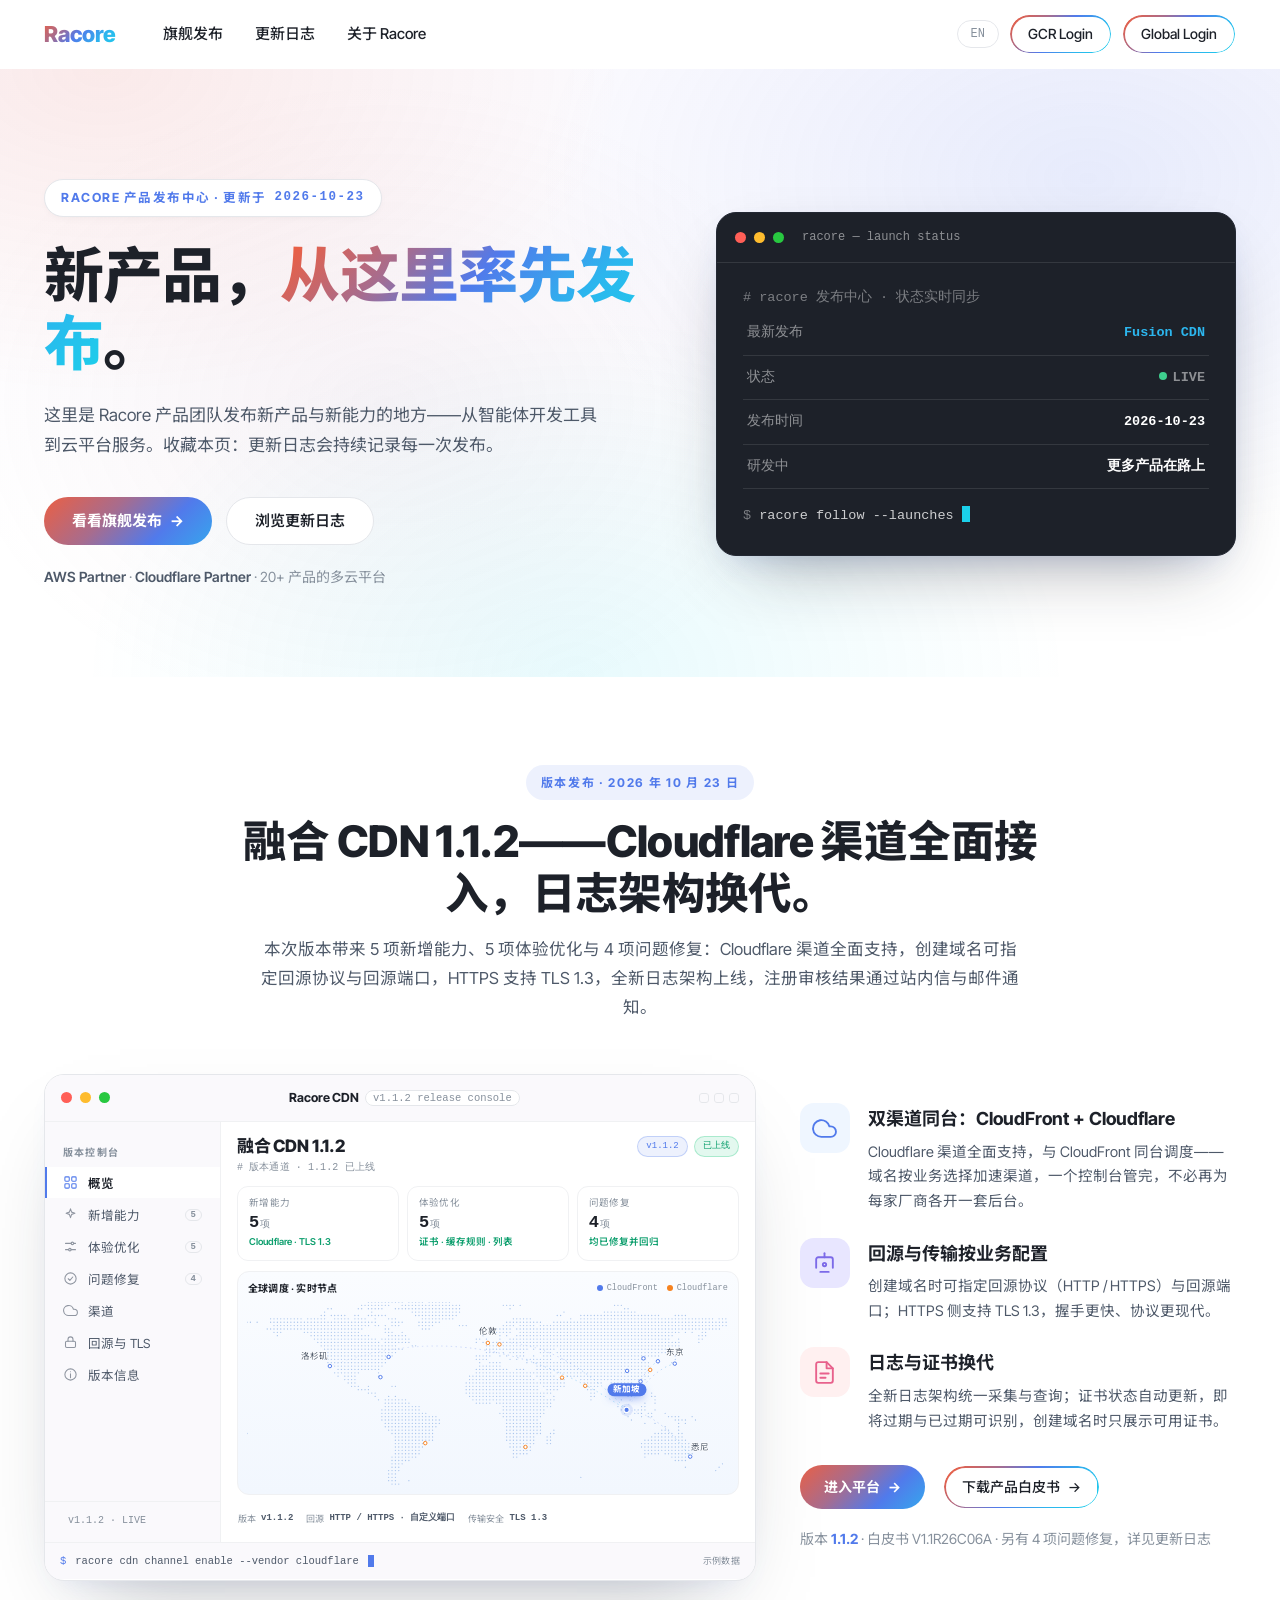
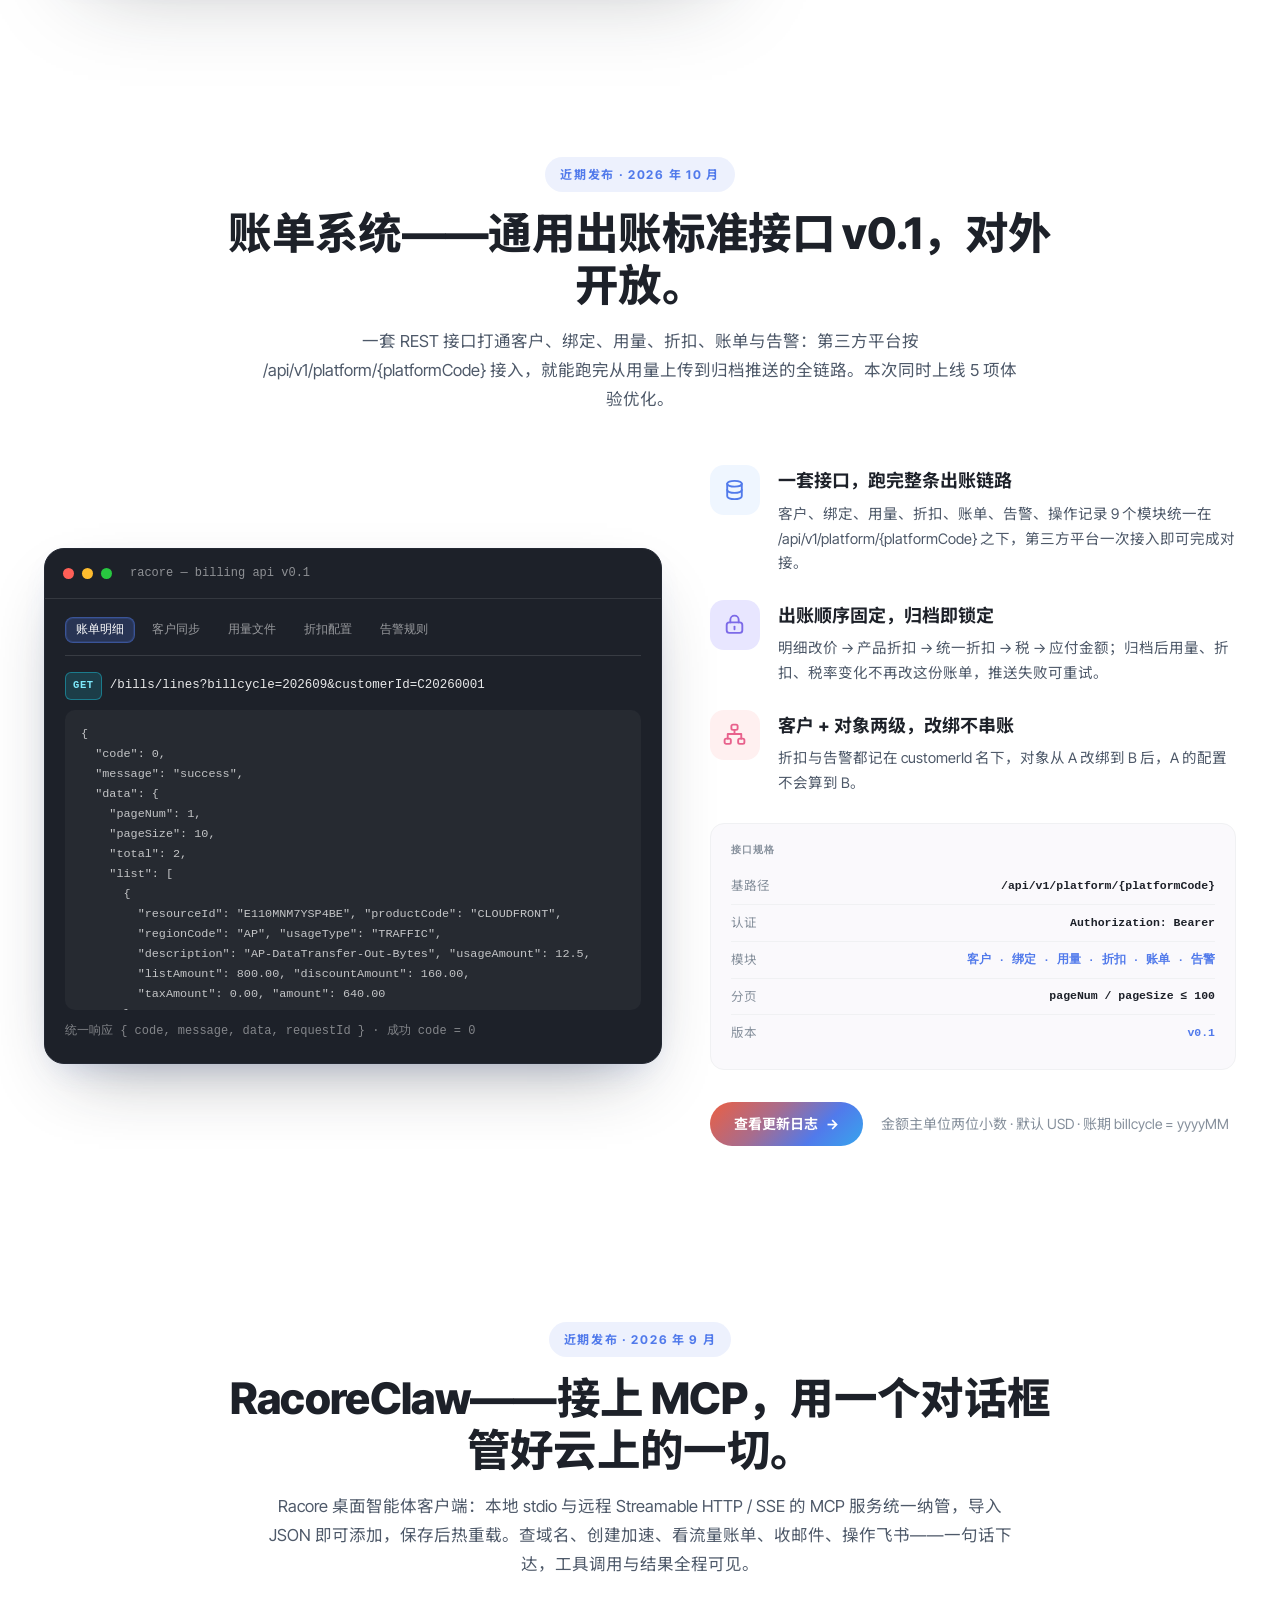
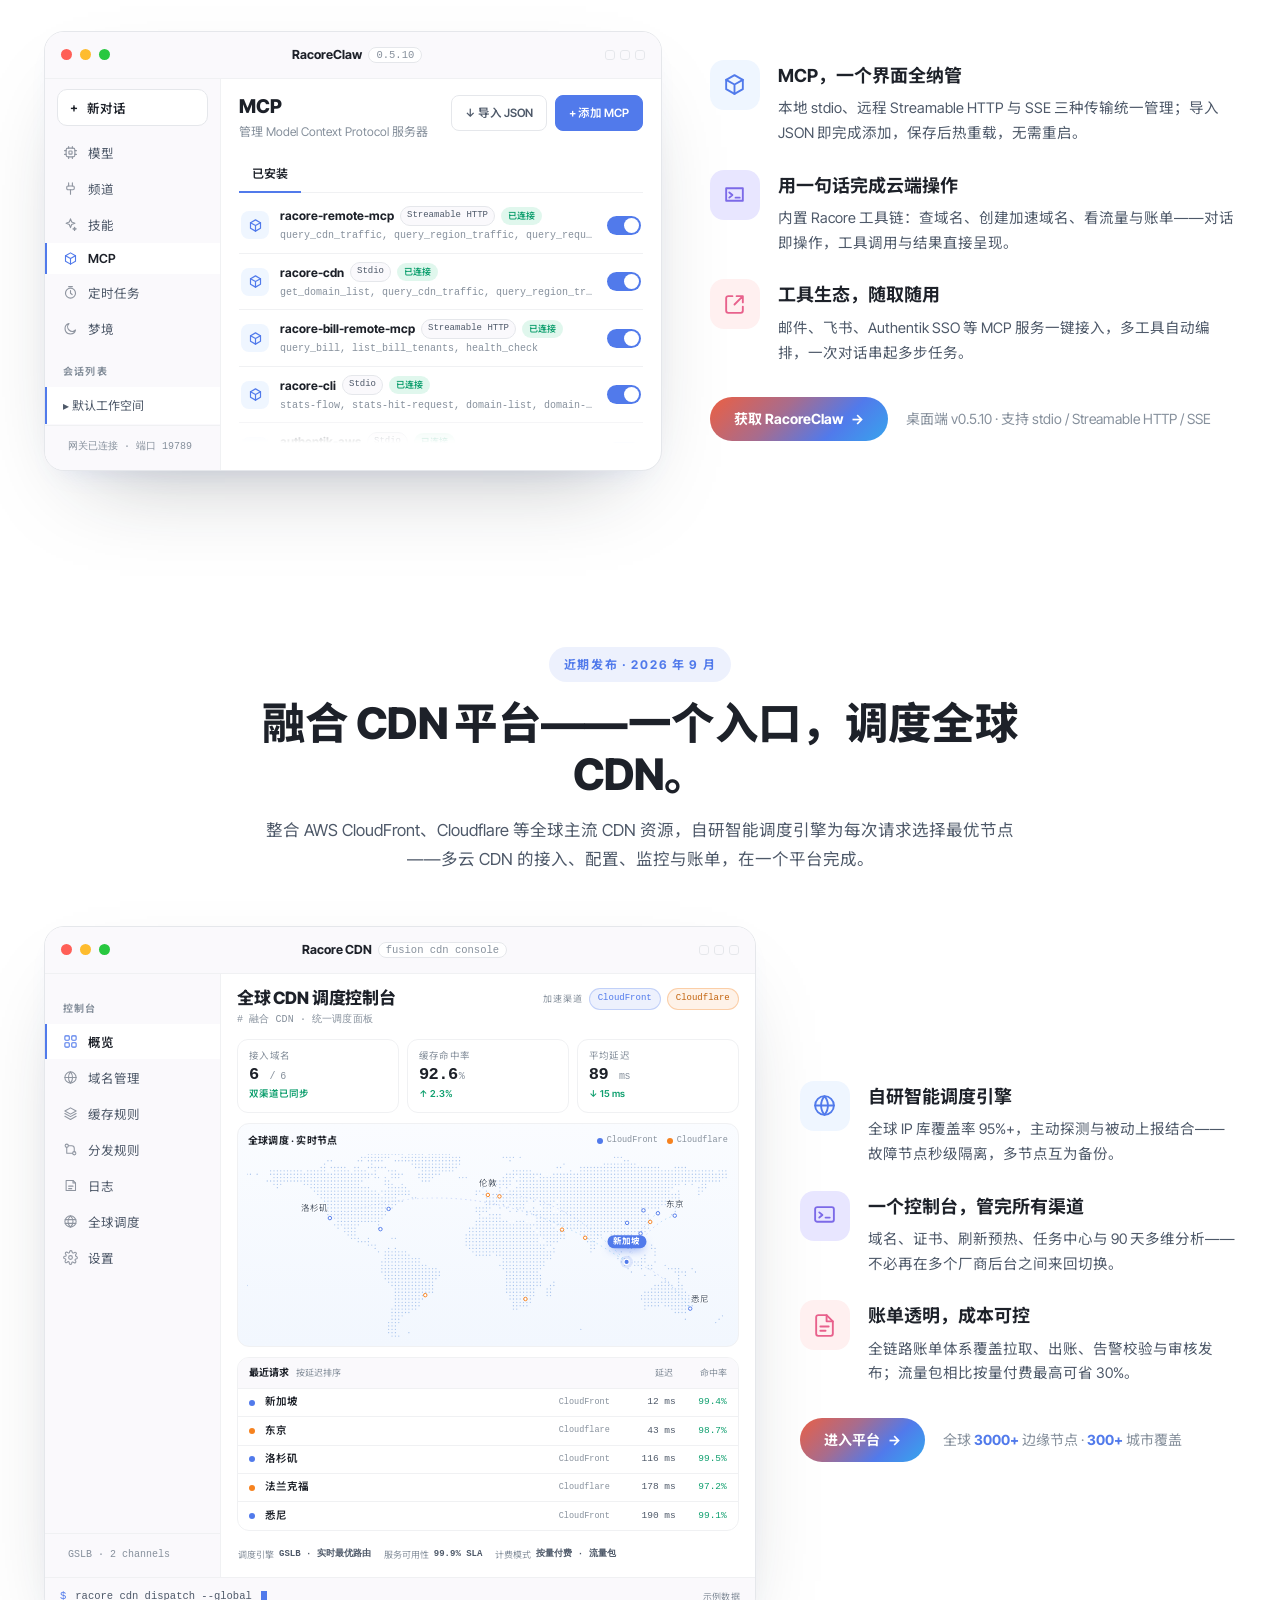
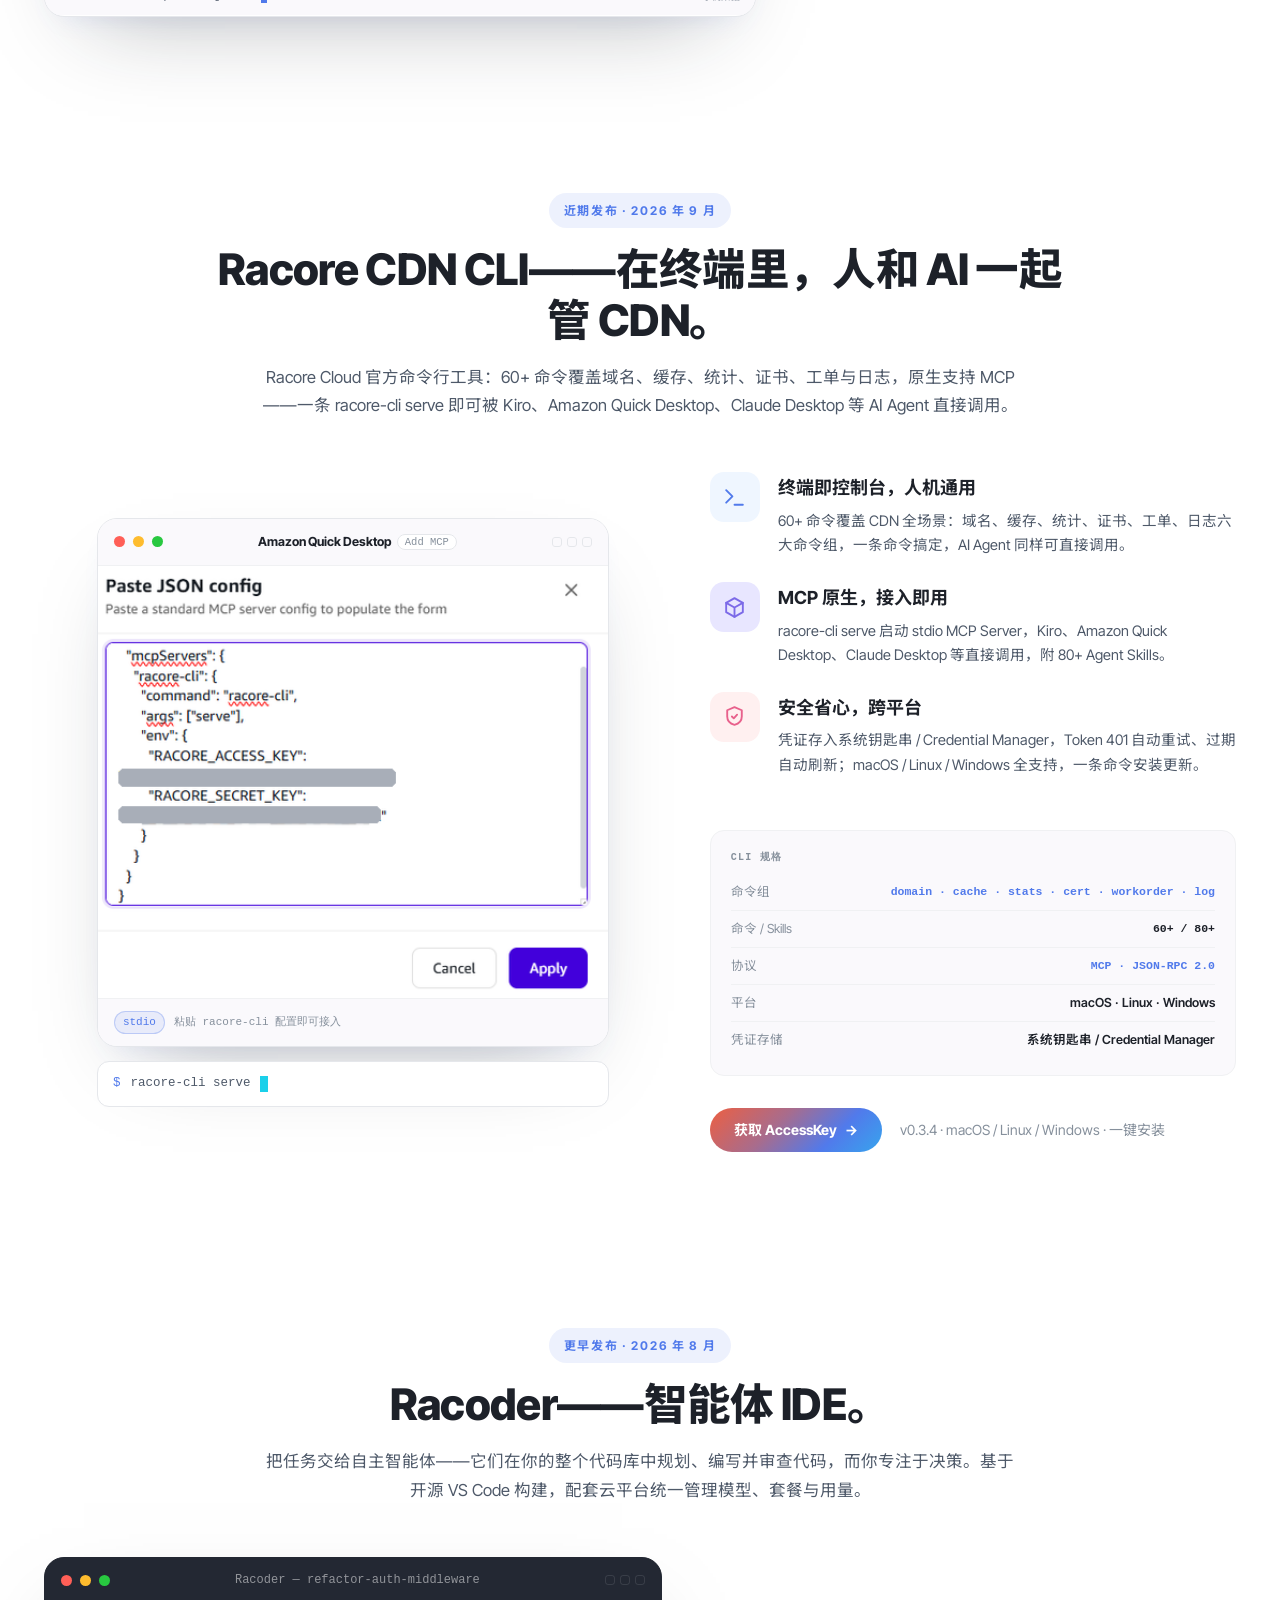
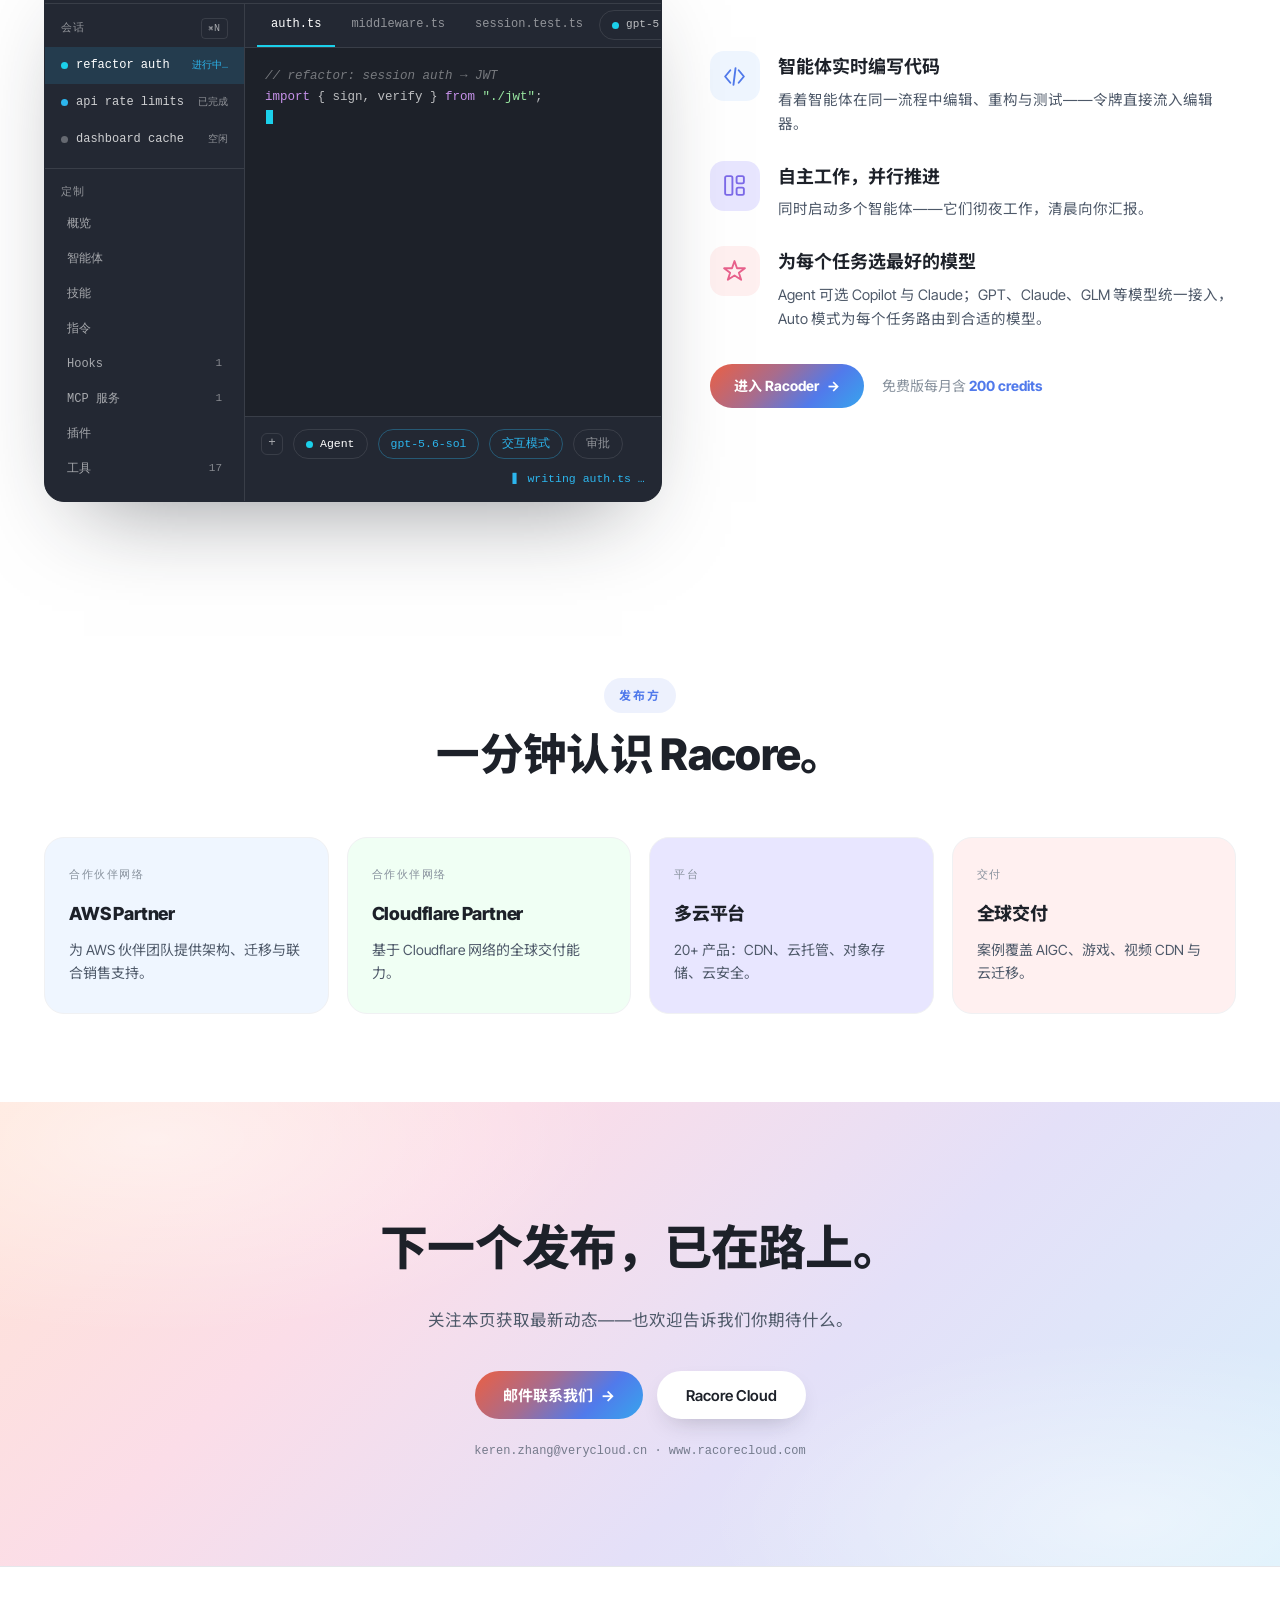
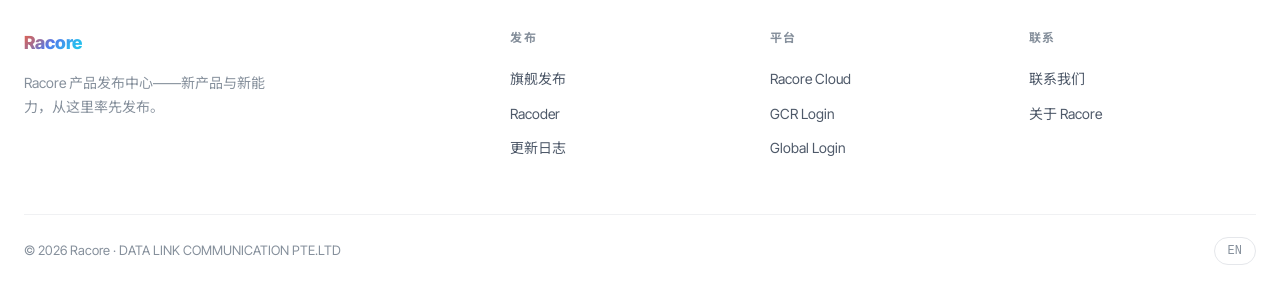
==== index.html @ d5533d1d "fix: 融合 CDN「进入平台」跳转改为国内内测入口 portal.racorecloud.com" ====
<!DOCTYPE html>
<html lang="zh-CN">
<head>
<meta charset="UTF-8">
<meta name="viewport" content="width=device-width, initial-scale=1.0">
<title>Racore — 产品发布中心 | Product Launch Hub</title>
<meta name="description" content="Racore 产品发布中心——新产品与新能力，从这里率先发布。含更新日志（Changelog）。最新发布：融合 CDN 1.1.2（Cloudflare 渠道全面接入、TLS 1.3、全新日志架构）；已发布：账单系统通用出账标准接口 v0.1、RacoreClaw 桌面智能体、融合 CDN 平台、Racore CDN CLI、Racoder 智能体 IDE。">
<link rel="icon" type="image/svg+xml" href="[data-uri]">
<link rel="preconnect" href="https://fonts.googleapis.com">
<link rel="preconnect" href="https://fonts.gstatic.com" crossorigin>
<link href="https://fonts.googleapis.com/css2?family=Inter+Tight:wght@300;400;500;600;700;800;900&family=Noto+Sans+SC:wght@400;500;700;900&display=swap" rel="stylesheet">
<style>
/* ============================================================
   RACORE PRODUCT LAUNCH HUB — tokens aligned with Racore_W site
   ============================================================ */
:root{
  --page-bg:#FFFFFF;
  --bg-soft:#FAF9FC;
  --ink:#1D2129;            /* headings (W site --color-ink) */
  --ink-2:#4E5969;          /* body */
  --ink-3:#86909C;          /* muted */
  --line:#E5E7EB;
  --line-2:#F0F1F3;
  --brand:#517AEB;
  --brand-ghost:rgba(81,122,235,.10);
  --live:#3ECF8E;
  /* Racore brand gradient (same as Racore_W) */
  --g1:#F75D36; --g2:#A86C8D; --g3:#517AEB; --g4:#2CB6EE; --g5:#1BD0EA;
  --racore-grad:linear-gradient(135deg,#F75D36 0%,#A86C8D 28%,#517AEB 48%,#2CB6EE 74%,#1BD0EA 100%);
  /* dark product surfaces (IDE / console) — W tech-architecture tone */
  --void:#1D2129;
  --void-2:#232833;
  --void-line:rgba(255,255,255,.10);
  --mint:#2CB6EE;
  --mint-ghost:rgba(44,182,238,.14);
  /* pastel card tints (W site) */
  --pastel-pink:#FFF0F0;
  --pastel-mint:#F0FFF4;
  --pastel-amber:#FFFBEB;
  --pastel-lav:#E8E6FF;
  --pastel-sky:#EFF6FF;
  --radius:14px;
  --radius-lg:20px;
  --sans:"Inter Tight","Noto Sans SC",system-ui,-apple-system,"Segoe UI","PingFang SC",sans-serif;
  --mono:"SF Mono","Monaco","Menlo","Consolas",ui-monospace,monospace;
}
*{margin:0;padding:0;box-sizing:border-box}
html{scroll-behavior:smooth}
body{
  font-family:var(--sans);
  background:var(--page-bg);
  color:var(--ink-2);
  -webkit-font-smoothing:antialiased;
  line-height:1.75;
  overflow-x:hidden;
}
::selection{background:rgba(81,122,235,.22);color:var(--ink)}
a{color:inherit;text-decoration:none}
img{display:block;max-width:100%}
:focus-visible{outline:2px solid var(--brand);outline-offset:2px;border-radius:4px}
.mono{font-family:var(--mono)}

/* ---------- top bar ---------- */
.bar{
  position:sticky;top:0;z-index:50;
  background:rgba(255,255,255,.82);
  backdrop-filter:saturate(1.4) blur(12px);
  border-bottom:1px solid transparent;
  transition:border-color .3s ease,box-shadow .3s ease;
}
.bar.scrolled{
  border-bottom:1px solid var(--line);
  box-shadow:0 6px 24px -12px rgba(29,33,41,.14);
}
.bar-in{
  max-width:1240px;margin:0 auto;height:68px;
  display:flex;align-items:center;gap:24px;padding:0 24px;
}
.brand{display:flex;align-items:center;gap:10px;font-weight:800;font-size:22px;letter-spacing:-.01em;color:var(--ink)}
.brand span{
  background:var(--racore-grad);
  -webkit-background-clip:text;background-clip:text;
  -webkit-text-fill-color:transparent;color:transparent;
}
.nav{display:flex;gap:2px;margin-left:8px}
.nav a{
  padding:8px 15px;border-radius:999px;font-size:15px;font-weight:500;color:var(--ink);
  transition:background .15s,color .15s;
}
.nav a:hover{background:var(--brand-ghost);color:var(--brand)}
.bar-right{margin-left:auto;display:flex;align-items:center;gap:10px}

/* ---------- buttons ---------- */
.btn{
  display:inline-flex;align-items:center;gap:8px;
  font-size:14px;font-weight:600;border-radius:999px;padding:0 24px;
  border:1.5px solid transparent;cursor:pointer;transition:all .18s;white-space:nowrap;
  height:44px;line-height:1;box-sizing:border-box;
}
.btn .arrow{transition:transform .15s}
.btn:hover .arrow{transform:translateX(3px)}
/* primary: brand gradient pill */
.btn-grad{
  position:relative;color:#fff;border:none;font-weight:700;
  background:var(--racore-grad);background-size:160% 160%;background-position:0% 50%;
  isolation:isolate;
  transition:background-position .5s ease,transform .2s ease,box-shadow .28s ease;
}
.btn-grad:hover{
  transform:translateY(-1px);background-position:100% 50%;
  box-shadow:0 12px 28px -8px rgba(81,122,235,.45);
}
.btn-grad span{color:#fff;position:relative;z-index:1}
/* navbar ghost: transparent + gradient border ring */
.btn-ghost{position:relative;background:transparent;color:var(--ink);border:1.5px solid transparent;height:40px;padding:0 18px;font-weight:500}
.btn-ghost::before{
  content:"";position:absolute;inset:0;border-radius:inherit;padding:1.5px;
  background:var(--racore-grad);
  -webkit-mask:linear-gradient(#000 0 0) content-box,linear-gradient(#000 0 0);
  -webkit-mask-composite:xor;mask-composite:exclude;
  pointer-events:none;
}
.btn-ghost:hover{transform:translateY(-1px);box-shadow:0 8px 20px -8px rgba(81,122,235,.35)}
.btn-ghost:hover span{
  background:var(--racore-grad);
  -webkit-background-clip:text;background-clip:text;
  -webkit-text-fill-color:transparent;color:transparent;
}
/* outline ghost on light sections */
.btn-line{border:1.5px solid var(--line);background:#fff;color:var(--ink)}
.btn-line:hover{border-color:var(--brand);color:var(--brand)}
.lang{
  font-family:var(--mono);font-size:12px;color:var(--ink-3);
  border:1px solid var(--line);border-radius:999px;padding:6px 13px;background:transparent;cursor:pointer;
  transition:color .15s,border-color .15s;
}
.lang:hover{color:var(--brand);border-color:var(--brand)}

/* ---------- hero ---------- */
.hero{position:relative;overflow:hidden}
.hero::before{
  content:"";position:absolute;inset:0;z-index:0;pointer-events:none;
  background:
    radial-gradient(900px 560px at 8% 0%, rgba(247,93,54,.10), transparent 58%),
    radial-gradient(950px 620px at 85% 18%, rgba(81,122,235,.12), transparent 58%),
    radial-gradient(820px 600px at 45% 100%, rgba(27,208,234,.10), transparent 60%),
    radial-gradient(700px 520px at 30% 55%, rgba(168,108,141,.08), transparent 62%),
    linear-gradient(180deg,#FBFAFE 0%,var(--page-bg) 78%);
}
.hero-inner{
  max-width:1240px;margin:0 auto;padding:110px 24px 88px;position:relative;z-index:1;
  display:grid;grid-template-columns:1.08fr .92fr;gap:56px;align-items:center;
}
.eyebrow{
  font-size:12.5px;font-weight:700;letter-spacing:.12em;text-transform:uppercase;
  display:inline-flex;align-items:center;gap:8px;margin-bottom:24px;
  background:#fff;color:var(--brand);
  border:1px solid var(--line);
  padding:7px 16px;border-radius:999px;
  box-shadow:0 2px 10px -4px rgba(29,33,41,.08);
}
h1.display{
  font-weight:800;
  font-size:clamp(38px,5.6vw,60px);line-height:1.14;letter-spacing:-.015em;
  max-width:15em;color:var(--ink);
}
h1.display em{
  font-style:normal;
  background:var(--racore-grad);-webkit-background-clip:text;background-clip:text;
  -webkit-text-fill-color:transparent;color:transparent;
}
.hero-sub{max-width:560px;margin:22px 0 0;font-size:17px;color:var(--ink-2);line-height:1.8}
.hero-cta{display:flex;gap:14px;margin-top:36px;flex-wrap:wrap}
.hero-cta .btn{height:48px;padding:0 28px;font-size:15px}
.hero-meta{margin-top:20px;font-size:14px;color:var(--ink-3)}
.hero-meta b{color:var(--ink-2);font-weight:600}

/* hero visual: launch status console (dark product surface) */
.hero-visual{display:flex;justify-content:flex-end}
.console{
  width:100%;max-width:520px;
  background:var(--void);border:1px solid var(--void-2);
  border-radius:var(--radius-lg);overflow:hidden;
  box-shadow:0 30px 70px -30px rgba(29,33,41,.45),0 12px 32px -16px rgba(81,122,235,.25);
}
.console-bar{
  display:flex;align-items:center;gap:8px;padding:14px 18px;
  border-bottom:1px solid var(--void-line);
}
.dot{width:11px;height:11px;border-radius:50%}
.dot.r{background:#FF5F57}.dot.y{background:#FEBC2E}.dot.g{background:#28C840}
.console-title{margin-left:10px;font-family:var(--mono);font-size:12px;color:rgba(255,255,255,.5)}
.console-body{padding:22px 26px 26px;font-family:var(--mono);font-size:13.5px;line-height:1.9;color:rgba(255,255,255,.78)}
.console-body .p{color:rgba(255,255,255,.42)}
.kv{display:flex;justify-content:space-between;gap:16px;padding:9px 4px;border-bottom:1px solid var(--void-line)}
.kv:last-of-type{border-bottom:none}
.kv span{color:rgba(255,255,255,.5)}
.kv b{font-weight:600;color:#fff;text-align:right}
.kv b.m{color:var(--mint)}
.status-dot{
  display:inline-block;width:8px;height:8px;border-radius:50%;background:var(--live);
  vertical-align:1px;margin-right:6px;animation:statusPulse 1.8s ease-out infinite;
}
@keyframes statusPulse{
  0%{box-shadow:0 0 0 0 rgba(62,207,142,.45)}
  70%{box-shadow:0 0 0 8px rgba(62,207,142,0)}
  100%{box-shadow:0 0 0 0 rgba(62,207,142,0)}
}
.cmd{margin-top:14px;cursor:pointer}
.cmd-out{overflow:hidden;max-height:0;opacity:0;transition:max-height .35s ease,opacity .3s ease;color:var(--mint)}
.cmd-out.show{max-height:80px;opacity:1}
.cursor-blink{display:inline-block;width:8px;height:16px;background:var(--g5);vertical-align:-3px;animation:blink 1.1s steps(1) infinite}
@keyframes blink{50%{opacity:0}}

/* ---------- sections ---------- */
.section{max-width:1240px;margin:0 auto;padding:88px 24px}
.sec-head{max-width:660px;margin-bottom:56px}
.sec-head.center{margin-left:auto;margin-right:auto;text-align:center}
h2.title{font-weight:800;font-size:clamp(28px,3.4vw,44px);line-height:1.18;letter-spacing:-.015em;color:var(--ink)}
.sec-sub{margin-top:14px;font-size:16.5px;color:var(--ink-2)}
.kicker{
  display:inline-block;font-size:12px;font-weight:700;letter-spacing:.14em;
  text-transform:uppercase;margin-bottom:16px;color:var(--brand);
  background:var(--brand-ghost);padding:7px 15px;border-radius:999px;
}

/* ---------- featured launch (Racoder) ---------- */
.feat-head{margin:0 auto 52px;max-width:860px;text-align:center}
.feat-head .sec-sub{margin:16px auto 0;max-width:46em}
.feat-split{display:grid;grid-template-columns:1.08fr .92fr;gap:48px;align-items:center}
.ide{
  background:var(--void);border:1px solid var(--void-2);border-radius:var(--radius-lg);
  overflow:hidden;box-shadow:0 40px 90px -40px rgba(29,33,41,.5);
  font-family:var(--mono);font-size:12.5px;color:rgba(255,255,255,.78);text-align:left;
}
.ide-titlebar{
  display:flex;align-items:center;gap:8px;padding:12px 16px;
  border-bottom:1px solid var(--void-line);background:var(--void-2);
}
.ide-wtitle{margin:0 auto;font-size:12px;color:rgba(255,255,255,.5)}
.ide-wright{display:flex;gap:5px}
.ide-wright i{width:10px;height:10px;border:1px solid var(--void-line);border-radius:3px}
.ide-main{display:grid;grid-template-columns:200px 1fr;min-height:380px}
.ide-side{border-right:1px solid var(--void-line);padding:14px 0;background:var(--void-2)}
.ide-side-h{display:flex;justify-content:space-between;align-items:center;padding:0 16px 8px;font-size:11px;letter-spacing:.08em;text-transform:uppercase;color:rgba(255,255,255,.5)}
.ide-new{font-size:10px;border:1px solid var(--void-line);border-radius:4px;padding:1px 6px;color:rgba(255,255,255,.6)}
.ide-sess{padding:8px 16px;display:flex;align-items:center;gap:8px;font-size:12px;color:rgba(255,255,255,.78);cursor:pointer;transition:background .12s}
.ide-sess:hover{background:rgba(255,255,255,.05)}
.ide-sess.on{background:var(--mint-ghost);color:#fff}
.ide-sess .st{margin-left:auto;font-size:10px;color:rgba(255,255,255,.5)}
.ide-sess.on .st{color:var(--mint)}
.sdot{width:7px;height:7px;border-radius:50%;background:rgba(255,255,255,.3);flex:none}
.sdot.ok{background:var(--mint)}
.sdot.pulse{background:var(--g5);animation:pulse 1.6s ease-in-out infinite}
@keyframes pulse{0%,100%{opacity:1}50%{opacity:.35}}
.ide-side-h2{padding:14px 16px 6px;font-size:10.5px;letter-spacing:.08em;text-transform:uppercase;color:rgba(255,255,255,.5);border-top:1px solid var(--void-line);margin-top:10px}
.ide-citem{padding:7px 22px;display:flex;justify-content:space-between;font-size:12px;color:rgba(255,255,255,.6);cursor:pointer;transition:color .12s,background .12s}
.ide-citem:hover{color:#fff;background:rgba(255,255,255,.05)}
.ide-citem em{font-style:normal;color:rgba(255,255,255,.45);font-size:11px}
.ide-center{display:flex;flex-direction:column;min-width:0}
.ide-tabs{display:flex;align-items:center;gap:2px;padding:0 12px;border-bottom:1px solid var(--void-line);background:var(--void-2)}
.ide-tab{padding:10px 14px;font-size:12px;color:rgba(255,255,255,.5);cursor:pointer;border-bottom:2px solid transparent;transition:color .12s;white-space:nowrap}
.ide-tab:hover{color:rgba(255,255,255,.85)}
.ide-tab.on{color:#fff;border-bottom-color:var(--g5)}
.ide-agent-chip{margin-left:auto;display:inline-flex;align-items:center;gap:7px;font-size:11px;color:rgba(255,255,255,.7);border:1px solid var(--void-line);border-radius:999px;padding:4px 12px;white-space:nowrap}
.ide-editor{
  flex:1;padding:18px 20px;overflow:hidden;position:relative;line-height:1.75;
  font-size:12.5px;color:rgba(255,255,255,.7);min-height:220px;
}
.ide-editor pre{margin:0;white-space:pre-wrap;word-break:break-word}
.ide-caret{display:inline-block;width:7px;height:14px;background:var(--g5);vertical-align:-2px;animation:blink 1s steps(1) infinite;margin-left:1px}
.tok-k{color:#C792EA}.tok-s{color:#98E6A0}.tok-f{color:#7EC8FF}.tok-c{color:rgba(255,255,255,.4);font-style:italic}.tok-n{color:#F0A35E}.tok-m{color:var(--mint)}
.ide-agentbar{
  display:flex;align-items:center;gap:10px;padding:12px 16px;
  border-top:1px solid var(--void-line);background:var(--void-2);flex-wrap:wrap;
}
.ab-plus{width:22px;height:22px;border:1px solid var(--void-line);border-radius:6px;display:inline-flex;align-items:center;justify-content:center;color:rgba(255,255,255,.6);cursor:pointer}
.ab-plus:hover{color:var(--mint);border-color:rgba(44,182,238,.4)}
.ab-chip{display:inline-flex;align-items:center;gap:7px;font-size:11.5px;color:#fff;border:1px solid var(--void-line);border-radius:999px;padding:4px 12px}
.ab-model{font-size:11.5px;color:var(--mint);border:1px solid rgba(44,182,238,.35);border-radius:999px;padding:4px 12px;cursor:pointer}
.ab-toggle{font-size:11.5px;color:rgba(255,255,255,.5);border:1px solid var(--void-line);border-radius:999px;padding:4px 12px;cursor:pointer;transition:all .12s}
.ab-toggle.on{color:var(--mint);border-color:rgba(44,182,238,.35)}
.ab-status{margin-left:auto;font-size:11.5px;color:var(--mint)}
/* hover playback controls */
#ideApp{position:relative}
.ide-ctrl{
  position:absolute;right:18px;top:50%;transform:translateY(-50%) translateX(6px);
  z-index:6;display:flex;flex-direction:column;align-items:center;gap:14px;
  padding:14px 10px;border-radius:999px;
  background:rgba(29,33,41,.88);border:1px solid var(--void-line);
  backdrop-filter:saturate(1.3) blur(10px);
  box-shadow:0 12px 30px -12px rgba(0,0,0,.5);
  opacity:0;pointer-events:none;transition:opacity .22s ease,transform .22s ease;
  font-family:var(--sans);
}
#ideApp:hover .ide-ctrl,.ide-ctrl:focus-within{opacity:1;pointer-events:auto;transform:translateY(-50%) translateX(0)}
.ide-ctrl-btn{
  width:30px;height:30px;flex:none;border-radius:50%;cursor:pointer;
  display:inline-flex;align-items:center;justify-content:center;
  background:var(--racore-grad);color:#fff;border:none;transition:transform .15s,filter .15s;
}
.ide-ctrl-btn:hover{transform:scale(1.08);filter:brightness(1.08)}
.ide-ctrl-btn svg{width:13px;height:13px;display:block;fill:#fff}
.ide-prog{
  width:6px;height:120px;border-radius:99px;overflow:hidden;
  background:rgba(255,255,255,.16);cursor:pointer;position:relative;flex:none;
  display:flex;align-items:flex-end;
}
.ide-prog-fill{width:100%;height:0%;border-radius:99px;background:var(--racore-grad);transition:height .12s linear}
.ide-time{font-family:var(--mono);font-size:11px;color:rgba(255,255,255,.6);min-width:38px;text-align:center;white-space:nowrap}
.ide-speed{display:flex;flex-direction:column;gap:2px;background:rgba(255,255,255,.08);border-radius:999px;padding:2px}
.ide-speed button{
  font-family:var(--mono);font-size:11px;font-weight:600;line-height:1;
  color:rgba(255,255,255,.6);background:transparent;border:none;cursor:pointer;
  padding:4px 8px;border-radius:999px;transition:all .15s;
}
.ide-speed button:hover{color:#fff}
.ide-speed button.on{color:#fff;background:var(--racore-grad)}
/* right copy */
.ide-feats{display:flex;flex-direction:column;gap:24px}
.ide-feat{display:flex;gap:18px;align-items:flex-start}
.ide-feat-ic{
  flex:0 0 auto;width:50px;height:50px;border-radius:14px;
  display:flex;align-items:center;justify-content:center;color:var(--brand);
  background:var(--pastel-sky);
}
.ide-feat:nth-child(2) .ide-feat-ic{background:var(--pastel-lav);color:#7C6AE8}
.ide-feat:nth-child(3) .ide-feat-ic{background:var(--pastel-pink);color:#E8618C}
.ide-feat-ic svg{width:25px;height:25px}
.ide-feat h4{margin:0 0 5px;font-size:18px;font-weight:700;color:var(--ink)}
.ide-feat p{margin:0;font-size:14.5px;line-height:1.7;color:var(--ink-2)}
.feat-cta-row{margin-top:32px;display:flex;align-items:center;gap:18px;flex-wrap:wrap}
.feat-note{font-size:14px;color:var(--ink-3)}
.feat-note b{color:var(--brand)}

/* ---------- featured launch: RacoreClaw (light desktop-app mock) ---------- */
.claw{
  display:flex;flex-direction:column;min-height:434px;
  background:#fff;border:1px solid var(--line);border-radius:var(--radius-lg);overflow:hidden;
  box-shadow:0 40px 90px -44px rgba(29,33,41,.35),0 12px 30px -18px rgba(81,122,235,.18);
  font-size:12.5px;color:var(--ink-2);text-align:left;
}
.claw-titlebar{display:flex;align-items:center;gap:8px;padding:12px 16px;border-bottom:1px solid var(--line-2);background:var(--bg-soft)}
.claw-wtitle{margin:0 auto;font-size:12.5px;font-weight:700;color:var(--ink)}
.claw-wtitle em{font-style:normal;font-family:var(--mono);font-size:10.5px;font-weight:400;color:var(--ink-3);background:#fff;border:1px solid var(--line);border-radius:999px;padding:1px 7px;margin-left:4px;vertical-align:1px}
.claw-wright{display:flex;gap:5px}
.claw-wright i{width:10px;height:10px;border:1px solid var(--line);border-radius:3px}
.claw-main{display:grid;grid-template-columns:176px 1fr;flex:1;min-height:0}
.claw-side{display:flex;flex-direction:column;gap:1px;padding:10px 0;background:var(--bg-soft);border-right:1px solid var(--line-2)}
.claw-new{display:flex;align-items:center;gap:9px;margin:0 12px 8px;padding:8px 12px;font-family:inherit;font-size:12.5px;font-weight:600;color:var(--ink);background:#fff;border:1px solid var(--line);border-radius:10px;cursor:pointer;transition:border-color .15s,color .15s}
.claw-new:hover{border-color:var(--brand);color:var(--brand)}
.claw-navitem{display:flex;align-items:center;gap:10px;width:100%;padding:8px 18px;font-family:inherit;font-size:12.5px;color:var(--ink-2);background:transparent;border:none;cursor:pointer;text-align:left;transition:background .12s,color .12s}
.claw-navitem svg{width:15px;height:15px;flex:none;opacity:.62}
.claw-navitem:hover{background:rgba(29,33,41,.045);color:var(--ink)}
.claw-navitem.on{background:#fff;color:var(--ink);font-weight:600;box-shadow:inset 2px 0 0 var(--brand)}
.claw-navitem.on svg{opacity:1;color:var(--brand)}
.claw-side-h{padding:16px 18px 6px;font-size:10px;font-weight:700;letter-spacing:.12em;text-transform:uppercase;color:var(--ink-3)}
.claw-space{padding:8px 18px;font-size:12px;color:var(--ink-2);background:#fff;box-shadow:inset 2px 0 0 var(--brand)}
.claw-gw{margin-top:auto;padding:12px 18px 4px;font-family:var(--mono);font-size:10px;color:var(--ink-3);border-top:1px solid var(--line-2)}
.claw-gw .sdot{margin-right:5px}
.claw-center{padding:16px 18px;min-width:0}
.claw-pane[hidden]{display:none}
.claw-panehead{display:flex;align-items:flex-start;gap:12px;flex-wrap:wrap}
.claw-panehead h3{margin:0;font-size:19px;font-weight:800;color:var(--ink);letter-spacing:-.01em;line-height:1.25}
.claw-panehead p{margin:3px 0 0;font-size:12px;color:var(--ink-3)}
.claw-paneact{margin-left:auto;display:flex;gap:8px;flex-wrap:wrap}
.claw-btn{display:inline-flex;align-items:center;gap:6px;font-size:11.5px;font-weight:600;border-radius:8px;padding:7px 13px;white-space:nowrap}
.claw-btn-line{color:var(--ink-2);background:#fff;border:1px solid var(--line)}
.claw-btn-grad{color:#fff;background:var(--brand);border:1px solid var(--brand)}
.claw-tabrow{margin:14px 0 4px;border-bottom:1px solid var(--line-2)}
.claw-tab{display:inline-block;padding:7px 13px;font-size:12px;font-weight:600;color:var(--ink);border-bottom:2px solid var(--brand);margin-bottom:-1px}
.claw-srvlist{max-height:246px;overflow:hidden;-webkit-mask-image:linear-gradient(#000 calc(100% - 30px),transparent);mask-image:linear-gradient(#000 calc(100% - 30px),transparent)}
.claw-srv{display:flex;align-items:center;gap:11px;padding:8px 2px;border-bottom:1px solid var(--line-2)}
.claw-srv:last-child{border-bottom:none}
.claw-srv-ic{width:28px;height:28px;flex:none;border-radius:8px;background:var(--pastel-sky);color:var(--brand);display:flex;align-items:center;justify-content:center}
.claw-srv-ic svg{width:15px;height:15px}
.claw-srv-mid{flex:1;min-width:0}
.claw-srv-t{display:flex;align-items:center;gap:6px;flex-wrap:nowrap;overflow:hidden}
.claw-srv-t b{font-size:12px;color:var(--ink);white-space:nowrap}
.claw-badge{font-family:var(--mono);font-size:9px;color:var(--ink-2);background:var(--bg-soft);border:1px solid var(--line);border-radius:999px;padding:1px 6px;white-space:nowrap;flex:none}
.claw-ok{font-size:9px;font-weight:600;color:#0E9F6E;background:rgba(62,207,142,.16);border-radius:999px;padding:1px 7px;white-space:nowrap;flex:none}
.claw-srv-tools{margin-top:1px;font-family:var(--mono);font-size:10px;color:var(--ink-3);white-space:nowrap;overflow:hidden;text-overflow:ellipsis}
.claw-sw{position:relative;width:34px;height:19px;flex:none;border:none;padding:0;border-radius:999px;background:var(--brand);cursor:pointer;transition:background .18s}
.claw-sw::after{content:"";position:absolute;top:2px;left:17px;width:15px;height:15px;border-radius:50%;background:#fff;transition:left .18s}
.claw-sw.off{background:#D5D8DE}
.claw-sw.off::after{left:2px}
/* chat pane */
.claw-chips{display:flex;gap:7px;flex-wrap:wrap;margin:14px 0}
.claw-chip{font-family:inherit;font-size:11.5px;color:var(--brand);background:var(--pastel-sky);border:1px solid transparent;border-radius:999px;padding:6px 13px;cursor:pointer;transition:all .15s}
.claw-chip:hover{border-color:rgba(81,122,235,.45);transform:translateY(-1px)}
.claw-chip.on{background:var(--brand);color:#fff}
.claw-thread{display:flex;flex-direction:column;gap:11px;min-height:252px}
.claw-empty{display:flex;align-items:center;justify-content:center;min-height:252px;text-align:center;padding:24px 18px;color:var(--ink-3);font-size:12.5px;border:1px dashed var(--line);border-radius:12px}
.claw-user{align-self:flex-end;max-width:80%;padding:9px 14px;border-radius:14px 14px 4px 14px;background:var(--brand);color:#fff;font-size:12.5px}
.claw-trace{font-family:var(--mono);font-size:10.5px;color:var(--ink-3);background:var(--bg-soft);border:1px solid var(--line-2);border-radius:9px;padding:7px 11px}
.claw-trace b{color:var(--brand)}
.claw-ans{background:#fff;border:1px solid var(--line-2);border-radius:12px;padding:12px 14px;font-size:12.5px;line-height:1.75}
.claw-ans b{color:var(--ink)}
.claw-ans ul{margin:7px 0 0;padding-left:18px}
.claw-ans li{margin-bottom:3px}
.claw-ans table{width:100%;margin-top:9px;border-collapse:collapse;font-size:11px}
.claw-ans th,.claw-ans td{border:1px solid var(--line);padding:4px 8px;text-align:left}
.claw-ans th{background:var(--bg-soft);color:var(--ink);font-weight:600}
.claw-composer{display:flex;align-items:center;gap:10px;margin-top:14px;padding:10px 14px;border:1px solid var(--line);border-radius:13px;font-size:12px;color:var(--ink-3)}
.claw-composer .sp{margin-left:auto;display:flex;align-items:center;gap:8px;white-space:nowrap}
.claw-send{width:22px;height:22px;border-radius:6px;background:var(--brand-ghost);color:var(--brand);display:inline-flex;align-items:center;justify-content:center}
/* generic pane rows */
.claw-row{display:flex;align-items:center;gap:11px;padding:10px 2px;border-bottom:1px solid var(--line-2);font-size:12.5px}
.claw-row:last-child{border-bottom:none}
.claw-row .ic{width:28px;height:28px;flex:none;border-radius:8px;display:flex;align-items:center;justify-content:center;background:var(--pastel-lav);color:#7C6AE8}
.claw-row .ic svg{width:14px;height:14px}
.claw-row .tx{flex:1;min-width:0}
.claw-row .tx b{display:block;color:var(--ink);font-size:12.5px}
.claw-row .tx span{font-size:11px;color:var(--ink-3)}
.claw-row .rt{margin-left:auto;font-family:var(--mono);font-size:10.5px;color:var(--ink-3);white-space:nowrap}
.claw-row .rt.on{color:#0E9F6E}
.claw-note{font-size:11.5px;color:var(--ink-3);margin-top:14px}
.claw-pane .claw-panehead + .claw-row:first-of-type{margin-top:6px}

/* ---------- fusion cdn platform: light console dashboard (2026-10 restyle) ----------
   Reuses the .claw window chrome (titlebar / sidebar / navitem) so this section
   belongs to the same visual family as RacoreClaw; the world map is a dot-matrix
   SVG generated from Natural Earth 110m land. */
.fus-grid{display:grid;grid-template-columns:minmax(0,1.24fr) minmax(0,.76fr);gap:44px;align-items:center}
.cdndash{min-height:0}
/* the 1.1.2 window carries less content per pane — tighten its sidebar so the
   window height is driven by the pane instead of the nav column */
.cdnver .claw-navitem{padding:6px 18px}
/* second copy of the map uses its own gradient id (duplicate ids are invalid) */
.cdnver .cdn-arc{stroke:url(#cdnArc2)}
.cdnver .claw-side-h{padding:12px 18px 5px}
.cdnver .claw-gw{padding:10px 18px 2px}
.cdndash .claw-center{padding:14px 16px 15px;display:flex;flex-direction:column;gap:11px}
.cdn-pane[hidden]{display:none}
.cdn-pane{display:flex;flex-direction:column;gap:10px;min-width:0}
.cdndash .claw-panehead h3{font-size:17px}
.cdndash .claw-panehead p{margin-top:2px;font-size:10px;color:var(--ink-3);letter-spacing:.01em}
.cdn-chans{margin-left:auto;display:flex;align-items:center;gap:6px;flex-wrap:wrap}
.cdn-chanlabel{font-size:9px;letter-spacing:.1em;text-transform:uppercase;color:var(--ink-3)}
.cdn-chip{font-family:var(--mono);font-size:9px;color:var(--brand);background:var(--brand-ghost);border:1px solid rgba(81,122,235,.28);border-radius:999px;padding:2px 8px;white-space:nowrap}
.cdn-chip.cl{color:#C2620B;background:rgba(246,130,31,.1);border-color:rgba(246,130,31,.32)}
.cdn-kpis{display:grid;grid-template-columns:repeat(3,minmax(0,1fr));gap:8px}
.cdn-kpi{border:1px solid var(--line-2);border-radius:11px;padding:8px 11px 9px;background:#fff;transition:border-color .15s,box-shadow .15s}
.cdn-kpi:hover{border-color:rgba(81,122,235,.35);box-shadow:0 6px 18px -10px rgba(81,122,235,.5)}
.cdn-kpi .k{font-size:9.5px;letter-spacing:.03em;color:var(--ink-3)}
.cdn-kpi .v{font-family:var(--mono);font-size:17px;font-weight:700;letter-spacing:-.03em;line-height:1.3;color:var(--ink)}
.cdn-kpi .v i{font-style:normal;font-size:10px;font-weight:500;color:var(--ink-3);margin-left:1px}
.cdn-kpi .d{font-size:9.5px;font-weight:600}
.cdn-kpi .d.up{color:#0E9F6E}
.cdn-mapbox{border:1px solid var(--line-2);border-radius:12px;padding:8px 9px 5px;background:linear-gradient(180deg,#FAFCFF,#F2F7FE);overflow:hidden}
.cdn-maph{display:flex;align-items:center;gap:8px;padding:0 1px 5px;font-size:9.5px;color:var(--ink-3)}
.cdn-maph b{font-size:10px;font-weight:700;color:var(--ink);letter-spacing:.02em}
.cdn-legend{margin-left:auto;display:inline-flex;align-items:center;gap:4px;font-family:var(--mono);font-size:8.5px;color:var(--ink-3)}
.cdn-legend i{width:6px;height:6px;border-radius:50%;display:inline-block;margin-left:5px}
.cdn-legend i.cf{background:var(--brand)}
.cdn-legend i.cl{background:#F6821F}
.cdn-map{position:relative;width:100%}
.cdn-map svg{display:block;width:100%;height:auto}
.cdn-dots{stroke:#A9C4EC;stroke-width:2.7;fill:none;stroke-linecap:round}
.cdn-arc{stroke:url(#cdnArc);stroke-width:1.7;fill:none;stroke-dasharray:3 7;opacity:.45;transition:opacity .3s}
.cdndash.go .cdn-arc{opacity:1;animation:cdnflow 1.15s linear infinite}
@keyframes cdnflow{to{stroke-dashoffset:-20}}
.cdn-node{fill:#fff;stroke-width:2}
.cdn-node.cf{stroke:var(--brand)}
.cdn-node.cl{stroke:#F6821F}
.cdn-hub-ring{fill:rgba(81,122,235,.15)}
.cdn-hub{fill:var(--brand);stroke:#fff;stroke-width:2.2}
.cdn-lab{position:absolute;transform:translate(-50%,-186%);font-size:8.5px;line-height:1;color:var(--ink-2);white-space:nowrap;pointer-events:none;text-shadow:0 1px 0 #fff,0 -1px 0 #fff,1px 0 0 #fff,-1px 0 0 #fff}
.cdn-lab.left{transform:translate(-108%,-162%)}
.cdn-lab.right{transform:translate(6%,-162%)}
.cdn-lab.pill{transform:translate(-50%,-215%);background:var(--brand);color:#fff;font-weight:700;font-size:8.5px;padding:2px 6px;border-radius:999px;box-shadow:0 4px 10px -3px rgba(81,122,235,.75);text-shadow:none}
.cdn-reqs{border:1px solid var(--line-2);border-radius:12px;overflow:hidden;background:#fff}
.cdn-reqs-h{display:flex;align-items:center;gap:7px;padding:6px 11px;background:var(--bg-soft);border-bottom:1px solid var(--line-2);font-size:9px;color:var(--ink-3)}
.cdn-reqs-h b{font-size:10px;font-weight:700;color:var(--ink)}
.cdn-reqs-c{margin-left:auto;display:inline-flex;gap:10px}
.cdn-reqs-c i{font-style:normal;width:44px;text-align:right}
.cdn-row-r{display:grid;grid-template-columns:9px minmax(0,1fr) 62px 48px 44px;align-items:center;gap:7px;padding:4.5px 11px;border-bottom:1px solid var(--line-2);font-size:10.5px}
.cdn-row-r:last-child{border-bottom:none}
.cdn-row-r .ri{width:6px;height:6px;border-radius:50%;background:var(--brand)}
.cdn-row-r .ri.cl{background:#F6821F}
.cdn-row-r b{font-weight:600;color:var(--ink);white-space:nowrap;overflow:hidden;text-overflow:ellipsis}
.cdn-row-r .rv{font-family:var(--mono);font-size:8.5px;color:var(--ink-3)}
.cdn-row-r .rl{font-family:var(--mono);font-size:9.5px;color:var(--ink-2);text-align:right}
.cdn-row-r .rh{font-family:var(--mono);font-size:9.5px;color:#0E9F6E;text-align:right}
.cdn-specs{display:flex;align-items:center;gap:13px;flex-wrap:wrap;padding:0 1px;font-size:9px;color:var(--ink-3)}
.cdn-specs{margin-top:auto;padding-top:6px}
.cdndash .claw-center{display:flex;flex-direction:column}
.cdndash .cdn-pane:not([hidden]){flex:1 1 auto;min-height:0}
.cdn-specs>span{display:inline-flex;align-items:center;gap:5px}
.cdn-specs i{font-style:normal}
.cdn-specs b{font-family:var(--mono);font-size:9px;font-weight:600;color:var(--ink-2)}
.cdn-rows{display:flex;flex-direction:column}
.cdn-row{display:flex;align-items:center;gap:10px;padding:8px 2px;border-bottom:1px solid var(--line-2);font-size:11px}
.cdn-row:last-child{border-bottom:none}
.cdn-row b{font-family:var(--mono);font-size:10.5px;font-weight:600;color:var(--ink)}
.cdn-row .m{margin-left:auto;font-family:var(--mono);font-size:10px;color:var(--ink-3)}
.cdn-row .st{font-size:9px;font-weight:600;border-radius:999px;padding:1.5px 7px;white-space:nowrap}
.cdn-row .st.ok{color:#0E9F6E;background:rgba(62,207,142,.16)}
.cdn-row .st.warn{color:#C2410C;background:rgba(249,168,37,.2)}
.cdn-log{font-family:var(--mono);font-size:9px;line-height:1.95;color:var(--ink-2);background:var(--bg-soft);border:1px solid var(--line-2);border-radius:10px;padding:8px 10px;white-space:pre;overflow:hidden;text-overflow:ellipsis}
.cdn-log b{color:#0E9F6E;font-weight:600}
.cdn-log .t{color:var(--ink-3)}
.cdn-chan2{display:grid;grid-template-columns:repeat(2,minmax(0,1fr));gap:8px}
.cdn-chan-card{border:1px solid var(--line-2);border-radius:11px;padding:8px 10px 9px;background:#fff;transition:border-color .2s,box-shadow .2s}
.cdn-chan-card .top{display:flex;align-items:center;gap:6px}
.cdn-chan-card .ri{width:7px;height:7px;border-radius:50%;flex:none}
.cdn-chan-card .ri.cf{background:var(--brand)}
.cdn-chan-card .ri.cl{background:#F6821F}
.cdn-chan-card b{font-size:11px;font-weight:700;color:var(--ink)}
.cdn-chan-card .cm{margin-top:5px;font-family:var(--mono);font-size:9px;color:var(--ink-3)}
.cdn-chan-card.cl.on{border-color:rgba(246,130,31,.55);box-shadow:0 8px 20px -12px rgba(246,130,31,.85)}
.pill{font-size:8.5px;font-weight:700;border-radius:999px;padding:1.5px 7px;white-space:nowrap}
.cdn-chan-card .pill{margin-left:auto}
.pill-ok{color:#0E9F6E;background:rgba(62,207,142,.16)}
.pill-new{color:#C2620B;background:rgba(246,130,31,.16)}
.cdn-chip.ok{color:#0E9F6E;background:rgba(62,207,142,.14);border-color:rgba(62,207,142,.35)}
.cdn-list{display:flex;flex-direction:column}
.cdn-row-t{display:flex;gap:7px;align-items:flex-start;padding:6px 2px;border-bottom:1px solid var(--line-2);font-size:10.5px;line-height:1.55;color:var(--ink-2)}
.cdn-row-t:last-child{border-bottom:none}
.cdn-row-t .tg{flex:none;margin-top:1px;font-size:8.5px;font-weight:700;border-radius:4px;padding:1px 5px;white-space:nowrap}
.cdn-row-t .tg-new{color:var(--brand);background:var(--brand-ghost)}
.cdn-row-t .tg-opt{color:#7C6AE8;background:rgba(124,106,232,.13)}
.cdn-row-t .tg-fix{color:#E8618C;background:rgba(232,97,140,.13)}
.cdn-row-t .tx{min-width:0}
.navcnt{display:none;margin-left:auto;font-family:var(--mono);font-size:9px;font-weight:600;color:var(--ink-3);background:var(--bg-soft);border:1px solid var(--line);border-radius:999px;padding:0 5px}
.navcnt:not(:empty){display:inline-block}
.claw-navitem.on .navcnt{color:var(--brand);border-color:rgba(81,122,235,.3);background:var(--brand-ghost)}
.cdn-foot{display:flex;align-items:center;gap:9px;padding:9px 15px;border-top:1px solid var(--line-2);background:var(--bg-soft);font-family:var(--mono);font-size:10.5px;color:var(--ink-2);cursor:pointer;transition:background .15s}
.cdn-foot:hover{background:#fff}
.cdn-foot .p{color:var(--brand)}
.cdn-foot .cursor-blink{width:6px;height:12px;background:var(--brand);vertical-align:-2px}
.cdn-foot-hint{margin-left:auto;font-family:var(--sans);font-size:9px;color:var(--ink-3);letter-spacing:.02em}
#fusOut,#cdn2Out{padding:0 15px;background:var(--bg-soft);font-family:var(--mono);font-size:10px;color:#0E9F6E;border-top:1px solid transparent}
#fusOut.show,#cdn2Out.show{padding-bottom:9px;border-top-color:var(--line-2)}
@media (max-width:1000px){
  .fus-grid{grid-template-columns:1fr;gap:40px}
  .cdndash .claw-center{padding:14px}
}
@media (max-width:720px){
  .cdn-kpis{grid-template-columns:repeat(3,minmax(0,1fr));gap:6px}
  .cdn-kpi{padding:7px 8px 8px}
  .cdn-kpi .v{font-size:14px}
  .cdn-row-r{grid-template-columns:9px minmax(0,1fr) 54px 44px;gap:6px;padding:5px 9px}
  .cdn-row-r .rv{display:none}
  .cdn-reqs-c i{width:40px}
  .cdn-specs{gap:9px;font-size:8.5px}
  .cdn-log{font-size:8px}
  .cdn-chans{display:none}
}

/* ---------- real product screenshot (Racore CDN CLI section) ---------- */
/* light chrome — tonally matched to the .claw window above (white surface,
   --bg-soft caption bar, --ink text, brand-blue tag) so the two featured
   sections read as one visual family. */
.shot{
  border-radius:var(--radius-lg);overflow:hidden;
  background:#fff;border:1px solid var(--line);
  box-shadow:0 40px 90px -44px rgba(29,33,41,.35),0 12px 30px -18px rgba(81,122,235,.18);
}
.shot img{display:block;width:100%;height:auto}
.feat-shot{max-width:512px;margin:0 auto}
.shot-cap{
  display:flex;align-items:center;gap:9px;flex-wrap:wrap;
  padding:12px 16px;background:var(--bg-soft);border-top:1px solid var(--line-2);
  font-family:var(--mono);font-size:11px;color:var(--ink-3);
}
.shot-cap b{color:var(--ink);font-weight:600}
.shot-cap .tag{color:var(--brand);background:var(--brand-ghost);border:1px solid rgba(81,122,235,.3);border-radius:999px;padding:1px 8px}
.shot-run{
  display:flex;align-items:center;gap:10px;flex-wrap:wrap;cursor:pointer;
  margin-top:14px;padding:11px 15px;border-radius:12px;
  background:#fff;border:1px solid var(--line);
  font-family:var(--mono);font-size:12.5px;color:var(--ink-2);
  transition:border-color .15s;
}
.shot-run:hover{border-color:var(--brand)}
.shot-run .p{color:var(--brand)}
.shot-run-out{
  overflow:hidden;max-height:0;opacity:0;
  transition:max-height .35s ease,opacity .3s ease;
  font-family:var(--mono);font-size:12px;color:var(--brand);
}
.shot-run-out.show{max-height:60px;opacity:1;margin-top:9px}
.spec{margin-top:28px;padding:18px 20px;border:1px solid var(--line-2);border-radius:var(--radius);background:var(--bg-soft)}
.spec-h{font-family:var(--mono);font-size:10px;font-weight:700;letter-spacing:.12em;text-transform:uppercase;color:var(--ink-3);margin-bottom:8px}
.spec-row{display:flex;align-items:center;gap:14px;padding:7px 0;border-bottom:1px solid var(--line-2);font-size:12.5px}
.spec-row:last-child{border-bottom:none}
.spec-row>span{flex:none;color:var(--ink-3)}
.spec-row>b{margin-left:auto;text-align:right;font-weight:600;color:var(--ink)}
.spec-row>b.mono,.spec-row>b.m{font-family:var(--mono);font-size:11.5px}
.spec-row>b.m{color:var(--brand)}

/* ---------- billing api demo (2026-10 billing launch) ---------- */
/* dark only inside the product surface; the strip below stays light chrome */
.apicard{max-width:100%}
.apicard .console-body{padding:18px 20px 20px}
.api-tabs{display:flex;flex-wrap:wrap;gap:6px;margin:0 0 0;padding-bottom:12px;border-bottom:1px solid rgba(255,255,255,.12)}
.api-tab{
  font-family:var(--mono);font-size:11.5px;line-height:1;color:rgba(255,255,255,.55);
  background:transparent;border:1px solid transparent;border-radius:8px;padding:6px 10px;
  cursor:pointer;transition:background .15s,color .15s,border-color .15s;
}
.api-tab:hover{color:rgba(255,255,255,.9);background:rgba(255,255,255,.06)}
.api-tab.on{
  color:#fff;background:rgba(81,122,235,.22);
  border-color:rgba(81,122,235,.45);box-shadow:inset 0 0 0 1px rgba(81,122,235,.16);
}
.api-pane{min-height:330px}
.api-pane[hidden]{display:none}
.api-req{display:flex;align-items:center;gap:8px;margin:16px 0 10px;font-family:var(--mono);font-size:12.5px;min-width:0}
.api-m{flex:none;font-family:var(--mono);font-size:10.5px;font-weight:700;letter-spacing:.06em;padding:3px 7px;border-radius:6px;border:1px solid transparent}
.api-m.get{color:#7DE9FB;background:rgba(27,208,234,.16);border-color:rgba(27,208,234,.42)}
.api-m.post{color:#FFA98F;background:rgba(247,93,54,.18);border-color:rgba(247,93,54,.42)}
.api-m.put{color:#FFD489;background:rgba(249,168,37,.18);border-color:rgba(249,168,37,.42)}
.api-path{color:rgba(255,255,255,.9);white-space:nowrap;overflow:hidden;text-overflow:ellipsis}
.api-code{
  margin:0;padding:14px 16px;border-radius:10px;background:rgba(255,255,255,.04);
  font-family:var(--mono);font-size:11.8px;line-height:1.7;color:rgba(255,255,255,.72);
  white-space:pre;overflow:auto;max-height:300px;
}
.api-code::-webkit-scrollbar{width:8px;height:8px}
.api-code::-webkit-scrollbar-track{background:transparent}
.api-code::-webkit-scrollbar-thumb{background:rgba(255,255,255,.18);border-radius:99px}
.api-note{margin-top:10px;font-size:12px;color:rgba(255,255,255,.45)}

/* ---------- about (pastel spec cards, W style) ---------- */
.ab-grid{display:grid;grid-template-columns:repeat(4,1fr);gap:18px}
.ab-card{
  border:1px solid var(--line-2);border-radius:var(--radius-lg);padding:28px 24px;
  display:flex;flex-direction:column;
  transition:transform .18s ease,box-shadow .25s ease;
}
.ab-card:hover{transform:translateY(-4px);box-shadow:0 22px 48px -22px rgba(29,33,41,.18)}
.ab-card:nth-child(1){background:var(--pastel-sky)}
.ab-card:nth-child(2){background:var(--pastel-mint)}
.ab-card:nth-child(3){background:var(--pastel-lav)}
.ab-card:nth-child(4){background:var(--pastel-pink)}
.ab-k{font-family:var(--mono);font-size:11px;letter-spacing:.14em;text-transform:uppercase;color:var(--ink-3);margin-bottom:13px}
.ab-card h4{font-size:18px;font-weight:800;color:var(--ink);margin-bottom:8px;letter-spacing:-.01em}
.ab-card p{font-size:14px;color:var(--ink-2);line-height:1.7}

/* ---------- final CTA (W soft gradient) ---------- */
.cta-soft{
  position:relative;overflow:hidden;text-align:center;
  padding:104px 24px;
  background:linear-gradient(135deg,#FFE3D6 0%,#FBDDE8 30%,#E4E0F8 62%,#D8EFFB 100%);
}
.cta-soft::before{
  content:"";position:absolute;inset:0;pointer-events:none;
  background:
    radial-gradient(ellipse 60% 70% at 12% 8%, rgba(255,255,255,.5), transparent 60%),
    radial-gradient(ellipse 55% 65% at 88% 90%, rgba(255,255,255,.45), transparent 60%);
}
.cta-soft h2{font-size:clamp(30px,4vw,48px);font-weight:800;letter-spacing:-.015em;color:var(--ink);position:relative;z-index:1}
.cta-soft p{margin:16px auto 0;max-width:34em;color:var(--ink-2);font-size:16.5px;position:relative;z-index:1}
.cta-row{display:flex;gap:14px;justify-content:center;margin-top:36px;flex-wrap:wrap;position:relative;z-index:1}
.cta-row .btn{height:48px;padding:0 28px;font-size:15px}
.btn-white{background:#fff;border:1.5px solid rgba(255,255,255,.9);color:var(--ink);font-weight:600;box-shadow:0 10px 26px -12px rgba(29,33,41,.3)}
.btn-white:hover{transform:translateY(-1px);border-color:#fff;box-shadow:0 14px 30px -12px rgba(29,33,41,.35)}
.cta-meta{margin-top:22px;font-family:var(--mono);font-size:12px;color:var(--ink-2);opacity:.75;position:relative;z-index:1}

/* ---------- footer (light, W style) ---------- */
footer{background:var(--page-bg);border-top:1px solid var(--line);padding:60px 24px 36px;color:var(--ink-2)}
.foot-in{max-width:1240px;margin:0 auto}
.foot-grid{display:grid;grid-template-columns:2fr 1fr 1fr 1fr;gap:32px}
.foot-brand{display:flex;align-items:center;gap:10px;color:var(--ink);font-weight:800;font-size:18px}
.foot-brand span{
  background:var(--racore-grad);-webkit-background-clip:text;background-clip:text;
  -webkit-text-fill-color:transparent;
}
.foot-tag{margin-top:12px;font-size:14px;max-width:32ch;line-height:1.75;color:var(--ink-3)}
.foot-col h5{font-size:12px;letter-spacing:.12em;text-transform:uppercase;color:var(--ink-3);margin-bottom:14px;font-weight:700}
.foot-col a{display:block;font-size:14px;padding:5px 0;color:var(--ink-2);transition:color .15s}
.foot-col a:hover{color:var(--brand)}
.foot-bottom{
  margin-top:48px;padding-top:22px;border-top:1px solid var(--line-2);
  display:flex;justify-content:space-between;align-items:center;gap:16px;flex-wrap:wrap;
  font-size:13px;color:var(--ink-3);
}

/* ---------- responsive ---------- */
@media (max-width:1000px){
  .claw-main{grid-template-columns:160px 1fr}
  .hero-inner{grid-template-columns:1fr;gap:44px;padding:88px 20px 64px}
  .hero-visual{justify-content:center}
  .console{max-width:560px}
  .feat-split{grid-template-columns:1fr;gap:44px}
  .ab-grid{grid-template-columns:repeat(2,1fr)}
  .foot-grid{grid-template-columns:1fr 1fr}
}
@media (max-width:720px){
  .claw-main{grid-template-columns:1fr}
  .claw-side{display:none}
  .api-code{font-size:10.5px}
  .nav{display:none}
  .bar-in{gap:10px;flex-wrap:wrap;height:auto;padding:12px 16px}
  .bar-right{margin-left:auto;flex-wrap:wrap;gap:8px}
  .hero-inner{padding:72px 18px 56px}
  .section{padding:72px 18px}
  .log-in{padding:72px 18px}
  .ab-grid{grid-template-columns:1fr}
  .cta-soft{padding:72px 18px}
  .ide-main{grid-template-columns:1fr}
  .ide-side{display:none}
  .log-title{font-size:18px}
}
@media (prefers-reduced-motion:reduce){
  html{scroll-behavior:auto}
  .cursor-blink,.ide-caret,.sdot.pulse,.status-dot{animation:none}
  *{transition:none!important;animation:none!important}
}
</style>
</head>
<body>

<!-- ============ TOP BAR ============ -->
<header class="bar" id="top">
  <div class="bar-in">
    <a class="brand" href="#top" aria-label="Racore home">
      <span>Racore</span>
    </a>
    <nav class="nav" aria-label="Primary">
      <a href="#featured" data-i18n="nav.featured">旗舰发布</a>
      <a href="changelog.html" data-i18n="nav.changelog">更新日志</a>
      <a href="#about" data-i18n="nav.about">关于 Racore</a>
    </nav>
    <div class="bar-right">
      <button class="lang" id="langToggle" aria-label="Switch language">EN</button>
      <a class="btn btn-ghost" href="https://login.iverycloud.com/"><span>GCR Login</span></a>
      <a class="btn btn-ghost" href="https://login.racorecloud.com/"><span>Global Login</span></a>
    </div>
  </div>
</header>

<!-- ============ HERO ============ -->
<section class="hero">
  <div class="hero-inner">
    <div class="hero-text">
      <div class="eyebrow" id="heroEyebrow" data-i18n-html="hero.kicker">Racore 产品发布中心 · 更新于 <span class="mono" id="heroDate">2026-08</span></div>
      <h1 class="display" data-i18n-html="hero.h1">新产品，<em>从这里率先发布</em>。</h1>
      <p class="hero-sub" data-i18n="hero.sub">这里是 Racore 产品团队发布新产品与新能力的地方——从智能体开发工具到云平台服务。收藏本页：更新日志会持续记录每一次发布。</p>
      <div class="hero-cta">
        <a class="btn btn-grad" href="#featured"><span data-i18n="hero.cta1">看看旗舰发布</span><span class="arrow">→</span></a>
        <a class="btn btn-line" href="changelog.html"><span data-i18n="hero.cta2">浏览更新日志</span></a>
      </div>
      <div class="hero-meta" data-i18n-html="hero.meta"><b>AWS Partner</b> · <b>Cloudflare Partner</b> · 20+ 产品的多云平台</div>
    </div>

    <div class="hero-visual">
      <div class="console">
        <div class="console-bar">
          <span class="dot r"></span><span class="dot y"></span><span class="dot g"></span>
          <span class="console-title">racore — launch status</span>
        </div>
        <div class="console-body">
          <div class="p" id="chLine1"># racore launch hub</div>
          <div class="kv"><span data-i18n="ch.k1">最新发布</span><b class="m" id="chLatest">Racoder · Agentic IDE</b></div>
          <div class="kv"><span data-i18n="ch.k2">状态</span><b class="m"><span class="status-dot"></span><span id="chStatus">LIVE</span></b></div>
          <div class="kv"><span data-i18n="ch.k3">发布时间</span><b class="mono" id="chDate">2026-08</b></div>
          <div class="kv"><span data-i18n="ch.k4">研发中</span><b data-i18n="ch.v4">更多产品在路上</b></div>
          <div class="cmd" id="followCmd" role="button" tabindex="0"><span class="p">$</span> racore follow --launches <span class="cursor-blink"></span></div>
          <div class="cmd-out" id="followOut" data-i18n="ch.out">✓ 已关注——新发布将第一时间出现在本页</div>
        </div>
      </div>
    </div>
  </div>
</section>

<!-- ============ FEATURED RELEASE: FUSION CDN 1.1.2 ============ -->
<section class="section" id="featured">
  <div class="feat-head">
    <div class="kicker" data-i18n="cdn2.kicker">版本发布 · 2026 年 10 月 23 日</div>
    <h2 class="title" data-i18n="cdn2.title">融合 CDN 1.1.2——Cloudflare 渠道全面接入，日志架构换代。</h2>
    <p class="sec-sub" data-i18n="cdn2.sub">本次版本带来 5 项新增能力、5 项体验优化与 4 项问题修复：Cloudflare 渠道全面支持，创建域名可指定回源协议与回源端口，HTTPS 支持 TLS 1.3，全新日志架构上线，注册审核结果通过站内信与邮件通知。</p>
  </div>
  <div class="fus-grid">
    <div class="claw cdndash cdnver" id="cdnVer" aria-label="Racore 融合 CDN 1.1.2 版本控制台演示">
      <div class="claw-titlebar">
        <span class="dot r"></span><span class="dot y"></span><span class="dot g"></span>
        <span class="claw-wtitle">Racore CDN <em>v1.1.2 release console</em></span>
        <span class="claw-wright"><i></i><i></i><i></i></span>
      </div>
      <div class="claw-main">
        <div class="claw-side">
          <div class="claw-side-h" data-i18n="cv.nav.h">版本控制台</div>
<button class="claw-navitem on" type="button" data-cdnpane="ov" aria-selected="true"><svg viewBox="0 0 24 24" fill="none" stroke="currentColor" stroke-width="1.7" stroke-linecap="round" stroke-linejoin="round"><rect x="3" y="3" width="7" height="7" rx="1.5"></rect><rect x="14" y="3" width="7" height="7" rx="1.5"></rect><rect x="3" y="14" width="7" height="7" rx="1.5"></rect><rect x="14" y="14" width="7" height="7" rx="1.5"></rect></svg><span data-i18n="cv.n1">概览</span><b class="navcnt" id="cdnNav-ov"></b></button><button class="claw-navitem" type="button" data-cdnpane="new" aria-selected="false"><svg viewBox="0 0 24 24" fill="none" stroke="currentColor" stroke-width="1.7" stroke-linecap="round" stroke-linejoin="round"><path d="M12 3l1.8 5.2L19 10l-5.2 1.8L12 17l-1.8-5.2L5 10l5.2-1.8z"></path></svg><span data-i18n="cv.n2">新增能力</span><b class="navcnt" id="cdnNav-new">5</b></button><button class="claw-navitem" type="button" data-cdnpane="opt" aria-selected="false"><svg viewBox="0 0 24 24" fill="none" stroke="currentColor" stroke-width="1.7" stroke-linecap="round" stroke-linejoin="round"><path d="M4 7h9"></path><path d="M17 7h3"></path><circle cx="15" cy="7" r="2"></circle><path d="M4 17h5"></path><path d="M13 17h7"></path><circle cx="11" cy="17" r="2"></circle></svg><span data-i18n="cv.n3">体验优化</span><b class="navcnt" id="cdnNav-opt">5</b></button><button class="claw-navitem" type="button" data-cdnpane="fix" aria-selected="false"><svg viewBox="0 0 24 24" fill="none" stroke="currentColor" stroke-width="1.7" stroke-linecap="round" stroke-linejoin="round"><circle cx="12" cy="12" r="9"></circle><path d="M8.4 12.4l2.6 2.6 4.6-5.4"></path></svg><span data-i18n="cv.n4">问题修复</span><b class="navcnt" id="cdnNav-fix">4</b></button><button class="claw-navitem" type="button" data-cdnpane="chan" aria-selected="false"><svg viewBox="0 0 24 24" fill="none" stroke="currentColor" stroke-width="1.7" stroke-linecap="round" stroke-linejoin="round"><path d="M18 10h-1.3A8 8 0 1 0 9.5 20H18a5 5 0 0 0 0-10z"></path></svg><span data-i18n="cv.n5">渠道</span><b class="navcnt" id="cdnNav-chan"></b></button><button class="claw-navitem" type="button" data-cdnpane="org" aria-selected="false"><svg viewBox="0 0 24 24" fill="none" stroke="currentColor" stroke-width="1.7" stroke-linecap="round" stroke-linejoin="round"><rect x="4" y="10" width="16" height="10" rx="2"></rect><path d="M8 10V7a4 4 0 0 1 8 0v3"></path></svg><span data-i18n="cv.n6">回源与 TLS</span><b class="navcnt" id="cdnNav-org"></b></button><button class="claw-navitem" type="button" data-cdnpane="ver" aria-selected="false"><svg viewBox="0 0 24 24" fill="none" stroke="currentColor" stroke-width="1.7" stroke-linecap="round" stroke-linejoin="round"><circle cx="12" cy="12" r="9"></circle><path d="M12 11v6"></path><path d="M12 7.6h.01"></path></svg><span data-i18n="cv.n7">版本信息</span><b class="navcnt" id="cdnNav-ver"></b></button>
          <div class="claw-gw"><span class="sdot ok"></span>v1.1.2 · LIVE</div>
        </div>
        <div class="claw-center">

          <div class="cdn-pane" id="cdnver-pane-ov" data-pane="ov">
            <div class="claw-panehead">
              <div>
                <h3 data-i18n="cv.ov.h">融合 CDN 1.1.2</h3>
                <p class="mono" data-i18n="cdn2.c0"># 版本通道 · 1.1.2 已上线</p>
              </div>
              <div class="cdn-chans">
                <span class="cdn-chip">v1.1.2</span>
                <span class="cdn-chip ok" data-i18n="cv.live">已上线</span>
              </div>
            </div>
            <div class="cdn-kpis">
              <div class="cdn-kpi">
                <div class="k" data-i18n="cv.k1">新增能力</div>
                <div class="v"><b id="cdnCount-new">5</b><i data-i18n="cv.unit">项</i></div>
                <div class="d up" data-i18n="cv.k1d">Cloudflare · TLS 1.3</div>
              </div>
              <div class="cdn-kpi">
                <div class="k" data-i18n="cv.k2">体验优化</div>
                <div class="v"><b id="cdnCount-opt">5</b><i data-i18n="cv.unit">项</i></div>
                <div class="d up" data-i18n="cv.k2d">证书 · 缓存规则 · 列表</div>
              </div>
              <div class="cdn-kpi">
                <div class="k" data-i18n="cv.k3">问题修复</div>
                <div class="v"><b id="cdnCount-fix">4</b><i data-i18n="cv.unit">项</i></div>
                <div class="d up" data-i18n="cv.k3d">均已修复并回归</div>
              </div>
            </div>
            <div class="cdn-mapbox">
              <div class="cdn-maph">
                <b data-i18n="fus.map.h">全球调度 · 实时节点</b>
                <span class="cdn-legend"><i class="cf"></i>CloudFront<i class="cl"></i>Cloudflare</span>
              </div>
              <div class="cdn-map">
                <svg viewBox="0 0 1000 388" aria-hidden="true" focusable="false">
                  <defs>
                    <linearGradient id="cdnArc2" x1="0" y1="0" x2="1" y2="0">
                      <stop offset="0%" stop-color="#517AEB" stop-opacity=".18"></stop>
                      <stop offset="55%" stop-color="#517AEB" stop-opacity=".85"></stop>
                      <stop offset="100%" stop-color="#2CB6EE" stop-opacity=".95"></stop>
                    </linearGradient>
                  </defs>
                  <path class="cdn-dots" d="M252 0h.01m7 0h.01m7 0h.01m7 0h.01m7 0h.01m7 0h.01m7 0h.01m7 0h.01m7 0h.01m7 0h.01m7 0h.01M336 0h.01m7 0h.01m7 0h.01m7 0h.01m7 0h.01M378 0h.01m7 0h.01m7 0h.01m7 0h.01m7 0h.01m7 0h.01m7 0h.01M238 7h.01m7 0h.01m7 0h.01m7 0h.01m7 0h.01m7 0h.01m7 0h.01m7 0h.01m7 0h.01M322 7h.01m7 0h.01m7 0h.01m7 0h.01m7 0h.01m7 0h.01m7 0h.01m7 0h.01m7 0h.01m7 0h.01m7 0h.01m7 0h.01m7 0h.01m7 0h.01m7 0h.01m7 0h.01m7 0h.01m7 0h.01M532 7h.01m7 0h.01m7 0h.01m7 0h.01M567 7h.01M763 7h.01m7 0h.01m7 0h.01M168 14h.01m7 0h.01M231 14h.01m7 0h.01M252 14h.01m7 0h.01m7 0h.01m7 0h.01m7 0h.01M308 14h.01m7 0h.01m7 0h.01m7 0h.01m7 0h.01m7 0h.01m7 0h.01m7 0h.01m7 0h.01m7 0h.01m7 0h.01m7 0h.01m7 0h.01m7 0h.01m7 0h.01m7 0h.01m7 0h.01m7 0h.01m7 0h.01m7 0h.01M546 14h.01M784 14h.01m7 0h.01M161 21h.01M259 21h.01M343 21h.01m7 0h.01m7 0h.01m7 0h.01m7 0h.01m7 0h.01m7 0h.01m7 0h.01m7 0h.01m7 0h.01m7 0h.01m7 0h.01m7 0h.01m7 0h.01m7 0h.01M658 21h.01M742 21h.01m7 0h.01m7 0h.01m7 0h.01m7 0h.01m7 0h.01m7 0h.01m7 0h.01m7 0h.01m7 0h.01M154 28h.01m7 0h.01M175 28h.01m7 0h.01m7 0h.01m7 0h.01m7 0h.01M224 28h.01m7 0h.01M252 28h.01m7 0h.01m7 0h.01m7 0h.01m7 0h.01m7 0h.01M350 28h.01m7 0h.01m7 0h.01m7 0h.01m7 0h.01m7 0h.01m7 0h.01m7 0h.01m7 0h.01m7 0h.01m7 0h.01m7 0h.01m7 0h.01M644 28h.01m7 0h.01M693 28h.01m7 0h.01m7 0h.01m7 0h.01m7 0h.01m7 0h.01m7 0h.01m7 0h.01m7 0h.01m7 0h.01m7 0h.01m7 0h.01m7 0h.01m7 0h.01m7 0h.01m7 0h.01m7 0h.01m7 0h.01m7 0h.01m7 0h.01m7 0h.01m7 0h.01m7 0h.01m7 0h.01M889 28h.01m7 0h.01m7 0h.01m7 0h.01M49 35h.01m7 0h.01m7 0h.01m7 0h.01m7 0h.01m7 0h.01m7 0h.01m7 0h.01m7 0h.01m7 0h.01M126 35h.01m7 0h.01m7 0h.01m7 0h.01m7 0h.01m7 0h.01M182 35h.01m7 0h.01m7 0h.01m7 0h.01m7 0h.01M224 35h.01m7 0h.01m7 0h.01m7 0h.01M266 35h.01M294 35h.01m7 0h.01m7 0h.01M364 35h.01m7 0h.01m7 0h.01m7 0h.01m7 0h.01m7 0h.01m7 0h.01m7 0h.01m7 0h.01m7 0h.01M553 35h.01m7 0h.01m7 0h.01m7 0h.01m7 0h.01m7 0h.01M672 35h.01M693 35h.01m7 0h.01m7 0h.01m7 0h.01m7 0h.01m7 0h.01m7 0h.01m7 0h.01m7 0h.01m7 0h.01m7 0h.01m7 0h.01m7 0h.01m7 0h.01m7 0h.01m7 0h.01m7 0h.01m7 0h.01m7 0h.01m7 0h.01m7 0h.01m7 0h.01m7 0h.01m7 0h.01m7 0h.01m7 0h.01m7 0h.01m7 0h.01m7 0h.01m7 0h.01m7 0h.01m7 0h.01m7 0h.01m7 0h.01m7 0h.01m7 0h.01m7 0h.01m7 0h.01m7 0h.01m7 0h.01M980 35h.01m7 0h.01m7 0h.01M0 42h.01m7 0h.01M21 42h.01M49 42h.01m7 0h.01m7 0h.01m7 0h.01m7 0h.01m7 0h.01m7 0h.01m7 0h.01m7 0h.01m7 0h.01m7 0h.01m7 0h.01m7 0h.01m7 0h.01m7 0h.01m7 0h.01m7 0h.01m7 0h.01m7 0h.01m7 0h.01m7 0h.01m7 0h.01m7 0h.01m7 0h.01m7 0h.01m7 0h.01m7 0h.01m7 0h.01m7 0h.01m7 0h.01m7 0h.01m7 0h.01M301 42h.01m7 0h.01m7 0h.01m7 0h.01M357 42h.01m7 0h.01m7 0h.01m7 0h.01m7 0h.01m7 0h.01m7 0h.01M539 42h.01m7 0h.01m7 0h.01m7 0h.01m7 0h.01m7 0h.01m7 0h.01m7 0h.01m7 0h.01m7 0h.01m7 0h.01M637 42h.01m7 0h.01m7 0h.01m7 0h.01m7 0h.01m7 0h.01m7 0h.01m7 0h.01m7 0h.01m7 0h.01m7 0h.01m7 0h.01m7 0h.01m7 0h.01m7 0h.01m7 0h.01m7 0h.01m7 0h.01m7 0h.01m7 0h.01m7 0h.01m7 0h.01m7 0h.01m7 0h.01m7 0h.01m7 0h.01m7 0h.01m7 0h.01m7 0h.01m7 0h.01m7 0h.01m7 0h.01m7 0h.01m7 0h.01m7 0h.01m7 0h.01m7 0h.01m7 0h.01m7 0h.01m7 0h.01m7 0h.01m7 0h.01m7 0h.01m7 0h.01m7 0h.01m7 0h.01m7 0h.01m7 0h.01m7 0h.01m7 0h.01m7 0h.01m7 0h.01M56 49h.01m7 0h.01m7 0h.01m7 0h.01m7 0h.01m7 0h.01m7 0h.01m7 0h.01m7 0h.01m7 0h.01m7 0h.01m7 0h.01m7 0h.01m7 0h.01m7 0h.01m7 0h.01m7 0h.01m7 0h.01m7 0h.01m7 0h.01m7 0h.01m7 0h.01m7 0h.01m7 0h.01m7 0h.01m7 0h.01m7 0h.01m7 0h.01m7 0h.01M266 49h.01m7 0h.01M287 49h.01M301 49h.01m7 0h.01m7 0h.01M357 49h.01m7 0h.01m7 0h.01m7 0h.01m7 0h.01M441 49h.01m7 0h.01m7 0h.01M532 49h.01m7 0h.01m7 0h.01m7 0h.01M567 49h.01m7 0h.01m7 0h.01m7 0h.01m7 0h.01M609 49h.01m7 0h.01m7 0h.01m7 0h.01m7 0h.01m7 0h.01m7 0h.01m7 0h.01m7 0h.01m7 0h.01m7 0h.01m7 0h.01m7 0h.01m7 0h.01m7 0h.01m7 0h.01m7 0h.01m7 0h.01m7 0h.01m7 0h.01m7 0h.01m7 0h.01m7 0h.01m7 0h.01m7 0h.01m7 0h.01m7 0h.01m7 0h.01m7 0h.01m7 0h.01m7 0h.01m7 0h.01m7 0h.01m7 0h.01m7 0h.01m7 0h.01m7 0h.01m7 0h.01m7 0h.01m7 0h.01m7 0h.01m7 0h.01m7 0h.01m7 0h.01m7 0h.01m7 0h.01m7 0h.01m7 0h.01m7 0h.01m7 0h.01m7 0h.01m7 0h.01m7 0h.01m7 0h.01m7 0h.01m7 0h.01M42 56h.01m7 0h.01m7 0h.01m7 0h.01m7 0h.01m7 0h.01m7 0h.01m7 0h.01m7 0h.01m7 0h.01m7 0h.01m7 0h.01m7 0h.01m7 0h.01m7 0h.01m7 0h.01m7 0h.01m7 0h.01m7 0h.01m7 0h.01m7 0h.01m7 0h.01m7 0h.01m7 0h.01m7 0h.01m7 0h.01m7 0h.01m7 0h.01m7 0h.01M287 56h.01m7 0h.01M364 56h.01m7 0h.01m7 0h.01M518 56h.01m7 0h.01m7 0h.01m7 0h.01m7 0h.01M560 56h.01m7 0h.01m7 0h.01m7 0h.01m7 0h.01m7 0h.01m7 0h.01m7 0h.01m7 0h.01m7 0h.01m7 0h.01m7 0h.01m7 0h.01m7 0h.01m7 0h.01m7 0h.01m7 0h.01m7 0h.01m7 0h.01m7 0h.01m7 0h.01m7 0h.01m7 0h.01m7 0h.01m7 0h.01m7 0h.01m7 0h.01m7 0h.01m7 0h.01m7 0h.01m7 0h.01m7 0h.01m7 0h.01m7 0h.01m7 0h.01m7 0h.01m7 0h.01m7 0h.01m7 0h.01m7 0h.01m7 0h.01m7 0h.01m7 0h.01m7 0h.01m7 0h.01m7 0h.01m7 0h.01m7 0h.01m7 0h.01m7 0h.01m7 0h.01m7 0h.01m7 0h.01m7 0h.01m7 0h.01m7 0h.01m7 0h.01m7 0h.01m7 0h.01m7 0h.01m7 0h.01M56 63h.01m7 0h.01m7 0h.01M119 63h.01m7 0h.01m7 0h.01m7 0h.01m7 0h.01m7 0h.01m7 0h.01m7 0h.01m7 0h.01m7 0h.01m7 0h.01m7 0h.01m7 0h.01m7 0h.01m7 0h.01m7 0h.01m7 0h.01M287 63h.01m7 0h.01m7 0h.01M322 63h.01M518 63h.01m7 0h.01m7 0h.01m7 0h.01m7 0h.01M567 63h.01m7 0h.01m7 0h.01m7 0h.01m7 0h.01m7 0h.01m7 0h.01m7 0h.01m7 0h.01m7 0h.01m7 0h.01m7 0h.01m7 0h.01m7 0h.01m7 0h.01m7 0h.01m7 0h.01m7 0h.01m7 0h.01m7 0h.01m7 0h.01m7 0h.01m7 0h.01m7 0h.01m7 0h.01m7 0h.01m7 0h.01m7 0h.01m7 0h.01m7 0h.01m7 0h.01m7 0h.01m7 0h.01m7 0h.01m7 0h.01m7 0h.01m7 0h.01m7 0h.01m7 0h.01m7 0h.01m7 0h.01m7 0h.01m7 0h.01m7 0h.01m7 0h.01m7 0h.01m7 0h.01m7 0h.01M910 63h.01M924 63h.01M945 63h.01m7 0h.01M63 70h.01M133 70h.01m7 0h.01m7 0h.01m7 0h.01m7 0h.01m7 0h.01m7 0h.01m7 0h.01m7 0h.01m7 0h.01m7 0h.01m7 0h.01m7 0h.01m7 0h.01m7 0h.01m7 0h.01m7 0h.01m7 0h.01M294 70h.01m7 0h.01m7 0h.01m7 0h.01m7 0h.01m7 0h.01M490 70h.01M525 70h.01M539 70h.01M560 70h.01m7 0h.01m7 0h.01m7 0h.01m7 0h.01m7 0h.01m7 0h.01m7 0h.01m7 0h.01m7 0h.01m7 0h.01m7 0h.01m7 0h.01m7 0h.01m7 0h.01m7 0h.01m7 0h.01m7 0h.01m7 0h.01m7 0h.01m7 0h.01m7 0h.01m7 0h.01m7 0h.01m7 0h.01m7 0h.01m7 0h.01m7 0h.01m7 0h.01m7 0h.01m7 0h.01m7 0h.01m7 0h.01m7 0h.01m7 0h.01m7 0h.01m7 0h.01m7 0h.01m7 0h.01m7 0h.01m7 0h.01m7 0h.01m7 0h.01m7 0h.01m7 0h.01m7 0h.01m7 0h.01M938 70h.01m7 0h.01m7 0h.01M140 77h.01m7 0h.01m7 0h.01m7 0h.01m7 0h.01m7 0h.01m7 0h.01m7 0h.01m7 0h.01m7 0h.01m7 0h.01m7 0h.01m7 0h.01m7 0h.01m7 0h.01m7 0h.01m7 0h.01m7 0h.01m7 0h.01M280 77h.01m7 0h.01m7 0h.01m7 0h.01m7 0h.01m7 0h.01m7 0h.01m7 0h.01m7 0h.01M476 77h.01m7 0h.01M497 77h.01M525 77h.01M546 77h.01m7 0h.01m7 0h.01m7 0h.01m7 0h.01m7 0h.01m7 0h.01m7 0h.01m7 0h.01m7 0h.01m7 0h.01m7 0h.01m7 0h.01m7 0h.01m7 0h.01m7 0h.01m7 0h.01m7 0h.01m7 0h.01m7 0h.01m7 0h.01m7 0h.01m7 0h.01m7 0h.01m7 0h.01m7 0h.01m7 0h.01m7 0h.01m7 0h.01m7 0h.01m7 0h.01m7 0h.01m7 0h.01m7 0h.01m7 0h.01m7 0h.01m7 0h.01m7 0h.01m7 0h.01m7 0h.01m7 0h.01m7 0h.01m7 0h.01m7 0h.01m7 0h.01m7 0h.01m7 0h.01m7 0h.01M896 77h.01M938 77h.01m7 0h.01M147 84h.01m7 0h.01m7 0h.01m7 0h.01m7 0h.01m7 0h.01m7 0h.01m7 0h.01m7 0h.01m7 0h.01m7 0h.01m7 0h.01m7 0h.01m7 0h.01m7 0h.01m7 0h.01m7 0h.01m7 0h.01m7 0h.01M287 84h.01m7 0h.01m7 0h.01m7 0h.01m7 0h.01m7 0h.01m7 0h.01m7 0h.01M476 84h.01M490 84h.01m7 0h.01M511 84h.01m7 0h.01m7 0h.01m7 0h.01m7 0h.01m7 0h.01m7 0h.01m7 0h.01m7 0h.01m7 0h.01m7 0h.01m7 0h.01m7 0h.01m7 0h.01m7 0h.01m7 0h.01m7 0h.01m7 0h.01m7 0h.01m7 0h.01m7 0h.01m7 0h.01m7 0h.01m7 0h.01m7 0h.01m7 0h.01m7 0h.01m7 0h.01m7 0h.01m7 0h.01m7 0h.01m7 0h.01m7 0h.01m7 0h.01m7 0h.01m7 0h.01m7 0h.01m7 0h.01m7 0h.01m7 0h.01m7 0h.01m7 0h.01m7 0h.01m7 0h.01m7 0h.01m7 0h.01m7 0h.01m7 0h.01m7 0h.01m7 0h.01m7 0h.01m7 0h.01m7 0h.01m7 0h.01m7 0h.01m7 0h.01M938 84h.01M154 91h.01m7 0h.01m7 0h.01m7 0h.01m7 0h.01m7 0h.01m7 0h.01m7 0h.01m7 0h.01m7 0h.01m7 0h.01m7 0h.01m7 0h.01m7 0h.01m7 0h.01m7 0h.01m7 0h.01m7 0h.01m7 0h.01m7 0h.01m7 0h.01m7 0h.01m7 0h.01M343 91h.01m7 0h.01M497 91h.01m7 0h.01m7 0h.01m7 0h.01m7 0h.01m7 0h.01m7 0h.01m7 0h.01m7 0h.01m7 0h.01m7 0h.01m7 0h.01m7 0h.01m7 0h.01m7 0h.01m7 0h.01m7 0h.01m7 0h.01m7 0h.01m7 0h.01m7 0h.01m7 0h.01m7 0h.01m7 0h.01m7 0h.01m7 0h.01m7 0h.01m7 0h.01m7 0h.01m7 0h.01m7 0h.01m7 0h.01m7 0h.01m7 0h.01m7 0h.01m7 0h.01m7 0h.01m7 0h.01m7 0h.01m7 0h.01m7 0h.01m7 0h.01m7 0h.01m7 0h.01m7 0h.01m7 0h.01m7 0h.01m7 0h.01m7 0h.01m7 0h.01m7 0h.01m7 0h.01m7 0h.01m7 0h.01m7 0h.01m7 0h.01m7 0h.01m7 0h.01M161 98h.01m7 0h.01m7 0h.01m7 0h.01m7 0h.01m7 0h.01m7 0h.01m7 0h.01m7 0h.01m7 0h.01m7 0h.01m7 0h.01m7 0h.01m7 0h.01m7 0h.01m7 0h.01m7 0h.01m7 0h.01m7 0h.01m7 0h.01m7 0h.01m7 0h.01m7 0h.01m7 0h.01M497 98h.01m7 0h.01m7 0h.01m7 0h.01m7 0h.01m7 0h.01m7 0h.01m7 0h.01m7 0h.01m7 0h.01m7 0h.01m7 0h.01m7 0h.01M595 98h.01M609 98h.01m7 0h.01m7 0h.01m7 0h.01m7 0h.01M651 98h.01m7 0h.01m7 0h.01m7 0h.01m7 0h.01m7 0h.01m7 0h.01m7 0h.01m7 0h.01m7 0h.01m7 0h.01m7 0h.01m7 0h.01m7 0h.01m7 0h.01m7 0h.01m7 0h.01m7 0h.01m7 0h.01m7 0h.01m7 0h.01m7 0h.01m7 0h.01m7 0h.01m7 0h.01m7 0h.01m7 0h.01m7 0h.01m7 0h.01m7 0h.01m7 0h.01m7 0h.01m7 0h.01m7 0h.01M896 98h.01M161 105h.01m7 0h.01m7 0h.01m7 0h.01m7 0h.01m7 0h.01m7 0h.01m7 0h.01m7 0h.01m7 0h.01m7 0h.01m7 0h.01m7 0h.01m7 0h.01m7 0h.01m7 0h.01m7 0h.01m7 0h.01m7 0h.01m7 0h.01m7 0h.01m7 0h.01M497 105h.01m7 0h.01m7 0h.01m7 0h.01M532 105h.01M546 105h.01m7 0h.01m7 0h.01m7 0h.01m7 0h.01M609 105h.01m7 0h.01m7 0h.01m7 0h.01M644 105h.01m7 0h.01m7 0h.01m7 0h.01m7 0h.01m7 0h.01m7 0h.01m7 0h.01m7 0h.01m7 0h.01m7 0h.01m7 0h.01m7 0h.01m7 0h.01m7 0h.01m7 0h.01m7 0h.01m7 0h.01m7 0h.01m7 0h.01m7 0h.01m7 0h.01m7 0h.01m7 0h.01m7 0h.01m7 0h.01m7 0h.01m7 0h.01m7 0h.01m7 0h.01m7 0h.01m7 0h.01m7 0h.01m7 0h.01M896 105h.01m7 0h.01M161 112h.01m7 0h.01m7 0h.01m7 0h.01m7 0h.01m7 0h.01m7 0h.01m7 0h.01m7 0h.01m7 0h.01m7 0h.01m7 0h.01m7 0h.01m7 0h.01m7 0h.01m7 0h.01m7 0h.01m7 0h.01m7 0h.01m7 0h.01m7 0h.01M476 112h.01m7 0h.01m7 0h.01m7 0h.01m7 0h.01M525 112h.01M539 112h.01M560 112h.01m7 0h.01m7 0h.01M595 112h.01M616 112h.01m7 0h.01m7 0h.01M651 112h.01m7 0h.01m7 0h.01m7 0h.01m7 0h.01m7 0h.01m7 0h.01m7 0h.01m7 0h.01m7 0h.01m7 0h.01m7 0h.01m7 0h.01m7 0h.01m7 0h.01m7 0h.01m7 0h.01m7 0h.01m7 0h.01m7 0h.01m7 0h.01m7 0h.01m7 0h.01m7 0h.01m7 0h.01m7 0h.01m7 0h.01m7 0h.01m7 0h.01m7 0h.01M889 112h.01M161 119h.01m7 0h.01m7 0h.01m7 0h.01m7 0h.01m7 0h.01m7 0h.01m7 0h.01m7 0h.01m7 0h.01m7 0h.01m7 0h.01m7 0h.01m7 0h.01m7 0h.01m7 0h.01m7 0h.01m7 0h.01m7 0h.01M476 119h.01m7 0h.01m7 0h.01m7 0h.01M546 119h.01M560 119h.01M581 119h.01m7 0h.01m7 0h.01m7 0h.01m7 0h.01m7 0h.01m7 0h.01m7 0h.01M651 119h.01m7 0h.01m7 0h.01m7 0h.01m7 0h.01m7 0h.01m7 0h.01m7 0h.01m7 0h.01m7 0h.01m7 0h.01m7 0h.01m7 0h.01m7 0h.01m7 0h.01m7 0h.01m7 0h.01m7 0h.01m7 0h.01m7 0h.01m7 0h.01m7 0h.01m7 0h.01m7 0h.01m7 0h.01m7 0h.01M854 119h.01M889 119h.01M168 126h.01m7 0h.01m7 0h.01m7 0h.01m7 0h.01m7 0h.01m7 0h.01m7 0h.01m7 0h.01m7 0h.01m7 0h.01m7 0h.01m7 0h.01m7 0h.01m7 0h.01m7 0h.01m7 0h.01m7 0h.01M483 126h.01M504 126h.01m7 0h.01m7 0h.01m7 0h.01M581 126h.01M595 126h.01m7 0h.01m7 0h.01m7 0h.01m7 0h.01m7 0h.01m7 0h.01m7 0h.01m7 0h.01m7 0h.01m7 0h.01m7 0h.01m7 0h.01m7 0h.01m7 0h.01m7 0h.01m7 0h.01m7 0h.01m7 0h.01m7 0h.01m7 0h.01m7 0h.01m7 0h.01m7 0h.01m7 0h.01m7 0h.01m7 0h.01m7 0h.01m7 0h.01m7 0h.01m7 0h.01m7 0h.01m7 0h.01m7 0h.01m7 0h.01M854 126h.01M882 126h.01m7 0h.01M175 133h.01m7 0h.01m7 0h.01m7 0h.01m7 0h.01m7 0h.01m7 0h.01m7 0h.01m7 0h.01m7 0h.01m7 0h.01m7 0h.01m7 0h.01m7 0h.01m7 0h.01m7 0h.01M483 133h.01m7 0h.01m7 0h.01m7 0h.01m7 0h.01m7 0h.01m7 0h.01M602 133h.01m7 0h.01m7 0h.01m7 0h.01m7 0h.01m7 0h.01m7 0h.01m7 0h.01m7 0h.01m7 0h.01m7 0h.01m7 0h.01m7 0h.01m7 0h.01m7 0h.01m7 0h.01m7 0h.01m7 0h.01m7 0h.01m7 0h.01m7 0h.01m7 0h.01m7 0h.01m7 0h.01m7 0h.01m7 0h.01m7 0h.01m7 0h.01m7 0h.01m7 0h.01m7 0h.01m7 0h.01m7 0h.01m7 0h.01M189 140h.01m7 0h.01m7 0h.01m7 0h.01m7 0h.01m7 0h.01m7 0h.01m7 0h.01m7 0h.01m7 0h.01m7 0h.01m7 0h.01m7 0h.01M476 140h.01m7 0h.01m7 0h.01m7 0h.01m7 0h.01m7 0h.01m7 0h.01m7 0h.01m7 0h.01m7 0h.01M560 140h.01m7 0h.01m7 0h.01M602 140h.01m7 0h.01m7 0h.01m7 0h.01m7 0h.01m7 0h.01m7 0h.01m7 0h.01m7 0h.01m7 0h.01m7 0h.01m7 0h.01m7 0h.01m7 0h.01m7 0h.01m7 0h.01m7 0h.01m7 0h.01m7 0h.01m7 0h.01m7 0h.01m7 0h.01m7 0h.01m7 0h.01m7 0h.01m7 0h.01m7 0h.01m7 0h.01m7 0h.01m7 0h.01m7 0h.01m7 0h.01m7 0h.01m7 0h.01M182 147h.01m7 0h.01m7 0h.01m7 0h.01m7 0h.01m7 0h.01m7 0h.01m7 0h.01M273 147h.01M476 147h.01m7 0h.01m7 0h.01m7 0h.01m7 0h.01m7 0h.01m7 0h.01m7 0h.01m7 0h.01m7 0h.01m7 0h.01m7 0h.01m7 0h.01m7 0h.01m7 0h.01m7 0h.01m7 0h.01m7 0h.01m7 0h.01m7 0h.01m7 0h.01m7 0h.01m7 0h.01M644 147h.01m7 0h.01m7 0h.01m7 0h.01m7 0h.01m7 0h.01m7 0h.01m7 0h.01m7 0h.01m7 0h.01m7 0h.01m7 0h.01m7 0h.01m7 0h.01m7 0h.01m7 0h.01m7 0h.01m7 0h.01m7 0h.01m7 0h.01m7 0h.01m7 0h.01m7 0h.01m7 0h.01m7 0h.01m7 0h.01m7 0h.01m7 0h.01M189 154h.01M203 154h.01m7 0h.01m7 0h.01m7 0h.01M273 154h.01M462 154h.01m7 0h.01m7 0h.01m7 0h.01m7 0h.01m7 0h.01m7 0h.01m7 0h.01m7 0h.01m7 0h.01m7 0h.01m7 0h.01m7 0h.01m7 0h.01m7 0h.01m7 0h.01m7 0h.01m7 0h.01m7 0h.01M602 154h.01m7 0h.01m7 0h.01m7 0h.01m7 0h.01m7 0h.01M665 154h.01m7 0h.01m7 0h.01m7 0h.01m7 0h.01m7 0h.01m7 0h.01m7 0h.01m7 0h.01m7 0h.01m7 0h.01m7 0h.01m7 0h.01m7 0h.01m7 0h.01m7 0h.01m7 0h.01m7 0h.01m7 0h.01m7 0h.01m7 0h.01m7 0h.01m7 0h.01m7 0h.01m7 0h.01M203 161h.01m7 0h.01m7 0h.01m7 0h.01M462 161h.01m7 0h.01m7 0h.01m7 0h.01m7 0h.01m7 0h.01m7 0h.01m7 0h.01m7 0h.01m7 0h.01m7 0h.01m7 0h.01m7 0h.01m7 0h.01m7 0h.01m7 0h.01m7 0h.01m7 0h.01m7 0h.01m7 0h.01M609 161h.01m7 0h.01m7 0h.01m7 0h.01m7 0h.01m7 0h.01m7 0h.01m7 0h.01M693 161h.01m7 0h.01m7 0h.01m7 0h.01m7 0h.01m7 0h.01m7 0h.01m7 0h.01m7 0h.01m7 0h.01m7 0h.01m7 0h.01m7 0h.01m7 0h.01m7 0h.01m7 0h.01m7 0h.01m7 0h.01m7 0h.01m7 0h.01M210 168h.01m7 0h.01m7 0h.01M455 168h.01m7 0h.01m7 0h.01m7 0h.01m7 0h.01m7 0h.01m7 0h.01m7 0h.01m7 0h.01m7 0h.01m7 0h.01m7 0h.01m7 0h.01m7 0h.01m7 0h.01m7 0h.01m7 0h.01m7 0h.01m7 0h.01m7 0h.01m7 0h.01m7 0h.01m7 0h.01m7 0h.01m7 0h.01m7 0h.01m7 0h.01m7 0h.01m7 0h.01m7 0h.01M700 168h.01m7 0h.01m7 0h.01m7 0h.01m7 0h.01m7 0h.01M756 168h.01m7 0h.01m7 0h.01m7 0h.01m7 0h.01m7 0h.01m7 0h.01M217 175h.01m7 0h.01m7 0h.01M252 175h.01M301 175h.01m7 0h.01M455 175h.01m7 0h.01m7 0h.01m7 0h.01m7 0h.01m7 0h.01m7 0h.01m7 0h.01m7 0h.01m7 0h.01m7 0h.01m7 0h.01m7 0h.01m7 0h.01m7 0h.01m7 0h.01m7 0h.01m7 0h.01m7 0h.01m7 0h.01m7 0h.01m7 0h.01M616 175h.01m7 0h.01m7 0h.01m7 0h.01m7 0h.01m7 0h.01m7 0h.01M707 175h.01m7 0h.01m7 0h.01m7 0h.01M763 175h.01m7 0h.01m7 0h.01m7 0h.01m7 0h.01M805 175h.01M231 182h.01m7 0h.01m7 0h.01m7 0h.01M455 182h.01m7 0h.01m7 0h.01m7 0h.01m7 0h.01m7 0h.01m7 0h.01m7 0h.01m7 0h.01m7 0h.01m7 0h.01m7 0h.01m7 0h.01m7 0h.01m7 0h.01m7 0h.01m7 0h.01m7 0h.01m7 0h.01m7 0h.01m7 0h.01m7 0h.01M623 182h.01m7 0h.01m7 0h.01m7 0h.01M707 182h.01m7 0h.01m7 0h.01M763 182h.01M777 182h.01m7 0h.01m7 0h.01m7 0h.01M252 189h.01m7 0h.01m7 0h.01M455 189h.01m7 0h.01m7 0h.01m7 0h.01m7 0h.01m7 0h.01m7 0h.01m7 0h.01m7 0h.01m7 0h.01m7 0h.01m7 0h.01m7 0h.01m7 0h.01m7 0h.01m7 0h.01m7 0h.01m7 0h.01m7 0h.01m7 0h.01m7 0h.01m7 0h.01m7 0h.01m7 0h.01m7 0h.01m7 0h.01M714 189h.01m7 0h.01M777 189h.01m7 0h.01m7 0h.01m7 0h.01M840 189h.01M266 196h.01M294 196h.01M308 196h.01M462 196h.01m7 0h.01m7 0h.01m7 0h.01m7 0h.01m7 0h.01m7 0h.01m7 0h.01m7 0h.01m7 0h.01m7 0h.01m7 0h.01m7 0h.01m7 0h.01m7 0h.01m7 0h.01m7 0h.01m7 0h.01m7 0h.01m7 0h.01m7 0h.01m7 0h.01m7 0h.01M637 196h.01M714 196h.01m7 0h.01M791 196h.01m7 0h.01M840 196h.01m7 0h.01M273 203h.01M287 203h.01m7 0h.01m7 0h.01m7 0h.01m7 0h.01m7 0h.01m7 0h.01M469 203h.01m7 0h.01m7 0h.01m7 0h.01m7 0h.01m7 0h.01m7 0h.01m7 0h.01m7 0h.01m7 0h.01m7 0h.01m7 0h.01m7 0h.01m7 0h.01m7 0h.01m7 0h.01m7 0h.01m7 0h.01m7 0h.01m7 0h.01m7 0h.01m7 0h.01m7 0h.01m7 0h.01m7 0h.01M714 203h.01M777 203h.01M847 203h.01M287 210h.01m7 0h.01m7 0h.01m7 0h.01m7 0h.01m7 0h.01m7 0h.01m7 0h.01M476 210h.01m7 0h.01m7 0h.01m7 0h.01m7 0h.01M518 210h.01m7 0h.01m7 0h.01m7 0h.01m7 0h.01m7 0h.01m7 0h.01m7 0h.01m7 0h.01m7 0h.01m7 0h.01m7 0h.01m7 0h.01m7 0h.01m7 0h.01m7 0h.01m7 0h.01M826 210h.01M847 210h.01M287 217h.01m7 0h.01m7 0h.01m7 0h.01m7 0h.01m7 0h.01m7 0h.01m7 0h.01m7 0h.01m7 0h.01m7 0h.01M532 217h.01m7 0h.01m7 0h.01m7 0h.01m7 0h.01m7 0h.01m7 0h.01m7 0h.01m7 0h.01m7 0h.01m7 0h.01m7 0h.01m7 0h.01m7 0h.01m7 0h.01M770 217h.01M784 217h.01M819 217h.01m7 0h.01M280 224h.01m7 0h.01m7 0h.01m7 0h.01m7 0h.01m7 0h.01m7 0h.01m7 0h.01m7 0h.01m7 0h.01m7 0h.01m7 0h.01M532 224h.01m7 0h.01m7 0h.01m7 0h.01m7 0h.01m7 0h.01m7 0h.01m7 0h.01m7 0h.01m7 0h.01m7 0h.01m7 0h.01m7 0h.01M777 224h.01m7 0h.01M805 224h.01m7 0h.01m7 0h.01m7 0h.01M847 224h.01M280 231h.01m7 0h.01m7 0h.01m7 0h.01m7 0h.01m7 0h.01m7 0h.01m7 0h.01m7 0h.01m7 0h.01m7 0h.01m7 0h.01m7 0h.01m7 0h.01M525 231h.01m7 0h.01m7 0h.01m7 0h.01m7 0h.01m7 0h.01m7 0h.01m7 0h.01m7 0h.01m7 0h.01m7 0h.01m7 0h.01m7 0h.01m7 0h.01M784 231h.01M805 231h.01m7 0h.01m7 0h.01M833 231h.01m7 0h.01M868 231h.01M280 238h.01m7 0h.01m7 0h.01m7 0h.01m7 0h.01m7 0h.01m7 0h.01m7 0h.01m7 0h.01m7 0h.01m7 0h.01m7 0h.01m7 0h.01m7 0h.01m7 0h.01m7 0h.01m7 0h.01M532 238h.01m7 0h.01m7 0h.01m7 0h.01m7 0h.01m7 0h.01m7 0h.01m7 0h.01m7 0h.01m7 0h.01m7 0h.01m7 0h.01M791 238h.01M819 238h.01M833 238h.01m7 0h.01M875 238h.01m7 0h.01m7 0h.01m7 0h.01M924 238h.01M280 245h.01m7 0h.01m7 0h.01m7 0h.01m7 0h.01m7 0h.01m7 0h.01m7 0h.01m7 0h.01m7 0h.01m7 0h.01m7 0h.01m7 0h.01m7 0h.01m7 0h.01m7 0h.01m7 0h.01m7 0h.01M539 245h.01m7 0h.01m7 0h.01m7 0h.01m7 0h.01m7 0h.01m7 0h.01m7 0h.01m7 0h.01m7 0h.01M798 245h.01M889 245h.01m7 0h.01m7 0h.01m7 0h.01M931 245h.01M287 252h.01m7 0h.01m7 0h.01m7 0h.01m7 0h.01m7 0h.01m7 0h.01m7 0h.01m7 0h.01m7 0h.01m7 0h.01m7 0h.01m7 0h.01m7 0h.01m7 0h.01m7 0h.01m7 0h.01M539 252h.01m7 0h.01m7 0h.01m7 0h.01m7 0h.01m7 0h.01m7 0h.01m7 0h.01m7 0h.01m7 0h.01m7 0h.01M826 252h.01M847 252h.01M896 252h.01M910 252h.01M287 259h.01m7 0h.01m7 0h.01m7 0h.01m7 0h.01m7 0h.01m7 0h.01m7 0h.01m7 0h.01m7 0h.01m7 0h.01m7 0h.01m7 0h.01m7 0h.01m7 0h.01m7 0h.01M539 259h.01m7 0h.01m7 0h.01m7 0h.01m7 0h.01m7 0h.01m7 0h.01m7 0h.01m7 0h.01m7 0h.01m7 0h.01M868 259h.01M896 259h.01M294 266h.01m7 0h.01m7 0h.01m7 0h.01m7 0h.01m7 0h.01m7 0h.01m7 0h.01m7 0h.01m7 0h.01m7 0h.01m7 0h.01m7 0h.01m7 0h.01M539 266h.01m7 0h.01m7 0h.01m7 0h.01m7 0h.01m7 0h.01m7 0h.01m7 0h.01m7 0h.01m7 0h.01m7 0h.01M637 266h.01M861 266h.01m7 0h.01m7 0h.01M896 266h.01M0 273h.01M301 273h.01m7 0h.01m7 0h.01m7 0h.01m7 0h.01m7 0h.01m7 0h.01m7 0h.01m7 0h.01m7 0h.01m7 0h.01m7 0h.01m7 0h.01M539 273h.01m7 0h.01m7 0h.01m7 0h.01m7 0h.01m7 0h.01m7 0h.01m7 0h.01m7 0h.01m7 0h.01m7 0h.01M630 273h.01m7 0h.01M847 273h.01m7 0h.01m7 0h.01m7 0h.01m7 0h.01m7 0h.01M896 273h.01m7 0h.01M308 280h.01m7 0h.01m7 0h.01m7 0h.01m7 0h.01m7 0h.01m7 0h.01m7 0h.01m7 0h.01m7 0h.01m7 0h.01m7 0h.01M539 280h.01m7 0h.01m7 0h.01m7 0h.01m7 0h.01m7 0h.01m7 0h.01m7 0h.01m7 0h.01M623 280h.01m7 0h.01M840 280h.01m7 0h.01m7 0h.01m7 0h.01m7 0h.01m7 0h.01m7 0h.01m7 0h.01m7 0h.01m7 0h.01M308 287h.01m7 0h.01m7 0h.01m7 0h.01m7 0h.01m7 0h.01m7 0h.01m7 0h.01m7 0h.01m7 0h.01m7 0h.01m7 0h.01M539 287h.01m7 0h.01m7 0h.01m7 0h.01m7 0h.01m7 0h.01m7 0h.01m7 0h.01m7 0h.01M623 287h.01m7 0h.01M826 287h.01m7 0h.01m7 0h.01m7 0h.01m7 0h.01m7 0h.01m7 0h.01m7 0h.01m7 0h.01m7 0h.01m7 0h.01m7 0h.01m7 0h.01M308 294h.01m7 0h.01m7 0h.01m7 0h.01m7 0h.01m7 0h.01m7 0h.01m7 0h.01m7 0h.01M546 294h.01m7 0h.01m7 0h.01m7 0h.01m7 0h.01m7 0h.01m7 0h.01m7 0h.01M623 294h.01m7 0h.01M819 294h.01m7 0h.01m7 0h.01m7 0h.01m7 0h.01m7 0h.01m7 0h.01m7 0h.01m7 0h.01m7 0h.01m7 0h.01m7 0h.01m7 0h.01m7 0h.01m7 0h.01M308 301h.01m7 0h.01m7 0h.01m7 0h.01m7 0h.01m7 0h.01m7 0h.01m7 0h.01m7 0h.01M546 301h.01m7 0h.01m7 0h.01m7 0h.01m7 0h.01m7 0h.01m7 0h.01M819 301h.01m7 0h.01m7 0h.01m7 0h.01m7 0h.01m7 0h.01m7 0h.01m7 0h.01m7 0h.01m7 0h.01m7 0h.01m7 0h.01m7 0h.01m7 0h.01m7 0h.01m7 0h.01M308 308h.01m7 0h.01m7 0h.01m7 0h.01m7 0h.01m7 0h.01m7 0h.01m7 0h.01M553 308h.01m7 0h.01m7 0h.01m7 0h.01m7 0h.01m7 0h.01M826 308h.01m7 0h.01m7 0h.01m7 0h.01m7 0h.01m7 0h.01m7 0h.01m7 0h.01m7 0h.01m7 0h.01m7 0h.01m7 0h.01m7 0h.01m7 0h.01m7 0h.01M308 315h.01m7 0h.01m7 0h.01m7 0h.01m7 0h.01m7 0h.01m7 0h.01m7 0h.01M553 315h.01m7 0h.01m7 0h.01m7 0h.01m7 0h.01M826 315h.01m7 0h.01m7 0h.01m7 0h.01m7 0h.01M868 315h.01m7 0h.01m7 0h.01m7 0h.01m7 0h.01m7 0h.01m7 0h.01m7 0h.01m7 0h.01M301 322h.01m7 0h.01m7 0h.01m7 0h.01m7 0h.01m7 0h.01m7 0h.01m7 0h.01M553 322h.01m7 0h.01M826 322h.01M882 322h.01m7 0h.01m7 0h.01m7 0h.01m7 0h.01m7 0h.01M301 329h.01m7 0h.01m7 0h.01m7 0h.01m7 0h.01m7 0h.01M889 329h.01m7 0h.01m7 0h.01m7 0h.01M301 336h.01m7 0h.01m7 0h.01m7 0h.01M987 336h.01M301 343h.01m7 0h.01m7 0h.01M910 343h.01M980 343h.01M294 350h.01m7 0h.01m7 0h.01m7 0h.01M973 350h.01M294 357h.01m7 0h.01m7 0h.01M294 364h.01m7 0h.01m7 0h.01M693 364h.01M294 371h.01m7 0h.01m7 0h.01M336 371h.01M301 378h.01m7 0h.01m7 0h.01"></path>
                  <g class="cdn-arcs"><path class="cdn-arc" d="M788 224Q838 140 888 128"></path><path class="cdn-arc" d="M788 224Q820 142 853 123"></path><path class="cdn-arc" d="M788 224Q802 177 817 165"></path><path class="cdn-arc" d="M788 224Q854 230 920 321"></path><path class="cdn-arc" d="M788 224Q644 71 500 85"></path><path class="cdn-arc" d="M788 224Q480 17 172 133"></path></g>
                  <g class="cdn-nodes"><circle class="cdn-node cf" cx="823" cy="117" r="3.6"></circle><circle class="cdn-node cf" cx="789" cy="143" r="3.6"></circle><circle class="cdn-node cf" cx="277" cy="156" r="3.6"></circle><circle class="cdn-node cl" cx="578" cy="301" r="3.6"></circle><circle class="cdn-hub-ring" cx="788" cy="224" r="13"></circle><circle class="cdn-hub" cx="788" cy="224" r="5.4"></circle><circle class="cdn-node cf" cx="888" cy="128" r="3.6"></circle><circle class="cdn-node cf" cx="853" cy="123" r="3.6"></circle><circle class="cdn-node cf" cx="172" cy="133" r="3.6"></circle><circle class="cdn-node cf" cx="294" cy="114" r="3.6"></circle><circle class="cdn-node cl" cx="500" cy="85" r="3.6"></circle><circle class="cdn-node cf" cx="920" cy="321" r="3.6"></circle><circle class="cdn-node cl" cx="370" cy="293" r="3.6"></circle><circle class="cdn-node cl" cx="654" cy="157" r="3.6"></circle><circle class="cdn-node cl" cx="702" cy="174" r="3.6"></circle><circle class="cdn-node cl" cx="524" cy="88" r="3.6"></circle><circle class="cdn-node cf" cx="817" cy="165" r="3.6"></circle><circle class="cdn-node cl" cx="837" cy="141" r="3.6"></circle></g>
                </svg>
<span class="cdn-lab pill" style="left:78.80%;top:57.73%" data-i18n="fus.map.sg">新加坡</span><span class="cdn-lab up" style="left:88.80%;top:32.99%" data-i18n="fus.map.tk">东京</span><span class="cdn-lab left" style="left:17.20%;top:34.28%" data-i18n="fus.map.la">洛杉矶</span><span class="cdn-lab up" style="left:50.00%;top:21.91%" data-i18n="fus.map.ld">伦敦</span><span class="cdn-lab right" style="left:92.00%;top:82.73%" data-i18n="fus.map.syd">悉尼</span>
              </div>
            </div>
            <div class="cdn-specs">
              <span><i data-i18n="cdn2.c1">版本</i><b class="mono">v1.1.2</b></span>
              <span><i data-i18n="cdn2.c3">回源</i><b data-i18n="cdn2.v3">HTTP / HTTPS · 自定义端口</b></span>
              <span><i data-i18n="cdn2.c4">传输安全</i><b class="mono">TLS 1.3</b></span>
            </div>
          </div>
          <div class="cdn-pane" id="cdnver-pane-new" data-pane="new" hidden>
            <div class="claw-panehead"><div>
              <h3 data-i18n="cv.k1">新增能力</h3>
              <p class="mono" data-i18n="cv.pnew">本次新增的能力</p>
            </div></div>
            <div class="cdn-list" id="cdnList-new"></div>
          </div>

          <div class="cdn-pane" id="cdnver-pane-opt" data-pane="opt" hidden>
            <div class="claw-panehead"><div>
              <h3 data-i18n="cv.k2">体验优化</h3>
              <p class="mono" data-i18n="cv.popt">本次体验优化</p>
            </div></div>
            <div class="cdn-list" id="cdnList-opt"></div>
          </div>

          <div class="cdn-pane" id="cdnver-pane-fix" data-pane="fix" hidden>
            <div class="claw-panehead"><div>
              <h3 data-i18n="cv.k3">问题修复</h3>
              <p class="mono" data-i18n="cv.pfix">本次问题修复</p>
            </div></div>
            <div class="cdn-list" id="cdnList-fix"></div>
          </div>

          <div class="cdn-pane" id="cdnver-pane-chan" data-pane="chan" hidden>
            <div class="claw-panehead"><div>
              <h3 data-i18n="cv.n5">渠道</h3>
              <p class="mono" data-i18n="cv.pchan">CloudFront + Cloudflare 同台</p>
            </div></div>
            <div class="cdn-chan2">
              <div class="cdn-chan-card">
                <div class="top"><i class="ri cf"></i><b>CloudFront</b><span class="pill pill-ok" data-i18n="cv.st.on">运行中</span></div>
                <div class="cm" data-i18n="cv.cm1">6 域名 · 主用渠道</div>
              </div>
              <div class="cdn-chan-card cl" id="cdnChanCF">
                <div class="top"><i class="ri cl"></i><b>Cloudflare</b><span class="pill pill-new" data-i18n="cv.st.new">新增</span></div>
                <div class="cm" data-i18n="cv.cm2">同台调度 · 按域名切换</div>
              </div>
            </div>
            <div class="cdn-rows">
              <div class="cdn-row"><b data-i18n="cv.x1">调度方式</b><span class="m" data-i18n="cv.x1v">两个渠道同台调度</span></div>
              <div class="cdn-row"><b data-i18n="cv.x2">域名切换</b><span class="m" data-i18n="cv.x2v">按域名选择加速渠道</span></div>
              <div class="cdn-row"><b data-i18n="cv.x3">控制台</b><span class="m" data-i18n="cv.x3v">一个后台管完两个渠道</span></div>
            </div>
          </div>

          <div class="cdn-pane" id="cdnver-pane-org" data-pane="org" hidden>
            <div class="claw-panehead"><div>
              <h3 data-i18n="cv.n6">回源与 TLS</h3>
              <p class="mono" data-i18n="cv.porg">创建域名时可指定回源协议与端口</p>
            </div></div>
            <div class="cdn-rows">
              <div class="cdn-row"><b data-i18n="cv.y1">回源协议</b><span class="m">HTTP / HTTPS</span></div>
              <div class="cdn-row"><b data-i18n="cv.y2">回源端口</b><span class="m" data-i18n="cv.y2v">自定义端口</span></div>
              <div class="cdn-row"><b data-i18n="cdn2.c4">传输安全</b><span class="m">TLS 1.3</span></div>
              <div class="cdn-row"><b data-i18n="cv.y3">证书</b><span class="m" data-i18n="cv.y3v">自动更新 · 过期可识别</span></div>
            </div>
          </div>

          <div class="cdn-pane" id="cdnver-pane-ver" data-pane="ver" hidden>
            <div class="claw-panehead"><div>
              <h3 data-i18n="cv.n7">版本信息</h3>
              <p class="mono" data-i18n="cv.pver">发布记录与文档</p>
            </div></div>
            <div class="cdn-rows">
              <div class="cdn-row"><b data-i18n="cdn2.c1">版本</b><span class="m">v1.1.2</span></div>
              <div class="cdn-row"><b data-i18n="cv.z1">发布日期</b><span class="m">2026-10-23</span></div>
              <div class="cdn-row"><b data-i18n="cv.z2">白皮书</b><span class="m">V1.1R26C06A</span></div>
              <div class="cdn-row"><b data-i18n="cv.z3">升级方式</b><span class="m" data-i18n="cv.z3v">控制台自动生效</span></div>
            </div>
          </div>

        </div>
      </div>
      <div class="cdn-foot" id="cdn2Cmd" role="button" tabindex="0"><span class="p">$</span> racore cdn channel enable --vendor cloudflare <span class="cursor-blink"></span><span class="cdn-foot-hint" data-i18n="fus.demo">示例数据</span></div>
      <div class="cmd-out" id="cdn2Out" data-i18n="cdn2.out">✓ Cloudflare 渠道已接入 · 域名可按渠道切换调度</div>
    </div>
    <div class="feat-copy">
      <div class="ide-feats">
        <div class="ide-feat">
          <span class="ide-feat-ic"><svg viewBox="0 0 24 24" fill="none" stroke="currentColor" stroke-width="1.8" stroke-linecap="round" stroke-linejoin="round"><path d="M18 10h-1.26A8 8 0 1 0 9 20h9a5 5 0 0 0 0-10z"></path></svg></span>
          <div>
            <h4 data-i18n="cdn2.f1h">双渠道同台：CloudFront + Cloudflare</h4>
            <p data-i18n="cdn2.f1p">Cloudflare 渠道全面支持，与 CloudFront 同台调度——域名按业务选择加速渠道，一个控制台管完，不必再为每家厂商各开一套后台。</p>
          </div>
        </div>
        <div class="ide-feat">
          <span class="ide-feat-ic"><svg viewBox="0 0 24 24" fill="none" stroke="currentColor" stroke-width="1.8" stroke-linecap="round" stroke-linejoin="round"><path d="M4 17V9a2 2 0 0 1 2-2h12a2 2 0 0 1 2 2v8"></path><path d="M8 21h8"></path><path d="M12 3v4"></path><circle cx="12" cy="14" r="1.6"></circle></svg></span>
          <div>
            <h4 data-i18n="cdn2.f2h">回源与传输按业务配置</h4>
            <p data-i18n="cdn2.f2p">创建域名时可指定回源协议（HTTP / HTTPS）与回源端口；HTTPS 侧支持 TLS 1.3，握手更快、协议更现代。</p>
          </div>
        </div>
        <div class="ide-feat">
          <span class="ide-feat-ic"><svg viewBox="0 0 24 24" fill="none" stroke="currentColor" stroke-width="1.8" stroke-linecap="round" stroke-linejoin="round"><path d="M14 2H6a2 2 0 0 0-2 2v16a2 2 0 0 0 2 2h12a2 2 0 0 0 2-2V8z"></path><polyline points="14 2 14 8 20 8"></polyline><line x1="8" y1="13" x2="16" y2="13"></line><line x1="8" y1="17" x2="13" y2="17"></line></svg></span>
          <div>
            <h4 data-i18n="cdn2.f3h">日志与证书换代</h4>
            <p data-i18n="cdn2.f3p">全新日志架构统一采集与查询；证书状态自动更新，即将过期与已过期可识别，创建域名时只展示可用证书。</p>
          </div>
        </div>
      </div>
      <div class="feat-cta-row">
        <a class="btn btn-grad" href="https://portal.racorecloud.com/"><span data-i18n="cdn2.cta">进入平台</span><span class="arrow">&rarr;</span></a>
        <a class="btn btn-ghost" style="height:44px" href="assets/racore-fusioncdn-whitepaper-v1.1.pdf"><span data-i18n="cdn2.cta2">下载产品白皮书</span><span class="arrow">&rarr;</span></a>
        <span class="feat-note" data-i18n-html="cdn2.note">版本 <b>1.1.2</b> · 白皮书 V1.1R26C06A · 另有 4 项问题修复，详见更新日志</span>
      </div>
    </div>
  </div>
  </section>

<!-- ============ RECENT LAUNCH: RACORE BILLING ============ -->
<section class="section" id="billing">
  <div class="feat-head">
    <div class="kicker" data-i18n="bil.kicker">近期发布 · 2026 年 10 月</div>
    <h2 class="title" data-i18n="bil.title">账单系统——通用出账标准接口 v0.1，对外开放。</h2>
    <p class="sec-sub" data-i18n="bil.sub">一套 REST 接口打通客户、绑定、用量、折扣、账单与告警：第三方平台按 /api/v1/platform/{platformCode} 接入，就能跑完从用量上传到归档推送的全链路。本次同时上线 5 项体验优化。</p>
  </div>
  <div class="feat-split">
    <div class="console apicard" id="apiWin" aria-label="Racore Billing API console demo">
      <div class="console-bar">
        <span class="dot r"></span><span class="dot y"></span><span class="dot g"></span>
        <span class="console-title">racore — billing api v0.1</span>
      </div>
      <div class="console-body">
        <div class="api-tabs" role="tablist" aria-label="billing api endpoints">
          <button class="api-tab on" type="button" role="tab" data-api="bills" aria-selected="true" aria-controls="api-pane-bills" data-i18n="bil.tab.bills">账单明细</button>
          <button class="api-tab" type="button" role="tab" data-api="customers" aria-selected="false" aria-controls="api-pane-customers" data-i18n="bil.tab.customers">客户同步</button>
          <button class="api-tab" type="button" role="tab" data-api="usage" aria-selected="false" aria-controls="api-pane-usage" data-i18n="bil.tab.usage">用量文件</button>
          <button class="api-tab" type="button" role="tab" data-api="discount" aria-selected="false" aria-controls="api-pane-discount" data-i18n="bil.tab.discount">折扣配置</button>
          <button class="api-tab" type="button" role="tab" data-api="alert" aria-selected="false" aria-controls="api-pane-alert" data-i18n="bil.tab.alert">告警规则</button>
        </div>
        <div class="api-pane" id="api-pane-bills" role="tabpanel">
          <div class="api-req"><span class="api-m get">GET</span><span class="api-path">/bills/lines?billcycle=202609&amp;customerId=C20260001</span></div>
          <pre class="api-code">{
  "code": 0,
  "message": "success",
  "data": {
    "pageNum": 1,
    "pageSize": 10,
    "total": 2,
    "list": [
      {
        "resourceId": "E110MNM7YSP4BE", "productCode": "CLOUDFRONT",
        "regionCode": "AP", "usageType": "TRAFFIC",
        "description": "AP-DataTransfer-Out-Bytes", "usageAmount": 12.5,
        "listAmount": 800.00, "discountAmount": 160.00,
        "taxAmount": 0.00, "amount": 640.00
      },
      {
        "resourceId": "E1AAAAAAAAAAAA", "productCode": "CLOUDFRONT",
        "regionCode": "AP", "usageType": "HTTPS",
        "description": "AP-Requests-HTTPS", "usageAmount": 1000000,
        "listAmount": 260.00, "discountAmount": 52.00,
        "taxAmount": 0.00, "amount": 208.00
      }
    ]
  }
}</pre>
        </div>
        <div class="api-pane" id="api-pane-customers" role="tabpanel" hidden>
          <div class="api-req"><span class="api-m post">POST</span><span class="api-path">/customers</span></div>
          <pre class="api-code">// request
{
  "list": [
    {
      "externalUserId": "cdn-u-8891",
      "customerName": "某某科技",
      "status": "ENABLED"
    }
  ]
}

// response
{
  "code": 0,
  "message": "success",
  "data": {
    "successCount": 1,
    "fails": [],
    "list": [
      {
        "customerId": "C20260001",
        "externalUserId": "cdn-u-8891",
        "customerName": "某某科技",
        "status": "ENABLED",
        "taxRate": 0
      }
    ]
  }
}</pre>
        </div>
        <div class="api-pane" id="api-pane-usage" role="tabpanel" hidden>
          <div class="api-req"><span class="api-m put">PUT</span><span class="api-path">/usage-files/202609/202609_202609141430_001.csv.down</span></div>
          <pre class="api-code">{
  "code": 0,
  "message": "success",
  "data": {
    "billcycle": "202609",
    "fileName": "202609_202609141430_001.csv",
    "status": "COMPLETED"
  }
}</pre>
        </div>
        <div class="api-pane" id="api-pane-discount" role="tabpanel" hidden>
          <div class="api-req"><span class="api-m post">POST</span><span class="api-path">/discount-configs</span></div>
          <pre class="api-code">// request
{
  "kind": "PRODUCT_PERCENT",
  "name": "EC2 八折",
  "customerId": "C20260001",
  "productCode": "AmazonEC2",
  "rate": 0.8,
  "status": "ENABLED",
  "billcycleFrom": "202609"
}

// response
{
  "code": 0,
  "message": "success",
  "data": {
    "id": "D20260001",
    "kind": "PRODUCT_PERCENT",
    "customerId": "C20260001",
    "productCode": "AmazonEC2",
    "rate": 0.8,
    "status": "ENABLED",
    "billcycleFrom": "202609",
    "billcycleTo": null
  }
}</pre>
        </div>
        <div class="api-pane" id="api-pane-alert" role="tabpanel" hidden>
          <div class="api-req"><span class="api-m post">POST</span><span class="api-path">/alert-rules</span></div>
          <pre class="api-code">// request
{
  "name": "客户月应付金额 80%",
  "customerId": "C20260001",
  "threshold": 10000,
  "triggerPercent": 80,
  "notifyIntervalHours": 24,
  "emails": [
    "ops@example.com"
  ],
  "status": "ENABLED"
}

// response
{
  "code": 0,
  "message": "success",
  "data": {
    "id": "AR20260001",
    "customerId": "C20260001",
    "threshold": 10000,
    "triggerPercent": 80,
    "notifyIntervalHours": 24,
    "status": "ENABLED"
  }
}</pre>
        </div>
        <div class="api-note" data-i18n="bil.apinote">统一响应 { code, message, data, requestId } · 成功 code = 0</div>
      </div>
    </div>
    <div class="feat-copy">
      <div class="ide-feats">
        <div class="ide-feat">
          <span class="ide-feat-ic"><svg viewBox="0 0 24 24" fill="none" stroke="currentColor" stroke-width="1.8" stroke-linecap="round" stroke-linejoin="round"><ellipse cx="12" cy="5.5" rx="7" ry="2.8"></ellipse><path d="M5 5.5v6c0 1.5 3.1 2.8 7 2.8s7-1.3 7-2.8v-6"></path><path d="M5 11.5v6c0 1.5 3.1 2.8 7 2.8s7-1.3 7-2.8v-6"></path></svg></span>
          <div>
            <h4 data-i18n="bil.f1h">一套接口，跑完整条出账链路</h4>
            <p data-i18n="bil.f1p">客户、绑定、用量、折扣、账单、告警、操作记录 9 个模块统一在 /api/v1/platform/{platformCode} 之下，第三方平台一次接入即可完成对接。</p>
          </div>
        </div>
        <div class="ide-feat">
          <span class="ide-feat-ic"><svg viewBox="0 0 24 24" fill="none" stroke="currentColor" stroke-width="1.8" stroke-linecap="round" stroke-linejoin="round"><rect x="4.5" y="10" width="15" height="10" rx="2.5"></rect><path d="M8 10V7.5a4 4 0 0 1 8 0V10"></path><path d="M12 14v2.5"></path></svg></span>
          <div>
            <h4 data-i18n="bil.f2h">出账顺序固定，归档即锁定</h4>
            <p data-i18n="bil.f2p">明细改价 → 产品折扣 → 统一折扣 → 税 → 应付金额；归档后用量、折扣、税率变化不再改这份账单，推送失败可重试。</p>
          </div>
        </div>
        <div class="ide-feat">
          <span class="ide-feat-ic"><svg viewBox="0 0 24 24" fill="none" stroke="currentColor" stroke-width="1.8" stroke-linecap="round" stroke-linejoin="round"><rect x="9" y="2.5" width="6" height="5" rx="1.5"></rect><rect x="2.5" y="16" width="6" height="5" rx="1.5"></rect><rect x="15.5" y="16" width="6" height="5" rx="1.5"></rect><path d="M12 7.5v4M12 11.5H5.5v4.5M12 11.5h6.5v4.5"></path></svg></span>
          <div>
            <h4 data-i18n="bil.f3h">客户 + 对象两级，改绑不串账</h4>
            <p data-i18n="bil.f3p">折扣与告警都记在 customerId 名下，对象从 A 改绑到 B 后，A 的配置不会算到 B。</p>
          </div>
        </div>
      </div>
      <div class="spec">
        <div class="spec-h" data-i18n="bil.spec.h">接口规格</div>
        <div class="spec-row"><span data-i18n="bil.c1">基路径</span><b class="mono">/api/v1/platform/{platformCode}</b></div>
        <div class="spec-row"><span data-i18n="bil.c2">认证</span><b class="mono">Authorization: Bearer</b></div>
        <div class="spec-row"><span data-i18n="bil.c3">模块</span><b class="m" data-i18n="bil.v3">客户 · 绑定 · 用量 · 折扣 · 账单 · 告警</b></div>
        <div class="spec-row"><span data-i18n="bil.c4">分页</span><b class="mono">pageNum / pageSize ≤ 100</b></div>
        <div class="spec-row"><span data-i18n="bil.c5">版本</span><b class="m">v0.1</b></div>
      </div>
      <div class="feat-cta-row">
        <a class="btn btn-grad" href="changelog.html"><span data-i18n="bil.cta">查看更新日志</span><span class="arrow">→</span></a>
        <span class="feat-note" data-i18n="bil.note">金额主单位两位小数 · 默认 USD · 账期 billcycle = yyyyMM</span>
      </div>
    </div>
  </div>
  </section>

<!-- ============ FEATURED LAUNCH: RACORECLAW ============ -->
<section class="section" id="claw">
  <div class="feat-head">
    <div class="kicker" data-i18n="claw.kicker">近期发布 · 2026 年 9 月</div>
    <h2 class="title" data-i18n="claw.title">RacoreClaw——接上 MCP，用一个对话框管好云上的一切。</h2>
    <p class="sec-sub" data-i18n="claw.sub">Racore 桌面智能体客户端：本地 stdio 与远程 Streamable HTTP / SSE 的 MCP 服务统一纳管，导入 JSON 即可添加，保存后热重载。查域名、创建加速、看流量账单、收邮件、操作飞书——一句话下达，工具调用与结果全程可见。</p>
  </div>
  <div class="feat-split">
    <div class="claw" id="clawApp" aria-label="RacoreClaw desktop client mock">
      <div class="claw-titlebar">
        <span class="dot r"></span><span class="dot y"></span><span class="dot g"></span>
        <span class="claw-wtitle">RacoreClaw <em>0.5.10</em></span>
        <span class="claw-wright"><i></i><i></i><i></i></span>
      </div>
      <div class="claw-main">
        <aside class="claw-side">
          <button class="claw-new" type="button" data-pane="chat">+ <span data-i18n="claw.nav.new">新对话</span></button>
          <button class="claw-navitem" type="button" data-pane="models">
            <svg viewBox="0 0 24 24" fill="none" stroke="currentColor" stroke-width="1.8" stroke-linecap="round" stroke-linejoin="round"><rect x="5" y="5" width="14" height="14" rx="3"></rect><rect x="9.5" y="9.5" width="5" height="5" rx="1"></rect><path d="M9 2.5v2.5M15 2.5v2.5M9 19v2.5M15 19v2.5M2.5 9H5M2.5 15H5M19 9h2.5M19 15h2.5"></path></svg>
            <span data-i18n="claw.nav.models">模型</span>
          </button>
          <button class="claw-navitem" type="button" data-pane="channels">
            <svg viewBox="0 0 24 24" fill="none" stroke="currentColor" stroke-width="1.8" stroke-linecap="round" stroke-linejoin="round"><path d="M9 3v5M15 3v5"></path><rect x="6" y="8" width="12" height="6" rx="2"></rect><path d="M12 14v7"></path></svg>
            <span data-i18n="claw.nav.channels">频道</span>
          </button>
          <button class="claw-navitem" type="button" data-pane="skills">
            <svg viewBox="0 0 24 24" fill="none" stroke="currentColor" stroke-width="1.8" stroke-linecap="round" stroke-linejoin="round"><path d="M12 3l1.9 5.1L19 10l-5.1 1.9L12 17l-1.9-5.1L5 10l5.1-1.9z"></path><path d="M18.5 16.5l.7 1.8 1.8.7-1.8.7-.7 1.8-.7-1.8-1.8-.7 1.8-.7z"></path></svg>
            <span data-i18n="claw.nav.skills">技能</span>
          </button>
          <button class="claw-navitem on" type="button" data-pane="mcp">
            <svg viewBox="0 0 24 24" fill="none" stroke="currentColor" stroke-width="1.8" stroke-linecap="round" stroke-linejoin="round"><path d="M12 3l8 4.5v9L12 21l-8-4.5v-9z"></path><path d="M12 12l8-4.5M12 12v9M12 12L4 7.5"></path></svg>
            <span>MCP</span>
          </button>
          <button class="claw-navitem" type="button" data-pane="cron">
            <svg viewBox="0 0 24 24" fill="none" stroke="currentColor" stroke-width="1.8" stroke-linecap="round" stroke-linejoin="round"><circle cx="12" cy="13" r="8"></circle><path d="M12 9v4.2l2.6 2.1M9 2.5h6"></path></svg>
            <span data-i18n="claw.nav.cron">定时任务</span>
          </button>
          <button class="claw-navitem" type="button" data-pane="dream">
            <svg viewBox="0 0 24 24" fill="none" stroke="currentColor" stroke-width="1.8" stroke-linecap="round" stroke-linejoin="round"><path d="M20 14.4A8.5 8.5 0 1 1 9.6 4a7 7 0 0 0 10.4 10.4z"></path></svg>
            <span data-i18n="claw.nav.dream">梦境</span>
          </button>
          <div class="claw-side-h" data-i18n="claw.sessions">会话列表</div>
          <div class="claw-space">&#9656; <span data-i18n="claw.space">默认工作空间</span></div>
          <div class="claw-gw"><span class="sdot ok"></span><span data-i18n="claw.gw">网关已连接 · 端口 19789</span></div>
        </aside>
        <div class="claw-center">
          <!-- pane: MCP -->
          <div class="claw-pane" id="claw-pane-mcp">
            <div class="claw-panehead">
              <div>
                <h3>MCP</h3>
                <p data-i18n="claw.mcp.sub">管理 Model Context Protocol 服务器</p>
              </div>
              <div class="claw-paneact">
                <span class="claw-btn claw-btn-line" data-i18n="claw.mcp.import">&darr; 导入 JSON</span>
                <span class="claw-btn claw-btn-grad" data-i18n="claw.mcp.add">+ 添加 MCP</span>
              </div>
            </div>
            <div class="claw-tabrow"><span class="claw-tab" data-i18n="claw.mcp.installed">已安装</span></div>
            <div class="claw-srvlist">
              <div class="claw-srv">
                <span class="claw-srv-ic"><svg viewBox="0 0 24 24" fill="none" stroke="currentColor" stroke-width="1.9" stroke-linecap="round" stroke-linejoin="round"><path d="M12 3l8 4.5v9L12 21l-8-4.5v-9z"></path><path d="M12 12l8-4.5M12 12v9M12 12L4 7.5"></path></svg></span>
                <div class="claw-srv-mid">
                  <div class="claw-srv-t"><b>racore-remote-mcp</b><span class="claw-badge">Streamable HTTP</span><span class="claw-ok" data-i18n="claw.connected">已连接</span></div>
                  <div class="claw-srv-tools">query_cdn_traffic, query_region_traffic, query_request_count, create_domain, enable_domain, quick_create_domain</div>
                </div>
                <button class="claw-sw" type="button" aria-label="enable / disable MCP server"></button>
              </div>
              <div class="claw-srv">
                <span class="claw-srv-ic"><svg viewBox="0 0 24 24" fill="none" stroke="currentColor" stroke-width="1.9" stroke-linecap="round" stroke-linejoin="round"><path d="M12 3l8 4.5v9L12 21l-8-4.5v-9z"></path><path d="M12 12l8-4.5M12 12v9M12 12L4 7.5"></path></svg></span>
                <div class="claw-srv-mid">
                  <div class="claw-srv-t"><b>racore-cdn</b><span class="claw-badge">Stdio</span><span class="claw-ok" data-i18n="claw.connected">已连接</span></div>
                  <div class="claw-srv-tools">get_domain_list, query_cdn_traffic, query_region_traffic, create_domain, enable_domain, ssl_list</div>
                </div>
                <button class="claw-sw" type="button" aria-label="enable / disable MCP server"></button>
              </div>
              <div class="claw-srv">
                <span class="claw-srv-ic"><svg viewBox="0 0 24 24" fill="none" stroke="currentColor" stroke-width="1.9" stroke-linecap="round" stroke-linejoin="round"><path d="M12 3l8 4.5v9L12 21l-8-4.5v-9z"></path><path d="M12 12l8-4.5M12 12v9M12 12L4 7.5"></path></svg></span>
                <div class="claw-srv-mid">
                  <div class="claw-srv-t"><b>racore-bill-remote-mcp</b><span class="claw-badge">Streamable HTTP</span><span class="claw-ok" data-i18n="claw.connected">已连接</span></div>
                  <div class="claw-srv-tools">query_bill, list_bill_tenants, health_check</div>
                </div>
                <button class="claw-sw" type="button" aria-label="enable / disable MCP server"></button>
              </div>
              <div class="claw-srv">
                <span class="claw-srv-ic"><svg viewBox="0 0 24 24" fill="none" stroke="currentColor" stroke-width="1.9" stroke-linecap="round" stroke-linejoin="round"><path d="M12 3l8 4.5v9L12 21l-8-4.5v-9z"></path><path d="M12 12l8-4.5M12 12v9M12 12L4 7.5"></path></svg></span>
                <div class="claw-srv-mid">
                  <div class="claw-srv-t"><b>racore-cli</b><span class="claw-badge">Stdio</span><span class="claw-ok" data-i18n="claw.connected">已连接</span></div>
                  <div class="claw-srv-tools">stats-flow, stats-hit-request, domain-list, domain-ssl-get, domain-ip-filter-set, domain-response-headers-set</div>
                </div>
                <button class="claw-sw" type="button" aria-label="enable / disable MCP server"></button>
              </div>
              <div class="claw-srv">
                <span class="claw-srv-ic"><svg viewBox="0 0 24 24" fill="none" stroke="currentColor" stroke-width="1.9" stroke-linecap="round" stroke-linejoin="round"><path d="M12 3l8 4.5v9L12 21l-8-4.5v-9z"></path><path d="M12 12l8-4.5M12 12v9M12 12L4 7.5"></path></svg></span>
                <div class="claw-srv-mid">
                  <div class="claw-srv-t"><b>authentik-aws</b><span class="claw-badge">Stdio</span><span class="claw-ok" data-i18n="claw.connected">已连接</span></div>
                  <div class="claw-srv-tools">list_groups, list_users, create_group, create_user, delete_user, bulk_delete_users, upsert_user</div>
                </div>
                <button class="claw-sw" type="button" aria-label="enable / disable MCP server"></button>
              </div>
              <div class="claw-srv">
                <span class="claw-srv-ic"><svg viewBox="0 0 24 24" fill="none" stroke="currentColor" stroke-width="1.9" stroke-linecap="round" stroke-linejoin="round"><path d="M12 3l8 4.5v9L12 21l-8-4.5v-9z"></path><path d="M12 12l8-4.5M12 12v9M12 12L4 7.5"></path></svg></span>
                <div class="claw-srv-mid">
                  <div class="claw-srv-t"><b>racore-email</b><span class="claw-badge">Stdio</span><span class="claw-ok" data-i18n="claw.connected">已连接</span></div>
                  <div class="claw-srv-tools">list_mailboxes, list_emails, search_email, send_email</div>
                </div>
                <button class="claw-sw" type="button" aria-label="enable / disable MCP server"></button>
              </div>
              <div class="claw-srv">
                <span class="claw-srv-ic"><svg viewBox="0 0 24 24" fill="none" stroke="currentColor" stroke-width="1.9" stroke-linecap="round" stroke-linejoin="round"><path d="M12 3l8 4.5v9L12 21l-8-4.5v-9z"></path><path d="M12 12l8-4.5M12 12v9M12 12L4 7.5"></path></svg></span>
                <div class="claw-srv-mid">
                  <div class="claw-srv-t"><b>lark-mcp</b><span class="claw-badge">Stdio</span><span class="claw-ok" data-i18n="claw.connected">已连接</span></div>
                  <div class="claw-srv-tools">feishu_drive_search, feishu_list_folder, feishu_bitable_list, feishu_im_send</div>
                </div>
                <button class="claw-sw" type="button" aria-label="enable / disable MCP server"></button>
              </div>
            </div>
          </div>
          <!-- pane: chat -->
          <div class="claw-pane" id="claw-pane-chat" hidden>
            <div class="claw-panehead">
              <div>
                <h3 data-i18n="claw.nav.new">新对话</h3>
                <p data-i18n="claw.chat.sub">对话即操作——工具调用与结果全程可见</p>
              </div>
            </div>
            <div class="claw-chips">
              <button class="claw-chip" type="button" data-run="domains" data-i18n="claw.chip1">racore-cdn · 查下有几个域名</button>
              <button class="claw-chip" type="button" data-run="bandwidth" data-i18n="claw.chip2">racore-cli · 查今日流量带宽</button>
              <button class="claw-chip" type="button" data-run="createdomain" data-i18n="claw.chip3">racore-remote-mcp · 创建测试域名</button>
              <button class="claw-chip" type="button" data-run="bitable" data-i18n="claw.chip4">lark-mcp · 查多维表格</button>
              <button class="claw-chip" type="button" data-run="email" data-i18n="claw.chip5">racore-email · 收最新 2 封邮件</button>
            </div>
            <div class="claw-thread" id="clawThread"></div>
            <div class="claw-composer">
              <span data-i18n="claw.chat.composer">输入指令，或点上方示例试试</span>
              <span class="sp">
                <span data-i18n="claw.chat.skills">技能</span>
                <span data-i18n="claw.chat.auto">自动</span>
                <span class="claw-send">&#9658;</span>
              </span>
            </div>
          </div>
          <!-- pane: models -->
          <div class="claw-pane" id="claw-pane-models" hidden>
            <div class="claw-panehead">
              <div>
                <h3 data-i18n="claw.nav.models">模型</h3>
                <p data-i18n="claw.models.sub">统一接入 Racore 平台的模型，Auto 按任务智能路由</p>
              </div>
            </div>
            <div class="claw-row"><span class="ic"><svg viewBox="0 0 24 24" fill="none" stroke="currentColor" stroke-width="1.9" stroke-linecap="round" stroke-linejoin="round"><path d="M4 7h11M12 3l4 4-4 4M20 17H9M12 13l-4 4 4 4"></path></svg></span><div class="tx" data-i18n-html="claw.m1"><b>自动</b><span>智能路由 · Auto</span></div><span class="rt" data-i18n="claw.available">可用</span></div>
            <div class="claw-row"><span class="ic"><svg viewBox="0 0 24 24" fill="none" stroke="currentColor" stroke-width="1.9" stroke-linecap="round" stroke-linejoin="round"><path d="M12 3l2.4 6.6L21 12l-6.6 2.4L12 21l-2.4-6.6L3 12l6.6-2.4z"></path></svg></span><div class="tx" data-i18n-html="claw.m2"><b>gpt-5.6-sol</b><span>OpenAI</span></div><span class="rt" data-i18n="claw.available">可用</span></div>
            <div class="claw-row"><span class="ic"><svg viewBox="0 0 24 24" fill="none" stroke="currentColor" stroke-width="1.9" stroke-linecap="round" stroke-linejoin="round"><path d="M12 3l2.4 6.6L21 12l-6.6 2.4L12 21l-2.4-6.6L3 12l6.6-2.4z"></path></svg></span><div class="tx" data-i18n-html="claw.m3"><b>gpt-5.6-terra</b><span>OpenAI</span></div><span class="rt" data-i18n="claw.available">可用</span></div>
            <div class="claw-row"><span class="ic"><svg viewBox="0 0 24 24" fill="none" stroke="currentColor" stroke-width="1.9" stroke-linecap="round" stroke-linejoin="round"><path d="M12 3l2.4 6.6L21 12l-6.6 2.4L12 21l-2.4-6.6L3 12l6.6-2.4z"></path></svg></span><div class="tx" data-i18n-html="claw.m4"><b>gpt-5.6-luna</b><span>OpenAI</span></div><span class="rt" data-i18n="claw.available">可用</span></div>
            <div class="claw-row"><span class="ic"><svg viewBox="0 0 24 24" fill="none" stroke="currentColor" stroke-width="1.9" stroke-linecap="round" stroke-linejoin="round"><path d="M12 3l2.4 6.6L21 12l-6.6 2.4L12 21l-2.4-6.6L3 12l6.6-2.4z"></path></svg></span><div class="tx" data-i18n-html="claw.m5"><b>claude-opus-5</b><span>Anthropic</span></div><span class="rt" data-i18n="claw.available">可用</span></div>
            <div class="claw-row"><span class="ic"><svg viewBox="0 0 24 24" fill="none" stroke="currentColor" stroke-width="1.9" stroke-linecap="round" stroke-linejoin="round"><path d="M12 3l2.4 6.6L21 12l-6.6 2.4L12 21l-2.4-6.6L3 12l6.6-2.4z"></path></svg></span><div class="tx" data-i18n-html="claw.m6"><b>claude-sonnet-5</b><span>Anthropic</span></div><span class="rt" data-i18n="claw.available">可用</span></div>
            <div class="claw-row"><span class="ic"><svg viewBox="0 0 24 24" fill="none" stroke="currentColor" stroke-width="1.9" stroke-linecap="round" stroke-linejoin="round"><path d="M12 3l2.4 6.6L21 12l-6.6 2.4L12 21l-2.4-6.6L3 12l6.6-2.4z"></path></svg></span><div class="tx" data-i18n-html="claw.m7"><b>claude-opus-4-8</b><span>Anthropic</span></div><span class="rt" data-i18n="claw.available">可用</span></div>
            <div class="claw-row"><span class="ic"><svg viewBox="0 0 24 24" fill="none" stroke="currentColor" stroke-width="1.9" stroke-linecap="round" stroke-linejoin="round"><path d="M12 3l2.4 6.6L21 12l-6.6 2.4L12 21l-2.4-6.6L3 12l6.6-2.4z"></path></svg></span><div class="tx" data-i18n-html="claw.m8"><b>glm-5.2</b><span>智谱 GLM</span></div><span class="rt" data-i18n="claw.available">可用</span></div>
            <div class="claw-row"><span class="ic"><svg viewBox="0 0 24 24" fill="none" stroke="currentColor" stroke-width="1.9" stroke-linecap="round" stroke-linejoin="round"><path d="M12 3l2.4 6.6L21 12l-6.6 2.4L12 21l-2.4-6.6L3 12l6.6-2.4z"></path></svg></span><div class="tx" data-i18n-html="claw.m9"><b>deepseek-v4</b><span>DeepSeek</span></div><span class="rt" data-i18n="claw.available">可用</span></div>
          </div>
          <!-- pane: channels -->
          <div class="claw-pane" id="claw-pane-channels" hidden>
            <div class="claw-panehead">
              <div>
                <h3 data-i18n="claw.nav.channels">频道</h3>
                <p data-i18n="claw.ch.sub">模型提供方频道，统一管理凭证与配额</p>
              </div>
            </div>
            <div class="claw-row"><span class="ic"><svg viewBox="0 0 24 24" fill="none" stroke="currentColor" stroke-width="1.9" stroke-linecap="round" stroke-linejoin="round"><path d="M9 3v5M15 3v5"></path><rect x="6" y="8" width="12" height="6" rx="2"></rect><path d="M12 14v7"></path></svg></span><div class="tx" data-i18n-html="claw.c1"><b>OpenAI 官方</b></div><span class="rt on" data-i18n="claw.enabled">已启用</span></div>
            <div class="claw-row"><span class="ic"><svg viewBox="0 0 24 24" fill="none" stroke="currentColor" stroke-width="1.9" stroke-linecap="round" stroke-linejoin="round"><path d="M9 3v5M15 3v5"></path><rect x="6" y="8" width="12" height="6" rx="2"></rect><path d="M12 14v7"></path></svg></span><div class="tx" data-i18n-html="claw.c2"><b>Anthropic</b></div><span class="rt on" data-i18n="claw.enabled">已启用</span></div>
            <div class="claw-row"><span class="ic"><svg viewBox="0 0 24 24" fill="none" stroke="currentColor" stroke-width="1.9" stroke-linecap="round" stroke-linejoin="round"><path d="M9 3v5M15 3v5"></path><rect x="6" y="8" width="12" height="6" rx="2"></rect><path d="M12 14v7"></path></svg></span><div class="tx" data-i18n-html="claw.c3"><b>智谱 GLM</b></div><span class="rt on" data-i18n="claw.enabled">已启用</span></div>
            <div class="claw-row"><span class="ic"><svg viewBox="0 0 24 24" fill="none" stroke="currentColor" stroke-width="1.9" stroke-linecap="round" stroke-linejoin="round"><path d="M9 3v5M15 3v5"></path><rect x="6" y="8" width="12" height="6" rx="2"></rect><path d="M12 14v7"></path></svg></span><div class="tx" data-i18n-html="claw.c4"><b>DeepSeek</b></div><span class="rt on" data-i18n="claw.enabled">已启用</span></div>
            <div class="claw-row"><span class="ic"><svg viewBox="0 0 24 24" fill="none" stroke="currentColor" stroke-width="1.9" stroke-linecap="round" stroke-linejoin="round"><path d="M9 3v5M15 3v5"></path><rect x="6" y="8" width="12" height="6" rx="2"></rect><path d="M12 14v7"></path></svg></span><div class="tx" data-i18n-html="claw.c5"><b>自建平台（Racore）</b></div><span class="rt on" data-i18n="claw.enabled">已启用</span></div>
          </div>
          <!-- pane: skills -->
          <div class="claw-pane" id="claw-pane-skills" hidden>
            <div class="claw-panehead">
              <div>
                <h3 data-i18n="claw.nav.skills">技能</h3>
                <p data-i18n="claw.sk.sub">示例技能 · 可按自己的工作流自定义</p>
              </div>
            </div>
            <div class="claw-row"><span class="ic"><svg viewBox="0 0 24 24" fill="none" stroke="currentColor" stroke-width="1.9" stroke-linecap="round" stroke-linejoin="round"><circle cx="12" cy="12" r="9"></circle><path d="M3 12h18M12 3a14 14 0 0 1 0 18a14 14 0 0 1 0-18z"></path></svg></span><div class="tx" data-i18n-html="claw.sk1"><b>CDN 运维</b><span>域名、证书、刷新预热与流量报表</span></div><span class="rt" data-i18n="claw.available">可用</span></div>
            <div class="claw-row"><span class="ic"><svg viewBox="0 0 24 24" fill="none" stroke="currentColor" stroke-width="1.9" stroke-linecap="round" stroke-linejoin="round"><rect x="4" y="3" width="16" height="18" rx="2"></rect><path d="M8 8h8M8 12h8M8 16h5"></path></svg></span><div class="tx" data-i18n-html="claw.sk2"><b>账单对账</b><span>多租户账单拉取、核对与差异定位</span></div><span class="rt" data-i18n="claw.available">可用</span></div>
            <div class="claw-row"><span class="ic"><svg viewBox="0 0 24 24" fill="none" stroke="currentColor" stroke-width="1.9" stroke-linecap="round" stroke-linejoin="round"><rect x="3" y="5" width="18" height="14" rx="2"></rect><path d="M3.5 7l8.5 6 8.5-6"></path></svg></span><div class="tx" data-i18n-html="claw.sk3"><b>邮件摘要</b><span>收取关键邮件并生成要点摘要</span></div><span class="rt" data-i18n="claw.available">可用</span></div>
            <div class="claw-row"><span class="ic"><svg viewBox="0 0 24 24" fill="none" stroke="currentColor" stroke-width="1.9" stroke-linecap="round" stroke-linejoin="round"><path d="M4 5h16v11H8l-4 4z"></path><path d="M8 9h8M8 12h5"></path></svg></span><div class="tx" data-i18n-html="claw.sk4"><b>飞书协同</b><span>文档、多维表格与消息一站操作</span></div><span class="rt" data-i18n="claw.available">可用</span></div>
            <div class="claw-note" data-i18n="claw.sk.note">技能与 MCP 工具自动编排——一次对话可以串起多步任务。</div>
          </div>
          <!-- pane: cron -->
          <div class="claw-pane" id="claw-pane-cron" hidden>
            <div class="claw-panehead">
              <div>
                <h3 data-i18n="claw.nav.cron">定时任务</h3>
                <p data-i18n="claw.cron.sub">让智能体按计划自动执行</p>
              </div>
            </div>
            <div class="claw-row"><span class="ic"><svg viewBox="0 0 24 24" fill="none" stroke="currentColor" stroke-width="1.9" stroke-linecap="round" stroke-linejoin="round"><circle cx="12" cy="13" r="8"></circle><path d="M12 9v4.2l2.6 2.1M9 2.5h6"></path></svg></span><div class="tx" data-i18n-html="claw.cr1"><b>CDN 流量日报</b><span>每天 09:00 · 汇总所有域名带宽与流量</span></div><span class="rt on" data-i18n="claw.cron.on">已启用</span></div>
            <div class="claw-row"><span class="ic"><svg viewBox="0 0 24 24" fill="none" stroke="currentColor" stroke-width="1.9" stroke-linecap="round" stroke-linejoin="round"><circle cx="12" cy="13" r="8"></circle><path d="M12 9v4.2l2.6 2.1M9 2.5h6"></path></svg></span><div class="tx" data-i18n-html="claw.cr2"><b>域名可用性巡检</b><span>每小时 · 异常立即告警</span></div><span class="rt on" data-i18n="claw.cron.on">已启用</span></div>
            <div class="claw-row"><span class="ic"><svg viewBox="0 0 24 24" fill="none" stroke="currentColor" stroke-width="1.9" stroke-linecap="round" stroke-linejoin="round"><circle cx="12" cy="13" r="8"></circle><path d="M12 9v4.2l2.6 2.1M9 2.5h6"></path></svg></span><div class="tx" data-i18n-html="claw.cr3"><b>账单对账汇总</b><span>每周一 08:00 · 输出对账差异报告</span></div><span class="rt on" data-i18n="claw.cron.on">已启用</span></div>
            <div class="claw-row"><span class="ic"><svg viewBox="0 0 24 24" fill="none" stroke="currentColor" stroke-width="1.9" stroke-linecap="round" stroke-linejoin="round"><circle cx="12" cy="13" r="8"></circle><path d="M12 9v4.2l2.6 2.1M9 2.5h6"></path></svg></span><div class="tx" data-i18n-html="claw.cr4"><b>邮件摘要</b><span>每天 22:00 · 归纳当日关键邮件</span></div><span class="rt on" data-i18n="claw.cron.on">已启用</span></div>
            <div class="claw-note" data-i18n="claw.cron.note">任务在本地按计划执行，结果可推送到会话或邮件。</div>
          </div>
          <!-- pane: dream -->
          <div class="claw-pane" id="claw-pane-dream" hidden>
            <div class="claw-panehead">
              <div>
                <h3 data-i18n="claw.nav.dream">梦境</h3>
                <p data-i18n="claw.dream.sub">空闲时回放会话，沉淀长期记忆与工作习惯</p>
              </div>
            </div>
            <div class="claw-row"><span class="ic"><svg viewBox="0 0 24 24" fill="none" stroke="currentColor" stroke-width="1.9" stroke-linecap="round" stroke-linejoin="round"><path d="M20 14.4A8.5 8.5 0 1 1 9.6 4a7 7 0 0 0 10.4 10.4z"></path></svg></span><div class="tx" data-i18n-html="claw.d1"><b>上次梦境</b><span>2026-09-10 03:00</span></div></div>
            <div class="claw-row"><span class="ic"><svg viewBox="0 0 24 24" fill="none" stroke="currentColor" stroke-width="1.9" stroke-linecap="round" stroke-linejoin="round"><path d="M12 3l8 4.5v9L12 21l-8-4.5v-9z"></path><path d="M12 12l8-4.5M12 12v9M12 12L4 7.5"></path></svg></span><div class="tx" data-i18n-html="claw.d2"><b>沉淀记忆</b><span>128 条</span></div></div>
            <div class="claw-row"><span class="ic"><svg viewBox="0 0 24 24" fill="none" stroke="currentColor" stroke-width="1.9" stroke-linecap="round" stroke-linejoin="round"><path d="M4 6h16v12H4z"></path><path d="M4 10h16"></path></svg></span><div class="tx" data-i18n-html="claw.d3"><b>工作空间</b><span>默认工作空间</span></div></div>
            <div class="claw-row"><span class="ic"><svg viewBox="0 0 24 24" fill="none" stroke="currentColor" stroke-width="1.9" stroke-linecap="round" stroke-linejoin="round"><path d="M4 12l5 5L20 6"></path></svg></span><div class="tx" data-i18n-html="claw.d4"><b>状态</b><span>已完成</span></div><span class="rt on" data-i18n="claw.enabled">已启用</span></div>
            <div class="claw-note" data-i18n="claw.dream.note">梦境产物仅保存在本地，可随时查看与清除。</div>
          </div>
        </div>
      </div>
    </div>
    <div class="feat-copy">
      <div class="ide-feats">
        <div class="ide-feat">
          <span class="ide-feat-ic"><svg viewBox="0 0 24 24" fill="none" stroke="currentColor" stroke-width="1.8" stroke-linecap="round" stroke-linejoin="round"><path d="M12 3l8 4.5v9L12 21l-8-4.5v-9z"></path><path d="M12 12l8-4.5M12 12v9M12 12L4 7.5"></path></svg></span>
          <div>
            <h4 data-i18n="claw.f1h">MCP，一个界面全纳管</h4>
            <p data-i18n="claw.f1p">本地 stdio、远程 Streamable HTTP 与 SSE 三种传输统一管理；导入 JSON 即完成添加，保存后热重载，无需重启。</p>
          </div>
        </div>
        <div class="ide-feat">
          <span class="ide-feat-ic"><svg viewBox="0 0 24 24" fill="none" stroke="currentColor" stroke-width="1.8" stroke-linecap="round" stroke-linejoin="round"><path d="M4 6h16v12H4z"></path><path d="M7 10l3 2.5L7 15"></path><path d="M13 15h4"></path></svg></span>
          <div>
            <h4 data-i18n="claw.f2h">用一句话完成云端操作</h4>
            <p data-i18n="claw.f2p">内置 Racore 工具链：查域名、创建加速域名、看流量与账单——对话即操作，工具调用与结果直接呈现。</p>
          </div>
        </div>
        <div class="ide-feat">
          <span class="ide-feat-ic"><svg viewBox="0 0 24 24" fill="none" stroke="currentColor" stroke-width="1.8" stroke-linecap="round" stroke-linejoin="round"><path d="M10 4H6a2 2 0 0 0-2 2v12a2 2 0 0 0 2 2h12a2 2 0 0 0 2-2v-4"></path><path d="M14 4h6v6M20 4l-8 8"></path></svg></span>
          <div>
            <h4 data-i18n="claw.f3h">工具生态，随取随用</h4>
            <p data-i18n="claw.f3p">邮件、飞书、Authentik SSO 等 MCP 服务一键接入，多工具自动编排，一次对话串起多步任务。</p>
          </div>
        </div>
      </div>
      <div class="feat-cta-row">
        <a class="btn btn-grad" href="https://racoreclaw.verycloud.cn/download"><span data-i18n="claw.cta">获取 RacoreClaw</span><span class="arrow">&rarr;</span></a>
        <span class="feat-note" data-i18n="claw.note">桌面端 v0.5.10 · 支持 stdio / Streamable HTTP / SSE</span>
      </div>
    </div>
  </div>
</section>

<!-- ============ PREVIOUS LAUNCH: FUSION CDN ============ -->
<section class="section" id="fusioncdn">
  <div class="feat-head">
    <div class="kicker" data-i18n="fus.kicker">近期发布 · 2026 年 9 月</div>
    <h2 class="title" data-i18n="fus.title">融合 CDN 平台——一个入口，调度全球 CDN。</h2>
    <p class="sec-sub" data-i18n="fus.sub">整合 AWS CloudFront、Cloudflare 等全球主流 CDN 资源，自研智能调度引擎为每次请求选择最优节点——多云 CDN 的接入、配置、监控与账单，在一个平台完成。</p>
  </div>
  <div class="fus-grid">
    <div class="claw cdndash" id="cdnDash" aria-label="Racore 融合 CDN 控制台演示">
      <div class="claw-titlebar">
        <span class="dot r"></span><span class="dot y"></span><span class="dot g"></span>
        <span class="claw-wtitle">Racore CDN <em>fusion cdn console</em></span>
        <span class="claw-wright"><i></i><i></i><i></i></span>
      </div>
      <div class="claw-main">
        <div class="claw-side">
          <div class="claw-side-h" data-i18n="fus.nav.h">控制台</div>
<button class="claw-navitem on" type="button" data-cdnpane="ov" aria-selected="true"><svg viewBox="0 0 24 24" fill="none" stroke="currentColor" stroke-width="1.7" stroke-linecap="round" stroke-linejoin="round"><rect x="3" y="3" width="7" height="7" rx="1.5"></rect><rect x="14" y="3" width="7" height="7" rx="1.5"></rect><rect x="3" y="14" width="7" height="7" rx="1.5"></rect><rect x="14" y="14" width="7" height="7" rx="1.5"></rect></svg><span data-i18n="fus.nav1">概览</span></button><button class="claw-navitem" type="button" data-cdnpane="dom" aria-selected="false"><svg viewBox="0 0 24 24" fill="none" stroke="currentColor" stroke-width="1.7" stroke-linecap="round" stroke-linejoin="round"><circle cx="12" cy="12" r="9"></circle><path d="M3 12h18"></path><path d="M12 3a14 14 0 0 1 0 18a14 14 0 0 1 0-18z"></path></svg><span data-i18n="fus.nav2">域名管理</span></button><button class="claw-navitem" type="button" data-cdnpane="cache" aria-selected="false"><svg viewBox="0 0 24 24" fill="none" stroke="currentColor" stroke-width="1.7" stroke-linecap="round" stroke-linejoin="round"><path d="M12 3l9 5-9 5-9-5 9-5z"></path><path d="M3 12l9 5 9-5"></path><path d="M3 16.5l9 5 9-5"></path></svg><span data-i18n="fus.nav3">缓存规则</span></button><button class="claw-navitem" type="button" data-cdnpane="rule" aria-selected="false"><svg viewBox="0 0 24 24" fill="none" stroke="currentColor" stroke-width="1.7" stroke-linecap="round" stroke-linejoin="round"><circle cx="6" cy="6" r="2.6"></circle><circle cx="18" cy="18" r="2.6"></circle><path d="M8.6 6H14a4 4 0 0 1 4 4v5.4"></path><path d="M6 8.6V18h9.4"></path></svg><span data-i18n="fus.nav4">分发规则</span></button><button class="claw-navitem" type="button" data-cdnpane="log" aria-selected="false"><svg viewBox="0 0 24 24" fill="none" stroke="currentColor" stroke-width="1.7" stroke-linecap="round" stroke-linejoin="round"><path d="M5 4h11l4 4v12H5z"></path><path d="M16 4v4h4"></path><path d="M9 13h7"></path><path d="M9 17h5"></path></svg><span data-i18n="fus.nav5">日志</span></button><button class="claw-navitem" type="button" data-cdnpane="gslb" aria-selected="false"><svg viewBox="0 0 24 24" fill="none" stroke="currentColor" stroke-width="1.7" stroke-linecap="round" stroke-linejoin="round"><circle cx="12" cy="12" r="9"></circle><path d="M3.5 9h17"></path><path d="M3.5 15h17"></path><path d="M12 3c2.6 2.4 4 5.6 4 9s-1.4 6.6-4 9c-2.6-2.4-4-5.6-4-9s1.4-6.6 4-9z"></path></svg><span data-i18n="fus.nav6">全球调度</span></button><button class="claw-navitem" type="button" data-cdnpane="set" aria-selected="false"><svg viewBox="0 0 24 24" fill="none" stroke="currentColor" stroke-width="1.7" stroke-linecap="round" stroke-linejoin="round"><circle cx="12" cy="12" r="3"></circle><path d="M19.4 15a1.7 1.7 0 0 0 .3 1.9l.1.1a2 2 0 1 1-2.8 2.8l-.1-.1a1.7 1.7 0 0 0-2.9 1.2V21a2 2 0 1 1-4 0v-.1A1.7 1.7 0 0 0 7 19.4l-.1.1a2 2 0 1 1-2.8-2.8l.1-.1A1.7 1.7 0 0 0 3 13.9H3a2 2 0 1 1 0-4h.1A1.7 1.7 0 0 0 4.6 7L4.5 7a2 2 0 1 1 2.8-2.8l.1.1a1.7 1.7 0 0 0 1.9.3H9.4A1.7 1.7 0 0 0 10.6 3V3a2 2 0 1 1 4 0v.1a1.7 1.7 0 0 0 1.2 1.6 1.7 1.7 0 0 0 1.9-.3l.1-.1a2 2 0 1 1 2.8 2.8l-.1.1a1.7 1.7 0 0 0-.3 1.9v.1a1.7 1.7 0 0 0 1.6 1.1H21a2 2 0 1 1 0 4h-.1a1.7 1.7 0 0 0-1.5 1.1z"></path></svg><span data-i18n="fus.nav7">设置</span></button>
          <div class="claw-gw"><span class="sdot ok"></span>GSLB · 2 channels</div>
        </div>
        <div class="claw-center">

          <div class="cdn-pane" id="cdn-pane-ov" data-pane="ov">
            <div class="claw-panehead">
              <div>
                <h3 data-i18n="fus.ov.h">全球 CDN 调度控制台</h3>
                <p class="mono" data-i18n="fus.c0"># 融合 CDN · 统一调度面板</p>
              </div>
              <div class="cdn-chans">
                <span class="cdn-chanlabel" data-i18n="fus.c1">加速渠道</span>
                <span class="cdn-chip">CloudFront</span><span class="cdn-chip cl">Cloudflare</span>
              </div>
            </div>
            <div class="cdn-kpis">
              <div class="cdn-kpi">
                <div class="k" data-i18n="fus.k1">接入域名</div>
                <div class="v">6 <i>/ 6</i></div>
                <div class="d up" data-i18n="fus.k1v">双渠道已同步</div>
              </div>
              <div class="cdn-kpi">
                <div class="k" data-i18n="fus.c3">缓存命中率</div>
                <div class="v">92.6<i>%</i></div>
                <div class="d up" data-i18n="fus.k2d">↑ 2.3%</div>
              </div>
              <div class="cdn-kpi">
                <div class="k" data-i18n="fus.k3">平均延迟</div>
                <div class="v">89 <i>ms</i></div>
                <div class="d up" data-i18n="fus.k3d">↓ 15 ms</div>
              </div>
            </div>
            <div class="cdn-mapbox">
              <div class="cdn-maph">
                <b data-i18n="fus.map.h">全球调度 · 实时节点</b>
                <span class="cdn-legend"><i class="cf"></i>CloudFront<i class="cl"></i>Cloudflare</span>
              </div>
              <div class="cdn-map">
                <svg viewBox="0 0 1000 388" aria-hidden="true" focusable="false">
                  <defs>
                    <linearGradient id="cdnArc" x1="0" y1="0" x2="1" y2="0">
                      <stop offset="0%" stop-color="#517AEB" stop-opacity=".18"></stop>
                      <stop offset="55%" stop-color="#517AEB" stop-opacity=".85"></stop>
                      <stop offset="100%" stop-color="#2CB6EE" stop-opacity=".95"></stop>
                    </linearGradient>
                  </defs>
                  <path class="cdn-dots" d="M252 0h.01m7 0h.01m7 0h.01m7 0h.01m7 0h.01m7 0h.01m7 0h.01m7 0h.01m7 0h.01m7 0h.01m7 0h.01M336 0h.01m7 0h.01m7 0h.01m7 0h.01m7 0h.01M378 0h.01m7 0h.01m7 0h.01m7 0h.01m7 0h.01m7 0h.01m7 0h.01M238 7h.01m7 0h.01m7 0h.01m7 0h.01m7 0h.01m7 0h.01m7 0h.01m7 0h.01m7 0h.01M322 7h.01m7 0h.01m7 0h.01m7 0h.01m7 0h.01m7 0h.01m7 0h.01m7 0h.01m7 0h.01m7 0h.01m7 0h.01m7 0h.01m7 0h.01m7 0h.01m7 0h.01m7 0h.01m7 0h.01m7 0h.01M532 7h.01m7 0h.01m7 0h.01m7 0h.01M567 7h.01M763 7h.01m7 0h.01m7 0h.01M168 14h.01m7 0h.01M231 14h.01m7 0h.01M252 14h.01m7 0h.01m7 0h.01m7 0h.01m7 0h.01M308 14h.01m7 0h.01m7 0h.01m7 0h.01m7 0h.01m7 0h.01m7 0h.01m7 0h.01m7 0h.01m7 0h.01m7 0h.01m7 0h.01m7 0h.01m7 0h.01m7 0h.01m7 0h.01m7 0h.01m7 0h.01m7 0h.01m7 0h.01M546 14h.01M784 14h.01m7 0h.01M161 21h.01M259 21h.01M343 21h.01m7 0h.01m7 0h.01m7 0h.01m7 0h.01m7 0h.01m7 0h.01m7 0h.01m7 0h.01m7 0h.01m7 0h.01m7 0h.01m7 0h.01m7 0h.01m7 0h.01M658 21h.01M742 21h.01m7 0h.01m7 0h.01m7 0h.01m7 0h.01m7 0h.01m7 0h.01m7 0h.01m7 0h.01m7 0h.01M154 28h.01m7 0h.01M175 28h.01m7 0h.01m7 0h.01m7 0h.01m7 0h.01M224 28h.01m7 0h.01M252 28h.01m7 0h.01m7 0h.01m7 0h.01m7 0h.01m7 0h.01M350 28h.01m7 0h.01m7 0h.01m7 0h.01m7 0h.01m7 0h.01m7 0h.01m7 0h.01m7 0h.01m7 0h.01m7 0h.01m7 0h.01m7 0h.01M644 28h.01m7 0h.01M693 28h.01m7 0h.01m7 0h.01m7 0h.01m7 0h.01m7 0h.01m7 0h.01m7 0h.01m7 0h.01m7 0h.01m7 0h.01m7 0h.01m7 0h.01m7 0h.01m7 0h.01m7 0h.01m7 0h.01m7 0h.01m7 0h.01m7 0h.01m7 0h.01m7 0h.01m7 0h.01m7 0h.01M889 28h.01m7 0h.01m7 0h.01m7 0h.01M49 35h.01m7 0h.01m7 0h.01m7 0h.01m7 0h.01m7 0h.01m7 0h.01m7 0h.01m7 0h.01m7 0h.01M126 35h.01m7 0h.01m7 0h.01m7 0h.01m7 0h.01m7 0h.01M182 35h.01m7 0h.01m7 0h.01m7 0h.01m7 0h.01M224 35h.01m7 0h.01m7 0h.01m7 0h.01M266 35h.01M294 35h.01m7 0h.01m7 0h.01M364 35h.01m7 0h.01m7 0h.01m7 0h.01m7 0h.01m7 0h.01m7 0h.01m7 0h.01m7 0h.01m7 0h.01M553 35h.01m7 0h.01m7 0h.01m7 0h.01m7 0h.01m7 0h.01M672 35h.01M693 35h.01m7 0h.01m7 0h.01m7 0h.01m7 0h.01m7 0h.01m7 0h.01m7 0h.01m7 0h.01m7 0h.01m7 0h.01m7 0h.01m7 0h.01m7 0h.01m7 0h.01m7 0h.01m7 0h.01m7 0h.01m7 0h.01m7 0h.01m7 0h.01m7 0h.01m7 0h.01m7 0h.01m7 0h.01m7 0h.01m7 0h.01m7 0h.01m7 0h.01m7 0h.01m7 0h.01m7 0h.01m7 0h.01m7 0h.01m7 0h.01m7 0h.01m7 0h.01m7 0h.01m7 0h.01m7 0h.01M980 35h.01m7 0h.01m7 0h.01M0 42h.01m7 0h.01M21 42h.01M49 42h.01m7 0h.01m7 0h.01m7 0h.01m7 0h.01m7 0h.01m7 0h.01m7 0h.01m7 0h.01m7 0h.01m7 0h.01m7 0h.01m7 0h.01m7 0h.01m7 0h.01m7 0h.01m7 0h.01m7 0h.01m7 0h.01m7 0h.01m7 0h.01m7 0h.01m7 0h.01m7 0h.01m7 0h.01m7 0h.01m7 0h.01m7 0h.01m7 0h.01m7 0h.01m7 0h.01m7 0h.01M301 42h.01m7 0h.01m7 0h.01m7 0h.01M357 42h.01m7 0h.01m7 0h.01m7 0h.01m7 0h.01m7 0h.01m7 0h.01M539 42h.01m7 0h.01m7 0h.01m7 0h.01m7 0h.01m7 0h.01m7 0h.01m7 0h.01m7 0h.01m7 0h.01m7 0h.01M637 42h.01m7 0h.01m7 0h.01m7 0h.01m7 0h.01m7 0h.01m7 0h.01m7 0h.01m7 0h.01m7 0h.01m7 0h.01m7 0h.01m7 0h.01m7 0h.01m7 0h.01m7 0h.01m7 0h.01m7 0h.01m7 0h.01m7 0h.01m7 0h.01m7 0h.01m7 0h.01m7 0h.01m7 0h.01m7 0h.01m7 0h.01m7 0h.01m7 0h.01m7 0h.01m7 0h.01m7 0h.01m7 0h.01m7 0h.01m7 0h.01m7 0h.01m7 0h.01m7 0h.01m7 0h.01m7 0h.01m7 0h.01m7 0h.01m7 0h.01m7 0h.01m7 0h.01m7 0h.01m7 0h.01m7 0h.01m7 0h.01m7 0h.01m7 0h.01m7 0h.01M56 49h.01m7 0h.01m7 0h.01m7 0h.01m7 0h.01m7 0h.01m7 0h.01m7 0h.01m7 0h.01m7 0h.01m7 0h.01m7 0h.01m7 0h.01m7 0h.01m7 0h.01m7 0h.01m7 0h.01m7 0h.01m7 0h.01m7 0h.01m7 0h.01m7 0h.01m7 0h.01m7 0h.01m7 0h.01m7 0h.01m7 0h.01m7 0h.01m7 0h.01M266 49h.01m7 0h.01M287 49h.01M301 49h.01m7 0h.01m7 0h.01M357 49h.01m7 0h.01m7 0h.01m7 0h.01m7 0h.01M441 49h.01m7 0h.01m7 0h.01M532 49h.01m7 0h.01m7 0h.01m7 0h.01M567 49h.01m7 0h.01m7 0h.01m7 0h.01m7 0h.01M609 49h.01m7 0h.01m7 0h.01m7 0h.01m7 0h.01m7 0h.01m7 0h.01m7 0h.01m7 0h.01m7 0h.01m7 0h.01m7 0h.01m7 0h.01m7 0h.01m7 0h.01m7 0h.01m7 0h.01m7 0h.01m7 0h.01m7 0h.01m7 0h.01m7 0h.01m7 0h.01m7 0h.01m7 0h.01m7 0h.01m7 0h.01m7 0h.01m7 0h.01m7 0h.01m7 0h.01m7 0h.01m7 0h.01m7 0h.01m7 0h.01m7 0h.01m7 0h.01m7 0h.01m7 0h.01m7 0h.01m7 0h.01m7 0h.01m7 0h.01m7 0h.01m7 0h.01m7 0h.01m7 0h.01m7 0h.01m7 0h.01m7 0h.01m7 0h.01m7 0h.01m7 0h.01m7 0h.01m7 0h.01m7 0h.01M42 56h.01m7 0h.01m7 0h.01m7 0h.01m7 0h.01m7 0h.01m7 0h.01m7 0h.01m7 0h.01m7 0h.01m7 0h.01m7 0h.01m7 0h.01m7 0h.01m7 0h.01m7 0h.01m7 0h.01m7 0h.01m7 0h.01m7 0h.01m7 0h.01m7 0h.01m7 0h.01m7 0h.01m7 0h.01m7 0h.01m7 0h.01m7 0h.01m7 0h.01M287 56h.01m7 0h.01M364 56h.01m7 0h.01m7 0h.01M518 56h.01m7 0h.01m7 0h.01m7 0h.01m7 0h.01M560 56h.01m7 0h.01m7 0h.01m7 0h.01m7 0h.01m7 0h.01m7 0h.01m7 0h.01m7 0h.01m7 0h.01m7 0h.01m7 0h.01m7 0h.01m7 0h.01m7 0h.01m7 0h.01m7 0h.01m7 0h.01m7 0h.01m7 0h.01m7 0h.01m7 0h.01m7 0h.01m7 0h.01m7 0h.01m7 0h.01m7 0h.01m7 0h.01m7 0h.01m7 0h.01m7 0h.01m7 0h.01m7 0h.01m7 0h.01m7 0h.01m7 0h.01m7 0h.01m7 0h.01m7 0h.01m7 0h.01m7 0h.01m7 0h.01m7 0h.01m7 0h.01m7 0h.01m7 0h.01m7 0h.01m7 0h.01m7 0h.01m7 0h.01m7 0h.01m7 0h.01m7 0h.01m7 0h.01m7 0h.01m7 0h.01m7 0h.01m7 0h.01m7 0h.01m7 0h.01m7 0h.01M56 63h.01m7 0h.01m7 0h.01M119 63h.01m7 0h.01m7 0h.01m7 0h.01m7 0h.01m7 0h.01m7 0h.01m7 0h.01m7 0h.01m7 0h.01m7 0h.01m7 0h.01m7 0h.01m7 0h.01m7 0h.01m7 0h.01m7 0h.01M287 63h.01m7 0h.01m7 0h.01M322 63h.01M518 63h.01m7 0h.01m7 0h.01m7 0h.01m7 0h.01M567 63h.01m7 0h.01m7 0h.01m7 0h.01m7 0h.01m7 0h.01m7 0h.01m7 0h.01m7 0h.01m7 0h.01m7 0h.01m7 0h.01m7 0h.01m7 0h.01m7 0h.01m7 0h.01m7 0h.01m7 0h.01m7 0h.01m7 0h.01m7 0h.01m7 0h.01m7 0h.01m7 0h.01m7 0h.01m7 0h.01m7 0h.01m7 0h.01m7 0h.01m7 0h.01m7 0h.01m7 0h.01m7 0h.01m7 0h.01m7 0h.01m7 0h.01m7 0h.01m7 0h.01m7 0h.01m7 0h.01m7 0h.01m7 0h.01m7 0h.01m7 0h.01m7 0h.01m7 0h.01m7 0h.01m7 0h.01M910 63h.01M924 63h.01M945 63h.01m7 0h.01M63 70h.01M133 70h.01m7 0h.01m7 0h.01m7 0h.01m7 0h.01m7 0h.01m7 0h.01m7 0h.01m7 0h.01m7 0h.01m7 0h.01m7 0h.01m7 0h.01m7 0h.01m7 0h.01m7 0h.01m7 0h.01m7 0h.01M294 70h.01m7 0h.01m7 0h.01m7 0h.01m7 0h.01m7 0h.01M490 70h.01M525 70h.01M539 70h.01M560 70h.01m7 0h.01m7 0h.01m7 0h.01m7 0h.01m7 0h.01m7 0h.01m7 0h.01m7 0h.01m7 0h.01m7 0h.01m7 0h.01m7 0h.01m7 0h.01m7 0h.01m7 0h.01m7 0h.01m7 0h.01m7 0h.01m7 0h.01m7 0h.01m7 0h.01m7 0h.01m7 0h.01m7 0h.01m7 0h.01m7 0h.01m7 0h.01m7 0h.01m7 0h.01m7 0h.01m7 0h.01m7 0h.01m7 0h.01m7 0h.01m7 0h.01m7 0h.01m7 0h.01m7 0h.01m7 0h.01m7 0h.01m7 0h.01m7 0h.01m7 0h.01m7 0h.01m7 0h.01m7 0h.01M938 70h.01m7 0h.01m7 0h.01M140 77h.01m7 0h.01m7 0h.01m7 0h.01m7 0h.01m7 0h.01m7 0h.01m7 0h.01m7 0h.01m7 0h.01m7 0h.01m7 0h.01m7 0h.01m7 0h.01m7 0h.01m7 0h.01m7 0h.01m7 0h.01m7 0h.01M280 77h.01m7 0h.01m7 0h.01m7 0h.01m7 0h.01m7 0h.01m7 0h.01m7 0h.01m7 0h.01M476 77h.01m7 0h.01M497 77h.01M525 77h.01M546 77h.01m7 0h.01m7 0h.01m7 0h.01m7 0h.01m7 0h.01m7 0h.01m7 0h.01m7 0h.01m7 0h.01m7 0h.01m7 0h.01m7 0h.01m7 0h.01m7 0h.01m7 0h.01m7 0h.01m7 0h.01m7 0h.01m7 0h.01m7 0h.01m7 0h.01m7 0h.01m7 0h.01m7 0h.01m7 0h.01m7 0h.01m7 0h.01m7 0h.01m7 0h.01m7 0h.01m7 0h.01m7 0h.01m7 0h.01m7 0h.01m7 0h.01m7 0h.01m7 0h.01m7 0h.01m7 0h.01m7 0h.01m7 0h.01m7 0h.01m7 0h.01m7 0h.01m7 0h.01m7 0h.01m7 0h.01M896 77h.01M938 77h.01m7 0h.01M147 84h.01m7 0h.01m7 0h.01m7 0h.01m7 0h.01m7 0h.01m7 0h.01m7 0h.01m7 0h.01m7 0h.01m7 0h.01m7 0h.01m7 0h.01m7 0h.01m7 0h.01m7 0h.01m7 0h.01m7 0h.01m7 0h.01M287 84h.01m7 0h.01m7 0h.01m7 0h.01m7 0h.01m7 0h.01m7 0h.01m7 0h.01M476 84h.01M490 84h.01m7 0h.01M511 84h.01m7 0h.01m7 0h.01m7 0h.01m7 0h.01m7 0h.01m7 0h.01m7 0h.01m7 0h.01m7 0h.01m7 0h.01m7 0h.01m7 0h.01m7 0h.01m7 0h.01m7 0h.01m7 0h.01m7 0h.01m7 0h.01m7 0h.01m7 0h.01m7 0h.01m7 0h.01m7 0h.01m7 0h.01m7 0h.01m7 0h.01m7 0h.01m7 0h.01m7 0h.01m7 0h.01m7 0h.01m7 0h.01m7 0h.01m7 0h.01m7 0h.01m7 0h.01m7 0h.01m7 0h.01m7 0h.01m7 0h.01m7 0h.01m7 0h.01m7 0h.01m7 0h.01m7 0h.01m7 0h.01m7 0h.01m7 0h.01m7 0h.01m7 0h.01m7 0h.01m7 0h.01m7 0h.01m7 0h.01m7 0h.01M938 84h.01M154 91h.01m7 0h.01m7 0h.01m7 0h.01m7 0h.01m7 0h.01m7 0h.01m7 0h.01m7 0h.01m7 0h.01m7 0h.01m7 0h.01m7 0h.01m7 0h.01m7 0h.01m7 0h.01m7 0h.01m7 0h.01m7 0h.01m7 0h.01m7 0h.01m7 0h.01m7 0h.01M343 91h.01m7 0h.01M497 91h.01m7 0h.01m7 0h.01m7 0h.01m7 0h.01m7 0h.01m7 0h.01m7 0h.01m7 0h.01m7 0h.01m7 0h.01m7 0h.01m7 0h.01m7 0h.01m7 0h.01m7 0h.01m7 0h.01m7 0h.01m7 0h.01m7 0h.01m7 0h.01m7 0h.01m7 0h.01m7 0h.01m7 0h.01m7 0h.01m7 0h.01m7 0h.01m7 0h.01m7 0h.01m7 0h.01m7 0h.01m7 0h.01m7 0h.01m7 0h.01m7 0h.01m7 0h.01m7 0h.01m7 0h.01m7 0h.01m7 0h.01m7 0h.01m7 0h.01m7 0h.01m7 0h.01m7 0h.01m7 0h.01m7 0h.01m7 0h.01m7 0h.01m7 0h.01m7 0h.01m7 0h.01m7 0h.01m7 0h.01m7 0h.01m7 0h.01m7 0h.01M161 98h.01m7 0h.01m7 0h.01m7 0h.01m7 0h.01m7 0h.01m7 0h.01m7 0h.01m7 0h.01m7 0h.01m7 0h.01m7 0h.01m7 0h.01m7 0h.01m7 0h.01m7 0h.01m7 0h.01m7 0h.01m7 0h.01m7 0h.01m7 0h.01m7 0h.01m7 0h.01m7 0h.01M497 98h.01m7 0h.01m7 0h.01m7 0h.01m7 0h.01m7 0h.01m7 0h.01m7 0h.01m7 0h.01m7 0h.01m7 0h.01m7 0h.01m7 0h.01M595 98h.01M609 98h.01m7 0h.01m7 0h.01m7 0h.01m7 0h.01M651 98h.01m7 0h.01m7 0h.01m7 0h.01m7 0h.01m7 0h.01m7 0h.01m7 0h.01m7 0h.01m7 0h.01m7 0h.01m7 0h.01m7 0h.01m7 0h.01m7 0h.01m7 0h.01m7 0h.01m7 0h.01m7 0h.01m7 0h.01m7 0h.01m7 0h.01m7 0h.01m7 0h.01m7 0h.01m7 0h.01m7 0h.01m7 0h.01m7 0h.01m7 0h.01m7 0h.01m7 0h.01m7 0h.01m7 0h.01M896 98h.01M161 105h.01m7 0h.01m7 0h.01m7 0h.01m7 0h.01m7 0h.01m7 0h.01m7 0h.01m7 0h.01m7 0h.01m7 0h.01m7 0h.01m7 0h.01m7 0h.01m7 0h.01m7 0h.01m7 0h.01m7 0h.01m7 0h.01m7 0h.01m7 0h.01m7 0h.01M497 105h.01m7 0h.01m7 0h.01m7 0h.01M532 105h.01M546 105h.01m7 0h.01m7 0h.01m7 0h.01m7 0h.01M609 105h.01m7 0h.01m7 0h.01m7 0h.01M644 105h.01m7 0h.01m7 0h.01m7 0h.01m7 0h.01m7 0h.01m7 0h.01m7 0h.01m7 0h.01m7 0h.01m7 0h.01m7 0h.01m7 0h.01m7 0h.01m7 0h.01m7 0h.01m7 0h.01m7 0h.01m7 0h.01m7 0h.01m7 0h.01m7 0h.01m7 0h.01m7 0h.01m7 0h.01m7 0h.01m7 0h.01m7 0h.01m7 0h.01m7 0h.01m7 0h.01m7 0h.01m7 0h.01m7 0h.01M896 105h.01m7 0h.01M161 112h.01m7 0h.01m7 0h.01m7 0h.01m7 0h.01m7 0h.01m7 0h.01m7 0h.01m7 0h.01m7 0h.01m7 0h.01m7 0h.01m7 0h.01m7 0h.01m7 0h.01m7 0h.01m7 0h.01m7 0h.01m7 0h.01m7 0h.01m7 0h.01M476 112h.01m7 0h.01m7 0h.01m7 0h.01m7 0h.01M525 112h.01M539 112h.01M560 112h.01m7 0h.01m7 0h.01M595 112h.01M616 112h.01m7 0h.01m7 0h.01M651 112h.01m7 0h.01m7 0h.01m7 0h.01m7 0h.01m7 0h.01m7 0h.01m7 0h.01m7 0h.01m7 0h.01m7 0h.01m7 0h.01m7 0h.01m7 0h.01m7 0h.01m7 0h.01m7 0h.01m7 0h.01m7 0h.01m7 0h.01m7 0h.01m7 0h.01m7 0h.01m7 0h.01m7 0h.01m7 0h.01m7 0h.01m7 0h.01m7 0h.01m7 0h.01M889 112h.01M161 119h.01m7 0h.01m7 0h.01m7 0h.01m7 0h.01m7 0h.01m7 0h.01m7 0h.01m7 0h.01m7 0h.01m7 0h.01m7 0h.01m7 0h.01m7 0h.01m7 0h.01m7 0h.01m7 0h.01m7 0h.01m7 0h.01M476 119h.01m7 0h.01m7 0h.01m7 0h.01M546 119h.01M560 119h.01M581 119h.01m7 0h.01m7 0h.01m7 0h.01m7 0h.01m7 0h.01m7 0h.01m7 0h.01M651 119h.01m7 0h.01m7 0h.01m7 0h.01m7 0h.01m7 0h.01m7 0h.01m7 0h.01m7 0h.01m7 0h.01m7 0h.01m7 0h.01m7 0h.01m7 0h.01m7 0h.01m7 0h.01m7 0h.01m7 0h.01m7 0h.01m7 0h.01m7 0h.01m7 0h.01m7 0h.01m7 0h.01m7 0h.01m7 0h.01M854 119h.01M889 119h.01M168 126h.01m7 0h.01m7 0h.01m7 0h.01m7 0h.01m7 0h.01m7 0h.01m7 0h.01m7 0h.01m7 0h.01m7 0h.01m7 0h.01m7 0h.01m7 0h.01m7 0h.01m7 0h.01m7 0h.01m7 0h.01M483 126h.01M504 126h.01m7 0h.01m7 0h.01m7 0h.01M581 126h.01M595 126h.01m7 0h.01m7 0h.01m7 0h.01m7 0h.01m7 0h.01m7 0h.01m7 0h.01m7 0h.01m7 0h.01m7 0h.01m7 0h.01m7 0h.01m7 0h.01m7 0h.01m7 0h.01m7 0h.01m7 0h.01m7 0h.01m7 0h.01m7 0h.01m7 0h.01m7 0h.01m7 0h.01m7 0h.01m7 0h.01m7 0h.01m7 0h.01m7 0h.01m7 0h.01m7 0h.01m7 0h.01m7 0h.01m7 0h.01m7 0h.01M854 126h.01M882 126h.01m7 0h.01M175 133h.01m7 0h.01m7 0h.01m7 0h.01m7 0h.01m7 0h.01m7 0h.01m7 0h.01m7 0h.01m7 0h.01m7 0h.01m7 0h.01m7 0h.01m7 0h.01m7 0h.01m7 0h.01M483 133h.01m7 0h.01m7 0h.01m7 0h.01m7 0h.01m7 0h.01m7 0h.01M602 133h.01m7 0h.01m7 0h.01m7 0h.01m7 0h.01m7 0h.01m7 0h.01m7 0h.01m7 0h.01m7 0h.01m7 0h.01m7 0h.01m7 0h.01m7 0h.01m7 0h.01m7 0h.01m7 0h.01m7 0h.01m7 0h.01m7 0h.01m7 0h.01m7 0h.01m7 0h.01m7 0h.01m7 0h.01m7 0h.01m7 0h.01m7 0h.01m7 0h.01m7 0h.01m7 0h.01m7 0h.01m7 0h.01m7 0h.01M189 140h.01m7 0h.01m7 0h.01m7 0h.01m7 0h.01m7 0h.01m7 0h.01m7 0h.01m7 0h.01m7 0h.01m7 0h.01m7 0h.01m7 0h.01M476 140h.01m7 0h.01m7 0h.01m7 0h.01m7 0h.01m7 0h.01m7 0h.01m7 0h.01m7 0h.01m7 0h.01M560 140h.01m7 0h.01m7 0h.01M602 140h.01m7 0h.01m7 0h.01m7 0h.01m7 0h.01m7 0h.01m7 0h.01m7 0h.01m7 0h.01m7 0h.01m7 0h.01m7 0h.01m7 0h.01m7 0h.01m7 0h.01m7 0h.01m7 0h.01m7 0h.01m7 0h.01m7 0h.01m7 0h.01m7 0h.01m7 0h.01m7 0h.01m7 0h.01m7 0h.01m7 0h.01m7 0h.01m7 0h.01m7 0h.01m7 0h.01m7 0h.01m7 0h.01m7 0h.01M182 147h.01m7 0h.01m7 0h.01m7 0h.01m7 0h.01m7 0h.01m7 0h.01m7 0h.01M273 147h.01M476 147h.01m7 0h.01m7 0h.01m7 0h.01m7 0h.01m7 0h.01m7 0h.01m7 0h.01m7 0h.01m7 0h.01m7 0h.01m7 0h.01m7 0h.01m7 0h.01m7 0h.01m7 0h.01m7 0h.01m7 0h.01m7 0h.01m7 0h.01m7 0h.01m7 0h.01m7 0h.01M644 147h.01m7 0h.01m7 0h.01m7 0h.01m7 0h.01m7 0h.01m7 0h.01m7 0h.01m7 0h.01m7 0h.01m7 0h.01m7 0h.01m7 0h.01m7 0h.01m7 0h.01m7 0h.01m7 0h.01m7 0h.01m7 0h.01m7 0h.01m7 0h.01m7 0h.01m7 0h.01m7 0h.01m7 0h.01m7 0h.01m7 0h.01m7 0h.01M189 154h.01M203 154h.01m7 0h.01m7 0h.01m7 0h.01M273 154h.01M462 154h.01m7 0h.01m7 0h.01m7 0h.01m7 0h.01m7 0h.01m7 0h.01m7 0h.01m7 0h.01m7 0h.01m7 0h.01m7 0h.01m7 0h.01m7 0h.01m7 0h.01m7 0h.01m7 0h.01m7 0h.01m7 0h.01M602 154h.01m7 0h.01m7 0h.01m7 0h.01m7 0h.01m7 0h.01M665 154h.01m7 0h.01m7 0h.01m7 0h.01m7 0h.01m7 0h.01m7 0h.01m7 0h.01m7 0h.01m7 0h.01m7 0h.01m7 0h.01m7 0h.01m7 0h.01m7 0h.01m7 0h.01m7 0h.01m7 0h.01m7 0h.01m7 0h.01m7 0h.01m7 0h.01m7 0h.01m7 0h.01m7 0h.01M203 161h.01m7 0h.01m7 0h.01m7 0h.01M462 161h.01m7 0h.01m7 0h.01m7 0h.01m7 0h.01m7 0h.01m7 0h.01m7 0h.01m7 0h.01m7 0h.01m7 0h.01m7 0h.01m7 0h.01m7 0h.01m7 0h.01m7 0h.01m7 0h.01m7 0h.01m7 0h.01m7 0h.01M609 161h.01m7 0h.01m7 0h.01m7 0h.01m7 0h.01m7 0h.01m7 0h.01m7 0h.01M693 161h.01m7 0h.01m7 0h.01m7 0h.01m7 0h.01m7 0h.01m7 0h.01m7 0h.01m7 0h.01m7 0h.01m7 0h.01m7 0h.01m7 0h.01m7 0h.01m7 0h.01m7 0h.01m7 0h.01m7 0h.01m7 0h.01m7 0h.01M210 168h.01m7 0h.01m7 0h.01M455 168h.01m7 0h.01m7 0h.01m7 0h.01m7 0h.01m7 0h.01m7 0h.01m7 0h.01m7 0h.01m7 0h.01m7 0h.01m7 0h.01m7 0h.01m7 0h.01m7 0h.01m7 0h.01m7 0h.01m7 0h.01m7 0h.01m7 0h.01m7 0h.01m7 0h.01m7 0h.01m7 0h.01m7 0h.01m7 0h.01m7 0h.01m7 0h.01m7 0h.01m7 0h.01M700 168h.01m7 0h.01m7 0h.01m7 0h.01m7 0h.01m7 0h.01M756 168h.01m7 0h.01m7 0h.01m7 0h.01m7 0h.01m7 0h.01m7 0h.01M217 175h.01m7 0h.01m7 0h.01M252 175h.01M301 175h.01m7 0h.01M455 175h.01m7 0h.01m7 0h.01m7 0h.01m7 0h.01m7 0h.01m7 0h.01m7 0h.01m7 0h.01m7 0h.01m7 0h.01m7 0h.01m7 0h.01m7 0h.01m7 0h.01m7 0h.01m7 0h.01m7 0h.01m7 0h.01m7 0h.01m7 0h.01m7 0h.01M616 175h.01m7 0h.01m7 0h.01m7 0h.01m7 0h.01m7 0h.01m7 0h.01M707 175h.01m7 0h.01m7 0h.01m7 0h.01M763 175h.01m7 0h.01m7 0h.01m7 0h.01m7 0h.01M805 175h.01M231 182h.01m7 0h.01m7 0h.01m7 0h.01M455 182h.01m7 0h.01m7 0h.01m7 0h.01m7 0h.01m7 0h.01m7 0h.01m7 0h.01m7 0h.01m7 0h.01m7 0h.01m7 0h.01m7 0h.01m7 0h.01m7 0h.01m7 0h.01m7 0h.01m7 0h.01m7 0h.01m7 0h.01m7 0h.01m7 0h.01M623 182h.01m7 0h.01m7 0h.01m7 0h.01M707 182h.01m7 0h.01m7 0h.01M763 182h.01M777 182h.01m7 0h.01m7 0h.01m7 0h.01M252 189h.01m7 0h.01m7 0h.01M455 189h.01m7 0h.01m7 0h.01m7 0h.01m7 0h.01m7 0h.01m7 0h.01m7 0h.01m7 0h.01m7 0h.01m7 0h.01m7 0h.01m7 0h.01m7 0h.01m7 0h.01m7 0h.01m7 0h.01m7 0h.01m7 0h.01m7 0h.01m7 0h.01m7 0h.01m7 0h.01m7 0h.01m7 0h.01m7 0h.01M714 189h.01m7 0h.01M777 189h.01m7 0h.01m7 0h.01m7 0h.01M840 189h.01M266 196h.01M294 196h.01M308 196h.01M462 196h.01m7 0h.01m7 0h.01m7 0h.01m7 0h.01m7 0h.01m7 0h.01m7 0h.01m7 0h.01m7 0h.01m7 0h.01m7 0h.01m7 0h.01m7 0h.01m7 0h.01m7 0h.01m7 0h.01m7 0h.01m7 0h.01m7 0h.01m7 0h.01m7 0h.01m7 0h.01M637 196h.01M714 196h.01m7 0h.01M791 196h.01m7 0h.01M840 196h.01m7 0h.01M273 203h.01M287 203h.01m7 0h.01m7 0h.01m7 0h.01m7 0h.01m7 0h.01m7 0h.01M469 203h.01m7 0h.01m7 0h.01m7 0h.01m7 0h.01m7 0h.01m7 0h.01m7 0h.01m7 0h.01m7 0h.01m7 0h.01m7 0h.01m7 0h.01m7 0h.01m7 0h.01m7 0h.01m7 0h.01m7 0h.01m7 0h.01m7 0h.01m7 0h.01m7 0h.01m7 0h.01m7 0h.01m7 0h.01M714 203h.01M777 203h.01M847 203h.01M287 210h.01m7 0h.01m7 0h.01m7 0h.01m7 0h.01m7 0h.01m7 0h.01m7 0h.01M476 210h.01m7 0h.01m7 0h.01m7 0h.01m7 0h.01M518 210h.01m7 0h.01m7 0h.01m7 0h.01m7 0h.01m7 0h.01m7 0h.01m7 0h.01m7 0h.01m7 0h.01m7 0h.01m7 0h.01m7 0h.01m7 0h.01m7 0h.01m7 0h.01m7 0h.01M826 210h.01M847 210h.01M287 217h.01m7 0h.01m7 0h.01m7 0h.01m7 0h.01m7 0h.01m7 0h.01m7 0h.01m7 0h.01m7 0h.01m7 0h.01M532 217h.01m7 0h.01m7 0h.01m7 0h.01m7 0h.01m7 0h.01m7 0h.01m7 0h.01m7 0h.01m7 0h.01m7 0h.01m7 0h.01m7 0h.01m7 0h.01m7 0h.01M770 217h.01M784 217h.01M819 217h.01m7 0h.01M280 224h.01m7 0h.01m7 0h.01m7 0h.01m7 0h.01m7 0h.01m7 0h.01m7 0h.01m7 0h.01m7 0h.01m7 0h.01m7 0h.01M532 224h.01m7 0h.01m7 0h.01m7 0h.01m7 0h.01m7 0h.01m7 0h.01m7 0h.01m7 0h.01m7 0h.01m7 0h.01m7 0h.01m7 0h.01M777 224h.01m7 0h.01M805 224h.01m7 0h.01m7 0h.01m7 0h.01M847 224h.01M280 231h.01m7 0h.01m7 0h.01m7 0h.01m7 0h.01m7 0h.01m7 0h.01m7 0h.01m7 0h.01m7 0h.01m7 0h.01m7 0h.01m7 0h.01m7 0h.01M525 231h.01m7 0h.01m7 0h.01m7 0h.01m7 0h.01m7 0h.01m7 0h.01m7 0h.01m7 0h.01m7 0h.01m7 0h.01m7 0h.01m7 0h.01m7 0h.01M784 231h.01M805 231h.01m7 0h.01m7 0h.01M833 231h.01m7 0h.01M868 231h.01M280 238h.01m7 0h.01m7 0h.01m7 0h.01m7 0h.01m7 0h.01m7 0h.01m7 0h.01m7 0h.01m7 0h.01m7 0h.01m7 0h.01m7 0h.01m7 0h.01m7 0h.01m7 0h.01m7 0h.01M532 238h.01m7 0h.01m7 0h.01m7 0h.01m7 0h.01m7 0h.01m7 0h.01m7 0h.01m7 0h.01m7 0h.01m7 0h.01m7 0h.01M791 238h.01M819 238h.01M833 238h.01m7 0h.01M875 238h.01m7 0h.01m7 0h.01m7 0h.01M924 238h.01M280 245h.01m7 0h.01m7 0h.01m7 0h.01m7 0h.01m7 0h.01m7 0h.01m7 0h.01m7 0h.01m7 0h.01m7 0h.01m7 0h.01m7 0h.01m7 0h.01m7 0h.01m7 0h.01m7 0h.01m7 0h.01M539 245h.01m7 0h.01m7 0h.01m7 0h.01m7 0h.01m7 0h.01m7 0h.01m7 0h.01m7 0h.01m7 0h.01M798 245h.01M889 245h.01m7 0h.01m7 0h.01m7 0h.01M931 245h.01M287 252h.01m7 0h.01m7 0h.01m7 0h.01m7 0h.01m7 0h.01m7 0h.01m7 0h.01m7 0h.01m7 0h.01m7 0h.01m7 0h.01m7 0h.01m7 0h.01m7 0h.01m7 0h.01m7 0h.01M539 252h.01m7 0h.01m7 0h.01m7 0h.01m7 0h.01m7 0h.01m7 0h.01m7 0h.01m7 0h.01m7 0h.01m7 0h.01M826 252h.01M847 252h.01M896 252h.01M910 252h.01M287 259h.01m7 0h.01m7 0h.01m7 0h.01m7 0h.01m7 0h.01m7 0h.01m7 0h.01m7 0h.01m7 0h.01m7 0h.01m7 0h.01m7 0h.01m7 0h.01m7 0h.01m7 0h.01M539 259h.01m7 0h.01m7 0h.01m7 0h.01m7 0h.01m7 0h.01m7 0h.01m7 0h.01m7 0h.01m7 0h.01m7 0h.01M868 259h.01M896 259h.01M294 266h.01m7 0h.01m7 0h.01m7 0h.01m7 0h.01m7 0h.01m7 0h.01m7 0h.01m7 0h.01m7 0h.01m7 0h.01m7 0h.01m7 0h.01m7 0h.01M539 266h.01m7 0h.01m7 0h.01m7 0h.01m7 0h.01m7 0h.01m7 0h.01m7 0h.01m7 0h.01m7 0h.01m7 0h.01M637 266h.01M861 266h.01m7 0h.01m7 0h.01M896 266h.01M0 273h.01M301 273h.01m7 0h.01m7 0h.01m7 0h.01m7 0h.01m7 0h.01m7 0h.01m7 0h.01m7 0h.01m7 0h.01m7 0h.01m7 0h.01m7 0h.01M539 273h.01m7 0h.01m7 0h.01m7 0h.01m7 0h.01m7 0h.01m7 0h.01m7 0h.01m7 0h.01m7 0h.01m7 0h.01M630 273h.01m7 0h.01M847 273h.01m7 0h.01m7 0h.01m7 0h.01m7 0h.01m7 0h.01M896 273h.01m7 0h.01M308 280h.01m7 0h.01m7 0h.01m7 0h.01m7 0h.01m7 0h.01m7 0h.01m7 0h.01m7 0h.01m7 0h.01m7 0h.01m7 0h.01M539 280h.01m7 0h.01m7 0h.01m7 0h.01m7 0h.01m7 0h.01m7 0h.01m7 0h.01m7 0h.01M623 280h.01m7 0h.01M840 280h.01m7 0h.01m7 0h.01m7 0h.01m7 0h.01m7 0h.01m7 0h.01m7 0h.01m7 0h.01m7 0h.01M308 287h.01m7 0h.01m7 0h.01m7 0h.01m7 0h.01m7 0h.01m7 0h.01m7 0h.01m7 0h.01m7 0h.01m7 0h.01m7 0h.01M539 287h.01m7 0h.01m7 0h.01m7 0h.01m7 0h.01m7 0h.01m7 0h.01m7 0h.01m7 0h.01M623 287h.01m7 0h.01M826 287h.01m7 0h.01m7 0h.01m7 0h.01m7 0h.01m7 0h.01m7 0h.01m7 0h.01m7 0h.01m7 0h.01m7 0h.01m7 0h.01m7 0h.01M308 294h.01m7 0h.01m7 0h.01m7 0h.01m7 0h.01m7 0h.01m7 0h.01m7 0h.01m7 0h.01M546 294h.01m7 0h.01m7 0h.01m7 0h.01m7 0h.01m7 0h.01m7 0h.01m7 0h.01M623 294h.01m7 0h.01M819 294h.01m7 0h.01m7 0h.01m7 0h.01m7 0h.01m7 0h.01m7 0h.01m7 0h.01m7 0h.01m7 0h.01m7 0h.01m7 0h.01m7 0h.01m7 0h.01m7 0h.01M308 301h.01m7 0h.01m7 0h.01m7 0h.01m7 0h.01m7 0h.01m7 0h.01m7 0h.01m7 0h.01M546 301h.01m7 0h.01m7 0h.01m7 0h.01m7 0h.01m7 0h.01m7 0h.01M819 301h.01m7 0h.01m7 0h.01m7 0h.01m7 0h.01m7 0h.01m7 0h.01m7 0h.01m7 0h.01m7 0h.01m7 0h.01m7 0h.01m7 0h.01m7 0h.01m7 0h.01m7 0h.01M308 308h.01m7 0h.01m7 0h.01m7 0h.01m7 0h.01m7 0h.01m7 0h.01m7 0h.01M553 308h.01m7 0h.01m7 0h.01m7 0h.01m7 0h.01m7 0h.01M826 308h.01m7 0h.01m7 0h.01m7 0h.01m7 0h.01m7 0h.01m7 0h.01m7 0h.01m7 0h.01m7 0h.01m7 0h.01m7 0h.01m7 0h.01m7 0h.01m7 0h.01M308 315h.01m7 0h.01m7 0h.01m7 0h.01m7 0h.01m7 0h.01m7 0h.01m7 0h.01M553 315h.01m7 0h.01m7 0h.01m7 0h.01m7 0h.01M826 315h.01m7 0h.01m7 0h.01m7 0h.01m7 0h.01M868 315h.01m7 0h.01m7 0h.01m7 0h.01m7 0h.01m7 0h.01m7 0h.01m7 0h.01m7 0h.01M301 322h.01m7 0h.01m7 0h.01m7 0h.01m7 0h.01m7 0h.01m7 0h.01m7 0h.01M553 322h.01m7 0h.01M826 322h.01M882 322h.01m7 0h.01m7 0h.01m7 0h.01m7 0h.01m7 0h.01M301 329h.01m7 0h.01m7 0h.01m7 0h.01m7 0h.01m7 0h.01M889 329h.01m7 0h.01m7 0h.01m7 0h.01M301 336h.01m7 0h.01m7 0h.01m7 0h.01M987 336h.01M301 343h.01m7 0h.01m7 0h.01M910 343h.01M980 343h.01M294 350h.01m7 0h.01m7 0h.01m7 0h.01M973 350h.01M294 357h.01m7 0h.01m7 0h.01M294 364h.01m7 0h.01m7 0h.01M693 364h.01M294 371h.01m7 0h.01m7 0h.01M336 371h.01M301 378h.01m7 0h.01m7 0h.01"></path>
                  <g class="cdn-arcs"><path class="cdn-arc" d="M788 224Q838 140 888 128"></path><path class="cdn-arc" d="M788 224Q820 142 853 123"></path><path class="cdn-arc" d="M788 224Q802 177 817 165"></path><path class="cdn-arc" d="M788 224Q854 230 920 321"></path><path class="cdn-arc" d="M788 224Q644 71 500 85"></path><path class="cdn-arc" d="M788 224Q480 17 172 133"></path></g>
                  <g class="cdn-nodes"><circle class="cdn-node cf" cx="823" cy="117" r="3.6"></circle><circle class="cdn-node cf" cx="789" cy="143" r="3.6"></circle><circle class="cdn-node cf" cx="277" cy="156" r="3.6"></circle><circle class="cdn-node cl" cx="578" cy="301" r="3.6"></circle><circle class="cdn-hub-ring" cx="788" cy="224" r="13"></circle><circle class="cdn-hub" cx="788" cy="224" r="5.4"></circle><circle class="cdn-node cf" cx="888" cy="128" r="3.6"></circle><circle class="cdn-node cf" cx="853" cy="123" r="3.6"></circle><circle class="cdn-node cf" cx="172" cy="133" r="3.6"></circle><circle class="cdn-node cf" cx="294" cy="114" r="3.6"></circle><circle class="cdn-node cl" cx="500" cy="85" r="3.6"></circle><circle class="cdn-node cf" cx="920" cy="321" r="3.6"></circle><circle class="cdn-node cl" cx="370" cy="293" r="3.6"></circle><circle class="cdn-node cl" cx="654" cy="157" r="3.6"></circle><circle class="cdn-node cl" cx="702" cy="174" r="3.6"></circle><circle class="cdn-node cl" cx="524" cy="88" r="3.6"></circle><circle class="cdn-node cf" cx="817" cy="165" r="3.6"></circle><circle class="cdn-node cl" cx="837" cy="141" r="3.6"></circle></g>
                </svg>
<span class="cdn-lab pill" style="left:78.80%;top:57.73%" data-i18n="fus.map.sg">新加坡</span><span class="cdn-lab up" style="left:88.80%;top:32.99%" data-i18n="fus.map.tk">东京</span><span class="cdn-lab left" style="left:17.20%;top:34.28%" data-i18n="fus.map.la">洛杉矶</span><span class="cdn-lab up" style="left:50.00%;top:21.91%" data-i18n="fus.map.ld">伦敦</span><span class="cdn-lab right" style="left:92.00%;top:82.73%" data-i18n="fus.map.syd">悉尼</span>
              </div>
            </div>
            <div class="cdn-reqs">
              <div class="cdn-reqs-h"><b data-i18n="fus.req.h">最近请求</b><span data-i18n="fus.req.s">按延迟排序</span>
                <span class="cdn-reqs-c"><i data-i18n="fus.req.d">延迟</i><i data-i18n="fus.req.hit">命中率</i></span></div>
<div class="cdn-row-r"><i class="ri cf"></i><b data-i18n="fus.req.c1">fus.req.c1</b><span class="rv">CloudFront</span><span class="rl">12 ms</span><span class="rh">99.4%</span></div><div class="cdn-row-r"><i class="ri cl"></i><b data-i18n="fus.req.c2">fus.req.c2</b><span class="rv">Cloudflare</span><span class="rl">43 ms</span><span class="rh">98.7%</span></div><div class="cdn-row-r"><i class="ri cf"></i><b data-i18n="fus.req.c3">fus.req.c3</b><span class="rv">CloudFront</span><span class="rl">116 ms</span><span class="rh">99.5%</span></div><div class="cdn-row-r"><i class="ri cl"></i><b data-i18n="fus.req.c4">fus.req.c4</b><span class="rv">Cloudflare</span><span class="rl">178 ms</span><span class="rh">97.2%</span></div><div class="cdn-row-r"><i class="ri cf"></i><b data-i18n="fus.req.c5">fus.req.c5</b><span class="rv">CloudFront</span><span class="rl">190 ms</span><span class="rh">99.1%</span></div>
            </div>
            <div class="cdn-specs">
              <span><i data-i18n="fus.c2">调度引擎</i><b data-i18n="fus.v2">GSLB · 实时最优路由</b></span>
              <span><i data-i18n="fus.c4">服务可用性</i><b class="mono">99.9% SLA</b></span>
              <span><i data-i18n="fus.c5">计费模式</i><b data-i18n="fus.v5">按量付费 · 流量包</b></span>
            </div>
          </div>

          <div class="cdn-pane" id="cdn-pane-dom" data-pane="dom" hidden>
            <div class="claw-panehead"><div>
              <h3 data-i18n="fus.nav2">域名管理</h3>
              <p class="mono" data-i18n="fus.p2s">3 个域名 · 双渠道已同步</p>
            </div></div>
            <div class="cdn-rows"><div class="cdn-row"><b>example.com</b><span class="m">CloudFront</span><span class="st ok" data-i18n="fus.st.ok">已签发</span></div><div class="cdn-row"><b>static.example.com</b><span class="m">Cloudflare</span><span class="st ok" data-i18n="fus.st.ok">已签发</span></div><div class="cdn-row"><b>img.example.com</b><span class="m">CloudFront</span><span class="st warn" data-i18n="fus.st.warn">即将过期</span></div></div>
          </div>

          <div class="cdn-pane" id="cdn-pane-cache" data-pane="cache" hidden>
            <div class="claw-panehead"><div>
              <h3 data-i18n="fus.nav3">缓存规则</h3>
              <p class="mono" data-i18n="fus.p3s">按路径分层缓存</p>
            </div></div>
            <div class="cdn-rows"><div class="cdn-row"><b>/static/*</b><span class="m" data-i18n="fus.r.c30">缓存 30 天</span></div><div class="cdn-row"><b>/api/*</b><span class="m" data-i18n="fus.r.bypass">不缓存</span></div><div class="cdn-row"><b>/img/*</b><span class="m" data-i18n="fus.r.follow">跟随源站</span></div></div>
          </div>

          <div class="cdn-pane" id="cdn-pane-rule" data-pane="rule" hidden>
            <div class="claw-panehead"><div>
              <h3 data-i18n="fus.nav4">分发规则</h3>
              <p class="mono" data-i18n="fus.p4s">按地域就近选择渠道</p>
            </div></div>
            <div class="cdn-rows"><div class="cdn-row"><b data-i18n="fus.r.cn">中国内地</b><span class="m">CloudFront</span></div><div class="cdn-row"><b data-i18n="fus.r.apac">亚太</b><span class="m">Cloudflare</span></div><div class="cdn-row"><b data-i18n="fus.r.other">其他</b><span class="m" data-i18n="fus.r.auto">GSLB 自动</span></div></div>
          </div>

          <div class="cdn-pane" id="cdn-pane-log" data-pane="log" hidden>
            <div class="claw-panehead"><div>
              <h3 data-i18n="fus.nav5">日志</h3>
              <p class="mono" data-i18n="fus.p5s">实时日志 · 90 天可查</p>
            </div></div>
            <div class="cdn-log"><span class="t">2026-10-23T11:04:12Z</span>  sg-sin-03   GET /static/app.js      <b>200</b>  HIT   12 ms
<span class="t">2026-10-23T11:04:12Z</span>  hk-hkg-01   GET /img/banner.webp    <b>200</b>  HIT   18 ms
<span class="t">2026-10-23T11:04:13Z</span>  sg-sin-03   GET /api/v1/price       <b>200</b>  MISS  94 ms
<span class="t">2026-10-23T11:04:13Z</span>  la-lax-02   GET /static/main.css    <b>200</b>  HIT  116 ms</div>
          </div>

          <div class="cdn-pane" id="cdn-pane-gslb" data-pane="gslb" hidden>
            <div class="claw-panehead"><div>
              <h3 data-i18n="fus.nav6">全球调度</h3>
              <p class="mono" data-i18n="fus.p6s">主动探测 + 被动上报</p>
            </div></div>
            <div class="cdn-rows"><div class="cdn-row"><b data-i18n="fus.r.probe">探测周期</b><span class="m">10 s</span></div><div class="cdn-row"><b data-i18n="fus.r.failover">故障切换</b><span class="m">&lt; 5 s</span></div><div class="cdn-row"><b data-i18n="fus.r.policy">调度策略</b><span class="m" data-i18n="fus.r.lat">延迟优先</span></div></div>
          </div>

          <div class="cdn-pane" id="cdn-pane-set" data-pane="set" hidden>
            <div class="claw-panehead"><div>
              <h3 data-i18n="fus.nav7">设置</h3>
              <p class="mono" data-i18n="fus.p7s">渠道、回源与账单</p>
            </div></div>
            <div class="cdn-rows"><div class="cdn-row"><b data-i18n="fus.r.origin">回源协议</b><span class="m">HTTP / HTTPS</span></div><div class="cdn-row"><b data-i18n="fus.r.tls">传输安全</b><span class="m">TLS 1.3</span></div><div class="cdn-row"><b data-i18n="fus.r.alert">告警通知</b><span class="m" data-i18n="fus.r.alertv">站内信 + 邮件</span></div></div>
          </div>

        </div>
      </div>
      <div class="cdn-foot" id="fusCmd" role="button" tabindex="0"><span class="p">$</span> racore cdn dispatch --global <span class="cursor-blink"></span><span class="cdn-foot-hint" data-i18n="fus.demo">示例数据</span></div>
      <div class="cmd-out" id="fusOut" data-i18n="fus.out">✓ 已路由至最优边缘节点 · 跨国延迟降低 60%</div>
    </div>
    <div class="feat-copy">
      <div class="ide-feats">
        <div class="ide-feat">
          <span class="ide-feat-ic"><svg viewBox="0 0 24 24" fill="none" stroke="currentColor" stroke-width="1.8" stroke-linecap="round" stroke-linejoin="round"><circle cx="12" cy="12" r="9"></circle><path d="M3 12h18"></path><path d="M12 3a14 14 0 0 1 0 18a14 14 0 0 1 0-18z"></path></svg></span>
          <div>
            <h4 data-i18n="fus.f1h">自研智能调度引擎</h4>
            <p data-i18n="fus.f1p">全球 IP 库覆盖率 95%+，主动探测与被动上报结合——故障节点秒级隔离，多节点互为备份。</p>
          </div>
        </div>
        <div class="ide-feat">
          <span class="ide-feat-ic"><svg viewBox="0 0 24 24" fill="none" stroke="currentColor" stroke-width="1.8" stroke-linecap="round" stroke-linejoin="round"><rect x="3" y="4" width="18" height="14" rx="2"></rect><path d="M7 9l3 2.5L7 14"></path><path d="M13 14h4"></path></svg></span>
          <div>
            <h4 data-i18n="fus.f2h">一个控制台，管完所有渠道</h4>
            <p data-i18n="fus.f2p">域名、证书、刷新预热、任务中心与 90 天多维分析——不必再在多个厂商后台之间来回切换。</p>
          </div>
        </div>
        <div class="ide-feat">
          <span class="ide-feat-ic"><svg viewBox="0 0 24 24" fill="none" stroke="currentColor" stroke-width="1.8" stroke-linecap="round" stroke-linejoin="round"><path d="M14 2H6a2 2 0 0 0-2 2v16a2 2 0 0 0 2 2h12a2 2 0 0 0 2-2V8z"></path><polyline points="14 2 14 8 20 8"></polyline><line x1="8" y1="13" x2="16" y2="13"></line><line x1="8" y1="17" x2="13" y2="17"></line></svg></span>
          <div>
            <h4 data-i18n="fus.f3h">账单透明，成本可控</h4>
            <p data-i18n="fus.f3p">全链路账单体系覆盖拉取、出账、告警校验与审核发布；流量包相比按量付费最高可省 30%。</p>
          </div>
        </div>
      </div>
      <div class="feat-cta-row">
        <a class="btn btn-grad" href="https://portal.racorecloud.com/"><span data-i18n="fus.cta">进入平台</span><span class="arrow">→</span></a>
        <span class="feat-note" data-i18n-html="fus.note">全球 <b>3000+</b> 边缘节点 · <b>300+</b> 城市覆盖</span>
      </div>
    </div>
  </div>
</section>

<!-- ============ LAUNCH: RACORE CDN CLI ============ -->
<section class="section" id="cdncli">
  <div class="feat-head">
    <div class="kicker" data-i18n="cli.kicker">近期发布 · 2026 年 9 月</div>
    <h2 class="title" data-i18n="cli.title">Racore CDN CLI——在终端里，人和 AI 一起管 CDN。</h2>
    <p class="sec-sub" data-i18n="cli.sub">Racore Cloud 官方命令行工具：60+ 命令覆盖域名、缓存、统计、证书、工单与日志，原生支持 MCP——一条 racore-cli serve 即可被 Kiro、Amazon Quick Desktop、Claude Desktop 等 AI Agent 直接调用。</p>
  </div>
  <div class="feat-split">
    <div class="feat-shot">
      <figure class="shot">
        <div class="claw-titlebar">
          <span class="dot r"></span><span class="dot y"></span><span class="dot g"></span>
          <span class="claw-wtitle">Amazon Quick Desktop <em>Add MCP</em></span>
          <span class="claw-wright"><i></i><i></i><i></i></span>
        </div>
        <img src="assets/racore-cli-amazon-quick.png" width="476" height="403" alt="Amazon Quick Desktop · Add MCP · 粘贴 racore-cli 配置">
        <figcaption class="shot-cap"><span class="tag">stdio</span> <span data-i18n="cli.shot.cap">粘贴 racore-cli 配置即可接入</span></figcaption>
      </figure>
      <div class="shot-run" id="cliCmd" role="button" tabindex="0"><span class="p">$</span> racore-cli serve <span class="cursor-blink"></span></div>
      <div class="shot-run-out" id="cliOut" data-i18n="cli.out">&check; MCP Server 已启动 (stdio) &middot; 可被 Kiro / Quick Desktop / Claude Desktop 调用</div>
    </div>
    <div class="feat-copy">
      <div class="ide-feats">
        <div class="ide-feat">
          <span class="ide-feat-ic"><svg viewBox="0 0 24 24" fill="none" stroke="currentColor" stroke-width="1.8" stroke-linecap="round" stroke-linejoin="round"><polyline points="4 17 10 11 4 5"></polyline><line x1="12" y1="19" x2="20" y2="19"></line></svg></span>
          <div>
            <h4 data-i18n="cli.f1h">终端即控制台，人机通用</h4>
            <p data-i18n="cli.f1p">60+ 命令覆盖 CDN 全场景：域名、缓存、统计、证书、工单、日志六大命令组，一条命令搞定，AI Agent 同样可直接调用。</p>
          </div>
        </div>
        <div class="ide-feat">
          <span class="ide-feat-ic"><svg viewBox="0 0 24 24" fill="none" stroke="currentColor" stroke-width="1.8" stroke-linecap="round" stroke-linejoin="round"><path d="M12 3l8 4.5v9L12 21l-8-4.5v-9z"></path><path d="M12 12l8-4.5M12 12v9M12 12L4 7.5"></path></svg></span>
          <div>
            <h4 data-i18n="cli.f2h">MCP 原生，接入即用</h4>
            <p data-i18n="cli.f2p">racore-cli serve 启动 stdio MCP Server，Kiro、Amazon Quick Desktop、Claude Desktop 等直接调用，附 80+ Agent Skills。</p>
          </div>
        </div>
        <div class="ide-feat">
          <span class="ide-feat-ic"><svg viewBox="0 0 24 24" fill="none" stroke="currentColor" stroke-width="1.8" stroke-linecap="round" stroke-linejoin="round"><path d="M12 3l7 3v6c0 4-3 7-7 8-4-1-7-4-7-8V6z"></path><path d="M9.5 12l1.8 1.8 3.2-3.6"></path></svg></span>
          <div>
            <h4 data-i18n="cli.f3h">安全省心，跨平台</h4>
            <p data-i18n="cli.f3p">凭证存入系统钥匙串 / Credential Manager，Token 401 自动重试、过期自动刷新；macOS / Linux / Windows 全支持，一条命令安装更新。</p>
          </div>
        </div>
      <div class="spec">
        <div class="spec-h" data-i18n="cli.spec.h">CLI 规格</div>
        <div class="spec-row"><span data-i18n="cli.c1">命令组</span><b class="m">domain &middot; cache &middot; stats &middot; cert &middot; workorder &middot; log</b></div>
        <div class="spec-row"><span data-i18n="cli.c2">命令 / Skills</span><b class="mono">60+ / 80+</b></div>
        <div class="spec-row"><span data-i18n="cli.c3">协议</span><b class="m">MCP &middot; JSON-RPC 2.0</b></div>
        <div class="spec-row"><span data-i18n="cli.c4">平台</span><b>macOS &middot; Linux &middot; Windows</b></div>
        <div class="spec-row"><span data-i18n="cli.c5">凭证存储</span><b data-i18n="cli.v5">系统钥匙串 / Credential Manager</b></div>
      </div>
      </div>
      <div class="feat-cta-row">
        <a class="btn btn-grad" href="https://portal.racorecloud.com/login"><span data-i18n="cli.cta">获取 AccessKey</span><span class="arrow">&rarr;</span></a>
        <span class="feat-note" data-i18n="cli.note">v0.3.4 · macOS / Linux / Windows · 一键安装</span>
      </div>
    </div>
  </div>
</section>

<!-- ============ PREVIOUS LAUNCH: RACODER ============ -->
<section class="section" id="racoder">
  <div class="feat-head">
    <div class="kicker" data-i18n="feat.kicker">近期发布 · 2026 年 8 月</div>
    <h2 class="title" data-i18n="feat.title">Racoder——智能体 IDE。</h2>
    <p class="sec-sub" data-i18n="feat.sub">把任务交给自主智能体——它们在你的整个代码库中规划、编写并审查代码，而你专注于决策。基于开源 VS Code 构建，配套云平台统一管理模型、套餐与用量。</p>
  </div>
  <div class="feat-split">
    <div class="ide" id="ideApp">
      <div class="ide-titlebar">
        <span class="dot r"></span><span class="dot y"></span><span class="dot g"></span>
        <span class="ide-wtitle">Racoder — refactor-auth-middleware</span>
        <span class="ide-wright"><i></i><i></i><i></i></span>
      </div>
      <div class="ide-main">
        <aside class="ide-side">
          <div class="ide-side-h"><span data-i18n="ide.sessions">会话</span><span class="ide-new">⌘N</span></div>
          <div class="ide-sess on"><span class="sdot pulse"></span>refactor auth<span class="st" data-i18n="ide.working">进行中…</span></div>
          <div class="ide-sess"><span class="sdot ok"></span>api rate limits<span class="st" data-i18n="ide.done">已完成</span></div>
          <div class="ide-sess"><span class="sdot"></span>dashboard cache<span class="st" data-i18n="ide.idle">空闲</span></div>
          <div class="ide-side-h2" data-i18n="ide.cust">定制</div>
          <div class="ide-citem" data-i18n="ide.overview">概览</div>
          <div class="ide-citem"><span data-i18n="ide.agents">智能体</span></div>
          <div class="ide-citem"><span data-i18n="ide.skills">技能</span></div>
          <div class="ide-citem" data-i18n="ide.instructions">指令</div>
          <div class="ide-citem"><span data-i18n="ide.hooks">Hooks</span><em>1</em></div>
          <div class="ide-citem"><span data-i18n="ide.mcp">MCP 服务</span><em>1</em></div>
          <div class="ide-citem"><span data-i18n="ide.plugins">插件</span></div>
          <div class="ide-citem"><span data-i18n="ide.tools">工具</span><em>17</em></div>
        </aside>
        <div class="ide-center">
          <div class="ide-tabs">
            <span class="ide-tab on" data-ftab="0">auth.ts</span>
            <span class="ide-tab" data-ftab="1">middleware.ts</span>
            <span class="ide-tab" data-ftab="2">session.test.ts</span>
            <span class="ide-agent-chip"><span class="sdot pulse"></span>gpt-5.6-sol · <span data-i18n="ide.agenting">智能体编写中</span></span>
          </div>
          <div class="ide-editor"><pre id="ideCode"></pre><span class="ide-caret"></span></div>
          <div class="ide-agentbar">
            <span class="ab-plus">+</span>
            <span class="ab-chip"><span class="sdot pulse"></span>Agent</span>
            <span class="ab-model" id="abModel">gpt-5.6-sol</span>
            <span class="ab-toggle on" data-i18n="ide.interactive">交互模式</span>
            <span class="ab-toggle" data-i18n="ide.approvals">审批</span>
            <span class="ab-status" id="abStatus">▍writing code…</span>
          </div>
        </div>
      </div>
      <div class="ide-ctrl" id="ideCtrl" role="group" aria-label="playback controls">
        <button class="ide-ctrl-btn" id="ideToggle" type="button" aria-label="pause" title="Pause / Play">
          <svg id="ideToggleIcon" viewBox="0 0 24 24"><rect x="6" y="5" width="4" height="14" rx="1"></rect><rect x="14" y="5" width="4" height="14" rx="1"></rect></svg>
        </button>
        <div class="ide-prog" id="ideProg" role="slider" aria-label="progress" tabindex="0"><div class="ide-prog-fill" id="ideProgFill"></div></div>
        <span class="ide-time" id="ideTime">1/3</span>
        <div class="ide-speed" id="ideSpeed">
          <button type="button" data-rate="0.5">0.5×</button>
          <button type="button" data-rate="1" class="on">1×</button>
          <button type="button" data-rate="2">2×</button>
        </div>
      </div>
    </div>

    <div class="feat-copy">
      <div class="ide-feats">
        <div class="ide-feat">
          <span class="ide-feat-ic"><svg viewBox="0 0 24 24" fill="none" stroke="currentColor" stroke-width="1.8" stroke-linecap="round" stroke-linejoin="round"><polyline points="8 6 3 12 8 18"></polyline><polyline points="16 6 21 12 16 18"></polyline><line x1="13" y1="4" x2="11" y2="20"></line></svg></span>
          <div>
            <h4 data-i18n="feat.f1h">智能体实时编写代码</h4>
            <p data-i18n="feat.f1p">看着智能体在同一流程中编辑、重构与测试——令牌直接流入编辑器。</p>
          </div>
        </div>
        <div class="ide-feat">
          <span class="ide-feat-ic"><svg viewBox="0 0 24 24" fill="none" stroke="currentColor" stroke-width="1.8" stroke-linecap="round" stroke-linejoin="round"><rect x="3" y="3" width="7" height="18" rx="1.5"></rect><rect x="14" y="3" width="7" height="7" rx="1.5"></rect><rect x="14" y="14" width="7" height="7" rx="1.5"></rect></svg></span>
          <div>
            <h4 data-i18n="feat.f2h">自主工作，并行推进</h4>
            <p data-i18n="feat.f2p">同时启动多个智能体——它们彻夜工作，清晨向你汇报。</p>
          </div>
        </div>
        <div class="ide-feat">
          <span class="ide-feat-ic"><svg viewBox="0 0 24 24" fill="none" stroke="currentColor" stroke-width="1.8" stroke-linecap="round" stroke-linejoin="round"><path d="M12 2l2.4 6.9H22l-5.8 4.3 2.2 6.8L12 15.8 5.6 20l2.2-6.8L2 8.9h7.6z"></path></svg></span>
          <div>
            <h4 data-i18n="feat.f3h">为每个任务选最好的模型</h4>
            <p data-i18n="feat.f3p">Agent 可选 Copilot 与 Claude；GPT、Claude、GLM 等模型统一接入，Auto 模式为每个任务路由到合适的模型。</p>
          </div>
        </div>
      </div>
      <div class="feat-cta-row">
        <a class="btn btn-grad" href="https://racoder.verycloud.cn/profile"><span data-i18n="feat.cta">进入 Racoder</span><span class="arrow">→</span></a>
        <span class="feat-note" data-i18n-html="feat.note">免费版每月含 <b>200 credits</b></span>
      </div>
    </div>
  </div>
</section>

<!-- ============ ABOUT RACORE ============ -->
<section class="section" id="about">
  <div class="sec-head center">
    <div class="kicker" data-i18n="ab.kicker">发布方</div>
    <h2 class="title" data-i18n="ab.title">一分钟认识 Racore。</h2>
  </div>
  <div class="ab-grid">
    <div class="ab-card">
      <div class="ab-k" data-i18n="ab.c1k">Partner Network</div>
      <h4 data-i18n="ab.c1h">AWS Partner</h4>
      <p data-i18n="ab.c1p">为 AWS 伙伴团队提供架构、迁移与联合销售支持。</p>
    </div>
    <div class="ab-card">
      <div class="ab-k" data-i18n="ab.c2k">Partner Network</div>
      <h4 data-i18n="ab.c2h">Cloudflare Partner</h4>
      <p data-i18n="ab.c2p">基于 Cloudflare 网络的全球交付能力。</p>
    </div>
    <div class="ab-card">
      <div class="ab-k" data-i18n="ab.c3k">Platform</div>
      <h4 data-i18n="ab.c3h">多云平台</h4>
      <p data-i18n="ab.c3p">20+ 产品：CDN、云托管、对象存储、云安全。</p>
    </div>
    <div class="ab-card">
      <div class="ab-k" data-i18n="ab.c4k">Delivery</div>
      <h4 data-i18n="ab.c4h">全球交付</h4>
      <p data-i18n="ab.c4p">案例覆盖 AIGC、游戏、视频 CDN 与云迁移。</p>
    </div>
  </div>
</section>

<!-- ============ FINAL CTA ============ -->
<section class="cta-soft">
  <h2 data-i18n="cta.h">下一个发布，已在路上。</h2>
  <p data-i18n="cta.p">关注本页获取最新动态——也欢迎告诉我们你期待什么。</p>
  <div class="cta-row">
    <a class="btn btn-grad" href="mailto:keren.zhang@verycloud.cn"><span data-i18n="cta.b1">邮件联系我们</span><span class="arrow">→</span></a>
    <a class="btn btn-white" href="https://www.racorecloud.com/">Racore Cloud</a>
  </div>
  <div class="cta-meta">keren.zhang@verycloud.cn · www.racorecloud.com</div>
</section>

<!-- ============ FOOTER ============ -->
<footer>
  <div class="foot-in">
    <div class="foot-grid">
      <div>
        <div class="foot-brand"><span>Racore</span></div>
        <p class="foot-tag" data-i18n="ft.tag">Racore 产品发布中心——新产品与新能力，从这里率先发布。</p>
      </div>
      <div class="foot-col">
        <h5 data-i18n="ft.c1">发布</h5>
        <a href="#featured" data-i18n="nav.featured">旗舰发布</a>
        <a href="https://racoder.verycloud.cn/profile">Racoder</a>
        <a href="changelog.html" data-i18n="nav.changelog">更新日志</a>
      </div>
      <div class="foot-col">
        <h5 data-i18n="ft.c2">平台</h5>
        <a href="https://www.racorecloud.com/">Racore Cloud</a>
        <a href="https://login.iverycloud.com/">GCR Login</a>
        <a href="https://login.racorecloud.com/">Global Login</a>
      </div>
      <div class="foot-col">
        <h5 data-i18n="ft.c3">联系</h5>
        <a href="mailto:keren.zhang@verycloud.cn" data-i18n="ft.contact">联系我们</a>
        <a href="#about" data-i18n="nav.about">关于 Racore</a>
      </div>
    </div>
    <div class="foot-bottom">
      <span>© 2026 Racore · DATA LINK COMMUNICATION PTE.LTD</span>
      <button class="lang" id="langToggle2" aria-label="Switch language">EN</button>
    </div>
  </div>
</footer>

<script src="data.js"></script>
<script>
/* ============================================================
   I18N — 默认中文，右上角切换 EN
   ============================================================ */
const I18N = {
  zh: {
    "nav.featured":"旗舰发布","nav.changelog":"更新日志","nav.about":"关于 Racore",
    "hero.kicker":'Racore 产品发布中心 · 更新于 <span class="mono">{date}</span>',
    "hero.h1":"新产品，<em>从这里率先发布</em>。",
    "hero.sub":"这里是 Racore 产品团队发布新产品与新能力的地方——从智能体开发工具到云平台服务。收藏本页：更新日志会持续记录每一次发布。",
    "hero.cta1":"看看旗舰发布","hero.cta2":"浏览更新日志",
    "hero.meta":"<b>AWS Partner</b> · <b>Cloudflare Partner</b> · 20+ 产品的多云平台",
    "ch.line1":"# racore 发布中心 · 状态实时同步",
    "ch.k1":"最新发布","ch.k2":"状态","ch.k3":"发布时间","ch.k4":"研发中",
    "ch.live":"LIVE","ch.soon":"SOON","ch.v4":"更多产品在路上",
    "ch.out":"✓ 已关注——新发布将第一时间出现在本页",
    "cdn2.kicker":"版本发布 · 2026 年 10 月 23 日",
    "cdn2.title":"融合 CDN 1.1.2——Cloudflare 渠道全面接入，日志架构换代。",
    "cdn2.sub":"本次版本带来 5 项新增能力、5 项体验优化与 4 项问题修复：Cloudflare 渠道全面支持，创建域名可指定回源协议与回源端口，HTTPS 支持 TLS 1.3，全新日志架构上线，注册审核结果通过站内信与邮件通知。",
    "cdn2.c0":"# 版本通道 · 1.1.2 已上线",
    "cdn2.c1":"版本","cdn2.c2":"加速渠道","cdn2.c3":"回源","cdn2.c4":"传输安全","cdn2.c5":"日志架构","cdn2.c6":"证书状态",
    "cdn2.v3":"HTTP / HTTPS · 自定义端口",
    "cdn2.v5":"全新架构 · 统一采集查询",
    "cdn2.v6":"自动更新 · 过期可识别",
    "cdn2.out":"✓ Cloudflare 渠道已接入 · 域名可按渠道切换调度",
    "cdn2.f1h":"双渠道同台：CloudFront + Cloudflare",
    "cdn2.f1p":"Cloudflare 渠道全面支持，与 CloudFront 同台调度——域名按业务选择加速渠道，一个控制台管完，不必再为每家厂商各开一套后台。",
    "cdn2.f2h":"回源与传输按业务配置",
    "cdn2.f2p":"创建域名时可指定回源协议（HTTP / HTTPS）与回源端口；HTTPS 侧支持 TLS 1.3，握手更快、协议更现代。",
    "cdn2.f3h":"日志与证书换代",
    "cdn2.f3p":"全新日志架构统一采集与查询；证书状态自动更新，即将过期与已过期可识别，创建域名时只展示可用证书。",
    "cdn2.cta":"进入平台","cdn2.cta2":"下载产品白皮书",
    "cdn2.note":"版本 <b>1.1.2</b> · 白皮书 V1.1R26C06A · 另有 4 项问题修复，详见更新日志",
    "bil.kicker":"近期发布 · 2026 年 10 月",
    "bil.title":"账单系统——通用出账标准接口 v0.1，对外开放。",
    "bil.sub":"一套 REST 接口打通客户、绑定、用量、折扣、账单与告警：第三方平台按 /api/v1/platform/{platformCode} 接入，就能跑完从用量上传到归档推送的全链路。本次同时上线 5 项体验优化。",
    "bil.f1h":"一套接口，跑完整条出账链路",
    "bil.f1p":"客户、绑定、用量、折扣、账单、告警、操作记录 9 个模块统一在 /api/v1/platform/{platformCode} 之下，第三方平台一次接入即可完成对接。",
    "bil.f2h":"出账顺序固定，归档即锁定",
    "bil.f2p":"明细改价 → 产品折扣 → 统一折扣 → 税 → 应付金额；归档后用量、折扣、税率变化不再改这份账单，推送失败可重试。",
    "bil.f3h":"客户 + 对象两级，改绑不串账",
    "bil.f3p":"折扣与告警都记在 customerId 名下，对象从 A 改绑到 B 后，A 的配置不会算到 B。",
    "bil.spec.h":"接口规格",
    "bil.c1":"基路径","bil.c2":"认证","bil.c3":"模块","bil.c4":"分页","bil.c5":"版本",
    "bil.v3":"客户 · 绑定 · 用量 · 折扣 · 账单 · 告警",
    "bil.tab.bills":"账单明细","bil.tab.customers":"客户同步","bil.tab.usage":"用量文件","bil.tab.discount":"折扣配置","bil.tab.alert":"告警规则",
    "bil.note":"金额主单位两位小数 · 默认 USD · 账期 billcycle = yyyyMM",
    "bil.apinote":"统一响应 { code, message, data, requestId } · 成功 code = 0",
    "bil.cta":"查看更新日志",
    "claw.kicker":"近期发布 · 2026 年 9 月",
    "claw.title":"RacoreClaw——接上 MCP，用一个对话框管好云上的一切。",
    "claw.sub":"Racore 桌面智能体客户端：本地 stdio 与远程 Streamable HTTP / SSE 的 MCP 服务统一纳管，导入 JSON 即可添加，保存后热重载。查域名、创建加速、看流量账单、收邮件、操作飞书——一句话下达，工具调用与结果全程可见。",
    "claw.nav.new":"新对话","claw.nav.models":"模型","claw.nav.channels":"频道","claw.nav.skills":"技能","claw.nav.cron":"定时任务","claw.nav.dream":"梦境",
    "claw.sessions":"会话列表","claw.space":"默认工作空间","claw.gw":"网关已连接 · 端口 19789",
    "claw.mcp.sub":"管理 Model Context Protocol 服务器","claw.mcp.import":"↓ 导入 JSON","claw.mcp.add":"+ 添加 MCP","claw.mcp.installed":"已安装","claw.connected":"已连接",
    "claw.chat.sub":"对话即操作——工具调用与结果全程可见",
    "claw.chat.empty":"点击上方任意示例指令，看看 RacoreClaw 如何调用 MCP 完成工作",
    "claw.chat.composer":"输入指令，或点上方示例试试","claw.chat.skills":"技能","claw.chat.auto":"自动",
    "claw.chat.tools":"工具","claw.chat.done":"已完成",
    "claw.chip1":"racore-cdn · 查下有几个域名","claw.chip2":"racore-cli · 查今日流量带宽","claw.chip3":"racore-remote-mcp · 创建测试域名","claw.chip4":"lark-mcp · 查多维表格","claw.chip5":"racore-email · 收最新 2 封邮件",
    "claw.models.sub":"统一接入 Racore 平台的模型，Auto 按任务智能路由",
    "claw.m1":"<b>自动</b><span>智能路由 · Auto</span>",
    "claw.m2":"<b>gpt-5.6-sol</b><span>OpenAI</span>",
    "claw.m3":"<b>gpt-5.6-terra</b><span>OpenAI</span>",
    "claw.m4":"<b>gpt-5.6-luna</b><span>OpenAI</span>",
    "claw.m5":"<b>claude-opus-5</b><span>Anthropic</span>",
    "claw.m6":"<b>claude-sonnet-5</b><span>Anthropic</span>",
    "claw.m7":"<b>claude-opus-4-8</b><span>Anthropic</span>",
    "claw.m8":"<b>glm-5.2</b><span>智谱 GLM</span>",
    "claw.m9":"<b>deepseek-v4</b><span>DeepSeek</span>",
    "claw.available":"可用",
    "claw.ch.sub":"模型提供方频道，统一管理凭证与配额",
    "claw.c1":"<b>OpenAI 官方</b>","claw.c2":"<b>Anthropic</b>","claw.c3":"<b>智谱 GLM</b>","claw.c4":"<b>DeepSeek</b>","claw.c5":"<b>自建平台（Racore）</b>",
    "claw.enabled":"已启用",
    "claw.sk.sub":"示例技能 · 可按自己的工作流自定义",
    "claw.sk1":"<b>CDN 运维</b><span>域名、证书、刷新预热与流量报表</span>",
    "claw.sk2":"<b>账单对账</b><span>多租户账单拉取、核对与差异定位</span>",
    "claw.sk3":"<b>邮件摘要</b><span>收取关键邮件并生成要点摘要</span>",
    "claw.sk4":"<b>飞书协同</b><span>文档、多维表格与消息一站操作</span>",
    "claw.sk.note":"技能与 MCP 工具自动编排——一次对话可以串起多步任务。",
    "claw.cron.sub":"让智能体按计划自动执行",
    "claw.cr1":"<b>CDN 流量日报</b><span>每天 09:00 · 汇总所有域名带宽与流量</span>",
    "claw.cr2":"<b>域名可用性巡检</b><span>每小时 · 异常立即告警</span>",
    "claw.cr3":"<b>账单对账汇总</b><span>每周一 08:00 · 输出对账差异报告</span>",
    "claw.cr4":"<b>邮件摘要</b><span>每天 22:00 · 归纳当日关键邮件</span>",
    "claw.cron.on":"已启用",
    "claw.cron.note":"任务在本地按计划执行，结果可推送到会话或邮件。",
    "claw.dream.sub":"空闲时回放会话，沉淀长期记忆与工作习惯",
    "claw.d1":"<b>上次梦境</b><span>2026-09-10 03:00</span>",
    "claw.d2":"<b>沉淀记忆</b><span>128 条</span>",
    "claw.d3":"<b>工作空间</b><span>默认工作空间</span>",
    "claw.d4":"<b>状态</b><span>已完成</span>",
    "claw.dream.note":"梦境产物仅保存在本地，可随时查看与清除。",
    "claw.f1h":"MCP，一个界面全纳管",
    "claw.f1p":"本地 stdio、远程 Streamable HTTP 与 SSE 三种传输统一管理；导入 JSON 即完成添加，保存后热重载，无需重启。",
    "claw.f2h":"用一句话完成云端操作",
    "claw.f2p":"内置 Racore 工具链：查域名、创建加速域名、看流量与账单——对话即操作，工具调用与结果直接呈现。",
    "claw.f3h":"工具生态，随取随用",
    "claw.f3p":"邮件、飞书、Authentik SSO 等 MCP 服务一键接入，多工具自动编排，一次对话串起多步任务。",
    "claw.cta":"获取 RacoreClaw",
    "claw.note":"桌面端 v0.5.10 · 支持 stdio / Streamable HTTP / SSE",
    "fus.kicker":"近期发布 · 2026 年 9 月",
    "fus.title":"融合 CDN 平台——一个入口，调度全球 CDN。",
    "fus.sub":"整合 AWS CloudFront、Cloudflare 等全球主流 CDN 资源，自研智能调度引擎为每次请求选择最优节点——多云 CDN 的接入、配置、监控与账单，在一个平台完成。",
    "fus.c0":"# 融合 CDN · 统一调度面板",
    "fus.c1":"加速渠道","fus.c2":"调度引擎","fus.c3":"缓存命中率","fus.c4":"服务可用性","fus.c5":"计费模式",
    "fus.v2":"GSLB · 实时最优路由","fus.v5":"按量付费 · 流量包",
    "fus.out":"✓ 已路由至最优边缘节点 · 跨国延迟降低 60%",
    "fus.f1h":"自研智能调度引擎",
    "fus.f1p":"全球 IP 库覆盖率 95%+，主动探测与被动上报结合——故障节点秒级隔离，多节点互为备份。",
    "fus.f2h":"一个控制台，管完所有渠道",
    "fus.f2p":"域名、证书、刷新预热、任务中心与 90 天多维分析——不必再在多个厂商后台之间来回切换。",
    "fus.f3h":"账单透明，成本可控",
    "fus.f3p":"全链路账单体系覆盖拉取、出账、告警校验与审核发布；流量包相比按量付费最高可省 30%。",
    "fus.cta":"进入平台",
    "fus.note":"全球 <b>3000+</b> 边缘节点 · <b>300+</b> 城市覆盖",
    "fus.ov.h":"全球 CDN 调度控制台",
    "fus.nav.h":"控制台",
    "fus.nav1":"概览","fus.nav2":"域名管理","fus.nav3":"缓存规则","fus.nav4":"分发规则","fus.nav5":"日志","fus.nav6":"全球调度","fus.nav7":"设置",
    "fus.k1":"接入域名","fus.k1v":"双渠道已同步","fus.k2d":"↑ 2.3%","fus.k3":"平均延迟","fus.k3d":"↓ 15 ms",
    "fus.map.h":"全球调度 · 实时节点","fus.map.sg":"新加坡","fus.map.tk":"东京","fus.map.la":"洛杉矶","fus.map.ld":"伦敦","fus.map.syd":"悉尼",
    "fus.req.h":"最近请求","fus.req.s":"按延迟排序","fus.req.d":"延迟","fus.req.hit":"命中率",
    "fus.req.c1":"新加坡","fus.req.c2":"东京","fus.req.c3":"洛杉矶","fus.req.c4":"法兰克福","fus.req.c5":"悉尼",
    "fus.demo":"示例数据",
    "fus.p2s":"3 个域名 · 双渠道已同步","fus.p3s":"按路径分层缓存","fus.p4s":"按地域就近选择渠道","fus.p5s":"实时日志 · 90 天可查","fus.p6s":"主动探测 + 被动上报","fus.p7s":"渠道、回源与账单",
    "fus.st.ok":"已签发","fus.st.warn":"即将过期",
    "fus.r.c30":"缓存 30 天","fus.r.bypass":"不缓存","fus.r.follow":"跟随源站",
    "fus.r.cn":"中国内地","fus.r.apac":"亚太","fus.r.other":"其他","fus.r.auto":"GSLB 自动",
    "fus.r.probe":"探测周期","fus.r.failover":"故障切换","fus.r.policy":"调度策略","fus.r.lat":"延迟优先",
    "fus.r.origin":"回源协议","fus.r.tls":"传输安全","fus.r.alert":"告警通知","fus.r.alertv":"站内信 + 邮件",
    "cv.nav.h":"版本控制台",
    "cv.n1":"概览","cv.n2":"新增能力","cv.n3":"体验优化","cv.n4":"问题修复","cv.n5":"渠道","cv.n6":"回源与 TLS","cv.n7":"版本信息",
    "cv.ov.h":"融合 CDN 1.1.2","cv.live":"已上线","cv.unit":"项",
    "cv.k1":"新增能力","cv.k2":"体验优化","cv.k3":"问题修复",
    "cv.st.on":"运行中","cv.st.new":"新增",
    "cv.cm1":"6 域名 · 主用渠道","cv.cm2":"同台调度 · 按域名切换",
    "cv.pnew":"本次新增的能力","cv.popt":"本次体验优化","cv.pfix":"本次问题修复",
    "cv.pchan":"CloudFront + Cloudflare 同台","cv.porg":"创建域名时可指定回源协议与端口","cv.pver":"发布记录与文档",
    "cv.x1":"调度方式","cv.x1v":"两个渠道同台调度","cv.x2":"域名切换","cv.x2v":"按域名选择加速渠道","cv.x3":"控制台","cv.x3v":"一个后台管完两个渠道",
    "cv.y1":"回源协议","cv.y2":"回源端口","cv.y2v":"自定义端口","cv.y3":"证书","cv.y3v":"自动更新 · 过期可识别",
    "cv.z1":"发布日期","cv.z2":"白皮书","cv.z3":"升级方式","cv.z3v":"控制台自动生效",
    "cv.k1d":"Cloudflare · TLS 1.3","cv.k2d":"证书 · 缓存规则 · 列表","cv.k3d":"均已修复并回归",
    "cli.kicker":"近期发布 · 2026 年 9 月",
    "cli.shot.cap":"粘贴 racore-cli 配置即可接入","cli.spec.h":"CLI 规格",
    "cli.title":"Racore CDN CLI——在终端里，人和 AI 一起管 CDN。",
    "cli.sub":"Racore Cloud 官方命令行工具：60+ 命令覆盖域名、缓存、统计、证书、工单与日志，原生支持 MCP——一条 racore-cli serve 即可被 Kiro、Amazon Quick Desktop、Claude Desktop 等 AI Agent 直接调用。",
    "cli.c1":"命令组","cli.c2":"命令 / Skills","cli.c3":"协议","cli.c4":"平台","cli.c5":"凭证存储",
    "cli.v5":"系统钥匙串 / Credential Manager",
    "cli.out":"✓ MCP Server 已启动 (stdio) · 可被 Kiro / Quick Desktop / Claude Desktop 调用",
    "cli.f1h":"终端即控制台，人机通用",
    "cli.f1p":"60+ 命令覆盖 CDN 全场景：域名、缓存、统计、证书、工单、日志六大命令组，一条命令搞定，AI Agent 同样可直接调用。",
    "cli.f2h":"MCP 原生，接入即用",
    "cli.f2p":"racore-cli serve 启动 stdio MCP Server，Kiro、Amazon Quick Desktop、Claude Desktop 等直接调用，附 80+ Agent Skills。",
    "cli.f3h":"安全省心，跨平台",
    "cli.f3p":"凭证存入系统钥匙串 / Credential Manager，Token 401 自动重试、过期自动刷新；macOS / Linux / Windows 全支持，一条命令安装更新。",
    "cli.cta":"获取 AccessKey",
    "cli.note":"v0.3.4 · macOS / Linux / Windows · 一键安装",
    "feat.kicker":"更早发布 · 2026 年 8 月",
    "feat.title":"Racoder——智能体 IDE。",
    "feat.sub":"把任务交给自主智能体——它们在你的整个代码库中规划、编写并审查代码，而你专注于决策。基于开源 VS Code 构建，配套云平台统一管理模型、套餐与用量。",
    "ide.sessions":"会话","ide.working":"进行中…","ide.done":"已完成","ide.idle":"空闲",
    "ide.cust":"定制","ide.overview":"概览","ide.agents":"智能体","ide.skills":"技能",
    "ide.instructions":"指令","ide.hooks":"Hooks","ide.mcp":"MCP 服务","ide.plugins":"插件","ide.tools":"工具",
    "ide.agenting":"智能体编写中","ide.interactive":"交互模式","ide.approvals":"审批",
    "feat.f1h":"智能体实时编写代码",
    "feat.f1p":"看着智能体在同一流程中编辑、重构与测试——令牌直接流入编辑器。",
    "feat.f2h":"自主工作，并行推进",
    "feat.f2p":"同时启动多个智能体——它们彻夜工作，清晨向你汇报。",
    "feat.f3h":"为每个任务选最好的模型",
    "feat.f3p":"Agent 可选 Copilot 与 Claude；GPT、Claude、GLM 等模型统一接入，Auto 模式为每个任务路由到合适的模型。",
    "feat.cta":"进入 Racoder",
    "feat.note":"免费版每月含 <b>200 credits</b>",
    "ab.kicker":"发布方","ab.title":"一分钟认识 Racore。",
    "ab.c1k":"合作伙伴网络","ab.c1h":"AWS Partner","ab.c1p":"为 AWS 伙伴团队提供架构、迁移与联合销售支持。",
    "ab.c2k":"合作伙伴网络","ab.c2h":"Cloudflare Partner","ab.c2p":"基于 Cloudflare 网络的全球交付能力。",
    "ab.c3k":"平台","ab.c3h":"多云平台","ab.c3p":"20+ 产品：CDN、云托管、对象存储、云安全。",
    "ab.c4k":"交付","ab.c4h":"全球交付","ab.c4p":"案例覆盖 AIGC、游戏、视频 CDN 与云迁移。",
    "cta.h":"下一个发布，已在路上。",
    "cta.p":"关注本页获取最新动态——也欢迎告诉我们你期待什么。",
    "cta.b1":"邮件联系我们",
    "ft.tag":"Racore 产品发布中心——新产品与新能力，从这里率先发布。",
    "ft.c1":"发布","ft.c2":"平台","ft.c3":"联系","ft.contact":"联系我们"
  },
  en: {
    "nav.featured":"Featured","nav.changelog":"Changelog","nav.about":"About",
    "hero.kicker":'Racore Product Launch Hub · Updated <span class="mono">{date}</span>',
    "hero.h1":"New products, <em>announced here first</em>.",
    "hero.sub":"This is where Racore's product team publishes new products and capabilities — from agentic dev tools to cloud platform services. Bookmark this page: the changelog keeps a record of every launch.",
    "hero.cta1":"See the featured launch","hero.cta2":"Browse the changelog",
    "hero.meta":"<b>AWS Partner</b> · <b>Cloudflare Partner</b> · Multi-cloud platform with 20+ products",
    "ch.line1":"# racore launch hub · status synced live",
    "ch.k1":"latest release","ch.k2":"status","ch.k3":"launched","ch.k4":"in the lab",
    "ch.live":"LIVE","ch.soon":"SOON","ch.v4":"more on the way",
    "ch.out":"✓ following — new launches will appear on this page",
    "cdn2.kicker":"Version release · October 23, 2026",
    "cdn2.title":"Fusion CDN 1.1.2 — the Cloudflare channel lands, and the logging stack is rebuilt.",
    "cdn2.sub":"This release brings 5 new capabilities, 5 experience improvements and 4 fixes: full Cloudflare channel support, a configurable origin protocol and port at domain creation, TLS 1.3 over HTTPS, a brand-new logging architecture, and signup-review results delivered by in-app message and email.",
    "cdn2.c0":"# release channel · 1.1.2 is live",
    "cdn2.c1":"version","cdn2.c2":"channels","cdn2.c3":"origin","cdn2.c4":"transport","cdn2.c5":"logging","cdn2.c6":"certs",
    "cdn2.v3":"HTTP / HTTPS · custom port",
    "cdn2.v5":"new stack · one place to query",
    "cdn2.v6":"auto-updated · expiry detected",
    "cdn2.out":"✓ Cloudflare channel connected · domains can switch vendors",
    "cdn2.f1h":"Two channels, one console: CloudFront + Cloudflare",
    "cdn2.f1p":"Cloudflare is fully supported and dispatched alongside CloudFront — pick the channel per domain and manage both from one console instead of a separate back office for every vendor.",
    "cdn2.f2h":"Origin and transport, configured your way",
    "cdn2.f2p":"Choose the origin protocol (HTTP / HTTPS) and origin port when a domain is created; HTTPS now supports TLS 1.3 for a faster, more modern handshake.",
    "cdn2.f3h":"A new logging stack, smarter certificates",
    "cdn2.f3p":"The rebuilt logging architecture unifies collection and querying; certificate status updates automatically, expiring and expired certs are recognised, and only usable certificates are offered at domain creation.",
    "cdn2.cta":"Open the platform","cdn2.cta2":"Download the whitepaper",
    "cdn2.note":"Version <b>1.1.2</b> · whitepaper V1.1R26C06A · plus 4 bug fixes, detailed in the changelog",
    "bil.kicker":"Recent launch · October 2026",
    "bil.title":"The Billing System — the Universal Billing Standard API v0.1 is open.",
    "bil.sub":"One set of REST endpoints connects customers, bindings, usage, discounts, bills and alerts: a third-party platform integrates under /api/v1/platform/{platformCode} and runs the whole chain, from usage upload to archive and push. Five experience improvements ship alongside.",
    "bil.f1h":"One API surface for the entire billing chain",
    "bil.f1p":"Customer, binding, usage, discount, bill, alert and operation-log modules — nine in all — sit under /api/v1/platform/{platformCode}, so a third-party platform integrates once and is done.",
    "bil.f2h":"A fixed rating order, and archiving locks the bill",
    "bil.f2p":"Line adjustment → product discount → unified discount → tax → amount due. Once archived, later changes to usage, discounts or tax rates no longer move that bill, and a failed push can be retried.",
    "bil.f3h":"Customer and resource tiers — rebinding never leaks",
    "bil.f3p":"Discounts and alerts are recorded against customerId; when a resource moves from A to B, the configuration on A never lands on B.",
    "bil.spec.h":"API spec",
    "bil.c1":"Base path","bil.c2":"Auth","bil.c3":"Modules","bil.c4":"Paging","bil.c5":"Version",
    "bil.v3":"Customers · Bindings · Usage · Discounts · Bills · Alerts",
    "bil.tab.bills":"Bill lines","bil.tab.customers":"Customers","bil.tab.usage":"Usage files","bil.tab.discount":"Discounts","bil.tab.alert":"Alert rules",
    "bil.note":"Amounts in major units, two decimals · USD by default · billcycle = yyyyMM",
    "bil.apinote":"Uniform envelope { code, message, data, requestId } · code = 0 on success",
    "bil.cta":"View the changelog",
    "claw.kicker":"Recent launch · September 2026",
    "claw.title":"RacoreClaw — plug in MCP, run your cloud from one dialogue.",
    "claw.sub":"Racore's desktop agent client: local stdio and remote Streamable HTTP / SSE MCP servers managed in one place — import JSON to add one, hot-reload on save. Query domains, create acceleration, read traffic and billing, fetch email, operate Lark — one sentence in, tool calls and results in plain sight.",
    "claw.nav.new":"New chat","claw.nav.models":"Models","claw.nav.channels":"Channels","claw.nav.skills":"Skills","claw.nav.cron":"Scheduled","claw.nav.dream":"Dream",
    "claw.sessions":"Sessions","claw.space":"Default workspace","claw.gw":"gateway connected · port 19789",
    "claw.mcp.sub":"Manage Model Context Protocol servers","claw.mcp.import":"↓ Import JSON","claw.mcp.add":"+ Add MCP","claw.mcp.installed":"Installed","claw.connected":"Connected",
    "claw.chat.sub":"Talk is the operation — every tool call and result in plain sight",
    "claw.chat.empty":"Click any example above to watch RacoreClaw call MCP servers and get the job done",
    "claw.chat.composer":"Type an instruction, or try an example above","claw.chat.skills":"Skills","claw.chat.auto":"Auto",
    "claw.chat.tools":"tool","claw.chat.done":"done",
    "claw.chip1":"racore-cdn · how many domains?","claw.chip2":"racore-cli · today's bandwidth","claw.chip3":"racore-remote-mcp · create a test domain","claw.chip4":"lark-mcp · list bitables","claw.chip5":"racore-email · read the last 2 emails",
    "claw.models.sub":"Models from the Racore platform, with Auto routing per task",
    "claw.m1":"<b>Auto</b><span>smart routing</span>",
    "claw.m2":"<b>gpt-5.6-sol</b><span>OpenAI</span>",
    "claw.m3":"<b>gpt-5.6-terra</b><span>OpenAI</span>",
    "claw.m4":"<b>gpt-5.6-luna</b><span>OpenAI</span>",
    "claw.m5":"<b>claude-opus-5</b><span>Anthropic</span>",
    "claw.m6":"<b>claude-sonnet-5</b><span>Anthropic</span>",
    "claw.m7":"<b>claude-opus-4-8</b><span>Anthropic</span>",
    "claw.m8":"<b>glm-5.2</b><span>Zhipu GLM</span>",
    "claw.m9":"<b>deepseek-v4</b><span>DeepSeek</span>",
    "claw.available":"Available",
    "claw.ch.sub":"Provider channels — credentials and quotas in one place",
    "claw.c1":"<b>OpenAI</b>","claw.c2":"<b>Anthropic</b>","claw.c3":"<b>Zhipu GLM</b>","claw.c4":"<b>DeepSeek</b>","claw.c5":"<b>Racore platform</b>",
    "claw.enabled":"Enabled",
    "claw.sk.sub":"Example skills · build your own workflows",
    "claw.sk1":"<b>CDN operations</b><span>Domains, certificates, purge &amp; prefetch, traffic reports</span>",
    "claw.sk2":"<b>Billing reconciliation</b><span>Pull, verify and diff multi-tenant bills</span>",
    "claw.sk3":"<b>Email digest</b><span>Collect key mail and summarise the highlights</span>",
    "claw.sk4":"<b>Lark workspace</b><span>Docs, bitables and messages in one place</span>",
    "claw.sk.note":"Skills and MCP tools orchestrate themselves — one dialogue can chain several steps.",
    "claw.cron.sub":"Let the agent run on a schedule",
    "claw.cr1":"<b>CDN traffic daily</b><span>09:00 daily · bandwidth &amp; traffic across all domains</span>",
    "claw.cr2":"<b>Domain health check</b><span>Hourly · alert on any anomaly</span>",
    "claw.cr3":"<b>Billing reconciliation</b><span>Mon 08:00 · diff report</span>",
    "claw.cr4":"<b>Email digest</b><span>22:00 daily · summarise the day's key mail</span>",
    "claw.cron.on":"Enabled",
    "claw.cron.note":"Tasks run locally on schedule; results can be pushed to a session or email.",
    "claw.dream.sub":"Replays sessions while idle to distil long-term memory and habits",
    "claw.d1":"<b>Last dream</b><span>2026-09-10 03:00</span>",
    "claw.d2":"<b>Memories distilled</b><span>128</span>",
    "claw.d3":"<b>Workspace</b><span>Default workspace</span>",
    "claw.d4":"<b>Status</b><span>Done</span>",
    "claw.dream.note":"Dream output stays on your machine — review or clear it any time.",
    "claw.f1h":"MCP: every server, one screen",
    "claw.f1p":"Local stdio, remote Streamable HTTP and SSE unified; import JSON to add a server and hot-reload on save — no restart.",
    "claw.f2h":"Operate your cloud in one sentence",
    "claw.f2p":"The Racore toolchain built in: query domains, create an accelerated domain, read traffic and billing — talking is doing, with every tool call and result in view.",
    "claw.f3h":"A tool ecosystem, ready when you are",
    "claw.f3p":"Email, Lark, Authentik SSO and more plug in through MCP; multiple tools orchestrate automatically, chaining several steps in one dialogue.",
    "claw.cta":"Get RacoreClaw",
    "claw.note":"Desktop v0.5.10 · stdio / Streamable HTTP / SSE",
    "fus.kicker":"Recent launch · September 2026",
    "fus.title":"Fusion CDN — one platform, every CDN.",
    "fus.sub":"Unifies AWS CloudFront, Cloudflare and other leading CDN resources behind a proprietary intelligent scheduling engine that picks the optimal node for every request — multi-CDN onboarding, configuration, monitoring and billing, all in one place.",
    "fus.c0":"# fusion cdn · unified scheduling",
    "fus.c1":"Channels","fus.c2":"Scheduling","fus.c3":"Cache hit rate","fus.c4":"Availability","fus.c5":"Billing",
    "fus.v2":"GSLB · optimal live routing","fus.v5":"Pay-as-you-go · Packages",
    "fus.out":"✓ routed to the optimal edge · cross-border latency down 60%",
    "fus.f1h":"Proprietary intelligent scheduling",
    "fus.f1p":"95%+ global IP-geo coverage, active probing plus passive reporting — unhealthy nodes are isolated in seconds, with multi-node mutual backup.",
    "fus.f2h":"Every channel, one console",
    "fus.f2p":"Domains, certificates, purge & prefetch, task center and 90-day analytics — no more hopping between vendor dashboards.",
    "fus.f3h":"Transparent billing, controlled costs",
    "fus.f3p":"An end-to-end billing pipeline: ingestion, rating, alert validation and review; traffic packages save up to 30% vs pay-as-you-go.",
    "fus.cta":"Open the platform",
    "fus.note":"<b>3000+</b> edge nodes · <b>300+</b> cities worldwide",
    "fus.ov.h":"Global CDN routing console",
    "fus.nav.h":"Console",
    "fus.nav1":"Overview","fus.nav2":"Domains","fus.nav3":"Cache rules","fus.nav4":"Distribution","fus.nav5":"Logs","fus.nav6":"Global routing","fus.nav7":"Settings",
    "fus.k1":"Domains onboarded","fus.k1v":"both channels in sync","fus.k2d":"↑ 2.3%","fus.k3":"Avg. latency","fus.k3d":"↓ 15 ms",
    "fus.map.h":"Global routing · live nodes","fus.map.sg":"Singapore","fus.map.tk":"Tokyo","fus.map.la":"Los Angeles","fus.map.ld":"London","fus.map.syd":"Sydney",
    "fus.req.h":"Recent requests","fus.req.s":"sorted by latency","fus.req.d":"Latency","fus.req.hit":"Hit rate",
    "fus.req.c1":"Singapore","fus.req.c2":"Tokyo","fus.req.c3":"Los Angeles","fus.req.c4":"Frankfurt","fus.req.c5":"Sydney",
    "fus.demo":"illustrative data",
    "fus.p2s":"3 domains · both channels in sync","fus.p3s":"Cache layered by path","fus.p4s":"Nearest channel per region","fus.p5s":"Live logs · 90-day retention","fus.p6s":"Active probing + passive reporting","fus.p7s":"Channels, origin and billing",
    "fus.st.ok":"Issued","fus.st.warn":"Expiring",
    "fus.r.c30":"Cache 30 days","fus.r.bypass":"Bypass","fus.r.follow":"Follow origin",
    "fus.r.cn":"Mainland China","fus.r.apac":"APAC","fus.r.other":"Other regions","fus.r.auto":"GSLB auto",
    "fus.r.probe":"Probe interval","fus.r.failover":"Failover","fus.r.policy":"Policy","fus.r.lat":"Latency first",
    "fus.r.origin":"Origin protocol","fus.r.tls":"Transport security","fus.r.alert":"Alerts","fus.r.alertv":"In-app + email",
    "cv.nav.h":"Release console",
    "cv.n1":"Overview","cv.n2":"New","cv.n3":"Improved","cv.n4":"Fixed","cv.n5":"Channels","cv.n6":"Origin & TLS","cv.n7":"Version",
    "cv.ov.h":"Fusion CDN 1.1.2","cv.live":"live","cv.unit":" items",
    "cv.k1":"New capabilities","cv.k2":"Improvements","cv.k3":"Fixes",
    "cv.st.on":"active","cv.st.new":"new",
    "cv.cm1":"6 domains · primary channel","cv.cm2":"side by side · per domain",
    "cv.pnew":"Capabilities added in this release","cv.popt":"Experience improvements in this release","cv.pfix":"Issues fixed in this release",
    "cv.pchan":"CloudFront + Cloudflare side by side","cv.porg":"Origin protocol and port are set per domain","cv.pver":"Release record and documents",
    "cv.x1":"Scheduling","cv.x1v":"both channels on one switch","cv.x2":"Domain routing","cv.x2v":"pick the channel per domain","cv.x3":"Console","cv.x3v":"one back office for both vendors",
    "cv.y1":"Origin protocol","cv.y2":"Origin port","cv.y2v":"custom port","cv.y3":"Certificates","cv.y3v":"auto-renewed · expiry flagged",
    "cv.z1":"Release date","cv.z2":"Whitepaper","cv.z3":"Rollout","cv.z3v":"takes effect in the console",
    "cv.k1d":"Cloudflare · TLS 1.3","cv.k2d":"certs · cache rules · lists","cv.k3d":"all fixed and re-verified",
    "cli.kicker":"Recent launch · September 2026",
    "cli.shot.cap":"Paste the racore-cli config and you are connected","cli.spec.h":"CLI spec",
    "cli.title":"Racore CDN CLI — run your CDN from the terminal, for humans and AI alike.",
    "cli.sub":"Racore Cloud's official CLI: 60+ commands across domains, cache, stats, certificates, work orders and logs, with native MCP support — one racore-cli serve makes it callable from AI agents like Kiro, Amazon Quick Desktop and Claude Desktop.",
    "cli.c1":"Command groups","cli.c2":"Commands / Skills","cli.c3":"Protocol","cli.c4":"Platforms","cli.c5":"Credentials",
    "cli.v5":"System keychain / Credential Manager",
    "cli.out":"✓ MCP server up (stdio) · callable from Kiro / Quick Desktop / Claude Desktop",
    "cli.f1h":"The terminal is the console — for humans and agents",
    "cli.f1p":"60+ commands cover every CDN scenario across six groups — domain, cache, stats, cert, workorder and log. One command does it, and AI agents can call the same.",
    "cli.f2h":"MCP-native, plug and play",
    "cli.f2p":"racore-cli serve starts a stdio MCP server that Kiro, Amazon Quick Desktop and Claude Desktop call directly — with 80+ agent skills included.",
    "cli.f3h":"Secure and cross-platform",
    "cli.f3p":"Credentials live in the system keychain / Credential Manager; tokens auto-retry on 401 and refresh on expiry. macOS / Linux / Windows, install and update with one command.",
    "cli.cta":"Get your AccessKey",
    "cli.note":"v0.3.4 · macOS / Linux / Windows · one-line install",
    "feat.kicker":"Earlier launch · August 2026",
    "feat.title":"Racoder — the Agentic IDE.",
    "feat.sub":"Delegate tasks to autonomous agents that plan, write, and review code across your whole stack — while you stay in charge of the decisions. Built on open-source VS Code, with a companion platform for models, plans and usage.",
    "ide.sessions":"Sessions","ide.working":"Working…","ide.done":"Done","ide.idle":"Idle",
    "ide.cust":"Customizations","ide.overview":"Overview","ide.agents":"Agents","ide.skills":"Skills",
    "ide.instructions":"Instructions","ide.hooks":"Hooks","ide.mcp":"MCP Servers","ide.plugins":"Plugins","ide.tools":"Tools",
    "ide.agenting":"agent editing","ide.interactive":"Interactive","ide.approvals":"Approvals",
    "feat.f1h":"Agents write the code, live",
    "feat.f1p":"Watch agents edit, refactor and test in one flow — streaming tokens straight into the editor.",
    "feat.f2h":"Work autonomously, in parallel",
    "feat.f2p":"Kick off multiple agents at once — they work while you sleep and report back in the morning.",
    "feat.f3h":"The best model for every task",
    "feat.f3p":"Pick Copilot or Claude as your agent — GPT, Claude, GLM and more behind one API, with Auto mode routing each task to the right model.",
    "feat.cta":"Launch Racoder",
    "feat.note":"Free plan includes <b>200 credits</b> / month",
    "ab.kicker":"Who's shipping","ab.title":"Racore, in one breath.",
    "ab.c1k":"Partner network","ab.c1h":"AWS Partner","ab.c1p":"Architecture, migration and co-sell support for AWS partner teams.",
    "ab.c2k":"Partner network","ab.c2h":"Cloudflare Partner","ab.c2p":"Global delivery on Cloudflare's network.",
    "ab.c3k":"Platform","ab.c3h":"Multi-cloud platform","ab.c3p":"20+ products: CDN, cloud hosting, object storage, security.",
    "ab.c4k":"Delivery","ab.c4h":"Global delivery","ab.c4p":"Cases across AIGC, gaming, video CDN and cloud migration.",
    "cta.h":"The next launch is already in the lab.",
    "cta.p":"Follow this page for what's next — or tell us what you'd like to see.",
    "cta.b1":"Email the team",
    "ft.tag":"Racore's product launch hub — new products and capabilities, announced here first.",
    "ft.c1":"Launches","ft.c2":"Platform","ft.c3":"Contact","ft.contact":"Contact us"
  }
};

let lang = "zh";
try { lang = localStorage.getItem("racore-lang") || "zh"; } catch(e){}
const dict = () => I18N[lang] || I18N.zh;
const esc = s => String(s).replace(/&/g,"&amp;").replace(/</g,"&lt;").replace(/>/g,"&gt;").replace(/"/g,"&quot;");

/* ---------- render hero console + eyebrow from UPDATES ---------- */
function renderConsole(){
  const d = dict();
  const rel = latestRelease();
  const heroDate = document.getElementById("heroDate");
  if (heroDate) heroDate.textContent = rel.date;
  document.getElementById("chLine1").textContent = d["ch.line1"];
  document.getElementById("chLatest").textContent = rel.product;
  const st = document.getElementById("chStatus");
  st.textContent = d[rel.type === "SOON" ? "ch.soon" : "ch.live"];
  document.getElementById("chDate").textContent = rel.date;
}

/* ---------- language switching ---------- */
function setLang(l){
  lang = l;
  document.documentElement.lang = (l === "zh") ? "zh-CN" : "en";
  const d = dict();
  document.querySelectorAll("[data-i18n]").forEach(el => {
    const k = el.getAttribute("data-i18n");
    if (d[k] != null) el.textContent = d[k];
  });
  document.querySelectorAll("[data-i18n-html]").forEach(el => {
    const k = el.getAttribute("data-i18n-html");
    if (d[k] != null) el.innerHTML = d[k].replace(/\{date\}/g, esc(latestRelease().date));
  });
  renderConsole();
  if(window.renderClaw) window.renderClaw();
  if(window.renderCdnVer) window.renderCdnVer();
  const label = (l === "zh") ? "EN" : "中文";
  document.getElementById("langToggle").textContent = label;
  document.getElementById("langToggle2").textContent = label;
  try { localStorage.setItem("racore-lang", l); } catch(e){}
}
function toggleLang(){ setLang(lang === "zh" ? "en" : "zh"); }
document.getElementById("langToggle").addEventListener("click", toggleLang);
document.getElementById("langToggle2").addEventListener("click", toggleLang);

/* ---------- hero console: follow command ---------- */
(function(){
  const cmd = document.getElementById("followCmd");
  const out = document.getElementById("followOut");
  if(!cmd || !out) return;
  let on = false;
  function toggle(){ on = !on; out.classList.toggle("show", on); }
  cmd.addEventListener("click", toggle);
  cmd.addEventListener("keydown", e => { if(e.key === "Enter" || e.key === " "){ e.preventDefault(); toggle(); } });
})();

/* ---------- fusion console: dispatch command ---------- */
(function(){
  const cmd = document.getElementById("fusCmd");
  const out = document.getElementById("fusOut");
  const dash = document.getElementById("cdnDash");
  if(!cmd || !out) return;
  let on = false;
  function toggle(){
    on = !on; out.classList.toggle("show", on);
    if(dash) dash.classList.toggle("go", on);
  }
  cmd.addEventListener("click", toggle);
  cmd.addEventListener("keydown", e => { if(e.key === "Enter" || e.key === " "){ e.preventDefault(); toggle(); } });
})();

/* ---------- cdn cli console: serve command ---------- */
(function(){
  const cmd = document.getElementById("cliCmd");
  const out = document.getElementById("cliOut");
  if(!cmd || !out) return;
  let on = false;
  function toggle(){ on = !on; out.classList.toggle("show", on); }
  cmd.addEventListener("click", toggle);
  cmd.addEventListener("keydown", e => { if(e.key === "Enter" || e.key === " "){ e.preventDefault(); toggle(); } });
})();

/* ---------- fusion cdn 1.1.2 console: channel command ---------- */
(function(){
  const cmd = document.getElementById("cdn2Cmd");
  const out = document.getElementById("cdn2Out");
  const cf = document.getElementById("cdnChanCF");
  const dash = document.getElementById("cdnVer");
  if(!cmd || !out) return;
  let on = false;
  function toggle(){
    on = !on; out.classList.toggle("show", on);
    if(cf) cf.classList.toggle("on", on);
    if(dash) dash.classList.toggle("go", on);
  }
  cmd.addEventListener("click", toggle);
  cmd.addEventListener("keydown", e => { if(e.key === "Enter" || e.key === " "){ e.preventDefault(); toggle(); } });
})();

/* ---------- billing api demo: click-driven endpoint tabs (no autoplay) ---------- */
(function(){
  const win = document.getElementById("apiWin");
  if(!win) return;
  const tabs  = win.querySelectorAll(".api-tab");
  const panes = win.querySelectorAll(".api-pane");
  if(!tabs.length || !panes.length) return;
  function show(name){
    panes.forEach(p => { p.hidden = (p.id !== "api-pane-" + name); });
    tabs.forEach(t => {
      const on = (t.dataset.api === name);
      t.classList.toggle("on", on);
      t.setAttribute("aria-selected", on ? "true" : "false");
      t.tabIndex = on ? 0 : -1;
    });
  }
  tabs.forEach(t => {
    t.addEventListener("click", () => show(t.dataset.api));
    t.addEventListener("keydown", e => {
      if(e.key === "Enter" || e.key === " "){ e.preventDefault(); show(t.dataset.api); }
    });
  });
})();

/* ---------- cdn console windows: click-driven nav panes ---------- */
(function(){
  document.querySelectorAll(".cdndash").forEach(function(win){
    const navs = win.querySelectorAll(".claw-navitem[data-cdnpane]");
    const panes = win.querySelectorAll(".cdn-pane");
    if(!navs.length || !panes.length) return;
    function show(name){
      panes.forEach(p => { p.hidden = (p.dataset.pane !== name); });
      navs.forEach(n => {
        const on = (n.dataset.cdnpane === name);
        n.classList.toggle("on", on);
        n.setAttribute("aria-selected", on ? "true" : "false");
      });
    }
    navs.forEach(n => n.addEventListener("click", () => show(n.dataset.cdnpane)));
  });
})();

/* ---------- live IDE (agent typing code) ---------- */
(function(){
  const FILES = [
    { name:'auth.ts', lines:[
      '<span class="tok-c">// refactor: session auth → JWT</span>',
      '<span class="tok-k">import</span> { sign, verify } <span class="tok-k">from</span> <span class="tok-s">"./jwt"</span>;',
      '',
      '<span class="tok-k">export async function</span> <span class="tok-f">issueToken</span>(user) {',
      '  <span class="tok-k">const</span> payload = { sub: user.id, role: user.role };',
      '  <span class="tok-k">return</span> <span class="tok-f">sign</span>(payload, <span class="tok-s">process.env.JWT_SECRET</span>, { exp: <span class="tok-n">3600</span> });',
      '}',
      '',
      '<span class="tok-k">export async function</span> <span class="tok-f">requireAuth</span>(req, res, next) {',
      '  <span class="tok-k">const</span> token = req.headers.authorization?.<span class="tok-f">slice</span>(<span class="tok-n">7</span>);',
      '  <span class="tok-k">if</span> (!token) <span class="tok-k">return</span> res.<span class="tok-f">status</span>(<span class="tok-n">401</span>).<span class="tok-f">end</span>();',
      '  req.user = <span class="tok-k">await</span> <span class="tok-f">verify</span>(token);',
      '  <span class="tok-f">next</span>();',
      '}'
    ]},
    { name:'middleware.ts', lines:[
      '<span class="tok-c">// rate limit + request id</span>',
      '<span class="tok-k">import</span> { rateLimit } <span class="tok-k">from</span> <span class="tok-s">"./limit"</span>;',
      '',
      '<span class="tok-k">export const</span> <span class="tok-f">apiGuard</span> = [',
      '  <span class="tok-f">rateLimit</span>({ window: <span class="tok-n">60</span>, max: <span class="tok-n">120</span> }),',
      '  <span class="tok-m">requireAuth</span>,',
      '  <span class="tok-f">requestId</span>(),',
      '];'
    ]},
    { name:'session.test.ts', lines:[
      '<span class="tok-c">// agent wrote these tests</span>',
      '<span class="tok-f">describe</span>(<span class="tok-s">"auth"</span>, () => {',
      '  <span class="tok-f">it</span>(<span class="tok-s">"issues a jwt"</span>, <span class="tok-k">async</span> () => {',
      '    <span class="tok-k">const</span> t = <span class="tok-k">await</span> <span class="tok-f">issueToken</span>({ id: <span class="tok-n">1</span> });',
      '    <span class="tok-f">expect</span>(t).<span class="tok-f">toMatch</span>(<span class="tok-s">/^[\\w-]+\\.[\\w-]+\\.[\\w-]+$/</span>);',
      '  });',
      '  <span class="tok-f">it</span>(<span class="tok-s">"rejects missing token"</span>, <span class="tok-k">async</span> () => { /* … */ });',
      '});'
    ]}
  ];
  const code = document.getElementById('ideCode');
  const status = document.getElementById('abStatus');
  const ftabs = document.querySelectorAll('.ide-tab');
  if(!code) return;

  const reduceMotion = window.matchMedia('(prefers-reduced-motion: reduce)').matches;
  if(reduceMotion){
    code.innerHTML = FILES[0].lines.join('\n');
    if(status) status.textContent = '✓ ' + FILES[0].name + ' done';
    return;
  }

  const ctrlToggle = document.getElementById('ideToggle');
  const ctrlIcon   = document.getElementById('ideToggleIcon');
  const progWrap   = document.getElementById('ideProg');
  const progFill   = document.getElementById('ideProgFill');
  const timeLabel  = document.getElementById('ideTime');
  const speedBox   = document.getElementById('ideSpeed');

  const ICON_PAUSE = '<rect x="6" y="5" width="4" height="14" rx="1"></rect><rect x="14" y="5" width="4" height="14" rx="1"></rect>';
  const ICON_PLAY  = '<path d="M8 5v14l11-7z"></path>';
  let fi = 0, li = 0, timer = null, userHold = false;
  let paused = false, started = false, rate = 1;
  function setStatus(txt){ if(status) status.textContent = txt; }
  function activateTab(i){ ftabs.forEach((t,j)=>t.classList.toggle('on', j===i)); }
  function updateProgress(){
    const total = FILES[fi].lines.length;
    const done = Math.max(0, Math.min(li, total));
    const pct = total ? (done/total)*100 : 0;
    if(progFill) progFill.style.height = pct + '%';
    if(progWrap) progWrap.setAttribute('aria-valuenow', String(Math.round(pct)));
    if(timeLabel) timeLabel.textContent = (fi+1) + '/' + FILES.length;
  }
  function delay(li){ return (li === 1 ? 60 : 240 + Math.random()*260) / rate; }

  function typeStep(){
    if(userHold || paused) return;
    const f = FILES[fi];
    if(li <= f.lines.length){
      code.innerHTML = f.lines.slice(0, li).join('\n');
      li++;
      setStatus('▍ writing ' + f.name + ' …');
      updateProgress();
      timer = setTimeout(typeStep, delay(li));
    } else {
      setStatus('✓ ' + f.name + ' done');
      updateProgress();
      timer = setTimeout(()=>{
        fi = (fi+1) % FILES.length; li = 0;
        activateTab(fi);
        code.innerHTML = '';
        typeStep();
      }, 1400 / rate);
    }
  }

  function renderTo(index, lineCount){
    clearTimeout(timer);
    fi = index;
    const f = FILES[fi];
    li = Math.max(0, Math.min(lineCount, f.lines.length));
    activateTab(fi);
    code.innerHTML = f.lines.slice(0, li).join('\n');
    setStatus(li >= f.lines.length ? ('✓ ' + f.name) : ('▍ writing ' + f.name + ' …'));
    li++;
    updateProgress();
  }

  function setPaused(state){
    paused = state;
    if(ctrlIcon) ctrlIcon.innerHTML = paused ? ICON_PLAY : ICON_PAUSE;
    if(ctrlToggle){
      ctrlToggle.setAttribute('aria-label', paused ? 'play' : 'pause');
      ctrlToggle.title = paused ? 'Play' : 'Pause';
    }
    if(paused){ clearTimeout(timer); }
    else { started = true; typeStep(); }
  }
  if(ctrlToggle) ctrlToggle.addEventListener('click', ()=> setPaused(!paused));

  function scrubTo(clientY){
    const r = progWrap.getBoundingClientRect();
    const pct = Math.max(0, Math.min(1, (clientY - r.top) / r.height));
    const total = FILES[fi].lines.length;
    renderTo(fi, Math.round(pct * total));
    if(!paused){ clearTimeout(timer); typeStep(); }
  }
  if(progWrap){
    progWrap.addEventListener('click', (e)=> scrubTo(e.clientY));
    progWrap.addEventListener('keydown', (e)=>{
      if(e.key === 'ArrowRight'){ renderTo(fi, li); e.preventDefault(); }
      else if(e.key === 'ArrowLeft'){ renderTo(fi, Math.max(0, li-2)); e.preventDefault(); }
    });
  }

  if(speedBox){
    speedBox.addEventListener('click', (e)=>{
      const b = e.target.closest('button[data-rate]');
      if(!b) return;
      rate = parseFloat(b.dataset.rate) || 1;
      speedBox.querySelectorAll('button').forEach(x=>x.classList.toggle('on', x===b));
    });
  }

  ftabs.forEach((t,i)=>t.addEventListener('click', ()=>{
    userHold = true;
    clearTimeout(timer);
    fi = i; li = FILES[i].lines.length;
    activateTab(i);
    code.innerHTML = FILES[i].lines.join('\n');
    setStatus('✓ ' + FILES[i].name);
    updateProgress();
    setTimeout(()=>{ userHold = false; li = 0; code.innerHTML=''; activateTab(fi); if(!paused) typeStep(); }, 2600);
  }));

  updateProgress();
  const io = new IntersectionObserver((e)=>{
    if(e[0].isIntersecting){ started = true; typeStep(); io.disconnect(); }
  }, {threshold:.25});
  io.observe(document.getElementById('ideApp'));
})();

/* ---------- RacoreClaw mock: pane switching + MCP-driven chat (all click-driven) ---------- */
(function(){
  const app = document.getElementById("clawApp");
  if(!app || !app.querySelector(".claw-pane")) return;
  const navs   = app.querySelectorAll(".claw-navitem");
  const panes  = app.querySelectorAll(".claw-pane");
  const chips  = app.querySelectorAll(".claw-chip");
  const thread = document.getElementById("clawThread");

  function showPane(name){
    panes.forEach(p => { p.hidden = (p.id !== "claw-pane-" + name); });
    navs.forEach(n => n.classList.toggle("on", n.dataset.pane === name));
  }
  navs.forEach(n => n.addEventListener("click", () => showPane(n.dataset.pane)));
  app.querySelectorAll(".claw-new").forEach(b => b.addEventListener("click", () => showPane(b.dataset.pane)));

  app.querySelectorAll(".claw-sw").forEach(s => s.addEventListener("click", () => {
    s.classList.toggle("off");
    s.setAttribute("aria-pressed", s.classList.contains("off") ? "false" : "true");
  }));

  /* Demo answers — illustrative data, deliberately non-identifying. */
  const CLAW = {
    domains: {
      zh: { tool:"racore-cdn__get_domain_list",
        ans:"共有 <b>4</b> 个加速域名，全部为海外加速（oversea）类型，均已启用 SSL："
          + "<table><tr><th>#</th><th>域名</th><th>源站</th><th>创建时间</th></tr>"
          + "<tr><td>1</td><td>video.example.com</td><td>origin.example.net</td><td>2026-08-20</td></tr>"
          + "<tr><td>2</td><td>static.example.com</td><td>origin2.example.net</td><td>2026-07-27</td></tr>"
          + "<tr><td>3</td><td>live.example.com</td><td>origin.example.net</td><td>2026-07-15</td></tr>"
          + "<tr><td>4</td><td>img.example.net</td><td>cdn-origin.example.com</td><td>2026-07-08</td></tr></table>" },
      en: { tool:"racore-cdn__get_domain_list",
        ans:"<b>4</b> acceleration domains, all overseas (oversea) type, SSL enabled on every one:"
          + "<table><tr><th>#</th><th>Domain</th><th>Origin</th><th>Created</th></tr>"
          + "<tr><td>1</td><td>video.example.com</td><td>origin.example.net</td><td>2026-08-20</td></tr>"
          + "<tr><td>2</td><td>static.example.com</td><td>origin2.example.net</td><td>2026-07-27</td></tr>"
          + "<tr><td>3</td><td>live.example.com</td><td>origin.example.net</td><td>2026-07-15</td></tr>"
          + "<tr><td>4</td><td>img.example.net</td><td>cdn-origin.example.com</td><td>2026-07-08</td></tr></table>" }
    },
    bandwidth: {
      zh: { tool:"racore-cli__stats-flow",
        ans:"今日所有域名的流量带宽汇总（查询时段 00:00 ~ 17:33）："
          + "<table><tr><th>指标</th><th>数值</th></tr>"
          + "<tr><td>峰值带宽</td><td><b>12.4 Gbps</b></td></tr>"
          + "<tr><td>平均带宽</td><td>~6.2 Gbps</td></tr>"
          + "<tr><td>总流量（累计）</td><td>~42.8 TB</td></tr>"
          + "<tr><td>采样点</td><td>212 个 · 5 分钟粒度</td></tr></table>" },
      en: { tool:"racore-cli__stats-flow",
        ans:"Traffic and bandwidth across all domains today (00:00 ~ 17:33):"
          + "<table><tr><th>Metric</th><th>Value</th></tr>"
          + "<tr><td>Peak bandwidth</td><td><b>12.4 Gbps</b></td></tr>"
          + "<tr><td>Average bandwidth</td><td>~6.2 Gbps</td></tr>"
          + "<tr><td>Total traffic</td><td>~42.8 TB</td></tr>"
          + "<tr><td>Samples</td><td>212 · 5-min interval</td></tr></table>" }
    },
    createdomain: {
      zh: { tool:"racore-remote-mcp__quick_create_domain",
        ans:"测试域名创建成功 ✨<ul>"
          + "<li>域名：<b>v998.example.com</b></li>"
          + "<li>加速类型：海外加速（oversea）</li>"
          + "<li>源站：origin.example.net</li>"
          + "<li>SSL：已开启（证书 *.example.com）</li></ul>"
          + "下一步：将 DNS CNAME 记录指向平台分配的 CNAME 地址，解析生效后即可正常加速。" },
      en: { tool:"racore-remote-mcp__quick_create_domain",
        ans:"Test domain created ✨<ul>"
          + "<li>Domain: <b>v998.example.com</b></li>"
          + "<li>Acceleration type: overseas (oversea)</li>"
          + "<li>Origin: origin.example.net</li>"
          + "<li>SSL: enabled (certificate *.example.com)</li></ul>"
          + "Next: point your DNS CNAME record at the platform-assigned CNAME target — acceleration starts once it resolves." }
    },
    bitable: {
      zh: { tool:"lark-mcp__feishu_list_folder",
        ans:"根目录下共有 <b>4</b> 个多维表格："
          + "<table><tr><th>#</th><th>最后修改</th><th>Token</th></tr>"
          + "<tr><td>1</td><td>2026-07-21 08:05</td><td>PfOHbWkk…Bn7e</td></tr>"
          + "<tr><td>2</td><td>2026-07-21 07:05</td><td>UboAbL4w…6n7e</td></tr>"
          + "<tr><td>3</td><td>2026-07-21 06:59</td><td>G1eqbnMi…WnEg</td></tr>"
          + "<tr><td>4</td><td>2026-07-20 14:24</td><td>G2v1bkGX…nFee</td></tr></table>" },
      en: { tool:"lark-mcp__feishu_list_folder",
        ans:"<b>4</b> bitables in the root folder:"
          + "<table><tr><th>#</th><th>Last modified</th><th>Token</th></tr>"
          + "<tr><td>1</td><td>2026-07-21 08:05</td><td>PfOHbWkk…Bn7e</td></tr>"
          + "<tr><td>2</td><td>2026-07-21 07:05</td><td>UboAbL4w…6n7e</td></tr>"
          + "<tr><td>3</td><td>2026-07-21 06:59</td><td>G1eqbnMi…WnEg</td></tr>"
          + "<tr><td>4</td><td>2026-07-20 14:24</td><td>G2v1bkGX…nFee</td></tr></table>" }
    },
    email: {
      zh: { tool:"racore-email__list_emails",
        ans:"最新 2 封邮件：<ul>"
          + "<li><b>① 已恢复通知</b> · 主题「CDN 节点可用性告警已恢复」 · 2026-08-20 14:54</li>"
          + "<li><b>② 故障告警</b> · 主题「CDN 节点可用性告警」 · 2026-08-20 14:53</li></ul>" },
      en: { tool:"racore-email__list_emails",
        ans:"The latest 2 emails:<ul>"
          + "<li><b>① Recovery notice</b> · subject “CDN node availability alert recovered” · 2026-08-20 14:54</li>"
          + "<li><b>② Incident alert</b> · subject “CDN node availability alert” · 2026-08-20 14:53</li></ul>" }
    }
  };

  let clawRun = null;
  function clawRender(){
    if(!thread) return;
    const d = dict();
    const active = clawRun ? app.querySelector('.claw-chip[data-run="' + clawRun + '"]') : null;
    chips.forEach(c => c.classList.toggle("on", c === active));
    if(!active || !CLAW[clawRun]){
      thread.innerHTML = '<div class="claw-empty">' + esc(d["claw.chat.empty"]) + "</div>";
      return;
    }
    const r = CLAW[clawRun][lang] || CLAW[clawRun].en || CLAW[clawRun].zh;
    thread.innerHTML =
      '<div class="claw-user">' + esc(active.textContent) + "</div>" +
      '<div class="claw-trace">&#8250; ' + esc(d["claw.chat.tools"]) + " <b>" + esc(r.tool) + "</b> &#183; " + esc(d["claw.chat.done"]) + "</div>" +
      '<div class="claw-ans">' + r.ans + "</div>";
  }
  chips.forEach(c => c.addEventListener("click", () => { clawRun = c.dataset.run; clawRender(); }));
  window.renderClaw = clawRender;
  clawRender();
})();

/* ---------- fusion cdn 1.1.2 console: release lists rendered from data.js ---------- */
(function(){
  const host = document.getElementById("cdnVer");
  if(!host) return;
  const TAGMAP = {"新增":"new","优化":"opt","修复":"fix","New":"new","Improved":"opt","Fixed":"fix"};
  function render(){
    const rel = (typeof UPDATES !== "undefined" && UPDATES && UPDATES[0]) ? UPDATES[0] : null;
    if(!rel) return;
    const bullets = (rel.bullets && (rel.bullets[lang] || rel.bullets.zh)) || [];
    const buckets = {"new": [], "opt": [], "fix": []};
    bullets.forEach(s => {
      const m = String(s).match(/^(新增|优化|修复|New|Improved|Fixed)\s*[：:]\s*(.*)$/);
      const tag = m ? m[1] : "New";
      const text = m ? m[2] : String(s);
      const cls = TAGMAP[tag] || "new";
      buckets[cls].push('<div class="cdn-row-t"><span class="tg tg-' + cls + '">' + esc(tag) +
                        '</span><span class="tx">' + esc(text) + '</span></div>');
    });
    const total = bullets.length || 1;
    Object.keys(buckets).forEach(k => {
      const list = document.getElementById("cdnList-" + k);
      if(list) list.innerHTML = buckets[k].join("");
      const nav = document.getElementById("cdnNav-" + k);
      if(nav) nav.textContent = buckets[k].length;
      const cnt = document.getElementById("cdnCount-" + k);
      if(cnt) cnt.textContent = buckets[k].length;
    });
    host.dataset.total = total;
  }
  window.renderCdnVer = render;
  render();
})();

/* ---------- navbar shadow on scroll ---------- */
(function(){
  const bar = document.querySelector('.bar');
  if(!bar) return;
  function onScroll(){ bar.classList.toggle('scrolled', window.scrollY > 10); }
  window.addEventListener('scroll', onScroll, {passive:true});
  onScroll();
})();

setLang(lang);
</script>
</body>
</html>
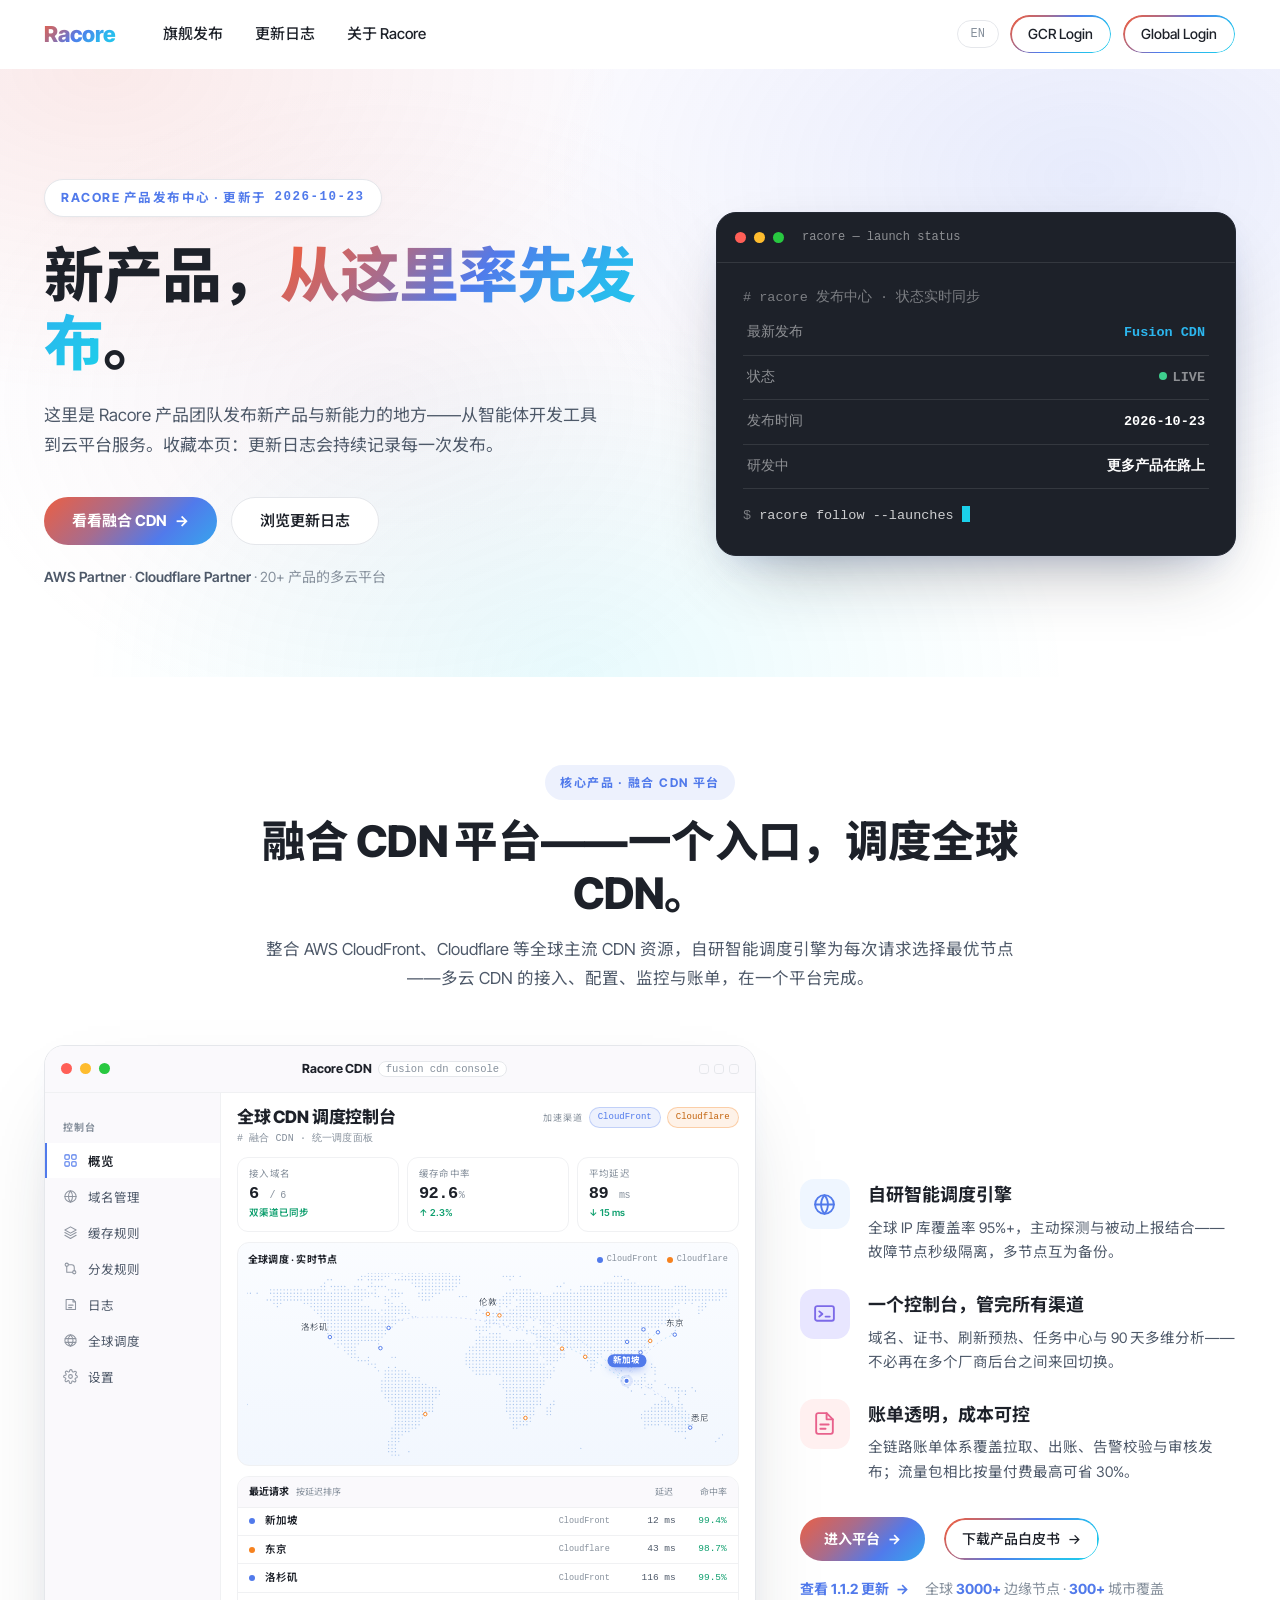
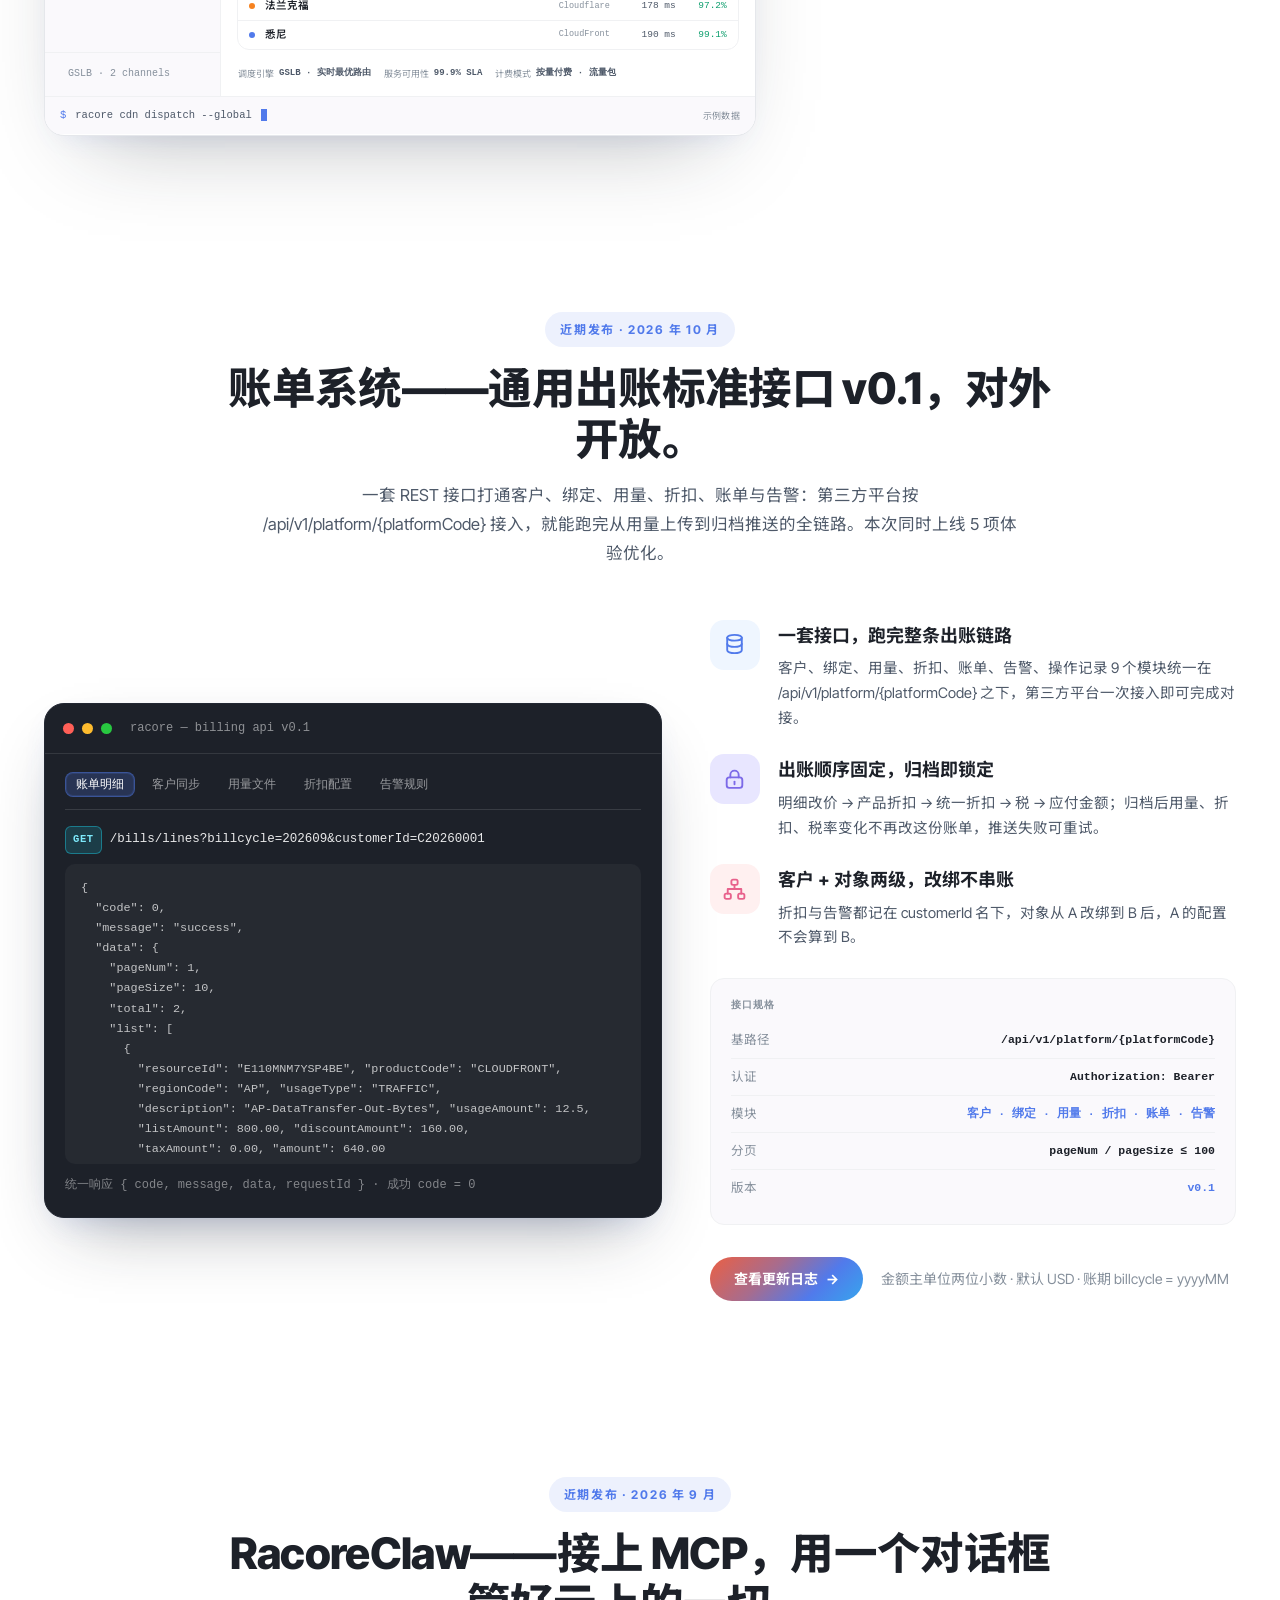
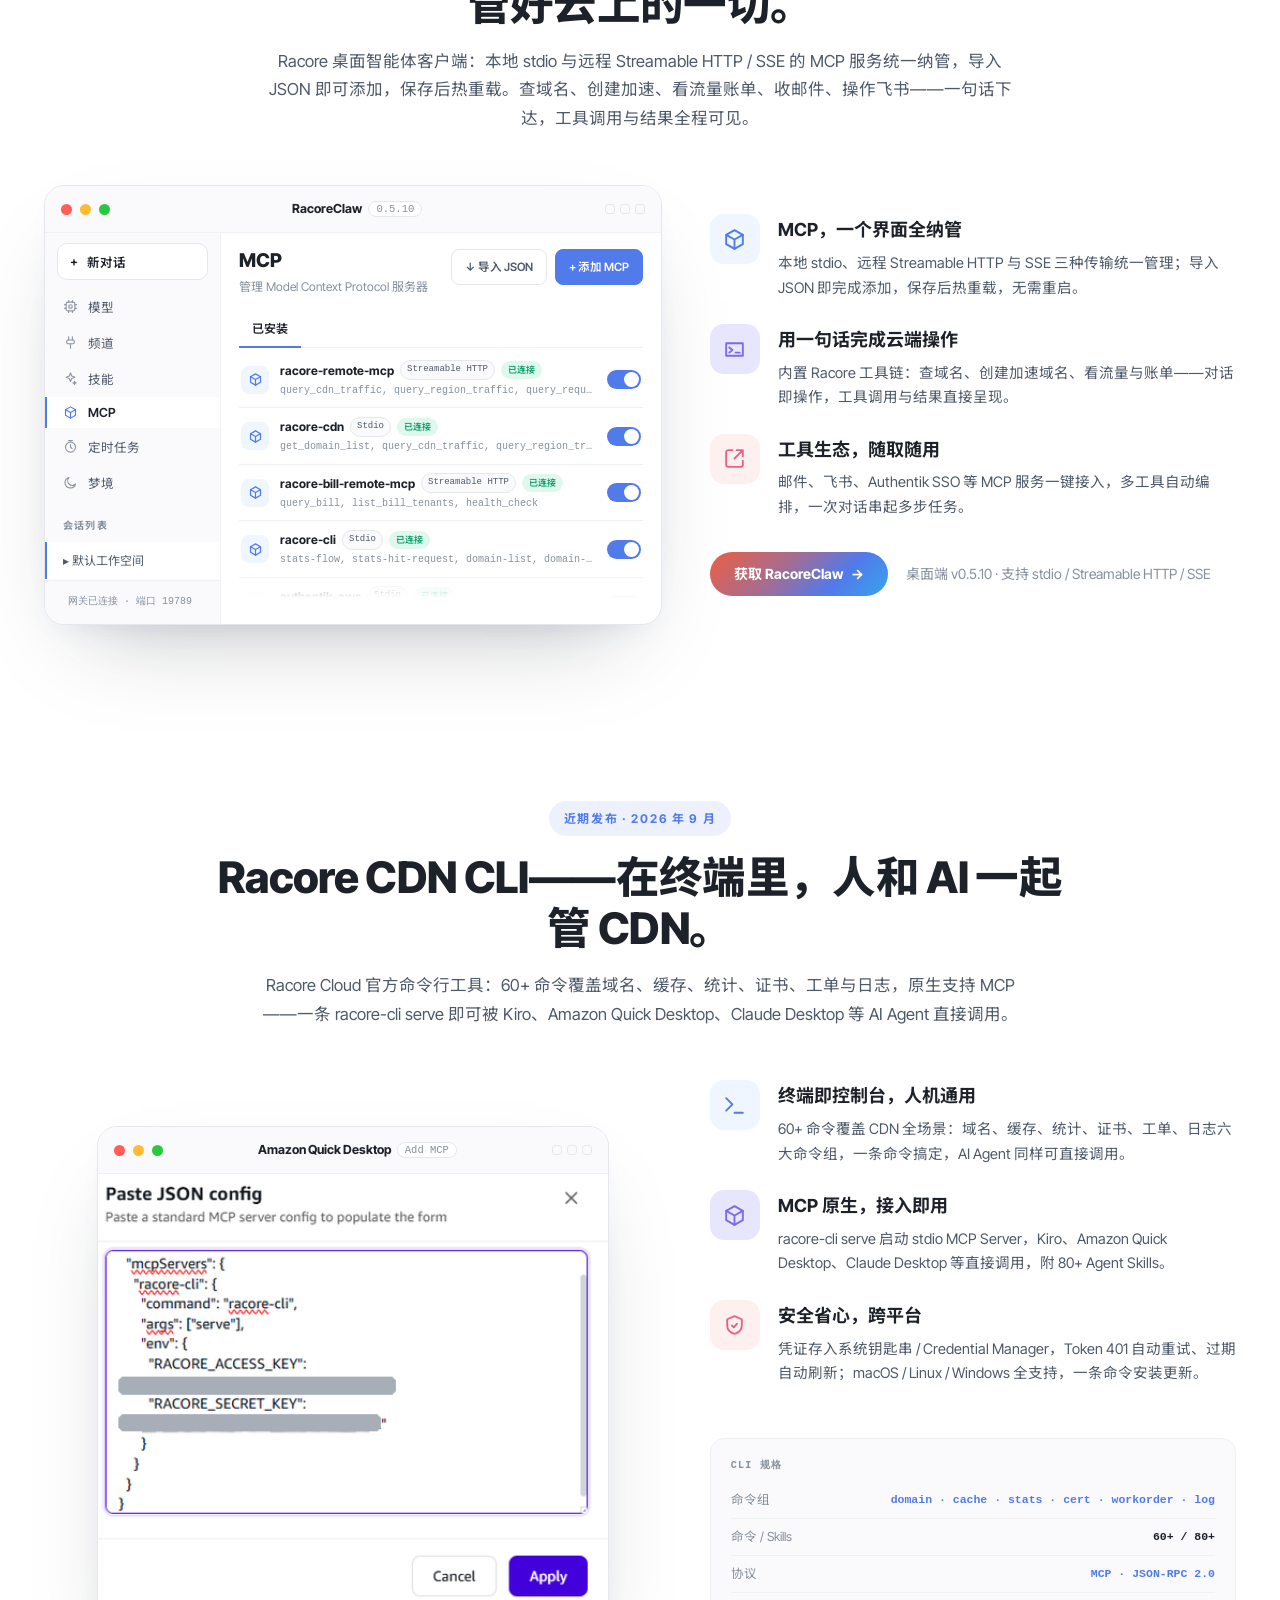
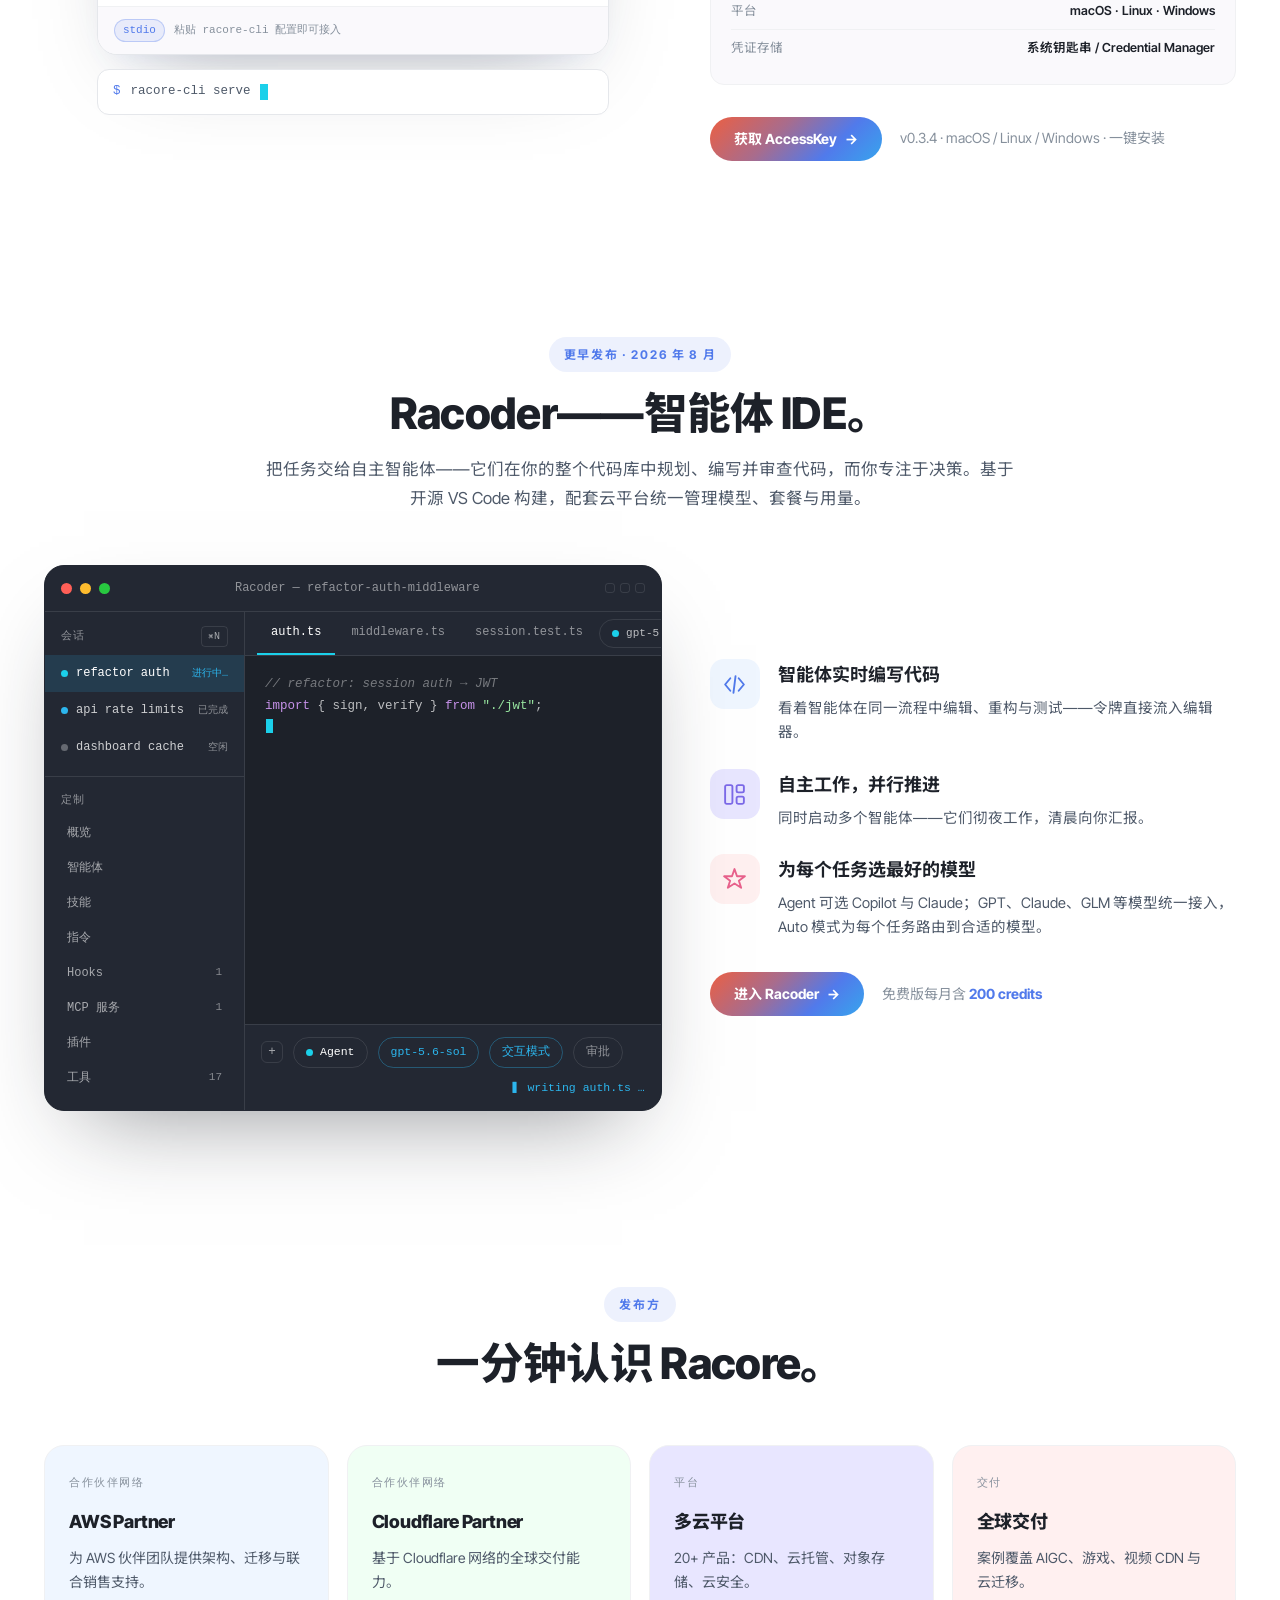
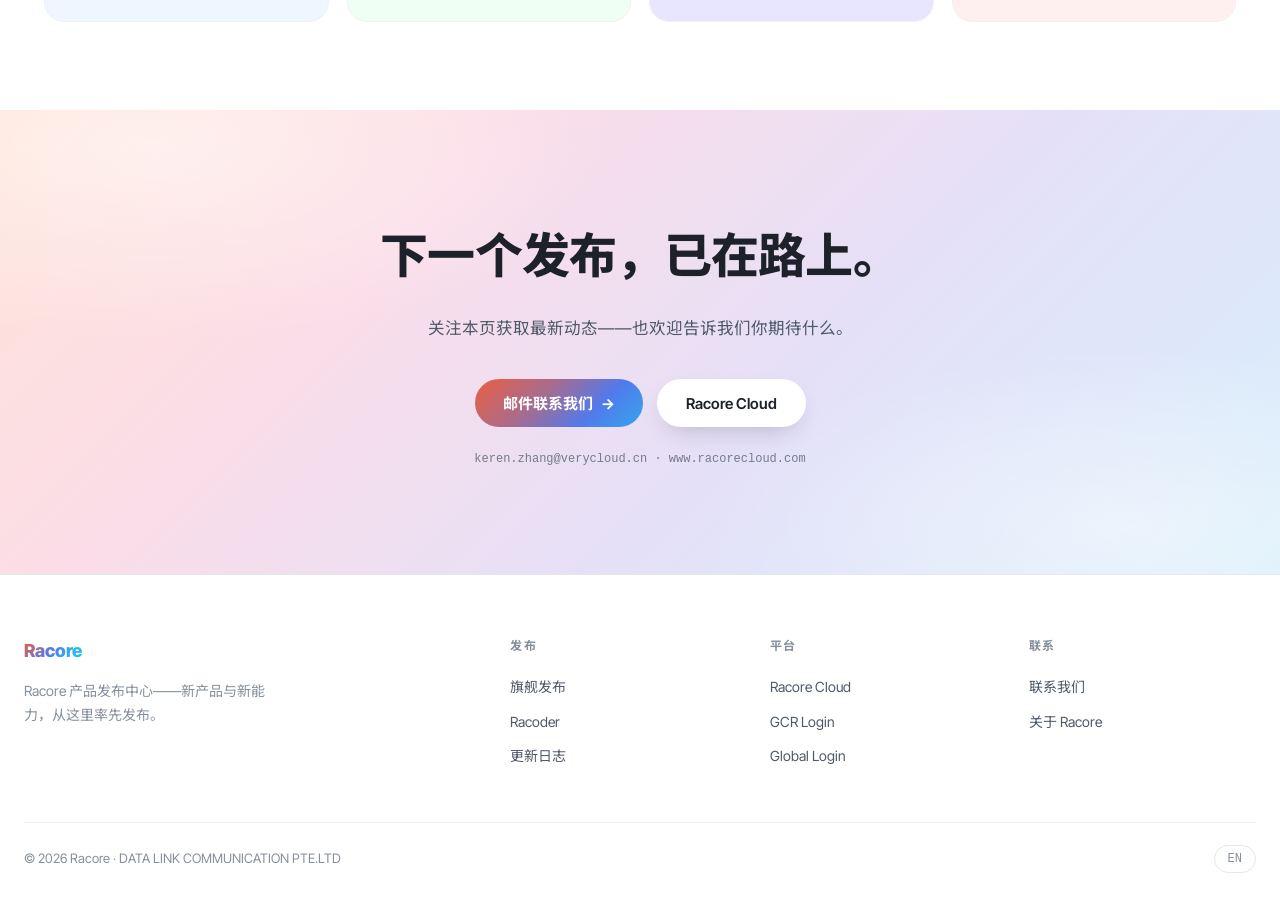
==== commit b66ed938: "refactor: 首页只保留一个 CDN 产品区块，融合 CDN 1.1.2 版本发布窗口移入更新日志 - index.html: 删除 #featured（1.1.2 版本控制台），#fusion" ====
--- a/index.html
+++ b/index.html
@@ -332,6 +332,10 @@
 .feat-cta-row{margin-top:32px;display:flex;align-items:center;gap:18px;flex-wrap:wrap}
 .feat-note{font-size:14px;color:var(--ink-3)}
 .feat-note b{color:var(--brand)}
+.feat-sub-row{margin-top:16px;display:flex;align-items:center;gap:16px;flex-wrap:wrap}
+.feat-link{display:inline-flex;align-items:center;gap:7px;font-size:14px;font-weight:700;color:var(--brand)}
+.feat-link .arrow{transition:transform .15s}
+.feat-link:hover .arrow{transform:translateX(4px)}
 
 /* ---------- featured launch: RacoreClaw (light desktop-app mock) ---------- */
 .claw{
@@ -423,13 +427,6 @@
    SVG generated from Natural Earth 110m land. */
 .fus-grid{display:grid;grid-template-columns:minmax(0,1.24fr) minmax(0,.76fr);gap:44px;align-items:center}
 .cdndash{min-height:0}
-/* the 1.1.2 window carries less content per pane — tighten its sidebar so the
-   window height is driven by the pane instead of the nav column */
-.cdnver .claw-navitem{padding:6px 18px}
-/* second copy of the map uses its own gradient id (duplicate ids are invalid) */
-.cdnver .cdn-arc{stroke:url(#cdnArc2)}
-.cdnver .claw-side-h{padding:12px 18px 5px}
-.cdnver .claw-gw{padding:10px 18px 2px}
 .cdndash .claw-center{padding:14px 16px 15px;display:flex;flex-direction:column;gap:11px}
 .cdn-pane[hidden]{display:none}
 .cdn-pane{display:flex;flex-direction:column;gap:10px;min-width:0}
@@ -500,38 +497,15 @@
 .cdn-log{font-family:var(--mono);font-size:9px;line-height:1.95;color:var(--ink-2);background:var(--bg-soft);border:1px solid var(--line-2);border-radius:10px;padding:8px 10px;white-space:pre;overflow:hidden;text-overflow:ellipsis}
 .cdn-log b{color:#0E9F6E;font-weight:600}
 .cdn-log .t{color:var(--ink-3)}
-.cdn-chan2{display:grid;grid-template-columns:repeat(2,minmax(0,1fr));gap:8px}
-.cdn-chan-card{border:1px solid var(--line-2);border-radius:11px;padding:8px 10px 9px;background:#fff;transition:border-color .2s,box-shadow .2s}
-.cdn-chan-card .top{display:flex;align-items:center;gap:6px}
-.cdn-chan-card .ri{width:7px;height:7px;border-radius:50%;flex:none}
-.cdn-chan-card .ri.cf{background:var(--brand)}
-.cdn-chan-card .ri.cl{background:#F6821F}
-.cdn-chan-card b{font-size:11px;font-weight:700;color:var(--ink)}
-.cdn-chan-card .cm{margin-top:5px;font-family:var(--mono);font-size:9px;color:var(--ink-3)}
-.cdn-chan-card.cl.on{border-color:rgba(246,130,31,.55);box-shadow:0 8px 20px -12px rgba(246,130,31,.85)}
 .pill{font-size:8.5px;font-weight:700;border-radius:999px;padding:1.5px 7px;white-space:nowrap}
-.cdn-chan-card .pill{margin-left:auto}
-.pill-ok{color:#0E9F6E;background:rgba(62,207,142,.16)}
-.pill-new{color:#C2620B;background:rgba(246,130,31,.16)}
 .cdn-chip.ok{color:#0E9F6E;background:rgba(62,207,142,.14);border-color:rgba(62,207,142,.35)}
-.cdn-list{display:flex;flex-direction:column}
-.cdn-row-t{display:flex;gap:7px;align-items:flex-start;padding:6px 2px;border-bottom:1px solid var(--line-2);font-size:10.5px;line-height:1.55;color:var(--ink-2)}
-.cdn-row-t:last-child{border-bottom:none}
-.cdn-row-t .tg{flex:none;margin-top:1px;font-size:8.5px;font-weight:700;border-radius:4px;padding:1px 5px;white-space:nowrap}
-.cdn-row-t .tg-new{color:var(--brand);background:var(--brand-ghost)}
-.cdn-row-t .tg-opt{color:#7C6AE8;background:rgba(124,106,232,.13)}
-.cdn-row-t .tg-fix{color:#E8618C;background:rgba(232,97,140,.13)}
-.cdn-row-t .tx{min-width:0}
-.navcnt{display:none;margin-left:auto;font-family:var(--mono);font-size:9px;font-weight:600;color:var(--ink-3);background:var(--bg-soft);border:1px solid var(--line);border-radius:999px;padding:0 5px}
-.navcnt:not(:empty){display:inline-block}
-.claw-navitem.on .navcnt{color:var(--brand);border-color:rgba(81,122,235,.3);background:var(--brand-ghost)}
 .cdn-foot{display:flex;align-items:center;gap:9px;padding:9px 15px;border-top:1px solid var(--line-2);background:var(--bg-soft);font-family:var(--mono);font-size:10.5px;color:var(--ink-2);cursor:pointer;transition:background .15s}
 .cdn-foot:hover{background:#fff}
 .cdn-foot .p{color:var(--brand)}
 .cdn-foot .cursor-blink{width:6px;height:12px;background:var(--brand);vertical-align:-2px}
 .cdn-foot-hint{margin-left:auto;font-family:var(--sans);font-size:9px;color:var(--ink-3);letter-spacing:.02em}
-#fusOut,#cdn2Out{padding:0 15px;background:var(--bg-soft);font-family:var(--mono);font-size:10px;color:#0E9F6E;border-top:1px solid transparent}
-#fusOut.show,#cdn2Out.show{padding-bottom:9px;border-top-color:var(--line-2)}
+#fusOut{padding:0 15px;background:var(--bg-soft);font-family:var(--mono);font-size:10px;color:#0E9F6E;border-top:1px solid transparent}
+#fusOut.show{padding-bottom:9px;border-top-color:var(--line-2)}
 @media (max-width:1000px){
   .fus-grid{grid-template-columns:1fr;gap:40px}
   .cdndash .claw-center{padding:14px}
@@ -720,7 +694,7 @@
       <span>Racore</span>
     </a>
     <nav class="nav" aria-label="Primary">
-      <a href="#featured" data-i18n="nav.featured">旗舰发布</a>
+      <a href="#fusioncdn" data-i18n="nav.featured">旗舰发布</a>
       <a href="changelog.html" data-i18n="nav.changelog">更新日志</a>
       <a href="#about" data-i18n="nav.about">关于 Racore</a>
     </nav>
@@ -740,7 +714,7 @@
       <h1 class="display" data-i18n-html="hero.h1">新产品，<em>从这里率先发布</em>。</h1>
       <p class="hero-sub" data-i18n="hero.sub">这里是 Racore 产品团队发布新产品与新能力的地方——从智能体开发工具到云平台服务。收藏本页：更新日志会持续记录每一次发布。</p>
       <div class="hero-cta">
-        <a class="btn btn-grad" href="#featured"><span data-i18n="hero.cta1">看看旗舰发布</span><span class="arrow">→</span></a>
+        <a class="btn btn-grad" href="#fusioncdn"><span data-i18n="hero.cta1">看看融合 CDN</span><span class="arrow">→</span></a>
         <a class="btn btn-line" href="changelog.html"><span data-i18n="hero.cta2">浏览更新日志</span></a>
       </div>
       <div class="hero-meta" data-i18n-html="hero.meta"><b>AWS Partner</b> · <b>Cloudflare Partner</b> · 20+ 产品的多云平台</div>
@@ -766,54 +740,54 @@
   </div>
 </section>
 
-<!-- ============ FEATURED RELEASE: FUSION CDN 1.1.2 ============ -->
-<section class="section" id="featured">
+<!-- ============ FLAGSHIP PRODUCT: FUSION CDN PLATFORM ============ -->
+<section class="section" id="fusioncdn">
   <div class="feat-head">
-    <div class="kicker" data-i18n="cdn2.kicker">版本发布 · 2026 年 10 月 23 日</div>
-    <h2 class="title" data-i18n="cdn2.title">融合 CDN 1.1.2——Cloudflare 渠道全面接入，日志架构换代。</h2>
-    <p class="sec-sub" data-i18n="cdn2.sub">本次版本带来 5 项新增能力、5 项体验优化与 4 项问题修复：Cloudflare 渠道全面支持，创建域名可指定回源协议与回源端口，HTTPS 支持 TLS 1.3，全新日志架构上线，注册审核结果通过站内信与邮件通知。</p>
+    <div class="kicker" data-i18n="fus.kicker">核心产品 · 融合 CDN 平台</div>
+    <h2 class="title" data-i18n="fus.title">融合 CDN 平台——一个入口，调度全球 CDN。</h2>
+    <p class="sec-sub" data-i18n="fus.sub">整合 AWS CloudFront、Cloudflare 等全球主流 CDN 资源，自研智能调度引擎为每次请求选择最优节点——多云 CDN 的接入、配置、监控与账单，在一个平台完成。</p>
   </div>
   <div class="fus-grid">
-    <div class="claw cdndash cdnver" id="cdnVer" aria-label="Racore 融合 CDN 1.1.2 版本控制台演示">
+    <div class="claw cdndash" id="cdnDash" aria-label="Racore 融合 CDN 控制台演示">
       <div class="claw-titlebar">
         <span class="dot r"></span><span class="dot y"></span><span class="dot g"></span>
-        <span class="claw-wtitle">Racore CDN <em>v1.1.2 release console</em></span>
+        <span class="claw-wtitle">Racore CDN <em>fusion cdn console</em></span>
         <span class="claw-wright"><i></i><i></i><i></i></span>
       </div>
       <div class="claw-main">
         <div class="claw-side">
-          <div class="claw-side-h" data-i18n="cv.nav.h">版本控制台</div>
-<button class="claw-navitem on" type="button" data-cdnpane="ov" aria-selected="true"><svg viewBox="0 0 24 24" fill="none" stroke="currentColor" stroke-width="1.7" stroke-linecap="round" stroke-linejoin="round"><rect x="3" y="3" width="7" height="7" rx="1.5"></rect><rect x="14" y="3" width="7" height="7" rx="1.5"></rect><rect x="3" y="14" width="7" height="7" rx="1.5"></rect><rect x="14" y="14" width="7" height="7" rx="1.5"></rect></svg><span data-i18n="cv.n1">概览</span><b class="navcnt" id="cdnNav-ov"></b></button><button class="claw-navitem" type="button" data-cdnpane="new" aria-selected="false"><svg viewBox="0 0 24 24" fill="none" stroke="currentColor" stroke-width="1.7" stroke-linecap="round" stroke-linejoin="round"><path d="M12 3l1.8 5.2L19 10l-5.2 1.8L12 17l-1.8-5.2L5 10l5.2-1.8z"></path></svg><span data-i18n="cv.n2">新增能力</span><b class="navcnt" id="cdnNav-new">5</b></button><button class="claw-navitem" type="button" data-cdnpane="opt" aria-selected="false"><svg viewBox="0 0 24 24" fill="none" stroke="currentColor" stroke-width="1.7" stroke-linecap="round" stroke-linejoin="round"><path d="M4 7h9"></path><path d="M17 7h3"></path><circle cx="15" cy="7" r="2"></circle><path d="M4 17h5"></path><path d="M13 17h7"></path><circle cx="11" cy="17" r="2"></circle></svg><span data-i18n="cv.n3">体验优化</span><b class="navcnt" id="cdnNav-opt">5</b></button><button class="claw-navitem" type="button" data-cdnpane="fix" aria-selected="false"><svg viewBox="0 0 24 24" fill="none" stroke="currentColor" stroke-width="1.7" stroke-linecap="round" stroke-linejoin="round"><circle cx="12" cy="12" r="9"></circle><path d="M8.4 12.4l2.6 2.6 4.6-5.4"></path></svg><span data-i18n="cv.n4">问题修复</span><b class="navcnt" id="cdnNav-fix">4</b></button><button class="claw-navitem" type="button" data-cdnpane="chan" aria-selected="false"><svg viewBox="0 0 24 24" fill="none" stroke="currentColor" stroke-width="1.7" stroke-linecap="round" stroke-linejoin="round"><path d="M18 10h-1.3A8 8 0 1 0 9.5 20H18a5 5 0 0 0 0-10z"></path></svg><span data-i18n="cv.n5">渠道</span><b class="navcnt" id="cdnNav-chan"></b></button><button class="claw-navitem" type="button" data-cdnpane="org" aria-selected="false"><svg viewBox="0 0 24 24" fill="none" stroke="currentColor" stroke-width="1.7" stroke-linecap="round" stroke-linejoin="round"><rect x="4" y="10" width="16" height="10" rx="2"></rect><path d="M8 10V7a4 4 0 0 1 8 0v3"></path></svg><span data-i18n="cv.n6">回源与 TLS</span><b class="navcnt" id="cdnNav-org"></b></button><button class="claw-navitem" type="button" data-cdnpane="ver" aria-selected="false"><svg viewBox="0 0 24 24" fill="none" stroke="currentColor" stroke-width="1.7" stroke-linecap="round" stroke-linejoin="round"><circle cx="12" cy="12" r="9"></circle><path d="M12 11v6"></path><path d="M12 7.6h.01"></path></svg><span data-i18n="cv.n7">版本信息</span><b class="navcnt" id="cdnNav-ver"></b></button>
-          <div class="claw-gw"><span class="sdot ok"></span>v1.1.2 · LIVE</div>
+          <div class="claw-side-h" data-i18n="fus.nav.h">控制台</div>
+<button class="claw-navitem on" type="button" data-cdnpane="ov" aria-selected="true"><svg viewBox="0 0 24 24" fill="none" stroke="currentColor" stroke-width="1.7" stroke-linecap="round" stroke-linejoin="round"><rect x="3" y="3" width="7" height="7" rx="1.5"></rect><rect x="14" y="3" width="7" height="7" rx="1.5"></rect><rect x="3" y="14" width="7" height="7" rx="1.5"></rect><rect x="14" y="14" width="7" height="7" rx="1.5"></rect></svg><span data-i18n="fus.nav1">概览</span></button><button class="claw-navitem" type="button" data-cdnpane="dom" aria-selected="false"><svg viewBox="0 0 24 24" fill="none" stroke="currentColor" stroke-width="1.7" stroke-linecap="round" stroke-linejoin="round"><circle cx="12" cy="12" r="9"></circle><path d="M3 12h18"></path><path d="M12 3a14 14 0 0 1 0 18a14 14 0 0 1 0-18z"></path></svg><span data-i18n="fus.nav2">域名管理</span></button><button class="claw-navitem" type="button" data-cdnpane="cache" aria-selected="false"><svg viewBox="0 0 24 24" fill="none" stroke="currentColor" stroke-width="1.7" stroke-linecap="round" stroke-linejoin="round"><path d="M12 3l9 5-9 5-9-5 9-5z"></path><path d="M3 12l9 5 9-5"></path><path d="M3 16.5l9 5 9-5"></path></svg><span data-i18n="fus.nav3">缓存规则</span></button><button class="claw-navitem" type="button" data-cdnpane="rule" aria-selected="false"><svg viewBox="0 0 24 24" fill="none" stroke="currentColor" stroke-width="1.7" stroke-linecap="round" stroke-linejoin="round"><circle cx="6" cy="6" r="2.6"></circle><circle cx="18" cy="18" r="2.6"></circle><path d="M8.6 6H14a4 4 0 0 1 4 4v5.4"></path><path d="M6 8.6V18h9.4"></path></svg><span data-i18n="fus.nav4">分发规则</span></button><button class="claw-navitem" type="button" data-cdnpane="log" aria-selected="false"><svg viewBox="0 0 24 24" fill="none" stroke="currentColor" stroke-width="1.7" stroke-linecap="round" stroke-linejoin="round"><path d="M5 4h11l4 4v12H5z"></path><path d="M16 4v4h4"></path><path d="M9 13h7"></path><path d="M9 17h5"></path></svg><span data-i18n="fus.nav5">日志</span></button><button class="claw-navitem" type="button" data-cdnpane="gslb" aria-selected="false"><svg viewBox="0 0 24 24" fill="none" stroke="currentColor" stroke-width="1.7" stroke-linecap="round" stroke-linejoin="round"><circle cx="12" cy="12" r="9"></circle><path d="M3.5 9h17"></path><path d="M3.5 15h17"></path><path d="M12 3c2.6 2.4 4 5.6 4 9s-1.4 6.6-4 9c-2.6-2.4-4-5.6-4-9s1.4-6.6 4-9z"></path></svg><span data-i18n="fus.nav6">全球调度</span></button><button class="claw-navitem" type="button" data-cdnpane="set" aria-selected="false"><svg viewBox="0 0 24 24" fill="none" stroke="currentColor" stroke-width="1.7" stroke-linecap="round" stroke-linejoin="round"><circle cx="12" cy="12" r="3"></circle><path d="M19.4 15a1.7 1.7 0 0 0 .3 1.9l.1.1a2 2 0 1 1-2.8 2.8l-.1-.1a1.7 1.7 0 0 0-2.9 1.2V21a2 2 0 1 1-4 0v-.1A1.7 1.7 0 0 0 7 19.4l-.1.1a2 2 0 1 1-2.8-2.8l.1-.1A1.7 1.7 0 0 0 3 13.9H3a2 2 0 1 1 0-4h.1A1.7 1.7 0 0 0 4.6 7L4.5 7a2 2 0 1 1 2.8-2.8l.1.1a1.7 1.7 0 0 0 1.9.3H9.4A1.7 1.7 0 0 0 10.6 3V3a2 2 0 1 1 4 0v.1a1.7 1.7 0 0 0 1.2 1.6 1.7 1.7 0 0 0 1.9-.3l.1-.1a2 2 0 1 1 2.8 2.8l-.1.1a1.7 1.7 0 0 0-.3 1.9v.1a1.7 1.7 0 0 0 1.6 1.1H21a2 2 0 1 1 0 4h-.1a1.7 1.7 0 0 0-1.5 1.1z"></path></svg><span data-i18n="fus.nav7">设置</span></button>
+          <div class="claw-gw"><span class="sdot ok"></span>GSLB · 2 channels</div>
         </div>
         <div class="claw-center">
 
-          <div class="cdn-pane" id="cdnver-pane-ov" data-pane="ov">
+          <div class="cdn-pane" id="cdn-pane-ov" data-pane="ov">
             <div class="claw-panehead">
               <div>
-                <h3 data-i18n="cv.ov.h">融合 CDN 1.1.2</h3>
-                <p class="mono" data-i18n="cdn2.c0"># 版本通道 · 1.1.2 已上线</p>
+                <h3 data-i18n="fus.ov.h">全球 CDN 调度控制台</h3>
+                <p class="mono" data-i18n="fus.c0"># 融合 CDN · 统一调度面板</p>
               </div>
               <div class="cdn-chans">
-                <span class="cdn-chip">v1.1.2</span>
-                <span class="cdn-chip ok" data-i18n="cv.live">已上线</span>
+                <span class="cdn-chanlabel" data-i18n="fus.c1">加速渠道</span>
+                <span class="cdn-chip">CloudFront</span><span class="cdn-chip cl">Cloudflare</span>
               </div>
             </div>
             <div class="cdn-kpis">
               <div class="cdn-kpi">
-                <div class="k" data-i18n="cv.k1">新增能力</div>
-                <div class="v"><b id="cdnCount-new">5</b><i data-i18n="cv.unit">项</i></div>
-                <div class="d up" data-i18n="cv.k1d">Cloudflare · TLS 1.3</div>
+                <div class="k" data-i18n="fus.k1">接入域名</div>
+                <div class="v">6 <i>/ 6</i></div>
+                <div class="d up" data-i18n="fus.k1v">双渠道已同步</div>
               </div>
               <div class="cdn-kpi">
-                <div class="k" data-i18n="cv.k2">体验优化</div>
-                <div class="v"><b id="cdnCount-opt">5</b><i data-i18n="cv.unit">项</i></div>
-                <div class="d up" data-i18n="cv.k2d">证书 · 缓存规则 · 列表</div>
+                <div class="k" data-i18n="fus.c3">缓存命中率</div>
+                <div class="v">92.6<i>%</i></div>
+                <div class="d up" data-i18n="fus.k2d">↑ 2.3%</div>
               </div>
               <div class="cdn-kpi">
-                <div class="k" data-i18n="cv.k3">问题修复</div>
-                <div class="v"><b id="cdnCount-fix">4</b><i data-i18n="cv.unit">项</i></div>
-                <div class="d up" data-i18n="cv.k3d">均已修复并回归</div>
+                <div class="k" data-i18n="fus.k3">平均延迟</div>
+                <div class="v">89 <i>ms</i></div>
+                <div class="d up" data-i18n="fus.k3d">↓ 15 ms</div>
               </div>
             </div>
             <div class="cdn-mapbox">
@@ -824,7 +798,7 @@
               <div class="cdn-map">
                 <svg viewBox="0 0 1000 388" aria-hidden="true" focusable="false">
                   <defs>
-                    <linearGradient id="cdnArc2" x1="0" y1="0" x2="1" y2="0">
+                    <linearGradient id="cdnArc" x1="0" y1="0" x2="1" y2="0">
                       <stop offset="0%" stop-color="#517AEB" stop-opacity=".18"></stop>
                       <stop offset="55%" stop-color="#517AEB" stop-opacity=".85"></stop>
                       <stop offset="100%" stop-color="#2CB6EE" stop-opacity=".95"></stop>
@@ -837,121 +811,109 @@
 <span class="cdn-lab pill" style="left:78.80%;top:57.73%" data-i18n="fus.map.sg">新加坡</span><span class="cdn-lab up" style="left:88.80%;top:32.99%" data-i18n="fus.map.tk">东京</span><span class="cdn-lab left" style="left:17.20%;top:34.28%" data-i18n="fus.map.la">洛杉矶</span><span class="cdn-lab up" style="left:50.00%;top:21.91%" data-i18n="fus.map.ld">伦敦</span><span class="cdn-lab right" style="left:92.00%;top:82.73%" data-i18n="fus.map.syd">悉尼</span>
               </div>
             </div>
+            <div class="cdn-reqs">
+              <div class="cdn-reqs-h"><b data-i18n="fus.req.h">最近请求</b><span data-i18n="fus.req.s">按延迟排序</span>
+                <span class="cdn-reqs-c"><i data-i18n="fus.req.d">延迟</i><i data-i18n="fus.req.hit">命中率</i></span></div>
+<div class="cdn-row-r"><i class="ri cf"></i><b data-i18n="fus.req.c1">新加坡</b><span class="rv">CloudFront</span><span class="rl">12 ms</span><span class="rh">99.4%</span></div><div class="cdn-row-r"><i class="ri cl"></i><b data-i18n="fus.req.c2">东京</b><span class="rv">Cloudflare</span><span class="rl">43 ms</span><span class="rh">98.7%</span></div><div class="cdn-row-r"><i class="ri cf"></i><b data-i18n="fus.req.c3">洛杉矶</b><span class="rv">CloudFront</span><span class="rl">116 ms</span><span class="rh">99.5%</span></div><div class="cdn-row-r"><i class="ri cl"></i><b data-i18n="fus.req.c4">法兰克福</b><span class="rv">Cloudflare</span><span class="rl">178 ms</span><span class="rh">97.2%</span></div><div class="cdn-row-r"><i class="ri cf"></i><b data-i18n="fus.req.c5">悉尼</b><span class="rv">CloudFront</span><span class="rl">190 ms</span><span class="rh">99.1%</span></div>
+            </div>
             <div class="cdn-specs">
-              <span><i data-i18n="cdn2.c1">版本</i><b class="mono">v1.1.2</b></span>
-              <span><i data-i18n="cdn2.c3">回源</i><b data-i18n="cdn2.v3">HTTP / HTTPS · 自定义端口</b></span>
-              <span><i data-i18n="cdn2.c4">传输安全</i><b class="mono">TLS 1.3</b></span>
+              <span><i data-i18n="fus.c2">调度引擎</i><b data-i18n="fus.v2">GSLB · 实时最优路由</b></span>
+              <span><i data-i18n="fus.c4">服务可用性</i><b class="mono">99.9% SLA</b></span>
+              <span><i data-i18n="fus.c5">计费模式</i><b data-i18n="fus.v5">按量付费 · 流量包</b></span>
             </div>
           </div>
-          <div class="cdn-pane" id="cdnver-pane-new" data-pane="new" hidden>
+
+          <div class="cdn-pane" id="cdn-pane-dom" data-pane="dom" hidden>
             <div class="claw-panehead"><div>
-              <h3 data-i18n="cv.k1">新增能力</h3>
-              <p class="mono" data-i18n="cv.pnew">本次新增的能力</p>
+              <h3 data-i18n="fus.nav2">域名管理</h3>
+              <p class="mono" data-i18n="fus.p2s">3 个域名 · 双渠道已同步</p>
             </div></div>
-            <div class="cdn-list" id="cdnList-new"></div>
-          </div>
-
-          <div class="cdn-pane" id="cdnver-pane-opt" data-pane="opt" hidden>
+            <div class="cdn-rows"><div class="cdn-row"><b>example.com</b><span class="m">CloudFront</span><span class="st ok" data-i18n="fus.st.ok">已签发</span></div><div class="cdn-row"><b>static.example.com</b><span class="m">Cloudflare</span><span class="st ok" data-i18n="fus.st.ok">已签发</span></div><div class="cdn-row"><b>img.example.com</b><span class="m">CloudFront</span><span class="st warn" data-i18n="fus.st.warn">即将过期</span></div></div>
+          </div>
+
+          <div class="cdn-pane" id="cdn-pane-cache" data-pane="cache" hidden>
             <div class="claw-panehead"><div>
-              <h3 data-i18n="cv.k2">体验优化</h3>
-              <p class="mono" data-i18n="cv.popt">本次体验优化</p>
+              <h3 data-i18n="fus.nav3">缓存规则</h3>
+              <p class="mono" data-i18n="fus.p3s">按路径分层缓存</p>
             </div></div>
-            <div class="cdn-list" id="cdnList-opt"></div>
-          </div>
-
-          <div class="cdn-pane" id="cdnver-pane-fix" data-pane="fix" hidden>
+            <div class="cdn-rows"><div class="cdn-row"><b>/static/*</b><span class="m" data-i18n="fus.r.c30">缓存 30 天</span></div><div class="cdn-row"><b>/api/*</b><span class="m" data-i18n="fus.r.bypass">不缓存</span></div><div class="cdn-row"><b>/img/*</b><span class="m" data-i18n="fus.r.follow">跟随源站</span></div></div>
+          </div>
+
+          <div class="cdn-pane" id="cdn-pane-rule" data-pane="rule" hidden>
             <div class="claw-panehead"><div>
-              <h3 data-i18n="cv.k3">问题修复</h3>
-              <p class="mono" data-i18n="cv.pfix">本次问题修复</p>
+              <h3 data-i18n="fus.nav4">分发规则</h3>
+              <p class="mono" data-i18n="fus.p4s">按地域就近选择渠道</p>
             </div></div>
-            <div class="cdn-list" id="cdnList-fix"></div>
-          </div>
-
-          <div class="cdn-pane" id="cdnver-pane-chan" data-pane="chan" hidden>
+            <div class="cdn-rows"><div class="cdn-row"><b data-i18n="fus.r.cn">中国内地</b><span class="m">CloudFront</span></div><div class="cdn-row"><b data-i18n="fus.r.apac">亚太</b><span class="m">Cloudflare</span></div><div class="cdn-row"><b data-i18n="fus.r.other">其他</b><span class="m" data-i18n="fus.r.auto">GSLB 自动</span></div></div>
+          </div>
+
+          <div class="cdn-pane" id="cdn-pane-log" data-pane="log" hidden>
             <div class="claw-panehead"><div>
-              <h3 data-i18n="cv.n5">渠道</h3>
-              <p class="mono" data-i18n="cv.pchan">CloudFront + Cloudflare 同台</p>
+              <h3 data-i18n="fus.nav5">日志</h3>
+              <p class="mono" data-i18n="fus.p5s">实时日志 · 90 天可查</p>
             </div></div>
-            <div class="cdn-chan2">
-              <div class="cdn-chan-card">
-                <div class="top"><i class="ri cf"></i><b>CloudFront</b><span class="pill pill-ok" data-i18n="cv.st.on">运行中</span></div>
-                <div class="cm" data-i18n="cv.cm1">6 域名 · 主用渠道</div>
-              </div>
-              <div class="cdn-chan-card cl" id="cdnChanCF">
-                <div class="top"><i class="ri cl"></i><b>Cloudflare</b><span class="pill pill-new" data-i18n="cv.st.new">新增</span></div>
-                <div class="cm" data-i18n="cv.cm2">同台调度 · 按域名切换</div>
-              </div>
-            </div>
-            <div class="cdn-rows">
-              <div class="cdn-row"><b data-i18n="cv.x1">调度方式</b><span class="m" data-i18n="cv.x1v">两个渠道同台调度</span></div>
-              <div class="cdn-row"><b data-i18n="cv.x2">域名切换</b><span class="m" data-i18n="cv.x2v">按域名选择加速渠道</span></div>
-              <div class="cdn-row"><b data-i18n="cv.x3">控制台</b><span class="m" data-i18n="cv.x3v">一个后台管完两个渠道</span></div>
-            </div>
-          </div>
-
-          <div class="cdn-pane" id="cdnver-pane-org" data-pane="org" hidden>
+            <div class="cdn-log"><span class="t">2026-10-23T11:04:12Z</span>  sg-sin-03   GET /static/app.js      <b>200</b>  HIT   12 ms
+<span class="t">2026-10-23T11:04:12Z</span>  hk-hkg-01   GET /img/banner.webp    <b>200</b>  HIT   18 ms
+<span class="t">2026-10-23T11:04:13Z</span>  sg-sin-03   GET /api/v1/price       <b>200</b>  MISS  94 ms
+<span class="t">2026-10-23T11:04:13Z</span>  la-lax-02   GET /static/main.css    <b>200</b>  HIT  116 ms</div>
+          </div>
+
+          <div class="cdn-pane" id="cdn-pane-gslb" data-pane="gslb" hidden>
             <div class="claw-panehead"><div>
-              <h3 data-i18n="cv.n6">回源与 TLS</h3>
-              <p class="mono" data-i18n="cv.porg">创建域名时可指定回源协议与端口</p>
+              <h3 data-i18n="fus.nav6">全球调度</h3>
+              <p class="mono" data-i18n="fus.p6s">主动探测 + 被动上报</p>
             </div></div>
-            <div class="cdn-rows">
-              <div class="cdn-row"><b data-i18n="cv.y1">回源协议</b><span class="m">HTTP / HTTPS</span></div>
-              <div class="cdn-row"><b data-i18n="cv.y2">回源端口</b><span class="m" data-i18n="cv.y2v">自定义端口</span></div>
-              <div class="cdn-row"><b data-i18n="cdn2.c4">传输安全</b><span class="m">TLS 1.3</span></div>
-              <div class="cdn-row"><b data-i18n="cv.y3">证书</b><span class="m" data-i18n="cv.y3v">自动更新 · 过期可识别</span></div>
-            </div>
-          </div>
-
-          <div class="cdn-pane" id="cdnver-pane-ver" data-pane="ver" hidden>
+            <div class="cdn-rows"><div class="cdn-row"><b data-i18n="fus.r.probe">探测周期</b><span class="m">10 s</span></div><div class="cdn-row"><b data-i18n="fus.r.failover">故障切换</b><span class="m">&lt; 5 s</span></div><div class="cdn-row"><b data-i18n="fus.r.policy">调度策略</b><span class="m" data-i18n="fus.r.lat">延迟优先</span></div></div>
+          </div>
+
+          <div class="cdn-pane" id="cdn-pane-set" data-pane="set" hidden>
             <div class="claw-panehead"><div>
-              <h3 data-i18n="cv.n7">版本信息</h3>
-              <p class="mono" data-i18n="cv.pver">发布记录与文档</p>
+              <h3 data-i18n="fus.nav7">设置</h3>
+              <p class="mono" data-i18n="fus.p7s">渠道、回源与账单</p>
             </div></div>
-            <div class="cdn-rows">
-              <div class="cdn-row"><b data-i18n="cdn2.c1">版本</b><span class="m">v1.1.2</span></div>
-              <div class="cdn-row"><b data-i18n="cv.z1">发布日期</b><span class="m">2026-10-23</span></div>
-              <div class="cdn-row"><b data-i18n="cv.z2">白皮书</b><span class="m">V1.1R26C06A</span></div>
-              <div class="cdn-row"><b data-i18n="cv.z3">升级方式</b><span class="m" data-i18n="cv.z3v">控制台自动生效</span></div>
-            </div>
-          </div>
-
-        </div>
-      </div>
-      <div class="cdn-foot" id="cdn2Cmd" role="button" tabindex="0"><span class="p">$</span> racore cdn channel enable --vendor cloudflare <span class="cursor-blink"></span><span class="cdn-foot-hint" data-i18n="fus.demo">示例数据</span></div>
-      <div class="cmd-out" id="cdn2Out" data-i18n="cdn2.out">✓ Cloudflare 渠道已接入 · 域名可按渠道切换调度</div>
+            <div class="cdn-rows"><div class="cdn-row"><b data-i18n="fus.r.origin">回源协议</b><span class="m">HTTP / HTTPS</span></div><div class="cdn-row"><b data-i18n="fus.r.tls">传输安全</b><span class="m">TLS 1.3</span></div><div class="cdn-row"><b data-i18n="fus.r.alert">告警通知</b><span class="m" data-i18n="fus.r.alertv">站内信 + 邮件</span></div></div>
+          </div>
+
+        </div>
+      </div>
+      <div class="cdn-foot" id="fusCmd" role="button" tabindex="0"><span class="p">$</span> racore cdn dispatch --global <span class="cursor-blink"></span><span class="cdn-foot-hint" data-i18n="fus.demo">示例数据</span></div>
+      <div class="cmd-out" id="fusOut" data-i18n="fus.out">✓ 已路由至最优边缘节点 · 跨国延迟降低 60%</div>
     </div>
     <div class="feat-copy">
       <div class="ide-feats">
         <div class="ide-feat">
-          <span class="ide-feat-ic"><svg viewBox="0 0 24 24" fill="none" stroke="currentColor" stroke-width="1.8" stroke-linecap="round" stroke-linejoin="round"><path d="M18 10h-1.26A8 8 0 1 0 9 20h9a5 5 0 0 0 0-10z"></path></svg></span>
+          <span class="ide-feat-ic"><svg viewBox="0 0 24 24" fill="none" stroke="currentColor" stroke-width="1.8" stroke-linecap="round" stroke-linejoin="round"><circle cx="12" cy="12" r="9"></circle><path d="M3 12h18"></path><path d="M12 3a14 14 0 0 1 0 18a14 14 0 0 1 0-18z"></path></svg></span>
           <div>
-            <h4 data-i18n="cdn2.f1h">双渠道同台：CloudFront + Cloudflare</h4>
-            <p data-i18n="cdn2.f1p">Cloudflare 渠道全面支持，与 CloudFront 同台调度——域名按业务选择加速渠道，一个控制台管完，不必再为每家厂商各开一套后台。</p>
+            <h4 data-i18n="fus.f1h">自研智能调度引擎</h4>
+            <p data-i18n="fus.f1p">全球 IP 库覆盖率 95%+，主动探测与被动上报结合——故障节点秒级隔离，多节点互为备份。</p>
           </div>
         </div>
         <div class="ide-feat">
-          <span class="ide-feat-ic"><svg viewBox="0 0 24 24" fill="none" stroke="currentColor" stroke-width="1.8" stroke-linecap="round" stroke-linejoin="round"><path d="M4 17V9a2 2 0 0 1 2-2h12a2 2 0 0 1 2 2v8"></path><path d="M8 21h8"></path><path d="M12 3v4"></path><circle cx="12" cy="14" r="1.6"></circle></svg></span>
+          <span class="ide-feat-ic"><svg viewBox="0 0 24 24" fill="none" stroke="currentColor" stroke-width="1.8" stroke-linecap="round" stroke-linejoin="round"><rect x="3" y="4" width="18" height="14" rx="2"></rect><path d="M7 9l3 2.5L7 14"></path><path d="M13 14h4"></path></svg></span>
           <div>
-            <h4 data-i18n="cdn2.f2h">回源与传输按业务配置</h4>
-            <p data-i18n="cdn2.f2p">创建域名时可指定回源协议（HTTP / HTTPS）与回源端口；HTTPS 侧支持 TLS 1.3，握手更快、协议更现代。</p>
+            <h4 data-i18n="fus.f2h">一个控制台，管完所有渠道</h4>
+            <p data-i18n="fus.f2p">域名、证书、刷新预热、任务中心与 90 天多维分析——不必再在多个厂商后台之间来回切换。</p>
           </div>
         </div>
         <div class="ide-feat">
           <span class="ide-feat-ic"><svg viewBox="0 0 24 24" fill="none" stroke="currentColor" stroke-width="1.8" stroke-linecap="round" stroke-linejoin="round"><path d="M14 2H6a2 2 0 0 0-2 2v16a2 2 0 0 0 2 2h12a2 2 0 0 0 2-2V8z"></path><polyline points="14 2 14 8 20 8"></polyline><line x1="8" y1="13" x2="16" y2="13"></line><line x1="8" y1="17" x2="13" y2="17"></line></svg></span>
           <div>
-            <h4 data-i18n="cdn2.f3h">日志与证书换代</h4>
-            <p data-i18n="cdn2.f3p">全新日志架构统一采集与查询；证书状态自动更新，即将过期与已过期可识别，创建域名时只展示可用证书。</p>
+            <h4 data-i18n="fus.f3h">账单透明，成本可控</h4>
+            <p data-i18n="fus.f3p">全链路账单体系覆盖拉取、出账、告警校验与审核发布；流量包相比按量付费最高可省 30%。</p>
           </div>
         </div>
       </div>
       <div class="feat-cta-row">
-        <a class="btn btn-grad" href="https://portal.racorecloud.com/"><span data-i18n="cdn2.cta">进入平台</span><span class="arrow">&rarr;</span></a>
-        <a class="btn btn-ghost" style="height:44px" href="assets/racore-fusioncdn-whitepaper-v1.1.pdf"><span data-i18n="cdn2.cta2">下载产品白皮书</span><span class="arrow">&rarr;</span></a>
-        <span class="feat-note" data-i18n-html="cdn2.note">版本 <b>1.1.2</b> · 白皮书 V1.1R26C06A · 另有 4 项问题修复，详见更新日志</span>
+        <a class="btn btn-grad" href="https://portal.racorecloud.com/"><span data-i18n="fus.cta">进入平台</span><span class="arrow">→</span></a>
+        <a class="btn btn-ghost" style="height:44px" href="assets/racore-fusioncdn-whitepaper-v1.1.pdf"><span data-i18n="fus.cta2">下载产品白皮书</span><span class="arrow">→</span></a>
+      </div>
+      <div class="feat-sub-row">
+        <a class="feat-link" href="changelog.html#u-2026-10-23"><span data-i18n="fus.ver">查看 1.1.2 更新</span><span class="arrow">→</span></a>
+        <span class="feat-note" data-i18n-html="fus.note">全球 <b>3000+</b> 边缘节点 · <b>300+</b> 城市覆盖</span>
       </div>
     </div>
   </div>
-  </section>
+</section>
 
 <!-- ============ RECENT LAUNCH: RACORE BILLING ============ -->
 <section class="section" id="billing">
@@ -1399,177 +1361,6 @@
   </div>
 </section>
 
-<!-- ============ PREVIOUS LAUNCH: FUSION CDN ============ -->
-<section class="section" id="fusioncdn">
-  <div class="feat-head">
-    <div class="kicker" data-i18n="fus.kicker">近期发布 · 2026 年 9 月</div>
-    <h2 class="title" data-i18n="fus.title">融合 CDN 平台——一个入口，调度全球 CDN。</h2>
-    <p class="sec-sub" data-i18n="fus.sub">整合 AWS CloudFront、Cloudflare 等全球主流 CDN 资源，自研智能调度引擎为每次请求选择最优节点——多云 CDN 的接入、配置、监控与账单，在一个平台完成。</p>
-  </div>
-  <div class="fus-grid">
-    <div class="claw cdndash" id="cdnDash" aria-label="Racore 融合 CDN 控制台演示">
-      <div class="claw-titlebar">
-        <span class="dot r"></span><span class="dot y"></span><span class="dot g"></span>
-        <span class="claw-wtitle">Racore CDN <em>fusion cdn console</em></span>
-        <span class="claw-wright"><i></i><i></i><i></i></span>
-      </div>
-      <div class="claw-main">
-        <div class="claw-side">
-          <div class="claw-side-h" data-i18n="fus.nav.h">控制台</div>
-<button class="claw-navitem on" type="button" data-cdnpane="ov" aria-selected="true"><svg viewBox="0 0 24 24" fill="none" stroke="currentColor" stroke-width="1.7" stroke-linecap="round" stroke-linejoin="round"><rect x="3" y="3" width="7" height="7" rx="1.5"></rect><rect x="14" y="3" width="7" height="7" rx="1.5"></rect><rect x="3" y="14" width="7" height="7" rx="1.5"></rect><rect x="14" y="14" width="7" height="7" rx="1.5"></rect></svg><span data-i18n="fus.nav1">概览</span></button><button class="claw-navitem" type="button" data-cdnpane="dom" aria-selected="false"><svg viewBox="0 0 24 24" fill="none" stroke="currentColor" stroke-width="1.7" stroke-linecap="round" stroke-linejoin="round"><circle cx="12" cy="12" r="9"></circle><path d="M3 12h18"></path><path d="M12 3a14 14 0 0 1 0 18a14 14 0 0 1 0-18z"></path></svg><span data-i18n="fus.nav2">域名管理</span></button><button class="claw-navitem" type="button" data-cdnpane="cache" aria-selected="false"><svg viewBox="0 0 24 24" fill="none" stroke="currentColor" stroke-width="1.7" stroke-linecap="round" stroke-linejoin="round"><path d="M12 3l9 5-9 5-9-5 9-5z"></path><path d="M3 12l9 5 9-5"></path><path d="M3 16.5l9 5 9-5"></path></svg><span data-i18n="fus.nav3">缓存规则</span></button><button class="claw-navitem" type="button" data-cdnpane="rule" aria-selected="false"><svg viewBox="0 0 24 24" fill="none" stroke="currentColor" stroke-width="1.7" stroke-linecap="round" stroke-linejoin="round"><circle cx="6" cy="6" r="2.6"></circle><circle cx="18" cy="18" r="2.6"></circle><path d="M8.6 6H14a4 4 0 0 1 4 4v5.4"></path><path d="M6 8.6V18h9.4"></path></svg><span data-i18n="fus.nav4">分发规则</span></button><button class="claw-navitem" type="button" data-cdnpane="log" aria-selected="false"><svg viewBox="0 0 24 24" fill="none" stroke="currentColor" stroke-width="1.7" stroke-linecap="round" stroke-linejoin="round"><path d="M5 4h11l4 4v12H5z"></path><path d="M16 4v4h4"></path><path d="M9 13h7"></path><path d="M9 17h5"></path></svg><span data-i18n="fus.nav5">日志</span></button><button class="claw-navitem" type="button" data-cdnpane="gslb" aria-selected="false"><svg viewBox="0 0 24 24" fill="none" stroke="currentColor" stroke-width="1.7" stroke-linecap="round" stroke-linejoin="round"><circle cx="12" cy="12" r="9"></circle><path d="M3.5 9h17"></path><path d="M3.5 15h17"></path><path d="M12 3c2.6 2.4 4 5.6 4 9s-1.4 6.6-4 9c-2.6-2.4-4-5.6-4-9s1.4-6.6 4-9z"></path></svg><span data-i18n="fus.nav6">全球调度</span></button><button class="claw-navitem" type="button" data-cdnpane="set" aria-selected="false"><svg viewBox="0 0 24 24" fill="none" stroke="currentColor" stroke-width="1.7" stroke-linecap="round" stroke-linejoin="round"><circle cx="12" cy="12" r="3"></circle><path d="M19.4 15a1.7 1.7 0 0 0 .3 1.9l.1.1a2 2 0 1 1-2.8 2.8l-.1-.1a1.7 1.7 0 0 0-2.9 1.2V21a2 2 0 1 1-4 0v-.1A1.7 1.7 0 0 0 7 19.4l-.1.1a2 2 0 1 1-2.8-2.8l.1-.1A1.7 1.7 0 0 0 3 13.9H3a2 2 0 1 1 0-4h.1A1.7 1.7 0 0 0 4.6 7L4.5 7a2 2 0 1 1 2.8-2.8l.1.1a1.7 1.7 0 0 0 1.9.3H9.4A1.7 1.7 0 0 0 10.6 3V3a2 2 0 1 1 4 0v.1a1.7 1.7 0 0 0 1.2 1.6 1.7 1.7 0 0 0 1.9-.3l.1-.1a2 2 0 1 1 2.8 2.8l-.1.1a1.7 1.7 0 0 0-.3 1.9v.1a1.7 1.7 0 0 0 1.6 1.1H21a2 2 0 1 1 0 4h-.1a1.7 1.7 0 0 0-1.5 1.1z"></path></svg><span data-i18n="fus.nav7">设置</span></button>
-          <div class="claw-gw"><span class="sdot ok"></span>GSLB · 2 channels</div>
-        </div>
-        <div class="claw-center">
-
-          <div class="cdn-pane" id="cdn-pane-ov" data-pane="ov">
-            <div class="claw-panehead">
-              <div>
-                <h3 data-i18n="fus.ov.h">全球 CDN 调度控制台</h3>
-                <p class="mono" data-i18n="fus.c0"># 融合 CDN · 统一调度面板</p>
-              </div>
-              <div class="cdn-chans">
-                <span class="cdn-chanlabel" data-i18n="fus.c1">加速渠道</span>
-                <span class="cdn-chip">CloudFront</span><span class="cdn-chip cl">Cloudflare</span>
-              </div>
-            </div>
-            <div class="cdn-kpis">
-              <div class="cdn-kpi">
-                <div class="k" data-i18n="fus.k1">接入域名</div>
-                <div class="v">6 <i>/ 6</i></div>
-                <div class="d up" data-i18n="fus.k1v">双渠道已同步</div>
-              </div>
-              <div class="cdn-kpi">
-                <div class="k" data-i18n="fus.c3">缓存命中率</div>
-                <div class="v">92.6<i>%</i></div>
-                <div class="d up" data-i18n="fus.k2d">↑ 2.3%</div>
-              </div>
-              <div class="cdn-kpi">
-                <div class="k" data-i18n="fus.k3">平均延迟</div>
-                <div class="v">89 <i>ms</i></div>
-                <div class="d up" data-i18n="fus.k3d">↓ 15 ms</div>
-              </div>
-            </div>
-            <div class="cdn-mapbox">
-              <div class="cdn-maph">
-                <b data-i18n="fus.map.h">全球调度 · 实时节点</b>
-                <span class="cdn-legend"><i class="cf"></i>CloudFront<i class="cl"></i>Cloudflare</span>
-              </div>
-              <div class="cdn-map">
-                <svg viewBox="0 0 1000 388" aria-hidden="true" focusable="false">
-                  <defs>
-                    <linearGradient id="cdnArc" x1="0" y1="0" x2="1" y2="0">
-                      <stop offset="0%" stop-color="#517AEB" stop-opacity=".18"></stop>
-                      <stop offset="55%" stop-color="#517AEB" stop-opacity=".85"></stop>
-                      <stop offset="100%" stop-color="#2CB6EE" stop-opacity=".95"></stop>
-                    </linearGradient>
-                  </defs>
-                  <path class="cdn-dots" d="M252 0h.01m7 0h.01m7 0h.01m7 0h.01m7 0h.01m7 0h.01m7 0h.01m7 0h.01m7 0h.01m7 0h.01m7 0h.01M336 0h.01m7 0h.01m7 0h.01m7 0h.01m7 0h.01M378 0h.01m7 0h.01m7 0h.01m7 0h.01m7 0h.01m7 0h.01m7 0h.01M238 7h.01m7 0h.01m7 0h.01m7 0h.01m7 0h.01m7 0h.01m7 0h.01m7 0h.01m7 0h.01M322 7h.01m7 0h.01m7 0h.01m7 0h.01m7 0h.01m7 0h.01m7 0h.01m7 0h.01m7 0h.01m7 0h.01m7 0h.01m7 0h.01m7 0h.01m7 0h.01m7 0h.01m7 0h.01m7 0h.01m7 0h.01M532 7h.01m7 0h.01m7 0h.01m7 0h.01M567 7h.01M763 7h.01m7 0h.01m7 0h.01M168 14h.01m7 0h.01M231 14h.01m7 0h.01M252 14h.01m7 0h.01m7 0h.01m7 0h.01m7 0h.01M308 14h.01m7 0h.01m7 0h.01m7 0h.01m7 0h.01m7 0h.01m7 0h.01m7 0h.01m7 0h.01m7 0h.01m7 0h.01m7 0h.01m7 0h.01m7 0h.01m7 0h.01m7 0h.01m7 0h.01m7 0h.01m7 0h.01m7 0h.01M546 14h.01M784 14h.01m7 0h.01M161 21h.01M259 21h.01M343 21h.01m7 0h.01m7 0h.01m7 0h.01m7 0h.01m7 0h.01m7 0h.01m7 0h.01m7 0h.01m7 0h.01m7 0h.01m7 0h.01m7 0h.01m7 0h.01m7 0h.01M658 21h.01M742 21h.01m7 0h.01m7 0h.01m7 0h.01m7 0h.01m7 0h.01m7 0h.01m7 0h.01m7 0h.01m7 0h.01M154 28h.01m7 0h.01M175 28h.01m7 0h.01m7 0h.01m7 0h.01m7 0h.01M224 28h.01m7 0h.01M252 28h.01m7 0h.01m7 0h.01m7 0h.01m7 0h.01m7 0h.01M350 28h.01m7 0h.01m7 0h.01m7 0h.01m7 0h.01m7 0h.01m7 0h.01m7 0h.01m7 0h.01m7 0h.01m7 0h.01m7 0h.01m7 0h.01M644 28h.01m7 0h.01M693 28h.01m7 0h.01m7 0h.01m7 0h.01m7 0h.01m7 0h.01m7 0h.01m7 0h.01m7 0h.01m7 0h.01m7 0h.01m7 0h.01m7 0h.01m7 0h.01m7 0h.01m7 0h.01m7 0h.01m7 0h.01m7 0h.01m7 0h.01m7 0h.01m7 0h.01m7 0h.01m7 0h.01M889 28h.01m7 0h.01m7 0h.01m7 0h.01M49 35h.01m7 0h.01m7 0h.01m7 0h.01m7 0h.01m7 0h.01m7 0h.01m7 0h.01m7 0h.01m7 0h.01M126 35h.01m7 0h.01m7 0h.01m7 0h.01m7 0h.01m7 0h.01M182 35h.01m7 0h.01m7 0h.01m7 0h.01m7 0h.01M224 35h.01m7 0h.01m7 0h.01m7 0h.01M266 35h.01M294 35h.01m7 0h.01m7 0h.01M364 35h.01m7 0h.01m7 0h.01m7 0h.01m7 0h.01m7 0h.01m7 0h.01m7 0h.01m7 0h.01m7 0h.01M553 35h.01m7 0h.01m7 0h.01m7 0h.01m7 0h.01m7 0h.01M672 35h.01M693 35h.01m7 0h.01m7 0h.01m7 0h.01m7 0h.01m7 0h.01m7 0h.01m7 0h.01m7 0h.01m7 0h.01m7 0h.01m7 0h.01m7 0h.01m7 0h.01m7 0h.01m7 0h.01m7 0h.01m7 0h.01m7 0h.01m7 0h.01m7 0h.01m7 0h.01m7 0h.01m7 0h.01m7 0h.01m7 0h.01m7 0h.01m7 0h.01m7 0h.01m7 0h.01m7 0h.01m7 0h.01m7 0h.01m7 0h.01m7 0h.01m7 0h.01m7 0h.01m7 0h.01m7 0h.01m7 0h.01M980 35h.01m7 0h.01m7 0h.01M0 42h.01m7 0h.01M21 42h.01M49 42h.01m7 0h.01m7 0h.01m7 0h.01m7 0h.01m7 0h.01m7 0h.01m7 0h.01m7 0h.01m7 0h.01m7 0h.01m7 0h.01m7 0h.01m7 0h.01m7 0h.01m7 0h.01m7 0h.01m7 0h.01m7 0h.01m7 0h.01m7 0h.01m7 0h.01m7 0h.01m7 0h.01m7 0h.01m7 0h.01m7 0h.01m7 0h.01m7 0h.01m7 0h.01m7 0h.01m7 0h.01M301 42h.01m7 0h.01m7 0h.01m7 0h.01M357 42h.01m7 0h.01m7 0h.01m7 0h.01m7 0h.01m7 0h.01m7 0h.01M539 42h.01m7 0h.01m7 0h.01m7 0h.01m7 0h.01m7 0h.01m7 0h.01m7 0h.01m7 0h.01m7 0h.01m7 0h.01M637 42h.01m7 0h.01m7 0h.01m7 0h.01m7 0h.01m7 0h.01m7 0h.01m7 0h.01m7 0h.01m7 0h.01m7 0h.01m7 0h.01m7 0h.01m7 0h.01m7 0h.01m7 0h.01m7 0h.01m7 0h.01m7 0h.01m7 0h.01m7 0h.01m7 0h.01m7 0h.01m7 0h.01m7 0h.01m7 0h.01m7 0h.01m7 0h.01m7 0h.01m7 0h.01m7 0h.01m7 0h.01m7 0h.01m7 0h.01m7 0h.01m7 0h.01m7 0h.01m7 0h.01m7 0h.01m7 0h.01m7 0h.01m7 0h.01m7 0h.01m7 0h.01m7 0h.01m7 0h.01m7 0h.01m7 0h.01m7 0h.01m7 0h.01m7 0h.01m7 0h.01M56 49h.01m7 0h.01m7 0h.01m7 0h.01m7 0h.01m7 0h.01m7 0h.01m7 0h.01m7 0h.01m7 0h.01m7 0h.01m7 0h.01m7 0h.01m7 0h.01m7 0h.01m7 0h.01m7 0h.01m7 0h.01m7 0h.01m7 0h.01m7 0h.01m7 0h.01m7 0h.01m7 0h.01m7 0h.01m7 0h.01m7 0h.01m7 0h.01m7 0h.01M266 49h.01m7 0h.01M287 49h.01M301 49h.01m7 0h.01m7 0h.01M357 49h.01m7 0h.01m7 0h.01m7 0h.01m7 0h.01M441 49h.01m7 0h.01m7 0h.01M532 49h.01m7 0h.01m7 0h.01m7 0h.01M567 49h.01m7 0h.01m7 0h.01m7 0h.01m7 0h.01M609 49h.01m7 0h.01m7 0h.01m7 0h.01m7 0h.01m7 0h.01m7 0h.01m7 0h.01m7 0h.01m7 0h.01m7 0h.01m7 0h.01m7 0h.01m7 0h.01m7 0h.01m7 0h.01m7 0h.01m7 0h.01m7 0h.01m7 0h.01m7 0h.01m7 0h.01m7 0h.01m7 0h.01m7 0h.01m7 0h.01m7 0h.01m7 0h.01m7 0h.01m7 0h.01m7 0h.01m7 0h.01m7 0h.01m7 0h.01m7 0h.01m7 0h.01m7 0h.01m7 0h.01m7 0h.01m7 0h.01m7 0h.01m7 0h.01m7 0h.01m7 0h.01m7 0h.01m7 0h.01m7 0h.01m7 0h.01m7 0h.01m7 0h.01m7 0h.01m7 0h.01m7 0h.01m7 0h.01m7 0h.01m7 0h.01M42 56h.01m7 0h.01m7 0h.01m7 0h.01m7 0h.01m7 0h.01m7 0h.01m7 0h.01m7 0h.01m7 0h.01m7 0h.01m7 0h.01m7 0h.01m7 0h.01m7 0h.01m7 0h.01m7 0h.01m7 0h.01m7 0h.01m7 0h.01m7 0h.01m7 0h.01m7 0h.01m7 0h.01m7 0h.01m7 0h.01m7 0h.01m7 0h.01m7 0h.01M287 56h.01m7 0h.01M364 56h.01m7 0h.01m7 0h.01M518 56h.01m7 0h.01m7 0h.01m7 0h.01m7 0h.01M560 56h.01m7 0h.01m7 0h.01m7 0h.01m7 0h.01m7 0h.01m7 0h.01m7 0h.01m7 0h.01m7 0h.01m7 0h.01m7 0h.01m7 0h.01m7 0h.01m7 0h.01m7 0h.01m7 0h.01m7 0h.01m7 0h.01m7 0h.01m7 0h.01m7 0h.01m7 0h.01m7 0h.01m7 0h.01m7 0h.01m7 0h.01m7 0h.01m7 0h.01m7 0h.01m7 0h.01m7 0h.01m7 0h.01m7 0h.01m7 0h.01m7 0h.01m7 0h.01m7 0h.01m7 0h.01m7 0h.01m7 0h.01m7 0h.01m7 0h.01m7 0h.01m7 0h.01m7 0h.01m7 0h.01m7 0h.01m7 0h.01m7 0h.01m7 0h.01m7 0h.01m7 0h.01m7 0h.01m7 0h.01m7 0h.01m7 0h.01m7 0h.01m7 0h.01m7 0h.01m7 0h.01M56 63h.01m7 0h.01m7 0h.01M119 63h.01m7 0h.01m7 0h.01m7 0h.01m7 0h.01m7 0h.01m7 0h.01m7 0h.01m7 0h.01m7 0h.01m7 0h.01m7 0h.01m7 0h.01m7 0h.01m7 0h.01m7 0h.01m7 0h.01M287 63h.01m7 0h.01m7 0h.01M322 63h.01M518 63h.01m7 0h.01m7 0h.01m7 0h.01m7 0h.01M567 63h.01m7 0h.01m7 0h.01m7 0h.01m7 0h.01m7 0h.01m7 0h.01m7 0h.01m7 0h.01m7 0h.01m7 0h.01m7 0h.01m7 0h.01m7 0h.01m7 0h.01m7 0h.01m7 0h.01m7 0h.01m7 0h.01m7 0h.01m7 0h.01m7 0h.01m7 0h.01m7 0h.01m7 0h.01m7 0h.01m7 0h.01m7 0h.01m7 0h.01m7 0h.01m7 0h.01m7 0h.01m7 0h.01m7 0h.01m7 0h.01m7 0h.01m7 0h.01m7 0h.01m7 0h.01m7 0h.01m7 0h.01m7 0h.01m7 0h.01m7 0h.01m7 0h.01m7 0h.01m7 0h.01m7 0h.01M910 63h.01M924 63h.01M945 63h.01m7 0h.01M63 70h.01M133 70h.01m7 0h.01m7 0h.01m7 0h.01m7 0h.01m7 0h.01m7 0h.01m7 0h.01m7 0h.01m7 0h.01m7 0h.01m7 0h.01m7 0h.01m7 0h.01m7 0h.01m7 0h.01m7 0h.01m7 0h.01M294 70h.01m7 0h.01m7 0h.01m7 0h.01m7 0h.01m7 0h.01M490 70h.01M525 70h.01M539 70h.01M560 70h.01m7 0h.01m7 0h.01m7 0h.01m7 0h.01m7 0h.01m7 0h.01m7 0h.01m7 0h.01m7 0h.01m7 0h.01m7 0h.01m7 0h.01m7 0h.01m7 0h.01m7 0h.01m7 0h.01m7 0h.01m7 0h.01m7 0h.01m7 0h.01m7 0h.01m7 0h.01m7 0h.01m7 0h.01m7 0h.01m7 0h.01m7 0h.01m7 0h.01m7 0h.01m7 0h.01m7 0h.01m7 0h.01m7 0h.01m7 0h.01m7 0h.01m7 0h.01m7 0h.01m7 0h.01m7 0h.01m7 0h.01m7 0h.01m7 0h.01m7 0h.01m7 0h.01m7 0h.01m7 0h.01M938 70h.01m7 0h.01m7 0h.01M140 77h.01m7 0h.01m7 0h.01m7 0h.01m7 0h.01m7 0h.01m7 0h.01m7 0h.01m7 0h.01m7 0h.01m7 0h.01m7 0h.01m7 0h.01m7 0h.01m7 0h.01m7 0h.01m7 0h.01m7 0h.01m7 0h.01M280 77h.01m7 0h.01m7 0h.01m7 0h.01m7 0h.01m7 0h.01m7 0h.01m7 0h.01m7 0h.01M476 77h.01m7 0h.01M497 77h.01M525 77h.01M546 77h.01m7 0h.01m7 0h.01m7 0h.01m7 0h.01m7 0h.01m7 0h.01m7 0h.01m7 0h.01m7 0h.01m7 0h.01m7 0h.01m7 0h.01m7 0h.01m7 0h.01m7 0h.01m7 0h.01m7 0h.01m7 0h.01m7 0h.01m7 0h.01m7 0h.01m7 0h.01m7 0h.01m7 0h.01m7 0h.01m7 0h.01m7 0h.01m7 0h.01m7 0h.01m7 0h.01m7 0h.01m7 0h.01m7 0h.01m7 0h.01m7 0h.01m7 0h.01m7 0h.01m7 0h.01m7 0h.01m7 0h.01m7 0h.01m7 0h.01m7 0h.01m7 0h.01m7 0h.01m7 0h.01m7 0h.01M896 77h.01M938 77h.01m7 0h.01M147 84h.01m7 0h.01m7 0h.01m7 0h.01m7 0h.01m7 0h.01m7 0h.01m7 0h.01m7 0h.01m7 0h.01m7 0h.01m7 0h.01m7 0h.01m7 0h.01m7 0h.01m7 0h.01m7 0h.01m7 0h.01m7 0h.01M287 84h.01m7 0h.01m7 0h.01m7 0h.01m7 0h.01m7 0h.01m7 0h.01m7 0h.01M476 84h.01M490 84h.01m7 0h.01M511 84h.01m7 0h.01m7 0h.01m7 0h.01m7 0h.01m7 0h.01m7 0h.01m7 0h.01m7 0h.01m7 0h.01m7 0h.01m7 0h.01m7 0h.01m7 0h.01m7 0h.01m7 0h.01m7 0h.01m7 0h.01m7 0h.01m7 0h.01m7 0h.01m7 0h.01m7 0h.01m7 0h.01m7 0h.01m7 0h.01m7 0h.01m7 0h.01m7 0h.01m7 0h.01m7 0h.01m7 0h.01m7 0h.01m7 0h.01m7 0h.01m7 0h.01m7 0h.01m7 0h.01m7 0h.01m7 0h.01m7 0h.01m7 0h.01m7 0h.01m7 0h.01m7 0h.01m7 0h.01m7 0h.01m7 0h.01m7 0h.01m7 0h.01m7 0h.01m7 0h.01m7 0h.01m7 0h.01m7 0h.01m7 0h.01M938 84h.01M154 91h.01m7 0h.01m7 0h.01m7 0h.01m7 0h.01m7 0h.01m7 0h.01m7 0h.01m7 0h.01m7 0h.01m7 0h.01m7 0h.01m7 0h.01m7 0h.01m7 0h.01m7 0h.01m7 0h.01m7 0h.01m7 0h.01m7 0h.01m7 0h.01m7 0h.01m7 0h.01M343 91h.01m7 0h.01M497 91h.01m7 0h.01m7 0h.01m7 0h.01m7 0h.01m7 0h.01m7 0h.01m7 0h.01m7 0h.01m7 0h.01m7 0h.01m7 0h.01m7 0h.01m7 0h.01m7 0h.01m7 0h.01m7 0h.01m7 0h.01m7 0h.01m7 0h.01m7 0h.01m7 0h.01m7 0h.01m7 0h.01m7 0h.01m7 0h.01m7 0h.01m7 0h.01m7 0h.01m7 0h.01m7 0h.01m7 0h.01m7 0h.01m7 0h.01m7 0h.01m7 0h.01m7 0h.01m7 0h.01m7 0h.01m7 0h.01m7 0h.01m7 0h.01m7 0h.01m7 0h.01m7 0h.01m7 0h.01m7 0h.01m7 0h.01m7 0h.01m7 0h.01m7 0h.01m7 0h.01m7 0h.01m7 0h.01m7 0h.01m7 0h.01m7 0h.01m7 0h.01M161 98h.01m7 0h.01m7 0h.01m7 0h.01m7 0h.01m7 0h.01m7 0h.01m7 0h.01m7 0h.01m7 0h.01m7 0h.01m7 0h.01m7 0h.01m7 0h.01m7 0h.01m7 0h.01m7 0h.01m7 0h.01m7 0h.01m7 0h.01m7 0h.01m7 0h.01m7 0h.01m7 0h.01M497 98h.01m7 0h.01m7 0h.01m7 0h.01m7 0h.01m7 0h.01m7 0h.01m7 0h.01m7 0h.01m7 0h.01m7 0h.01m7 0h.01m7 0h.01M595 98h.01M609 98h.01m7 0h.01m7 0h.01m7 0h.01m7 0h.01M651 98h.01m7 0h.01m7 0h.01m7 0h.01m7 0h.01m7 0h.01m7 0h.01m7 0h.01m7 0h.01m7 0h.01m7 0h.01m7 0h.01m7 0h.01m7 0h.01m7 0h.01m7 0h.01m7 0h.01m7 0h.01m7 0h.01m7 0h.01m7 0h.01m7 0h.01m7 0h.01m7 0h.01m7 0h.01m7 0h.01m7 0h.01m7 0h.01m7 0h.01m7 0h.01m7 0h.01m7 0h.01m7 0h.01m7 0h.01M896 98h.01M161 105h.01m7 0h.01m7 0h.01m7 0h.01m7 0h.01m7 0h.01m7 0h.01m7 0h.01m7 0h.01m7 0h.01m7 0h.01m7 0h.01m7 0h.01m7 0h.01m7 0h.01m7 0h.01m7 0h.01m7 0h.01m7 0h.01m7 0h.01m7 0h.01m7 0h.01M497 105h.01m7 0h.01m7 0h.01m7 0h.01M532 105h.01M546 105h.01m7 0h.01m7 0h.01m7 0h.01m7 0h.01M609 105h.01m7 0h.01m7 0h.01m7 0h.01M644 105h.01m7 0h.01m7 0h.01m7 0h.01m7 0h.01m7 0h.01m7 0h.01m7 0h.01m7 0h.01m7 0h.01m7 0h.01m7 0h.01m7 0h.01m7 0h.01m7 0h.01m7 0h.01m7 0h.01m7 0h.01m7 0h.01m7 0h.01m7 0h.01m7 0h.01m7 0h.01m7 0h.01m7 0h.01m7 0h.01m7 0h.01m7 0h.01m7 0h.01m7 0h.01m7 0h.01m7 0h.01m7 0h.01m7 0h.01M896 105h.01m7 0h.01M161 112h.01m7 0h.01m7 0h.01m7 0h.01m7 0h.01m7 0h.01m7 0h.01m7 0h.01m7 0h.01m7 0h.01m7 0h.01m7 0h.01m7 0h.01m7 0h.01m7 0h.01m7 0h.01m7 0h.01m7 0h.01m7 0h.01m7 0h.01m7 0h.01M476 112h.01m7 0h.01m7 0h.01m7 0h.01m7 0h.01M525 112h.01M539 112h.01M560 112h.01m7 0h.01m7 0h.01M595 112h.01M616 112h.01m7 0h.01m7 0h.01M651 112h.01m7 0h.01m7 0h.01m7 0h.01m7 0h.01m7 0h.01m7 0h.01m7 0h.01m7 0h.01m7 0h.01m7 0h.01m7 0h.01m7 0h.01m7 0h.01m7 0h.01m7 0h.01m7 0h.01m7 0h.01m7 0h.01m7 0h.01m7 0h.01m7 0h.01m7 0h.01m7 0h.01m7 0h.01m7 0h.01m7 0h.01m7 0h.01m7 0h.01m7 0h.01M889 112h.01M161 119h.01m7 0h.01m7 0h.01m7 0h.01m7 0h.01m7 0h.01m7 0h.01m7 0h.01m7 0h.01m7 0h.01m7 0h.01m7 0h.01m7 0h.01m7 0h.01m7 0h.01m7 0h.01m7 0h.01m7 0h.01m7 0h.01M476 119h.01m7 0h.01m7 0h.01m7 0h.01M546 119h.01M560 119h.01M581 119h.01m7 0h.01m7 0h.01m7 0h.01m7 0h.01m7 0h.01m7 0h.01m7 0h.01M651 119h.01m7 0h.01m7 0h.01m7 0h.01m7 0h.01m7 0h.01m7 0h.01m7 0h.01m7 0h.01m7 0h.01m7 0h.01m7 0h.01m7 0h.01m7 0h.01m7 0h.01m7 0h.01m7 0h.01m7 0h.01m7 0h.01m7 0h.01m7 0h.01m7 0h.01m7 0h.01m7 0h.01m7 0h.01m7 0h.01M854 119h.01M889 119h.01M168 126h.01m7 0h.01m7 0h.01m7 0h.01m7 0h.01m7 0h.01m7 0h.01m7 0h.01m7 0h.01m7 0h.01m7 0h.01m7 0h.01m7 0h.01m7 0h.01m7 0h.01m7 0h.01m7 0h.01m7 0h.01M483 126h.01M504 126h.01m7 0h.01m7 0h.01m7 0h.01M581 126h.01M595 126h.01m7 0h.01m7 0h.01m7 0h.01m7 0h.01m7 0h.01m7 0h.01m7 0h.01m7 0h.01m7 0h.01m7 0h.01m7 0h.01m7 0h.01m7 0h.01m7 0h.01m7 0h.01m7 0h.01m7 0h.01m7 0h.01m7 0h.01m7 0h.01m7 0h.01m7 0h.01m7 0h.01m7 0h.01m7 0h.01m7 0h.01m7 0h.01m7 0h.01m7 0h.01m7 0h.01m7 0h.01m7 0h.01m7 0h.01m7 0h.01M854 126h.01M882 126h.01m7 0h.01M175 133h.01m7 0h.01m7 0h.01m7 0h.01m7 0h.01m7 0h.01m7 0h.01m7 0h.01m7 0h.01m7 0h.01m7 0h.01m7 0h.01m7 0h.01m7 0h.01m7 0h.01m7 0h.01M483 133h.01m7 0h.01m7 0h.01m7 0h.01m7 0h.01m7 0h.01m7 0h.01M602 133h.01m7 0h.01m7 0h.01m7 0h.01m7 0h.01m7 0h.01m7 0h.01m7 0h.01m7 0h.01m7 0h.01m7 0h.01m7 0h.01m7 0h.01m7 0h.01m7 0h.01m7 0h.01m7 0h.01m7 0h.01m7 0h.01m7 0h.01m7 0h.01m7 0h.01m7 0h.01m7 0h.01m7 0h.01m7 0h.01m7 0h.01m7 0h.01m7 0h.01m7 0h.01m7 0h.01m7 0h.01m7 0h.01m7 0h.01M189 140h.01m7 0h.01m7 0h.01m7 0h.01m7 0h.01m7 0h.01m7 0h.01m7 0h.01m7 0h.01m7 0h.01m7 0h.01m7 0h.01m7 0h.01M476 140h.01m7 0h.01m7 0h.01m7 0h.01m7 0h.01m7 0h.01m7 0h.01m7 0h.01m7 0h.01m7 0h.01M560 140h.01m7 0h.01m7 0h.01M602 140h.01m7 0h.01m7 0h.01m7 0h.01m7 0h.01m7 0h.01m7 0h.01m7 0h.01m7 0h.01m7 0h.01m7 0h.01m7 0h.01m7 0h.01m7 0h.01m7 0h.01m7 0h.01m7 0h.01m7 0h.01m7 0h.01m7 0h.01m7 0h.01m7 0h.01m7 0h.01m7 0h.01m7 0h.01m7 0h.01m7 0h.01m7 0h.01m7 0h.01m7 0h.01m7 0h.01m7 0h.01m7 0h.01m7 0h.01M182 147h.01m7 0h.01m7 0h.01m7 0h.01m7 0h.01m7 0h.01m7 0h.01m7 0h.01M273 147h.01M476 147h.01m7 0h.01m7 0h.01m7 0h.01m7 0h.01m7 0h.01m7 0h.01m7 0h.01m7 0h.01m7 0h.01m7 0h.01m7 0h.01m7 0h.01m7 0h.01m7 0h.01m7 0h.01m7 0h.01m7 0h.01m7 0h.01m7 0h.01m7 0h.01m7 0h.01m7 0h.01M644 147h.01m7 0h.01m7 0h.01m7 0h.01m7 0h.01m7 0h.01m7 0h.01m7 0h.01m7 0h.01m7 0h.01m7 0h.01m7 0h.01m7 0h.01m7 0h.01m7 0h.01m7 0h.01m7 0h.01m7 0h.01m7 0h.01m7 0h.01m7 0h.01m7 0h.01m7 0h.01m7 0h.01m7 0h.01m7 0h.01m7 0h.01m7 0h.01M189 154h.01M203 154h.01m7 0h.01m7 0h.01m7 0h.01M273 154h.01M462 154h.01m7 0h.01m7 0h.01m7 0h.01m7 0h.01m7 0h.01m7 0h.01m7 0h.01m7 0h.01m7 0h.01m7 0h.01m7 0h.01m7 0h.01m7 0h.01m7 0h.01m7 0h.01m7 0h.01m7 0h.01m7 0h.01M602 154h.01m7 0h.01m7 0h.01m7 0h.01m7 0h.01m7 0h.01M665 154h.01m7 0h.01m7 0h.01m7 0h.01m7 0h.01m7 0h.01m7 0h.01m7 0h.01m7 0h.01m7 0h.01m7 0h.01m7 0h.01m7 0h.01m7 0h.01m7 0h.01m7 0h.01m7 0h.01m7 0h.01m7 0h.01m7 0h.01m7 0h.01m7 0h.01m7 0h.01m7 0h.01m7 0h.01M203 161h.01m7 0h.01m7 0h.01m7 0h.01M462 161h.01m7 0h.01m7 0h.01m7 0h.01m7 0h.01m7 0h.01m7 0h.01m7 0h.01m7 0h.01m7 0h.01m7 0h.01m7 0h.01m7 0h.01m7 0h.01m7 0h.01m7 0h.01m7 0h.01m7 0h.01m7 0h.01m7 0h.01M609 161h.01m7 0h.01m7 0h.01m7 0h.01m7 0h.01m7 0h.01m7 0h.01m7 0h.01M693 161h.01m7 0h.01m7 0h.01m7 0h.01m7 0h.01m7 0h.01m7 0h.01m7 0h.01m7 0h.01m7 0h.01m7 0h.01m7 0h.01m7 0h.01m7 0h.01m7 0h.01m7 0h.01m7 0h.01m7 0h.01m7 0h.01m7 0h.01M210 168h.01m7 0h.01m7 0h.01M455 168h.01m7 0h.01m7 0h.01m7 0h.01m7 0h.01m7 0h.01m7 0h.01m7 0h.01m7 0h.01m7 0h.01m7 0h.01m7 0h.01m7 0h.01m7 0h.01m7 0h.01m7 0h.01m7 0h.01m7 0h.01m7 0h.01m7 0h.01m7 0h.01m7 0h.01m7 0h.01m7 0h.01m7 0h.01m7 0h.01m7 0h.01m7 0h.01m7 0h.01m7 0h.01M700 168h.01m7 0h.01m7 0h.01m7 0h.01m7 0h.01m7 0h.01M756 168h.01m7 0h.01m7 0h.01m7 0h.01m7 0h.01m7 0h.01m7 0h.01M217 175h.01m7 0h.01m7 0h.01M252 175h.01M301 175h.01m7 0h.01M455 175h.01m7 0h.01m7 0h.01m7 0h.01m7 0h.01m7 0h.01m7 0h.01m7 0h.01m7 0h.01m7 0h.01m7 0h.01m7 0h.01m7 0h.01m7 0h.01m7 0h.01m7 0h.01m7 0h.01m7 0h.01m7 0h.01m7 0h.01m7 0h.01m7 0h.01M616 175h.01m7 0h.01m7 0h.01m7 0h.01m7 0h.01m7 0h.01m7 0h.01M707 175h.01m7 0h.01m7 0h.01m7 0h.01M763 175h.01m7 0h.01m7 0h.01m7 0h.01m7 0h.01M805 175h.01M231 182h.01m7 0h.01m7 0h.01m7 0h.01M455 182h.01m7 0h.01m7 0h.01m7 0h.01m7 0h.01m7 0h.01m7 0h.01m7 0h.01m7 0h.01m7 0h.01m7 0h.01m7 0h.01m7 0h.01m7 0h.01m7 0h.01m7 0h.01m7 0h.01m7 0h.01m7 0h.01m7 0h.01m7 0h.01m7 0h.01M623 182h.01m7 0h.01m7 0h.01m7 0h.01M707 182h.01m7 0h.01m7 0h.01M763 182h.01M777 182h.01m7 0h.01m7 0h.01m7 0h.01M252 189h.01m7 0h.01m7 0h.01M455 189h.01m7 0h.01m7 0h.01m7 0h.01m7 0h.01m7 0h.01m7 0h.01m7 0h.01m7 0h.01m7 0h.01m7 0h.01m7 0h.01m7 0h.01m7 0h.01m7 0h.01m7 0h.01m7 0h.01m7 0h.01m7 0h.01m7 0h.01m7 0h.01m7 0h.01m7 0h.01m7 0h.01m7 0h.01m7 0h.01M714 189h.01m7 0h.01M777 189h.01m7 0h.01m7 0h.01m7 0h.01M840 189h.01M266 196h.01M294 196h.01M308 196h.01M462 196h.01m7 0h.01m7 0h.01m7 0h.01m7 0h.01m7 0h.01m7 0h.01m7 0h.01m7 0h.01m7 0h.01m7 0h.01m7 0h.01m7 0h.01m7 0h.01m7 0h.01m7 0h.01m7 0h.01m7 0h.01m7 0h.01m7 0h.01m7 0h.01m7 0h.01m7 0h.01M637 196h.01M714 196h.01m7 0h.01M791 196h.01m7 0h.01M840 196h.01m7 0h.01M273 203h.01M287 203h.01m7 0h.01m7 0h.01m7 0h.01m7 0h.01m7 0h.01m7 0h.01M469 203h.01m7 0h.01m7 0h.01m7 0h.01m7 0h.01m7 0h.01m7 0h.01m7 0h.01m7 0h.01m7 0h.01m7 0h.01m7 0h.01m7 0h.01m7 0h.01m7 0h.01m7 0h.01m7 0h.01m7 0h.01m7 0h.01m7 0h.01m7 0h.01m7 0h.01m7 0h.01m7 0h.01m7 0h.01M714 203h.01M777 203h.01M847 203h.01M287 210h.01m7 0h.01m7 0h.01m7 0h.01m7 0h.01m7 0h.01m7 0h.01m7 0h.01M476 210h.01m7 0h.01m7 0h.01m7 0h.01m7 0h.01M518 210h.01m7 0h.01m7 0h.01m7 0h.01m7 0h.01m7 0h.01m7 0h.01m7 0h.01m7 0h.01m7 0h.01m7 0h.01m7 0h.01m7 0h.01m7 0h.01m7 0h.01m7 0h.01m7 0h.01M826 210h.01M847 210h.01M287 217h.01m7 0h.01m7 0h.01m7 0h.01m7 0h.01m7 0h.01m7 0h.01m7 0h.01m7 0h.01m7 0h.01m7 0h.01M532 217h.01m7 0h.01m7 0h.01m7 0h.01m7 0h.01m7 0h.01m7 0h.01m7 0h.01m7 0h.01m7 0h.01m7 0h.01m7 0h.01m7 0h.01m7 0h.01m7 0h.01M770 217h.01M784 217h.01M819 217h.01m7 0h.01M280 224h.01m7 0h.01m7 0h.01m7 0h.01m7 0h.01m7 0h.01m7 0h.01m7 0h.01m7 0h.01m7 0h.01m7 0h.01m7 0h.01M532 224h.01m7 0h.01m7 0h.01m7 0h.01m7 0h.01m7 0h.01m7 0h.01m7 0h.01m7 0h.01m7 0h.01m7 0h.01m7 0h.01m7 0h.01M777 224h.01m7 0h.01M805 224h.01m7 0h.01m7 0h.01m7 0h.01M847 224h.01M280 231h.01m7 0h.01m7 0h.01m7 0h.01m7 0h.01m7 0h.01m7 0h.01m7 0h.01m7 0h.01m7 0h.01m7 0h.01m7 0h.01m7 0h.01m7 0h.01M525 231h.01m7 0h.01m7 0h.01m7 0h.01m7 0h.01m7 0h.01m7 0h.01m7 0h.01m7 0h.01m7 0h.01m7 0h.01m7 0h.01m7 0h.01m7 0h.01M784 231h.01M805 231h.01m7 0h.01m7 0h.01M833 231h.01m7 0h.01M868 231h.01M280 238h.01m7 0h.01m7 0h.01m7 0h.01m7 0h.01m7 0h.01m7 0h.01m7 0h.01m7 0h.01m7 0h.01m7 0h.01m7 0h.01m7 0h.01m7 0h.01m7 0h.01m7 0h.01m7 0h.01M532 238h.01m7 0h.01m7 0h.01m7 0h.01m7 0h.01m7 0h.01m7 0h.01m7 0h.01m7 0h.01m7 0h.01m7 0h.01m7 0h.01M791 238h.01M819 238h.01M833 238h.01m7 0h.01M875 238h.01m7 0h.01m7 0h.01m7 0h.01M924 238h.01M280 245h.01m7 0h.01m7 0h.01m7 0h.01m7 0h.01m7 0h.01m7 0h.01m7 0h.01m7 0h.01m7 0h.01m7 0h.01m7 0h.01m7 0h.01m7 0h.01m7 0h.01m7 0h.01m7 0h.01m7 0h.01M539 245h.01m7 0h.01m7 0h.01m7 0h.01m7 0h.01m7 0h.01m7 0h.01m7 0h.01m7 0h.01m7 0h.01M798 245h.01M889 245h.01m7 0h.01m7 0h.01m7 0h.01M931 245h.01M287 252h.01m7 0h.01m7 0h.01m7 0h.01m7 0h.01m7 0h.01m7 0h.01m7 0h.01m7 0h.01m7 0h.01m7 0h.01m7 0h.01m7 0h.01m7 0h.01m7 0h.01m7 0h.01m7 0h.01M539 252h.01m7 0h.01m7 0h.01m7 0h.01m7 0h.01m7 0h.01m7 0h.01m7 0h.01m7 0h.01m7 0h.01m7 0h.01M826 252h.01M847 252h.01M896 252h.01M910 252h.01M287 259h.01m7 0h.01m7 0h.01m7 0h.01m7 0h.01m7 0h.01m7 0h.01m7 0h.01m7 0h.01m7 0h.01m7 0h.01m7 0h.01m7 0h.01m7 0h.01m7 0h.01m7 0h.01M539 259h.01m7 0h.01m7 0h.01m7 0h.01m7 0h.01m7 0h.01m7 0h.01m7 0h.01m7 0h.01m7 0h.01m7 0h.01M868 259h.01M896 259h.01M294 266h.01m7 0h.01m7 0h.01m7 0h.01m7 0h.01m7 0h.01m7 0h.01m7 0h.01m7 0h.01m7 0h.01m7 0h.01m7 0h.01m7 0h.01m7 0h.01M539 266h.01m7 0h.01m7 0h.01m7 0h.01m7 0h.01m7 0h.01m7 0h.01m7 0h.01m7 0h.01m7 0h.01m7 0h.01M637 266h.01M861 266h.01m7 0h.01m7 0h.01M896 266h.01M0 273h.01M301 273h.01m7 0h.01m7 0h.01m7 0h.01m7 0h.01m7 0h.01m7 0h.01m7 0h.01m7 0h.01m7 0h.01m7 0h.01m7 0h.01m7 0h.01M539 273h.01m7 0h.01m7 0h.01m7 0h.01m7 0h.01m7 0h.01m7 0h.01m7 0h.01m7 0h.01m7 0h.01m7 0h.01M630 273h.01m7 0h.01M847 273h.01m7 0h.01m7 0h.01m7 0h.01m7 0h.01m7 0h.01M896 273h.01m7 0h.01M308 280h.01m7 0h.01m7 0h.01m7 0h.01m7 0h.01m7 0h.01m7 0h.01m7 0h.01m7 0h.01m7 0h.01m7 0h.01m7 0h.01M539 280h.01m7 0h.01m7 0h.01m7 0h.01m7 0h.01m7 0h.01m7 0h.01m7 0h.01m7 0h.01M623 280h.01m7 0h.01M840 280h.01m7 0h.01m7 0h.01m7 0h.01m7 0h.01m7 0h.01m7 0h.01m7 0h.01m7 0h.01m7 0h.01M308 287h.01m7 0h.01m7 0h.01m7 0h.01m7 0h.01m7 0h.01m7 0h.01m7 0h.01m7 0h.01m7 0h.01m7 0h.01m7 0h.01M539 287h.01m7 0h.01m7 0h.01m7 0h.01m7 0h.01m7 0h.01m7 0h.01m7 0h.01m7 0h.01M623 287h.01m7 0h.01M826 287h.01m7 0h.01m7 0h.01m7 0h.01m7 0h.01m7 0h.01m7 0h.01m7 0h.01m7 0h.01m7 0h.01m7 0h.01m7 0h.01m7 0h.01M308 294h.01m7 0h.01m7 0h.01m7 0h.01m7 0h.01m7 0h.01m7 0h.01m7 0h.01m7 0h.01M546 294h.01m7 0h.01m7 0h.01m7 0h.01m7 0h.01m7 0h.01m7 0h.01m7 0h.01M623 294h.01m7 0h.01M819 294h.01m7 0h.01m7 0h.01m7 0h.01m7 0h.01m7 0h.01m7 0h.01m7 0h.01m7 0h.01m7 0h.01m7 0h.01m7 0h.01m7 0h.01m7 0h.01m7 0h.01M308 301h.01m7 0h.01m7 0h.01m7 0h.01m7 0h.01m7 0h.01m7 0h.01m7 0h.01m7 0h.01M546 301h.01m7 0h.01m7 0h.01m7 0h.01m7 0h.01m7 0h.01m7 0h.01M819 301h.01m7 0h.01m7 0h.01m7 0h.01m7 0h.01m7 0h.01m7 0h.01m7 0h.01m7 0h.01m7 0h.01m7 0h.01m7 0h.01m7 0h.01m7 0h.01m7 0h.01m7 0h.01M308 308h.01m7 0h.01m7 0h.01m7 0h.01m7 0h.01m7 0h.01m7 0h.01m7 0h.01M553 308h.01m7 0h.01m7 0h.01m7 0h.01m7 0h.01m7 0h.01M826 308h.01m7 0h.01m7 0h.01m7 0h.01m7 0h.01m7 0h.01m7 0h.01m7 0h.01m7 0h.01m7 0h.01m7 0h.01m7 0h.01m7 0h.01m7 0h.01m7 0h.01M308 315h.01m7 0h.01m7 0h.01m7 0h.01m7 0h.01m7 0h.01m7 0h.01m7 0h.01M553 315h.01m7 0h.01m7 0h.01m7 0h.01m7 0h.01M826 315h.01m7 0h.01m7 0h.01m7 0h.01m7 0h.01M868 315h.01m7 0h.01m7 0h.01m7 0h.01m7 0h.01m7 0h.01m7 0h.01m7 0h.01m7 0h.01M301 322h.01m7 0h.01m7 0h.01m7 0h.01m7 0h.01m7 0h.01m7 0h.01m7 0h.01M553 322h.01m7 0h.01M826 322h.01M882 322h.01m7 0h.01m7 0h.01m7 0h.01m7 0h.01m7 0h.01M301 329h.01m7 0h.01m7 0h.01m7 0h.01m7 0h.01m7 0h.01M889 329h.01m7 0h.01m7 0h.01m7 0h.01M301 336h.01m7 0h.01m7 0h.01m7 0h.01M987 336h.01M301 343h.01m7 0h.01m7 0h.01M910 343h.01M980 343h.01M294 350h.01m7 0h.01m7 0h.01m7 0h.01M973 350h.01M294 357h.01m7 0h.01m7 0h.01M294 364h.01m7 0h.01m7 0h.01M693 364h.01M294 371h.01m7 0h.01m7 0h.01M336 371h.01M301 378h.01m7 0h.01m7 0h.01"></path>
-                  <g class="cdn-arcs"><path class="cdn-arc" d="M788 224Q838 140 888 128"></path><path class="cdn-arc" d="M788 224Q820 142 853 123"></path><path class="cdn-arc" d="M788 224Q802 177 817 165"></path><path class="cdn-arc" d="M788 224Q854 230 920 321"></path><path class="cdn-arc" d="M788 224Q644 71 500 85"></path><path class="cdn-arc" d="M788 224Q480 17 172 133"></path></g>
-                  <g class="cdn-nodes"><circle class="cdn-node cf" cx="823" cy="117" r="3.6"></circle><circle class="cdn-node cf" cx="789" cy="143" r="3.6"></circle><circle class="cdn-node cf" cx="277" cy="156" r="3.6"></circle><circle class="cdn-node cl" cx="578" cy="301" r="3.6"></circle><circle class="cdn-hub-ring" cx="788" cy="224" r="13"></circle><circle class="cdn-hub" cx="788" cy="224" r="5.4"></circle><circle class="cdn-node cf" cx="888" cy="128" r="3.6"></circle><circle class="cdn-node cf" cx="853" cy="123" r="3.6"></circle><circle class="cdn-node cf" cx="172" cy="133" r="3.6"></circle><circle class="cdn-node cf" cx="294" cy="114" r="3.6"></circle><circle class="cdn-node cl" cx="500" cy="85" r="3.6"></circle><circle class="cdn-node cf" cx="920" cy="321" r="3.6"></circle><circle class="cdn-node cl" cx="370" cy="293" r="3.6"></circle><circle class="cdn-node cl" cx="654" cy="157" r="3.6"></circle><circle class="cdn-node cl" cx="702" cy="174" r="3.6"></circle><circle class="cdn-node cl" cx="524" cy="88" r="3.6"></circle><circle class="cdn-node cf" cx="817" cy="165" r="3.6"></circle><circle class="cdn-node cl" cx="837" cy="141" r="3.6"></circle></g>
-                </svg>
-<span class="cdn-lab pill" style="left:78.80%;top:57.73%" data-i18n="fus.map.sg">新加坡</span><span class="cdn-lab up" style="left:88.80%;top:32.99%" data-i18n="fus.map.tk">东京</span><span class="cdn-lab left" style="left:17.20%;top:34.28%" data-i18n="fus.map.la">洛杉矶</span><span class="cdn-lab up" style="left:50.00%;top:21.91%" data-i18n="fus.map.ld">伦敦</span><span class="cdn-lab right" style="left:92.00%;top:82.73%" data-i18n="fus.map.syd">悉尼</span>
-              </div>
-            </div>
-            <div class="cdn-reqs">
-              <div class="cdn-reqs-h"><b data-i18n="fus.req.h">最近请求</b><span data-i18n="fus.req.s">按延迟排序</span>
-                <span class="cdn-reqs-c"><i data-i18n="fus.req.d">延迟</i><i data-i18n="fus.req.hit">命中率</i></span></div>
-<div class="cdn-row-r"><i class="ri cf"></i><b data-i18n="fus.req.c1">fus.req.c1</b><span class="rv">CloudFront</span><span class="rl">12 ms</span><span class="rh">99.4%</span></div><div class="cdn-row-r"><i class="ri cl"></i><b data-i18n="fus.req.c2">fus.req.c2</b><span class="rv">Cloudflare</span><span class="rl">43 ms</span><span class="rh">98.7%</span></div><div class="cdn-row-r"><i class="ri cf"></i><b data-i18n="fus.req.c3">fus.req.c3</b><span class="rv">CloudFront</span><span class="rl">116 ms</span><span class="rh">99.5%</span></div><div class="cdn-row-r"><i class="ri cl"></i><b data-i18n="fus.req.c4">fus.req.c4</b><span class="rv">Cloudflare</span><span class="rl">178 ms</span><span class="rh">97.2%</span></div><div class="cdn-row-r"><i class="ri cf"></i><b data-i18n="fus.req.c5">fus.req.c5</b><span class="rv">CloudFront</span><span class="rl">190 ms</span><span class="rh">99.1%</span></div>
-            </div>
-            <div class="cdn-specs">
-              <span><i data-i18n="fus.c2">调度引擎</i><b data-i18n="fus.v2">GSLB · 实时最优路由</b></span>
-              <span><i data-i18n="fus.c4">服务可用性</i><b class="mono">99.9% SLA</b></span>
-              <span><i data-i18n="fus.c5">计费模式</i><b data-i18n="fus.v5">按量付费 · 流量包</b></span>
-            </div>
-          </div>
-
-          <div class="cdn-pane" id="cdn-pane-dom" data-pane="dom" hidden>
-            <div class="claw-panehead"><div>
-              <h3 data-i18n="fus.nav2">域名管理</h3>
-              <p class="mono" data-i18n="fus.p2s">3 个域名 · 双渠道已同步</p>
-            </div></div>
-            <div class="cdn-rows"><div class="cdn-row"><b>example.com</b><span class="m">CloudFront</span><span class="st ok" data-i18n="fus.st.ok">已签发</span></div><div class="cdn-row"><b>static.example.com</b><span class="m">Cloudflare</span><span class="st ok" data-i18n="fus.st.ok">已签发</span></div><div class="cdn-row"><b>img.example.com</b><span class="m">CloudFront</span><span class="st warn" data-i18n="fus.st.warn">即将过期</span></div></div>
-          </div>
-
-          <div class="cdn-pane" id="cdn-pane-cache" data-pane="cache" hidden>
-            <div class="claw-panehead"><div>
-              <h3 data-i18n="fus.nav3">缓存规则</h3>
-              <p class="mono" data-i18n="fus.p3s">按路径分层缓存</p>
-            </div></div>
-            <div class="cdn-rows"><div class="cdn-row"><b>/static/*</b><span class="m" data-i18n="fus.r.c30">缓存 30 天</span></div><div class="cdn-row"><b>/api/*</b><span class="m" data-i18n="fus.r.bypass">不缓存</span></div><div class="cdn-row"><b>/img/*</b><span class="m" data-i18n="fus.r.follow">跟随源站</span></div></div>
-          </div>
-
-          <div class="cdn-pane" id="cdn-pane-rule" data-pane="rule" hidden>
-            <div class="claw-panehead"><div>
-              <h3 data-i18n="fus.nav4">分发规则</h3>
-              <p class="mono" data-i18n="fus.p4s">按地域就近选择渠道</p>
-            </div></div>
-            <div class="cdn-rows"><div class="cdn-row"><b data-i18n="fus.r.cn">中国内地</b><span class="m">CloudFront</span></div><div class="cdn-row"><b data-i18n="fus.r.apac">亚太</b><span class="m">Cloudflare</span></div><div class="cdn-row"><b data-i18n="fus.r.other">其他</b><span class="m" data-i18n="fus.r.auto">GSLB 自动</span></div></div>
-          </div>
-
-          <div class="cdn-pane" id="cdn-pane-log" data-pane="log" hidden>
-            <div class="claw-panehead"><div>
-              <h3 data-i18n="fus.nav5">日志</h3>
-              <p class="mono" data-i18n="fus.p5s">实时日志 · 90 天可查</p>
-            </div></div>
-            <div class="cdn-log"><span class="t">2026-10-23T11:04:12Z</span>  sg-sin-03   GET /static/app.js      <b>200</b>  HIT   12 ms
-<span class="t">2026-10-23T11:04:12Z</span>  hk-hkg-01   GET /img/banner.webp    <b>200</b>  HIT   18 ms
-<span class="t">2026-10-23T11:04:13Z</span>  sg-sin-03   GET /api/v1/price       <b>200</b>  MISS  94 ms
-<span class="t">2026-10-23T11:04:13Z</span>  la-lax-02   GET /static/main.css    <b>200</b>  HIT  116 ms</div>
-          </div>
-
-          <div class="cdn-pane" id="cdn-pane-gslb" data-pane="gslb" hidden>
-            <div class="claw-panehead"><div>
-              <h3 data-i18n="fus.nav6">全球调度</h3>
-              <p class="mono" data-i18n="fus.p6s">主动探测 + 被动上报</p>
-            </div></div>
-            <div class="cdn-rows"><div class="cdn-row"><b data-i18n="fus.r.probe">探测周期</b><span class="m">10 s</span></div><div class="cdn-row"><b data-i18n="fus.r.failover">故障切换</b><span class="m">&lt; 5 s</span></div><div class="cdn-row"><b data-i18n="fus.r.policy">调度策略</b><span class="m" data-i18n="fus.r.lat">延迟优先</span></div></div>
-          </div>
-
-          <div class="cdn-pane" id="cdn-pane-set" data-pane="set" hidden>
-            <div class="claw-panehead"><div>
-              <h3 data-i18n="fus.nav7">设置</h3>
-              <p class="mono" data-i18n="fus.p7s">渠道、回源与账单</p>
-            </div></div>
-            <div class="cdn-rows"><div class="cdn-row"><b data-i18n="fus.r.origin">回源协议</b><span class="m">HTTP / HTTPS</span></div><div class="cdn-row"><b data-i18n="fus.r.tls">传输安全</b><span class="m">TLS 1.3</span></div><div class="cdn-row"><b data-i18n="fus.r.alert">告警通知</b><span class="m" data-i18n="fus.r.alertv">站内信 + 邮件</span></div></div>
-          </div>
-
-        </div>
-      </div>
-      <div class="cdn-foot" id="fusCmd" role="button" tabindex="0"><span class="p">$</span> racore cdn dispatch --global <span class="cursor-blink"></span><span class="cdn-foot-hint" data-i18n="fus.demo">示例数据</span></div>
-      <div class="cmd-out" id="fusOut" data-i18n="fus.out">✓ 已路由至最优边缘节点 · 跨国延迟降低 60%</div>
-    </div>
-    <div class="feat-copy">
-      <div class="ide-feats">
-        <div class="ide-feat">
-          <span class="ide-feat-ic"><svg viewBox="0 0 24 24" fill="none" stroke="currentColor" stroke-width="1.8" stroke-linecap="round" stroke-linejoin="round"><circle cx="12" cy="12" r="9"></circle><path d="M3 12h18"></path><path d="M12 3a14 14 0 0 1 0 18a14 14 0 0 1 0-18z"></path></svg></span>
-          <div>
-            <h4 data-i18n="fus.f1h">自研智能调度引擎</h4>
-            <p data-i18n="fus.f1p">全球 IP 库覆盖率 95%+，主动探测与被动上报结合——故障节点秒级隔离，多节点互为备份。</p>
-          </div>
-        </div>
-        <div class="ide-feat">
-          <span class="ide-feat-ic"><svg viewBox="0 0 24 24" fill="none" stroke="currentColor" stroke-width="1.8" stroke-linecap="round" stroke-linejoin="round"><rect x="3" y="4" width="18" height="14" rx="2"></rect><path d="M7 9l3 2.5L7 14"></path><path d="M13 14h4"></path></svg></span>
-          <div>
-            <h4 data-i18n="fus.f2h">一个控制台，管完所有渠道</h4>
-            <p data-i18n="fus.f2p">域名、证书、刷新预热、任务中心与 90 天多维分析——不必再在多个厂商后台之间来回切换。</p>
-          </div>
-        </div>
-        <div class="ide-feat">
-          <span class="ide-feat-ic"><svg viewBox="0 0 24 24" fill="none" stroke="currentColor" stroke-width="1.8" stroke-linecap="round" stroke-linejoin="round"><path d="M14 2H6a2 2 0 0 0-2 2v16a2 2 0 0 0 2 2h12a2 2 0 0 0 2-2V8z"></path><polyline points="14 2 14 8 20 8"></polyline><line x1="8" y1="13" x2="16" y2="13"></line><line x1="8" y1="17" x2="13" y2="17"></line></svg></span>
-          <div>
-            <h4 data-i18n="fus.f3h">账单透明，成本可控</h4>
-            <p data-i18n="fus.f3p">全链路账单体系覆盖拉取、出账、告警校验与审核发布；流量包相比按量付费最高可省 30%。</p>
-          </div>
-        </div>
-      </div>
-      <div class="feat-cta-row">
-        <a class="btn btn-grad" href="https://portal.racorecloud.com/"><span data-i18n="fus.cta">进入平台</span><span class="arrow">→</span></a>
-        <span class="feat-note" data-i18n-html="fus.note">全球 <b>3000+</b> 边缘节点 · <b>300+</b> 城市覆盖</span>
-      </div>
-    </div>
-  </div>
-</section>
-
 <!-- ============ LAUNCH: RACORE CDN CLI ============ -->
 <section class="section" id="cdncli">
   <div class="feat-head">
@@ -1776,7 +1567,7 @@
       </div>
       <div class="foot-col">
         <h5 data-i18n="ft.c1">发布</h5>
-        <a href="#featured" data-i18n="nav.featured">旗舰发布</a>
+        <a href="#fusioncdn" data-i18n="nav.featured">旗舰发布</a>
         <a href="https://racoder.verycloud.cn/profile">Racoder</a>
         <a href="changelog.html" data-i18n="nav.changelog">更新日志</a>
       </div>
@@ -1810,29 +1601,12 @@
     "hero.kicker":'Racore 产品发布中心 · 更新于 <span class="mono">{date}</span>',
     "hero.h1":"新产品，<em>从这里率先发布</em>。",
     "hero.sub":"这里是 Racore 产品团队发布新产品与新能力的地方——从智能体开发工具到云平台服务。收藏本页：更新日志会持续记录每一次发布。",
-    "hero.cta1":"看看旗舰发布","hero.cta2":"浏览更新日志",
+    "hero.cta1":"看看融合 CDN","hero.cta2":"浏览更新日志",
     "hero.meta":"<b>AWS Partner</b> · <b>Cloudflare Partner</b> · 20+ 产品的多云平台",
     "ch.line1":"# racore 发布中心 · 状态实时同步",
     "ch.k1":"最新发布","ch.k2":"状态","ch.k3":"发布时间","ch.k4":"研发中",
     "ch.live":"LIVE","ch.soon":"SOON","ch.v4":"更多产品在路上",
     "ch.out":"✓ 已关注——新发布将第一时间出现在本页",
-    "cdn2.kicker":"版本发布 · 2026 年 10 月 23 日",
-    "cdn2.title":"融合 CDN 1.1.2——Cloudflare 渠道全面接入，日志架构换代。",
-    "cdn2.sub":"本次版本带来 5 项新增能力、5 项体验优化与 4 项问题修复：Cloudflare 渠道全面支持，创建域名可指定回源协议与回源端口，HTTPS 支持 TLS 1.3，全新日志架构上线，注册审核结果通过站内信与邮件通知。",
-    "cdn2.c0":"# 版本通道 · 1.1.2 已上线",
-    "cdn2.c1":"版本","cdn2.c2":"加速渠道","cdn2.c3":"回源","cdn2.c4":"传输安全","cdn2.c5":"日志架构","cdn2.c6":"证书状态",
-    "cdn2.v3":"HTTP / HTTPS · 自定义端口",
-    "cdn2.v5":"全新架构 · 统一采集查询",
-    "cdn2.v6":"自动更新 · 过期可识别",
-    "cdn2.out":"✓ Cloudflare 渠道已接入 · 域名可按渠道切换调度",
-    "cdn2.f1h":"双渠道同台：CloudFront + Cloudflare",
-    "cdn2.f1p":"Cloudflare 渠道全面支持，与 CloudFront 同台调度——域名按业务选择加速渠道，一个控制台管完，不必再为每家厂商各开一套后台。",
-    "cdn2.f2h":"回源与传输按业务配置",
-    "cdn2.f2p":"创建域名时可指定回源协议（HTTP / HTTPS）与回源端口；HTTPS 侧支持 TLS 1.3，握手更快、协议更现代。",
-    "cdn2.f3h":"日志与证书换代",
-    "cdn2.f3p":"全新日志架构统一采集与查询；证书状态自动更新，即将过期与已过期可识别，创建域名时只展示可用证书。",
-    "cdn2.cta":"进入平台","cdn2.cta2":"下载产品白皮书",
-    "cdn2.note":"版本 <b>1.1.2</b> · 白皮书 V1.1R26C06A · 另有 4 项问题修复，详见更新日志",
     "bil.kicker":"近期发布 · 2026 年 10 月",
     "bil.title":"账单系统——通用出账标准接口 v0.1，对外开放。",
     "bil.sub":"一套 REST 接口打通客户、绑定、用量、折扣、账单与告警：第三方平台按 /api/v1/platform/{platformCode} 接入，就能跑完从用量上传到归档推送的全链路。本次同时上线 5 项体验优化。",
@@ -1901,7 +1675,7 @@
     "claw.f3p":"邮件、飞书、Authentik SSO 等 MCP 服务一键接入，多工具自动编排，一次对话串起多步任务。",
     "claw.cta":"获取 RacoreClaw",
     "claw.note":"桌面端 v0.5.10 · 支持 stdio / Streamable HTTP / SSE",
-    "fus.kicker":"近期发布 · 2026 年 9 月",
+    "fus.kicker":"核心产品 · 融合 CDN 平台",
     "fus.title":"融合 CDN 平台——一个入口，调度全球 CDN。",
     "fus.sub":"整合 AWS CloudFront、Cloudflare 等全球主流 CDN 资源，自研智能调度引擎为每次请求选择最优节点——多云 CDN 的接入、配置、监控与账单，在一个平台完成。",
     "fus.c0":"# 融合 CDN · 统一调度面板",
@@ -1915,6 +1689,7 @@
     "fus.f3h":"账单透明，成本可控",
     "fus.f3p":"全链路账单体系覆盖拉取、出账、告警校验与审核发布；流量包相比按量付费最高可省 30%。",
     "fus.cta":"进入平台",
+    "fus.cta2":"下载产品白皮书","fus.ver":"查看 1.1.2 更新",
     "fus.note":"全球 <b>3000+</b> 边缘节点 · <b>300+</b> 城市覆盖",
     "fus.ov.h":"全球 CDN 调度控制台",
     "fus.nav.h":"控制台",
@@ -1930,18 +1705,6 @@
     "fus.r.cn":"中国内地","fus.r.apac":"亚太","fus.r.other":"其他","fus.r.auto":"GSLB 自动",
     "fus.r.probe":"探测周期","fus.r.failover":"故障切换","fus.r.policy":"调度策略","fus.r.lat":"延迟优先",
     "fus.r.origin":"回源协议","fus.r.tls":"传输安全","fus.r.alert":"告警通知","fus.r.alertv":"站内信 + 邮件",
-    "cv.nav.h":"版本控制台",
-    "cv.n1":"概览","cv.n2":"新增能力","cv.n3":"体验优化","cv.n4":"问题修复","cv.n5":"渠道","cv.n6":"回源与 TLS","cv.n7":"版本信息",
-    "cv.ov.h":"融合 CDN 1.1.2","cv.live":"已上线","cv.unit":"项",
-    "cv.k1":"新增能力","cv.k2":"体验优化","cv.k3":"问题修复",
-    "cv.st.on":"运行中","cv.st.new":"新增",
-    "cv.cm1":"6 域名 · 主用渠道","cv.cm2":"同台调度 · 按域名切换",
-    "cv.pnew":"本次新增的能力","cv.popt":"本次体验优化","cv.pfix":"本次问题修复",
-    "cv.pchan":"CloudFront + Cloudflare 同台","cv.porg":"创建域名时可指定回源协议与端口","cv.pver":"发布记录与文档",
-    "cv.x1":"调度方式","cv.x1v":"两个渠道同台调度","cv.x2":"域名切换","cv.x2v":"按域名选择加速渠道","cv.x3":"控制台","cv.x3v":"一个后台管完两个渠道",
-    "cv.y1":"回源协议","cv.y2":"回源端口","cv.y2v":"自定义端口","cv.y3":"证书","cv.y3v":"自动更新 · 过期可识别",
-    "cv.z1":"发布日期","cv.z2":"白皮书","cv.z3":"升级方式","cv.z3v":"控制台自动生效",
-    "cv.k1d":"Cloudflare · TLS 1.3","cv.k2d":"证书 · 缓存规则 · 列表","cv.k3d":"均已修复并回归",
     "cli.kicker":"近期发布 · 2026 年 9 月",
     "cli.shot.cap":"粘贴 racore-cli 配置即可接入","cli.spec.h":"CLI 规格",
     "cli.title":"Racore CDN CLI——在终端里，人和 AI 一起管 CDN。",
@@ -1988,29 +1751,12 @@
     "hero.kicker":'Racore Product Launch Hub · Updated <span class="mono">{date}</span>',
     "hero.h1":"New products, <em>announced here first</em>.",
     "hero.sub":"This is where Racore's product team publishes new products and capabilities — from agentic dev tools to cloud platform services. Bookmark this page: the changelog keeps a record of every launch.",
-    "hero.cta1":"See the featured launch","hero.cta2":"Browse the changelog",
+    "hero.cta1":"See Fusion CDN","hero.cta2":"Browse the changelog",
     "hero.meta":"<b>AWS Partner</b> · <b>Cloudflare Partner</b> · Multi-cloud platform with 20+ products",
     "ch.line1":"# racore launch hub · status synced live",
     "ch.k1":"latest release","ch.k2":"status","ch.k3":"launched","ch.k4":"in the lab",
     "ch.live":"LIVE","ch.soon":"SOON","ch.v4":"more on the way",
     "ch.out":"✓ following — new launches will appear on this page",
-    "cdn2.kicker":"Version release · October 23, 2026",
-    "cdn2.title":"Fusion CDN 1.1.2 — the Cloudflare channel lands, and the logging stack is rebuilt.",
-    "cdn2.sub":"This release brings 5 new capabilities, 5 experience improvements and 4 fixes: full Cloudflare channel support, a configurable origin protocol and port at domain creation, TLS 1.3 over HTTPS, a brand-new logging architecture, and signup-review results delivered by in-app message and email.",
-    "cdn2.c0":"# release channel · 1.1.2 is live",
-    "cdn2.c1":"version","cdn2.c2":"channels","cdn2.c3":"origin","cdn2.c4":"transport","cdn2.c5":"logging","cdn2.c6":"certs",
-    "cdn2.v3":"HTTP / HTTPS · custom port",
-    "cdn2.v5":"new stack · one place to query",
-    "cdn2.v6":"auto-updated · expiry detected",
-    "cdn2.out":"✓ Cloudflare channel connected · domains can switch vendors",
-    "cdn2.f1h":"Two channels, one console: CloudFront + Cloudflare",
-    "cdn2.f1p":"Cloudflare is fully supported and dispatched alongside CloudFront — pick the channel per domain and manage both from one console instead of a separate back office for every vendor.",
-    "cdn2.f2h":"Origin and transport, configured your way",
-    "cdn2.f2p":"Choose the origin protocol (HTTP / HTTPS) and origin port when a domain is created; HTTPS now supports TLS 1.3 for a faster, more modern handshake.",
-    "cdn2.f3h":"A new logging stack, smarter certificates",
-    "cdn2.f3p":"The rebuilt logging architecture unifies collection and querying; certificate status updates automatically, expiring and expired certs are recognised, and only usable certificates are offered at domain creation.",
-    "cdn2.cta":"Open the platform","cdn2.cta2":"Download the whitepaper",
-    "cdn2.note":"Version <b>1.1.2</b> · whitepaper V1.1R26C06A · plus 4 bug fixes, detailed in the changelog",
     "bil.kicker":"Recent launch · October 2026",
     "bil.title":"The Billing System — the Universal Billing Standard API v0.1 is open.",
     "bil.sub":"One set of REST endpoints connects customers, bindings, usage, discounts, bills and alerts: a third-party platform integrates under /api/v1/platform/{platformCode} and runs the whole chain, from usage upload to archive and push. Five experience improvements ship alongside.",
@@ -2079,7 +1825,7 @@
     "claw.f3p":"Email, Lark, Authentik SSO and more plug in through MCP; multiple tools orchestrate automatically, chaining several steps in one dialogue.",
     "claw.cta":"Get RacoreClaw",
     "claw.note":"Desktop v0.5.10 · stdio / Streamable HTTP / SSE",
-    "fus.kicker":"Recent launch · September 2026",
+    "fus.kicker":"Flagship product · Fusion CDN",
     "fus.title":"Fusion CDN — one platform, every CDN.",
     "fus.sub":"Unifies AWS CloudFront, Cloudflare and other leading CDN resources behind a proprietary intelligent scheduling engine that picks the optimal node for every request — multi-CDN onboarding, configuration, monitoring and billing, all in one place.",
     "fus.c0":"# fusion cdn · unified scheduling",
@@ -2093,6 +1839,7 @@
     "fus.f3h":"Transparent billing, controlled costs",
     "fus.f3p":"An end-to-end billing pipeline: ingestion, rating, alert validation and review; traffic packages save up to 30% vs pay-as-you-go.",
     "fus.cta":"Open the platform",
+    "fus.cta2":"Download the whitepaper","fus.ver":"See the 1.1.2 release",
     "fus.note":"<b>3000+</b> edge nodes · <b>300+</b> cities worldwide",
     "fus.ov.h":"Global CDN routing console",
     "fus.nav.h":"Console",
@@ -2108,18 +1855,6 @@
     "fus.r.cn":"Mainland China","fus.r.apac":"APAC","fus.r.other":"Other regions","fus.r.auto":"GSLB auto",
     "fus.r.probe":"Probe interval","fus.r.failover":"Failover","fus.r.policy":"Policy","fus.r.lat":"Latency first",
     "fus.r.origin":"Origin protocol","fus.r.tls":"Transport security","fus.r.alert":"Alerts","fus.r.alertv":"In-app + email",
-    "cv.nav.h":"Release console",
-    "cv.n1":"Overview","cv.n2":"New","cv.n3":"Improved","cv.n4":"Fixed","cv.n5":"Channels","cv.n6":"Origin & TLS","cv.n7":"Version",
-    "cv.ov.h":"Fusion CDN 1.1.2","cv.live":"live","cv.unit":" items",
-    "cv.k1":"New capabilities","cv.k2":"Improvements","cv.k3":"Fixes",
-    "cv.st.on":"active","cv.st.new":"new",
-    "cv.cm1":"6 domains · primary channel","cv.cm2":"side by side · per domain",
-    "cv.pnew":"Capabilities added in this release","cv.popt":"Experience improvements in this release","cv.pfix":"Issues fixed in this release",
-    "cv.pchan":"CloudFront + Cloudflare side by side","cv.porg":"Origin protocol and port are set per domain","cv.pver":"Release record and documents",
-    "cv.x1":"Scheduling","cv.x1v":"both channels on one switch","cv.x2":"Domain routing","cv.x2v":"pick the channel per domain","cv.x3":"Console","cv.x3v":"one back office for both vendors",
-    "cv.y1":"Origin protocol","cv.y2":"Origin port","cv.y2v":"custom port","cv.y3":"Certificates","cv.y3v":"auto-renewed · expiry flagged",
-    "cv.z1":"Release date","cv.z2":"Whitepaper","cv.z3":"Rollout","cv.z3v":"takes effect in the console",
-    "cv.k1d":"Cloudflare · TLS 1.3","cv.k2d":"certs · cache rules · lists","cv.k3d":"all fixed and re-verified",
     "cli.kicker":"Recent launch · September 2026",
     "cli.shot.cap":"Paste the racore-cli config and you are connected","cli.spec.h":"CLI spec",
     "cli.title":"Racore CDN CLI — run your CDN from the terminal, for humans and AI alike.",
@@ -2196,7 +1931,6 @@
   });
   renderConsole();
   if(window.renderClaw) window.renderClaw();
-  if(window.renderCdnVer) window.renderCdnVer();
   const label = (l === "zh") ? "EN" : "中文";
   document.getElementById("langToggle").textContent = label;
   document.getElementById("langToggle2").textContent = label;
@@ -2239,23 +1973,6 @@
   if(!cmd || !out) return;
   let on = false;
   function toggle(){ on = !on; out.classList.toggle("show", on); }
-  cmd.addEventListener("click", toggle);
-  cmd.addEventListener("keydown", e => { if(e.key === "Enter" || e.key === " "){ e.preventDefault(); toggle(); } });
-})();
-
-/* ---------- fusion cdn 1.1.2 console: channel command ---------- */
-(function(){
-  const cmd = document.getElementById("cdn2Cmd");
-  const out = document.getElementById("cdn2Out");
-  const cf = document.getElementById("cdnChanCF");
-  const dash = document.getElementById("cdnVer");
-  if(!cmd || !out) return;
-  let on = false;
-  function toggle(){
-    on = !on; out.classList.toggle("show", on);
-    if(cf) cf.classList.toggle("on", on);
-    if(dash) dash.classList.toggle("go", on);
-  }
   cmd.addEventListener("click", toggle);
   cmd.addEventListener("keydown", e => { if(e.key === "Enter" || e.key === " "){ e.preventDefault(); toggle(); } });
 })();
@@ -2584,39 +2301,6 @@
   clawRender();
 })();
 
-/* ---------- fusion cdn 1.1.2 console: release lists rendered from data.js ---------- */
-(function(){
-  const host = document.getElementById("cdnVer");
-  if(!host) return;
-  const TAGMAP = {"新增":"new","优化":"opt","修复":"fix","New":"new","Improved":"opt","Fixed":"fix"};
-  function render(){
-    const rel = (typeof UPDATES !== "undefined" && UPDATES && UPDATES[0]) ? UPDATES[0] : null;
-    if(!rel) return;
-    const bullets = (rel.bullets && (rel.bullets[lang] || rel.bullets.zh)) || [];
-    const buckets = {"new": [], "opt": [], "fix": []};
-    bullets.forEach(s => {
-      const m = String(s).match(/^(新增|优化|修复|New|Improved|Fixed)\s*[：:]\s*(.*)$/);
-      const tag = m ? m[1] : "New";
-      const text = m ? m[2] : String(s);
-      const cls = TAGMAP[tag] || "new";
-      buckets[cls].push('<div class="cdn-row-t"><span class="tg tg-' + cls + '">' + esc(tag) +
-                        '</span><span class="tx">' + esc(text) + '</span></div>');
-    });
-    const total = bullets.length || 1;
-    Object.keys(buckets).forEach(k => {
-      const list = document.getElementById("cdnList-" + k);
-      if(list) list.innerHTML = buckets[k].join("");
-      const nav = document.getElementById("cdnNav-" + k);
-      if(nav) nav.textContent = buckets[k].length;
-      const cnt = document.getElementById("cdnCount-" + k);
-      if(cnt) cnt.textContent = buckets[k].length;
-    });
-    host.dataset.total = total;
-  }
-  window.renderCdnVer = render;
-  render();
-})();
-
 /* ---------- navbar shadow on scroll ---------- */
 (function(){
   const bar = document.querySelector('.bar');
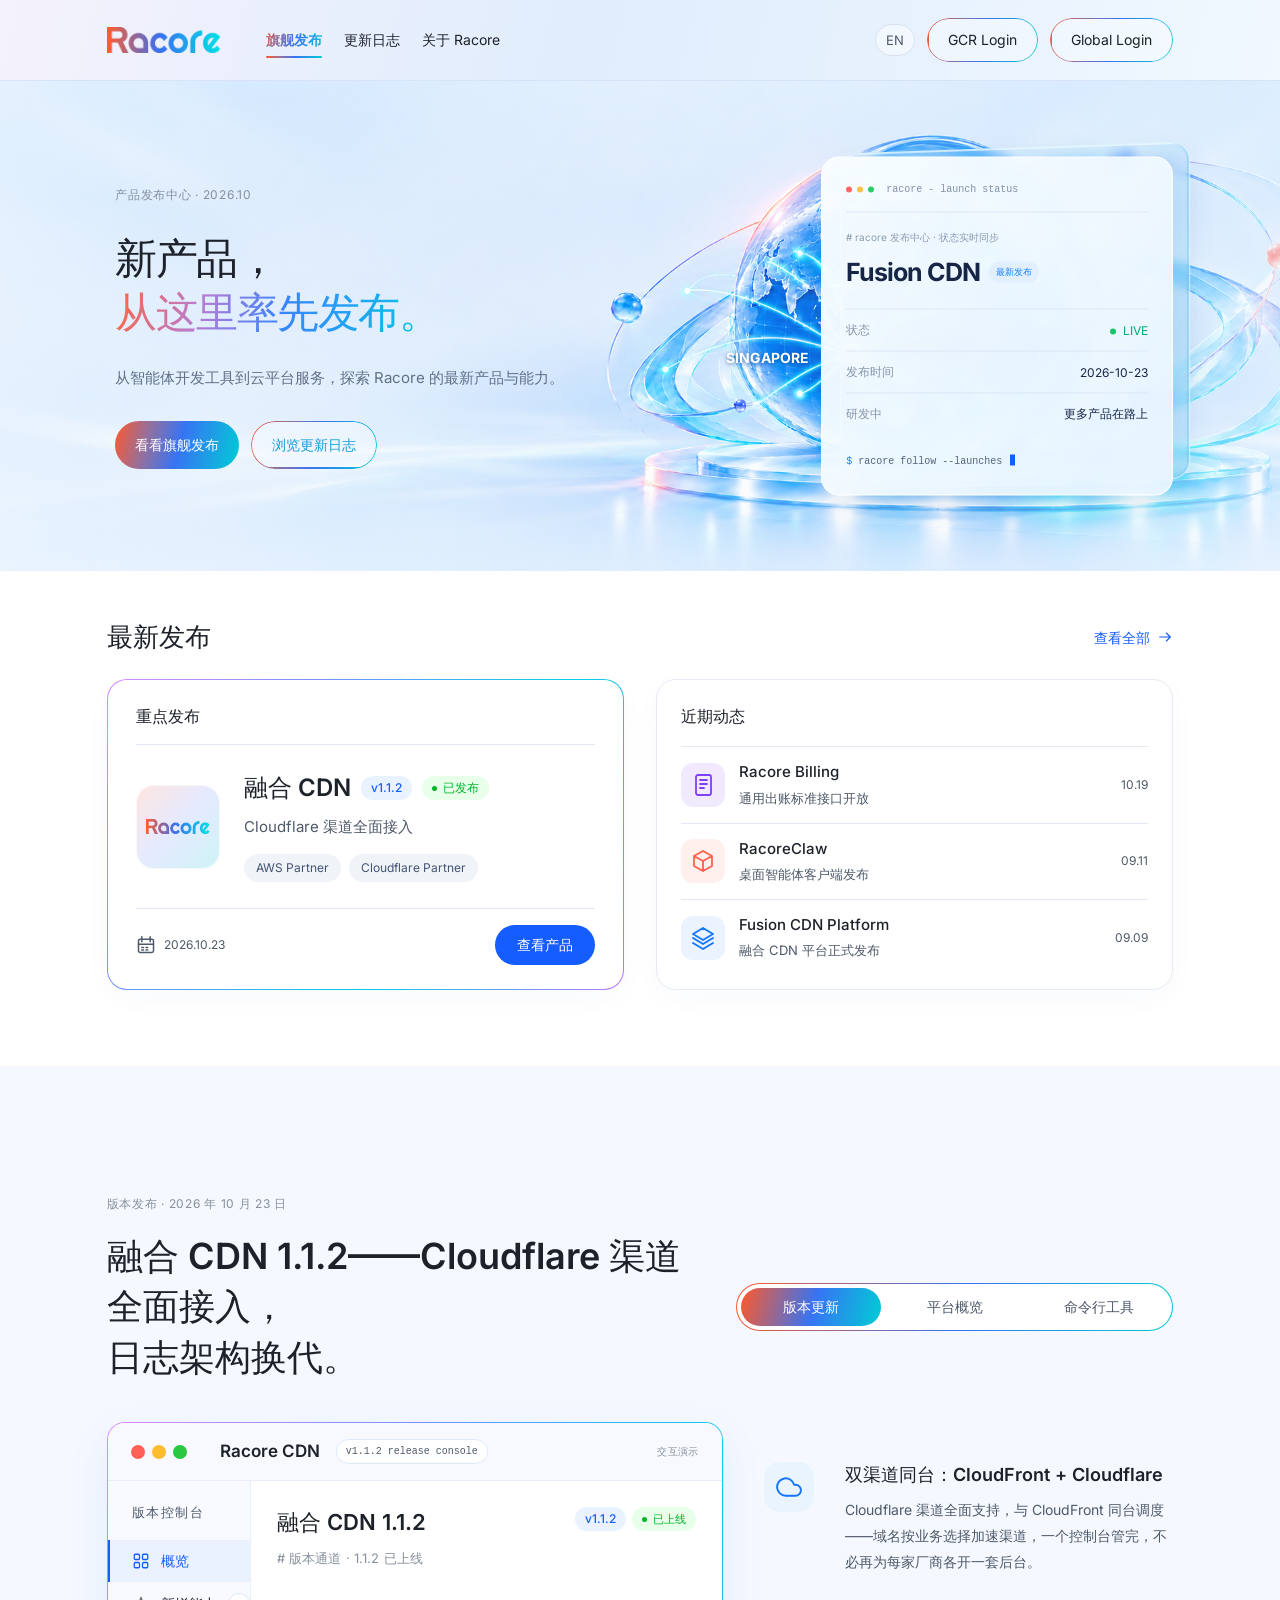
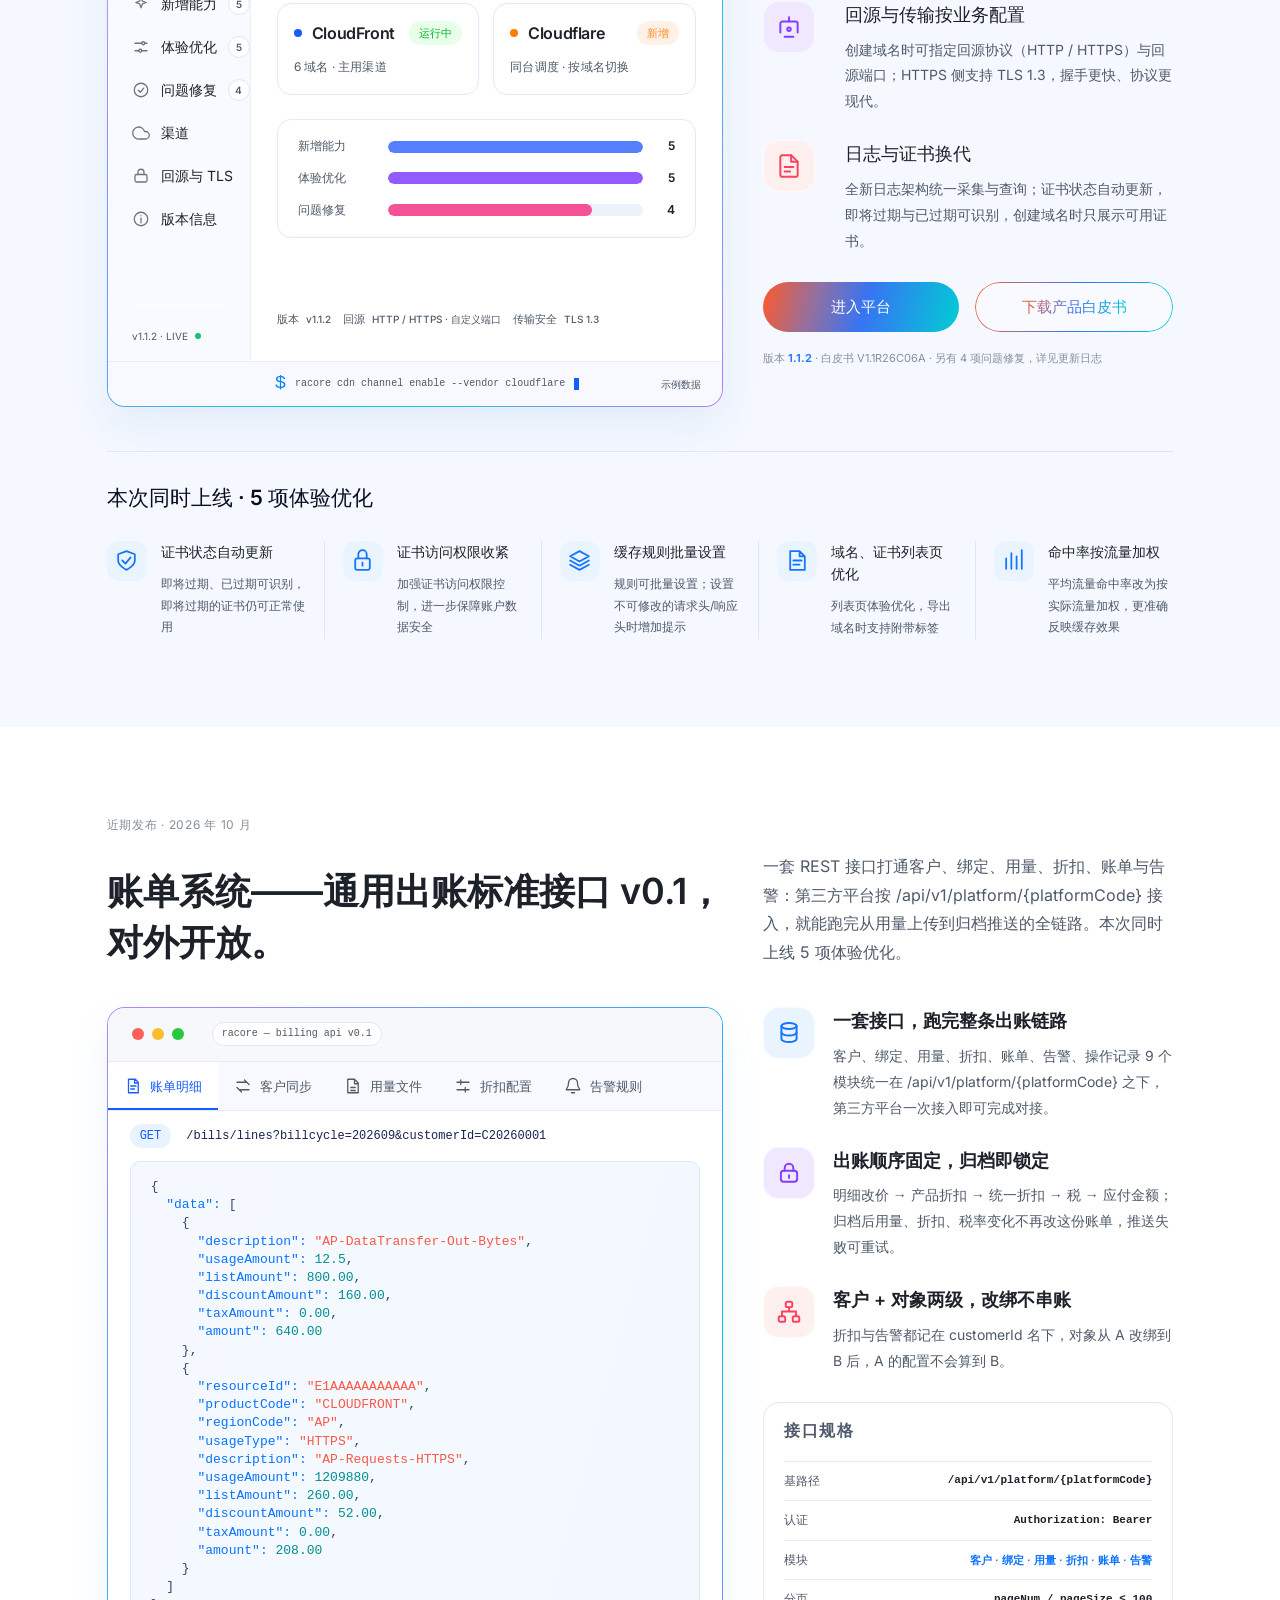
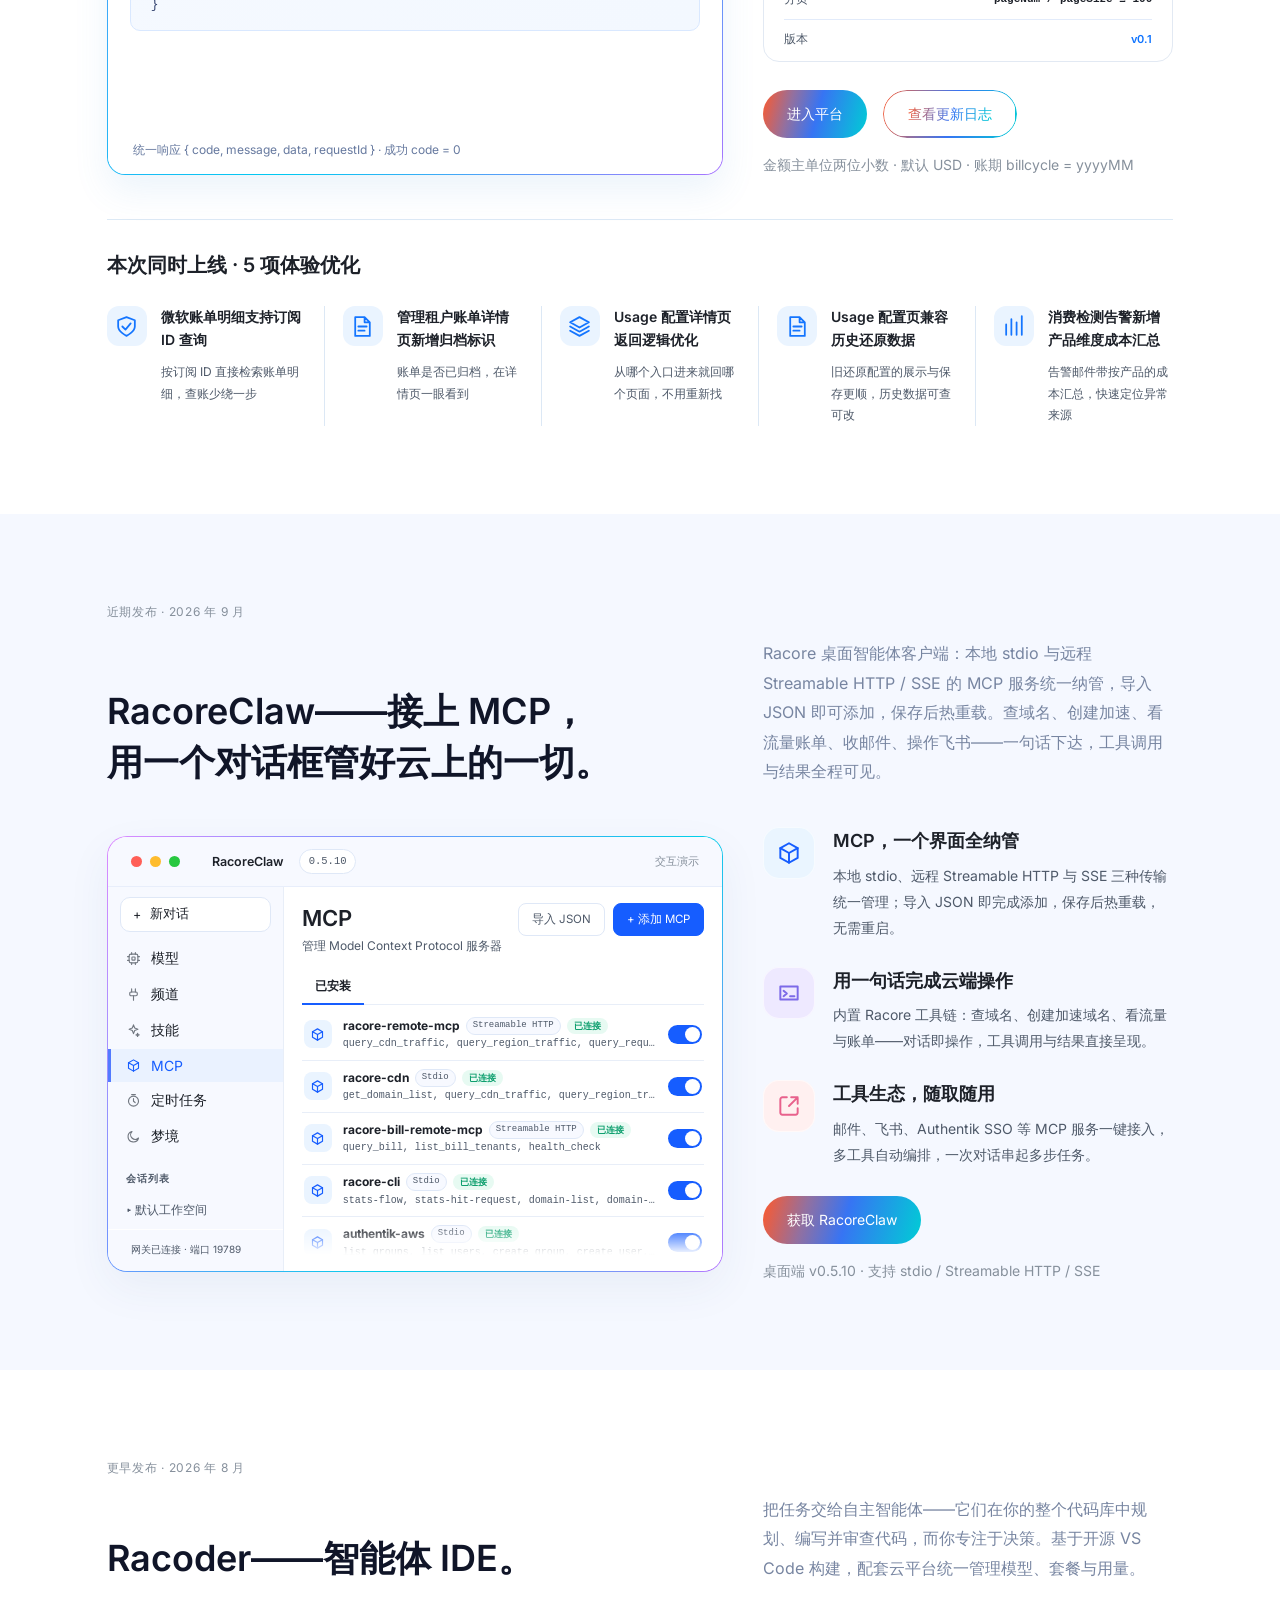
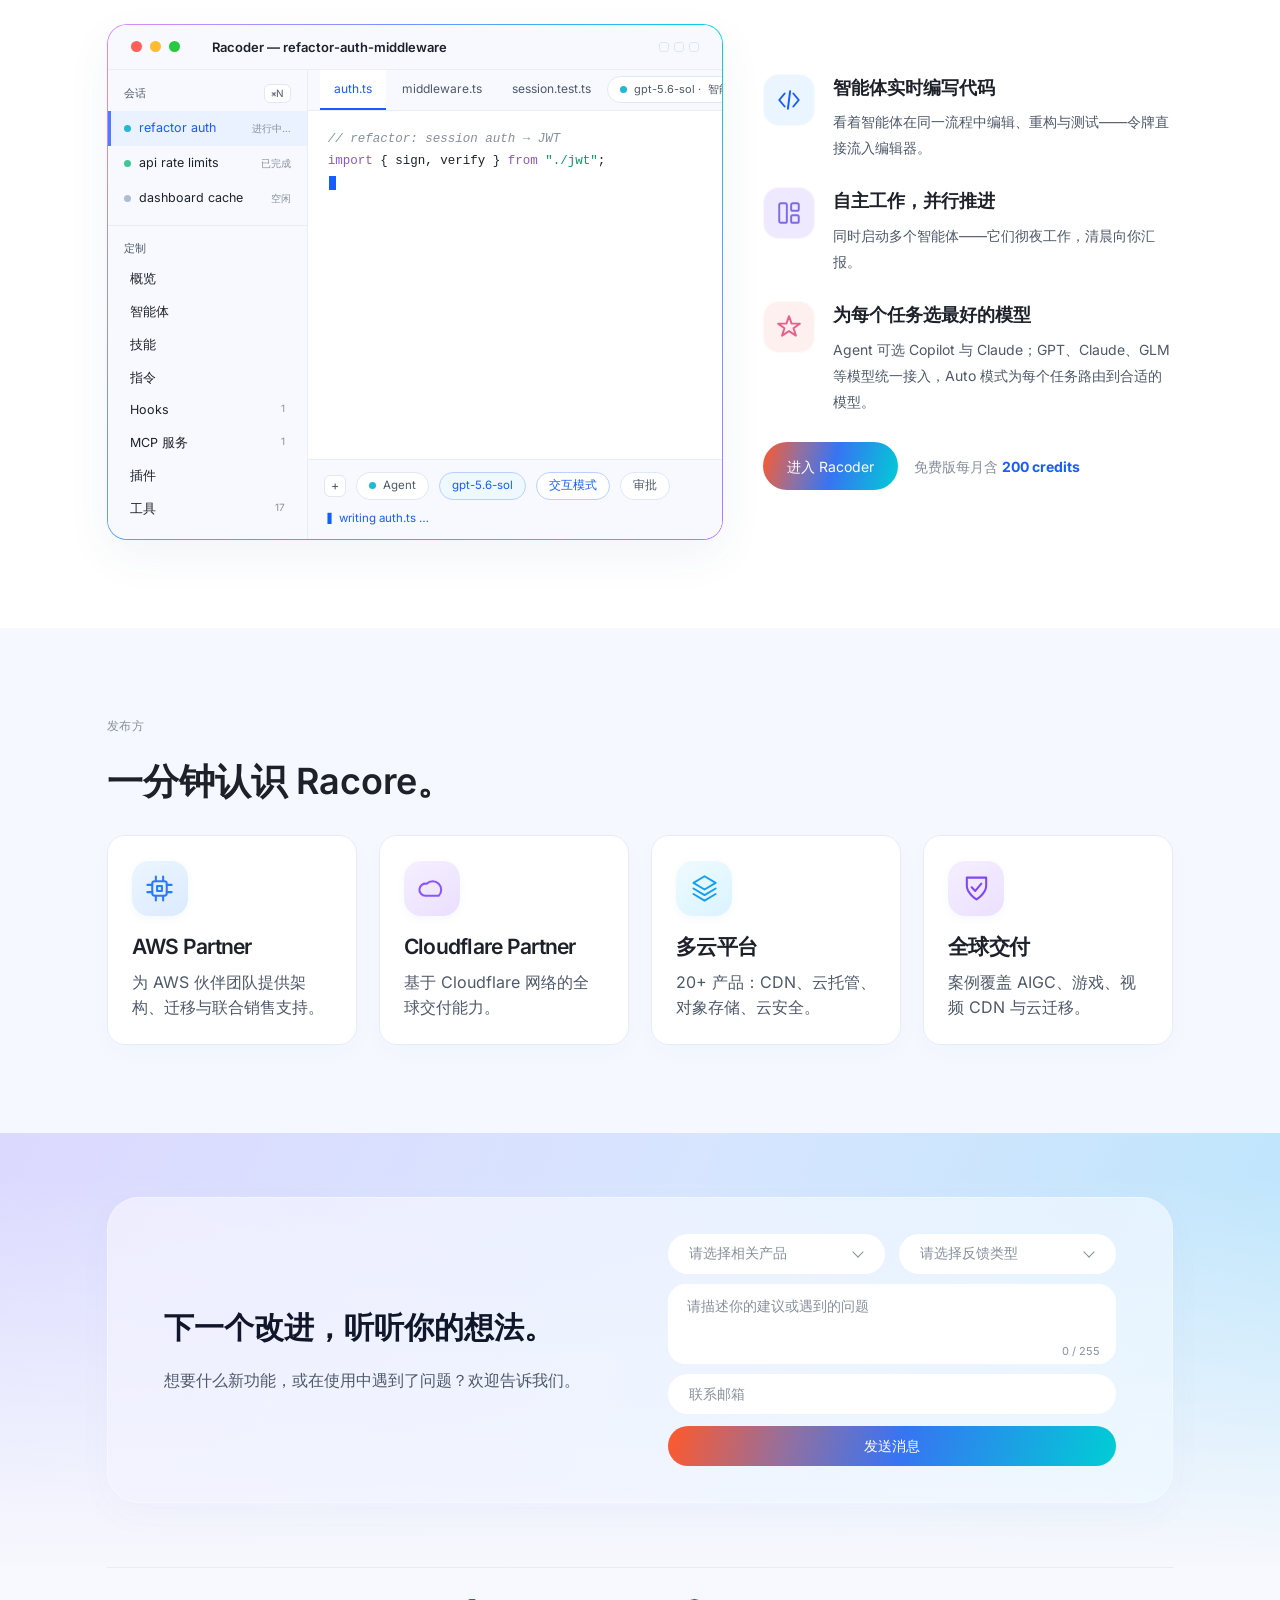
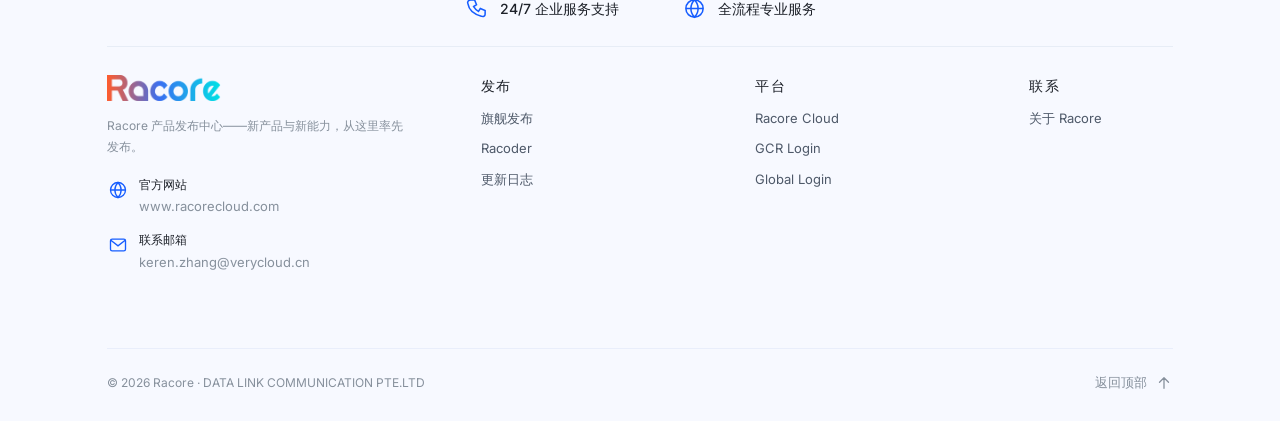
==== commit b79e0da6: "feat(ui): 整站换用 2026-11-05 新版 UI，重构为分层 CSS/JS 模块 来源：徐超林交付《Racore-产品发布页-2026-11-05.zip》 - 首页首屏改为地球/路由视" ====
--- a/index.html
+++ b/index.html
@@ -6,10 +6,8 @@
 <title>Racore — 产品发布中心 | Product Launch Hub</title>
 <meta name="description" content="Racore 产品发布中心——新产品与新能力，从这里率先发布。含更新日志（Changelog）。最新发布：融合 CDN 1.1.2（Cloudflare 渠道全面接入、TLS 1.3、全新日志架构）；已发布：账单系统通用出账标准接口 v0.1、RacoreClaw 桌面智能体、融合 CDN 平台、Racore CDN CLI、Racoder 智能体 IDE。">
 <link rel="icon" type="image/svg+xml" href="[data-uri]">
-<link rel="preconnect" href="https://fonts.googleapis.com">
-<link rel="preconnect" href="https://fonts.gstatic.com" crossorigin>
-<link href="https://fonts.googleapis.com/css2?family=Inter+Tight:wght@300;400;500;600;700;800;900&family=Noto+Sans+SC:wght@400;500;700;900&display=swap" rel="stylesheet">
 <style>
+
 /* ============================================================
    RACORE PRODUCT LAUNCH HUB — tokens aligned with Racore_W site
    ============================================================ */
@@ -332,10 +330,6 @@
 .feat-cta-row{margin-top:32px;display:flex;align-items:center;gap:18px;flex-wrap:wrap}
 .feat-note{font-size:14px;color:var(--ink-3)}
 .feat-note b{color:var(--brand)}
-.feat-sub-row{margin-top:16px;display:flex;align-items:center;gap:16px;flex-wrap:wrap}
-.feat-link{display:inline-flex;align-items:center;gap:7px;font-size:14px;font-weight:700;color:var(--brand)}
-.feat-link .arrow{transition:transform .15s}
-.feat-link:hover .arrow{transform:translateX(4px)}
 
 /* ---------- featured launch: RacoreClaw (light desktop-app mock) ---------- */
 .claw{
@@ -421,107 +415,6 @@
 .claw-note{font-size:11.5px;color:var(--ink-3);margin-top:14px}
 .claw-pane .claw-panehead + .claw-row:first-of-type{margin-top:6px}
 
-/* ---------- fusion cdn platform: light console dashboard (2026-10 restyle) ----------
-   Reuses the .claw window chrome (titlebar / sidebar / navitem) so this section
-   belongs to the same visual family as RacoreClaw; the world map is a dot-matrix
-   SVG generated from Natural Earth 110m land. */
-.fus-grid{display:grid;grid-template-columns:minmax(0,1.24fr) minmax(0,.76fr);gap:44px;align-items:center}
-.cdndash{min-height:0}
-.cdndash .claw-center{padding:14px 16px 15px;display:flex;flex-direction:column;gap:11px}
-.cdn-pane[hidden]{display:none}
-.cdn-pane{display:flex;flex-direction:column;gap:10px;min-width:0}
-.cdndash .claw-panehead h3{font-size:17px}
-.cdndash .claw-panehead p{margin-top:2px;font-size:10px;color:var(--ink-3);letter-spacing:.01em}
-.cdn-chans{margin-left:auto;display:flex;align-items:center;gap:6px;flex-wrap:wrap}
-.cdn-chanlabel{font-size:9px;letter-spacing:.1em;text-transform:uppercase;color:var(--ink-3)}
-.cdn-chip{font-family:var(--mono);font-size:9px;color:var(--brand);background:var(--brand-ghost);border:1px solid rgba(81,122,235,.28);border-radius:999px;padding:2px 8px;white-space:nowrap}
-.cdn-chip.cl{color:#C2620B;background:rgba(246,130,31,.1);border-color:rgba(246,130,31,.32)}
-.cdn-kpis{display:grid;grid-template-columns:repeat(3,minmax(0,1fr));gap:8px}
-.cdn-kpi{border:1px solid var(--line-2);border-radius:11px;padding:8px 11px 9px;background:#fff;transition:border-color .15s,box-shadow .15s}
-.cdn-kpi:hover{border-color:rgba(81,122,235,.35);box-shadow:0 6px 18px -10px rgba(81,122,235,.5)}
-.cdn-kpi .k{font-size:9.5px;letter-spacing:.03em;color:var(--ink-3)}
-.cdn-kpi .v{font-family:var(--mono);font-size:17px;font-weight:700;letter-spacing:-.03em;line-height:1.3;color:var(--ink)}
-.cdn-kpi .v i{font-style:normal;font-size:10px;font-weight:500;color:var(--ink-3);margin-left:1px}
-.cdn-kpi .d{font-size:9.5px;font-weight:600}
-.cdn-kpi .d.up{color:#0E9F6E}
-.cdn-mapbox{border:1px solid var(--line-2);border-radius:12px;padding:8px 9px 5px;background:linear-gradient(180deg,#FAFCFF,#F2F7FE);overflow:hidden}
-.cdn-maph{display:flex;align-items:center;gap:8px;padding:0 1px 5px;font-size:9.5px;color:var(--ink-3)}
-.cdn-maph b{font-size:10px;font-weight:700;color:var(--ink);letter-spacing:.02em}
-.cdn-legend{margin-left:auto;display:inline-flex;align-items:center;gap:4px;font-family:var(--mono);font-size:8.5px;color:var(--ink-3)}
-.cdn-legend i{width:6px;height:6px;border-radius:50%;display:inline-block;margin-left:5px}
-.cdn-legend i.cf{background:var(--brand)}
-.cdn-legend i.cl{background:#F6821F}
-.cdn-map{position:relative;width:100%}
-.cdn-map svg{display:block;width:100%;height:auto}
-.cdn-dots{stroke:#A9C4EC;stroke-width:2.7;fill:none;stroke-linecap:round}
-.cdn-arc{stroke:url(#cdnArc);stroke-width:1.7;fill:none;stroke-dasharray:3 7;opacity:.45;transition:opacity .3s}
-.cdndash.go .cdn-arc{opacity:1;animation:cdnflow 1.15s linear infinite}
-@keyframes cdnflow{to{stroke-dashoffset:-20}}
-.cdn-node{fill:#fff;stroke-width:2}
-.cdn-node.cf{stroke:var(--brand)}
-.cdn-node.cl{stroke:#F6821F}
-.cdn-hub-ring{fill:rgba(81,122,235,.15)}
-.cdn-hub{fill:var(--brand);stroke:#fff;stroke-width:2.2}
-.cdn-lab{position:absolute;transform:translate(-50%,-186%);font-size:8.5px;line-height:1;color:var(--ink-2);white-space:nowrap;pointer-events:none;text-shadow:0 1px 0 #fff,0 -1px 0 #fff,1px 0 0 #fff,-1px 0 0 #fff}
-.cdn-lab.left{transform:translate(-108%,-162%)}
-.cdn-lab.right{transform:translate(6%,-162%)}
-.cdn-lab.pill{transform:translate(-50%,-215%);background:var(--brand);color:#fff;font-weight:700;font-size:8.5px;padding:2px 6px;border-radius:999px;box-shadow:0 4px 10px -3px rgba(81,122,235,.75);text-shadow:none}
-.cdn-reqs{border:1px solid var(--line-2);border-radius:12px;overflow:hidden;background:#fff}
-.cdn-reqs-h{display:flex;align-items:center;gap:7px;padding:6px 11px;background:var(--bg-soft);border-bottom:1px solid var(--line-2);font-size:9px;color:var(--ink-3)}
-.cdn-reqs-h b{font-size:10px;font-weight:700;color:var(--ink)}
-.cdn-reqs-c{margin-left:auto;display:inline-flex;gap:10px}
-.cdn-reqs-c i{font-style:normal;width:44px;text-align:right}
-.cdn-row-r{display:grid;grid-template-columns:9px minmax(0,1fr) 62px 48px 44px;align-items:center;gap:7px;padding:4.5px 11px;border-bottom:1px solid var(--line-2);font-size:10.5px}
-.cdn-row-r:last-child{border-bottom:none}
-.cdn-row-r .ri{width:6px;height:6px;border-radius:50%;background:var(--brand)}
-.cdn-row-r .ri.cl{background:#F6821F}
-.cdn-row-r b{font-weight:600;color:var(--ink);white-space:nowrap;overflow:hidden;text-overflow:ellipsis}
-.cdn-row-r .rv{font-family:var(--mono);font-size:8.5px;color:var(--ink-3)}
-.cdn-row-r .rl{font-family:var(--mono);font-size:9.5px;color:var(--ink-2);text-align:right}
-.cdn-row-r .rh{font-family:var(--mono);font-size:9.5px;color:#0E9F6E;text-align:right}
-.cdn-specs{display:flex;align-items:center;gap:13px;flex-wrap:wrap;padding:0 1px;font-size:9px;color:var(--ink-3)}
-.cdn-specs{margin-top:auto;padding-top:6px}
-.cdndash .claw-center{display:flex;flex-direction:column}
-.cdndash .cdn-pane:not([hidden]){flex:1 1 auto;min-height:0}
-.cdn-specs>span{display:inline-flex;align-items:center;gap:5px}
-.cdn-specs i{font-style:normal}
-.cdn-specs b{font-family:var(--mono);font-size:9px;font-weight:600;color:var(--ink-2)}
-.cdn-rows{display:flex;flex-direction:column}
-.cdn-row{display:flex;align-items:center;gap:10px;padding:8px 2px;border-bottom:1px solid var(--line-2);font-size:11px}
-.cdn-row:last-child{border-bottom:none}
-.cdn-row b{font-family:var(--mono);font-size:10.5px;font-weight:600;color:var(--ink)}
-.cdn-row .m{margin-left:auto;font-family:var(--mono);font-size:10px;color:var(--ink-3)}
-.cdn-row .st{font-size:9px;font-weight:600;border-radius:999px;padding:1.5px 7px;white-space:nowrap}
-.cdn-row .st.ok{color:#0E9F6E;background:rgba(62,207,142,.16)}
-.cdn-row .st.warn{color:#C2410C;background:rgba(249,168,37,.2)}
-.cdn-log{font-family:var(--mono);font-size:9px;line-height:1.95;color:var(--ink-2);background:var(--bg-soft);border:1px solid var(--line-2);border-radius:10px;padding:8px 10px;white-space:pre;overflow:hidden;text-overflow:ellipsis}
-.cdn-log b{color:#0E9F6E;font-weight:600}
-.cdn-log .t{color:var(--ink-3)}
-.pill{font-size:8.5px;font-weight:700;border-radius:999px;padding:1.5px 7px;white-space:nowrap}
-.cdn-chip.ok{color:#0E9F6E;background:rgba(62,207,142,.14);border-color:rgba(62,207,142,.35)}
-.cdn-foot{display:flex;align-items:center;gap:9px;padding:9px 15px;border-top:1px solid var(--line-2);background:var(--bg-soft);font-family:var(--mono);font-size:10.5px;color:var(--ink-2);cursor:pointer;transition:background .15s}
-.cdn-foot:hover{background:#fff}
-.cdn-foot .p{color:var(--brand)}
-.cdn-foot .cursor-blink{width:6px;height:12px;background:var(--brand);vertical-align:-2px}
-.cdn-foot-hint{margin-left:auto;font-family:var(--sans);font-size:9px;color:var(--ink-3);letter-spacing:.02em}
-#fusOut{padding:0 15px;background:var(--bg-soft);font-family:var(--mono);font-size:10px;color:#0E9F6E;border-top:1px solid transparent}
-#fusOut.show{padding-bottom:9px;border-top-color:var(--line-2)}
-@media (max-width:1000px){
-  .fus-grid{grid-template-columns:1fr;gap:40px}
-  .cdndash .claw-center{padding:14px}
-}
-@media (max-width:720px){
-  .cdn-kpis{grid-template-columns:repeat(3,minmax(0,1fr));gap:6px}
-  .cdn-kpi{padding:7px 8px 8px}
-  .cdn-kpi .v{font-size:14px}
-  .cdn-row-r{grid-template-columns:9px minmax(0,1fr) 54px 44px;gap:6px;padding:5px 9px}
-  .cdn-row-r .rv{display:none}
-  .cdn-reqs-c i{width:40px}
-  .cdn-specs{gap:9px;font-size:8.5px}
-  .cdn-log{font-size:8px}
-  .cdn-chans{display:none}
-}
-
 /* ---------- real product screenshot (Racore CDN CLI section) ---------- */
 /* light chrome — tonally matched to the .claw window above (white surface,
    --bg-soft caption bar, --ink text, brand-blue tag) so the two featured
@@ -596,6 +489,18 @@
 .api-code::-webkit-scrollbar-track{background:transparent}
 .api-code::-webkit-scrollbar-thumb{background:rgba(255,255,255,.18);border-radius:99px}
 .api-note{margin-top:10px;font-size:12px;color:rgba(255,255,255,.45)}
+.bilstrip{
+  margin-top:56px;padding:26px 28px;background:#fff;
+  border:1px solid var(--line-2);border-radius:var(--radius-lg);
+  box-shadow:0 1px 2px rgba(29,33,41,.03),0 18px 40px -34px rgba(29,33,41,.3);
+}
+.bilstrip-h{font-family:var(--mono);font-size:10px;font-weight:700;letter-spacing:.12em;text-transform:uppercase;color:var(--ink-3);margin-bottom:16px}
+.bilstrip-grid{display:grid;grid-template-columns:repeat(5,1fr);gap:18px}
+.bilstrip-item{display:flex;flex-direction:column}
+.bilstrip-item .n{display:block;font-family:var(--mono);font-size:10.5px;font-weight:700;color:var(--brand);margin-bottom:6px}
+.bilstrip-item .t{font-size:14.5px;font-weight:600;color:var(--ink);line-height:1.45}
+.bilstrip-item .d{margin-top:6px;font-size:12.5px;color:var(--ink-2);line-height:1.6}
+@media (min-width:1001px){.bilstrip-item .t{min-height:2.9em}}
 
 /* ---------- about (pastel spec cards, W style) ---------- */
 .ab-grid{display:grid;grid-template-columns:repeat(4,1fr);gap:18px}
@@ -655,6 +560,7 @@
 /* ---------- responsive ---------- */
 @media (max-width:1000px){
   .claw-main{grid-template-columns:160px 1fr}
+  .bilstrip-grid{grid-template-columns:repeat(2,1fr)}
   .hero-inner{grid-template-columns:1fr;gap:44px;padding:88px 20px 64px}
   .hero-visual{justify-content:center}
   .console{max-width:560px}
@@ -665,6 +571,8 @@
 @media (max-width:720px){
   .claw-main{grid-template-columns:1fr}
   .claw-side{display:none}
+  .bilstrip-grid{grid-template-columns:1fr}
+  .bilstrip{padding:20px 18px}
   .api-code{font-size:10.5px}
   .nav{display:none}
   .bar-in{gap:10px;flex-wrap:wrap;height:auto;padding:12px 16px}
@@ -683,18 +591,618 @@
   .cursor-blink,.ide-caret,.sdot.pulse,.status-dot{animation:none}
   *{transition:none!important;animation:none!important}
 }
+
 </style>
-</head>
+<style>
+/* ============================================================
+   RACORE PRODUCT LAUNCH HUB — tokens aligned with Racore_W site
+   ============================================================ */
+:root{
+  --page-bg:#FFFFFF;
+  --bg-soft:#FAF9FC;
+  --ink:#1D2129;            /* headings (W site --color-ink) */
+  --ink-2:#4E5969;          /* body */
+  --ink-3:#86909C;          /* muted */
+  --line:#E5E7EB;
+  --line-2:#F0F1F3;
+  --brand:#517AEB;
+  --brand-ghost:rgba(81,122,235,.10);
+  --live:#3ECF8E;
+  /* Racore brand gradient (same as Racore_W) */
+  --g1:#F75D36; --g2:#A86C8D; --g3:#517AEB; --g4:#2CB6EE; --g5:#1BD0EA;
+  --racore-grad:linear-gradient(135deg,#F75D36 0%,#A86C8D 28%,#517AEB 48%,#2CB6EE 74%,#1BD0EA 100%);
+  /* dark product surfaces (IDE / console) — W tech-architecture tone */
+  --void:#1D2129;
+  --void-2:#232833;
+  --void-line:rgba(255,255,255,.10);
+  --mint:#2CB6EE;
+  --mint-ghost:rgba(44,182,238,.14);
+  /* pastel card tints (W site) */
+  --pastel-pink:#FFF0F0;
+  --pastel-mint:#F0FFF4;
+  --pastel-amber:#FFFBEB;
+  --pastel-lav:#E8E6FF;
+  --pastel-sky:#EFF6FF;
+  --radius:14px;
+  --radius-lg:20px;
+  --sans:"Inter Tight","Noto Sans SC",system-ui,-apple-system,"Segoe UI","PingFang SC",sans-serif;
+  --mono:"SF Mono","Monaco","Menlo","Consolas",ui-monospace,monospace;
+}
+*{margin:0;padding:0;box-sizing:border-box}
+html{scroll-behavior:smooth}
+body{
+  font-family:var(--sans);
+  background:var(--page-bg);
+  color:var(--ink-2);
+  -webkit-font-smoothing:antialiased;
+  line-height:1.75;
+  overflow-x:hidden;
+}
+::selection{background:rgba(81,122,235,.22);color:var(--ink)}
+a{color:inherit;text-decoration:none}
+img{display:block;max-width:100%}
+:focus-visible{outline:2px solid var(--brand);outline-offset:2px;border-radius:4px}
+.mono{font-family:var(--mono)}
+
+/* ---------- top bar ---------- */
+.bar{
+  position:sticky;top:0;z-index:50;
+  background:rgba(255,255,255,.82);
+  backdrop-filter:saturate(1.4) blur(12px);
+  border-bottom:1px solid transparent;
+  transition:border-color .3s ease,box-shadow .3s ease;
+}
+.bar.scrolled{
+  border-bottom:1px solid var(--line);
+  box-shadow:0 6px 24px -12px rgba(29,33,41,.14);
+}
+.bar-in{
+  max-width:1240px;margin:0 auto;height:68px;
+  display:flex;align-items:center;gap:24px;padding:0 24px;
+}
+.brand{display:flex;align-items:center;gap:10px;font-weight:800;font-size:22px;letter-spacing:-.01em;color:var(--ink)}
+.brand span{
+  background:var(--racore-grad);
+  -webkit-background-clip:text;background-clip:text;
+  -webkit-text-fill-color:transparent;color:transparent;
+}
+.nav{display:flex;gap:2px;margin-left:8px}
+.nav a{
+  padding:8px 15px;border-radius:999px;font-size:15px;font-weight:500;color:var(--ink);
+  transition:background .15s,color .15s;
+}
+.nav a:hover{background:var(--brand-ghost);color:var(--brand)}
+.bar-right{margin-left:auto;display:flex;align-items:center;gap:10px}
+
+/* ---------- buttons ---------- */
+.btn{
+  display:inline-flex;align-items:center;gap:8px;
+  font-size:14px;font-weight:600;border-radius:999px;padding:0 24px;
+  border:1.5px solid transparent;cursor:pointer;transition:all .18s;white-space:nowrap;
+  height:44px;line-height:1;box-sizing:border-box;
+}
+.btn .arrow{transition:transform .15s}
+.btn:hover .arrow{transform:translateX(3px)}
+/* primary: brand gradient pill */
+.btn-grad{
+  position:relative;color:#fff;border:none;font-weight:700;
+  background:var(--racore-grad);background-size:160% 160%;background-position:0% 50%;
+  isolation:isolate;
+  transition:background-position .5s ease,transform .2s ease,box-shadow .28s ease;
+}
+.btn-grad:hover{
+  transform:translateY(-1px);background-position:100% 50%;
+  box-shadow:0 12px 28px -8px rgba(81,122,235,.45);
+}
+.btn-grad span{color:#fff;position:relative;z-index:1}
+/* navbar ghost: transparent + gradient border ring */
+.btn-ghost{position:relative;background:transparent;color:var(--ink);border:1.5px solid transparent;height:40px;padding:0 18px;font-weight:500}
+.btn-ghost::before{
+  content:"";position:absolute;inset:0;border-radius:inherit;padding:1.5px;
+  background:var(--racore-grad);
+  -webkit-mask:linear-gradient(#000 0 0) content-box,linear-gradient(#000 0 0);
+  -webkit-mask-composite:xor;mask-composite:exclude;
+  pointer-events:none;
+}
+.btn-ghost:hover{transform:translateY(-1px);box-shadow:0 8px 20px -8px rgba(81,122,235,.35)}
+.btn-ghost:hover span{
+  background:var(--racore-grad);
+  -webkit-background-clip:text;background-clip:text;
+  -webkit-text-fill-color:transparent;color:transparent;
+}
+/* outline ghost on light sections */
+.btn-line{border:1.5px solid var(--line);background:#fff;color:var(--ink)}
+.btn-line:hover{border-color:var(--brand);color:var(--brand)}
+.lang{
+  font-family:var(--mono);font-size:12px;color:var(--ink-3);
+  border:1px solid var(--line);border-radius:999px;padding:6px 13px;background:transparent;cursor:pointer;
+  transition:color .15s,border-color .15s;
+}
+.lang:hover{color:var(--brand);border-color:var(--brand)}
+
+/* ---------- hero ---------- */
+.hero{position:relative;overflow:hidden}
+.hero::before{
+  content:"";position:absolute;inset:0;z-index:0;pointer-events:none;
+  background:
+    radial-gradient(900px 560px at 8% 0%, rgba(247,93,54,.10), transparent 58%),
+    radial-gradient(950px 620px at 85% 18%, rgba(81,122,235,.12), transparent 58%),
+    radial-gradient(820px 600px at 45% 100%, rgba(27,208,234,.10), transparent 60%),
+    radial-gradient(700px 520px at 30% 55%, rgba(168,108,141,.08), transparent 62%),
+    linear-gradient(180deg,#FBFAFE 0%,var(--page-bg) 78%);
+}
+.hero-inner{
+  max-width:1240px;margin:0 auto;padding:110px 24px 88px;position:relative;z-index:1;
+  display:grid;grid-template-columns:1.08fr .92fr;gap:56px;align-items:center;
+}
+.eyebrow{
+  font-size:12.5px;font-weight:700;letter-spacing:.12em;text-transform:uppercase;
+  display:inline-flex;align-items:center;gap:8px;margin-bottom:24px;
+  background:#fff;color:var(--brand);
+  border:1px solid var(--line);
+  padding:7px 16px;border-radius:999px;
+  box-shadow:0 2px 10px -4px rgba(29,33,41,.08);
+}
+h1.display{
+  font-weight:800;
+  font-size:clamp(38px,5.6vw,60px);line-height:1.14;letter-spacing:-.015em;
+  max-width:15em;color:var(--ink);
+}
+h1.display em{
+  font-style:normal;
+  background:var(--racore-grad);-webkit-background-clip:text;background-clip:text;
+  -webkit-text-fill-color:transparent;color:transparent;
+}
+.hero-sub{max-width:560px;margin:22px 0 0;font-size:17px;color:var(--ink-2);line-height:1.8}
+.hero-cta{display:flex;gap:14px;margin-top:36px;flex-wrap:wrap}
+.hero-cta .btn{height:48px;padding:0 28px;font-size:15px}
+.hero-meta{margin-top:20px;font-size:14px;color:var(--ink-3)}
+.hero-meta b{color:var(--ink-2);font-weight:600}
+
+/* hero visual: launch status console (dark product surface) */
+.hero-visual{display:flex;justify-content:flex-end}
+.console{
+  width:100%;max-width:520px;
+  background:var(--void);border:1px solid var(--void-2);
+  border-radius:var(--radius-lg);overflow:hidden;
+  box-shadow:0 30px 70px -30px rgba(29,33,41,.45),0 12px 32px -16px rgba(81,122,235,.25);
+}
+.console-bar{
+  display:flex;align-items:center;gap:8px;padding:14px 18px;
+  border-bottom:1px solid var(--void-line);
+}
+.dot{width:11px;height:11px;border-radius:50%}
+.dot.r{background:#FF5F57}.dot.y{background:#FEBC2E}.dot.g{background:#28C840}
+.console-title{margin-left:10px;font-family:var(--mono);font-size:12px;color:rgba(255,255,255,.5)}
+.console-body{padding:22px 26px 26px;font-family:var(--mono);font-size:13.5px;line-height:1.9;color:rgba(255,255,255,.78)}
+.console-body .p{color:rgba(255,255,255,.42)}
+.kv{display:flex;justify-content:space-between;gap:16px;padding:9px 4px;border-bottom:1px solid var(--void-line)}
+.kv:last-of-type{border-bottom:none}
+.kv span{color:rgba(255,255,255,.5)}
+.kv b{font-weight:600;color:#fff;text-align:right}
+.kv b.m{color:var(--mint)}
+.status-dot{
+  display:inline-block;width:8px;height:8px;border-radius:50%;background:var(--live);
+  vertical-align:1px;margin-right:6px;animation:statusPulse 1.8s ease-out infinite;
+}
+@keyframes statusPulse{
+  0%{box-shadow:0 0 0 0 rgba(62,207,142,.45)}
+  70%{box-shadow:0 0 0 8px rgba(62,207,142,0)}
+  100%{box-shadow:0 0 0 0 rgba(62,207,142,0)}
+}
+.cmd{margin-top:14px;cursor:pointer}
+.cmd-out{overflow:hidden;max-height:0;opacity:0;transition:max-height .35s ease,opacity .3s ease;color:var(--mint)}
+.cmd-out.show{max-height:80px;opacity:1}
+.cursor-blink{display:inline-block;width:8px;height:16px;background:var(--g5);vertical-align:-3px;animation:blink 1.1s steps(1) infinite}
+@keyframes blink{50%{opacity:0}}
+
+/* ---------- sections ---------- */
+.section{max-width:1240px;margin:0 auto;padding:88px 24px}
+.sec-head{max-width:660px;margin-bottom:56px}
+.sec-head.center{margin-left:auto;margin-right:auto;text-align:center}
+h2.title{font-weight:800;font-size:clamp(28px,3.4vw,44px);line-height:1.18;letter-spacing:-.015em;color:var(--ink)}
+.sec-sub{margin-top:14px;font-size:16.5px;color:var(--ink-2)}
+.kicker{
+  display:inline-block;font-size:12px;font-weight:700;letter-spacing:.14em;
+  text-transform:uppercase;margin-bottom:16px;color:var(--brand);
+  background:var(--brand-ghost);padding:7px 15px;border-radius:999px;
+}
+
+/* ---------- featured launch (Racoder) ---------- */
+.feat-head{margin:0 auto 52px;max-width:860px;text-align:center}
+.feat-head .sec-sub{margin:16px auto 0;max-width:46em}
+.feat-split{display:grid;grid-template-columns:1.08fr .92fr;gap:48px;align-items:center}
+.ide{
+  background:var(--void);border:1px solid var(--void-2);border-radius:var(--radius-lg);
+  overflow:hidden;box-shadow:0 40px 90px -40px rgba(29,33,41,.5);
+  font-family:var(--mono);font-size:12.5px;color:rgba(255,255,255,.78);text-align:left;
+}
+.ide-titlebar{
+  display:flex;align-items:center;gap:8px;padding:12px 16px;
+  border-bottom:1px solid var(--void-line);background:var(--void-2);
+}
+.ide-wtitle{margin:0 auto;font-size:12px;color:rgba(255,255,255,.5)}
+.ide-wright{display:flex;gap:5px}
+.ide-wright i{width:10px;height:10px;border:1px solid var(--void-line);border-radius:3px}
+.ide-main{display:grid;grid-template-columns:200px 1fr;min-height:380px}
+.ide-side{border-right:1px solid var(--void-line);padding:14px 0;background:var(--void-2)}
+.ide-side-h{display:flex;justify-content:space-between;align-items:center;padding:0 16px 8px;font-size:11px;letter-spacing:.08em;text-transform:uppercase;color:rgba(255,255,255,.5)}
+.ide-new{font-size:10px;border:1px solid var(--void-line);border-radius:4px;padding:1px 6px;color:rgba(255,255,255,.6)}
+.ide-sess{padding:8px 16px;display:flex;align-items:center;gap:8px;font-size:12px;color:rgba(255,255,255,.78);cursor:pointer;transition:background .12s}
+.ide-sess:hover{background:rgba(255,255,255,.05)}
+.ide-sess.on{background:var(--mint-ghost);color:#fff}
+.ide-sess .st{margin-left:auto;font-size:10px;color:rgba(255,255,255,.5)}
+.ide-sess.on .st{color:var(--mint)}
+.sdot{width:7px;height:7px;border-radius:50%;background:rgba(255,255,255,.3);flex:none}
+.sdot.ok{background:var(--mint)}
+.sdot.pulse{background:var(--g5);animation:pulse 1.6s ease-in-out infinite}
+@keyframes pulse{0%,100%{opacity:1}50%{opacity:.35}}
+.ide-side-h2{padding:14px 16px 6px;font-size:10.5px;letter-spacing:.08em;text-transform:uppercase;color:rgba(255,255,255,.5);border-top:1px solid var(--void-line);margin-top:10px}
+.ide-citem{padding:7px 22px;display:flex;justify-content:space-between;font-size:12px;color:rgba(255,255,255,.6);cursor:pointer;transition:color .12s,background .12s}
+.ide-citem:hover{color:#fff;background:rgba(255,255,255,.05)}
+.ide-citem em{font-style:normal;color:rgba(255,255,255,.45);font-size:11px}
+.ide-center{display:flex;flex-direction:column;min-width:0}
+.ide-tabs{display:flex;align-items:center;gap:2px;padding:0 12px;border-bottom:1px solid var(--void-line);background:var(--void-2)}
+.ide-tab{padding:10px 14px;font-size:12px;color:rgba(255,255,255,.5);cursor:pointer;border-bottom:2px solid transparent;transition:color .12s;white-space:nowrap}
+.ide-tab:hover{color:rgba(255,255,255,.85)}
+.ide-tab.on{color:#fff;border-bottom-color:var(--g5)}
+.ide-agent-chip{margin-left:auto;display:inline-flex;align-items:center;gap:7px;font-size:11px;color:rgba(255,255,255,.7);border:1px solid var(--void-line);border-radius:999px;padding:4px 12px;white-space:nowrap}
+.ide-editor{
+  flex:1;padding:18px 20px;overflow:hidden;position:relative;line-height:1.75;
+  font-size:12.5px;color:rgba(255,255,255,.7);min-height:220px;
+}
+.ide-editor pre{margin:0;white-space:pre-wrap;word-break:break-word}
+.ide-caret{display:inline-block;width:7px;height:14px;background:var(--g5);vertical-align:-2px;animation:blink 1s steps(1) infinite;margin-left:1px}
+.tok-k{color:#C792EA}.tok-s{color:#98E6A0}.tok-f{color:#7EC8FF}.tok-c{color:rgba(255,255,255,.4);font-style:italic}.tok-n{color:#F0A35E}.tok-m{color:var(--mint)}
+.ide-agentbar{
+  display:flex;align-items:center;gap:10px;padding:12px 16px;
+  border-top:1px solid var(--void-line);background:var(--void-2);flex-wrap:wrap;
+}
+.ab-plus{width:22px;height:22px;border:1px solid var(--void-line);border-radius:6px;display:inline-flex;align-items:center;justify-content:center;color:rgba(255,255,255,.6);cursor:pointer}
+.ab-plus:hover{color:var(--mint);border-color:rgba(44,182,238,.4)}
+.ab-chip{display:inline-flex;align-items:center;gap:7px;font-size:11.5px;color:#fff;border:1px solid var(--void-line);border-radius:999px;padding:4px 12px}
+.ab-model{font-size:11.5px;color:var(--mint);border:1px solid rgba(44,182,238,.35);border-radius:999px;padding:4px 12px;cursor:pointer}
+.ab-toggle{font-size:11.5px;color:rgba(255,255,255,.5);border:1px solid var(--void-line);border-radius:999px;padding:4px 12px;cursor:pointer;transition:all .12s}
+.ab-toggle.on{color:var(--mint);border-color:rgba(44,182,238,.35)}
+.ab-status{margin-left:auto;font-size:11.5px;color:var(--mint)}
+/* hover playback controls */
+#ideApp{position:relative}
+.ide-ctrl{
+  position:absolute;right:18px;top:50%;transform:translateY(-50%) translateX(6px);
+  z-index:6;display:flex;flex-direction:column;align-items:center;gap:14px;
+  padding:14px 10px;border-radius:999px;
+  background:rgba(29,33,41,.88);border:1px solid var(--void-line);
+  backdrop-filter:saturate(1.3) blur(10px);
+  box-shadow:0 12px 30px -12px rgba(0,0,0,.5);
+  opacity:0;pointer-events:none;transition:opacity .22s ease,transform .22s ease;
+  font-family:var(--sans);
+}
+#ideApp:hover .ide-ctrl,.ide-ctrl:focus-within{opacity:1;pointer-events:auto;transform:translateY(-50%) translateX(0)}
+.ide-ctrl-btn{
+  width:30px;height:30px;flex:none;border-radius:50%;cursor:pointer;
+  display:inline-flex;align-items:center;justify-content:center;
+  background:var(--racore-grad);color:#fff;border:none;transition:transform .15s,filter .15s;
+}
+.ide-ctrl-btn:hover{transform:scale(1.08);filter:brightness(1.08)}
+.ide-ctrl-btn svg{width:13px;height:13px;display:block;fill:#fff}
+.ide-prog{
+  width:6px;height:120px;border-radius:99px;overflow:hidden;
+  background:rgba(255,255,255,.16);cursor:pointer;position:relative;flex:none;
+  display:flex;align-items:flex-end;
+}
+.ide-prog-fill{width:100%;height:0%;border-radius:99px;background:var(--racore-grad);transition:height .12s linear}
+.ide-time{font-family:var(--mono);font-size:11px;color:rgba(255,255,255,.6);min-width:38px;text-align:center;white-space:nowrap}
+.ide-speed{display:flex;flex-direction:column;gap:2px;background:rgba(255,255,255,.08);border-radius:999px;padding:2px}
+.ide-speed button{
+  font-family:var(--mono);font-size:11px;font-weight:600;line-height:1;
+  color:rgba(255,255,255,.6);background:transparent;border:none;cursor:pointer;
+  padding:4px 8px;border-radius:999px;transition:all .15s;
+}
+.ide-speed button:hover{color:#fff}
+.ide-speed button.on{color:#fff;background:var(--racore-grad)}
+/* right copy */
+.ide-feats{display:flex;flex-direction:column;gap:24px}
+.ide-feat{display:flex;gap:18px;align-items:flex-start}
+.ide-feat-ic{
+  flex:0 0 auto;width:50px;height:50px;border-radius:14px;
+  display:flex;align-items:center;justify-content:center;color:var(--brand);
+  background:var(--pastel-sky);
+}
+.ide-feat:nth-child(2) .ide-feat-ic{background:var(--pastel-lav);color:#7C6AE8}
+.ide-feat:nth-child(3) .ide-feat-ic{background:var(--pastel-pink);color:#E8618C}
+.ide-feat-ic svg{width:25px;height:25px}
+.ide-feat h4{margin:0 0 5px;font-size:18px;font-weight:700;color:var(--ink)}
+.ide-feat p{margin:0;font-size:14.5px;line-height:1.7;color:var(--ink-2)}
+.feat-cta-row{margin-top:32px;display:flex;align-items:center;gap:18px;flex-wrap:wrap}
+.feat-note{font-size:14px;color:var(--ink-3)}
+.feat-note b{color:var(--brand)}
+
+/* ---------- featured launch: RacoreClaw (light desktop-app mock) ---------- */
+.claw{
+  display:flex;flex-direction:column;min-height:434px;
+  background:#fff;border:1px solid var(--line);border-radius:var(--radius-lg);overflow:hidden;
+  box-shadow:0 40px 90px -44px rgba(29,33,41,.35),0 12px 30px -18px rgba(81,122,235,.18);
+  font-size:12.5px;color:var(--ink-2);text-align:left;
+}
+.claw-titlebar{display:flex;align-items:center;gap:8px;padding:12px 16px;border-bottom:1px solid var(--line-2);background:var(--bg-soft)}
+.claw-wtitle{margin:0 auto;font-size:12.5px;font-weight:700;color:var(--ink)}
+.claw-wtitle em{font-style:normal;font-family:var(--mono);font-size:10.5px;font-weight:400;color:var(--ink-3);background:#fff;border:1px solid var(--line);border-radius:999px;padding:1px 7px;margin-left:4px;vertical-align:1px}
+.claw-wright{display:flex;gap:5px}
+.claw-wright i{width:10px;height:10px;border:1px solid var(--line);border-radius:3px}
+.claw-main{display:grid;grid-template-columns:176px 1fr;flex:1;min-height:0}
+.claw-side{display:flex;flex-direction:column;gap:1px;padding:10px 0;background:var(--bg-soft);border-right:1px solid var(--line-2)}
+.claw-new{display:flex;align-items:center;gap:9px;margin:0 12px 8px;padding:8px 12px;font-family:inherit;font-size:12.5px;font-weight:600;color:var(--ink);background:#fff;border:1px solid var(--line);border-radius:10px;cursor:pointer;transition:border-color .15s,color .15s}
+.claw-new:hover{border-color:var(--brand);color:var(--brand)}
+.claw-navitem{display:flex;align-items:center;gap:10px;width:100%;padding:8px 18px;font-family:inherit;font-size:12.5px;color:var(--ink-2);background:transparent;border:none;cursor:pointer;text-align:left;transition:background .12s,color .12s}
+.claw-navitem svg{width:15px;height:15px;flex:none;opacity:.62}
+.claw-navitem:hover{background:rgba(29,33,41,.045);color:var(--ink)}
+.claw-navitem.on{background:#fff;color:var(--ink);font-weight:600;box-shadow:inset 2px 0 0 var(--brand)}
+.claw-navitem.on svg{opacity:1;color:var(--brand)}
+.claw-side-h{padding:16px 18px 6px;font-size:10px;font-weight:700;letter-spacing:.12em;text-transform:uppercase;color:var(--ink-3)}
+.claw-space{padding:8px 18px;font-size:12px;color:var(--ink-2);background:#fff;box-shadow:inset 2px 0 0 var(--brand)}
+.claw-gw{margin-top:auto;padding:12px 18px 4px;font-family:var(--mono);font-size:10px;color:var(--ink-3);border-top:1px solid var(--line-2)}
+.claw-gw .sdot{margin-right:5px}
+.claw-center{padding:16px 18px;min-width:0}
+.claw-pane[hidden]{display:none}
+.claw-panehead{display:flex;align-items:flex-start;gap:12px;flex-wrap:wrap}
+.claw-panehead h3{margin:0;font-size:19px;font-weight:800;color:var(--ink);letter-spacing:-.01em;line-height:1.25}
+.claw-panehead p{margin:3px 0 0;font-size:12px;color:var(--ink-3)}
+.claw-paneact{margin-left:auto;display:flex;gap:8px;flex-wrap:wrap}
+.claw-btn{display:inline-flex;align-items:center;gap:6px;font-size:11.5px;font-weight:600;border-radius:8px;padding:7px 13px;white-space:nowrap}
+.claw-btn-line{color:var(--ink-2);background:#fff;border:1px solid var(--line)}
+.claw-btn-grad{color:#fff;background:var(--brand);border:1px solid var(--brand)}
+.claw-tabrow{margin:14px 0 4px;border-bottom:1px solid var(--line-2)}
+.claw-tab{display:inline-block;padding:7px 13px;font-size:12px;font-weight:600;color:var(--ink);border-bottom:2px solid var(--brand);margin-bottom:-1px}
+.claw-srvlist{max-height:246px;overflow:hidden;-webkit-mask-image:linear-gradient(#000 calc(100% - 30px),transparent);mask-image:linear-gradient(#000 calc(100% - 30px),transparent)}
+.claw-srv{display:flex;align-items:center;gap:11px;padding:8px 2px;border-bottom:1px solid var(--line-2)}
+.claw-srv:last-child{border-bottom:none}
+.claw-srv-ic{width:28px;height:28px;flex:none;border-radius:8px;background:var(--pastel-sky);color:var(--brand);display:flex;align-items:center;justify-content:center}
+.claw-srv-ic svg{width:15px;height:15px}
+.claw-srv-mid{flex:1;min-width:0}
+.claw-srv-t{display:flex;align-items:center;gap:6px;flex-wrap:nowrap;overflow:hidden}
+.claw-srv-t b{font-size:12px;color:var(--ink);white-space:nowrap}
+.claw-badge{font-family:var(--mono);font-size:9px;color:var(--ink-2);background:var(--bg-soft);border:1px solid var(--line);border-radius:999px;padding:1px 6px;white-space:nowrap;flex:none}
+.claw-ok{font-size:9px;font-weight:600;color:#0E9F6E;background:rgba(62,207,142,.16);border-radius:999px;padding:1px 7px;white-space:nowrap;flex:none}
+.claw-srv-tools{margin-top:1px;font-family:var(--mono);font-size:10px;color:var(--ink-3);white-space:nowrap;overflow:hidden;text-overflow:ellipsis}
+.claw-sw{position:relative;width:34px;height:19px;flex:none;border:none;padding:0;border-radius:999px;background:var(--brand);cursor:pointer;transition:background .18s}
+.claw-sw::after{content:"";position:absolute;top:2px;left:17px;width:15px;height:15px;border-radius:50%;background:#fff;transition:left .18s}
+.claw-sw.off{background:#D5D8DE}
+.claw-sw.off::after{left:2px}
+/* chat pane */
+.claw-chips{display:flex;gap:7px;flex-wrap:wrap;margin:14px 0}
+.claw-chip{font-family:inherit;font-size:11.5px;color:var(--brand);background:var(--pastel-sky);border:1px solid transparent;border-radius:999px;padding:6px 13px;cursor:pointer;transition:all .15s}
+.claw-chip:hover{border-color:rgba(81,122,235,.45);transform:translateY(-1px)}
+.claw-chip.on{background:var(--brand);color:#fff}
+.claw-thread{display:flex;flex-direction:column;gap:11px;min-height:252px}
+.claw-empty{display:flex;align-items:center;justify-content:center;min-height:252px;text-align:center;padding:24px 18px;color:var(--ink-3);font-size:12.5px;border:1px dashed var(--line);border-radius:12px}
+.claw-user{align-self:flex-end;max-width:80%;padding:9px 14px;border-radius:14px 14px 4px 14px;background:var(--brand);color:#fff;font-size:12.5px}
+.claw-trace{font-family:var(--mono);font-size:10.5px;color:var(--ink-3);background:var(--bg-soft);border:1px solid var(--line-2);border-radius:9px;padding:7px 11px}
+.claw-trace b{color:var(--brand)}
+.claw-ans{background:#fff;border:1px solid var(--line-2);border-radius:12px;padding:12px 14px;font-size:12.5px;line-height:1.75}
+.claw-ans b{color:var(--ink)}
+.claw-ans ul{margin:7px 0 0;padding-left:18px}
+.claw-ans li{margin-bottom:3px}
+.claw-ans table{width:100%;margin-top:9px;border-collapse:collapse;font-size:11px}
+.claw-ans th,.claw-ans td{border:1px solid var(--line);padding:4px 8px;text-align:left}
+.claw-ans th{background:var(--bg-soft);color:var(--ink);font-weight:600}
+.claw-composer{display:flex;align-items:center;gap:10px;margin-top:14px;padding:10px 14px;border:1px solid var(--line);border-radius:13px;font-size:12px;color:var(--ink-3)}
+.claw-composer .sp{margin-left:auto;display:flex;align-items:center;gap:8px;white-space:nowrap}
+.claw-send{width:22px;height:22px;border-radius:6px;background:var(--brand-ghost);color:var(--brand);display:inline-flex;align-items:center;justify-content:center}
+/* generic pane rows */
+.claw-row{display:flex;align-items:center;gap:11px;padding:10px 2px;border-bottom:1px solid var(--line-2);font-size:12.5px}
+.claw-row:last-child{border-bottom:none}
+.claw-row .ic{width:28px;height:28px;flex:none;border-radius:8px;display:flex;align-items:center;justify-content:center;background:var(--pastel-lav);color:#7C6AE8}
+.claw-row .ic svg{width:14px;height:14px}
+.claw-row .tx{flex:1;min-width:0}
+.claw-row .tx b{display:block;color:var(--ink);font-size:12.5px}
+.claw-row .tx span{font-size:11px;color:var(--ink-3)}
+.claw-row .rt{margin-left:auto;font-family:var(--mono);font-size:10.5px;color:var(--ink-3);white-space:nowrap}
+.claw-row .rt.on{color:#0E9F6E}
+.claw-note{font-size:11.5px;color:var(--ink-3);margin-top:14px}
+.claw-pane .claw-panehead + .claw-row:first-of-type{margin-top:6px}
+
+/* ---------- real product screenshot (Racore CDN CLI section) ---------- */
+.shot{
+  border-radius:var(--radius-lg);overflow:hidden;
+  background:var(--void);border:1px solid var(--void-2);
+  box-shadow:0 40px 90px -44px rgba(29,33,41,.5),0 12px 30px -18px rgba(81,122,235,.22);
+}
+.shot img{display:block;width:100%;height:auto}
+.feat-shot{max-width:512px;margin:0 auto}
+.shot-cap{
+  display:flex;align-items:center;gap:9px;flex-wrap:wrap;
+  padding:12px 16px;background:var(--void-2);border-top:1px solid var(--void-line);
+  font-family:var(--mono);font-size:11px;color:rgba(255,255,255,.62);
+}
+.shot-cap b{color:#fff;font-weight:600}
+.shot-cap .tag{color:var(--mint);border:1px solid rgba(44,182,238,.35);border-radius:999px;padding:1px 8px}
+.shot-run{
+  display:flex;align-items:center;gap:10px;flex-wrap:wrap;cursor:pointer;
+  margin-top:14px;padding:11px 15px;border-radius:12px;
+  background:#fff;border:1px solid var(--line);
+  font-family:var(--mono);font-size:12.5px;color:var(--ink-2);
+  transition:border-color .15s;
+}
+.shot-run:hover{border-color:var(--brand)}
+.shot-run .p{color:var(--brand)}
+.shot-run-out{
+  overflow:hidden;max-height:0;opacity:0;
+  transition:max-height .35s ease,opacity .3s ease;
+  font-family:var(--mono);font-size:12px;color:var(--brand);
+}
+.shot-run-out.show{max-height:60px;opacity:1;margin-top:9px}
+.spec{margin-top:28px;padding:18px 20px;border:1px solid var(--line-2);border-radius:var(--radius);background:var(--bg-soft)}
+.spec-h{font-family:var(--mono);font-size:10px;font-weight:700;letter-spacing:.12em;text-transform:uppercase;color:var(--ink-3);margin-bottom:8px}
+.spec-row{display:flex;align-items:center;gap:14px;padding:7px 0;border-bottom:1px solid var(--line-2);font-size:12.5px}
+.spec-row:last-child{border-bottom:none}
+.spec-row>span{flex:none;color:var(--ink-3)}
+.spec-row>b{margin-left:auto;text-align:right;font-weight:600;color:var(--ink)}
+.spec-row>b.mono,.spec-row>b.m{font-family:var(--mono);font-size:11.5px}
+.spec-row>b.m{color:var(--brand)}
+
+/* ---------- about (pastel spec cards, W style) ---------- */
+.ab-grid{display:grid;grid-template-columns:repeat(4,1fr);gap:18px}
+.ab-card{
+  border:1px solid var(--line-2);border-radius:var(--radius-lg);padding:28px 24px;
+  display:flex;flex-direction:column;
+  transition:transform .18s ease,box-shadow .25s ease;
+}
+.ab-card:hover{transform:translateY(-4px);box-shadow:0 22px 48px -22px rgba(29,33,41,.18)}
+.ab-card:nth-child(1){background:var(--pastel-sky)}
+.ab-card:nth-child(2){background:var(--pastel-mint)}
+.ab-card:nth-child(3){background:var(--pastel-lav)}
+.ab-card:nth-child(4){background:var(--pastel-pink)}
+.ab-k{font-family:var(--mono);font-size:11px;letter-spacing:.14em;text-transform:uppercase;color:var(--ink-3);margin-bottom:13px}
+.ab-card h4{font-size:18px;font-weight:800;color:var(--ink);margin-bottom:8px;letter-spacing:-.01em}
+.ab-card p{font-size:14px;color:var(--ink-2);line-height:1.7}
+
+/* ---------- final CTA (W soft gradient) ---------- */
+.cta-soft{
+  position:relative;overflow:hidden;text-align:center;
+  padding:104px 24px;
+  background:linear-gradient(135deg,#FFE3D6 0%,#FBDDE8 30%,#E4E0F8 62%,#D8EFFB 100%);
+}
+.cta-soft::before{
+  content:"";position:absolute;inset:0;pointer-events:none;
+  background:
+    radial-gradient(ellipse 60% 70% at 12% 8%, rgba(255,255,255,.5), transparent 60%),
+    radial-gradient(ellipse 55% 65% at 88% 90%, rgba(255,255,255,.45), transparent 60%);
+}
+.cta-soft h2{font-size:clamp(30px,4vw,48px);font-weight:800;letter-spacing:-.015em;color:var(--ink);position:relative;z-index:1}
+.cta-soft p{margin:16px auto 0;max-width:34em;color:var(--ink-2);font-size:16.5px;position:relative;z-index:1}
+.cta-row{display:flex;gap:14px;justify-content:center;margin-top:36px;flex-wrap:wrap;position:relative;z-index:1}
+.cta-row .btn{height:48px;padding:0 28px;font-size:15px}
+.btn-white{background:#fff;border:1.5px solid rgba(255,255,255,.9);color:var(--ink);font-weight:600;box-shadow:0 10px 26px -12px rgba(29,33,41,.3)}
+.btn-white:hover{transform:translateY(-1px);border-color:#fff;box-shadow:0 14px 30px -12px rgba(29,33,41,.35)}
+.cta-meta{margin-top:22px;font-family:var(--mono);font-size:12px;color:var(--ink-2);opacity:.75;position:relative;z-index:1}
+
+/* ---------- footer (light, W style) ---------- */
+footer{background:var(--page-bg);border-top:1px solid var(--line);padding:60px 24px 36px;color:var(--ink-2)}
+.foot-in{max-width:1240px;margin:0 auto}
+.foot-grid{display:grid;grid-template-columns:2fr 1fr 1fr 1fr;gap:32px}
+.foot-brand{display:flex;align-items:center;gap:10px;color:var(--ink);font-weight:800;font-size:18px}
+.foot-brand span{
+  background:var(--racore-grad);-webkit-background-clip:text;background-clip:text;
+  -webkit-text-fill-color:transparent;
+}
+.foot-tag{margin-top:12px;font-size:14px;max-width:32ch;line-height:1.75;color:var(--ink-3)}
+.foot-col h5{font-size:12px;letter-spacing:.12em;text-transform:uppercase;color:var(--ink-3);margin-bottom:14px;font-weight:700}
+.foot-col a{display:block;font-size:14px;padding:5px 0;color:var(--ink-2);transition:color .15s}
+.foot-col a:hover{color:var(--brand)}
+.foot-bottom{
+  margin-top:48px;padding-top:22px;border-top:1px solid var(--line-2);
+  display:flex;justify-content:space-between;align-items:center;gap:16px;flex-wrap:wrap;
+  font-size:13px;color:var(--ink-3);
+}
+
+/* ---------- responsive ---------- */
+@media (max-width:1000px){
+  .claw-main{grid-template-columns:160px 1fr}
+  .hero-inner{grid-template-columns:1fr;gap:44px;padding:88px 20px 64px}
+  .hero-visual{justify-content:center}
+  .console{max-width:560px}
+  .feat-split{grid-template-columns:1fr;gap:44px}
+  .ab-grid{grid-template-columns:repeat(2,1fr)}
+  .foot-grid{grid-template-columns:1fr 1fr}
+}
+@media (max-width:720px){
+  .claw-main{grid-template-columns:1fr}
+  .claw-side{display:none}
+  .nav{display:none}
+  .bar-in{gap:10px;flex-wrap:wrap;height:auto;padding:12px 16px}
+  .bar-right{margin-left:auto;flex-wrap:wrap;gap:8px}
+  .hero-inner{padding:72px 18px 56px}
+  .section{padding:72px 18px}
+  .log-in{padding:72px 18px}
+  .ab-grid{grid-template-columns:1fr}
+  .cta-soft{padding:72px 18px}
+  .ide-main{grid-template-columns:1fr}
+  .ide-side{display:none}
+  .log-title{font-size:18px}
+}
+@media (prefers-reduced-motion:reduce){
+  html{scroll-behavior:auto}
+  .cursor-blink,.ide-caret,.sdot.pulse,.status-dot{animation:none}
+  *{transition:none!important;animation:none!important}
+}
+/* ---------- Racore archive visual system ---------- */
+@font-face{font-family:Inter;font-style:normal;font-display:swap;font-weight:400;src:url("assets/fonts/inter-400.woff2") format("woff2")}
+@font-face{font-family:Inter;font-style:normal;font-display:swap;font-weight:500;src:url("assets/fonts/inter-500.woff2") format("woff2")}
+@font-face{font-family:Inter;font-style:normal;font-display:swap;font-weight:600;src:url("assets/fonts/inter-600.woff2") format("woff2")}
+@font-face{font-family:Inter;font-style:normal;font-display:swap;font-weight:700;src:url("assets/fonts/inter-700.woff2") format("woff2")}
+:root{
+  --page-bg:#F7F9FF;
+  --bg-soft:#F1F5FF;
+  --ink:#090D22;
+  --ink-2:#2F3851;
+  --ink-3:#67738E;
+  --line:#D8E2FA;
+  --line-2:#E9EEFB;
+  --brand:#2866FF;
+  --brand-ghost:rgba(40,102,255,.10);
+  --racore-grad:linear-gradient(105deg,#FF592B 0%,#9270A0 27%,#3774F3 52%,#00CDD5 100%);
+  --void:#090D22;
+  --void-2:#151B32;
+  --mint:#00CDD5;
+  --mint-ghost:rgba(0,205,213,.14);
+  --pastel-pink:#FFF0F0;
+  --pastel-mint:#F0FFF4;
+  --pastel-amber:#FFFBEB;
+  --pastel-lav:#EEE9FF;
+  --pastel-sky:#EAF5FF;
+  --radius:18px;
+  --radius-lg:24px;
+  --sans:Inter,Arial,"PingFang SC","Microsoft YaHei",sans-serif;
+}
+body{font-weight:400;line-height:1.55;letter-spacing:0;background:var(--page-bg)}
+.bar{background:linear-gradient(105deg,rgba(244,242,252,.94),rgba(224,237,253,.94) 46%,rgba(205,229,252,.94));border-bottom-color:rgba(216,226,250,.72)}
+.bar-in{max-width:1440px;height:80px;width:88%;padding:0}
+.brand{font-size:22px;font-weight:700;letter-spacing:-.035em}
+.nav a{font-size:14px;font-weight:400;color:#2C3B54}
+.btn{font-size:14px;font-weight:500;min-height:48px;padding-inline:24px}
+.btn-grad{font-weight:600}
+.hero::before{background:linear-gradient(105deg,#F4F2FC 0%,#E0EDFD 46%,#CDE5FC 100%)}
+.hero-inner{max-width:1440px;width:88%;padding:92px 0 82px;gap:56px}
+.eyebrow,.kicker{font-size:11px;font-weight:500;letter-spacing:.24em;text-transform:uppercase;color:#667E9F;background:transparent;border:0;box-shadow:none;padding:0;border-radius:0}
+h1.display{font-size:clamp(40px,3.86vw,64px);line-height:1.13;letter-spacing:-.065em;font-weight:700}
+.hero-sub{font-size:clamp(16px,1.45vw,23px);line-height:1.5;letter-spacing:-.023em;color:#2F3851}
+.hero-meta{color:var(--ink-3)}
+.section{max-width:1440px;width:88%;padding:76px 0}
+h2.title{font-size:clamp(30px,3vw,48px);line-height:1.18;letter-spacing:-.058em;font-weight:600}
+.sec-sub{font-size:16px;line-height:1.6;color:var(--muted,#67738E)}
+.ide-feat h4,.claw-feat h4,.fusion-feat h4{font-weight:600;letter-spacing:-.035em}
+.ide-feat p,.claw-feat p,.fusion-feat p{line-height:1.55;color:var(--ink-3)}
+.about-card,.product-card,.metric,.ide-feat-ic,.claw-feat-ic,.fusion-feat-ic{border-radius:18px}
+footer{background:#F1F5FF;border-top-color:#D8E2FA}
+.foot-brand{font-weight:700}
+@media (max-width:1000px){.bar-in,.hero-inner,.section{width:auto}.bar-in{padding-inline:24px}.hero-inner,.section{padding-left:24px;padding-right:24px}}
+@media (max-width:720px){.bar-in{height:72px;padding-inline:18px}.hero-inner{padding:72px 18px 64px}.section{padding:64px 18px}.eyebrow,.kicker{letter-spacing:.2em}h1.display{font-size:clamp(36px,10vw,48px)}}
+</style>
+<link rel="stylesheet" href="assets/archive-alignment.css">
+<link rel="stylesheet" href="two-sections.css">
+<link rel="stylesheet" href="homepage.css">
+<link rel="stylesheet" href="cdn-consoles.css">
+<link rel="stylesheet" href="cdn-overview.css">
+<link rel="stylesheet" href="cdn-reference-theme.css">
+<link rel="stylesheet" href="billing-theme.css">
+<link rel="stylesheet" href="claw-theme.css">
+<link rel="stylesheet" href="fusion-layout.css">
+<link rel="stylesheet" href="content-alignment.css">
+<link rel="stylesheet" href="improvement-strips.css">
+<link rel="stylesheet" href="brand-system.css">
+<link rel="stylesheet" href="racoder-theme.css">
+<link rel="stylesheet" href="navigation-theme.css"><link rel="stylesheet" href="final-sizing.css"><link rel="stylesheet" href="section-rhythm.css"><link rel="stylesheet" href="next-release.css"><link rel="stylesheet" href="corporate-polish.css"><link rel="stylesheet" href="footer-polish.css"><link rel="stylesheet" href="content-width.css"><link rel="stylesheet" href="button-consistency.css"><link rel="stylesheet" href="shared-header.css"><link rel="stylesheet" href="product-feedback.css?v=20261104-email-white"><link rel="stylesheet" href="footer-corporate.css"><link rel="stylesheet" href="ui-consistency.css"><link rel="stylesheet" href="responsive-fixes.css"><link rel="stylesheet" href="cdn-product-tabs.css"><link rel="stylesheet" href="banner-balance.css?v=20261105"><link rel="stylesheet" href="typography-refinement.css?v=20261105"><link rel="stylesheet" href="feedback-consistency.css?v=20261105"><link rel="stylesheet" href="hero-button-states.css?v=20261105"><link rel="stylesheet" href="singapore-routes.css?v=20261105"></head>
 <body>
 
 <!-- ============ TOP BAR ============ -->
 <header class="bar" id="top">
   <div class="bar-in">
     <a class="brand" href="#top" aria-label="Racore home">
-      <span>Racore</span>
+      <img src="assets/racore-logo.webp" alt="Racore" width="114" height="42">
     </a>
-    <nav class="nav" aria-label="Primary">
-      <a href="#fusioncdn" data-i18n="nav.featured">旗舰发布</a>
+    <button class="menu-toggle" type="button" aria-label="Open menu" aria-expanded="false" aria-controls="primary-nav"><span></span><span></span><span></span></button>
+    <nav class="nav" id="primary-nav" aria-label="Primary">
+      <a href="#featured" data-i18n="nav.featured">旗舰发布</a>
       <a href="changelog.html" data-i18n="nav.changelog">更新日志</a>
       <a href="#about" data-i18n="nav.about">关于 Racore</a>
     </nav>
@@ -707,43 +1215,183 @@
 </header>
 
 <!-- ============ HERO ============ -->
-<section class="hero">
-  <div class="hero-inner">
-    <div class="hero-text">
-      <div class="eyebrow" id="heroEyebrow" data-i18n-html="hero.kicker">Racore 产品发布中心 · 更新于 <span class="mono" id="heroDate">2026-08</span></div>
-      <h1 class="display" data-i18n-html="hero.h1">新产品，<em>从这里率先发布</em>。</h1>
-      <p class="hero-sub" data-i18n="hero.sub">这里是 Racore 产品团队发布新产品与新能力的地方——从智能体开发工具到云平台服务。收藏本页：更新日志会持续记录每一次发布。</p>
-      <div class="hero-cta">
-        <a class="btn btn-grad" href="#fusioncdn"><span data-i18n="hero.cta1">看看融合 CDN</span><span class="arrow">→</span></a>
-        <a class="btn btn-line" href="changelog.html"><span data-i18n="hero.cta2">浏览更新日志</span></a>
-      </div>
-      <div class="hero-meta" data-i18n-html="hero.meta"><b>AWS Partner</b> · <b>Cloudflare Partner</b> · 20+ 产品的多云平台</div>
+<main class="two-content"><div class="replacement-home" id="launches"><section class="hp-hero hp-prototype-hero" aria-labelledby="hero-title"><img class="hero-network-routes" src="assets/singapore-routes.svg" alt="" aria-hidden="true"><iframe class="hp-prototype-art" src="assets/launch-prototype/index.html" title="Racore 全球网络与发布状态" scrolling="no"></iframe><article class="hero-status-card" id="hero-release" aria-labelledby="hero-release-title" tabindex="-1">
+          <div class="card-face" aria-hidden="true"></div>
+          <div class="release-content">
+            <div class="terminal-heading"><span class="window-dots" aria-hidden="true"><i></i><i></i><i></i></span><span>racore - launch status</span></div>
+            <div class="terminal-body">
+              <div class="status-intro"><p class="status-caption" data-zh="# racore 发布中心 · 状态实时同步" data-en="# racore launch center · status synced"># racore 发布中心 · 状态实时同步</p></div>
+              <div class="featured-release"><h2 id="hero-release-title">Fusion CDN</h2><span class="release-tag" data-zh="最新发布" data-en="Latest release">最新发布</span></div><dl class="status-rows">
+                
+                <div><dt data-zh="状态" data-en="Status">状态</dt><dd><span class="live"><i aria-hidden="true"></i>LIVE</span></dd></div>
+                <div><dt data-zh="发布时间" data-en="Released">发布时间</dt><dd><time datetime="2026-10-23">2026-10-23</time></dd></div>
+                <div><dt data-zh="研发中" data-en="In development">研发中</dt><dd><span data-zh="更多产品在路上" data-en="More on the way">更多产品在路上</span></dd></div>
+              </dl>
+              <div class="command"><code><span>$</span> racore follow --launches<span class="hero-command-caret" aria-hidden="true"></span></code></div>
+            </div>
+          </div>
+        </article><div class="hp-container hp-hero-inner"><div class="hp-hero-copy"><div class="hp-eyebrow"><i></i><span data-zh="产品发布中心 · 2026.10" data-en="PRODUCT RELEASES · 2026.10">产品发布中心 · 2026.10</span></div><h1 id="hero-title"><span data-zh="新产品，" data-en="What’s next," >新产品，</span><br><em data-zh="从这里率先发布。" data-en="starts here.">从这里率先发布。</em></h1><p data-zh="从智能体开发工具到云平台服务，探索 Racore 的最新产品与能力。" data-en="From agent development tools to cloud services, explore the latest from Racore.">从智能体开发工具到云平台服务，探索 Racore 的最新产品与能力。</p><div class="two-actions"><a class="two-btn two-primary" href="#featured"><span data-i18n="hero.cta1">看看旗舰发布</span> <b>→</b></a><a class="two-btn two-secondary" href="changelog.html"><span data-i18n="hero.cta2">浏览更新日志</span> <b>→</b></a></div></div></div></section>
+<section class="hp-container hp-releases" id="releases" aria-labelledby="release-title"><div class="hp-section-heading"><h2 id="release-title" data-zh="最新发布" data-en="Latest releases">最新发布</h2><a class="hp-link" href="changelog.html"><span data-zh="查看全部" data-en="View all">查看全部</span> <span aria-hidden="true">→</span></a></div><div class="hp-release-grid"><article class="hp-featured"><div class="hp-card-top"><span class="hp-kicker" data-zh="重点发布" data-en="Featured release">重点发布</span></div><div class="hp-product"><div class="hp-product-icon hp-brand-icon"><img src="assets/racore-logo.webp" alt="Racore" width="114" height="42"></div><div><div class="hp-product-title"><h3 data-zh="融合 CDN" data-en="Fusion CDN">融合 CDN</h3><span class="hp-version">v1.1.2</span><span class="hp-status"><i></i><span data-zh="已发布" data-en="Live">已发布</span></span></div><p data-zh="Cloudflare 渠道全面接入" data-en="Full Cloudflare channel integration">Cloudflare 渠道全面接入</p><div class="hp-partners"><span>AWS Partner</span><span>Cloudflare Partner</span></div></div></div><div class="hp-card-bottom"><time datetime="2026-10-23"><svg><use href="#calendar"/></svg>2026.10.23</time><a class="hp-button hp-primary hp-small" href="#featured"><span data-zh="查看产品" data-en="View product">查看产品</span><span aria-hidden="true">→</span></a></div></article><aside class="hp-recent"><h3 data-zh="近期动态" data-en="Recent updates">近期动态</h3><a class="hp-update" href="#billing"><span class="hp-icon hp-purple"><svg><use href="#document"/></svg></span><span class="hp-update-copy"><strong>Racore Billing</strong><span data-zh="通用出账标准接口开放" data-en="Standard billing API now available">通用出账标准接口开放</span></span><time datetime="2026-10-19">10.19</time><span class="hp-chevron">›</span></a><a class="hp-update" href="#claw"><span class="hp-icon hp-coral"><svg><use href="#cube"/></svg></span><span class="hp-update-copy"><strong>RacoreClaw</strong><span data-zh="桌面智能体客户端发布" data-en="Desktop agent client released">桌面智能体客户端发布</span></span><time datetime="2026-09-11">09.11</time><span class="hp-chevron">›</span></a><a class="hp-update" href="#fusioncdn"><span class="hp-icon hp-blue"><svg><use href="#layers"/></svg></span><span class="hp-update-copy"><strong>Fusion CDN Platform</strong><span data-zh="融合 CDN 平台正式发布" data-en="Fusion CDN platform launch">融合 CDN 平台正式发布</span></span><time datetime="2026-09-09">09.09</time><span class="hp-chevron">›</span></a></aside></div></section><svg class="hp-symbols" aria-hidden="true" xmlns="http://www.w3.org/2000/svg"><symbol id="document" viewBox="0 0 24 24"><rect x="5" y="2" width="15" height="20" rx="2"/><path d="M9 7h7M9 11h7M9 15h4"/></symbol><symbol id="cube" viewBox="0 0 24 24"><path d="m12 2 9 5v10l-9 5-9-5V7Zm-9 5 9 5 9-5M12 12v10"/></symbol><symbol id="layers" viewBox="0 0 24 24"><path d="m12 2 10 6-10 6L2 8Zm-10 10 10 6 10-6M2 17l10 6 10-6"/></symbol><symbol id="calendar" viewBox="0 0 24 24"><rect x="3" y="5" width="18" height="16" rx="2"/><path d="M7 2v6M17 2v6M3 11h18M7 15h2M12 15h2M7 18h2M12 18h2"/></symbol></svg></div>
+</main>
+
+<!-- ============ FEATURED RELEASE: FUSION CDN 1.1.2 ============ -->
+<section class="section" id="featured"><div class="release-art" aria-hidden="true"><i></i><i></i><i></i><i></i><i></i></div>
+  <div class="feat-head">
+    <div class="kicker" data-i18n="cdn2.kicker">版本发布 · 2026 年 10 月 23 日</div>
+    <h2 class="title" data-i18n="cdn2.title">融合 CDN 1.1.2——Cloudflare 渠道全面接入，<span class="release-title-ending">日志架构换代。</span></h2>
+    <p class="sec-sub" data-i18n="cdn2.sub">本次版本带来 5 项新增能力、5 项体验优化与 4 项问题修复：Cloudflare 渠道全面支持，创建域名可指定回源协议与回源端口，HTTPS 支持 TLS 1.3，全新日志架构上线，注册审核结果通过站内信与邮件通知。</p>
+  </div>
+  <div class="fus-grid">
+    <div class="claw cdndash cdnver" id="cdnVer" aria-label="Racore 融合 CDN 1.1.2 版本控制台演示">
+      <div class="claw-titlebar">
+        <span class="dot r"></span><span class="dot y"></span><span class="dot g"></span>
+        <span class="claw-wtitle">Racore CDN <em>v1.1.2 release console</em></span>
+        <span class="claw-wright" data-zh="交互演示" data-en="Interactive demo">交互演示</span>
+      </div>
+      <div class="claw-main">
+        <div class="claw-side">
+          <div class="claw-side-h" data-i18n="cv.nav.h">版本控制台</div>
+<button class="claw-navitem on" type="button" data-cdnpane="ov" aria-selected="true"><svg viewBox="0 0 24 24" fill="none" stroke="currentColor" stroke-width="1.7" stroke-linecap="round" stroke-linejoin="round"><rect x="3" y="3" width="7" height="7" rx="1.5"></rect><rect x="14" y="3" width="7" height="7" rx="1.5"></rect><rect x="3" y="14" width="7" height="7" rx="1.5"></rect><rect x="14" y="14" width="7" height="7" rx="1.5"></rect></svg><span data-i18n="cv.n1">概览</span><b class="navcnt" id="cdnNav-ov"></b></button><button class="claw-navitem" type="button" data-cdnpane="new" aria-selected="false"><svg viewBox="0 0 24 24" fill="none" stroke="currentColor" stroke-width="1.7" stroke-linecap="round" stroke-linejoin="round"><path d="M12 3l1.8 5.2L19 10l-5.2 1.8L12 17l-1.8-5.2L5 10l5.2-1.8z"></path></svg><span data-i18n="cv.n2">新增能力</span><b class="navcnt" id="cdnNav-new">5</b></button><button class="claw-navitem" type="button" data-cdnpane="opt" aria-selected="false"><svg viewBox="0 0 24 24" fill="none" stroke="currentColor" stroke-width="1.7" stroke-linecap="round" stroke-linejoin="round"><path d="M4 7h9"></path><path d="M17 7h3"></path><circle cx="15" cy="7" r="2"></circle><path d="M4 17h5"></path><path d="M13 17h7"></path><circle cx="11" cy="17" r="2"></circle></svg><span data-i18n="cv.n3">体验优化</span><b class="navcnt" id="cdnNav-opt">5</b></button><button class="claw-navitem" type="button" data-cdnpane="fix" aria-selected="false"><svg viewBox="0 0 24 24" fill="none" stroke="currentColor" stroke-width="1.7" stroke-linecap="round" stroke-linejoin="round"><circle cx="12" cy="12" r="9"></circle><path d="M8.4 12.4l2.6 2.6 4.6-5.4"></path></svg><span data-i18n="cv.n4">问题修复</span><b class="navcnt" id="cdnNav-fix">4</b></button><button class="claw-navitem" type="button" data-cdnpane="chan" aria-selected="false"><svg viewBox="0 0 24 24" fill="none" stroke="currentColor" stroke-width="1.7" stroke-linecap="round" stroke-linejoin="round"><path d="M18 10h-1.3A8 8 0 1 0 9.5 20H18a5 5 0 0 0 0-10z"></path></svg><span data-i18n="cv.n5">渠道</span><b class="navcnt" id="cdnNav-chan"></b></button><button class="claw-navitem" type="button" data-cdnpane="org" aria-selected="false"><svg viewBox="0 0 24 24" fill="none" stroke="currentColor" stroke-width="1.7" stroke-linecap="round" stroke-linejoin="round"><rect x="4" y="10" width="16" height="10" rx="2"></rect><path d="M8 10V7a4 4 0 0 1 8 0v3"></path></svg><span data-i18n="cv.n6">回源与 TLS</span><b class="navcnt" id="cdnNav-org"></b></button><button class="claw-navitem" type="button" data-cdnpane="ver" aria-selected="false"><svg viewBox="0 0 24 24" fill="none" stroke="currentColor" stroke-width="1.7" stroke-linecap="round" stroke-linejoin="round"><circle cx="12" cy="12" r="9"></circle><path d="M12 11v6"></path><path d="M12 7.6h.01"></path></svg><span data-i18n="cv.n7">版本信息</span><b class="navcnt" id="cdnNav-ver"></b></button>
+          <div class="claw-gw"><span class="sdot ok"></span>v1.1.2 · LIVE<i class="release-live-point" aria-hidden="true"></i></div>
+        </div>
+        <div class="claw-center">
+
+          <div class="cdn-pane" id="cdnver-pane-ov" data-pane="ov">
+            <div class="claw-panehead">
+              <div>
+                <h3 data-i18n="cv.ov.h">融合 CDN 1.1.2</h3>
+                <p class="mono" data-i18n="cdn2.c0"># 版本通道 · 1.1.2 已上线</p>
+              </div>
+              <div class="cdn-chans">
+                <span class="cdn-chip">v1.1.2</span>
+                <span class="cdn-chip ok" data-i18n="cv.live">已上线</span>
+              </div>
+            </div>
+            <div class="release-overview-channels">
+<article class="release-overview-channel"><div><h4><i class="release-provider cloudfront"></i>CloudFront</h4><span class="release-channel-status" data-zh="运行中" data-en="Running">运行中</span></div><p data-zh="6 域名 · 主用渠道" data-en="6 domains · Primary channel">6 域名 · 主用渠道</p></article>
+<article class="release-overview-channel"><div><h4><i class="release-provider cloudflare"></i>Cloudflare</h4><span class="release-channel-status is-new" data-zh="新增" data-en="New">新增</span></div><p data-zh="同台调度 · 按域名切换" data-en="Unified routing · Switch by domain">同台调度 · 按域名切换</p></article>
+</div>
+<div class="release-overview-statistics" aria-label="版本更新数量">
+<div><span data-i18n="cv.k1">新增能力</span><i class="release-track"><b class="release-bar release-blue"></b></i><strong id="cdnCount-new">5</strong></div>
+<div><span data-i18n="cv.k2">体验优化</span><i class="release-track"><b class="release-bar release-purple"></b></i><strong id="cdnCount-opt">5</strong></div>
+<div><span data-i18n="cv.k3">问题修复</span><i class="release-track"><b class="release-bar release-pink"></b></i><strong id="cdnCount-fix">4</strong></div>
+</div>
+<div class="release-overview-meta"><span><span data-zh="版本" data-en="Version">版本</span> <b>v1.1.2</b></span><span><span data-zh="回源" data-en="Origin">回源</span> <b>HTTP / HTTPS · <span data-zh="自定义端口" data-en="Custom port">自定义端口</span></b></span><span><span data-zh="传输安全" data-en="Security">传输安全</span> <b>TLS 1.3</b></span></div>
+</div>
+          <div class="cdn-pane" id="cdnver-pane-new" data-pane="new" hidden>
+            <div class="claw-panehead"><div>
+              <h3 data-i18n="cv.k1">新增能力</h3>
+              <p class="mono" data-i18n="cv.pnew">本次新增的能力</p>
+            </div></div>
+            <div class="cdn-list" id="cdnList-new"></div>
+          </div>
+
+          <div class="cdn-pane" id="cdnver-pane-opt" data-pane="opt" hidden>
+            <div class="claw-panehead"><div>
+              <h3 data-i18n="cv.k2">体验优化</h3>
+              <p class="mono" data-i18n="cv.popt">本次体验优化</p>
+            </div></div>
+            <div class="cdn-list" id="cdnList-opt"></div>
+          </div>
+
+          <div class="cdn-pane" id="cdnver-pane-fix" data-pane="fix" hidden>
+            <div class="claw-panehead"><div>
+              <h3 data-i18n="cv.k3">问题修复</h3>
+              <p class="mono" data-i18n="cv.pfix">本次问题修复</p>
+            </div></div>
+            <div class="cdn-list" id="cdnList-fix"></div>
+          </div>
+
+          <div class="cdn-pane" id="cdnver-pane-chan" data-pane="chan" hidden>
+            <div class="claw-panehead"><div>
+              <h3 data-i18n="cv.n5">渠道</h3>
+              <p class="mono" data-i18n="cv.pchan">CloudFront + Cloudflare 同台</p>
+            </div></div>
+            <div class="cdn-chan2">
+              <div class="cdn-chan-card">
+                <div class="top"><i class="ri cf"></i><b>CloudFront</b><span class="pill pill-ok" data-i18n="cv.st.on">运行中</span></div>
+                <div class="cm" data-i18n="cv.cm1">6 域名 · 主用渠道</div>
+              </div>
+              <div class="cdn-chan-card cl" id="cdnChanCF">
+                <div class="top"><i class="ri cl"></i><b>Cloudflare</b><span class="pill pill-new" data-i18n="cv.st.new">新增</span></div>
+                <div class="cm" data-i18n="cv.cm2">同台调度 · 按域名切换</div>
+              </div>
+            </div>
+            <div class="cdn-rows">
+              <div class="cdn-row"><b data-i18n="cv.x1">调度方式</b><span class="m" data-i18n="cv.x1v">两个渠道同台调度</span></div>
+              <div class="cdn-row"><b data-i18n="cv.x2">域名切换</b><span class="m" data-i18n="cv.x2v">按域名选择加速渠道</span></div>
+              <div class="cdn-row"><b data-i18n="cv.x3">控制台</b><span class="m" data-i18n="cv.x3v">一个后台管完两个渠道</span></div>
+            </div>
+          </div>
+
+          <div class="cdn-pane" id="cdnver-pane-org" data-pane="org" hidden>
+            <div class="claw-panehead"><div>
+              <h3 data-i18n="cv.n6">回源与 TLS</h3>
+              <p class="mono" data-i18n="cv.porg">创建域名时可指定回源协议与端口</p>
+            </div></div>
+            <div class="cdn-rows">
+              <div class="cdn-row"><b data-i18n="cv.y1">回源协议</b><span class="m">HTTP / HTTPS</span></div>
+              <div class="cdn-row"><b data-i18n="cv.y2">回源端口</b><span class="m" data-i18n="cv.y2v">自定义端口</span></div>
+              <div class="cdn-row"><b data-i18n="cdn2.c4">传输安全</b><span class="m">TLS 1.3</span></div>
+              <div class="cdn-row"><b data-i18n="cv.y3">证书</b><span class="m" data-i18n="cv.y3v">自动更新 · 过期可识别</span></div>
+            </div>
+          </div>
+
+          <div class="cdn-pane" id="cdnver-pane-ver" data-pane="ver" hidden>
+            <div class="claw-panehead"><div>
+              <h3 data-i18n="cv.n7">版本信息</h3>
+              <p class="mono" data-i18n="cv.pver">发布记录与文档</p>
+            </div></div>
+            <div class="cdn-rows">
+              <div class="cdn-row"><b data-i18n="cdn2.c1">版本</b><span class="m">v1.1.2</span></div>
+              <div class="cdn-row"><b data-i18n="cv.z1">发布日期</b><span class="m">2026-10-23</span></div>
+              <div class="cdn-row"><b data-i18n="cv.z2">白皮书</b><span class="m">V1.1R26C06A</span></div>
+              <div class="cdn-row"><b data-i18n="cv.z3">升级方式</b><span class="m" data-i18n="cv.z3v">控制台自动生效</span></div>
+            </div>
+          </div>
+
+        </div>
+      </div>
+      
+      <div class="cdn-foot" id="cdn2Cmd" role="button" tabindex="0"><span class="p">$</span> racore cdn channel enable --vendor cloudflare <span class="cursor-blink"></span><span class="cdn-foot-hint" data-i18n="fus.demo">示例数据</span></div>
+      <div class="cmd-out" id="cdn2Out" data-i18n="cdn2.out">✓ Cloudflare 渠道已接入 · 域名可按渠道切换调度</div>
     </div>
-
-    <div class="hero-visual">
-      <div class="console">
-        <div class="console-bar">
-          <span class="dot r"></span><span class="dot y"></span><span class="dot g"></span>
-          <span class="console-title">racore — launch status</span>
+    <div class="feat-copy">
+      <div class="ide-feats">
+        <div class="ide-feat">
+          <span class="ide-feat-ic"><svg viewBox="0 0 24 24" fill="none" stroke="currentColor" stroke-width="1.8" stroke-linecap="round" stroke-linejoin="round"><path d="M18 10h-1.26A8 8 0 1 0 9 20h9a5 5 0 0 0 0-10z"></path></svg></span>
+          <div>
+            <h4 data-i18n="cdn2.f1h">双渠道同台：CloudFront + Cloudflare</h4>
+            <p data-i18n="cdn2.f1p">Cloudflare 渠道全面支持，与 CloudFront 同台调度——域名按业务选择加速渠道，一个控制台管完，不必再为每家厂商各开一套后台。</p>
+          </div>
         </div>
-        <div class="console-body">
-          <div class="p" id="chLine1"># racore launch hub</div>
-          <div class="kv"><span data-i18n="ch.k1">最新发布</span><b class="m" id="chLatest">Racoder · Agentic IDE</b></div>
-          <div class="kv"><span data-i18n="ch.k2">状态</span><b class="m"><span class="status-dot"></span><span id="chStatus">LIVE</span></b></div>
-          <div class="kv"><span data-i18n="ch.k3">发布时间</span><b class="mono" id="chDate">2026-08</b></div>
-          <div class="kv"><span data-i18n="ch.k4">研发中</span><b data-i18n="ch.v4">更多产品在路上</b></div>
-          <div class="cmd" id="followCmd" role="button" tabindex="0"><span class="p">$</span> racore follow --launches <span class="cursor-blink"></span></div>
-          <div class="cmd-out" id="followOut" data-i18n="ch.out">✓ 已关注——新发布将第一时间出现在本页</div>
+        <div class="ide-feat">
+          <span class="ide-feat-ic"><svg viewBox="0 0 24 24" fill="none" stroke="currentColor" stroke-width="1.8" stroke-linecap="round" stroke-linejoin="round"><path d="M4 17V9a2 2 0 0 1 2-2h12a2 2 0 0 1 2 2v8"></path><path d="M8 21h8"></path><path d="M12 3v4"></path><circle cx="12" cy="14" r="1.6"></circle></svg></span>
+          <div>
+            <h4 data-i18n="cdn2.f2h">回源与传输按业务配置</h4>
+            <p data-i18n="cdn2.f2p">创建域名时可指定回源协议（HTTP / HTTPS）与回源端口；HTTPS 侧支持 TLS 1.3，握手更快、协议更现代。</p>
+          </div>
         </div>
+        <div class="ide-feat">
+          <span class="ide-feat-ic"><svg viewBox="0 0 24 24" fill="none" stroke="currentColor" stroke-width="1.8" stroke-linecap="round" stroke-linejoin="round"><path d="M14 2H6a2 2 0 0 0-2 2v16a2 2 0 0 0 2 2h12a2 2 0 0 0 2-2V8z"></path><polyline points="14 2 14 8 20 8"></polyline><line x1="8" y1="13" x2="16" y2="13"></line><line x1="8" y1="17" x2="13" y2="17"></line></svg></span>
+          <div>
+            <h4 data-i18n="cdn2.f3h">日志与证书换代</h4>
+            <p data-i18n="cdn2.f3p">全新日志架构统一采集与查询；证书状态自动更新，即将过期与已过期可识别，创建域名时只展示可用证书。</p>
+          </div>
+        </div>
+      </div>
+      <div class="feat-cta-row">
+        <a class="btn btn-grad" href="https://portal.racorecloud.com/"><span data-i18n="cdn2.cta">进入平台</span><span class="arrow">&rarr;</span></a>
+        <a class="btn btn-ghost" style="height:44px" href="assets/racore-fusioncdn-whitepaper-v1.1.pdf"><span data-i18n="cdn2.cta2">下载产品白皮书</span><span class="arrow">&rarr;</span></a>
+        <span class="feat-note" data-i18n-html="cdn2.note">版本 <b>1.1.2</b> · 白皮书 V1.1R26C06A · 另有 4 项问题修复，详见更新日志</span>
       </div>
     </div>
   </div>
-</section>
-
-<!-- ============ FLAGSHIP PRODUCT: FUSION CDN PLATFORM ============ -->
+  <div class="release-improvements"><h3 data-i18n="cdn2.opt.h">本次同时上线 · 5 项体验优化</h3><div class="release-improvement-grid"><article><span class="release-improvement-icon"><svg viewBox="0 0 24 24" fill="none" stroke="currentColor" stroke-width="1.7" stroke-linecap="round" stroke-linejoin="round" aria-hidden="true"><path d="m12 3 8 3v6c0 5-8 9-8 9S4 17 4 12V6z"/><path d="m8 12 3 3 5-6"/></svg></span><div><small>01</small><h4 data-i18n="cdn2.opt1.t">证书状态自动更新</h4><p data-i18n="cdn2.opt1.d">即将过期、已过期可识别，即将过期的证书仍可正常使用</p></div></article><article><span class="release-improvement-icon"><svg viewBox="0 0 24 24" fill="none" stroke="currentColor" stroke-width="1.7" stroke-linecap="round" stroke-linejoin="round" aria-hidden="true"><rect x="5" y="10" width="14" height="11" rx="2"/><path d="M8 10V6a4 4 0 0 1 8 0v4M12 14v3"/></svg></span><div><small>02</small><h4 data-i18n="cdn2.opt2.t">证书访问权限收紧</h4><p data-i18n="cdn2.opt2.d">加强证书访问权限控制，进一步保障账户数据安全</p></div></article><article><span class="release-improvement-icon"><svg viewBox="0 0 24 24" fill="none" stroke="currentColor" stroke-width="1.7" stroke-linecap="round" stroke-linejoin="round" aria-hidden="true"><path d="m12 3 9 5-9 5-9-5 9-5Zm-9 9 9 5 9-5M3 16l9 5 9-5"/></svg></span><div><small>03</small><h4 data-i18n="cdn2.opt3.t">缓存规则批量设置</h4><p data-i18n="cdn2.opt3.d">规则可批量设置；设置不可修改的请求头/响应头时增加提示</p></div></article><article><span class="release-improvement-icon"><svg viewBox="0 0 24 24" fill="none" stroke="currentColor" stroke-width="1.7" stroke-linecap="round" stroke-linejoin="round" aria-hidden="true"><path d="M14 3H5v18h14V8zM14 3v5h5M8 12h8M8 16h6"/></svg></span><div><small>04</small><h4 data-i18n="cdn2.opt4.t">域名、证书列表优化</h4><p data-i18n="cdn2.opt4.d">列表页体验优化，导出域名时支持附带标签</p></div></article><article><span class="release-improvement-icon"><svg viewBox="0 0 24 24" fill="none" stroke="currentColor" stroke-width="1.7" stroke-linecap="round" stroke-linejoin="round" aria-hidden="true"><path d="M4 20V10M9 20V5M14 20V8M19 20V2"/></svg></span><div><small>05</small><h4 data-i18n="cdn2.opt5.t">命中率按流量加权</h4><p data-i18n="cdn2.opt5.d">平均流量命中率改为按实际流量加权，更准确反映缓存效果</p></div></article></div></div></section>
+
 <section class="section" id="fusioncdn">
   <div class="feat-head">
-    <div class="kicker" data-i18n="fus.kicker">核心产品 · 融合 CDN 平台</div>
+    <div class="kicker" data-i18n="fus.kicker">近期发布 · 2026 年 9 月</div>
     <h2 class="title" data-i18n="fus.title">融合 CDN 平台——一个入口，调度全球 CDN。</h2>
     <p class="sec-sub" data-i18n="fus.sub">整合 AWS CloudFront、Cloudflare 等全球主流 CDN 资源，自研智能调度引擎为每次请求选择最优节点——多云 CDN 的接入、配置、监控与账单，在一个平台完成。</p>
   </div>
@@ -752,7 +1400,10 @@
       <div class="claw-titlebar">
         <span class="dot r"></span><span class="dot y"></span><span class="dot g"></span>
         <span class="claw-wtitle">Racore CDN <em>fusion cdn console</em></span>
-        <span class="claw-wright"><i></i><i></i><i></i></span>
+        <div class="cdn-chans">
+                <span class="cdn-chanlabel" data-i18n="fus.c1">加速渠道</span>
+                <span class="cdn-chip">CloudFront</span><span class="cdn-chip cl">Cloudflare</span>
+              </div><span class="claw-wright"><i></i><i></i><i></i></span>
       </div>
       <div class="claw-main">
         <div class="claw-side">
@@ -765,13 +1416,9 @@
           <div class="cdn-pane" id="cdn-pane-ov" data-pane="ov">
             <div class="claw-panehead">
               <div>
-                <h3 data-i18n="fus.ov.h">全球 CDN 调度控制台</h3>
-                <p class="mono" data-i18n="fus.c0"># 融合 CDN · 统一调度面板</p>
+                <div class="cdn-heading-help"><h3 data-i18n="fus.ov.h">全球 CDN 调度控制台</h3></div><p class="cdn-platform-description" data-zh="整合 AWS CloudFront、Cloudflare 等主流 CDN 资源，智能选择最优节点，在一个平台完成接入、配置、监控与账单管理。" data-en="Bring AWS CloudFront, Cloudflare and other leading CDN resources together, intelligently select optimal nodes, and manage integration, configuration, monitoring and billing in one platform.">整合 AWS CloudFront、Cloudflare 等主流 CDN 资源，智能选择最优节点，在一个平台完成接入、配置、监控与账单管理。</p>
               </div>
-              <div class="cdn-chans">
-                <span class="cdn-chanlabel" data-i18n="fus.c1">加速渠道</span>
-                <span class="cdn-chip">CloudFront</span><span class="cdn-chip cl">Cloudflare</span>
-              </div>
+              
             </div>
             <div class="cdn-kpis">
               <div class="cdn-kpi">
@@ -798,23 +1445,24 @@
               <div class="cdn-map">
                 <svg viewBox="0 0 1000 388" aria-hidden="true" focusable="false">
                   <defs>
-                    <linearGradient id="cdnArc" x1="0" y1="0" x2="1" y2="0">
+                    <linearGradient id="cdnNetworkRoute" x1="0%" y1="0%" x2="100%" y2="100%"><stop offset="0%" stop-color="#8B75DE"/><stop offset="55%" stop-color="#679FE9"/><stop offset="100%" stop-color="#29BDE2"/></linearGradient><linearGradient id="cdnArc" x1="0" y1="0" x2="1" y2="0">
                       <stop offset="0%" stop-color="#517AEB" stop-opacity=".18"></stop>
                       <stop offset="55%" stop-color="#517AEB" stop-opacity=".85"></stop>
                       <stop offset="100%" stop-color="#2CB6EE" stop-opacity=".95"></stop>
                     </linearGradient>
                   </defs>
                   <path class="cdn-dots" d="M252 0h.01m7 0h.01m7 0h.01m7 0h.01m7 0h.01m7 0h.01m7 0h.01m7 0h.01m7 0h.01m7 0h.01m7 0h.01M336 0h.01m7 0h.01m7 0h.01m7 0h.01m7 0h.01M378 0h.01m7 0h.01m7 0h.01m7 0h.01m7 0h.01m7 0h.01m7 0h.01M238 7h.01m7 0h.01m7 0h.01m7 0h.01m7 0h.01m7 0h.01m7 0h.01m7 0h.01m7 0h.01M322 7h.01m7 0h.01m7 0h.01m7 0h.01m7 0h.01m7 0h.01m7 0h.01m7 0h.01m7 0h.01m7 0h.01m7 0h.01m7 0h.01m7 0h.01m7 0h.01m7 0h.01m7 0h.01m7 0h.01m7 0h.01M532 7h.01m7 0h.01m7 0h.01m7 0h.01M567 7h.01M763 7h.01m7 0h.01m7 0h.01M168 14h.01m7 0h.01M231 14h.01m7 0h.01M252 14h.01m7 0h.01m7 0h.01m7 0h.01m7 0h.01M308 14h.01m7 0h.01m7 0h.01m7 0h.01m7 0h.01m7 0h.01m7 0h.01m7 0h.01m7 0h.01m7 0h.01m7 0h.01m7 0h.01m7 0h.01m7 0h.01m7 0h.01m7 0h.01m7 0h.01m7 0h.01m7 0h.01m7 0h.01M546 14h.01M784 14h.01m7 0h.01M161 21h.01M259 21h.01M343 21h.01m7 0h.01m7 0h.01m7 0h.01m7 0h.01m7 0h.01m7 0h.01m7 0h.01m7 0h.01m7 0h.01m7 0h.01m7 0h.01m7 0h.01m7 0h.01m7 0h.01M658 21h.01M742 21h.01m7 0h.01m7 0h.01m7 0h.01m7 0h.01m7 0h.01m7 0h.01m7 0h.01m7 0h.01m7 0h.01M154 28h.01m7 0h.01M175 28h.01m7 0h.01m7 0h.01m7 0h.01m7 0h.01M224 28h.01m7 0h.01M252 28h.01m7 0h.01m7 0h.01m7 0h.01m7 0h.01m7 0h.01M350 28h.01m7 0h.01m7 0h.01m7 0h.01m7 0h.01m7 0h.01m7 0h.01m7 0h.01m7 0h.01m7 0h.01m7 0h.01m7 0h.01m7 0h.01M644 28h.01m7 0h.01M693 28h.01m7 0h.01m7 0h.01m7 0h.01m7 0h.01m7 0h.01m7 0h.01m7 0h.01m7 0h.01m7 0h.01m7 0h.01m7 0h.01m7 0h.01m7 0h.01m7 0h.01m7 0h.01m7 0h.01m7 0h.01m7 0h.01m7 0h.01m7 0h.01m7 0h.01m7 0h.01m7 0h.01M889 28h.01m7 0h.01m7 0h.01m7 0h.01M49 35h.01m7 0h.01m7 0h.01m7 0h.01m7 0h.01m7 0h.01m7 0h.01m7 0h.01m7 0h.01m7 0h.01M126 35h.01m7 0h.01m7 0h.01m7 0h.01m7 0h.01m7 0h.01M182 35h.01m7 0h.01m7 0h.01m7 0h.01m7 0h.01M224 35h.01m7 0h.01m7 0h.01m7 0h.01M266 35h.01M294 35h.01m7 0h.01m7 0h.01M364 35h.01m7 0h.01m7 0h.01m7 0h.01m7 0h.01m7 0h.01m7 0h.01m7 0h.01m7 0h.01m7 0h.01M553 35h.01m7 0h.01m7 0h.01m7 0h.01m7 0h.01m7 0h.01M672 35h.01M693 35h.01m7 0h.01m7 0h.01m7 0h.01m7 0h.01m7 0h.01m7 0h.01m7 0h.01m7 0h.01m7 0h.01m7 0h.01m7 0h.01m7 0h.01m7 0h.01m7 0h.01m7 0h.01m7 0h.01m7 0h.01m7 0h.01m7 0h.01m7 0h.01m7 0h.01m7 0h.01m7 0h.01m7 0h.01m7 0h.01m7 0h.01m7 0h.01m7 0h.01m7 0h.01m7 0h.01m7 0h.01m7 0h.01m7 0h.01m7 0h.01m7 0h.01m7 0h.01m7 0h.01m7 0h.01m7 0h.01M980 35h.01m7 0h.01m7 0h.01M0 42h.01m7 0h.01M21 42h.01M49 42h.01m7 0h.01m7 0h.01m7 0h.01m7 0h.01m7 0h.01m7 0h.01m7 0h.01m7 0h.01m7 0h.01m7 0h.01m7 0h.01m7 0h.01m7 0h.01m7 0h.01m7 0h.01m7 0h.01m7 0h.01m7 0h.01m7 0h.01m7 0h.01m7 0h.01m7 0h.01m7 0h.01m7 0h.01m7 0h.01m7 0h.01m7 0h.01m7 0h.01m7 0h.01m7 0h.01m7 0h.01M301 42h.01m7 0h.01m7 0h.01m7 0h.01M357 42h.01m7 0h.01m7 0h.01m7 0h.01m7 0h.01m7 0h.01m7 0h.01M539 42h.01m7 0h.01m7 0h.01m7 0h.01m7 0h.01m7 0h.01m7 0h.01m7 0h.01m7 0h.01m7 0h.01m7 0h.01M637 42h.01m7 0h.01m7 0h.01m7 0h.01m7 0h.01m7 0h.01m7 0h.01m7 0h.01m7 0h.01m7 0h.01m7 0h.01m7 0h.01m7 0h.01m7 0h.01m7 0h.01m7 0h.01m7 0h.01m7 0h.01m7 0h.01m7 0h.01m7 0h.01m7 0h.01m7 0h.01m7 0h.01m7 0h.01m7 0h.01m7 0h.01m7 0h.01m7 0h.01m7 0h.01m7 0h.01m7 0h.01m7 0h.01m7 0h.01m7 0h.01m7 0h.01m7 0h.01m7 0h.01m7 0h.01m7 0h.01m7 0h.01m7 0h.01m7 0h.01m7 0h.01m7 0h.01m7 0h.01m7 0h.01m7 0h.01m7 0h.01m7 0h.01m7 0h.01m7 0h.01M56 49h.01m7 0h.01m7 0h.01m7 0h.01m7 0h.01m7 0h.01m7 0h.01m7 0h.01m7 0h.01m7 0h.01m7 0h.01m7 0h.01m7 0h.01m7 0h.01m7 0h.01m7 0h.01m7 0h.01m7 0h.01m7 0h.01m7 0h.01m7 0h.01m7 0h.01m7 0h.01m7 0h.01m7 0h.01m7 0h.01m7 0h.01m7 0h.01m7 0h.01M266 49h.01m7 0h.01M287 49h.01M301 49h.01m7 0h.01m7 0h.01M357 49h.01m7 0h.01m7 0h.01m7 0h.01m7 0h.01M441 49h.01m7 0h.01m7 0h.01M532 49h.01m7 0h.01m7 0h.01m7 0h.01M567 49h.01m7 0h.01m7 0h.01m7 0h.01m7 0h.01M609 49h.01m7 0h.01m7 0h.01m7 0h.01m7 0h.01m7 0h.01m7 0h.01m7 0h.01m7 0h.01m7 0h.01m7 0h.01m7 0h.01m7 0h.01m7 0h.01m7 0h.01m7 0h.01m7 0h.01m7 0h.01m7 0h.01m7 0h.01m7 0h.01m7 0h.01m7 0h.01m7 0h.01m7 0h.01m7 0h.01m7 0h.01m7 0h.01m7 0h.01m7 0h.01m7 0h.01m7 0h.01m7 0h.01m7 0h.01m7 0h.01m7 0h.01m7 0h.01m7 0h.01m7 0h.01m7 0h.01m7 0h.01m7 0h.01m7 0h.01m7 0h.01m7 0h.01m7 0h.01m7 0h.01m7 0h.01m7 0h.01m7 0h.01m7 0h.01m7 0h.01m7 0h.01m7 0h.01m7 0h.01m7 0h.01M42 56h.01m7 0h.01m7 0h.01m7 0h.01m7 0h.01m7 0h.01m7 0h.01m7 0h.01m7 0h.01m7 0h.01m7 0h.01m7 0h.01m7 0h.01m7 0h.01m7 0h.01m7 0h.01m7 0h.01m7 0h.01m7 0h.01m7 0h.01m7 0h.01m7 0h.01m7 0h.01m7 0h.01m7 0h.01m7 0h.01m7 0h.01m7 0h.01m7 0h.01M287 56h.01m7 0h.01M364 56h.01m7 0h.01m7 0h.01M518 56h.01m7 0h.01m7 0h.01m7 0h.01m7 0h.01M560 56h.01m7 0h.01m7 0h.01m7 0h.01m7 0h.01m7 0h.01m7 0h.01m7 0h.01m7 0h.01m7 0h.01m7 0h.01m7 0h.01m7 0h.01m7 0h.01m7 0h.01m7 0h.01m7 0h.01m7 0h.01m7 0h.01m7 0h.01m7 0h.01m7 0h.01m7 0h.01m7 0h.01m7 0h.01m7 0h.01m7 0h.01m7 0h.01m7 0h.01m7 0h.01m7 0h.01m7 0h.01m7 0h.01m7 0h.01m7 0h.01m7 0h.01m7 0h.01m7 0h.01m7 0h.01m7 0h.01m7 0h.01m7 0h.01m7 0h.01m7 0h.01m7 0h.01m7 0h.01m7 0h.01m7 0h.01m7 0h.01m7 0h.01m7 0h.01m7 0h.01m7 0h.01m7 0h.01m7 0h.01m7 0h.01m7 0h.01m7 0h.01m7 0h.01m7 0h.01m7 0h.01M56 63h.01m7 0h.01m7 0h.01M119 63h.01m7 0h.01m7 0h.01m7 0h.01m7 0h.01m7 0h.01m7 0h.01m7 0h.01m7 0h.01m7 0h.01m7 0h.01m7 0h.01m7 0h.01m7 0h.01m7 0h.01m7 0h.01m7 0h.01M287 63h.01m7 0h.01m7 0h.01M322 63h.01M518 63h.01m7 0h.01m7 0h.01m7 0h.01m7 0h.01M567 63h.01m7 0h.01m7 0h.01m7 0h.01m7 0h.01m7 0h.01m7 0h.01m7 0h.01m7 0h.01m7 0h.01m7 0h.01m7 0h.01m7 0h.01m7 0h.01m7 0h.01m7 0h.01m7 0h.01m7 0h.01m7 0h.01m7 0h.01m7 0h.01m7 0h.01m7 0h.01m7 0h.01m7 0h.01m7 0h.01m7 0h.01m7 0h.01m7 0h.01m7 0h.01m7 0h.01m7 0h.01m7 0h.01m7 0h.01m7 0h.01m7 0h.01m7 0h.01m7 0h.01m7 0h.01m7 0h.01m7 0h.01m7 0h.01m7 0h.01m7 0h.01m7 0h.01m7 0h.01m7 0h.01m7 0h.01M910 63h.01M924 63h.01M945 63h.01m7 0h.01M63 70h.01M133 70h.01m7 0h.01m7 0h.01m7 0h.01m7 0h.01m7 0h.01m7 0h.01m7 0h.01m7 0h.01m7 0h.01m7 0h.01m7 0h.01m7 0h.01m7 0h.01m7 0h.01m7 0h.01m7 0h.01m7 0h.01M294 70h.01m7 0h.01m7 0h.01m7 0h.01m7 0h.01m7 0h.01M490 70h.01M525 70h.01M539 70h.01M560 70h.01m7 0h.01m7 0h.01m7 0h.01m7 0h.01m7 0h.01m7 0h.01m7 0h.01m7 0h.01m7 0h.01m7 0h.01m7 0h.01m7 0h.01m7 0h.01m7 0h.01m7 0h.01m7 0h.01m7 0h.01m7 0h.01m7 0h.01m7 0h.01m7 0h.01m7 0h.01m7 0h.01m7 0h.01m7 0h.01m7 0h.01m7 0h.01m7 0h.01m7 0h.01m7 0h.01m7 0h.01m7 0h.01m7 0h.01m7 0h.01m7 0h.01m7 0h.01m7 0h.01m7 0h.01m7 0h.01m7 0h.01m7 0h.01m7 0h.01m7 0h.01m7 0h.01m7 0h.01m7 0h.01M938 70h.01m7 0h.01m7 0h.01M140 77h.01m7 0h.01m7 0h.01m7 0h.01m7 0h.01m7 0h.01m7 0h.01m7 0h.01m7 0h.01m7 0h.01m7 0h.01m7 0h.01m7 0h.01m7 0h.01m7 0h.01m7 0h.01m7 0h.01m7 0h.01m7 0h.01M280 77h.01m7 0h.01m7 0h.01m7 0h.01m7 0h.01m7 0h.01m7 0h.01m7 0h.01m7 0h.01M476 77h.01m7 0h.01M497 77h.01M525 77h.01M546 77h.01m7 0h.01m7 0h.01m7 0h.01m7 0h.01m7 0h.01m7 0h.01m7 0h.01m7 0h.01m7 0h.01m7 0h.01m7 0h.01m7 0h.01m7 0h.01m7 0h.01m7 0h.01m7 0h.01m7 0h.01m7 0h.01m7 0h.01m7 0h.01m7 0h.01m7 0h.01m7 0h.01m7 0h.01m7 0h.01m7 0h.01m7 0h.01m7 0h.01m7 0h.01m7 0h.01m7 0h.01m7 0h.01m7 0h.01m7 0h.01m7 0h.01m7 0h.01m7 0h.01m7 0h.01m7 0h.01m7 0h.01m7 0h.01m7 0h.01m7 0h.01m7 0h.01m7 0h.01m7 0h.01m7 0h.01M896 77h.01M938 77h.01m7 0h.01M147 84h.01m7 0h.01m7 0h.01m7 0h.01m7 0h.01m7 0h.01m7 0h.01m7 0h.01m7 0h.01m7 0h.01m7 0h.01m7 0h.01m7 0h.01m7 0h.01m7 0h.01m7 0h.01m7 0h.01m7 0h.01m7 0h.01M287 84h.01m7 0h.01m7 0h.01m7 0h.01m7 0h.01m7 0h.01m7 0h.01m7 0h.01M476 84h.01M490 84h.01m7 0h.01M511 84h.01m7 0h.01m7 0h.01m7 0h.01m7 0h.01m7 0h.01m7 0h.01m7 0h.01m7 0h.01m7 0h.01m7 0h.01m7 0h.01m7 0h.01m7 0h.01m7 0h.01m7 0h.01m7 0h.01m7 0h.01m7 0h.01m7 0h.01m7 0h.01m7 0h.01m7 0h.01m7 0h.01m7 0h.01m7 0h.01m7 0h.01m7 0h.01m7 0h.01m7 0h.01m7 0h.01m7 0h.01m7 0h.01m7 0h.01m7 0h.01m7 0h.01m7 0h.01m7 0h.01m7 0h.01m7 0h.01m7 0h.01m7 0h.01m7 0h.01m7 0h.01m7 0h.01m7 0h.01m7 0h.01m7 0h.01m7 0h.01m7 0h.01m7 0h.01m7 0h.01m7 0h.01m7 0h.01m7 0h.01m7 0h.01M938 84h.01M154 91h.01m7 0h.01m7 0h.01m7 0h.01m7 0h.01m7 0h.01m7 0h.01m7 0h.01m7 0h.01m7 0h.01m7 0h.01m7 0h.01m7 0h.01m7 0h.01m7 0h.01m7 0h.01m7 0h.01m7 0h.01m7 0h.01m7 0h.01m7 0h.01m7 0h.01m7 0h.01M343 91h.01m7 0h.01M497 91h.01m7 0h.01m7 0h.01m7 0h.01m7 0h.01m7 0h.01m7 0h.01m7 0h.01m7 0h.01m7 0h.01m7 0h.01m7 0h.01m7 0h.01m7 0h.01m7 0h.01m7 0h.01m7 0h.01m7 0h.01m7 0h.01m7 0h.01m7 0h.01m7 0h.01m7 0h.01m7 0h.01m7 0h.01m7 0h.01m7 0h.01m7 0h.01m7 0h.01m7 0h.01m7 0h.01m7 0h.01m7 0h.01m7 0h.01m7 0h.01m7 0h.01m7 0h.01m7 0h.01m7 0h.01m7 0h.01m7 0h.01m7 0h.01m7 0h.01m7 0h.01m7 0h.01m7 0h.01m7 0h.01m7 0h.01m7 0h.01m7 0h.01m7 0h.01m7 0h.01m7 0h.01m7 0h.01m7 0h.01m7 0h.01m7 0h.01m7 0h.01M161 98h.01m7 0h.01m7 0h.01m7 0h.01m7 0h.01m7 0h.01m7 0h.01m7 0h.01m7 0h.01m7 0h.01m7 0h.01m7 0h.01m7 0h.01m7 0h.01m7 0h.01m7 0h.01m7 0h.01m7 0h.01m7 0h.01m7 0h.01m7 0h.01m7 0h.01m7 0h.01m7 0h.01M497 98h.01m7 0h.01m7 0h.01m7 0h.01m7 0h.01m7 0h.01m7 0h.01m7 0h.01m7 0h.01m7 0h.01m7 0h.01m7 0h.01m7 0h.01M595 98h.01M609 98h.01m7 0h.01m7 0h.01m7 0h.01m7 0h.01M651 98h.01m7 0h.01m7 0h.01m7 0h.01m7 0h.01m7 0h.01m7 0h.01m7 0h.01m7 0h.01m7 0h.01m7 0h.01m7 0h.01m7 0h.01m7 0h.01m7 0h.01m7 0h.01m7 0h.01m7 0h.01m7 0h.01m7 0h.01m7 0h.01m7 0h.01m7 0h.01m7 0h.01m7 0h.01m7 0h.01m7 0h.01m7 0h.01m7 0h.01m7 0h.01m7 0h.01m7 0h.01m7 0h.01m7 0h.01M896 98h.01M161 105h.01m7 0h.01m7 0h.01m7 0h.01m7 0h.01m7 0h.01m7 0h.01m7 0h.01m7 0h.01m7 0h.01m7 0h.01m7 0h.01m7 0h.01m7 0h.01m7 0h.01m7 0h.01m7 0h.01m7 0h.01m7 0h.01m7 0h.01m7 0h.01m7 0h.01M497 105h.01m7 0h.01m7 0h.01m7 0h.01M532 105h.01M546 105h.01m7 0h.01m7 0h.01m7 0h.01m7 0h.01M609 105h.01m7 0h.01m7 0h.01m7 0h.01M644 105h.01m7 0h.01m7 0h.01m7 0h.01m7 0h.01m7 0h.01m7 0h.01m7 0h.01m7 0h.01m7 0h.01m7 0h.01m7 0h.01m7 0h.01m7 0h.01m7 0h.01m7 0h.01m7 0h.01m7 0h.01m7 0h.01m7 0h.01m7 0h.01m7 0h.01m7 0h.01m7 0h.01m7 0h.01m7 0h.01m7 0h.01m7 0h.01m7 0h.01m7 0h.01m7 0h.01m7 0h.01m7 0h.01m7 0h.01M896 105h.01m7 0h.01M161 112h.01m7 0h.01m7 0h.01m7 0h.01m7 0h.01m7 0h.01m7 0h.01m7 0h.01m7 0h.01m7 0h.01m7 0h.01m7 0h.01m7 0h.01m7 0h.01m7 0h.01m7 0h.01m7 0h.01m7 0h.01m7 0h.01m7 0h.01m7 0h.01M476 112h.01m7 0h.01m7 0h.01m7 0h.01m7 0h.01M525 112h.01M539 112h.01M560 112h.01m7 0h.01m7 0h.01M595 112h.01M616 112h.01m7 0h.01m7 0h.01M651 112h.01m7 0h.01m7 0h.01m7 0h.01m7 0h.01m7 0h.01m7 0h.01m7 0h.01m7 0h.01m7 0h.01m7 0h.01m7 0h.01m7 0h.01m7 0h.01m7 0h.01m7 0h.01m7 0h.01m7 0h.01m7 0h.01m7 0h.01m7 0h.01m7 0h.01m7 0h.01m7 0h.01m7 0h.01m7 0h.01m7 0h.01m7 0h.01m7 0h.01m7 0h.01M889 112h.01M161 119h.01m7 0h.01m7 0h.01m7 0h.01m7 0h.01m7 0h.01m7 0h.01m7 0h.01m7 0h.01m7 0h.01m7 0h.01m7 0h.01m7 0h.01m7 0h.01m7 0h.01m7 0h.01m7 0h.01m7 0h.01m7 0h.01M476 119h.01m7 0h.01m7 0h.01m7 0h.01M546 119h.01M560 119h.01M581 119h.01m7 0h.01m7 0h.01m7 0h.01m7 0h.01m7 0h.01m7 0h.01m7 0h.01M651 119h.01m7 0h.01m7 0h.01m7 0h.01m7 0h.01m7 0h.01m7 0h.01m7 0h.01m7 0h.01m7 0h.01m7 0h.01m7 0h.01m7 0h.01m7 0h.01m7 0h.01m7 0h.01m7 0h.01m7 0h.01m7 0h.01m7 0h.01m7 0h.01m7 0h.01m7 0h.01m7 0h.01m7 0h.01m7 0h.01M854 119h.01M889 119h.01M168 126h.01m7 0h.01m7 0h.01m7 0h.01m7 0h.01m7 0h.01m7 0h.01m7 0h.01m7 0h.01m7 0h.01m7 0h.01m7 0h.01m7 0h.01m7 0h.01m7 0h.01m7 0h.01m7 0h.01m7 0h.01M483 126h.01M504 126h.01m7 0h.01m7 0h.01m7 0h.01M581 126h.01M595 126h.01m7 0h.01m7 0h.01m7 0h.01m7 0h.01m7 0h.01m7 0h.01m7 0h.01m7 0h.01m7 0h.01m7 0h.01m7 0h.01m7 0h.01m7 0h.01m7 0h.01m7 0h.01m7 0h.01m7 0h.01m7 0h.01m7 0h.01m7 0h.01m7 0h.01m7 0h.01m7 0h.01m7 0h.01m7 0h.01m7 0h.01m7 0h.01m7 0h.01m7 0h.01m7 0h.01m7 0h.01m7 0h.01m7 0h.01m7 0h.01M854 126h.01M882 126h.01m7 0h.01M175 133h.01m7 0h.01m7 0h.01m7 0h.01m7 0h.01m7 0h.01m7 0h.01m7 0h.01m7 0h.01m7 0h.01m7 0h.01m7 0h.01m7 0h.01m7 0h.01m7 0h.01m7 0h.01M483 133h.01m7 0h.01m7 0h.01m7 0h.01m7 0h.01m7 0h.01m7 0h.01M602 133h.01m7 0h.01m7 0h.01m7 0h.01m7 0h.01m7 0h.01m7 0h.01m7 0h.01m7 0h.01m7 0h.01m7 0h.01m7 0h.01m7 0h.01m7 0h.01m7 0h.01m7 0h.01m7 0h.01m7 0h.01m7 0h.01m7 0h.01m7 0h.01m7 0h.01m7 0h.01m7 0h.01m7 0h.01m7 0h.01m7 0h.01m7 0h.01m7 0h.01m7 0h.01m7 0h.01m7 0h.01m7 0h.01m7 0h.01M189 140h.01m7 0h.01m7 0h.01m7 0h.01m7 0h.01m7 0h.01m7 0h.01m7 0h.01m7 0h.01m7 0h.01m7 0h.01m7 0h.01m7 0h.01M476 140h.01m7 0h.01m7 0h.01m7 0h.01m7 0h.01m7 0h.01m7 0h.01m7 0h.01m7 0h.01m7 0h.01M560 140h.01m7 0h.01m7 0h.01M602 140h.01m7 0h.01m7 0h.01m7 0h.01m7 0h.01m7 0h.01m7 0h.01m7 0h.01m7 0h.01m7 0h.01m7 0h.01m7 0h.01m7 0h.01m7 0h.01m7 0h.01m7 0h.01m7 0h.01m7 0h.01m7 0h.01m7 0h.01m7 0h.01m7 0h.01m7 0h.01m7 0h.01m7 0h.01m7 0h.01m7 0h.01m7 0h.01m7 0h.01m7 0h.01m7 0h.01m7 0h.01m7 0h.01m7 0h.01M182 147h.01m7 0h.01m7 0h.01m7 0h.01m7 0h.01m7 0h.01m7 0h.01m7 0h.01M273 147h.01M476 147h.01m7 0h.01m7 0h.01m7 0h.01m7 0h.01m7 0h.01m7 0h.01m7 0h.01m7 0h.01m7 0h.01m7 0h.01m7 0h.01m7 0h.01m7 0h.01m7 0h.01m7 0h.01m7 0h.01m7 0h.01m7 0h.01m7 0h.01m7 0h.01m7 0h.01m7 0h.01M644 147h.01m7 0h.01m7 0h.01m7 0h.01m7 0h.01m7 0h.01m7 0h.01m7 0h.01m7 0h.01m7 0h.01m7 0h.01m7 0h.01m7 0h.01m7 0h.01m7 0h.01m7 0h.01m7 0h.01m7 0h.01m7 0h.01m7 0h.01m7 0h.01m7 0h.01m7 0h.01m7 0h.01m7 0h.01m7 0h.01m7 0h.01m7 0h.01M189 154h.01M203 154h.01m7 0h.01m7 0h.01m7 0h.01M273 154h.01M462 154h.01m7 0h.01m7 0h.01m7 0h.01m7 0h.01m7 0h.01m7 0h.01m7 0h.01m7 0h.01m7 0h.01m7 0h.01m7 0h.01m7 0h.01m7 0h.01m7 0h.01m7 0h.01m7 0h.01m7 0h.01m7 0h.01M602 154h.01m7 0h.01m7 0h.01m7 0h.01m7 0h.01m7 0h.01M665 154h.01m7 0h.01m7 0h.01m7 0h.01m7 0h.01m7 0h.01m7 0h.01m7 0h.01m7 0h.01m7 0h.01m7 0h.01m7 0h.01m7 0h.01m7 0h.01m7 0h.01m7 0h.01m7 0h.01m7 0h.01m7 0h.01m7 0h.01m7 0h.01m7 0h.01m7 0h.01m7 0h.01m7 0h.01M203 161h.01m7 0h.01m7 0h.01m7 0h.01M462 161h.01m7 0h.01m7 0h.01m7 0h.01m7 0h.01m7 0h.01m7 0h.01m7 0h.01m7 0h.01m7 0h.01m7 0h.01m7 0h.01m7 0h.01m7 0h.01m7 0h.01m7 0h.01m7 0h.01m7 0h.01m7 0h.01m7 0h.01M609 161h.01m7 0h.01m7 0h.01m7 0h.01m7 0h.01m7 0h.01m7 0h.01m7 0h.01M693 161h.01m7 0h.01m7 0h.01m7 0h.01m7 0h.01m7 0h.01m7 0h.01m7 0h.01m7 0h.01m7 0h.01m7 0h.01m7 0h.01m7 0h.01m7 0h.01m7 0h.01m7 0h.01m7 0h.01m7 0h.01m7 0h.01m7 0h.01M210 168h.01m7 0h.01m7 0h.01M455 168h.01m7 0h.01m7 0h.01m7 0h.01m7 0h.01m7 0h.01m7 0h.01m7 0h.01m7 0h.01m7 0h.01m7 0h.01m7 0h.01m7 0h.01m7 0h.01m7 0h.01m7 0h.01m7 0h.01m7 0h.01m7 0h.01m7 0h.01m7 0h.01m7 0h.01m7 0h.01m7 0h.01m7 0h.01m7 0h.01m7 0h.01m7 0h.01m7 0h.01m7 0h.01M700 168h.01m7 0h.01m7 0h.01m7 0h.01m7 0h.01m7 0h.01M756 168h.01m7 0h.01m7 0h.01m7 0h.01m7 0h.01m7 0h.01m7 0h.01M217 175h.01m7 0h.01m7 0h.01M252 175h.01M301 175h.01m7 0h.01M455 175h.01m7 0h.01m7 0h.01m7 0h.01m7 0h.01m7 0h.01m7 0h.01m7 0h.01m7 0h.01m7 0h.01m7 0h.01m7 0h.01m7 0h.01m7 0h.01m7 0h.01m7 0h.01m7 0h.01m7 0h.01m7 0h.01m7 0h.01m7 0h.01m7 0h.01M616 175h.01m7 0h.01m7 0h.01m7 0h.01m7 0h.01m7 0h.01m7 0h.01M707 175h.01m7 0h.01m7 0h.01m7 0h.01M763 175h.01m7 0h.01m7 0h.01m7 0h.01m7 0h.01M805 175h.01M231 182h.01m7 0h.01m7 0h.01m7 0h.01M455 182h.01m7 0h.01m7 0h.01m7 0h.01m7 0h.01m7 0h.01m7 0h.01m7 0h.01m7 0h.01m7 0h.01m7 0h.01m7 0h.01m7 0h.01m7 0h.01m7 0h.01m7 0h.01m7 0h.01m7 0h.01m7 0h.01m7 0h.01m7 0h.01m7 0h.01M623 182h.01m7 0h.01m7 0h.01m7 0h.01M707 182h.01m7 0h.01m7 0h.01M763 182h.01M777 182h.01m7 0h.01m7 0h.01m7 0h.01M252 189h.01m7 0h.01m7 0h.01M455 189h.01m7 0h.01m7 0h.01m7 0h.01m7 0h.01m7 0h.01m7 0h.01m7 0h.01m7 0h.01m7 0h.01m7 0h.01m7 0h.01m7 0h.01m7 0h.01m7 0h.01m7 0h.01m7 0h.01m7 0h.01m7 0h.01m7 0h.01m7 0h.01m7 0h.01m7 0h.01m7 0h.01m7 0h.01m7 0h.01M714 189h.01m7 0h.01M777 189h.01m7 0h.01m7 0h.01m7 0h.01M840 189h.01M266 196h.01M294 196h.01M308 196h.01M462 196h.01m7 0h.01m7 0h.01m7 0h.01m7 0h.01m7 0h.01m7 0h.01m7 0h.01m7 0h.01m7 0h.01m7 0h.01m7 0h.01m7 0h.01m7 0h.01m7 0h.01m7 0h.01m7 0h.01m7 0h.01m7 0h.01m7 0h.01m7 0h.01m7 0h.01m7 0h.01M637 196h.01M714 196h.01m7 0h.01M791 196h.01m7 0h.01M840 196h.01m7 0h.01M273 203h.01M287 203h.01m7 0h.01m7 0h.01m7 0h.01m7 0h.01m7 0h.01m7 0h.01M469 203h.01m7 0h.01m7 0h.01m7 0h.01m7 0h.01m7 0h.01m7 0h.01m7 0h.01m7 0h.01m7 0h.01m7 0h.01m7 0h.01m7 0h.01m7 0h.01m7 0h.01m7 0h.01m7 0h.01m7 0h.01m7 0h.01m7 0h.01m7 0h.01m7 0h.01m7 0h.01m7 0h.01m7 0h.01M714 203h.01M777 203h.01M847 203h.01M287 210h.01m7 0h.01m7 0h.01m7 0h.01m7 0h.01m7 0h.01m7 0h.01m7 0h.01M476 210h.01m7 0h.01m7 0h.01m7 0h.01m7 0h.01M518 210h.01m7 0h.01m7 0h.01m7 0h.01m7 0h.01m7 0h.01m7 0h.01m7 0h.01m7 0h.01m7 0h.01m7 0h.01m7 0h.01m7 0h.01m7 0h.01m7 0h.01m7 0h.01m7 0h.01M826 210h.01M847 210h.01M287 217h.01m7 0h.01m7 0h.01m7 0h.01m7 0h.01m7 0h.01m7 0h.01m7 0h.01m7 0h.01m7 0h.01m7 0h.01M532 217h.01m7 0h.01m7 0h.01m7 0h.01m7 0h.01m7 0h.01m7 0h.01m7 0h.01m7 0h.01m7 0h.01m7 0h.01m7 0h.01m7 0h.01m7 0h.01m7 0h.01M770 217h.01M784 217h.01M819 217h.01m7 0h.01M280 224h.01m7 0h.01m7 0h.01m7 0h.01m7 0h.01m7 0h.01m7 0h.01m7 0h.01m7 0h.01m7 0h.01m7 0h.01m7 0h.01M532 224h.01m7 0h.01m7 0h.01m7 0h.01m7 0h.01m7 0h.01m7 0h.01m7 0h.01m7 0h.01m7 0h.01m7 0h.01m7 0h.01m7 0h.01M777 224h.01m7 0h.01M805 224h.01m7 0h.01m7 0h.01m7 0h.01M847 224h.01M280 231h.01m7 0h.01m7 0h.01m7 0h.01m7 0h.01m7 0h.01m7 0h.01m7 0h.01m7 0h.01m7 0h.01m7 0h.01m7 0h.01m7 0h.01m7 0h.01M525 231h.01m7 0h.01m7 0h.01m7 0h.01m7 0h.01m7 0h.01m7 0h.01m7 0h.01m7 0h.01m7 0h.01m7 0h.01m7 0h.01m7 0h.01m7 0h.01M784 231h.01M805 231h.01m7 0h.01m7 0h.01M833 231h.01m7 0h.01M868 231h.01M280 238h.01m7 0h.01m7 0h.01m7 0h.01m7 0h.01m7 0h.01m7 0h.01m7 0h.01m7 0h.01m7 0h.01m7 0h.01m7 0h.01m7 0h.01m7 0h.01m7 0h.01m7 0h.01m7 0h.01M532 238h.01m7 0h.01m7 0h.01m7 0h.01m7 0h.01m7 0h.01m7 0h.01m7 0h.01m7 0h.01m7 0h.01m7 0h.01m7 0h.01M791 238h.01M819 238h.01M833 238h.01m7 0h.01M875 238h.01m7 0h.01m7 0h.01m7 0h.01M924 238h.01M280 245h.01m7 0h.01m7 0h.01m7 0h.01m7 0h.01m7 0h.01m7 0h.01m7 0h.01m7 0h.01m7 0h.01m7 0h.01m7 0h.01m7 0h.01m7 0h.01m7 0h.01m7 0h.01m7 0h.01m7 0h.01M539 245h.01m7 0h.01m7 0h.01m7 0h.01m7 0h.01m7 0h.01m7 0h.01m7 0h.01m7 0h.01m7 0h.01M798 245h.01M889 245h.01m7 0h.01m7 0h.01m7 0h.01M931 245h.01M287 252h.01m7 0h.01m7 0h.01m7 0h.01m7 0h.01m7 0h.01m7 0h.01m7 0h.01m7 0h.01m7 0h.01m7 0h.01m7 0h.01m7 0h.01m7 0h.01m7 0h.01m7 0h.01m7 0h.01M539 252h.01m7 0h.01m7 0h.01m7 0h.01m7 0h.01m7 0h.01m7 0h.01m7 0h.01m7 0h.01m7 0h.01m7 0h.01M826 252h.01M847 252h.01M896 252h.01M910 252h.01M287 259h.01m7 0h.01m7 0h.01m7 0h.01m7 0h.01m7 0h.01m7 0h.01m7 0h.01m7 0h.01m7 0h.01m7 0h.01m7 0h.01m7 0h.01m7 0h.01m7 0h.01m7 0h.01M539 259h.01m7 0h.01m7 0h.01m7 0h.01m7 0h.01m7 0h.01m7 0h.01m7 0h.01m7 0h.01m7 0h.01m7 0h.01M868 259h.01M896 259h.01M294 266h.01m7 0h.01m7 0h.01m7 0h.01m7 0h.01m7 0h.01m7 0h.01m7 0h.01m7 0h.01m7 0h.01m7 0h.01m7 0h.01m7 0h.01m7 0h.01M539 266h.01m7 0h.01m7 0h.01m7 0h.01m7 0h.01m7 0h.01m7 0h.01m7 0h.01m7 0h.01m7 0h.01m7 0h.01M637 266h.01M861 266h.01m7 0h.01m7 0h.01M896 266h.01M0 273h.01M301 273h.01m7 0h.01m7 0h.01m7 0h.01m7 0h.01m7 0h.01m7 0h.01m7 0h.01m7 0h.01m7 0h.01m7 0h.01m7 0h.01m7 0h.01M539 273h.01m7 0h.01m7 0h.01m7 0h.01m7 0h.01m7 0h.01m7 0h.01m7 0h.01m7 0h.01m7 0h.01m7 0h.01M630 273h.01m7 0h.01M847 273h.01m7 0h.01m7 0h.01m7 0h.01m7 0h.01m7 0h.01M896 273h.01m7 0h.01M308 280h.01m7 0h.01m7 0h.01m7 0h.01m7 0h.01m7 0h.01m7 0h.01m7 0h.01m7 0h.01m7 0h.01m7 0h.01m7 0h.01M539 280h.01m7 0h.01m7 0h.01m7 0h.01m7 0h.01m7 0h.01m7 0h.01m7 0h.01m7 0h.01M623 280h.01m7 0h.01M840 280h.01m7 0h.01m7 0h.01m7 0h.01m7 0h.01m7 0h.01m7 0h.01m7 0h.01m7 0h.01m7 0h.01M308 287h.01m7 0h.01m7 0h.01m7 0h.01m7 0h.01m7 0h.01m7 0h.01m7 0h.01m7 0h.01m7 0h.01m7 0h.01m7 0h.01M539 287h.01m7 0h.01m7 0h.01m7 0h.01m7 0h.01m7 0h.01m7 0h.01m7 0h.01m7 0h.01M623 287h.01m7 0h.01M826 287h.01m7 0h.01m7 0h.01m7 0h.01m7 0h.01m7 0h.01m7 0h.01m7 0h.01m7 0h.01m7 0h.01m7 0h.01m7 0h.01m7 0h.01M308 294h.01m7 0h.01m7 0h.01m7 0h.01m7 0h.01m7 0h.01m7 0h.01m7 0h.01m7 0h.01M546 294h.01m7 0h.01m7 0h.01m7 0h.01m7 0h.01m7 0h.01m7 0h.01m7 0h.01M623 294h.01m7 0h.01M819 294h.01m7 0h.01m7 0h.01m7 0h.01m7 0h.01m7 0h.01m7 0h.01m7 0h.01m7 0h.01m7 0h.01m7 0h.01m7 0h.01m7 0h.01m7 0h.01m7 0h.01M308 301h.01m7 0h.01m7 0h.01m7 0h.01m7 0h.01m7 0h.01m7 0h.01m7 0h.01m7 0h.01M546 301h.01m7 0h.01m7 0h.01m7 0h.01m7 0h.01m7 0h.01m7 0h.01M819 301h.01m7 0h.01m7 0h.01m7 0h.01m7 0h.01m7 0h.01m7 0h.01m7 0h.01m7 0h.01m7 0h.01m7 0h.01m7 0h.01m7 0h.01m7 0h.01m7 0h.01m7 0h.01M308 308h.01m7 0h.01m7 0h.01m7 0h.01m7 0h.01m7 0h.01m7 0h.01m7 0h.01M553 308h.01m7 0h.01m7 0h.01m7 0h.01m7 0h.01m7 0h.01M826 308h.01m7 0h.01m7 0h.01m7 0h.01m7 0h.01m7 0h.01m7 0h.01m7 0h.01m7 0h.01m7 0h.01m7 0h.01m7 0h.01m7 0h.01m7 0h.01m7 0h.01M308 315h.01m7 0h.01m7 0h.01m7 0h.01m7 0h.01m7 0h.01m7 0h.01m7 0h.01M553 315h.01m7 0h.01m7 0h.01m7 0h.01m7 0h.01M826 315h.01m7 0h.01m7 0h.01m7 0h.01m7 0h.01M868 315h.01m7 0h.01m7 0h.01m7 0h.01m7 0h.01m7 0h.01m7 0h.01m7 0h.01m7 0h.01M301 322h.01m7 0h.01m7 0h.01m7 0h.01m7 0h.01m7 0h.01m7 0h.01m7 0h.01M553 322h.01m7 0h.01M826 322h.01M882 322h.01m7 0h.01m7 0h.01m7 0h.01m7 0h.01m7 0h.01M301 329h.01m7 0h.01m7 0h.01m7 0h.01m7 0h.01m7 0h.01M889 329h.01m7 0h.01m7 0h.01m7 0h.01M301 336h.01m7 0h.01m7 0h.01m7 0h.01M987 336h.01M301 343h.01m7 0h.01m7 0h.01M910 343h.01M980 343h.01M294 350h.01m7 0h.01m7 0h.01m7 0h.01M973 350h.01M294 357h.01m7 0h.01m7 0h.01M294 364h.01m7 0h.01m7 0h.01M693 364h.01M294 371h.01m7 0h.01m7 0h.01M336 371h.01M301 378h.01m7 0h.01m7 0h.01"></path>
-                  <g class="cdn-arcs"><path class="cdn-arc" d="M788 224Q838 140 888 128"></path><path class="cdn-arc" d="M788 224Q820 142 853 123"></path><path class="cdn-arc" d="M788 224Q802 177 817 165"></path><path class="cdn-arc" d="M788 224Q854 230 920 321"></path><path class="cdn-arc" d="M788 224Q644 71 500 85"></path><path class="cdn-arc" d="M788 224Q480 17 172 133"></path></g>
-                  <g class="cdn-nodes"><circle class="cdn-node cf" cx="823" cy="117" r="3.6"></circle><circle class="cdn-node cf" cx="789" cy="143" r="3.6"></circle><circle class="cdn-node cf" cx="277" cy="156" r="3.6"></circle><circle class="cdn-node cl" cx="578" cy="301" r="3.6"></circle><circle class="cdn-hub-ring" cx="788" cy="224" r="13"></circle><circle class="cdn-hub" cx="788" cy="224" r="5.4"></circle><circle class="cdn-node cf" cx="888" cy="128" r="3.6"></circle><circle class="cdn-node cf" cx="853" cy="123" r="3.6"></circle><circle class="cdn-node cf" cx="172" cy="133" r="3.6"></circle><circle class="cdn-node cf" cx="294" cy="114" r="3.6"></circle><circle class="cdn-node cl" cx="500" cy="85" r="3.6"></circle><circle class="cdn-node cf" cx="920" cy="321" r="3.6"></circle><circle class="cdn-node cl" cx="370" cy="293" r="3.6"></circle><circle class="cdn-node cl" cx="654" cy="157" r="3.6"></circle><circle class="cdn-node cl" cx="702" cy="174" r="3.6"></circle><circle class="cdn-node cl" cx="524" cy="88" r="3.6"></circle><circle class="cdn-node cf" cx="817" cy="165" r="3.6"></circle><circle class="cdn-node cl" cx="837" cy="141" r="3.6"></circle></g>
+                  <g class="cdn-arcs"><path class="cdn-arc" d="M788 224 C835 210 875 165 888 128"></path><path class="cdn-arc" d="M788 224 C855 235 905 275 920 321"></path><path class="cdn-arc" d="M788 224 C724 159 586 46 500 85"></path><path class="cdn-arc" d="M788 224 C612 104 358 32 172 133"></path></g>
+<g class="cdn-route-traffic"><path class="cdn-route-flow" d="M788 224 C835 210 875 165 888 128"></path><path class="cdn-route-flow" d="M788 224 C855 235 905 275 920 321"></path><path class="cdn-route-flow" d="M788 224 C724 159 586 46 500 85"></path><path class="cdn-route-flow" d="M788 224 C612 104 358 32 172 133"></path></g>
+                  <g class="cdn-location-halos"><circle class="cdn-location-halo" cx="172" cy="133" r="12" style="animation-delay:-0s"></circle><circle class="cdn-location-halo" cx="500" cy="85" r="12" style="animation-delay:-0.5s"></circle><circle class="cdn-location-halo" cx="888" cy="128" r="12" style="animation-delay:-1s"></circle><circle class="cdn-location-halo" cx="920" cy="321" r="12" style="animation-delay:-1.5s"></circle><circle class="cdn-location-halo" cx="788" cy="224" r="17" style="animation-delay:-2s"></circle></g><g class="cdn-nodes"><circle class="cdn-node cf" cx="823" cy="117" r="3.6"></circle><circle class="cdn-node cf" cx="789" cy="143" r="3.6"></circle><circle class="cdn-node cf" cx="277" cy="156" r="3.6"></circle><circle class="cdn-node cl" cx="578" cy="301" r="3.6"></circle><circle class="cdn-hub-ring" cx="788" cy="224" r="19"></circle><circle class="cdn-hub" cx="788" cy="224" r="8"></circle><circle class="cdn-node cf" cx="888" cy="128" r="6.5"></circle><circle class="cdn-node cf" cx="853" cy="123" r="3.6"></circle><circle class="cdn-node cf" cx="172" cy="133" r="6.5"></circle><circle class="cdn-node cf" cx="294" cy="114" r="3.6"></circle><circle class="cdn-node cl" cx="500" cy="85" r="6.5"></circle><circle class="cdn-node cf" cx="920" cy="321" r="6.5"></circle><circle class="cdn-node cl" cx="370" cy="293" r="3.6"></circle><circle class="cdn-node cl" cx="654" cy="157" r="3.6"></circle><circle class="cdn-node cl" cx="702" cy="174" r="3.6"></circle><circle class="cdn-node cl" cx="524" cy="88" r="3.6"></circle><circle class="cdn-node cf" cx="817" cy="165" r="3.6"></circle><circle class="cdn-node cl" cx="837" cy="141" r="3.6"></circle></g>
                 </svg>
 <span class="cdn-lab pill" style="left:78.80%;top:57.73%" data-i18n="fus.map.sg">新加坡</span><span class="cdn-lab up" style="left:88.80%;top:32.99%" data-i18n="fus.map.tk">东京</span><span class="cdn-lab left" style="left:17.20%;top:34.28%" data-i18n="fus.map.la">洛杉矶</span><span class="cdn-lab up" style="left:50.00%;top:21.91%" data-i18n="fus.map.ld">伦敦</span><span class="cdn-lab right" style="left:92.00%;top:82.73%" data-i18n="fus.map.syd">悉尼</span>
               </div>
             </div>
             <div class="cdn-reqs">
-              <div class="cdn-reqs-h"><b data-i18n="fus.req.h">最近请求</b><span data-i18n="fus.req.s">按延迟排序</span>
+              <div class="cdn-reqs-h"><div class="cdn-request-title"><b data-i18n="fus.req.h">最近请求</b><span data-i18n="fus.req.s">按延迟排序</span></div>
                 <span class="cdn-reqs-c"><i data-i18n="fus.req.d">延迟</i><i data-i18n="fus.req.hit">命中率</i></span></div>
-<div class="cdn-row-r"><i class="ri cf"></i><b data-i18n="fus.req.c1">新加坡</b><span class="rv">CloudFront</span><span class="rl">12 ms</span><span class="rh">99.4%</span></div><div class="cdn-row-r"><i class="ri cl"></i><b data-i18n="fus.req.c2">东京</b><span class="rv">Cloudflare</span><span class="rl">43 ms</span><span class="rh">98.7%</span></div><div class="cdn-row-r"><i class="ri cf"></i><b data-i18n="fus.req.c3">洛杉矶</b><span class="rv">CloudFront</span><span class="rl">116 ms</span><span class="rh">99.5%</span></div><div class="cdn-row-r"><i class="ri cl"></i><b data-i18n="fus.req.c4">法兰克福</b><span class="rv">Cloudflare</span><span class="rl">178 ms</span><span class="rh">97.2%</span></div><div class="cdn-row-r"><i class="ri cf"></i><b data-i18n="fus.req.c5">悉尼</b><span class="rv">CloudFront</span><span class="rl">190 ms</span><span class="rh">99.1%</span></div>
+<div class="cdn-row-r"><i class="ri cf"></i><b data-i18n="fus.req.c1">fus.req.c1</b><span class="rv">CloudFront</span><span class="rl">12 ms</span><span class="rh">99.4%</span></div><div class="cdn-row-r"><i class="ri cl"></i><b data-i18n="fus.req.c2">fus.req.c2</b><span class="rv">Cloudflare</span><span class="rl">43 ms</span><span class="rh">98.7%</span></div><div class="cdn-row-r"><i class="ri cf"></i><b data-i18n="fus.req.c3">fus.req.c3</b><span class="rv">CloudFront</span><span class="rl">116 ms</span><span class="rh">99.5%</span></div><div class="cdn-row-r"><i class="ri cl"></i><b data-i18n="fus.req.c4">fus.req.c4</b><span class="rv">Cloudflare</span><span class="rl">178 ms</span><span class="rh">97.2%</span></div><div class="cdn-row-r"><i class="ri cf"></i><b data-i18n="fus.req.c5">fus.req.c5</b><span class="rv">CloudFront</span><span class="rl">190 ms</span><span class="rh">99.1%</span></div>
             </div>
             <div class="cdn-specs">
               <span><i data-i18n="fus.c2">调度引擎</i><b data-i18n="fus.v2">GSLB · 实时最优路由</b></span>
@@ -905,18 +1553,34 @@
       </div>
       <div class="feat-cta-row">
         <a class="btn btn-grad" href="https://portal.racorecloud.com/"><span data-i18n="fus.cta">进入平台</span><span class="arrow">→</span></a>
-        <a class="btn btn-ghost" style="height:44px" href="assets/racore-fusioncdn-whitepaper-v1.1.pdf"><span data-i18n="fus.cta2">下载产品白皮书</span><span class="arrow">→</span></a>
-      </div>
-      <div class="feat-sub-row">
-        <a class="feat-link" href="changelog.html#u-2026-10-23"><span data-i18n="fus.ver">查看 1.1.2 更新</span><span class="arrow">→</span></a>
         <span class="feat-note" data-i18n-html="fus.note">全球 <b>3000+</b> 边缘节点 · <b>300+</b> 城市覆盖</span>
       </div>
     </div>
   </div>
 </section>
 
+<div class="two-content"><section class="two-product-section" id="cdncli">
+      <div class="two-shell"><header class="two-section-head"><span data-i18n="cli.kicker">近期发布 · 2026 年 9 月</span><h2 data-i18n="cli.title">Racore CDN CLI——在终端里，人和 AI 一起管 CDN。</h2><p data-i18n="cli.sub">Racore Cloud 官方命令行工具：60+ 命令覆盖域名、缓存、统计、证书、工单与日志，原生支持 MCP——一条 racore-cli serve 即可被 Kiro、Amazon Quick Desktop、Claude Desktop 等 AI Agent 直接调用。</p></header>
+        <div class="two-product-grid"><iframe class="two-mcp-import" src="assets/mcp-json-import.html" title="Import MCP configuration" loading="lazy" style="display:block;width:100%;height:880px;border:0;min-width:0;background:transparent;"></iframe>
+          <div class="two-feature-stack">
+<article><i>&gt;_</i><div><h3 data-i18n="cli.f1h">终端即控制台，人机通用</h3><p data-i18n="cli.f1p">60+ 命令覆盖 CDN 全场景：域名、缓存、统计、证书、工单、日志六大命令组，一条命令搞定，AI Agent 同样可直接调用。</p></div></article>
+<article><i>◇</i><div><h3 data-i18n="cli.f2h">MCP 原生，接入即用</h3><p data-i18n="cli.f2p">racore-cli serve 启动 stdio MCP Server，Kiro、Amazon Quick Desktop、Claude Desktop 等直接调用，附 80+ Agent Skills。</p></div></article>
+<article><i>♢</i><div><h3 data-i18n="cli.f3h">安全省心，跨平台</h3><p data-i18n="cli.f3p">凭证存入系统钥匙串 / Credential Manager，Token 401 自动重试、过期自动刷新；macOS / Linux / Windows 全支持，一条命令安装更新。</p></div></article>
+<div class="two-specs" aria-label="CLI 规格"><strong class="two-spec-title" data-i18n="cli.spec.h">CLI 规格</strong>
+<span data-i18n="cli.c1">命令组</span><b>domain · cache · stats · cert · workorder · log</b>
+<span data-i18n="cli.c2">命令 / Skills</span><b>60+ / 80+</b>
+<span data-i18n="cli.c3">协议</span><b>MCP · JSON-RPC 2.0</b>
+<span data-i18n="cli.c4">平台</span><b>macOS · Linux · Windows</b>
+<span data-i18n="cli.c5">凭证存储</span><b data-i18n="cli.v5">系统钥匙串 / Credential Manager</b>
+</div>
+<div class="two-cli-cta"><a class="two-btn two-primary" href="https://portal.racorecloud.com/"><span data-i18n="cli.cta">获取 AccessKey</span><b>→</b></a><small data-i18n="cli.note">v0.3.4 · macOS / Linux / Windows · 一键安装</small></div>
+</div></div>
+      </div>
+    </section></div>
+
+
 <!-- ============ RECENT LAUNCH: RACORE BILLING ============ -->
-<section class="section" id="billing">
+<section class="section" id="billing"><div class="billing-art" aria-hidden="true"><i></i><i></i><i></i><i></i><i></i></div>
   <div class="feat-head">
     <div class="kicker" data-i18n="bil.kicker">近期发布 · 2026 年 10 月</div>
     <h2 class="title" data-i18n="bil.title">账单系统——通用出账标准接口 v0.1，对外开放。</h2>
@@ -928,40 +1592,39 @@
         <span class="dot r"></span><span class="dot y"></span><span class="dot g"></span>
         <span class="console-title">racore — billing api v0.1</span>
       </div>
+      <div class="api-tabs" role="tablist" aria-label="billing api endpoints">
+          <button class="api-tab on" type="button" role="tab" data-api="bills" aria-selected="true" aria-controls="api-pane-bills"><svg class="billing-tab-icon" viewBox="0 0 24 24" aria-hidden="true"><path d="M6 3h9l4 4v14H6z M14 3v5h5 M9 12h7 M9 16h5"/></svg><span data-i18n="bil.tab.bills">账单明细</span></button>
+          <button class="api-tab" type="button" role="tab" data-api="customers" aria-selected="false" aria-controls="api-pane-customers"><svg class="billing-tab-icon" viewBox="0 0 24 24" aria-hidden="true"><path d="M4 7h13l-3-3 M20 17H7l3 3 M17 7l3 3 M7 17l-3-3"/></svg><span data-i18n="bil.tab.customers">客户同步</span></button>
+          <button class="api-tab" type="button" role="tab" data-api="usage" aria-selected="false" aria-controls="api-pane-usage"><svg class="billing-tab-icon" viewBox="0 0 24 24" aria-hidden="true"><path d="M5 3h9l5 5v13H5z M14 3v6h5 M9 14h6 M9 18h6"/></svg><span data-i18n="bil.tab.usage">用量文件</span></button>
+          <button class="api-tab" type="button" role="tab" data-api="discount" aria-selected="false" aria-controls="api-pane-discount"><svg class="billing-tab-icon" viewBox="0 0 24 24" aria-hidden="true"><path d="M4 7h16 M4 17h16 M9 4v6 M15 14v6"/></svg><span data-i18n="bil.tab.discount">折扣配置</span></button>
+          <button class="api-tab" type="button" role="tab" data-api="alert" aria-selected="false" aria-controls="api-pane-alert"><svg class="billing-tab-icon" viewBox="0 0 24 24" aria-hidden="true"><path d="M18 8a6 6 0 0 0-12 0c0 7-3 7-3 9h18c0-2-3-2-3-9 M10 21h4"/></svg><span data-i18n="bil.tab.alert">告警规则</span></button>
+        </div>
       <div class="console-body">
-        <div class="api-tabs" role="tablist" aria-label="billing api endpoints">
-          <button class="api-tab on" type="button" role="tab" data-api="bills" aria-selected="true" aria-controls="api-pane-bills" data-i18n="bil.tab.bills">账单明细</button>
-          <button class="api-tab" type="button" role="tab" data-api="customers" aria-selected="false" aria-controls="api-pane-customers" data-i18n="bil.tab.customers">客户同步</button>
-          <button class="api-tab" type="button" role="tab" data-api="usage" aria-selected="false" aria-controls="api-pane-usage" data-i18n="bil.tab.usage">用量文件</button>
-          <button class="api-tab" type="button" role="tab" data-api="discount" aria-selected="false" aria-controls="api-pane-discount" data-i18n="bil.tab.discount">折扣配置</button>
-          <button class="api-tab" type="button" role="tab" data-api="alert" aria-selected="false" aria-controls="api-pane-alert" data-i18n="bil.tab.alert">告警规则</button>
-        </div>
         <div class="api-pane" id="api-pane-bills" role="tabpanel">
           <div class="api-req"><span class="api-m get">GET</span><span class="api-path">/bills/lines?billcycle=202609&amp;customerId=C20260001</span></div>
-          <pre class="api-code">{
-  "code": 0,
-  "message": "success",
-  "data": {
-    "pageNum": 1,
-    "pageSize": 10,
-    "total": 2,
-    "list": [
-      {
-        "resourceId": "E110MNM7YSP4BE", "productCode": "CLOUDFRONT",
-        "regionCode": "AP", "usageType": "TRAFFIC",
-        "description": "AP-DataTransfer-Out-Bytes", "usageAmount": 12.5,
-        "listAmount": 800.00, "discountAmount": 160.00,
-        "taxAmount": 0.00, "amount": 640.00
-      },
-      {
-        "resourceId": "E1AAAAAAAAAAAA", "productCode": "CLOUDFRONT",
-        "regionCode": "AP", "usageType": "HTTPS",
-        "description": "AP-Requests-HTTPS", "usageAmount": 1000000,
-        "listAmount": 260.00, "discountAmount": 52.00,
-        "taxAmount": 0.00, "amount": 208.00
-      }
-    ]
-  }
+          <pre class="api-code" tabindex="0" aria-label="账单明细 JSON 示例">{
+  "data": [
+    {
+      "description": "AP-DataTransfer-Out-Bytes",
+      "usageAmount": 12.5,
+      "listAmount": 800.00,
+      "discountAmount": 160.00,
+      "taxAmount": 0.00,
+      "amount": 640.00
+    },
+    {
+      "resourceId": "E1AAAAAAAAAAA",
+      "productCode": "CLOUDFRONT",
+      "regionCode": "AP",
+      "usageType": "HTTPS",
+      "description": "AP-Requests-HTTPS",
+      "usageAmount": 1209880,
+      "listAmount": 260.00,
+      "discountAmount": 52.00,
+      "taxAmount": 0.00,
+      "amount": 208.00
+    }
+  ]
 }</pre>
         </div>
         <div class="api-pane" id="api-pane-customers" role="tabpanel" hidden>
@@ -1102,18 +1765,44 @@
         <div class="spec-row"><span data-i18n="bil.c5">版本</span><b class="m">v0.1</b></div>
       </div>
       <div class="feat-cta-row">
-        <a class="btn btn-grad" href="changelog.html"><span data-i18n="bil.cta">查看更新日志</span><span class="arrow">→</span></a>
+        <a class="btn btn-grad billing-platform" href="https://bill.iverycloud.com/"><span data-zh="进入平台" data-en="Open the platform">进入平台</span></a>
+        <a class="btn btn-ghost billing-changelog" href="changelog.html#u-2026-10-19"><span data-i18n="bil.cta">查看更新日志</span><span class="arrow">→</span></a>
         <span class="feat-note" data-i18n="bil.note">金额主单位两位小数 · 默认 USD · 账期 billcycle = yyyyMM</span>
       </div>
     </div>
   </div>
-  </section>
+  <div class="bilstrip">
+    <div class="bilstrip-h" data-i18n="bil.opt.h">本次同时上线 · 5 项体验优化</div>
+    <div class="bilstrip-grid">
+      <div class="bilstrip-item"><span class="bilstrip-icon" aria-hidden="true"><svg viewBox="0 0 24 24" fill="none" stroke="currentColor" stroke-width="1.7" stroke-linecap="round" stroke-linejoin="round"><path d="m12 3 8 3v6c0 5-8 9-8 9S4 17 4 12V6z"/><path d="m8 12 3 3 5-6"/></svg></span>
+        <div class="t" data-i18n="bil.opt1.t">微软账单明细支持订阅 ID 查询</div>
+        <div class="d" data-i18n="bil.opt1.d">按订阅 ID 直接检索账单明细，查账少绕一步</div>
+      </div>
+      <div class="bilstrip-item"><span class="bilstrip-icon" aria-hidden="true"><svg viewBox="0 0 24 24" fill="none" stroke="currentColor" stroke-width="1.7" stroke-linecap="round" stroke-linejoin="round"><path d="M14 3H5v18h14V8zM14 3v5h5M8 12h8M8 16h6"/></svg></span>
+        <div class="t" data-i18n="bil.opt2.t">管理租户账单详情页新增归档标识</div>
+        <div class="d" data-i18n="bil.opt2.d">账单是否已归档，在详情页一眼看到</div>
+      </div>
+      <div class="bilstrip-item"><span class="bilstrip-icon" aria-hidden="true"><svg viewBox="0 0 24 24" fill="none" stroke="currentColor" stroke-width="1.7" stroke-linecap="round" stroke-linejoin="round"><path d="m12 3 9 5-9 5-9-5 9-5Zm-9 9 9 5 9-5M3 16l9 5 9-5"/></svg></span>
+        <div class="t" data-i18n="bil.opt3.t">Usage 配置详情页返回逻辑优化</div>
+        <div class="d" data-i18n="bil.opt3.d">从哪个入口进来就回哪个页面，不用重新找</div>
+      </div>
+      <div class="bilstrip-item"><span class="bilstrip-icon" aria-hidden="true"><svg viewBox="0 0 24 24" fill="none" stroke="currentColor" stroke-width="1.7" stroke-linecap="round" stroke-linejoin="round"><path d="M14 3H5v18h14V8zM14 3v5h5M8 12h8M8 16h6"/></svg></span>
+        <div class="t" data-i18n="bil.opt4.t">Usage 配置页兼容历史还原数据</div>
+        <div class="d" data-i18n="bil.opt4.d">旧还原配置的展示与保存更顺，历史数据可查可改</div>
+      </div>
+      <div class="bilstrip-item"><span class="bilstrip-icon" aria-hidden="true"><svg viewBox="0 0 24 24" fill="none" stroke="currentColor" stroke-width="1.7" stroke-linecap="round" stroke-linejoin="round"><path d="M4 20V10M9 20V5M14 20V8M19 20V2"/></svg></span>
+        <div class="t" data-i18n="bil.opt5.t">消费检测告警新增产品维度成本汇总</div>
+        <div class="d" data-i18n="bil.opt5.d">告警邮件带按产品的成本汇总，快速定位异常来源</div>
+      </div>
+    </div>
+  </div>
+</section>
 
 <!-- ============ FEATURED LAUNCH: RACORECLAW ============ -->
 <section class="section" id="claw">
   <div class="feat-head">
     <div class="kicker" data-i18n="claw.kicker">近期发布 · 2026 年 9 月</div>
-    <h2 class="title" data-i18n="claw.title">RacoreClaw——接上 MCP，用一个对话框管好云上的一切。</h2>
+    <h2 class="title" data-i18n="claw.title">RacoreClaw——接上 MCP，<span class="claw-title-ending">用一个对话框管好云上的一切。</span></h2>
     <p class="sec-sub" data-i18n="claw.sub">Racore 桌面智能体客户端：本地 stdio 与远程 Streamable HTTP / SSE 的 MCP 服务统一纳管，导入 JSON 即可添加，保存后热重载。查域名、创建加速、看流量账单、收邮件、操作飞书——一句话下达，工具调用与结果全程可见。</p>
   </div>
   <div class="feat-split">
@@ -1121,7 +1810,7 @@
       <div class="claw-titlebar">
         <span class="dot r"></span><span class="dot y"></span><span class="dot g"></span>
         <span class="claw-wtitle">RacoreClaw <em>0.5.10</em></span>
-        <span class="claw-wright"><i></i><i></i><i></i></span>
+        <span class="claw-wright" data-zh="交互演示" data-en="Interactive demo">交互演示</span>
       </div>
       <div class="claw-main">
         <aside class="claw-side">
@@ -1361,66 +2050,11 @@
   </div>
 </section>
 
+<!-- ============ PREVIOUS LAUNCH: FUSION CDN ============ -->
+
+
 <!-- ============ LAUNCH: RACORE CDN CLI ============ -->
-<section class="section" id="cdncli">
-  <div class="feat-head">
-    <div class="kicker" data-i18n="cli.kicker">近期发布 · 2026 年 9 月</div>
-    <h2 class="title" data-i18n="cli.title">Racore CDN CLI——在终端里，人和 AI 一起管 CDN。</h2>
-    <p class="sec-sub" data-i18n="cli.sub">Racore Cloud 官方命令行工具：60+ 命令覆盖域名、缓存、统计、证书、工单与日志，原生支持 MCP——一条 racore-cli serve 即可被 Kiro、Amazon Quick Desktop、Claude Desktop 等 AI Agent 直接调用。</p>
-  </div>
-  <div class="feat-split">
-    <div class="feat-shot">
-      <figure class="shot">
-        <div class="claw-titlebar">
-          <span class="dot r"></span><span class="dot y"></span><span class="dot g"></span>
-          <span class="claw-wtitle">Amazon Quick Desktop <em>Add MCP</em></span>
-          <span class="claw-wright"><i></i><i></i><i></i></span>
-        </div>
-        <img src="assets/racore-cli-amazon-quick.png" width="476" height="403" alt="Amazon Quick Desktop · Add MCP · 粘贴 racore-cli 配置">
-        <figcaption class="shot-cap"><span class="tag">stdio</span> <span data-i18n="cli.shot.cap">粘贴 racore-cli 配置即可接入</span></figcaption>
-      </figure>
-      <div class="shot-run" id="cliCmd" role="button" tabindex="0"><span class="p">$</span> racore-cli serve <span class="cursor-blink"></span></div>
-      <div class="shot-run-out" id="cliOut" data-i18n="cli.out">&check; MCP Server 已启动 (stdio) &middot; 可被 Kiro / Quick Desktop / Claude Desktop 调用</div>
-    </div>
-    <div class="feat-copy">
-      <div class="ide-feats">
-        <div class="ide-feat">
-          <span class="ide-feat-ic"><svg viewBox="0 0 24 24" fill="none" stroke="currentColor" stroke-width="1.8" stroke-linecap="round" stroke-linejoin="round"><polyline points="4 17 10 11 4 5"></polyline><line x1="12" y1="19" x2="20" y2="19"></line></svg></span>
-          <div>
-            <h4 data-i18n="cli.f1h">终端即控制台，人机通用</h4>
-            <p data-i18n="cli.f1p">60+ 命令覆盖 CDN 全场景：域名、缓存、统计、证书、工单、日志六大命令组，一条命令搞定，AI Agent 同样可直接调用。</p>
-          </div>
-        </div>
-        <div class="ide-feat">
-          <span class="ide-feat-ic"><svg viewBox="0 0 24 24" fill="none" stroke="currentColor" stroke-width="1.8" stroke-linecap="round" stroke-linejoin="round"><path d="M12 3l8 4.5v9L12 21l-8-4.5v-9z"></path><path d="M12 12l8-4.5M12 12v9M12 12L4 7.5"></path></svg></span>
-          <div>
-            <h4 data-i18n="cli.f2h">MCP 原生，接入即用</h4>
-            <p data-i18n="cli.f2p">racore-cli serve 启动 stdio MCP Server，Kiro、Amazon Quick Desktop、Claude Desktop 等直接调用，附 80+ Agent Skills。</p>
-          </div>
-        </div>
-        <div class="ide-feat">
-          <span class="ide-feat-ic"><svg viewBox="0 0 24 24" fill="none" stroke="currentColor" stroke-width="1.8" stroke-linecap="round" stroke-linejoin="round"><path d="M12 3l7 3v6c0 4-3 7-7 8-4-1-7-4-7-8V6z"></path><path d="M9.5 12l1.8 1.8 3.2-3.6"></path></svg></span>
-          <div>
-            <h4 data-i18n="cli.f3h">安全省心，跨平台</h4>
-            <p data-i18n="cli.f3p">凭证存入系统钥匙串 / Credential Manager，Token 401 自动重试、过期自动刷新；macOS / Linux / Windows 全支持，一条命令安装更新。</p>
-          </div>
-        </div>
-      <div class="spec">
-        <div class="spec-h" data-i18n="cli.spec.h">CLI 规格</div>
-        <div class="spec-row"><span data-i18n="cli.c1">命令组</span><b class="m">domain &middot; cache &middot; stats &middot; cert &middot; workorder &middot; log</b></div>
-        <div class="spec-row"><span data-i18n="cli.c2">命令 / Skills</span><b class="mono">60+ / 80+</b></div>
-        <div class="spec-row"><span data-i18n="cli.c3">协议</span><b class="m">MCP &middot; JSON-RPC 2.0</b></div>
-        <div class="spec-row"><span data-i18n="cli.c4">平台</span><b>macOS &middot; Linux &middot; Windows</b></div>
-        <div class="spec-row"><span data-i18n="cli.c5">凭证存储</span><b data-i18n="cli.v5">系统钥匙串 / Credential Manager</b></div>
-      </div>
-      </div>
-      <div class="feat-cta-row">
-        <a class="btn btn-grad" href="https://portal.racorecloud.com/login"><span data-i18n="cli.cta">获取 AccessKey</span><span class="arrow">&rarr;</span></a>
-        <span class="feat-note" data-i18n="cli.note">v0.3.4 · macOS / Linux / Windows · 一键安装</span>
-      </div>
-    </div>
-  </div>
-</section>
+
 
 <!-- ============ PREVIOUS LAUNCH: RACODER ============ -->
 <section class="section" id="racoder">
@@ -1524,22 +2158,22 @@
   </div>
   <div class="ab-grid">
     <div class="ab-card">
-      <div class="ab-k" data-i18n="ab.c1k">Partner Network</div>
+      <div class="ab-icon" aria-hidden="true"><svg viewBox="0 0 24 24" fill="none" stroke="currentColor" stroke-width="1.7" stroke-linecap="round" stroke-linejoin="round"><rect x="6" y="6" width="12" height="12" rx="2"/><path d="M9 2v4m6-4v4M9 18v4m6-4v4M2 9h4m-4 6h4m12-6h4m-4 6h4"/><path d="M10 10h4v4h-4z"/></svg></div>
       <h4 data-i18n="ab.c1h">AWS Partner</h4>
       <p data-i18n="ab.c1p">为 AWS 伙伴团队提供架构、迁移与联合销售支持。</p>
     </div>
     <div class="ab-card">
-      <div class="ab-k" data-i18n="ab.c2k">Partner Network</div>
+      <div class="ab-icon" aria-hidden="true"><svg viewBox="0 0 24 24" fill="none" stroke="currentColor" stroke-width="1.7" stroke-linecap="round" stroke-linejoin="round"><path d="M7 18a5 5 0 1 1 1-9.9A7 7 0 1 1 18 18Z"/></svg></div>
       <h4 data-i18n="ab.c2h">Cloudflare Partner</h4>
       <p data-i18n="ab.c2p">基于 Cloudflare 网络的全球交付能力。</p>
     </div>
     <div class="ab-card">
-      <div class="ab-k" data-i18n="ab.c3k">Platform</div>
+      <div class="ab-icon" aria-hidden="true"><svg viewBox="0 0 24 24" fill="none" stroke="currentColor" stroke-width="1.7" stroke-linecap="round" stroke-linejoin="round"><path d="m12 2 10 6-10 6L2 8Zm-10 11 10 6 10-6M2 18l10 6 10-6" transform="translate(1 0) scale(.92)"/></svg></div>
       <h4 data-i18n="ab.c3h">多云平台</h4>
       <p data-i18n="ab.c3p">20+ 产品：CDN、云托管、对象存储、云安全。</p>
     </div>
     <div class="ab-card">
-      <div class="ab-k" data-i18n="ab.c4k">Delivery</div>
+      <div class="ab-icon" aria-hidden="true"><svg viewBox="0 0 24 24" fill="none" stroke="currentColor" stroke-width="1.7" stroke-linecap="round" stroke-linejoin="round"><path d="M4 3h16v7c0 6-8 11-8 11S4 16 4 10Z"/><path d="m8 11 3 3 5-6"/></svg></div>
       <h4 data-i18n="ab.c4h">全球交付</h4>
       <p data-i18n="ab.c4p">案例覆盖 AIGC、游戏、视频 CDN 与云迁移。</p>
     </div>
@@ -1547,14 +2181,21 @@
 </section>
 
 <!-- ============ FINAL CTA ============ -->
-<section class="cta-soft">
+<section class="cta-soft next-release" id="next-release">
+  <div class="release-panel">
+  <div class="release-copy">
+  <div class="release-eyebrow">WHAT’S NEXT</div>
   <h2 data-i18n="cta.h">下一个发布，已在路上。</h2>
   <p data-i18n="cta.p">关注本页获取最新动态——也欢迎告诉我们你期待什么。</p>
+  </div>
+  <div class="release-contact">
   <div class="cta-row">
     <a class="btn btn-grad" href="mailto:keren.zhang@verycloud.cn"><span data-i18n="cta.b1">邮件联系我们</span><span class="arrow">→</span></a>
     <a class="btn btn-white" href="https://www.racorecloud.com/">Racore Cloud</a>
   </div>
-  <div class="cta-meta">keren.zhang@verycloud.cn · www.racorecloud.com</div>
+  <div class="cta-meta"><a href="mailto:keren.zhang@verycloud.cn">keren.zhang@verycloud.cn</a></div>
+  </div>
+  </div>
 </section>
 
 <!-- ============ FOOTER ============ -->
@@ -1562,12 +2203,12 @@
   <div class="foot-in">
     <div class="foot-grid">
       <div>
-        <div class="foot-brand"><span>Racore</span></div>
+        <a class="foot-brand" href="index.html" aria-label="Racore home"><img src="assets/racore-logo.webp" alt="Racore" width="114" height="42"></a>
         <p class="foot-tag" data-i18n="ft.tag">Racore 产品发布中心——新产品与新能力，从这里率先发布。</p>
       </div>
       <div class="foot-col">
         <h5 data-i18n="ft.c1">发布</h5>
-        <a href="#fusioncdn" data-i18n="nav.featured">旗舰发布</a>
+        <a href="#featured" data-i18n="nav.featured">旗舰发布</a>
         <a href="https://racoder.verycloud.cn/profile">Racoder</a>
         <a href="changelog.html" data-i18n="nav.changelog">更新日志</a>
       </div>
@@ -1579,7 +2220,6 @@
       </div>
       <div class="foot-col">
         <h5 data-i18n="ft.c3">联系</h5>
-        <a href="mailto:keren.zhang@verycloud.cn" data-i18n="ft.contact">联系我们</a>
         <a href="#about" data-i18n="nav.about">关于 Racore</a>
       </div>
     </div>
@@ -1599,14 +2239,37 @@
   zh: {
     "nav.featured":"旗舰发布","nav.changelog":"更新日志","nav.about":"关于 Racore",
     "hero.kicker":'Racore 产品发布中心 · 更新于 <span class="mono">{date}</span>',
-    "hero.h1":"新产品，<em>从这里率先发布</em>。",
+    "hero.h1":"新产品，<em>从这里率先发布。</em>",
     "hero.sub":"这里是 Racore 产品团队发布新产品与新能力的地方——从智能体开发工具到云平台服务。收藏本页：更新日志会持续记录每一次发布。",
-    "hero.cta1":"看看融合 CDN","hero.cta2":"浏览更新日志",
+    "hero.cta1":"看看旗舰发布","hero.cta2":"浏览更新日志",
     "hero.meta":"<b>AWS Partner</b> · <b>Cloudflare Partner</b> · 20+ 产品的多云平台",
     "ch.line1":"# racore 发布中心 · 状态实时同步",
     "ch.k1":"最新发布","ch.k2":"状态","ch.k3":"发布时间","ch.k4":"研发中",
     "ch.live":"LIVE","ch.soon":"SOON","ch.v4":"更多产品在路上",
     "ch.out":"✓ 已关注——新发布将第一时间出现在本页",
+    "cdn2.kicker":"版本发布 · 2026 年 10 月 23 日",
+    "cdn2.title":"融合 CDN 1.1.2——Cloudflare 渠道全面接入，日志架构换代。",
+    "cdn2.sub":"本次版本带来 5 项新增能力、5 项体验优化与 4 项问题修复：Cloudflare 渠道全面支持，创建域名可指定回源协议与回源端口，HTTPS 支持 TLS 1.3，全新日志架构上线，注册审核结果通过站内信与邮件通知。",
+    "cdn2.c0":"# 版本通道 · 1.1.2 已上线",
+    "cdn2.c1":"版本","cdn2.c2":"加速渠道","cdn2.c3":"回源","cdn2.c4":"传输安全","cdn2.c5":"日志架构","cdn2.c6":"证书状态",
+    "cdn2.v3":"HTTP / HTTPS · 自定义端口",
+    "cdn2.v5":"全新架构 · 统一采集查询",
+    "cdn2.v6":"自动更新 · 过期可识别",
+    "cdn2.out":"✓ Cloudflare 渠道已接入 · 域名可按渠道切换调度",
+    "cdn2.f1h":"双渠道同台：CloudFront + Cloudflare",
+    "cdn2.f1p":"Cloudflare 渠道全面支持，与 CloudFront 同台调度——域名按业务选择加速渠道，一个控制台管完，不必再为每家厂商各开一套后台。",
+    "cdn2.f2h":"回源与传输按业务配置",
+    "cdn2.f2p":"创建域名时可指定回源协议（HTTP / HTTPS）与回源端口；HTTPS 侧支持 TLS 1.3，握手更快、协议更现代。",
+    "cdn2.f3h":"日志与证书换代",
+    "cdn2.f3p":"全新日志架构统一采集与查询；证书状态自动更新，即将过期与已过期可识别，创建域名时只展示可用证书。",
+    "cdn2.cta":"进入平台","cdn2.cta2":"下载产品白皮书",
+    "cdn2.note":"版本 <b>1.1.2</b> · 白皮书 V1.1R26C06A · 另有 4 项问题修复，详见更新日志",
+    "cdn2.opt.h":"本次同时上线 · 5 项体验优化",
+    "cdn2.opt1.t":"证书状态自动更新","cdn2.opt1.d":"即将过期、已过期可识别，即将过期的证书仍可正常使用",
+    "cdn2.opt2.t":"证书访问权限收紧","cdn2.opt2.d":"加强证书访问权限控制，进一步保障账户数据安全",
+    "cdn2.opt3.t":"缓存规则批量设置","cdn2.opt3.d":"规则可批量设置；设置不可修改的请求头/响应头时增加提示",
+    "cdn2.opt4.t":"域名、证书列表页优化","cdn2.opt4.d":"列表页体验优化，导出域名时支持附带标签",
+    "cdn2.opt5.t":"命中率按流量加权","cdn2.opt5.d":"平均流量命中率改为按实际流量加权，更准确反映缓存效果",
     "bil.kicker":"近期发布 · 2026 年 10 月",
     "bil.title":"账单系统——通用出账标准接口 v0.1，对外开放。",
     "bil.sub":"一套 REST 接口打通客户、绑定、用量、折扣、账单与告警：第三方平台按 /api/v1/platform/{platformCode} 接入，就能跑完从用量上传到归档推送的全链路。本次同时上线 5 项体验优化。",
@@ -1623,6 +2286,12 @@
     "bil.note":"金额主单位两位小数 · 默认 USD · 账期 billcycle = yyyyMM",
     "bil.apinote":"统一响应 { code, message, data, requestId } · 成功 code = 0",
     "bil.cta":"查看更新日志",
+    "bil.opt.h":"本次同时上线 · 5 项体验优化",
+    "bil.opt1.t":"微软账单明细支持订阅 ID 查询","bil.opt1.d":"按订阅 ID 直接检索账单明细，查账少绕一步",
+    "bil.opt2.t":"管理租户账单详情页新增归档标识","bil.opt2.d":"账单是否已归档，在详情页一眼看到",
+    "bil.opt3.t":"Usage 配置详情页返回逻辑优化","bil.opt3.d":"从哪个入口进来就回哪个页面，不用重新找",
+    "bil.opt4.t":"Usage 配置页兼容历史还原数据","bil.opt4.d":"旧还原配置的展示与保存更顺，历史数据可查可改",
+    "bil.opt5.t":"消费检测告警新增产品维度成本汇总","bil.opt5.d":"告警邮件带按产品的成本汇总，快速定位异常来源",
     "claw.kicker":"近期发布 · 2026 年 9 月",
     "claw.title":"RacoreClaw——接上 MCP，用一个对话框管好云上的一切。",
     "claw.sub":"Racore 桌面智能体客户端：本地 stdio 与远程 Streamable HTTP / SSE 的 MCP 服务统一纳管，导入 JSON 即可添加，保存后热重载。查域名、创建加速、看流量账单、收邮件、操作飞书——一句话下达，工具调用与结果全程可见。",
@@ -1675,7 +2344,7 @@
     "claw.f3p":"邮件、飞书、Authentik SSO 等 MCP 服务一键接入，多工具自动编排，一次对话串起多步任务。",
     "claw.cta":"获取 RacoreClaw",
     "claw.note":"桌面端 v0.5.10 · 支持 stdio / Streamable HTTP / SSE",
-    "fus.kicker":"核心产品 · 融合 CDN 平台",
+    "fus.kicker":"近期发布 · 2026 年 9 月",
     "fus.title":"融合 CDN 平台——一个入口，调度全球 CDN。",
     "fus.sub":"整合 AWS CloudFront、Cloudflare 等全球主流 CDN 资源，自研智能调度引擎为每次请求选择最优节点——多云 CDN 的接入、配置、监控与账单，在一个平台完成。",
     "fus.c0":"# 融合 CDN · 统一调度面板",
@@ -1689,22 +2358,7 @@
     "fus.f3h":"账单透明，成本可控",
     "fus.f3p":"全链路账单体系覆盖拉取、出账、告警校验与审核发布；流量包相比按量付费最高可省 30%。",
     "fus.cta":"进入平台",
-    "fus.cta2":"下载产品白皮书","fus.ver":"查看 1.1.2 更新",
     "fus.note":"全球 <b>3000+</b> 边缘节点 · <b>300+</b> 城市覆盖",
-    "fus.ov.h":"全球 CDN 调度控制台",
-    "fus.nav.h":"控制台",
-    "fus.nav1":"概览","fus.nav2":"域名管理","fus.nav3":"缓存规则","fus.nav4":"分发规则","fus.nav5":"日志","fus.nav6":"全球调度","fus.nav7":"设置",
-    "fus.k1":"接入域名","fus.k1v":"双渠道已同步","fus.k2d":"↑ 2.3%","fus.k3":"平均延迟","fus.k3d":"↓ 15 ms",
-    "fus.map.h":"全球调度 · 实时节点","fus.map.sg":"新加坡","fus.map.tk":"东京","fus.map.la":"洛杉矶","fus.map.ld":"伦敦","fus.map.syd":"悉尼",
-    "fus.req.h":"最近请求","fus.req.s":"按延迟排序","fus.req.d":"延迟","fus.req.hit":"命中率",
-    "fus.req.c1":"新加坡","fus.req.c2":"东京","fus.req.c3":"洛杉矶","fus.req.c4":"法兰克福","fus.req.c5":"悉尼",
-    "fus.demo":"示例数据",
-    "fus.p2s":"3 个域名 · 双渠道已同步","fus.p3s":"按路径分层缓存","fus.p4s":"按地域就近选择渠道","fus.p5s":"实时日志 · 90 天可查","fus.p6s":"主动探测 + 被动上报","fus.p7s":"渠道、回源与账单",
-    "fus.st.ok":"已签发","fus.st.warn":"即将过期",
-    "fus.r.c30":"缓存 30 天","fus.r.bypass":"不缓存","fus.r.follow":"跟随源站",
-    "fus.r.cn":"中国内地","fus.r.apac":"亚太","fus.r.other":"其他","fus.r.auto":"GSLB 自动",
-    "fus.r.probe":"探测周期","fus.r.failover":"故障切换","fus.r.policy":"调度策略","fus.r.lat":"延迟优先",
-    "fus.r.origin":"回源协议","fus.r.tls":"传输安全","fus.r.alert":"告警通知","fus.r.alertv":"站内信 + 邮件",
     "cli.kicker":"近期发布 · 2026 年 9 月",
     "cli.shot.cap":"粘贴 racore-cli 配置即可接入","cli.spec.h":"CLI 规格",
     "cli.title":"Racore CDN CLI——在终端里，人和 AI 一起管 CDN。",
@@ -1749,14 +2403,37 @@
   en: {
     "nav.featured":"Featured","nav.changelog":"Changelog","nav.about":"About",
     "hero.kicker":'Racore Product Launch Hub · Updated <span class="mono">{date}</span>',
-    "hero.h1":"New products, <em>announced here first</em>.",
+    "hero.h1":"New products, <em>announced here first.</em>",
     "hero.sub":"This is where Racore's product team publishes new products and capabilities — from agentic dev tools to cloud platform services. Bookmark this page: the changelog keeps a record of every launch.",
-    "hero.cta1":"See Fusion CDN","hero.cta2":"Browse the changelog",
+    "hero.cta1":"See the featured launch","hero.cta2":"Browse the changelog",
     "hero.meta":"<b>AWS Partner</b> · <b>Cloudflare Partner</b> · Multi-cloud platform with 20+ products",
     "ch.line1":"# racore launch hub · status synced live",
     "ch.k1":"latest release","ch.k2":"status","ch.k3":"launched","ch.k4":"in the lab",
     "ch.live":"LIVE","ch.soon":"SOON","ch.v4":"more on the way",
     "ch.out":"✓ following — new launches will appear on this page",
+    "cdn2.kicker":"Version release · October 23, 2026",
+    "cdn2.title":"Fusion CDN 1.1.2 — the Cloudflare channel lands, and the logging stack is rebuilt.",
+    "cdn2.sub":"This release brings 5 new capabilities, 5 experience improvements and 4 fixes: full Cloudflare channel support, a configurable origin protocol and port at domain creation, TLS 1.3 over HTTPS, a brand-new logging architecture, and signup-review results delivered by in-app message and email.",
+    "cdn2.c0":"# release channel · 1.1.2 is live",
+    "cdn2.c1":"version","cdn2.c2":"channels","cdn2.c3":"origin","cdn2.c4":"transport","cdn2.c5":"logging","cdn2.c6":"certs",
+    "cdn2.v3":"HTTP / HTTPS · custom port",
+    "cdn2.v5":"new stack · one place to query",
+    "cdn2.v6":"auto-updated · expiry detected",
+    "cdn2.out":"✓ Cloudflare channel connected · domains can switch vendors",
+    "cdn2.f1h":"Two channels, one console: CloudFront + Cloudflare",
+    "cdn2.f1p":"Cloudflare is fully supported and dispatched alongside CloudFront — pick the channel per domain and manage both from one console instead of a separate back office for every vendor.",
+    "cdn2.f2h":"Origin and transport, configured your way",
+    "cdn2.f2p":"Choose the origin protocol (HTTP / HTTPS) and origin port when a domain is created; HTTPS now supports TLS 1.3 for a faster, more modern handshake.",
+    "cdn2.f3h":"A new logging stack, smarter certificates",
+    "cdn2.f3p":"The rebuilt logging architecture unifies collection and querying; certificate status updates automatically, expiring and expired certs are recognised, and only usable certificates are offered at domain creation.",
+    "cdn2.cta":"Open the platform","cdn2.cta2":"Download the whitepaper",
+    "cdn2.note":"Version <b>1.1.2</b> · whitepaper V1.1R26C06A · plus 4 bug fixes, detailed in the changelog",
+    "cdn2.opt.h":"Shipping in the same release · 5 improvements",
+    "cdn2.opt1.t":"Certificate status updates itself","cdn2.opt1.d":"Expiring and expired are recognised; a cert nearing expiry still serves traffic",
+    "cdn2.opt2.t":"Tighter certificate access control","cdn2.opt2.d":"Certificate access is further restricted to protect account data",
+    "cdn2.opt3.t":"Bulk cache-rule editing","cdn2.opt3.d":"Rules can be set in bulk, with a hint when a header cannot be modified",
+    "cdn2.opt4.t":"Better domain and certificate lists","cdn2.opt4.d":"Cleaner list pages, and domain export can include tags",
+    "cdn2.opt5.t":"Traffic-weighted cache hit ratio","cdn2.opt5.d":"Average hit ratio is now weighted by real traffic, a truer picture of cache efficiency",
     "bil.kicker":"Recent launch · October 2026",
     "bil.title":"The Billing System — the Universal Billing Standard API v0.1 is open.",
     "bil.sub":"One set of REST endpoints connects customers, bindings, usage, discounts, bills and alerts: a third-party platform integrates under /api/v1/platform/{platformCode} and runs the whole chain, from usage upload to archive and push. Five experience improvements ship alongside.",
@@ -1773,6 +2450,12 @@
     "bil.note":"Amounts in major units, two decimals · USD by default · billcycle = yyyyMM",
     "bil.apinote":"Uniform envelope { code, message, data, requestId } · code = 0 on success",
     "bil.cta":"View the changelog",
+    "bil.opt.h":"Also shipping · 5 experience improvements",
+    "bil.opt1.t":"Bill lines searchable by subscription ID","bil.opt1.d":"Look up bill lines directly by subscription ID — one step less per reconciliation",
+    "bil.opt2.t":"Archived flag on the managed-tenant bill page","bil.opt2.d":"See at a glance whether a bill has been archived",
+    "bil.opt3.t":"Better back navigation from Usage config details","bil.opt3.d":"Return to the page you came from, without hunting for it again",
+    "bil.opt4.t":"Usage config page handles restored historical data","bil.opt4.d":"Older restored configurations display and save cleanly; historical data stays viewable and editable",
+    "bil.opt5.t":"Product-level cost breakdown in spend alerts","bil.opt5.d":"Alert emails now carry a per-product cost summary, so anomalies are quick to trace",
     "claw.kicker":"Recent launch · September 2026",
     "claw.title":"RacoreClaw — plug in MCP, run your cloud from one dialogue.",
     "claw.sub":"Racore's desktop agent client: local stdio and remote Streamable HTTP / SSE MCP servers managed in one place — import JSON to add one, hot-reload on save. Query domains, create acceleration, read traffic and billing, fetch email, operate Lark — one sentence in, tool calls and results in plain sight.",
@@ -1825,7 +2508,7 @@
     "claw.f3p":"Email, Lark, Authentik SSO and more plug in through MCP; multiple tools orchestrate automatically, chaining several steps in one dialogue.",
     "claw.cta":"Get RacoreClaw",
     "claw.note":"Desktop v0.5.10 · stdio / Streamable HTTP / SSE",
-    "fus.kicker":"Flagship product · Fusion CDN",
+    "fus.kicker":"Recent launch · September 2026",
     "fus.title":"Fusion CDN — one platform, every CDN.",
     "fus.sub":"Unifies AWS CloudFront, Cloudflare and other leading CDN resources behind a proprietary intelligent scheduling engine that picks the optimal node for every request — multi-CDN onboarding, configuration, monitoring and billing, all in one place.",
     "fus.c0":"# fusion cdn · unified scheduling",
@@ -1839,22 +2522,7 @@
     "fus.f3h":"Transparent billing, controlled costs",
     "fus.f3p":"An end-to-end billing pipeline: ingestion, rating, alert validation and review; traffic packages save up to 30% vs pay-as-you-go.",
     "fus.cta":"Open the platform",
-    "fus.cta2":"Download the whitepaper","fus.ver":"See the 1.1.2 release",
     "fus.note":"<b>3000+</b> edge nodes · <b>300+</b> cities worldwide",
-    "fus.ov.h":"Global CDN routing console",
-    "fus.nav.h":"Console",
-    "fus.nav1":"Overview","fus.nav2":"Domains","fus.nav3":"Cache rules","fus.nav4":"Distribution","fus.nav5":"Logs","fus.nav6":"Global routing","fus.nav7":"Settings",
-    "fus.k1":"Domains onboarded","fus.k1v":"both channels in sync","fus.k2d":"↑ 2.3%","fus.k3":"Avg. latency","fus.k3d":"↓ 15 ms",
-    "fus.map.h":"Global routing · live nodes","fus.map.sg":"Singapore","fus.map.tk":"Tokyo","fus.map.la":"Los Angeles","fus.map.ld":"London","fus.map.syd":"Sydney",
-    "fus.req.h":"Recent requests","fus.req.s":"sorted by latency","fus.req.d":"Latency","fus.req.hit":"Hit rate",
-    "fus.req.c1":"Singapore","fus.req.c2":"Tokyo","fus.req.c3":"Los Angeles","fus.req.c4":"Frankfurt","fus.req.c5":"Sydney",
-    "fus.demo":"illustrative data",
-    "fus.p2s":"3 domains · both channels in sync","fus.p3s":"Cache layered by path","fus.p4s":"Nearest channel per region","fus.p5s":"Live logs · 90-day retention","fus.p6s":"Active probing + passive reporting","fus.p7s":"Channels, origin and billing",
-    "fus.st.ok":"Issued","fus.st.warn":"Expiring",
-    "fus.r.c30":"Cache 30 days","fus.r.bypass":"Bypass","fus.r.follow":"Follow origin",
-    "fus.r.cn":"Mainland China","fus.r.apac":"APAC","fus.r.other":"Other regions","fus.r.auto":"GSLB auto",
-    "fus.r.probe":"Probe interval","fus.r.failover":"Failover","fus.r.policy":"Policy","fus.r.lat":"Latency first",
-    "fus.r.origin":"Origin protocol","fus.r.tls":"Transport security","fus.r.alert":"Alerts","fus.r.alertv":"In-app + email",
     "cli.kicker":"Recent launch · September 2026",
     "cli.shot.cap":"Paste the racore-cli config and you are connected","cli.spec.h":"CLI spec",
     "cli.title":"Racore CDN CLI — run your CDN from the terminal, for humans and AI alike.",
@@ -1909,6 +2577,7 @@
   const rel = latestRelease();
   const heroDate = document.getElementById("heroDate");
   if (heroDate) heroDate.textContent = rel.date;
+  if (!document.getElementById("chLine1")) return;
   document.getElementById("chLine1").textContent = d["ch.line1"];
   document.getElementById("chLatest").textContent = rel.product;
   const st = document.getElementById("chStatus");
@@ -1973,6 +2642,23 @@
   if(!cmd || !out) return;
   let on = false;
   function toggle(){ on = !on; out.classList.toggle("show", on); }
+  cmd.addEventListener("click", toggle);
+  cmd.addEventListener("keydown", e => { if(e.key === "Enter" || e.key === " "){ e.preventDefault(); toggle(); } });
+})();
+
+/* ---------- fusion cdn 1.1.2 console: channel command ---------- */
+(function(){
+  const cmd = document.getElementById("cdn2Cmd");
+  const out = document.getElementById("cdn2Out");
+  const cf = document.getElementById("cdnChanCF");
+  const dash = document.getElementById("cdnVer");
+  if(!cmd || !out) return;
+  let on = false;
+  function toggle(){
+    on = !on; out.classList.toggle("show", on);
+    if(cf) cf.classList.toggle("on", on);
+    if(dash) dash.classList.toggle("go", on);
+  }
   cmd.addEventListener("click", toggle);
   cmd.addEventListener("keydown", e => { if(e.key === "Enter" || e.key === " "){ e.preventDefault(); toggle(); } });
 })();
@@ -1998,24 +2684,6 @@
     t.addEventListener("keydown", e => {
       if(e.key === "Enter" || e.key === " "){ e.preventDefault(); show(t.dataset.api); }
     });
-  });
-})();
-
-/* ---------- cdn console windows: click-driven nav panes ---------- */
-(function(){
-  document.querySelectorAll(".cdndash").forEach(function(win){
-    const navs = win.querySelectorAll(".claw-navitem[data-cdnpane]");
-    const panes = win.querySelectorAll(".cdn-pane");
-    if(!navs.length || !panes.length) return;
-    function show(name){
-      panes.forEach(p => { p.hidden = (p.dataset.pane !== name); });
-      navs.forEach(n => {
-        const on = (n.dataset.cdnpane === name);
-        n.classList.toggle("on", on);
-        n.setAttribute("aria-selected", on ? "true" : "false");
-      });
-    }
-    navs.forEach(n => n.addEventListener("click", () => show(n.dataset.cdnpane)));
   });
 })();
 
@@ -2312,5 +2980,35 @@
 
 setLang(lang);
 </script>
-</body>
+<script src="assets/archive-alignment.js" defer></script>
+<script>
+(function () {
+  const frame = document.querySelector('.two-mcp-import');
+  window.addEventListener('message', function (event) {
+    if (event.source !== frame.contentWindow || event.data?.type !== 'mcp-import-height') return;
+    const height = Number(event.data.height);
+    if (Number.isFinite(height) && height > 0 && height < 5000) frame.style.height = Math.ceil(height) + 'px';
+  });
+})();
+</script>
+
+<script src="homepage.js"></script>
+<script src="cdn-consoles.js"></script>
+<script src="billing-theme.js"></script>
+<script src="action-arrows.js"></script>
+<script src="navigation-theme.js"></script><script src="final-sizing.js"></script><script src="footer-polish.js"></script><script src="product-feedback.js"></script><script src="footer-corporate.js"></script><script src="page-i18n-fixes.js"></script><script src="cdn-product-tabs.js"></script><script src="banner-layout.js" defer></script><script src="title-line-breaks.js?v=2"></script></body>
 </html>
+
+
+
+
+
+
+
+
+
+
+
+
+
+
--- a/assets/archive-alignment.css
+++ b/assets/archive-alignment.css
@@ -0,0 +1,231 @@
+/* Visual language shared with the Racore archive site. */
+html{scroll-padding-top:84px}
+body{background:#f7f9ff;color:#2f3851}
+.bar{position:sticky;top:0;z-index:80;background:linear-gradient(105deg,#f4f2fc,#e0edfd 46%,#cde5fc);backdrop-filter:none;border-bottom:0;box-shadow:none}
+.bar.scrolled{border-bottom:1px solid #d8e2fa;box-shadow:0 8px 24px #314b7812}
+.bar-in{width:88%;max-width:1440px;height:70px;padding:0;gap:30px}
+.brand{display:flex;width:114px;flex:0 0 114px;align-items:center}
+.brand img{display:block;width:114px;height:auto;max-height:54px;object-fit:contain}
+.nav{gap:16px;margin-left:12px}
+.nav a{font-size:14px;font-weight:400;padding:9px 3px;border-radius:0;color:#2c3b54}
+.nav a:hover,.nav a.on{color:#2866ff;background:transparent}
+.bar-right{gap:12px}
+.lang{font-family:var(--sans);font-size:13px;border:0;color:#2c3b54;padding:8px 10px}
+.bar-right .btn-ghost{height:39px;min-height:39px;padding:0 17px;font-size:13px}
+.menu-toggle{display:none;width:38px;height:38px;padding:8px;border:0;background:transparent;cursor:pointer}
+.menu-toggle span{display:block;height:2px;margin:5px 0;border-radius:2px;background:#1e2d47;transition:transform .2s,opacity .2s}
+.hero{min-height:0;height:clamp(430px,39vw,590px);border-radius:0 0 24px 24px;background:radial-gradient(circle at 80% 28%,#cae8ff 0,transparent 34%),radial-gradient(circle at 51% 90%,#e4e6ff 0,transparent 39%),linear-gradient(110deg,#f8f3fa,#edf5ff 59%,#dceeff)}
+.hero::before{z-index:0;background:linear-gradient(130deg,rgba(255,255,255,.42),transparent 65%)}
+.hero-inner{display:flex;align-items:center;width:88%;max-width:1440px;height:100%;padding:0;gap:0}
+.hero-text{width:min(49%,570px);flex:none;padding:0 0 3px}
+.hero-status{width:min(43%,550px);margin-left:auto;overflow:hidden;border:1px solid #dbe5f5;border-radius:21px;background:#ffffffdb;box-shadow:0 30px 70px #7b99c039,0 4px 12px #728eae16;backdrop-filter:blur(12px)}
+.hero-status-top{display:flex;align-items:center;gap:11px;height:51px;padding:0 21px;border-bottom:1px solid #e2e9f5;background:#f5f8ff;color:#6c7d99;font-family:var(--mono);font-size:11px;font-weight:700}
+.hero-status-dots{display:flex;gap:6px}.hero-status-dots i{width:8px;height:8px;border-radius:50%;background:#f47887}.hero-status-dots i:nth-child(2){background:#f4c65a}.hero-status-dots i:nth-child(3){background:#52cba0}
+.hero-status-sync{display:flex;align-items:center;gap:3px;margin-left:auto}.hero-status-sync i{width:3px;height:11px;border-radius:4px;background:#88c9e7}.hero-status-sync i:nth-child(2){height:17px;background:#8c83e4}.hero-status-sync i:nth-child(3){height:8px;background:#e397bf}
+.hero-status-body{padding:25px 29px 26px}
+.hero-status-intro{margin-bottom:13px;color:#8a9bb3;font-family:var(--mono);font-size:11px}
+.hero-status-row{display:flex;align-items:center;justify-content:space-between;gap:15px;min-height:46px;border-bottom:1px solid #e5ebf5;font-size:12px}
+.hero-status-row>span{color:#71819c}.hero-status-row strong{color:#243755;font-size:12px;font-weight:600;text-align:right}.hero-status-row:first-of-type strong{color:#2783ce}
+.hero-status-live{display:flex;align-items:center;gap:6px;color:#239d77!important;font-family:var(--mono);font-size:11px!important}.hero-status-live i{width:7px;height:7px;border-radius:50%;background:#3ecb96;box-shadow:0 0 0 3px #dff8ed}
+.hero-status-command{display:flex;align-items:center;gap:5px;margin-top:22px;color:#59718f;font-family:var(--mono);font-size:11px}.hero-status-cursor{width:5px;height:12px;background:#64b3eb;animation:blink 1s steps(1) infinite}
+.hero .eyebrow{display:block;margin-bottom:17px;font-size:10px;line-height:1.5;letter-spacing:.31em;color:#667e9f;background:none;border:0;box-shadow:none;padding:0}
+h1.display{max-width:11em;font-size:clamp(37px,3.8vw,64px);font-weight:700;line-height:1.12;letter-spacing:-.06em;color:#090d22}
+h1.display em{background:linear-gradient(100deg,#ed6b70,#8b70eb 55%,#1bc6e5);background-clip:text;-webkit-background-clip:text}
+h1.display em{display:inline-block}
+.hero-sub{max-width:460px;margin-top:17px;font-size:clamp(14px,1.1vw,18px);line-height:1.55;color:#2f3851}
+.hero-cta{display:flex;align-items:center;gap:20px;margin-top:22px}
+.hero-cta .btn{height:46px;min-height:46px;padding:0 22px;font-size:14px}
+.hero-cta .btn-ghost{color:#bf698b;background:#fff6;border:1px solid transparent}
+.hero-cta .btn-ghost span{color:#bf698b;-webkit-text-fill-color:initial;background:none}
+.hero-cta .btn-ghost .arrow{color:#149ddd}
+.hero-secondary{display:inline-flex;align-items:center;gap:5px;font-size:13px;font-weight:500;color:#2866ff}
+.hero-secondary:hover{text-decoration:underline}
+.hero-proof{display:flex;align-items:center;gap:6px;flex-wrap:wrap;margin-top:23px;color:#75839a;font-size:11px}.hero-proof strong{color:#4f617a;font-weight:600}
+.release-strip{background:#f7f9ff}
+.release-inner{width:88%;max-width:1440px;margin:auto;padding:31px 0 36px;display:grid;grid-template-columns:1fr 1.25fr;gap:36px;border-bottom:1px solid #e1e8f6}
+.release-strip .eyebrow{display:block;margin:0 0 15px;font-size:10px;letter-spacing:.28em;color:#899bc3}
+.release-latest{display:flex;align-items:center;gap:13px;flex-wrap:wrap}
+.release-latest .eyebrow{flex-basis:100%;margin-bottom:0}
+.release-latest strong{font-size:18px;line-height:1.3;color:#090d22;font-weight:600}
+.release-live{display:inline-flex;align-items:center;gap:4px;color:#2866ff;font-size:11px;font-weight:700;letter-spacing:.08em}
+.release-live .status-dot{margin:0;background:#40c697}
+.release-latest time{font-size:12px;color:#67738e}
+.release-product-links{display:flex;align-items:center;gap:10px;flex-wrap:wrap}
+.release-product-links a{display:inline-flex;align-items:center;min-height:34px;padding:6px 12px;border:1px solid #dce5f5;border-radius:999px;background:#fff;color:#315276;font-size:12px;font-weight:600;white-space:nowrap;transition:border-color .2s,color .2s,background .2s}
+.release-product-links a:hover{border-color:#7aacf2;background:#eef6ff;color:#2866ff}
+.partner-items{display:flex;align-items:center;gap:24px;flex-wrap:wrap}
+.partner-items span{display:flex;align-items:center;gap:9px;font-size:13px;font-weight:600;color:#1e2d47;white-space:nowrap}
+.partner-items img{width:34px;height:28px;object-fit:contain}
+.section{width:88%;max-width:1440px;padding:67px 0 75px}
+.section+.section{border-top:0}
+.feat-head,.sec-head{max-width:none;margin:0 0 32px;text-align:left}
+.feat-head .kicker,.sec-head .kicker{margin-bottom:13px;font-size:10px;letter-spacing:.28em;color:#899bc3;background:none;padding:0}
+h2.title{font-size:clamp(29px,3vw,48px);line-height:1.17;letter-spacing:-.055em;font-weight:600;color:#090d22}
+.feat-head .sec-sub{max-width:940px;margin:13px 0 0;font-size:15px;line-height:1.6;color:#67738e}
+.feat-split{grid-template-columns:minmax(0,1.1fr) minmax(300px,.9fr);gap:35px;align-items:center}
+.claw,.ide,.feat-shot{border-radius:20px;box-shadow:0 12px 28px #506ea225,0 2px 6px #506ea20d}
+.ide{background:#fff;border:1px solid #dce6f5;color:#344762;box-shadow:0 16px 42px #597ab326}
+.ide-titlebar,.ide-tabs,.ide-agentbar{background:#f3f7ff;border-color:#dfe8f6}
+.ide-wtitle,.ide-side-h,.ide-side-h2{color:#7485a1}
+.ide-wright i,.ide-new{border-color:#cbd8eb;color:#7485a1}
+.ide-side{background:#f6f9ff;border-color:#dfe8f6}
+.ide-sess{color:#455a78}
+.ide-sess:hover,.ide-citem:hover{background:#eaf2ff;color:#235ca8}
+.ide-sess.on{background:#e1f2ff;color:#174d80}
+.ide-sess .st,.ide-citem em{color:#8493a9}
+.ide-sess.on .st{color:#168ac2}
+.ide .sdot{background:#aab9d0}
+.ide .sdot.ok{background:#42c696}
+.ide .sdot.pulse{background:#22b8d4}
+.ide-side-h2{border-color:#dfe8f6}
+.ide-citem{color:#5f718d}
+.ide-tab{color:#7284a0}
+.ide-tab:hover{color:#315b94}
+.ide-tab.on{color:#173a6b;border-bottom-color:#35b9db}
+.ide-agent-chip{color:#4a6486;border-color:#cbd9ee;background:#fff}
+.ide-editor{background:#fff;color:#35455f}
+.ide-caret{background:#29bad7}
+.ide .tok-k{color:#9550bc}.ide .tok-s{color:#168b63}.ide .tok-f{color:#2378c6}.ide .tok-c{color:#8c9ab0}.ide .tok-n{color:#c36a21}.ide .tok-m{color:#1687a2}
+.ide-agentbar{border-color:#dfe8f6}
+.ide .ab-plus,.ide .ab-chip,.ide .ab-toggle{border-color:#cbd9ee;color:#526681;background:#fff}
+.ide .ab-plus:hover{color:#188db6;border-color:#77bce0}
+.ide .ab-model,.ide .ab-toggle.on{color:#1685bd;border-color:#a8d7ee;background:#edf9ff}
+.ide .ab-status{color:#188eae}
+.ide-ctrl{background:#fffffff2;border-color:#dce6f5;box-shadow:0 12px 28px #5576a331}
+.ide-prog{background:#dce7f6}
+.ide-time,.ide-speed button{color:#687c9a}
+.ide-speed{background:#edf3fb}
+.ide-speed button:hover{color:#235ca8}
+.cli-visual{overflow:hidden;border:1px solid #dce8fa;border-radius:20px;background:linear-gradient(145deg,#fff 8%,#edf5ff 72%,#eaf0ff);box-shadow:0 16px 38px #5f85bd1c}
+.cli-visual-top{display:flex;align-items:center;gap:10px;padding:16px 20px;border-bottom:1px solid #e3ebf8;color:#172442;font-size:13px;font-weight:700}
+.cli-visual-mark{display:grid;place-items:center;width:28px;height:28px;border-radius:9px;background:linear-gradient(135deg,#f0778d,#7f78e9 60%,#40bddd);color:#fff;font-size:17px}
+.cli-visual-status{display:flex;align-items:center;gap:6px;margin-left:auto;padding:5px 9px;border:1px solid #ccece6;border-radius:999px;background:#f1fffb;color:#248b79;font-size:10px;letter-spacing:.08em}
+.cli-visual-status i{width:6px;height:6px;border-radius:50%;background:#40c697}
+.cli-visual-body{padding:33px 24px 26px}
+.cli-visual-eyebrow{color:#7191b6;font-size:10px;font-weight:700;letter-spacing:.2em}
+.cli-visual-heading{max-width:380px;margin:9px 0 28px;color:#15213e;font-size:clamp(20px,2vw,27px);font-weight:650;line-height:1.28;letter-spacing:-.04em}
+.cli-visual-flow{display:flex;align-items:stretch;gap:9px}
+.cli-visual-node{display:flex;flex:1;min-width:0;flex-direction:column;gap:7px;padding:17px 14px;border:1px solid #e0e8f6;border-radius:15px;background:#fff;box-shadow:0 5px 15px #6484b10e}
+.cli-visual-icon{display:grid;place-items:center;width:31px;height:31px;margin-bottom:4px;border-radius:9px;background:#f4eaff;color:#8b6bd4;font-family:var(--mono);font-size:12px;font-weight:800}
+.cli-visual-icon-blue{background:#e4f2ff;color:#2c8cd8;font-size:18px}
+.cli-visual-node b{overflow-wrap:anywhere;color:#1e3053;font-size:12px;line-height:1.25}
+.cli-visual-node small{color:#71819d;font-size:11px;line-height:1.4}
+.cli-visual-arrow{align-self:center;color:#5f9ddd;font-size:20px}
+.cli-visual-config{margin-top:16px;padding:12px 13px;border:1px solid #dce6f5;border-radius:12px;background:#f8fbff}
+.cli-visual-config code{display:block;overflow:hidden;color:#4e6688;font-family:var(--mono);font-size:10px;line-height:1.5;text-overflow:ellipsis;white-space:nowrap}
+.cli-visual-config div{display:flex;gap:6px;flex-wrap:wrap;margin-top:9px}
+.cli-visual-config span{padding:3px 7px;border:1px solid #dbe6f5;border-radius:999px;background:#fff;color:#6680a3;font-size:9px;line-height:1.3}
+.cli-visual-foot{display:flex;align-items:center;gap:8px;margin-top:21px;color:#536a89;font-size:11px}
+.cli-visual-check{display:grid;place-items:center;width:19px;height:19px;border-radius:50%;background:#e4f9f2;color:#27a382;font-weight:800}
+.cli-visual-protocol{margin-left:auto;padding:4px 8px;border:1px solid #d3e3f6;border-radius:999px;background:#fff;color:#5582bc;font-family:var(--mono);font-size:10px}
+.ide-feats{gap:12px}
+.ide-feat{gap:14px;padding:17px;border:1px solid #e7ebf4;border-radius:18px;background:#fff;box-shadow:0 4px 14px #8195cc0b}
+.ide-feat-ic{width:45px;height:45px;border-radius:12px;background:#eaf5ff}
+.ide-feat-ic svg{width:22px;height:22px}
+.ide-feat h4{font-size:16px;font-weight:600;letter-spacing:-.035em}
+.ide-feat p{font-size:13px;line-height:1.55;color:#67738e}
+.feat-cta-row{margin-top:22px}
+.feat-note{color:#67738e}
+#fusioncdn .feat-head{min-height:310px;padding:50px 5.6%;display:flex;flex-direction:column;justify-content:center;border-radius:24px;background:#e8efff center center/cover no-repeat}
+#fusioncdn .feat-head .kicker{color:#67738e}
+#fusioncdn .feat-head h2{max-width:520px}
+#fusioncdn .feat-head .sec-sub{max-width:475px;color:#2f3851}
+#fusioncdn .feat-split{margin-top:34px}
+#fusioncdn .console{background:#fff;border:1px solid #e5eafb;box-shadow:0 12px 28px #506ea21a;color:#2f3851}
+#fusioncdn .console-bar{background:#eef4ff;border-bottom:1px solid #e5eafb}
+#fusioncdn .console-title{color:#67738e}
+#fusioncdn .console-body{color:#2f3851}
+#fusioncdn .console-body .p,#fusioncdn .kv span{color:#67738e}
+#fusioncdn .kv{border-color:#e5eafb}
+#fusioncdn .kv b{color:#090d22}
+#fusioncdn .kv b.m,#fusioncdn .cmd-out{color:#2866ff}
+#fusioncdn .cmd{color:#2866ff}
+#about .sec-head.center{margin:0 0 29px;text-align:left}
+.ab-grid{gap:18px}
+.ab-card{min-height:185px;padding:23px;border:1px solid #edf1fa;border-radius:18px;background:#fff!important;box-shadow:0 5px 13px #8195cc12}
+.ab-icon{display:block;width:45px;height:45px;margin-bottom:13px;padding:10px;border-radius:13px;color:#2777f5;background:linear-gradient(145deg,#eff8ff,#dceaff);box-shadow:inset 0 1px #fff,0 3px 9px #2867db0c}
+.ab-card:nth-child(2) .ab-icon{color:#8654fa;background:linear-gradient(145deg,#f6f1ff,#e9e0ff)}
+.ab-card:nth-child(3) .ab-icon{color:#1499f6;background:linear-gradient(145deg,#eefaff,#d9f1ff)}
+.ab-card:nth-child(4) .ab-icon{color:#7844ed;background:linear-gradient(145deg,#f6f0ff,#eae1ff)}
+.ab-k{font-family:var(--sans);font-size:10px;color:#899bc3}
+.ab-card h4{font-size:18px;font-weight:600;letter-spacing:-.035em}
+.ab-card p{font-size:14px;line-height:1.5;color:#67738e}
+.cta-soft,.cta-strip{background:radial-gradient(ellipse at 2% 0%,#b4b7ff99,transparent 64%),radial-gradient(ellipse at 100% 0%,#a3d5ff,transparent 68%),#f3f6ff}
+.cta-soft{padding:75px 24px}
+.cta-soft::before{background:none}
+.cta-soft h2,.cta-strip h2{font-weight:600;letter-spacing:-.055em}
+.cta-soft p,.cta-strip p{color:#67738e}
+footer{background:#f7f9ff;border-top:1px solid #e3e9f7}
+.foot-in{max-width:1440px;width:88%}
+.foot-brand{font-weight:700}
+.foot-brand img{display:block;width:114px;height:auto}
+.foot-grid{gap:35px}
+.page-head{height:clamp(310px,32vw,480px);border-bottom:0;border-radius:0 0 24px 24px;background:#e8efff center center/cover no-repeat}
+.page-head::before{content:'';position:absolute;inset:0;background:linear-gradient(90deg,rgba(248,249,255,.37),rgba(248,249,255,.13) 48%,transparent 72%)}
+.page-head-in{position:relative;display:flex;flex-direction:column;justify-content:center;width:88%;max-width:1440px;height:100%;padding:0}
+.page-head .kicker{font-size:10px;letter-spacing:.28em;color:#667e9f;background:none;padding:0}
+.page-head h1.title{font-size:clamp(37px,3.8vw,64px);font-weight:700;letter-spacing:-.06em}
+.page-head .page-sub{max-width:485px;font-size:clamp(14px,1.1vw,18px);line-height:1.55}
+.page-meta{font-family:var(--sans);font-size:12px;color:#67738e}
+.log-in{max-width:1000px;padding:42px 24px 82px}
+.log-entry{margin-bottom:18px;padding:22px 30px 29px;border:1px solid #e7ebf4;border-radius:18px;background:#fff;box-shadow:0 5px 13px #8195cc0b}
+.log-date{margin:0 0 12px;color:#67738e}
+.log-title{font-size:20px;font-weight:600;letter-spacing:-.035em}
+.log-body p,.log-body li{line-height:1.65;color:#4e5969}
+@media(max-width:1250px){
+  .bar-in{width:88%}
+  .menu-toggle{display:block;margin-left:auto}
+  .bar-right,.nav{display:none}
+  .bar:has(.menu-toggle[aria-expanded="true"]) .nav{display:flex;position:absolute;top:100%;left:0;right:0;flex-direction:column;align-items:stretch;gap:0;margin:0;padding:15px 6% 5px;background:#f3f7ff;box-shadow:0 20px 30px #3b559022}
+  .bar:has(.menu-toggle[aria-expanded="true"]) .nav a{padding:12px 0}
+  .bar:has(.menu-toggle[aria-expanded="true"]) .bar-right{display:flex;position:absolute;top:calc(100% + 152px);left:0;right:0;justify-content:flex-start;gap:10px;padding:8px 6% 20px;background:#f3f7ff;box-shadow:0 20px 30px #3b559022}
+  .menu-toggle[aria-expanded="true"] span:nth-child(1){transform:translateY(7px) rotate(45deg)}
+  .menu-toggle[aria-expanded="true"] span:nth-child(2){opacity:0}
+  .menu-toggle[aria-expanded="true"] span:nth-child(3){transform:translateY(-7px) rotate(-45deg)}
+}
+@media(max-width:1050px){
+  .feat-split{grid-template-columns:1fr}
+  .ide-feats{display:grid;grid-template-columns:repeat(3,minmax(0,1fr));gap:14px}
+  .ide-feat{display:block}
+  .ide-feat-ic{margin-bottom:12px}
+  .hero-text{width:52%}
+  .hero-status{width:44%}
+  .ab-grid{grid-template-columns:repeat(2,minmax(0,1fr))}
+}
+@media(max-width:700px){
+  .bar-in{height:68px;width:88%;padding:0}
+  .hero{height:auto;min-height:0}
+  .hero::before{background:linear-gradient(130deg,#ffffff73,transparent)}
+  .hero-inner{width:88%;min-height:0;flex-direction:column;align-items:stretch;padding:45px 0 28px}
+  .hero-text{width:100%;max-width:440px}
+  .hero-status{width:100%;margin:28px 0 0}
+  .hero-status-body{padding:19px 20px 20px}
+  h1.display{font-size:clamp(37px,9vw,48px)}
+  .hero-sub{font-size:15px;max-width:400px}
+  .hero-cta{gap:13px;flex-wrap:wrap}
+  .release-inner{width:88%;grid-template-columns:1fr;gap:24px;padding:26px 0}
+  .partner-items{gap:16px}
+  .section{width:88%;padding:52px 0 58px}
+  .feat-head{margin-bottom:25px}
+  .feat-head .sec-sub{font-size:14px}
+  .ide-feats{grid-template-columns:1fr}
+  .cli-visual-body{padding:25px 17px 20px}
+  .cli-visual-flow{gap:6px}
+  .cli-visual-node{padding:13px 9px}
+  .cli-visual-arrow{font-size:16px}
+  .ide-feat{display:flex}
+  .ide-feat-ic{margin:0}
+  .ab-grid{grid-template-columns:1fr}
+  #fusioncdn .feat-head{padding:32px 6%;min-height:320px;background-position:58% center}
+  #fusioncdn .feat-head::before{content:'';position:absolute;inset:0;border-radius:inherit;background:linear-gradient(90deg,rgba(248,249,255,.85),rgba(248,249,255,.59) 65%,transparent)}
+  #fusioncdn .feat-head>*{position:relative}
+  #fusioncdn .feat-head h2{font-size:clamp(28px,7vw,38px)}
+  #fusioncdn .feat-head .sec-sub{font-size:14px;max-width:330px}
+  .page-head{height:370px;background-position:64% center}
+  .page-head::before{background:linear-gradient(90deg,rgba(248,249,255,.88),rgba(248,249,255,.58) 65%,transparent)}
+  .page-head-in{width:88%;padding:0}
+  .page-head h1.title{font-size:clamp(37px,9vw,48px)}
+  .log-in{padding:28px 6% 65px}
+  .log-entry{padding:20px}
+  .foot-in{width:88%}
+}
--- a/two-sections.css
+++ b/two-sections.css
@@ -0,0 +1,246 @@
+@font-face{font-family:Inter;src:url('assets/fonts/inter-400.woff2') format('woff2');font-weight:400;font-display:swap}@font-face{font-family:Inter;src:url('assets/fonts/inter-500.woff2') format('woff2');font-weight:500;font-display:swap}@font-face{font-family:Inter;src:url('assets/fonts/inter-600.woff2') format('woff2');font-weight:600;font-display:swap}@font-face{font-family:Inter;src:url('assets/fonts/inter-700.woff2') format('woff2');font-weight:700;font-display:swap}
+.two-content{--two-ink:#101528;--two-muted:#6f7c98;--two-blue:#2976f4;--two-line:#e8eef9;--two-brand:linear-gradient(105deg,#ef716d 0%,#9b68de 37%,#3379ef 65%,#0ec9e9 100%);font-family:var(--racore-ui-font);color:var(--two-ink);background:#fff;font-synthesis:none;scroll-behavior:smooth}.two-content *{box-sizing:border-box}.two-content{margin:0;min-width:320px;-webkit-font-smoothing:antialiased}.two-content a{text-decoration:none;color:inherit}.two-content button{font:inherit}.two-shell{width:min(1180px,88vw);margin:0 auto}.two-site-header{height:72px;position:absolute;inset:0 0 auto;z-index:10}.two-nav{height:100%;display:flex;align-items:center;gap:58px}.two-logo{font-size:22px;font-weight:700;color:#4278ed;letter-spacing:-.055em}.two-logo span{background:linear-gradient(90deg,#ed7b76,#8e6ce5,#2987ef);-webkit-background-clip:text;color:transparent}.two-nav nav{display:flex;gap:34px;font-size:13px;font-weight:500}.two-nav nav a:hover{color:var(--two-blue)}.two-nav-actions{margin-left:auto;display:flex;align-items:center;gap:12px}.two-nav-actions button{border:0;background:#fff9;padding:8px 11px;border-radius:999px}.two-pill{font-size:12px;padding:9px 17px;border:1px solid #7a8bf6;border-radius:999px;background:#ffffff78}.two-hero{position:relative;overflow:hidden;background:radial-gradient(circle at 74% 15%,#dceaff 0,transparent 36%),radial-gradient(circle at 2% 16%,#fdeaf0 0,transparent 30%),linear-gradient(150deg,#fff 3%,#eef7ff 55%,#e8f1ff 100%);padding:118px 0 74px;min-height:650px}.two-ambient{position:absolute;border-radius:50%;filter:blur(36px);opacity:.7}.two-ambient-a{width:360px;height:360px;background:#d8e7ff;right:-70px;top:40px}.two-ambient-b{width:230px;height:230px;background:#f7e9ff;left:43%;bottom:-70px}.two-orbit{position:absolute;width:730px;height:410px;border:2px solid transparent;border-top-color:#b4b7ff70;border-right-color:#f78cd070;border-radius:50%;right:-190px;top:66px;transform:rotate(-15deg)}.two-orbit:after{content:"";position:absolute;width:10px;height:10px;border-radius:50%;background:#eb4bb8;right:86px;top:5px;box-shadow:0 0 0 6px #ef86d829,0 0 22px #ef4fbe}.two-hero-grid{position:relative;display:grid;grid-template-columns:.83fr 1.17fr;align-items:center;gap:70px}.two-kicker,.two-section-head>span,.two-tag{display:inline-flex;padding:7px 14px;border-radius:999px;background:#fff8;color:#5e87dc;font-size:11px;font-weight:600;letter-spacing:.06em;box-shadow:0 5px 18px #6a8cc51a}.two-hero h1{font-size:61px;line-height:1.08;letter-spacing:-.065em;margin:24px 0 16px;font-weight:700}.two-hero h1 span{background:var(--two-brand);-webkit-background-clip:text;color:transparent}.two-lead{font-size:15px;line-height:1.75;color:#596780;margin:0}.two-actions{display:flex;gap:16px;margin-top:27px}.two-btn{min-height:48px;padding:0 23px;border-radius:999px;display:inline-flex;align-items:center;justify-content:center;gap:8px;font-size:13px;font-weight:600}.two-primary{background:var(--two-brand);color:white;box-shadow:0 10px 26px #5d73d729}.two-secondary{background:#fff8;border:1px solid #4a7df0;color:#316ede}.two-trust{font-size:12px;color:#6a7690;margin:25px 0 0}.two-launch-window,.two-ui-window{background:#fafdffff;border:1px solid #dfe9f7;border-radius:20px;box-shadow:0 25px 70px #5579ac24,0 3px 10px #6e94bf0d;backdrop-filter:blur(16px);overflow:hidden}.two-window-bar,.two-ui-title{height:54px;display:flex;align-items:center;gap:16px;padding:0 22px;border-bottom:1px solid #edf1f7;color:#8893a8;font-size:12px}.two-window-bar strong{font-weight:500}.two-window-bar em{margin-left:auto;font-style:normal}.two-lights{display:flex;gap:6px}.two-lights i{width:9px;height:9px;border-radius:50%;background:#ff5b64}.two-lights i:nth-child(2){background:#ffc341}.two-lights i:nth-child(3){background:#2bcf73}.two-featured-release{margin:14px;padding:18px;display:grid;grid-template-columns:54px 1fr auto;position:relative;background:#fff;border:1px solid #eef2f8;border-radius:14px;box-shadow:0 7px 22px #5a779910}.two-app-icon{display:grid;place-items:center;width:42px;height:42px;border-radius:11px;background:#eaf3ff;color:#2879f0;font-style:normal;font-weight:700}.two-featured-name h2{font-size:18px;margin:0 0 6px}.two-featured-name p{font-size:11px;color:#7a869c;margin:0}.two-live{font-size:11px;color:#20aa67;background:#e1faeb;border-radius:999px;padding:6px 9px;height:max-content}.two-featured-release dl{grid-column:1/4;display:grid;grid-template-columns:.7fr 1fr 1.4fr;margin:18px 120px 0 0;gap:15px}.two-featured-release dt{font-size:10px;color:#98a2b4}.two-featured-release dd{font-size:11px;font-weight:600;margin:5px 0 0}.two-detail{position:absolute;right:18px;bottom:18px;background:#3b82f6;color:#fff;border-radius:8px;padding:10px 12px;font-size:10px}.two-release-list{position:relative;padding:0 18px 0 76px}.two-timeline{position:absolute;width:1px;background:#cbd7e9;left:54px;top:8px;bottom:8px}.two-release-list article{position:relative;min-height:66px;display:grid;grid-template-columns:42px 1fr auto 12px;align-items:center;gap:12px;border-bottom:1px solid #eff3f8}.two-release-list .two-dot{position:absolute;left:-26px;width:8px;height:8px;border-radius:50%;background:#347df0}.two-release-list article:nth-child(3) .two-dot{background:#6e55d9}.two-release-list h3{font-size:12px;margin:0 0 4px}.two-release-list h3 small{font-weight:400;color:#96a0b2;margin-left:9px}.two-release-list p{font-size:9px;color:#7e8a9f;margin:0}.two-release-list time{font-size:9px;color:#8d98aa}.two-release-list b{color:#64a0f6}.two-layers{background:#f1edff;color:#7653df}.two-code{background:#e8f5ff;color:#2389ee}.two-cli{background:#fff0f3;color:#e36077}.two-command{margin:9px 18px 17px;height:38px;border-radius:9px;background:#f4f8fd;display:flex;align-items:center;padding:0 13px;color:#6284b5;font:10px ui-monospace,monospace}.two-command b{margin-left:auto}.two-product-section{padding:78px 0 72px}.two-tinted{background:linear-gradient(180deg,#f2f8ff 0,#f7fbff 100%)}.two-section-head{text-align:center;max-width:850px;margin:0 auto 43px}.two-section-head h2{font-size:34px;line-height:1.18;letter-spacing:-.045em;margin:18px 0 13px}.two-section-head p{font-size:13px;line-height:1.7;color:#7b879b;margin:0}.two-product-grid{display:grid;grid-template-columns:1.45fr 1fr;gap:32px;align-items:center}.two-ui-window{min-height:390px}.two-ui-title{justify-content:flex-start;color:#27334a}.two-ui-title b{margin-left:auto}.two-ui-title small{margin-left:0;color:#9ba4b4}.two-app-layout{display:grid;grid-template-columns:120px 1fr;min-height:335px}.two-app-layout aside,.two-editor aside{display:flex;flex-direction:column;gap:8px;background:#f6f9fc;padding:18px 13px;border-right:1px solid #e7edf5;font-size:11px;color:#7d899d}.two-app-layout aside span,.two-app-layout aside b,.two-app-layout aside strong,.two-editor aside span,.two-editor aside strong{padding:8px 10px;border-radius:7px}.two-app-layout aside strong,.two-editor aside strong{color:#2f74e8;background:#eaf3ff}.two-app-main{position:relative;padding:20px}.two-app-main h3{font-size:20px;margin:0}.two-app-main>p{font-size:10px;color:#8792a5;margin:5px 0 19px}.two-toolbar{position:absolute;right:18px;top:18px;display:flex;gap:7px}.two-toolbar button{font-size:9px;border:1px solid #e3e8f0;background:#fff;border-radius:8px;padding:8px 10px}.two-toolbar .two-blue{background:#3b82f6;color:#fff}.two-service{height:49px;display:grid;grid-template-columns:25px 1fr 1.5fr auto 28px;align-items:center;gap:6px;border-top:1px solid #edf1f5;font-size:10px}.two-service>i{width:23px;height:23px;border-radius:7px;background:#e9f3ff}.two-service small{color:#a0a9b7;white-space:nowrap;overflow:hidden}.two-service em{font-style:normal;color:#29ae66;font-size:8px}.two-service u{width:26px;height:15px;border-radius:999px;background:#4987f5;position:relative}.two-service u:after{content:"";position:absolute;width:11px;height:11px;right:2px;top:2px;background:white;border-radius:50%}.two-feature-stack{display:flex;flex-direction:column;gap:14px}.two-feature-stack article{min-height:88px;display:flex;gap:15px;padding:17px;border:1px solid #edf1f7;border-radius:14px;background:#fff;box-shadow:0 8px 22px #5f80a80c}.two-feature-stack article>i{flex:0 0 auto;width:38px;height:38px;border-radius:11px;display:grid;place-items:center;background:#edf4ff;color:#397aec;font-style:normal;font-weight:600}.two-feature-stack article:nth-child(2)>i{background:#f0edff;color:#7756df}.two-feature-stack article:nth-child(3)>i{background:#fff0f2;color:#e76d7a}.two-feature-stack h3{font-size:14px;margin:0 0 7px}.two-feature-stack p{font-size:11px;line-height:1.6;color:#8490a4;margin:0}.two-small{min-height:43px;width:max-content;padding:0 20px}.two-cdn-ui{position:relative;padding:62px 20px 20px}.two-cdn-ui .two-ui-title{position:absolute;inset:0 0 auto}.two-metrics{display:grid;grid-template-columns:repeat(3,1fr);gap:10px;width:65%}.two-metrics div{display:flex;flex-direction:column;padding:10px;background:#f7faff;border-radius:10px}.two-metrics span{font-size:9px;color:#8a96aa}.two-metrics b{font-size:18px;color:#347cec;margin:6px 0}.two-metrics em{font-size:8px;color:#22a55e;font-style:normal}.two-map{position:absolute;left:25px;bottom:28px;width:57%;height:172px;border-radius:13px;background:linear-gradient(155deg,#eaf4ff,#f8fbff);overflow:hidden}.two-map:before{content:"";position:absolute;inset:26px 35px;background:#aac9ed;opacity:.7;clip-path:polygon(5% 27%,20% 20%,34% 29%,40% 44%,55% 40%,65% 52%,83% 48%,95% 64%,77% 78%,57% 70%,38% 84%,21% 68%,10% 73%)}.two-map span,.two-map i{position:absolute;color:#2f80ed;font-size:23px;z-index:2}.two-map span{left:18%;top:38%}.two-map .two-p1{left:38%;top:44%}.two-map .two-p2{left:55%;top:35%}.two-map .two-p3{left:71%;top:48%}.two-map .two-p4{left:82%;top:60%}.two-map .two-p5{left:48%;top:68%}.two-routes{position:absolute;right:18px;bottom:25px;width:35%;font-size:9px}.two-routes>b{display:block;margin-bottom:8px}.two-routes p{display:flex;gap:6px}.two-routes p span{margin-left:auto;color:#7e899c}.two-routes i{width:7px;height:7px;border-radius:50%;background:#37b36c}.two-routes .two-red{background:#e96767}.two-routes .two-blue-dot{background:#4a83ef}.two-config-ui{padding:19px;min-height:430px}.two-config-head{position:relative}.two-config-head b{display:block;font-size:14px}.two-config-head span{position:absolute;right:0;top:0}.two-config-head small{display:block;color:#8a95a7;margin-top:4px}.two-config-ui pre{height:225px;padding:15px;border:2px solid #8b63ef;border-radius:9px;background:#fff;font:11px/1.55 ui-monospace,SFMono-Regular,Consolas,monospace;color:#704943;white-space:pre-wrap}.two-config-actions{text-align:right}.two-config-actions button{border:1px solid #e2e7ee;background:#fff;border-radius:7px;padding:8px 12px;margin-left:7px;font-size:10px}.two-config-actions button:last-child{background:#5635e9;color:white}.two-terminal{margin-top:12px;background:#263248;color:#e4edf8;border-radius:8px;padding:11px;font-size:9px}.two-prompt{font:10px ui-monospace,monospace;color:#4f7cae;padding:12px 5px}.two-prompt i{display:inline-block;width:6px;height:13px;background:#13bfe2;vertical-align:middle}.two-specs{display:grid;grid-template-columns:85px 1fr;gap:8px;font-size:10px;padding:10px 15px;background:#f8faff;border-radius:13px}.two-specs span{color:#9aa4b5}.two-specs b{text-align:right;color:#4d76bc}.two-editor-ui{min-height:390px}.two-editor{display:grid;grid-template-columns:115px 1fr;min-height:335px}.two-editor pre{margin:0;padding:25px;background:#fff;font:11px/1.65 ui-monospace,monospace;color:#286eb9;white-space:pre-wrap}.two-editor pre em{color:#73a3b7}.two-about{text-align:center;padding:66px 0 50px}.two-about h2{font-size:32px;margin:15px 0 32px;letter-spacing:-.045em}.two-facts{display:grid;grid-template-columns:repeat(4,1fr);gap:16px;text-align:left}.two-facts article{position:relative;min-height:145px;padding:21px;border-radius:15px;background:#edf5ff}.two-facts article:nth-child(2){background:#edfbf3}.two-facts article:nth-child(3){background:#f1edff}.two-facts article:nth-child(4){background:#fff0f1}.two-facts small{color:#8296b4}.two-facts h3{font-size:14px;margin:10px 0 7px}.two-facts p{font-size:10px;line-height:1.55;color:#738198;max-width:80%}.two-facts i{position:absolute;right:18px;bottom:16px;font-style:normal;font-weight:700;font-size:24px;color:#6ba4ef}.two-cta{position:relative;text-align:center;overflow:hidden;padding:52px 0 45px;background:radial-gradient(circle at 18% 40%,#ffdce1,transparent 35%),radial-gradient(circle at 80% 30%,#d8dcff,transparent 37%),linear-gradient(180deg,#fef6fb,#edf7ff)}.two-cta h2{font-size:32px;margin:0 0 10px}.two-cta p{font-size:12px;color:#6b7891}.two-cta .two-centered{justify-content:center;margin:20px 0 14px}.two-cta small{color:#78869f}.two-city{position:absolute;bottom:0;width:29%;height:63%;opacity:.35;background:linear-gradient(90deg,#88b6e0 4%,transparent 4%) 0 100%/28px 48%,linear-gradient(90deg,transparent 65%,#9ac2e6 65%) 0 100%/38px 80%,linear-gradient(#b7d5ed,#b7d5ed) 0 100%/100% 4px no-repeat;clip-path:polygon(0 80%,8% 56%,13% 76%,18% 45%,24% 70%,31% 31%,37% 65%,43% 52%,49% 73%,56% 38%,62% 68%,70% 56%,78% 78%,86% 46%,92% 70%,100% 55%,100% 100%,0 100%)}.two-city-left{left:0}.two-city-right{right:0;transform:scaleX(-1)}.two-content footer{padding:33px 0 24px;background:#fff}.two-footer-grid{display:grid;grid-template-columns:2fr repeat(3,1fr);gap:55px}.two-footer-grid>div{display:flex;flex-direction:column;gap:8px}.two-footer-grid p,.two-footer-grid small,.two-footer-grid a{font-size:10px;color:#758299}.two-footer-grid .two-logo{font-size:20px}.two-footer-grid b{font-size:11px;margin-bottom:4px}.two-footer-grid small{margin-top:14px}
+@media(max-width:900px){.two-nav nav{display:none}.two-hero{padding-top:100px}.two-hero-grid,.two-product-grid{grid-template-columns:1fr}.two-hero h1{font-size:50px}.two-launch-window{margin-top:20px}.two-section-head h2{font-size:28px}.two-product-grid{gap:24px}.two-feature-stack{display:grid;grid-template-columns:1fr 1fr}.two-feature-stack .two-small,.two-feature-stack .two-specs{grid-column:1/-1}.two-facts{grid-template-columns:1fr 1fr}.two-footer-grid{grid-template-columns:1.6fr repeat(3,1fr);gap:25px}}
+@media(max-width:620px){.two-shell{width:90vw}.two-site-header{position:relative;background:#f4f7ff}.two-nav{gap:15px}.two-nav-actions .two-pill{display:none}.two-hero{padding:55px 0}.two-hero-grid{gap:25px}.two-hero h1{font-size:41px}.two-lead br{display:none}.two-actions{flex-wrap:wrap}.two-launch-window{overflow-x:auto}.two-featured-release{min-width:500px}.two-release-list{min-width:500px}.two-product-section{padding:55px 0}.two-section-head{text-align:left}.two-section-head h2{font-size:25px}.two-feature-stack{grid-template-columns:1fr}.two-feature-stack .two-small,.two-feature-stack .two-specs{grid-column:auto}.two-facts{grid-template-columns:1fr}.two-app-layout{grid-template-columns:85px 1fr}.two-ui-window{overflow:auto}.two-claw-ui .two-app-layout,.two-editor{min-width:560px}.two-cdn-ui{min-width:600px}.two-config-ui{min-width:520px}.two-footer-grid{grid-template-columns:1fr 1fr}.two-footer-grid>div:first-child{grid-column:1/-1}}
+
+/* Precision refinements based on the archived Racore visual system. */
+.two-site-header{height:78px;position:relative;inset:auto;z-index:10;background:linear-gradient(105deg,#f5f3fc 0%,#eaf1ff 52%,#d8ecff 100%);border-bottom:1px solid #e7edfa;box-shadow:0 5px 22px #5774ab0b}
+.two-nav{height:100%;gap:64px}.two-nav .two-logo{font-size:25px}.two-nav nav{display:flex;align-items:center;justify-content:center;gap:31px;margin-left:auto;font-size:13px}.two-nav nav a{height:78px;display:flex;align-items:center;position:relative}.two-nav nav a.two-active{background:var(--two-brand);-webkit-background-clip:text;color:transparent}.two-nav nav a.two-active:after{content:"";position:absolute;height:2px;left:0;right:0;bottom:18px;border-radius:2px;background:var(--two-brand)}
+.two-nav-actions{margin-left:10px}.two-contact-pill{position:relative;isolation:isolate;min-height:43px;padding:0 22px;border-radius:999px;display:inline-flex;align-items:center;gap:8px;color:#23304b;background:#edf5ff}.two-contact-pill:before{content:"";position:absolute;inset:-1px;border-radius:inherit;padding:1.5px;background:var(--two-brand);-webkit-mask:linear-gradient(#fff 0 0) content-box,linear-gradient(#fff 0 0);-webkit-mask-composite:xor;mask-composite:exclude}.two-contact-pill span{color:#249fe0}.two-hero{padding-top:72px}
+.two-product-section{position:relative;overflow:hidden;padding-top:88px;padding-bottom:82px;background:linear-gradient(180deg,#fff 0%,#fbfdff 100%)}.two-product-section:before{content:"";position:absolute;width:580px;height:580px;border-radius:50%;filter:blur(75px);opacity:.26;pointer-events:none;background:#dceaff;right:-280px;top:15%}.two-product-section:nth-of-type(even):before{right:auto;left:-300px;background:#eee1ff}.two-product-section>.two-shell{position:relative}.two-product-section.two-tinted{background:radial-gradient(circle at 82% 20%,#e5efff 0,transparent 34%),linear-gradient(180deg,#f1f7ff 0,#f8fbff 100%)}
+.two-about{position:relative;overflow:hidden;text-align:center;padding:82px 0 76px;background:radial-gradient(circle at 12% 100%,#e2ecff 0,transparent 32%),radial-gradient(circle at 88% 100%,#eee7ff 0,transparent 33%),#fff}.two-about:before{content:"";position:absolute;left:0;right:0;bottom:0;height:180px;background:linear-gradient(180deg,transparent,#eef5ff99);clip-path:ellipse(76% 54% at 50% 100%)}.two-about .two-shell{position:relative}.two-about h2{font-size:38px;margin:17px 0 38px;letter-spacing:-.05em}.two-facts{grid-template-columns:repeat(2,1fr);gap:22px}.two-facts article{min-height:220px;padding:30px 28px;border-radius:20px;background:linear-gradient(135deg,#eef4ff 0%,#e9f0ff 100%);border:1px solid #eef3fc;box-shadow:0 10px 30px #5977a70d}.two-facts article:nth-child(2){background:linear-gradient(135deg,#effbf6,#e9f8f2)}.two-facts article:nth-child(3){background:linear-gradient(135deg,#f4f1ff,#ece9ff)}.two-facts article:nth-child(4){background:linear-gradient(135deg,#fff4f4,#fff0f2)}.two-fact-copy{position:relative;z-index:2;width:54%}.two-facts small{font-size:12px}.two-facts h3{font-size:20px;margin:13px 0 10px}.two-facts p{font-size:12px;line-height:1.65;max-width:none}.two-facts img{position:absolute;width:48%;height:115%;right:-3%;bottom:-9%;object-fit:cover;mix-blend-mode:multiply;-webkit-mask-image:linear-gradient(to right,transparent 0,#000 20%),linear-gradient(to bottom,transparent 0,#000 15%);-webkit-mask-composite:source-in;mask-composite:intersect}.two-payment-visual{position:absolute;width:43%;height:100%;right:0;top:0}.two-payment-visual span{position:absolute;width:150px;height:92px;border-radius:14px;border:2px solid #e7f2ff;background:linear-gradient(145deg,#fefeff,#a8c9ff);box-shadow:0 18px 35px #547eb438;transform:rotate(-9deg);right:52px;top:76px}.two-payment-visual span:nth-child(2){background:linear-gradient(145deg,#fff,#d6bdff);transform:rotate(10deg);right:22px;top:104px}.two-payment-visual span:before{content:"";position:absolute;left:15px;right:15px;top:22px;height:10px;border-radius:3px;background:#548bf1aa}.two-payment-visual b{position:absolute;right:82px;bottom:36px;width:55px;height:55px;border-radius:50%;display:grid;place-items:center;background:#fff8;color:#4e82ee;box-shadow:0 12px 30px #617fa333;font-size:22px}
+@media(max-width:900px){.two-nav{gap:28px}.two-nav nav{display:none}.two-hero{padding-top:70px}.two-facts{grid-template-columns:1fr 1fr}}
+@media(max-width:620px){.two-site-header{height:68px}.two-nav .two-logo{font-size:22px}.two-contact-pill{min-height:39px;padding:0 15px;font-size:12px}.two-facts{grid-template-columns:1fr}.two-fact-copy{width:55%}.two-facts article{min-height:190px}.two-facts img{width:52%}.two-payment-visual{width:46%}}
+
+/* Interface fidelity pass */
+.two-claw-ui{border-color:#d7e5f6;box-shadow:0 22px 58px #5f7fa51c}.two-claw-ui .two-ui-title{height:64px;padding-inline:28px}.two-claw-ui .two-ui-title b{font-size:16px}.two-claw-ui .two-ui-title small{font-size:13px}.two-claw-ui .two-app-layout{grid-template-columns:142px 1fr;min-height:386px}.two-claw-ui .two-app-layout aside{padding:22px 16px;gap:7px;font-size:12px}.two-claw-ui .two-app-layout aside span,.two-claw-ui .two-app-layout aside b,.two-claw-ui .two-app-layout aside strong{padding:10px 12px}.two-claw-ui .two-app-main{padding:24px 27px}.two-claw-ui .two-app-main h3{font-size:25px}.two-claw-ui .two-app-main>p{font-size:12px;margin-top:7px}.two-claw-ui .two-toolbar button{font-size:11px;padding:10px 13px}.two-claw-ui .two-service{height:58px;grid-template-columns:32px 1.2fr 1.3fr auto 34px;font-size:11px}.two-claw-ui .two-service>i{width:28px;height:28px}.two-claw-ui .two-service b{font-size:12px}.two-claw-ui .two-service small{font-size:10px}.two-claw-ui .two-service u{width:31px;height:18px}.two-claw-ui .two-service u:after{width:14px;height:14px}
+.two-cdn-ui{min-height:470px;padding:78px 28px 24px}.two-cdn-ui .two-ui-title{height:66px;padding-inline:30px}.two-cdn-ui .two-ui-title b{margin-left:auto;font-size:17px}.two-cdn-ui .two-ui-title small{font-size:13px}.two-metrics{width:68%;gap:14px}.two-metrics div{min-height:105px;padding:16px;border-radius:14px;background:#f5f8fc}.two-metrics span{font-size:11px}.two-metrics b{font-size:25px}.two-metrics em{font-size:10px}.two-map{left:28px;bottom:28px;width:59%;height:215px;border-radius:16px;background:linear-gradient(145deg,#eaf3ff,#f3f8ff)}.two-map svg{width:100%;height:100%;padding:22px}.two-map path{fill:#afcaeb;opacity:.78}.two-map circle{fill:#2f80ed;stroke:#eaf3ff;stroke-width:4}.two-map .two-links line{stroke:#77a9e5;stroke-width:2;stroke-dasharray:4 5;opacity:.7}.two-routes{right:25px;bottom:36px;width:34%;font-size:11px}.two-routes>b{font-size:12px;margin-bottom:12px}.two-routes p{margin:12px 0}.two-routes i{width:9px;height:9px}.two-editor-ui{min-height:454px}.two-editor-ui .two-ui-title{height:62px;padding-inline:28px}.two-editor-ui .two-ui-title b{font-size:16px}.two-editor-tabs{height:38px;display:flex;gap:4px;align-items:flex-end;padding:0 142px;background:#f9fbfe;border-bottom:1px solid #e7edf5}.two-editor-tabs span{font-size:9px;color:#7f8ca2;padding:10px 13px 8px;border-radius:7px 7px 0 0}.two-editor-tabs span:first-child{background:#fff;color:#3a70b5;border:1px solid #e7edf5;border-bottom-color:#fff}.two-editor{grid-template-columns:142px 1fr;min-height:310px}.two-editor aside{padding:15px 13px;font-size:10px;gap:5px}.two-editor aside span,.two-editor aside strong,.two-editor aside b{padding:7px 9px;border-radius:6px}.two-code-area{overflow:hidden;background:#fff;padding:12px 0}.two-code-area ol{counter-reset:item;margin:0;padding:0 18px 0 55px;font:10.5px/1.72 ui-monospace,SFMono-Regular,Consolas,monospace;color:#3675c7}.two-code-area li{padding-left:12px;white-space:pre;min-height:18px}.two-code-area li::marker{color:#c2cad6}.two-code-area li b{color:#8259cf}.two-code-area li q{color:#2aa373}.two-code-area li em{color:#7aa8b4;font-style:normal}.two-editor-status{height:27px;display:flex;align-items:center;justify-content:space-between;padding:0 16px;background:#f7faff;border-top:1px solid #e7edf5;font-size:8px;color:#71839d}
+.two-about{padding:80px 0 70px;background:#f4f7fd}.two-about:before{display:none}.two-about h2{font-size:38px}.two-compact-facts{grid-template-columns:repeat(4,1fr);gap:20px}.two-compact-facts article{min-height:190px;padding:25px 24px;background:#ffffffc9!important;border:1px solid #fff;border-radius:17px;box-shadow:0 8px 24px #5875a30d}.two-compact-facts .two-fact-icon{width:52px;height:52px;display:grid;place-items:center;border-radius:15px;background:#e5f0ff;color:#377ded;font-size:26px;font-weight:600;margin-bottom:20px}.two-compact-facts .two-cloud{background:#efe7ff;color:#8358ee}.two-compact-facts .two-stack{background:#e5f6ff;color:#1598ea}.two-compact-facts .two-shield{background:#efe8ff;color:#714fe8}.two-compact-facts h3{font-size:18px;margin:0 0 10px}.two-compact-facts p{font-size:12px;line-height:1.55;color:#56647b;max-width:100%}
+@media(max-width:900px){.two-compact-facts{grid-template-columns:1fr 1fr}.two-editor-tabs{padding-left:142px}}
+@media(max-width:620px){.two-claw-ui .two-app-layout,.two-editor{grid-template-columns:110px 1fr}.two-editor-tabs{padding-left:110px}.two-compact-facts{grid-template-columns:1fr}.two-cdn-ui{min-width:650px}}
+
+
+.two-cli-cta{display:flex;align-items:center;flex-wrap:wrap;gap:16px}.two-cli-cta small{color:#6f7c98;font-size:12px;line-height:1.6}.two-feature-stack .two-specs b{overflow-wrap:anywhere}
+
+.two-hero h1 em{display:block;font-style:normal;background:var(--two-brand);-webkit-background-clip:text;background-clip:text;color:transparent}
+
+.two-spec-title{grid-column:1/-1;font-size:13px;color:#14213a;margin-bottom:5px}
+/* Product section headings: title left, explanation right. */
+.two-content .two-section-head,
+.section > .feat-head,
+#fusioncdn > .feat-head {
+  display:grid;
+  grid-template-columns:minmax(0,1.18fr) minmax(0,.82fr);
+  grid-template-areas:"eyebrow ." "heading description";
+  column-gap:clamp(36px,5vw,88px);
+  row-gap:18px;
+  align-items:center;
+  max-width:none;
+  min-height:0;
+  margin:0 0 42px;
+  padding:0;
+  text-align:left;
+  background:none;
+  border-radius:0;
+}
+.two-content .two-section-head > span,
+.section > .feat-head > .kicker,
+#fusioncdn > .feat-head > .kicker {
+  grid-area:eyebrow;
+  justify-self:start;
+  display:block;
+  margin:0;
+  padding:0;
+  border:0;
+  border-radius:0;
+  background:none;
+  box-shadow:none;
+  color:#879bc8;
+  font-size:12px;
+  font-weight:600;
+  line-height:1.6;
+  letter-spacing:.16em;
+}
+.two-content .two-section-head > h2,
+.section > .feat-head > h2,
+#fusioncdn > .feat-head > h2 {
+  grid-area:heading;
+  max-width:none;
+  margin:0;
+  color:#101528;
+  font-size:clamp(30px,3.15vw,46px);
+  font-weight:700;
+  line-height:1.25;
+  letter-spacing:-.045em;
+  overflow-wrap:break-word;
+  text-wrap:balance;
+}
+.two-content .two-section-head > p,
+.section > .feat-head > .sec-sub,
+#fusioncdn > .feat-head > .sec-sub {
+  grid-area:description;
+  max-width:none;
+  margin:0;
+  color:#7785a1;
+  font-size:16px;
+  line-height:1.85;
+  text-align:left;
+}
+#fusioncdn > .feat-head::before {display:none;}
+.two-product-grid,.feat-split {align-items:center;}
+@media(max-width:900px) {
+  .two-content .two-section-head,
+  .section > .feat-head,
+  #fusioncdn > .feat-head {
+    grid-template-columns:minmax(0,1fr);
+    grid-template-areas:"eyebrow" "heading" "description";
+    gap:16px;
+    margin-bottom:30px;
+    min-height:0;
+    padding:0;
+  }
+  .two-content .two-section-head > h2,
+  .section > .feat-head > h2,
+  #fusioncdn > .feat-head > h2 {
+    font-size:clamp(28px,5vw,38px);
+    text-wrap:initial;
+  }
+  .two-content .two-section-head > p,
+  .section > .feat-head > .sec-sub,
+  #fusioncdn > .feat-head > .sec-sub {font-size:15px;line-height:1.75;}
+}
+/* Compact illustrated about cards, matching the supplied reference. */
+#about .ab-grid {display:grid;grid-template-columns:repeat(4,minmax(0,1fr));gap:22px;align-items:stretch;}
+#about .ab-card {min-height:0;padding:26px 24px 28px;border:0;border-radius:22px;background:#ffffffd9!important;box-shadow:0 6px 24px #8195cc06;}
+#about .ab-icon {display:grid;place-items:center;width:56px;height:56px;margin:0 0 17px;border-radius:17px;color:#287aff;background:linear-gradient(145deg,#edf6ff,#dbeaff);}
+#about .ab-icon svg {width:29px;height:29px;}
+#about .ab-card:nth-child(2) .ab-icon {color:#8a55ff;background:linear-gradient(145deg,#f6f0ff,#eadfff);}
+#about .ab-card:nth-child(3) .ab-icon {color:#149ff5;background:linear-gradient(145deg,#effbff,#daf3ff);}
+#about .ab-card:nth-child(4) .ab-icon {color:#8047f5;background:linear-gradient(145deg,#f6efff,#eae0ff);}
+#about .ab-card h4 {margin:0 0 10px;font-size:21px;font-weight:600;line-height:1.3;letter-spacing:-.035em;color:#101528;}
+#about .ab-card p {margin:0;font-size:16px;line-height:1.55;color:#252b40;}
+@media(max-width:1000px){#about .ab-grid{grid-template-columns:repeat(2,minmax(0,1fr));}}
+@media(max-width:600px){#about .ab-grid{grid-template-columns:1fr;gap:16px;}#about .ab-card{padding:24px;}#about .ab-card h4{font-size:20px;}#about .ab-card p{font-size:15px;}}
+/* Shared horizontal boundaries for navigation, hero, sections and footer. */
+:root {--racore-content-width:1440px;--racore-content-gutter:6%;}
+.bar-in,
+.two-content .two-shell,
+.section,
+.foot-in {
+  width:calc(100% - var(--racore-content-gutter) * 2);
+  max-width:var(--racore-content-width);
+  margin-left:auto;
+  margin-right:auto;
+  box-sizing:border-box;
+}
+.bar-in {padding-left:0;padding-right:0;}
+.two-hero-grid {grid-template-columns:minmax(0,.9fr) minmax(0,1.1fr);gap:clamp(36px,4vw,72px);}
+.two-hero-copy {min-width:0;}
+.two-launch-window {width:100%;min-width:0;}
+.two-hero h1 {font-size:clamp(40px,3.6vw,61px);line-height:1.15;}
+.two-hero h1 em {display:block;max-width:100%;}
+.two-lead {max-width:100%;}
+@media(max-width:1000px){.section{padding-left:0;padding-right:0;}}
+@media(max-width:900px){.two-hero-grid{grid-template-columns:minmax(0,1fr);gap:32px;}.two-launch-window{margin-top:0;}}
+@media(max-width:620px){:root{--racore-content-gutter:5%;}.bar-in{padding-left:0;padding-right:0;}.two-hero h1{font-size:clamp(34px,7.5vw,46px);}}
+
+/* Light product demo surfaces throughout the launch page. */
+.section .console,
+.section .ide,
+.section .shot {background:#fff;border:1px solid #dfe7f4;box-shadow:0 18px 46px #5479ae18;color:#26344c;}
+.section .console-bar,
+.section .ide-titlebar,
+.section .ide-side,
+.section .ide-tabs,
+.section .ide-agentbar,
+.section .shot-cap {background:#f5f8ff;border-color:#e3eaf5;}
+.section .console-title,
+.section .ide-wtitle,
+.section .shot-cap {color:#64748e;}
+.section .console-body,
+.section .ide-editor {color:#33435d;}
+.section .console-body .p,
+.section .kv span,
+.section .ide-side-h,
+.section .ide-side-h2,
+.section .ide-sess .st,
+.section .ide-tab,
+.section .ide-agent-chip,
+.section .ide-citem em {color:#75839d;}
+.section .kv {border-color:#e6ecf6;}
+.section .kv b,
+.section .kv b.m {color:#2869bf;}
+.section .kv b.m {color:#0797c3;}
+.section .console .cmd {color:#46638e;}
+.section .console .cmd-out {color:#008b67;}
+.section .ide-side,.section .ide-tabs,.section .ide-agentbar,.section .ide-side-h2 {border-color:#e3eaf5;}
+.section .ide-new,.section .ide-agent-chip,.section .ab-plus,.section .ab-chip,.section .ab-model,.section .ab-toggle {border-color:#dce6f3;color:#52637e;}
+.section .ide-sess,.section .ide-citem,.section .ide-editor,.section .ide-tab.on,.section .ab-chip {color:#253653;}
+.section .ide-sess.on,.section .ide-citem:hover {background:#e8f2ff;color:#1f64aa;}
+.section .ide-sess:hover {background:#eef5ff;}
+.section .ide-tab:hover {color:#2d5f9b;}
+.section .sdot {background:#adbed4;}
+.section .tok-k {color:#8655c6;}.section .tok-s {color:#18865f;}.section .tok-f {color:#2673c7;}.section .tok-c {color:#8290a4;}.section .tok-n {color:#ad642b;}.section .tok-m {color:#078eac;}
+.section .shot-cap b {color:#26344c;}
+/* Reference hero atmosphere and light continuation into releases. */
+.two-hero {
+  isolation:isolate;
+  background:radial-gradient(ellipse at 14% 64%,#fff8f4 0,transparent 43%),linear-gradient(120deg,#eee9ff,#e3efff 48%,#a3d6fc);
+  border-radius:0 0 28px 28px;
+}
+.two-hero::after {
+  content:"";position:absolute;inset:0;z-index:0;pointer-events:none;
+  background:linear-gradient(175deg,transparent 65%,#ffffff94 66%,transparent 69%,#ffffff70 74%,transparent 75%);
+}
+.two-hero .two-ambient {opacity:.35;}
+.two-hero .globe {position:absolute;z-index:0;width:min(31vw,430px);height:auto;right:7%;top:-85px;opacity:.5;transform:rotate(-16deg);filter:drop-shadow(0 10px 32px #fff);pointer-events:none;}
+.two-hero .globe .orb {border-radius:50%;box-shadow:inset 0 0 40px white,0 0 60px #ffffffc9;}
+.two-hero .globe svg {width:100%;height:auto;display:block;}
+.two-hero .globe .ring {position:absolute;inset:-20px;border:1px solid white;border-radius:50%;transform:rotateX(55deg) rotateY(35deg);}
+.two-hero .two-hero-grid {z-index:1;}
+.two-hero .two-launch-window {background:linear-gradient(130deg,#ffffffed,#e6f0ffce);border-color:#ffffffd9;box-shadow:0 20px 55px #4778c31a,0 3px 12px #6e8fba0a;backdrop-filter:blur(20px);}
+#featured,#billing {position:relative;isolation:isolate;}
+#featured::before,#billing::before {content:"";position:absolute;z-index:-1;top:0;bottom:0;left:calc(50% - 50vw);width:100vw;pointer-events:none;}
+#featured::before {background:#f7f9ff;}
+#billing::before {background:linear-gradient(135deg,#f2f5ff,#eef3ff 60%,#f6f8ff);}
+@media(max-width:900px){.two-hero .globe{right:-90px;top:-50px;width:310px;opacity:.3;}}
+@media(max-width:620px){.two-hero .globe{right:-105px;top:-30px;width:230px;opacity:.22;}}
+/* Billing API demo: restore contrast after switching the console to a light surface. */
+#apiWin .api-tabs {border-bottom-color:#dfe8f5;}
+#apiWin .api-tab {color:#6d7e99;}
+#apiWin .api-tab:hover {color:#345da0;background:#edf4ff;}
+#apiWin .api-tab.on {color:#2c69c4;background:#e8efff;border-color:#a9c2f7;box-shadow:inset 0 0 0 1px #c8d9ff;}
+#apiWin .api-m.get {color:#078eaf;background:#e2f8fc;border-color:#8bdeeb;}
+#apiWin .api-m.post {color:#bd5d45;background:#fff0ea;border-color:#f0bcae;}
+#apiWin .api-m.put {color:#a46d13;background:#fff7e3;border-color:#e8d294;}
+#apiWin .api-path {color:#2d4262;}
+#apiWin .api-code {color:#2c3d55;background:#f5f8fe;border:1px solid #e2eaf5;}
+#apiWin .api-code::-webkit-scrollbar-thumb {background:#b9c8de;}
+#apiWin .api-note {color:#6b7c95;}
+/* Match the referenced translucent lavender-to-sky navigation. */
+.bar {
+  background:linear-gradient(100deg,#f4f1ffed,#d1eaffed);
+  border-bottom:1px solid #ffffffa8;
+  backdrop-filter:blur(20px);
+  box-shadow:none;
+}
+.bar-in {height:76px;align-items:center;}
+.bar .brand,.bar .nav,.bar .bar-right {align-self:center;}
+.bar .nav {gap:24px;}
+.bar .nav a {color:#33415a;font-size:14px;line-height:1.2;}
+.bar .lang {background:#ffffff85;border:1px solid #cfdbed;color:#7083a3;font-size:12px;padding:5px 9px;}
+.bar .bar-right .btn-ghost {
+  height:38px;min-height:38px;padding:0 17px;border:1.5px solid transparent;border-radius:999px;
+  background:linear-gradient(#f8fbff,#f8fbff) padding-box,linear-gradient(102deg,#f46870,#8c7bf0 55%,#18bddd) border-box;
+  color:#34415a;
+}
+.bar .bar-right .btn-ghost::before {display:none;}
+@media(max-width:720px){.bar-in{height:70px;}}
+/* User-provided Singapore skyline replaces the former illustrated hero background. */
+.two-hero {
+  background:#e7f0ff none center bottom / cover no-repeat;
+}
+.two-hero::before,.two-hero::after {display:none;}
+.two-hero .globe,.two-hero .two-ambient,.two-hero .two-orbit {display:none;}
+@media(max-width:900px){.two-hero{background-position:58% bottom;}}
+@media(max-width:620px){.two-hero{background-position:60% bottom;}}
--- a/homepage.css
+++ b/homepage.css
@@ -0,0 +1,72 @@
+@font-face{font-family:Inter;src:url('assets/fonts/inter-400.woff2');font-weight:400;font-display:swap}@font-face{font-family:Inter;src:url('assets/fonts/inter-500.woff2');font-weight:500;font-display:swap}@font-face{font-family:Inter;src:url('assets/fonts/inter-600.woff2');font-weight:600;font-display:swap}@font-face{font-family:Inter;src:url('assets/fonts/inter-700.woff2');font-weight:700;font-display:swap}.replacement-home{--ink:#090d22;--muted:#67738e;--blue:#2866ff;--brand:linear-gradient(105deg,#ff592b 0%,#9270a0 27%,#3774f3 52%,#00cdd5 100%);--line:#e2e9f4;font-family:var(--racore-ui-font);color:var(--ink);background:#f7f9ff;scroll-behavior:smooth}.replacement-home *{box-sizing:border-box}.replacement-home{margin:0;min-width:320px;background:radial-gradient(ellipse at 50% 70%,#eef6ff80,transparent 65%),#fbfdff}.replacement-home a{color:inherit;text-decoration:none}.replacement-home button{font:inherit;color:inherit;cursor:pointer;border:0;background:none}.replacement-home button,.replacement-home a{touch-action:manipulation}.replacement-home button:focus-visible,.replacement-home a:focus-visible{outline:3px solid #697aff;outline-offset:5px}.replacement-home p,.replacement-home h1,.replacement-home h2,.replacement-home h3{margin:0}.replacement-home svg{width:24px;height:24px;fill:none;stroke:currentColor;stroke-width:1.8;stroke-linecap:round;stroke-linejoin:round;flex-shrink:0}.replacement-home .hp-container{width:82%;max-width:1440px;margin-inline:auto}.replacement-home .hp-skip{position:fixed;top:-70px;left:16px;z-index:10;background:white;padding:12px}.replacement-home .hp-skip:focus{top:10px}.replacement-home header{height:64px;background:#ffffffdf}.replacement-home .hp-nav{height:100%;display:flex;align-items:center;gap:52px}.replacement-home .hp-logo{font-size:34px;line-height:1;font-weight:700;letter-spacing:-2px;background:var(--brand);background-clip:text;color:transparent;flex-shrink:0}.replacement-home nav{display:flex;gap:34px;align-items:center;font-size:14px;font-weight:500}.replacement-home nav button{padding:0}.replacement-home nav a:hover,.replacement-home nav button:hover{color:var(--blue)}.replacement-home .hp-account{margin-left:auto;display:flex;align-items:center;gap:16px;font-size:13px}.replacement-home .hp-language{border:1px solid var(--line);border-radius:30px;padding:6px 10px;color:var(--muted)}.replacement-home .hp-login{color:var(--blue)}.replacement-home .hp-global{background:#080f29;color:#fff;border-radius:12px;padding:12px 16px}.replacement-home .hp-global span{margin-left:10px}.replacement-home .hp-menu{display:none}.replacement-home .hp-hero{position:relative;background:#eaf4ff none center center/cover no-repeat;min-height:490px;height:31vw;max-height:595px}.replacement-home .hp-hero-inner{height:100%;display:flex;align-items:center}.replacement-home .hp-hero-copy{width:55%;position:relative;padding:20px 0}.replacement-home .hp-eyebrow{display:inline-flex;align-items:center;gap:10px;border-radius:30px;background:#f6faffd9;box-shadow:0 2px 8px #4594ff23;padding:10px 16px;font-size:12px;font-weight:600;color:var(--blue);margin-bottom:30px}.replacement-home .hp-eyebrow i{height:9px;width:9px;background:#1674ff;border-radius:50%}.replacement-home h1{font-size:clamp(40px,4.15vw,68px);font-weight:700;line-height:1.23;letter-spacing:-.045em}.replacement-home h1 em{font-style:normal;background:linear-gradient(100deg,#ff536b,#a148f1 30%,#2866ff 57%,#00c8df);background-clip:text;color:transparent;white-space:nowrap}.replacement-home .hp-hero-copy>p{font-size:clamp(15px,1.25vw,20px);line-height:1.7;color:var(--muted);margin-top:24px;max-width:650px}.replacement-home .hp-hero-actions{display:flex;align-items:center;gap:36px;margin-top:24px}.replacement-home .hp-button{display:inline-flex;justify-content:center;align-items:center;gap:18px;min-height:52px;border-radius:30px;padding:0 30px;font-size:16px;font-weight:500;transition:transform .2s,box-shadow .2s}.replacement-home .hp-primary{background:linear-gradient(110deg,#0870ff,#00c9e4);color:white}.replacement-home .hp-button:hover{transform:translateY(-2px);box-shadow:0 8px 18px #057aff24}.replacement-home .hp-button span[aria-hidden]{font-size:24px;font-weight:400}.replacement-home .hp-text-button{font-size:16px;font-weight:500;display:flex;gap:18px;align-items:center;padding:10px 0}.replacement-home .hp-text-button span[aria-hidden]{font-size:24px}.replacement-home .hp-releases{padding-top:32px;scroll-margin-top:20px}.replacement-home .hp-section-heading{display:flex;align-items:center;justify-content:space-between;margin-bottom:16px}.replacement-home h2{font-size:32px;letter-spacing:-.04em;font-weight:700}.replacement-home .hp-link{color:var(--blue);font-size:14px;display:flex;gap:12px;align-items:center}.replacement-home .hp-link span[aria-hidden]{font-size:22px}.replacement-home .hp-release-grid{display:grid;grid-template-columns:1.5fr 1fr;gap:14px}.replacement-home .hp-featured,.replacement-home .hp-recent{background:#fff;border-radius:13px;box-shadow:0 10px 28px #627eaa0b}.replacement-home .hp-featured{padding:18px 28px;border:1px solid transparent;background:linear-gradient(white,white) padding-box,linear-gradient(115deg,#ff6d78,#c76aff 27%,#627aff 53%,#00d5e8) border-box}.replacement-home .hp-card-top{display:flex;justify-content:space-between;align-items:center}.replacement-home .hp-kicker{font-size:11px;letter-spacing:.12em;color:var(--muted);font-weight:600}.replacement-home .hp-status{background:#dcfaeb;color:#0aaf63;border-radius:24px;padding:7px 12px;font-size:13px;display:flex;align-items:center;gap:6px}.replacement-home .hp-status i{width:9px;height:9px;background:#0bbc6c;border-radius:50%}.replacement-home .hp-product{display:flex;gap:30px;align-items:center;margin:18px 0 24px}.replacement-home .hp-product-icon{width:100px;height:100px;flex-shrink:0;border-radius:20px;background:linear-gradient(125deg,#ffedfb,#d5edff);position:relative;display:grid;place-items:center}.replacement-home .hp-product-icon i{position:absolute;width:49px;height:49px;border-radius:6px;transform:rotate(45deg);background:linear-gradient(135deg,#a333ff,#2087ff 65%,#00c6ed);opacity:.65}.replacement-home .hp-product-icon i:first-child{margin-left:-16px;background:linear-gradient(135deg,#a33fff,#f555ae 70%,#0abcf7)}.replacement-home .hp-product-icon i:last-child{margin-left:16px;opacity:.5}.replacement-home .hp-product-title{display:flex;align-items:center;gap:14px;flex-wrap:wrap}.replacement-home .hp-product h3{font-size:30px;font-weight:700;letter-spacing:-.04em}.replacement-home .hp-version{background:#e9f2ff;color:#1670ff;border-radius:20px;padding:7px 13px;font-size:14px}.replacement-home .hp-product p{font-size:17px;color:var(--muted);margin-top:7px;line-height:1.5}.replacement-home .hp-partners{display:flex;flex-wrap:wrap;gap:8px;margin-top:12px}.replacement-home .hp-partners span{padding:7px 15px;background:#f0f3f7;border-radius:20px;color:#445575;font-size:12px}.replacement-home .hp-card-bottom{display:flex;align-items:center;justify-content:space-between;border-top:1px solid var(--line);padding-top:14px;gap:12px}.replacement-home .hp-card-bottom time{display:flex;align-items:center;gap:10px;color:var(--muted);font-size:14px}.replacement-home .hp-card-bottom svg{width:20px;height:20px}.replacement-home .hp-small{min-height:44px;border-radius:16px;padding:0 22px;font-size:14px;gap:14px}.replacement-home .hp-recent{border:1px solid var(--line);padding:20px 24px 4px}.replacement-home .hp-recent>h3{font-size:17px;font-weight:600;padding-bottom:16px}.replacement-home .hp-update{width:100%;display:flex;align-items:center;gap:16px;text-align:left;border-top:1px solid var(--line);padding:14px 0}.replacement-home .hp-update:hover .hp-update-copy strong{color:var(--blue)}.replacement-home .hp-icon{width:50px;height:50px;display:grid;place-items:center;border-radius:14px;flex-shrink:0}.replacement-home .hp-purple{color:#803eff;background:#f1eaff}.replacement-home .hp-coral{color:#ff604b;background:#fff0ed}.replacement-home .hp-blue{color:#1376ff;background:#eaf3ff}.replacement-home .hp-icon svg{width:27px;height:27px}.replacement-home .hp-update-copy{display:flex;flex-direction:column;gap:5px;min-width:0}.replacement-home .hp-update-copy strong{font-size:16px;font-weight:600;letter-spacing:-.025em}.replacement-home .hp-update-copy>span{font-size:12px;color:var(--muted);line-height:1.4}.replacement-home .hp-update time{margin-left:auto;color:var(--muted);font-size:12px}.replacement-home .hp-chevron{font-size:28px;line-height:1;margin-left:3px}.replacement-home footer{margin-top:24px;border-top:1px solid var(--line);display:flex;align-items:center;gap:18px;padding:14px 0 24px}.replacement-home footer .hp-logo{font-size:22px;letter-spacing:-1.4px}.replacement-home footer p{font-size:11px;color:var(--muted);line-height:1.6}.replacement-home .hp-symbols{position:absolute;width:0;height:0;overflow:hidden}.replacement-home dialog{border:1px solid #dde7fa;border-radius:22px;width:min(620px,calc(100% - 32px));padding:36px;color:var(--ink);box-shadow:0 20px 90px #142e6440}.replacement-home dialog::backdrop{background:#101e425c;backdrop-filter:blur(6px)}.replacement-home dialog h2{margin:16px 0;font-size:28px}.replacement-home dialog .hp-dialog-content{color:var(--muted);line-height:1.8;margin-bottom:24px}.replacement-home .hp-close{position:absolute;right:16px;top:10px;font-size:30px}.replacement-home .hp-dialog-content ul{padding-left:20px}.replacement-home .hp-dialog-content a{color:var(--blue)}@media(min-width:1800px){.replacement-home .hp-container{width:88%}.replacement-home .hp-hero-copy{width:53%}.replacement-home .hp-hero{height:565px}}@media(max-width:1100px){.replacement-home .hp-container{width:90%}.replacement-home .hp-nav{gap:28px}.replacement-home nav{gap:22px}.replacement-home .hp-account{gap:12px}.replacement-home .hp-hero{min-height:440px}.replacement-home .hp-hero-copy{width:58%}.replacement-home .hp-hero-actions{gap:20px}.replacement-home .hp-product{gap:18px}.replacement-home .hp-product-icon{width:76px;height:76px}.replacement-home .hp-featured{padding:18px}.replacement-home .hp-recent{padding:18px 16px 4px}.replacement-home .hp-update{gap:10px}.replacement-home .hp-product h3{font-size:26px}.replacement-home .hp-product p{font-size:15px}}@media(max-width:760px){.replacement-home header{height:66px}.replacement-home .hp-nav{gap:14px}.replacement-home .hp-logo{font-size:29px}.replacement-home .hp-menu{display:block;margin-left:auto;font-size:24px;padding:6px}.replacement-home .hp-account{margin-left:0;gap:10px}.replacement-home .hp-login{display:none}.replacement-home .hp-global{font-size:11px;padding:10px}.replacement-home .hp-global span{display:none}.replacement-home .hp-language{font-size:11px;padding:6px 8px}.replacement-home nav{display:none;position:absolute;top:66px;left:0;right:0;padding:22px 6%;background:#fff;z-index:5;box-shadow:0 10px 20px #294c7a15;flex-direction:column;align-items:flex-start}.replacement-home nav.hp-open{display:flex}.replacement-home .hp-hero{height:auto;min-height:0;max-height:none;background-size:auto 340px;background-position:73% bottom;background-repeat:no-repeat;background-color:#edf6ff}.replacement-home .hp-hero-inner{padding-top:40px;padding-bottom:330px}.replacement-home .hp-hero-copy{width:100%;padding:0}.replacement-home .hp-eyebrow{margin-bottom:20px}.replacement-home h1{font-size:clamp(32px,7.8vw,54px);line-height:1.25}.replacement-home .hp-hero-copy>p{font-size:15px;max-width:480px;margin-top:18px}.replacement-home .hp-hero-actions{gap:24px;margin-top:22px}.replacement-home .hp-button{min-height:48px;padding:0 22px;font-size:14px}.replacement-home .hp-text-button{font-size:14px;gap:10px}.replacement-home .hp-releases{padding-top:28px}.replacement-home .hp-section-heading h2{font-size:27px}.replacement-home .hp-release-grid{grid-template-columns:1fr;gap:18px}.replacement-home .hp-featured{padding:20px}.replacement-home .hp-product{margin:22px 0;gap:20px}.replacement-home .hp-product-icon{width:80px;height:80px}.replacement-home .hp-product h3{font-size:27px}.replacement-home .hp-product-title{gap:10px}.replacement-home .hp-version{font-size:12px;padding:6px 10px}.replacement-home .hp-partners{gap:6px}.replacement-home .hp-partners span{font-size:11px;padding:6px 10px}.replacement-home .hp-recent{padding:20px 20px 6px}.replacement-home .hp-update{padding:16px 0;gap:14px}.replacement-home .hp-update-copy strong{font-size:15px}.replacement-home .hp-small{min-height:42px}.replacement-home .hp-card-bottom time{font-size:12px}.replacement-home footer{align-items:flex-start;gap:14px;margin-top:24px}.replacement-home .hp-hero-inner{width:88%}}@media(max-width:760px){.replacement-home .hp-hero{background-image:none}.replacement-home .hp-hero::before{content:"";position:absolute;bottom:0;left:0;right:0;height:340px;background:none 87% bottom/auto 340px no-repeat;mask-image:linear-gradient(to bottom,transparent,#000 12%);pointer-events:none}}@media(max-width:370px){.replacement-home .hp-account .hp-global{display:none}.replacement-home .hp-hero-actions{gap:16px}.replacement-home .hp-product{gap:12px}.replacement-home .hp-product-icon{width:62px;height:72px}.replacement-home .hp-product h3{font-size:24px}.replacement-home .hp-partners span{font-size:10px}.replacement-home .hp-update{gap:10px}}@media(prefers-reduced-motion:reduce){.replacement-home{scroll-behavior:auto}.replacement-home *{transition:none!important}}.replacement-home .hp-logo img{display:block;width:114px;height:auto}.replacement-home footer .hp-logo img{width:70px}@media(max-width:760px){.replacement-home .hp-nav .hp-logo img{width:96px}}.replacement-home .hp-hero{
+  isolation: isolate;
+  background-image: none;
+}.replacement-home .hp-hero-inner{
+  position: relative;
+  z-index: 2;
+}.replacement-home .hp-hero::after{
+  display: none;
+}.replacement-home .hp-hero .hp-eyebrow{
+  background: rgba(247, 250, 255, .88);
+  box-shadow: 0 2px 9px rgba(121, 98, 211, .12);
+}@media (min-width: 1101px){.replacement-home .hp-hero{
+    height: 31.02vw;
+    min-height: 0;
+    max-height: 620px;
+    background-size: 104.5% auto;
+    background-position: 82% center;
+  }}@media (max-width: 760px){.replacement-home .hp-hero{
+    background-color: #f1f4fe;
+    background-image:
+      radial-gradient(ellipse 105% 65% at 0% 13%, #fff0f5 0%, transparent 76%),
+      radial-gradient(ellipse 95% 54% at 66% 7%, #eae7fc 0%, transparent 80%);
+    background-size: 100% 100%;
+    background-position: center;
+    background-repeat: no-repeat;
+  }.replacement-home .hp-hero::before{
+    z-index: 0;
+    background-image: none;
+    background-position: 84% bottom;
+  }}
+.replacement-home{font-family:var(--racore-ui-font);line-height:normal;color:var(--ink);padding-bottom:36px}.replacement-home .hp-hero{padding:0;overflow:hidden}.replacement-home .hp-hero h1{margin:0;max-width:none}.replacement-home .hp-hero h1 em{display:inline}.replacement-home .hp-releases{padding-bottom:0}.replacement-home .two-actions{display:flex;flex-wrap:wrap;gap:20px;margin-top:24px}.replacement-home .two-btn{display:inline-flex;justify-content:center;align-items:center;gap:16px;min-height:52px;padding:0 26px;border-radius:999px;font-size:16px;font-weight:600;color:#090d22;border:2px solid transparent;white-space:nowrap}.replacement-home .two-primary{background:linear-gradient(105deg,#ef716d 0%,#9b68de 37%,#3379ef 65%,#0ec9e9 100%)}.replacement-home .two-secondary{background:#ffffff70;border-color:#527bff}.replacement-home .two-btn b{font-size:24px;font-weight:400}.replacement-home .two-btn:hover{transform:translateY(-2px)}@media(max-width:760px){.replacement-home .two-actions{gap:12px}.replacement-home .two-btn{font-size:14px;padding:0 18px;min-height:48px}}
+/* White release-status card replaces the globe artwork. */
+.replacement-home .hp-hero{height:auto;min-height:540px;max-height:none;background:#f8faff;background-image:radial-gradient(ellipse at 6% 10%,#fff0f5 0%,transparent 55%),radial-gradient(ellipse at 94% 10%,#edf0ff 0%,transparent 64%);background-size:auto}
+.replacement-home .hp-hero::before,.replacement-home .hp-hero::after{display:none}
+.replacement-home .hp-hero-inner{display:grid;grid-template-columns:minmax(0,1.05fr) minmax(0,1fr);gap:54px;padding:72px 0;align-items:center}
+.replacement-home .hp-hero-copy{width:100%;padding:0}
+.replacement-home .hp-hero h1{font-size:clamp(32px,3.5vw,62px)}
+.replacement-home .hp-launch-status{display:block;background:#fff;border:1px solid #e4e9f2;border-radius:24px;overflow:hidden;box-shadow:0 28px 64px -30px #52688e45;color:#172038;width:100%;min-width:0}
+.replacement-home .hp-status-bar{display:flex;align-items:center;gap:9px;padding:20px 22px;border-bottom:1px solid #e9edf4;background:#fff}
+.replacement-home .hp-lamp{width:11px;height:11px;border-radius:50%;flex-shrink:0}.replacement-home .hp-red{background:#ff5f57}.replacement-home .hp-yellow{background:#febc2e}.replacement-home .hp-green{background:#28c840}
+.replacement-home .hp-status-caption{margin-left:10px;color:#7b8598;font:12px ui-monospace,SFMono-Regular,Consolas,monospace;letter-spacing:0}
+.replacement-home .hp-status-body{padding:26px 26px 28px;font:14px/1.8 ui-monospace,SFMono-Regular,Consolas,"Microsoft YaHei",monospace}
+.replacement-home .hp-status-intro{color:#788397;margin:0 0 8px;font-size:14px}
+.replacement-home .hp-status-list{margin:0}.replacement-home .hp-status-list>div{display:flex;justify-content:space-between;align-items:center;gap:16px;padding:14px 0;border-bottom:1px solid #edf0f5}
+.replacement-home .hp-status-list dt{color:#788397;flex-shrink:0}.replacement-home .hp-status-list dd{margin:0;text-align:right;color:#172038;font-weight:600}.replacement-home .hp-status-list .hp-status-product{color:#149bcd}
+.replacement-home .hp-status-list .hp-status-live{display:flex;align-items:center;gap:9px;color:#188961}.replacement-home .hp-status-live i{display:inline-block;width:9px;height:9px;background:#30c995;border-radius:50%;box-shadow:0 0 0 5px #30c99520}
+.replacement-home .hp-status-command{margin:20px 0 0;font-weight:600;color:#48556e;white-space:nowrap;font-size:13px}.replacement-home .hp-status-command>span{color:#94a0b3}.replacement-home .hp-status-command>i{display:inline-block;width:8px;height:17px;background:#14bbd4;vertical-align:-3px}
+@media(min-width:1800px){.replacement-home .hp-hero{height:auto}}
+@media(max-width:1100px){.replacement-home .hp-hero-inner{gap:28px}.replacement-home .hp-status-body{padding:22px 20px}.replacement-home .hp-status-caption{font-size:11px}.replacement-home .hp-status-bar{padding:18px}.replacement-home .two-actions{gap:12px}.replacement-home .two-btn{padding:0 20px;font-size:14px}}
+@media(max-width:760px){.replacement-home .hp-hero{min-height:0}.replacement-home .hp-hero-inner{display:grid;grid-template-columns:1fr;gap:36px;padding-top:42px;padding-bottom:44px}.replacement-home .hp-hero h1{font-size:clamp(30px,7.8vw,54px)}.replacement-home .hp-launch-status{display:block;border-radius:20px}.replacement-home .hp-status-body{padding:22px}.replacement-home .hp-status-intro{font-size:12px}.replacement-home .hp-status-command{font-size:12px}.replacement-home .hp-status-list{font-size:13px}}
+.replacement-home .hp-hero-inner{padding-top:112px}@media(max-width:760px){.replacement-home .hp-hero-inner{padding-top:100px}}
+.replacement-home .hp-hero{background:#eef4ff none center center/cover no-repeat}@media(min-width:1101px){.replacement-home .hp-hero{background-size:104.5% auto;background-position:82% center}}@media(max-width:760px){.replacement-home .hp-hero{background-size:auto 100%;background-position:center center}}
+/* Translucent release-status surface with a fine white outline. */
+.replacement-home .hp-launch-status{
+  background:linear-gradient(130deg,rgba(255,255,255,.88) 0%,rgba(240,246,255,.79) 48%,rgba(214,233,255,.67) 100%);
+  border:1.5px solid rgba(255,255,255,.96);
+  -webkit-backdrop-filter:blur(20px) saturate(115%);
+  backdrop-filter:blur(20px) saturate(115%);
+  box-shadow:0 24px 60px -28px rgba(64,104,160,.28),inset 0 0 0 1px rgba(255,255,255,.15);
+}
+.replacement-home .hp-status-bar{background:transparent;border-bottom:1px solid rgba(255,255,255,.54)}
+.replacement-home .hp-status-body{background:transparent}
+.replacement-home .hp-status-list>div{border-bottom:1px solid rgba(255,255,255,.58)}
+/* Fill the hero edge to edge and crop the artwork's thin white outer rim. */
+.replacement-home .hp-hero{margin:0;border:0;background-size:104% 108%;background-position:center center;background-repeat:no-repeat}
+@media(max-width:760px){.replacement-home .hp-hero{background-size:auto 108%}}
+/* A single gradient surface for the flagship-release button. */
+.replacement-home .two-actions .two-primary{border:0;box-shadow:none;background-origin:border-box;background-clip:border-box;filter:none}
+.replacement-home .two-actions .two-primary:hover{box-shadow:none}
+/* Match the adjacent card at rest; reveal the brand outline on hover. */
+.replacement-home .hp-featured{border:1px solid var(--line);background:#fff}
+.replacement-home .hp-featured:hover{border-color:transparent;background:linear-gradient(#fff,#fff) padding-box,linear-gradient(115deg,#ff6d78,#c76aff 27%,#627aff 53%,#00d5e8) border-box}
--- a/cdn-consoles.css
+++ b/cdn-consoles.css
@@ -0,0 +1,703 @@
+@scope (#featured, #fusioncdn) {
+
+/* ============================================================
+   RACORE PRODUCT LAUNCH HUB — tokens aligned with Racore_W site
+   ============================================================ */
+:root{
+  --page-bg:#FFFFFF;
+  --bg-soft:#FAF9FC;
+  --ink:#1D2129;            /* headings (W site --color-ink) */
+  --ink-2:#4E5969;          /* body */
+  --ink-3:#86909C;          /* muted */
+  --line:#E5E7EB;
+  --line-2:#F0F1F3;
+  --brand:#517AEB;
+  --brand-ghost:rgba(81,122,235,.10);
+  --live:#3ECF8E;
+  /* Racore brand gradient (same as Racore_W) */
+  --g1:#F75D36; --g2:#A86C8D; --g3:#517AEB; --g4:#2CB6EE; --g5:#1BD0EA;
+  --racore-grad:linear-gradient(135deg,#F75D36 0%,#A86C8D 28%,#517AEB 48%,#2CB6EE 74%,#1BD0EA 100%);
+  /* dark product surfaces (IDE / console) — W tech-architecture tone */
+  --void:#1D2129;
+  --void-2:#232833;
+  --void-line:rgba(255,255,255,.10);
+  --mint:#2CB6EE;
+  --mint-ghost:rgba(44,182,238,.14);
+  /* pastel card tints (W site) */
+  --pastel-pink:#FFF0F0;
+  --pastel-mint:#F0FFF4;
+  --pastel-amber:#FFFBEB;
+  --pastel-lav:#E8E6FF;
+  --pastel-sky:#EFF6FF;
+  --radius:14px;
+  --radius-lg:20px;
+  --sans:"Inter Tight","Noto Sans SC",system-ui,-apple-system,"Segoe UI","PingFang SC",sans-serif;
+  --mono:"SF Mono","Monaco","Menlo","Consolas",ui-monospace,monospace;
+}
+*{margin:0;padding:0;box-sizing:border-box}
+html{scroll-behavior:smooth}
+body{
+  font-family:var(--sans);
+  background:var(--page-bg);
+  color:var(--ink-2);
+  -webkit-font-smoothing:antialiased;
+  line-height:1.75;
+  overflow-x:hidden;
+}
+::selection{background:rgba(81,122,235,.22);color:var(--ink)}
+a{color:inherit;text-decoration:none}
+img{display:block;max-width:100%}
+:focus-visible{outline:2px solid var(--brand);outline-offset:2px;border-radius:4px}
+.mono{font-family:var(--mono)}
+
+/* ---------- top bar ---------- */
+.bar{
+  position:sticky;top:0;z-index:50;
+  background:rgba(255,255,255,.82);
+  backdrop-filter:saturate(1.4) blur(12px);
+  border-bottom:1px solid transparent;
+  transition:border-color .3s ease,box-shadow .3s ease;
+}
+.bar.scrolled{
+  border-bottom:1px solid var(--line);
+  box-shadow:0 6px 24px -12px rgba(29,33,41,.14);
+}
+.bar-in{
+  max-width:1240px;margin:0 auto;height:68px;
+  display:flex;align-items:center;gap:24px;padding:0 24px;
+}
+.brand{display:flex;align-items:center;gap:10px;font-weight:800;font-size:22px;letter-spacing:-.01em;color:var(--ink)}
+.brand span{
+  background:var(--racore-grad);
+  -webkit-background-clip:text;background-clip:text;
+  -webkit-text-fill-color:transparent;color:transparent;
+}
+.nav{display:flex;gap:2px;margin-left:8px}
+.nav a{
+  padding:8px 15px;border-radius:999px;font-size:15px;font-weight:500;color:var(--ink);
+  transition:background .15s,color .15s;
+}
+.nav a:hover{background:var(--brand-ghost);color:var(--brand)}
+.bar-right{margin-left:auto;display:flex;align-items:center;gap:10px}
+
+/* ---------- buttons ---------- */
+.btn{
+  display:inline-flex;align-items:center;gap:8px;
+  font-size:14px;font-weight:600;border-radius:999px;padding:0 24px;
+  border:1.5px solid transparent;cursor:pointer;transition:all .18s;white-space:nowrap;
+  height:44px;line-height:1;box-sizing:border-box;
+}
+.btn .arrow{transition:transform .15s}
+.btn:hover .arrow{transform:translateX(3px)}
+/* primary: brand gradient pill */
+.btn-grad{
+  position:relative;color:#fff;border:none;font-weight:700;
+  background:var(--racore-grad);background-size:160% 160%;background-position:0% 50%;
+  isolation:isolate;
+  transition:background-position .5s ease,transform .2s ease,box-shadow .28s ease;
+}
+.btn-grad:hover{
+  transform:translateY(-1px);background-position:100% 50%;
+  box-shadow:0 12px 28px -8px rgba(81,122,235,.45);
+}
+.btn-grad span{color:#fff;position:relative;z-index:1}
+/* navbar ghost: transparent + gradient border ring */
+.btn-ghost{position:relative;background:transparent;color:var(--ink);border:1.5px solid transparent;height:40px;padding:0 18px;font-weight:500}
+.btn-ghost::before{
+  content:"";position:absolute;inset:0;border-radius:inherit;padding:1.5px;
+  background:var(--racore-grad);
+  -webkit-mask:linear-gradient(#000 0 0) content-box,linear-gradient(#000 0 0);
+  -webkit-mask-composite:xor;mask-composite:exclude;
+  pointer-events:none;
+}
+.btn-ghost:hover{transform:translateY(-1px);box-shadow:0 8px 20px -8px rgba(81,122,235,.35)}
+.btn-ghost:hover span{
+  background:var(--racore-grad);
+  -webkit-background-clip:text;background-clip:text;
+  -webkit-text-fill-color:transparent;color:transparent;
+}
+/* outline ghost on light sections */
+.btn-line{border:1.5px solid var(--line);background:#fff;color:var(--ink)}
+.btn-line:hover{border-color:var(--brand);color:var(--brand)}
+.lang{
+  font-family:var(--mono);font-size:12px;color:var(--ink-3);
+  border:1px solid var(--line);border-radius:999px;padding:6px 13px;background:transparent;cursor:pointer;
+  transition:color .15s,border-color .15s;
+}
+.lang:hover{color:var(--brand);border-color:var(--brand)}
+
+/* ---------- hero ---------- */
+.hero{position:relative;overflow:hidden}
+.hero::before{
+  content:"";position:absolute;inset:0;z-index:0;pointer-events:none;
+  background:
+    radial-gradient(900px 560px at 8% 0%, rgba(247,93,54,.10), transparent 58%),
+    radial-gradient(950px 620px at 85% 18%, rgba(81,122,235,.12), transparent 58%),
+    radial-gradient(820px 600px at 45% 100%, rgba(27,208,234,.10), transparent 60%),
+    radial-gradient(700px 520px at 30% 55%, rgba(168,108,141,.08), transparent 62%),
+    linear-gradient(180deg,#FBFAFE 0%,var(--page-bg) 78%);
+}
+.hero-inner{
+  max-width:1240px;margin:0 auto;padding:110px 24px 88px;position:relative;z-index:1;
+  display:grid;grid-template-columns:1.08fr .92fr;gap:56px;align-items:center;
+}
+.eyebrow{
+  font-size:12.5px;font-weight:700;letter-spacing:.12em;text-transform:uppercase;
+  display:inline-flex;align-items:center;gap:8px;margin-bottom:24px;
+  background:#fff;color:var(--brand);
+  border:1px solid var(--line);
+  padding:7px 16px;border-radius:999px;
+  box-shadow:0 2px 10px -4px rgba(29,33,41,.08);
+}
+h1.display{
+  font-weight:800;
+  font-size:clamp(38px,5.6vw,60px);line-height:1.14;letter-spacing:-.015em;
+  max-width:15em;color:var(--ink);
+}
+h1.display em{
+  font-style:normal;
+  background:var(--racore-grad);-webkit-background-clip:text;background-clip:text;
+  -webkit-text-fill-color:transparent;color:transparent;
+}
+.hero-sub{max-width:560px;margin:22px 0 0;font-size:17px;color:var(--ink-2);line-height:1.8}
+.hero-cta{display:flex;gap:14px;margin-top:36px;flex-wrap:wrap}
+.hero-cta .btn{height:48px;padding:0 28px;font-size:15px}
+.hero-meta{margin-top:20px;font-size:14px;color:var(--ink-3)}
+.hero-meta b{color:var(--ink-2);font-weight:600}
+
+/* hero visual: launch status console (dark product surface) */
+.hero-visual{display:flex;justify-content:flex-end}
+.console{
+  width:100%;max-width:520px;
+  background:var(--void);border:1px solid var(--void-2);
+  border-radius:var(--radius-lg);overflow:hidden;
+  box-shadow:0 30px 70px -30px rgba(29,33,41,.45),0 12px 32px -16px rgba(81,122,235,.25);
+}
+.console-bar{
+  display:flex;align-items:center;gap:8px;padding:14px 18px;
+  border-bottom:1px solid var(--void-line);
+}
+.dot{width:11px;height:11px;border-radius:50%}
+.dot.r{background:#FF5F57}.dot.y{background:#FEBC2E}.dot.g{background:#28C840}
+.console-title{margin-left:10px;font-family:var(--mono);font-size:12px;color:rgba(255,255,255,.5)}
+.console-body{padding:22px 26px 26px;font-family:var(--mono);font-size:13.5px;line-height:1.9;color:rgba(255,255,255,.78)}
+.console-body .p{color:rgba(255,255,255,.42)}
+.kv{display:flex;justify-content:space-between;gap:16px;padding:9px 4px;border-bottom:1px solid var(--void-line)}
+.kv:last-of-type{border-bottom:none}
+.kv span{color:rgba(255,255,255,.5)}
+.kv b{font-weight:600;color:#fff;text-align:right}
+.kv b.m{color:var(--mint)}
+.status-dot{
+  display:inline-block;width:8px;height:8px;border-radius:50%;background:var(--live);
+  vertical-align:1px;margin-right:6px;animation:statusPulse 1.8s ease-out infinite;
+}
+@keyframes statusPulse{
+  0%{box-shadow:0 0 0 0 rgba(62,207,142,.45)}
+  70%{box-shadow:0 0 0 8px rgba(62,207,142,0)}
+  100%{box-shadow:0 0 0 0 rgba(62,207,142,0)}
+}
+.cmd{margin-top:14px;cursor:pointer}
+.cmd-out{overflow:hidden;max-height:0;opacity:0;transition:max-height .35s ease,opacity .3s ease;color:var(--mint)}
+.cmd-out.show{max-height:80px;opacity:1}
+.cursor-blink{display:inline-block;width:8px;height:16px;background:var(--g5);vertical-align:-3px;animation:blink 1.1s steps(1) infinite}
+@keyframes blink{50%{opacity:0}}
+
+/* ---------- sections ---------- */
+.section{max-width:1240px;margin:0 auto;padding:88px 24px}
+.sec-head{max-width:660px;margin-bottom:56px}
+.sec-head.center{margin-left:auto;margin-right:auto;text-align:center}
+h2.title{font-weight:800;font-size:clamp(28px,3.4vw,44px);line-height:1.18;letter-spacing:-.015em;color:var(--ink)}
+.sec-sub{margin-top:14px;font-size:16.5px;color:var(--ink-2)}
+.kicker{
+  display:inline-block;font-size:12px;font-weight:700;letter-spacing:.14em;
+  text-transform:uppercase;margin-bottom:16px;color:var(--brand);
+  background:var(--brand-ghost);padding:7px 15px;border-radius:999px;
+}
+
+/* ---------- featured launch (Racoder) ---------- */
+.feat-head{margin:0 auto 52px;max-width:860px;text-align:center}
+.feat-head .sec-sub{margin:16px auto 0;max-width:46em}
+.feat-split{display:grid;grid-template-columns:1.08fr .92fr;gap:48px;align-items:center}
+.ide{
+  background:var(--void);border:1px solid var(--void-2);border-radius:var(--radius-lg);
+  overflow:hidden;box-shadow:0 40px 90px -40px rgba(29,33,41,.5);
+  font-family:var(--mono);font-size:12.5px;color:rgba(255,255,255,.78);text-align:left;
+}
+.ide-titlebar{
+  display:flex;align-items:center;gap:8px;padding:12px 16px;
+  border-bottom:1px solid var(--void-line);background:var(--void-2);
+}
+.ide-wtitle{margin:0 auto;font-size:12px;color:rgba(255,255,255,.5)}
+.ide-wright{display:flex;gap:5px}
+.ide-wright i{width:10px;height:10px;border:1px solid var(--void-line);border-radius:3px}
+.ide-main{display:grid;grid-template-columns:200px 1fr;min-height:380px}
+.ide-side{border-right:1px solid var(--void-line);padding:14px 0;background:var(--void-2)}
+.ide-side-h{display:flex;justify-content:space-between;align-items:center;padding:0 16px 8px;font-size:11px;letter-spacing:.08em;text-transform:uppercase;color:rgba(255,255,255,.5)}
+.ide-new{font-size:10px;border:1px solid var(--void-line);border-radius:4px;padding:1px 6px;color:rgba(255,255,255,.6)}
+.ide-sess{padding:8px 16px;display:flex;align-items:center;gap:8px;font-size:12px;color:rgba(255,255,255,.78);cursor:pointer;transition:background .12s}
+.ide-sess:hover{background:rgba(255,255,255,.05)}
+.ide-sess.on{background:var(--mint-ghost);color:#fff}
+.ide-sess .st{margin-left:auto;font-size:10px;color:rgba(255,255,255,.5)}
+.ide-sess.on .st{color:var(--mint)}
+.sdot{width:7px;height:7px;border-radius:50%;background:rgba(255,255,255,.3);flex:none}
+.sdot.ok{background:var(--mint)}
+.sdot.pulse{background:var(--g5);animation:pulse 1.6s ease-in-out infinite}
+@keyframes pulse{0%,100%{opacity:1}50%{opacity:.35}}
+.ide-side-h2{padding:14px 16px 6px;font-size:10.5px;letter-spacing:.08em;text-transform:uppercase;color:rgba(255,255,255,.5);border-top:1px solid var(--void-line);margin-top:10px}
+.ide-citem{padding:7px 22px;display:flex;justify-content:space-between;font-size:12px;color:rgba(255,255,255,.6);cursor:pointer;transition:color .12s,background .12s}
+.ide-citem:hover{color:#fff;background:rgba(255,255,255,.05)}
+.ide-citem em{font-style:normal;color:rgba(255,255,255,.45);font-size:11px}
+.ide-center{display:flex;flex-direction:column;min-width:0}
+.ide-tabs{display:flex;align-items:center;gap:2px;padding:0 12px;border-bottom:1px solid var(--void-line);background:var(--void-2)}
+.ide-tab{padding:10px 14px;font-size:12px;color:rgba(255,255,255,.5);cursor:pointer;border-bottom:2px solid transparent;transition:color .12s;white-space:nowrap}
+.ide-tab:hover{color:rgba(255,255,255,.85)}
+.ide-tab.on{color:#fff;border-bottom-color:var(--g5)}
+.ide-agent-chip{margin-left:auto;display:inline-flex;align-items:center;gap:7px;font-size:11px;color:rgba(255,255,255,.7);border:1px solid var(--void-line);border-radius:999px;padding:4px 12px;white-space:nowrap}
+.ide-editor{
+  flex:1;padding:18px 20px;overflow:hidden;position:relative;line-height:1.75;
+  font-size:12.5px;color:rgba(255,255,255,.7);min-height:220px;
+}
+.ide-editor pre{margin:0;white-space:pre-wrap;word-break:break-word}
+.ide-caret{display:inline-block;width:7px;height:14px;background:var(--g5);vertical-align:-2px;animation:blink 1s steps(1) infinite;margin-left:1px}
+.tok-k{color:#C792EA}.tok-s{color:#98E6A0}.tok-f{color:#7EC8FF}.tok-c{color:rgba(255,255,255,.4);font-style:italic}.tok-n{color:#F0A35E}.tok-m{color:var(--mint)}
+.ide-agentbar{
+  display:flex;align-items:center;gap:10px;padding:12px 16px;
+  border-top:1px solid var(--void-line);background:var(--void-2);flex-wrap:wrap;
+}
+.ab-plus{width:22px;height:22px;border:1px solid var(--void-line);border-radius:6px;display:inline-flex;align-items:center;justify-content:center;color:rgba(255,255,255,.6);cursor:pointer}
+.ab-plus:hover{color:var(--mint);border-color:rgba(44,182,238,.4)}
+.ab-chip{display:inline-flex;align-items:center;gap:7px;font-size:11.5px;color:#fff;border:1px solid var(--void-line);border-radius:999px;padding:4px 12px}
+.ab-model{font-size:11.5px;color:var(--mint);border:1px solid rgba(44,182,238,.35);border-radius:999px;padding:4px 12px;cursor:pointer}
+.ab-toggle{font-size:11.5px;color:rgba(255,255,255,.5);border:1px solid var(--void-line);border-radius:999px;padding:4px 12px;cursor:pointer;transition:all .12s}
+.ab-toggle.on{color:var(--mint);border-color:rgba(44,182,238,.35)}
+.ab-status{margin-left:auto;font-size:11.5px;color:var(--mint)}
+/* hover playback controls */
+#ideApp{position:relative}
+.ide-ctrl{
+  position:absolute;right:18px;top:50%;transform:translateY(-50%) translateX(6px);
+  z-index:6;display:flex;flex-direction:column;align-items:center;gap:14px;
+  padding:14px 10px;border-radius:999px;
+  background:rgba(29,33,41,.88);border:1px solid var(--void-line);
+  backdrop-filter:saturate(1.3) blur(10px);
+  box-shadow:0 12px 30px -12px rgba(0,0,0,.5);
+  opacity:0;pointer-events:none;transition:opacity .22s ease,transform .22s ease;
+  font-family:var(--sans);
+}
+#ideApp:hover .ide-ctrl,.ide-ctrl:focus-within{opacity:1;pointer-events:auto;transform:translateY(-50%) translateX(0)}
+.ide-ctrl-btn{
+  width:30px;height:30px;flex:none;border-radius:50%;cursor:pointer;
+  display:inline-flex;align-items:center;justify-content:center;
+  background:var(--racore-grad);color:#fff;border:none;transition:transform .15s,filter .15s;
+}
+.ide-ctrl-btn:hover{transform:scale(1.08);filter:brightness(1.08)}
+.ide-ctrl-btn svg{width:13px;height:13px;display:block;fill:#fff}
+.ide-prog{
+  width:6px;height:120px;border-radius:99px;overflow:hidden;
+  background:rgba(255,255,255,.16);cursor:pointer;position:relative;flex:none;
+  display:flex;align-items:flex-end;
+}
+.ide-prog-fill{width:100%;height:0%;border-radius:99px;background:var(--racore-grad);transition:height .12s linear}
+.ide-time{font-family:var(--mono);font-size:11px;color:rgba(255,255,255,.6);min-width:38px;text-align:center;white-space:nowrap}
+.ide-speed{display:flex;flex-direction:column;gap:2px;background:rgba(255,255,255,.08);border-radius:999px;padding:2px}
+.ide-speed button{
+  font-family:var(--mono);font-size:11px;font-weight:600;line-height:1;
+  color:rgba(255,255,255,.6);background:transparent;border:none;cursor:pointer;
+  padding:4px 8px;border-radius:999px;transition:all .15s;
+}
+.ide-speed button:hover{color:#fff}
+.ide-speed button.on{color:#fff;background:var(--racore-grad)}
+/* right copy */
+.ide-feats{display:flex;flex-direction:column;gap:24px}
+.ide-feat{display:flex;gap:18px;align-items:flex-start}
+.ide-feat-ic{
+  flex:0 0 auto;width:50px;height:50px;border-radius:14px;
+  display:flex;align-items:center;justify-content:center;color:var(--brand);
+  background:var(--pastel-sky);
+}
+.ide-feat:nth-child(2) .ide-feat-ic{background:var(--pastel-lav);color:#7C6AE8}
+.ide-feat:nth-child(3) .ide-feat-ic{background:var(--pastel-pink);color:#E8618C}
+.ide-feat-ic svg{width:25px;height:25px}
+.ide-feat h4{margin:0 0 5px;font-size:18px;font-weight:700;color:var(--ink)}
+.ide-feat p{margin:0;font-size:14.5px;line-height:1.7;color:var(--ink-2)}
+.feat-cta-row{margin-top:32px;display:flex;align-items:center;gap:18px;flex-wrap:wrap}
+.feat-note{font-size:14px;color:var(--ink-3)}
+.feat-note b{color:var(--brand)}
+
+/* ---------- featured launch: RacoreClaw (light desktop-app mock) ---------- */
+.claw{
+  display:flex;flex-direction:column;min-height:434px;
+  background:#fff;border:1px solid var(--line);border-radius:var(--radius-lg);overflow:hidden;
+  box-shadow:0 40px 90px -44px rgba(29,33,41,.35),0 12px 30px -18px rgba(81,122,235,.18);
+  font-size:12.5px;color:var(--ink-2);text-align:left;
+}
+.claw-titlebar{display:flex;align-items:center;gap:8px;padding:12px 16px;border-bottom:1px solid var(--line-2);background:var(--bg-soft)}
+.claw-wtitle{margin:0 auto;font-size:12.5px;font-weight:700;color:var(--ink)}
+.claw-wtitle em{font-style:normal;font-family:var(--mono);font-size:10.5px;font-weight:400;color:var(--ink-3);background:#fff;border:1px solid var(--line);border-radius:999px;padding:1px 7px;margin-left:4px;vertical-align:1px}
+.claw-wright{display:flex;gap:5px}
+.claw-wright i{width:10px;height:10px;border:1px solid var(--line);border-radius:3px}
+.claw-main{display:grid;grid-template-columns:176px 1fr;flex:1;min-height:0}
+.claw-side{display:flex;flex-direction:column;gap:1px;padding:10px 0;background:var(--bg-soft);border-right:1px solid var(--line-2)}
+.claw-new{display:flex;align-items:center;gap:9px;margin:0 12px 8px;padding:8px 12px;font-family:inherit;font-size:12.5px;font-weight:600;color:var(--ink);background:#fff;border:1px solid var(--line);border-radius:10px;cursor:pointer;transition:border-color .15s,color .15s}
+.claw-new:hover{border-color:var(--brand);color:var(--brand)}
+.claw-navitem{display:flex;align-items:center;gap:10px;width:100%;padding:8px 18px;font-family:inherit;font-size:12.5px;color:var(--ink-2);background:transparent;border:none;cursor:pointer;text-align:left;transition:background .12s,color .12s}
+.claw-navitem svg{width:15px;height:15px;flex:none;opacity:.62}
+.claw-navitem:hover{background:rgba(29,33,41,.045);color:var(--ink)}
+.claw-navitem.on{background:#fff;color:var(--ink);font-weight:600;box-shadow:inset 2px 0 0 var(--brand)}
+.claw-navitem.on svg{opacity:1;color:var(--brand)}
+.claw-side-h{padding:16px 18px 6px;font-size:10px;font-weight:700;letter-spacing:.12em;text-transform:uppercase;color:var(--ink-3)}
+.claw-space{padding:8px 18px;font-size:12px;color:var(--ink-2);background:#fff;box-shadow:inset 2px 0 0 var(--brand)}
+.claw-gw{margin-top:auto;padding:12px 18px 4px;font-family:var(--mono);font-size:10px;color:var(--ink-3);border-top:1px solid var(--line-2)}
+.claw-gw .sdot{margin-right:5px}
+.claw-center{padding:16px 18px;min-width:0}
+.claw-pane[hidden]{display:none}
+.claw-panehead{display:flex;align-items:flex-start;gap:12px;flex-wrap:wrap}
+.claw-panehead h3{margin:0;font-size:19px;font-weight:800;color:var(--ink);letter-spacing:-.01em;line-height:1.25}
+.claw-panehead p{margin:3px 0 0;font-size:12px;color:var(--ink-3)}
+.claw-paneact{margin-left:auto;display:flex;gap:8px;flex-wrap:wrap}
+.claw-btn{display:inline-flex;align-items:center;gap:6px;font-size:11.5px;font-weight:600;border-radius:8px;padding:7px 13px;white-space:nowrap}
+.claw-btn-line{color:var(--ink-2);background:#fff;border:1px solid var(--line)}
+.claw-btn-grad{color:#fff;background:var(--brand);border:1px solid var(--brand)}
+.claw-tabrow{margin:14px 0 4px;border-bottom:1px solid var(--line-2)}
+.claw-tab{display:inline-block;padding:7px 13px;font-size:12px;font-weight:600;color:var(--ink);border-bottom:2px solid var(--brand);margin-bottom:-1px}
+.claw-srvlist{max-height:246px;overflow:hidden;-webkit-mask-image:linear-gradient(#000 calc(100% - 30px),transparent);mask-image:linear-gradient(#000 calc(100% - 30px),transparent)}
+.claw-srv{display:flex;align-items:center;gap:11px;padding:8px 2px;border-bottom:1px solid var(--line-2)}
+.claw-srv:last-child{border-bottom:none}
+.claw-srv-ic{width:28px;height:28px;flex:none;border-radius:8px;background:var(--pastel-sky);color:var(--brand);display:flex;align-items:center;justify-content:center}
+.claw-srv-ic svg{width:15px;height:15px}
+.claw-srv-mid{flex:1;min-width:0}
+.claw-srv-t{display:flex;align-items:center;gap:6px;flex-wrap:nowrap;overflow:hidden}
+.claw-srv-t b{font-size:12px;color:var(--ink);white-space:nowrap}
+.claw-badge{font-family:var(--mono);font-size:9px;color:var(--ink-2);background:var(--bg-soft);border:1px solid var(--line);border-radius:999px;padding:1px 6px;white-space:nowrap;flex:none}
+.claw-ok{font-size:9px;font-weight:600;color:#0E9F6E;background:rgba(62,207,142,.16);border-radius:999px;padding:1px 7px;white-space:nowrap;flex:none}
+.claw-srv-tools{margin-top:1px;font-family:var(--mono);font-size:10px;color:var(--ink-3);white-space:nowrap;overflow:hidden;text-overflow:ellipsis}
+.claw-sw{position:relative;width:34px;height:19px;flex:none;border:none;padding:0;border-radius:999px;background:var(--brand);cursor:pointer;transition:background .18s}
+.claw-sw::after{content:"";position:absolute;top:2px;left:17px;width:15px;height:15px;border-radius:50%;background:#fff;transition:left .18s}
+.claw-sw.off{background:#D5D8DE}
+.claw-sw.off::after{left:2px}
+/* chat pane */
+.claw-chips{display:flex;gap:7px;flex-wrap:wrap;margin:14px 0}
+.claw-chip{font-family:inherit;font-size:11.5px;color:var(--brand);background:var(--pastel-sky);border:1px solid transparent;border-radius:999px;padding:6px 13px;cursor:pointer;transition:all .15s}
+.claw-chip:hover{border-color:rgba(81,122,235,.45);transform:translateY(-1px)}
+.claw-chip.on{background:var(--brand);color:#fff}
+.claw-thread{display:flex;flex-direction:column;gap:11px;min-height:252px}
+.claw-empty{display:flex;align-items:center;justify-content:center;min-height:252px;text-align:center;padding:24px 18px;color:var(--ink-3);font-size:12.5px;border:1px dashed var(--line);border-radius:12px}
+.claw-user{align-self:flex-end;max-width:80%;padding:9px 14px;border-radius:14px 14px 4px 14px;background:var(--brand);color:#fff;font-size:12.5px}
+.claw-trace{font-family:var(--mono);font-size:10.5px;color:var(--ink-3);background:var(--bg-soft);border:1px solid var(--line-2);border-radius:9px;padding:7px 11px}
+.claw-trace b{color:var(--brand)}
+.claw-ans{background:#fff;border:1px solid var(--line-2);border-radius:12px;padding:12px 14px;font-size:12.5px;line-height:1.75}
+.claw-ans b{color:var(--ink)}
+.claw-ans ul{margin:7px 0 0;padding-left:18px}
+.claw-ans li{margin-bottom:3px}
+.claw-ans table{width:100%;margin-top:9px;border-collapse:collapse;font-size:11px}
+.claw-ans th,.claw-ans td{border:1px solid var(--line);padding:4px 8px;text-align:left}
+.claw-ans th{background:var(--bg-soft);color:var(--ink);font-weight:600}
+.claw-composer{display:flex;align-items:center;gap:10px;margin-top:14px;padding:10px 14px;border:1px solid var(--line);border-radius:13px;font-size:12px;color:var(--ink-3)}
+.claw-composer .sp{margin-left:auto;display:flex;align-items:center;gap:8px;white-space:nowrap}
+.claw-send{width:22px;height:22px;border-radius:6px;background:var(--brand-ghost);color:var(--brand);display:inline-flex;align-items:center;justify-content:center}
+/* generic pane rows */
+.claw-row{display:flex;align-items:center;gap:11px;padding:10px 2px;border-bottom:1px solid var(--line-2);font-size:12.5px}
+.claw-row:last-child{border-bottom:none}
+.claw-row .ic{width:28px;height:28px;flex:none;border-radius:8px;display:flex;align-items:center;justify-content:center;background:var(--pastel-lav);color:#7C6AE8}
+.claw-row .ic svg{width:14px;height:14px}
+.claw-row .tx{flex:1;min-width:0}
+.claw-row .tx b{display:block;color:var(--ink);font-size:12.5px}
+.claw-row .tx span{font-size:11px;color:var(--ink-3)}
+.claw-row .rt{margin-left:auto;font-family:var(--mono);font-size:10.5px;color:var(--ink-3);white-space:nowrap}
+.claw-row .rt.on{color:#0E9F6E}
+.claw-note{font-size:11.5px;color:var(--ink-3);margin-top:14px}
+.claw-pane .claw-panehead + .claw-row:first-of-type{margin-top:6px}
+
+/* ---------- fusion cdn platform: light console dashboard (2026-10 restyle) ----------
+   Reuses the .claw window chrome (titlebar / sidebar / navitem) so this section
+   belongs to the same visual family as RacoreClaw; the world map is a dot-matrix
+   SVG generated from Natural Earth 110m land. */
+.fus-grid{display:grid;grid-template-columns:minmax(0,1.24fr) minmax(0,.76fr);gap:44px;align-items:center}
+.cdndash{min-height:0}
+/* the 1.1.2 window carries less content per pane — tighten its sidebar so the
+   window height is driven by the pane instead of the nav column */
+.cdnver .claw-navitem{padding:6px 18px}
+/* second copy of the map uses its own gradient id (duplicate ids are invalid) */
+.cdnver .cdn-arc{stroke:url(#cdnArc2)}
+.cdnver .claw-side-h{padding:12px 18px 5px}
+.cdnver .claw-gw{padding:10px 18px 2px}
+.cdndash .claw-center{padding:14px 16px 15px;display:flex;flex-direction:column;gap:11px}
+.cdn-pane[hidden]{display:none}
+.cdn-pane{display:flex;flex-direction:column;gap:10px;min-width:0}
+.cdndash .claw-panehead h3{font-size:17px}
+.cdndash .claw-panehead p{margin-top:2px;font-size:10px;color:var(--ink-3);letter-spacing:.01em}
+.cdn-chans{margin-left:auto;display:flex;align-items:center;gap:6px;flex-wrap:wrap}
+.cdn-chanlabel{font-size:9px;letter-spacing:.1em;text-transform:uppercase;color:var(--ink-3)}
+.cdn-chip{font-family:var(--mono);font-size:9px;color:var(--brand);background:var(--brand-ghost);border:1px solid rgba(81,122,235,.28);border-radius:999px;padding:2px 8px;white-space:nowrap}
+.cdn-chip.cl{color:#C2620B;background:rgba(246,130,31,.1);border-color:rgba(246,130,31,.32)}
+.cdn-kpis{display:grid;grid-template-columns:repeat(3,minmax(0,1fr));gap:8px}
+.cdn-kpi{border:1px solid var(--line-2);border-radius:11px;padding:8px 11px 9px;background:#fff;transition:border-color .15s,box-shadow .15s}
+.cdn-kpi:hover{border-color:rgba(81,122,235,.35);box-shadow:0 6px 18px -10px rgba(81,122,235,.5)}
+.cdn-kpi .k{font-size:9.5px;letter-spacing:.03em;color:var(--ink-3)}
+.cdn-kpi .v{font-family:var(--mono);font-size:17px;font-weight:700;letter-spacing:-.03em;line-height:1.3;color:var(--ink)}
+.cdn-kpi .v i{font-style:normal;font-size:10px;font-weight:500;color:var(--ink-3);margin-left:1px}
+.cdn-kpi .d{font-size:9.5px;font-weight:600}
+.cdn-kpi .d.up{color:#0E9F6E}
+.cdn-mapbox{border:1px solid var(--line-2);border-radius:12px;padding:8px 9px 5px;background:linear-gradient(180deg,#FAFCFF,#F2F7FE);overflow:hidden}
+.cdn-maph{display:flex;align-items:center;gap:8px;padding:0 1px 5px;font-size:9.5px;color:var(--ink-3)}
+.cdn-maph b{font-size:10px;font-weight:700;color:var(--ink);letter-spacing:.02em}
+.cdn-legend{margin-left:auto;display:inline-flex;align-items:center;gap:4px;font-family:var(--mono);font-size:8.5px;color:var(--ink-3)}
+.cdn-legend i{width:6px;height:6px;border-radius:50%;display:inline-block;margin-left:5px}
+.cdn-legend i.cf{background:var(--brand)}
+.cdn-legend i.cl{background:#F6821F}
+.cdn-map{position:relative;width:100%}
+.cdn-map svg{display:block;width:100%;height:auto}
+.cdn-dots{stroke:#A9C4EC;stroke-width:2.7;fill:none;stroke-linecap:round}
+.cdn-arc{stroke:url(#cdnArc);stroke-width:1.7;fill:none;stroke-dasharray:3 7;opacity:.45;transition:opacity .3s}
+.cdndash.go .cdn-arc{opacity:1;animation:cdnflow 1.15s linear infinite}
+@keyframes cdnflow{to{stroke-dashoffset:-20}}
+.cdn-node{fill:#fff;stroke-width:2}
+.cdn-node.cf{stroke:var(--brand)}
+.cdn-node.cl{stroke:#F6821F}
+.cdn-hub-ring{fill:rgba(81,122,235,.15)}
+.cdn-hub{fill:var(--brand);stroke:#fff;stroke-width:2.2}
+.cdn-lab{position:absolute;transform:translate(-50%,-186%);font-size:8.5px;line-height:1;color:var(--ink-2);white-space:nowrap;pointer-events:none;text-shadow:0 1px 0 #fff,0 -1px 0 #fff,1px 0 0 #fff,-1px 0 0 #fff}
+.cdn-lab.left{transform:translate(-108%,-162%)}
+.cdn-lab.right{transform:translate(6%,-162%)}
+.cdn-lab.pill{transform:translate(-50%,-215%);background:var(--brand);color:#fff;font-weight:700;font-size:8.5px;padding:2px 6px;border-radius:999px;box-shadow:0 4px 10px -3px rgba(81,122,235,.75);text-shadow:none}
+.cdn-reqs{border:1px solid var(--line-2);border-radius:12px;overflow:hidden;background:#fff}
+.cdn-reqs-h{display:flex;align-items:center;gap:7px;padding:6px 11px;background:var(--bg-soft);border-bottom:1px solid var(--line-2);font-size:9px;color:var(--ink-3)}
+.cdn-reqs-h b{font-size:10px;font-weight:700;color:var(--ink)}
+.cdn-reqs-c{margin-left:auto;display:inline-flex;gap:10px}
+.cdn-reqs-c i{font-style:normal;width:44px;text-align:right}
+.cdn-row-r{display:grid;grid-template-columns:9px minmax(0,1fr) 62px 48px 44px;align-items:center;gap:7px;padding:4.5px 11px;border-bottom:1px solid var(--line-2);font-size:10.5px}
+.cdn-row-r:last-child{border-bottom:none}
+.cdn-row-r .ri{width:6px;height:6px;border-radius:50%;background:var(--brand)}
+.cdn-row-r .ri.cl{background:#F6821F}
+.cdn-row-r b{font-weight:600;color:var(--ink);white-space:nowrap;overflow:hidden;text-overflow:ellipsis}
+.cdn-row-r .rv{font-family:var(--mono);font-size:8.5px;color:var(--ink-3)}
+.cdn-row-r .rl{font-family:var(--mono);font-size:9.5px;color:var(--ink-2);text-align:right}
+.cdn-row-r .rh{font-family:var(--mono);font-size:9.5px;color:#0E9F6E;text-align:right}
+.cdn-specs{display:flex;align-items:center;gap:13px;flex-wrap:wrap;padding:0 1px;font-size:9px;color:var(--ink-3)}
+.cdn-specs{margin-top:auto;padding-top:6px}
+.cdndash .claw-center{display:flex;flex-direction:column}
+.cdndash .cdn-pane:not([hidden]){flex:1 1 auto;min-height:0}
+.cdn-specs>span{display:inline-flex;align-items:center;gap:5px}
+.cdn-specs i{font-style:normal}
+.cdn-specs b{font-family:var(--mono);font-size:9px;font-weight:600;color:var(--ink-2)}
+.cdn-rows{display:flex;flex-direction:column}
+.cdn-row{display:flex;align-items:center;gap:10px;padding:8px 2px;border-bottom:1px solid var(--line-2);font-size:11px}
+.cdn-row:last-child{border-bottom:none}
+.cdn-row b{font-family:var(--mono);font-size:10.5px;font-weight:600;color:var(--ink)}
+.cdn-row .m{margin-left:auto;font-family:var(--mono);font-size:10px;color:var(--ink-3)}
+.cdn-row .st{font-size:9px;font-weight:600;border-radius:999px;padding:1.5px 7px;white-space:nowrap}
+.cdn-row .st.ok{color:#0E9F6E;background:rgba(62,207,142,.16)}
+.cdn-row .st.warn{color:#C2410C;background:rgba(249,168,37,.2)}
+.cdn-log{font-family:var(--mono);font-size:9px;line-height:1.95;color:var(--ink-2);background:var(--bg-soft);border:1px solid var(--line-2);border-radius:10px;padding:8px 10px;white-space:pre;overflow:hidden;text-overflow:ellipsis}
+.cdn-log b{color:#0E9F6E;font-weight:600}
+.cdn-log .t{color:var(--ink-3)}
+.cdn-chan2{display:grid;grid-template-columns:repeat(2,minmax(0,1fr));gap:8px}
+.cdn-chan-card{border:1px solid var(--line-2);border-radius:11px;padding:8px 10px 9px;background:#fff;transition:border-color .2s,box-shadow .2s}
+.cdn-chan-card .top{display:flex;align-items:center;gap:6px}
+.cdn-chan-card .ri{width:7px;height:7px;border-radius:50%;flex:none}
+.cdn-chan-card .ri.cf{background:var(--brand)}
+.cdn-chan-card .ri.cl{background:#F6821F}
+.cdn-chan-card b{font-size:11px;font-weight:700;color:var(--ink)}
+.cdn-chan-card .cm{margin-top:5px;font-family:var(--mono);font-size:9px;color:var(--ink-3)}
+.cdn-chan-card.cl.on{border-color:rgba(246,130,31,.55);box-shadow:0 8px 20px -12px rgba(246,130,31,.85)}
+.pill{font-size:8.5px;font-weight:700;border-radius:999px;padding:1.5px 7px;white-space:nowrap}
+.cdn-chan-card .pill{margin-left:auto}
+.pill-ok{color:#0E9F6E;background:rgba(62,207,142,.16)}
+.pill-new{color:#C2620B;background:rgba(246,130,31,.16)}
+.cdn-chip.ok{color:#0E9F6E;background:rgba(62,207,142,.14);border-color:rgba(62,207,142,.35)}
+.cdn-list{display:flex;flex-direction:column}
+.cdn-row-t{display:flex;gap:7px;align-items:flex-start;padding:6px 2px;border-bottom:1px solid var(--line-2);font-size:10.5px;line-height:1.55;color:var(--ink-2)}
+.cdn-row-t:last-child{border-bottom:none}
+.cdn-row-t .tg{flex:none;margin-top:1px;font-size:8.5px;font-weight:700;border-radius:4px;padding:1px 5px;white-space:nowrap}
+.cdn-row-t .tg-new{color:var(--brand);background:var(--brand-ghost)}
+.cdn-row-t .tg-opt{color:#7C6AE8;background:rgba(124,106,232,.13)}
+.cdn-row-t .tg-fix{color:#E8618C;background:rgba(232,97,140,.13)}
+.cdn-row-t .tx{min-width:0}
+.navcnt{display:none;margin-left:auto;font-family:var(--mono);font-size:9px;font-weight:600;color:var(--ink-3);background:var(--bg-soft);border:1px solid var(--line);border-radius:999px;padding:0 5px}
+.navcnt:not(:empty){display:inline-block}
+.claw-navitem.on .navcnt{color:var(--brand);border-color:rgba(81,122,235,.3);background:var(--brand-ghost)}
+.cdn-foot{display:flex;align-items:center;gap:9px;padding:9px 15px;border-top:1px solid var(--line-2);background:var(--bg-soft);font-family:var(--mono);font-size:10.5px;color:var(--ink-2);cursor:pointer;transition:background .15s}
+.cdn-foot:hover{background:#fff}
+.cdn-foot .p{color:var(--brand)}
+.cdn-foot .cursor-blink{width:6px;height:12px;background:var(--brand);vertical-align:-2px}
+.cdn-foot-hint{margin-left:auto;font-family:var(--sans);font-size:9px;color:var(--ink-3);letter-spacing:.02em}
+#fusOut,#cdn2Out{padding:0 15px;background:var(--bg-soft);font-family:var(--mono);font-size:10px;color:#0E9F6E;border-top:1px solid transparent}
+#fusOut.show,#cdn2Out.show{padding-bottom:9px;border-top-color:var(--line-2)}
+@media (max-width:1000px){
+  .fus-grid{grid-template-columns:1fr;gap:40px}
+  .cdndash .claw-center{padding:14px}
+}
+@media (max-width:720px){
+  .cdn-kpis{grid-template-columns:repeat(3,minmax(0,1fr));gap:6px}
+  .cdn-kpi{padding:7px 8px 8px}
+  .cdn-kpi .v{font-size:14px}
+  .cdn-row-r{grid-template-columns:9px minmax(0,1fr) 54px 44px;gap:6px;padding:5px 9px}
+  .cdn-row-r .rv{display:none}
+  .cdn-reqs-c i{width:40px}
+  .cdn-specs{gap:9px;font-size:8.5px}
+  .cdn-log{font-size:8px}
+  .cdn-chans{display:none}
+}
+
+/* ---------- real product screenshot (Racore CDN CLI section) ---------- */
+/* light chrome — tonally matched to the .claw window above (white surface,
+   --bg-soft caption bar, --ink text, brand-blue tag) so the two featured
+   sections read as one visual family. */
+.shot{
+  border-radius:var(--radius-lg);overflow:hidden;
+  background:#fff;border:1px solid var(--line);
+  box-shadow:0 40px 90px -44px rgba(29,33,41,.35),0 12px 30px -18px rgba(81,122,235,.18);
+}
+.shot img{display:block;width:100%;height:auto}
+.feat-shot{max-width:512px;margin:0 auto}
+.shot-cap{
+  display:flex;align-items:center;gap:9px;flex-wrap:wrap;
+  padding:12px 16px;background:var(--bg-soft);border-top:1px solid var(--line-2);
+  font-family:var(--mono);font-size:11px;color:var(--ink-3);
+}
+.shot-cap b{color:var(--ink);font-weight:600}
+.shot-cap .tag{color:var(--brand);background:var(--brand-ghost);border:1px solid rgba(81,122,235,.3);border-radius:999px;padding:1px 8px}
+.shot-run{
+  display:flex;align-items:center;gap:10px;flex-wrap:wrap;cursor:pointer;
+  margin-top:14px;padding:11px 15px;border-radius:12px;
+  background:#fff;border:1px solid var(--line);
+  font-family:var(--mono);font-size:12.5px;color:var(--ink-2);
+  transition:border-color .15s;
+}
+.shot-run:hover{border-color:var(--brand)}
+.shot-run .p{color:var(--brand)}
+.shot-run-out{
+  overflow:hidden;max-height:0;opacity:0;
+  transition:max-height .35s ease,opacity .3s ease;
+  font-family:var(--mono);font-size:12px;color:var(--brand);
+}
+.shot-run-out.show{max-height:60px;opacity:1;margin-top:9px}
+.spec{margin-top:28px;padding:18px 20px;border:1px solid var(--line-2);border-radius:var(--radius);background:var(--bg-soft)}
+.spec-h{font-family:var(--mono);font-size:10px;font-weight:700;letter-spacing:.12em;text-transform:uppercase;color:var(--ink-3);margin-bottom:8px}
+.spec-row{display:flex;align-items:center;gap:14px;padding:7px 0;border-bottom:1px solid var(--line-2);font-size:12.5px}
+.spec-row:last-child{border-bottom:none}
+.spec-row>span{flex:none;color:var(--ink-3)}
+.spec-row>b{margin-left:auto;text-align:right;font-weight:600;color:var(--ink)}
+.spec-row>b.mono,.spec-row>b.m{font-family:var(--mono);font-size:11.5px}
+.spec-row>b.m{color:var(--brand)}
+
+/* ---------- billing api demo (2026-10 billing launch) ---------- */
+/* dark only inside the product surface; the strip below stays light chrome */
+.apicard{max-width:100%}
+.apicard .console-body{padding:18px 20px 20px}
+.api-tabs{display:flex;flex-wrap:wrap;gap:6px;margin:0 0 0;padding-bottom:12px;border-bottom:1px solid rgba(255,255,255,.12)}
+.api-tab{
+  font-family:var(--mono);font-size:11.5px;line-height:1;color:rgba(255,255,255,.55);
+  background:transparent;border:1px solid transparent;border-radius:8px;padding:6px 10px;
+  cursor:pointer;transition:background .15s,color .15s,border-color .15s;
+}
+.api-tab:hover{color:rgba(255,255,255,.9);background:rgba(255,255,255,.06)}
+.api-tab.on{
+  color:#fff;background:rgba(81,122,235,.22);
+  border-color:rgba(81,122,235,.45);box-shadow:inset 0 0 0 1px rgba(81,122,235,.16);
+}
+.api-pane{min-height:330px}
+.api-pane[hidden]{display:none}
+.api-req{display:flex;align-items:center;gap:8px;margin:16px 0 10px;font-family:var(--mono);font-size:12.5px;min-width:0}
+.api-m{flex:none;font-family:var(--mono);font-size:10.5px;font-weight:700;letter-spacing:.06em;padding:3px 7px;border-radius:6px;border:1px solid transparent}
+.api-m.get{color:#7DE9FB;background:rgba(27,208,234,.16);border-color:rgba(27,208,234,.42)}
+.api-m.post{color:#FFA98F;background:rgba(247,93,54,.18);border-color:rgba(247,93,54,.42)}
+.api-m.put{color:#FFD489;background:rgba(249,168,37,.18);border-color:rgba(249,168,37,.42)}
+.api-path{color:rgba(255,255,255,.9);white-space:nowrap;overflow:hidden;text-overflow:ellipsis}
+.api-code{
+  margin:0;padding:14px 16px;border-radius:10px;background:rgba(255,255,255,.04);
+  font-family:var(--mono);font-size:11.8px;line-height:1.7;color:rgba(255,255,255,.72);
+  white-space:pre;overflow:auto;max-height:300px;
+}
+.api-code::-webkit-scrollbar{width:8px;height:8px}
+.api-code::-webkit-scrollbar-track{background:transparent}
+.api-code::-webkit-scrollbar-thumb{background:rgba(255,255,255,.18);border-radius:99px}
+.api-note{margin-top:10px;font-size:12px;color:rgba(255,255,255,.45)}
+
+/* ---------- about (pastel spec cards, W style) ---------- */
+.ab-grid{display:grid;grid-template-columns:repeat(4,1fr);gap:18px}
+.ab-card{
+  border:1px solid var(--line-2);border-radius:var(--radius-lg);padding:28px 24px;
+  display:flex;flex-direction:column;
+  transition:transform .18s ease,box-shadow .25s ease;
+}
+.ab-card:hover{transform:translateY(-4px);box-shadow:0 22px 48px -22px rgba(29,33,41,.18)}
+.ab-card:nth-child(1){background:var(--pastel-sky)}
+.ab-card:nth-child(2){background:var(--pastel-mint)}
+.ab-card:nth-child(3){background:var(--pastel-lav)}
+.ab-card:nth-child(4){background:var(--pastel-pink)}
+.ab-k{font-family:var(--mono);font-size:11px;letter-spacing:.14em;text-transform:uppercase;color:var(--ink-3);margin-bottom:13px}
+.ab-card h4{font-size:18px;font-weight:800;color:var(--ink);margin-bottom:8px;letter-spacing:-.01em}
+.ab-card p{font-size:14px;color:var(--ink-2);line-height:1.7}
+
+/* ---------- final CTA (W soft gradient) ---------- */
+.cta-soft{
+  position:relative;overflow:hidden;text-align:center;
+  padding:104px 24px;
+  background:linear-gradient(135deg,#FFE3D6 0%,#FBDDE8 30%,#E4E0F8 62%,#D8EFFB 100%);
+}
+.cta-soft::before{
+  content:"";position:absolute;inset:0;pointer-events:none;
+  background:
+    radial-gradient(ellipse 60% 70% at 12% 8%, rgba(255,255,255,.5), transparent 60%),
+    radial-gradient(ellipse 55% 65% at 88% 90%, rgba(255,255,255,.45), transparent 60%);
+}
+.cta-soft h2{font-size:clamp(30px,4vw,48px);font-weight:800;letter-spacing:-.015em;color:var(--ink);position:relative;z-index:1}
+.cta-soft p{margin:16px auto 0;max-width:34em;color:var(--ink-2);font-size:16.5px;position:relative;z-index:1}
+.cta-row{display:flex;gap:14px;justify-content:center;margin-top:36px;flex-wrap:wrap;position:relative;z-index:1}
+.cta-row .btn{height:48px;padding:0 28px;font-size:15px}
+.btn-white{background:#fff;border:1.5px solid rgba(255,255,255,.9);color:var(--ink);font-weight:600;box-shadow:0 10px 26px -12px rgba(29,33,41,.3)}
+.btn-white:hover{transform:translateY(-1px);border-color:#fff;box-shadow:0 14px 30px -12px rgba(29,33,41,.35)}
+.cta-meta{margin-top:22px;font-family:var(--mono);font-size:12px;color:var(--ink-2);opacity:.75;position:relative;z-index:1}
+
+/* ---------- footer (light, W style) ---------- */
+footer{background:var(--page-bg);border-top:1px solid var(--line);padding:60px 24px 36px;color:var(--ink-2)}
+.foot-in{max-width:1240px;margin:0 auto}
+.foot-grid{display:grid;grid-template-columns:2fr 1fr 1fr 1fr;gap:32px}
+.foot-brand{display:flex;align-items:center;gap:10px;color:var(--ink);font-weight:800;font-size:18px}
+.foot-brand span{
+  background:var(--racore-grad);-webkit-background-clip:text;background-clip:text;
+  -webkit-text-fill-color:transparent;
+}
+.foot-tag{margin-top:12px;font-size:14px;max-width:32ch;line-height:1.75;color:var(--ink-3)}
+.foot-col h5{font-size:12px;letter-spacing:.12em;text-transform:uppercase;color:var(--ink-3);margin-bottom:14px;font-weight:700}
+.foot-col a{display:block;font-size:14px;padding:5px 0;color:var(--ink-2);transition:color .15s}
+.foot-col a:hover{color:var(--brand)}
+.foot-bottom{
+  margin-top:48px;padding-top:22px;border-top:1px solid var(--line-2);
+  display:flex;justify-content:space-between;align-items:center;gap:16px;flex-wrap:wrap;
+  font-size:13px;color:var(--ink-3);
+}
+
+/* ---------- responsive ---------- */
+@media (max-width:1000px){
+  .claw-main{grid-template-columns:160px 1fr}
+  .hero-inner{grid-template-columns:1fr;gap:44px;padding:88px 20px 64px}
+  .hero-visual{justify-content:center}
+  .console{max-width:560px}
+  .feat-split{grid-template-columns:1fr;gap:44px}
+  .ab-grid{grid-template-columns:repeat(2,1fr)}
+  .foot-grid{grid-template-columns:1fr 1fr}
+}
+@media (max-width:720px){
+  .claw-main{grid-template-columns:1fr}
+  .claw-side{display:none}
+  .api-code{font-size:10.5px}
+  .nav{display:none}
+  .bar-in{gap:10px;flex-wrap:wrap;height:auto;padding:12px 16px}
+  .bar-right{margin-left:auto;flex-wrap:wrap;gap:8px}
+  .hero-inner{padding:72px 18px 56px}
+  .section{padding:72px 18px}
+  .log-in{padding:72px 18px}
+  .ab-grid{grid-template-columns:1fr}
+  .cta-soft{padding:72px 18px}
+  .ide-main{grid-template-columns:1fr}
+  .ide-side{display:none}
+  .log-title{font-size:18px}
+}
+@media (prefers-reduced-motion:reduce){
+  html{scroll-behavior:auto}
+  .cursor-blink,.ide-caret,.sdot.pulse,.status-dot{animation:none}
+  *{transition:none!important;animation:none!important}
+}
+
+}
--- a/cdn-overview.css
+++ b/cdn-overview.css
@@ -0,0 +1,21 @@
+#cdnVer .release-overview-channels{display:grid;grid-template-columns:1fr 1fr;gap:12px;margin:18px 0 15px}
+#cdnVer .release-overview-channel{padding:20px 16px;border:1px solid #e0eaff;border-radius:13px;background:#fff;min-width:0}
+#cdnVer .release-overview-channel>div{display:flex;align-items:center;justify-content:space-between;gap:8px}
+#cdnVer .release-overview-channel h4{display:flex;align-items:center;gap:8px;font-size:13px;font-weight:600;margin:0;color:#17243e}
+#cdnVer .release-provider{display:inline-block;width:14px;height:14px;border-radius:50%;background:#337cff;flex-shrink:0}
+#cdnVer .release-provider.cloudflare{background:#ff8b29}
+#cdnVer .release-channel-status{font-size:9px;color:#14a879;background:#e8fbf3;padding:4px 8px;border-radius:20px;white-space:nowrap}
+#cdnVer .release-channel-status.is-new{color:#3280ff;background:#edf5ff}
+#cdnVer .release-overview-channel p{margin:12px 0 0;font-size:11px;color:#8192ae;line-height:1.7}
+#cdnVer .release-overview-statistics{padding:22px 18px;border:1px solid #e2ebfa;border-radius:13px;background:#fff;display:grid;gap:21px}
+#cdnVer .release-overview-statistics>div{display:flex;gap:15px;align-items:center;font-size:11px;color:#788ba8}
+#cdnVer .release-overview-statistics>div>span{min-width:52px}
+#cdnVer .release-overview-statistics strong{min-width:10px;color:#425671;font-size:13px;font-weight:600}
+#cdnVer .release-track{height:9px;background:#eff4fc;border-radius:20px;overflow:hidden;flex:1;display:block}
+#cdnVer .release-bar{height:100%;display:block;border-radius:20px;width:83.33%}
+#cdnVer .release-blue{background:linear-gradient(90deg,#2196ff,#00bce8)}
+#cdnVer .release-purple{background:linear-gradient(90deg,#9b65fa,#7278ff)}
+#cdnVer .release-pink{width:66.67%;background:linear-gradient(90deg,#f46e98,#b979f5)}
+#cdnVer .release-overview-meta{margin-top:25px;display:flex;flex-wrap:wrap;gap:7px 14px;color:#8b9bb3;font-size:9px;line-height:1.8}
+#cdnVer .release-overview-meta b{font:500 9px ui-monospace,Consolas,monospace;color:#586a86}
+@media(max-width:600px){#cdnVer .release-overview-channels{grid-template-columns:1fr;gap:8px;margin-top:13px}#cdnVer .release-overview-channel{padding:12px}#cdnVer .release-overview-channel h4{font-size:11px}#cdnVer .release-overview-channel p{font-size:9px;margin-top:8px}#cdnVer .release-overview-statistics{padding:15px 12px;gap:15px}#cdnVer .release-overview-statistics>div{font-size:9px;gap:8px}#cdnVer .release-overview-statistics>div>span{min-width:40px}#cdnVer .release-overview-meta{margin-top:18px}}
--- a/cdn-reference-theme.css
+++ b/cdn-reference-theme.css
@@ -0,0 +1,103 @@
+#featured{position:relative;isolation:isolate;overflow:hidden;max-width:none;width:100%;box-sizing:border-box;margin:0;padding:65px max(5.2vw,calc((100vw - 1440px)/2)) 46px;background:#f7fcff;color:#090d22}
+#featured .release-art{position:absolute;inset:0;z-index:-1;pointer-events:none;overflow:hidden;background:radial-gradient(ellipse at 8% 55%,#c4e8ff6e,transparent 48%),radial-gradient(ellipse at 94% 19%,#c3e6ff66,transparent 47%),linear-gradient(#f7fbff,#f7fcff 70%,#fff 92%)}
+#featured .release-art i{position:absolute;display:block;border-radius:50%;border:1px solid #ffffffc9;width:165%;height:980px;left:-35%;transform:rotate(-18deg)}
+#featured .release-art i:nth-child(1){width:150%;height:850px;top:-720px;left:-32%;transform:rotate(-9deg);background:linear-gradient(100deg,#ffffffe0,#f7fbffb0)}
+#featured .release-art i:nth-child(2){width:160%;height:850px;top:-550px;left:-37%;transform:rotate(13deg);border-bottom:54px solid #d7edff66}
+#featured .release-art i:nth-child(3){top:-280px;height:920px;transform:rotate(-20deg);border-bottom:80px solid #dce8ff61}
+#featured .release-art i:nth-child(4){top:-10px;width:175%;height:850px;left:-42%;transform:rotate(-19deg);border-bottom:70px solid #ddf2ff7a}
+#featured .release-art i:nth-child(5){top:-40px;border-bottom:27px solid #ffffffc0}
+#featured .feat-head{margin-bottom:34px}#featured .title{color:#090d22}#featured .sec-sub{color:#7485a5}#featured .kicker{color:#8299bd}
+#featured .fus-grid{grid-template-columns:minmax(0,1.55fr) minmax(0,1fr);gap:3%;align-items:stretch}
+#featured #cdnVer{background:linear-gradient(#fff,#fff) padding-box,linear-gradient(125deg,#dd8aff,#7194ff 31%,#02d0e9 64%,#b877ff) border-box;border:1px solid transparent;border-radius:18px;box-shadow:0 18px 42px #328cce19;overflow:hidden}
+#featured #cdnVer .claw-titlebar{background:#f7f9ff;border-bottom-color:#e8eefb;color:#090d22}
+#featured #cdnVer .claw-wtitle{color:#090d22}#featured #cdnVer .claw-wtitle em{background:#fff;color:#8a9fbc;border-color:#e0e9fa}
+#featured #cdnVer .claw-side{background:#f8faff;border-right-color:#eaf0fb}#featured #cdnVer .claw-center{background:#fff;padding:24px 24px 18px}
+#featured #cdnVer .claw-navitem{color:#7b8fac}#featured #cdnVer .claw-navitem.on{color:#347bff;background:#eaf2ff;border-left-color:#527aff}
+#featured #cdnVer .claw-panehead h3{color:#090d22;font-size:21px}#featured #cdnVer .claw-panehead p{color:#92a3bd}
+#featured #cdnVer .release-overview-channel{border-color:#e1eafb;background:#fff}#featured #cdnVer .release-channel-status.is-new{background:#fff1e6;color:#ff8a24}
+#featured #cdnVer .release-overview-statistics{border-color:#e1eafb}#featured #cdnVer .release-track{background:#edf2fa}
+#featured #cdnVer .release-blue{background:#557fff}#featured #cdnVer .release-purple{background:#925bff}#featured #cdnVer .release-pink{background:#f45196}
+#featured #cdnVer .release-overview-meta{margin-top:44px;color:#8c9fbc}#featured #cdnVer .release-overview-meta b{color:#7b8fae}
+#featured #cdnVer .cdn-foot{margin:0 24px 18px 0;padding:12px 16px;background:#f4f7fe;border:0;border-radius:11px;color:#7c91b2;font-size:10px}
+#featured #cdnVer .cdn-foot .p{color:#0784ff}#featured #cdnVer .cdn-foot-hint{color:#9baac1}
+#featured .feat-copy{padding:15px 0 0;background:none;border:0;box-shadow:none}
+#featured .ide-feats{display:grid;gap:28px}#featured .ide-feat{display:grid;grid-template-columns:64px minmax(0,1fr);gap:20px;background:transparent;border:0;box-shadow:none;padding:0;border-radius:0}
+#featured .ide-feat-ic{width:64px;height:64px;border-radius:18px;background:#eaf4ff;color:#1475ff}#featured .ide-feat-ic svg{width:30px;height:30px}
+#featured .ide-feat:nth-child(2) .ide-feat-ic{color:#853dff;background:#efe8ff}#featured .ide-feat:nth-child(3) .ide-feat-ic{color:#ff405e;background:#fff0f0}
+#featured .ide-feat h4{color:#090d22;font-size:20px;font-weight:600;margin:5px 0 9px}#featured .ide-feat p{color:#7585a2;font-size:16px;line-height:1.8}
+#featured .feat-cta-row{display:flex;flex-wrap:wrap;gap:15px;margin-top:28px}#featured .feat-cta-row .btn{min-height:50px;height:50px!important;flex:1;padding:0 20px;border-radius:30px;box-shadow:none;font-size:15px;white-space:nowrap}
+#featured .feat-cta-row .btn-grad{background:linear-gradient(110deg,#0870ff,#009dff 58%,#00cbdf);color:#fff;border:0}#featured .feat-cta-row .btn-grad:before{display:none}
+#featured .feat-cta-row .btn-ghost{border:1px solid #008cff;background:#ffffff66;color:#0870ff}#featured .feat-cta-row .btn-ghost:before{display:none}
+#featured .feat-note{flex-basis:100%;margin:0;font-size:11px;line-height:1.85;color:#8b9bb5}#featured .feat-note b{color:#327bff}
+#featured .release-improvements{border-top:1px solid #c8e1fb;padding-top:23px;margin-top:38px}#featured .release-improvements>h3{font-size:21px;font-weight:600;margin:0 0 22px;color:#090d22}
+#featured .release-improvement-grid{display:grid;grid-template-columns:repeat(5,minmax(0,1fr));gap:19px}#featured .release-improvement-grid article{display:grid;grid-template-columns:40px minmax(0,1fr);gap:14px;min-width:0}#featured .release-improvement-grid article+article{border-left:1px solid #d6e7fb;padding-left:18px}
+#featured .release-improvement-icon{width:40px;height:40px;border-radius:12px;background:#eaf4ff;color:#1475ff;display:grid;place-items:center}#featured .release-improvement-icon svg{width:25px;height:25px}
+#featured .release-improvement-grid small{color:#1474ff;font-size:10px}#featured .release-improvement-grid h4{color:#17243e;font-size:12px;font-weight:500;margin:7px 0 8px;line-height:1.6}#featured .release-improvement-grid p{color:#8797b2;font-size:11px;line-height:1.8;margin:0}
+@media(max-width:1100px){#featured .fus-grid{grid-template-columns:1fr;gap:32px}#featured .ide-feat{grid-template-columns:58px minmax(0,1fr)}#featured .release-improvement-grid{grid-template-columns:repeat(3,minmax(0,1fr));gap:24px}#featured .release-improvement-grid article:nth-child(4){border-left:0;padding-left:0}}
+@media(max-width:600px){#featured{padding:35px 4%}#featured #cdnVer .claw-center{padding:16px 12px}#featured #cdnVer .claw-panehead h3{font-size:17px}#featured .ide-feat{grid-template-columns:52px minmax(0,1fr);gap:17px}#featured .ide-feat-ic{width:52px;height:52px}#featured .ide-feat h4{font-size:18px}#featured .ide-feat p{font-size:14px}#featured .release-improvement-grid{grid-template-columns:1fr;gap:0}#featured .release-improvement-grid article,#featured .release-improvement-grid article+article{padding:17px 0;border-left:0;border-bottom:1px solid #e1eaf7}#featured .release-improvement-grid h4{font-size:14px}#featured .release-improvement-grid p{font-size:12px}#featured .release-improvements>h3{font-size:18px}}
+/* Reference spacing: align the workspace footer and scale the navigation together. */
+#featured #cdnVer .claw-titlebar{height:58px;padding:0 23px;gap:7px;justify-content:flex-start}
+#featured #cdnVer .claw-titlebar .dot{width:14px;height:14px;flex-shrink:0}
+#featured #cdnVer .claw-wtitle{margin-left:26px;display:flex;align-items:center;gap:12px;flex:1;text-align:left;font-size:17px;font-weight:600}
+#featured #cdnVer .claw-wtitle em{font-size:10px;font-weight:400;padding:4px 9px;border-radius:20px;white-space:nowrap}
+#featured #cdnVer .claw-main{min-height:480px;align-items:stretch}
+#featured #cdnVer .claw-side{width:23.3%;flex:0 0 23.3%;padding-top:21px;padding-bottom:17px;display:flex;flex-direction:column}
+#featured #cdnVer .claw-side-h{padding:0 24px 17px;font-size:13px}
+#featured #cdnVer .claw-navitem{min-height:42px;padding:8px 16px 8px 24px;gap:11px;font-size:14px;border-left-width:3px}
+#featured #cdnVer .claw-navitem svg{width:18px;height:18px;flex-shrink:0}
+#featured #cdnVer .navcnt{font-size:10px;line-height:18px;min-width:20px;padding:0 5px;border:1px solid #e0e8f6;border-radius:20px;background:white;color:#8b9bb6}
+#featured #cdnVer .claw-gw{margin:24px 24px 0;margin-top:auto;padding:23px 0 0;border-top:1px solid white;font-size:10px;color:#8c9bb6;display:flex;align-items:center;gap:7px;white-space:nowrap}
+#featured #cdnVer .release-live-point{width:6px;height:6px;display:inline-block;background:#15c177;border-radius:50%;flex-shrink:0}
+#featured #cdnVer .claw-center{padding:26px 26px 17px;gap:0;min-width:0;flex:1}
+#featured #cdnVer #cdnver-pane-ov:not([hidden]){display:flex;flex-direction:column;flex:1;min-height:0}
+#featured #cdnVer .claw-panehead{margin-bottom:20px;align-items:flex-start}
+#featured #cdnVer .claw-panehead h3{font-size:23px;font-weight:600;line-height:1.35;letter-spacing:-.035em}
+#featured #cdnVer .claw-panehead p{margin-top:6px;font-size:11px;line-height:1.6}
+#featured #cdnVer .release-overview-channels{gap:14px;margin:0 0 14px}
+#featured #cdnVer .release-overview-channel{padding:17px 16px;border-radius:14px}
+#featured #cdnVer .release-overview-channel h4{font-size:16px;gap:10px;letter-spacing:-.025em;white-space:nowrap}
+#featured #cdnVer .release-provider{width:14px;height:14px}
+#featured #cdnVer .release-channel-status{font-size:11px;padding:6px 10px;line-height:1.2}
+#featured #cdnVer .release-overview-channel p{font-size:12px;margin-top:11px;line-height:1.7;letter-spacing:.015em}
+#featured #cdnVer .release-overview-statistics{padding:18px 20px;gap:15px;border-radius:14px}
+#featured #cdnVer .release-overview-statistics>div{font-size:12px;gap:18px;line-height:1.4}
+#featured #cdnVer .release-overview-statistics>div>span{min-width:72px;white-space:nowrap}
+#featured #cdnVer .release-overview-statistics strong{font-size:12px;min-width:14px;text-align:right}
+#featured #cdnVer .release-track{height:12px}
+#featured #cdnVer .release-blue,#featured #cdnVer .release-purple{width:100%}
+#featured #cdnVer .release-pink{width:80%}
+#featured #cdnVer .release-overview-meta{margin-top:auto;padding-top:48px;gap:8px 12px;margin-bottom:16px;font-size:11px;line-height:1.6}
+#featured #cdnVer .release-overview-meta b{font-size:10px;margin-left:4px}
+#featured #cdnVer .cdn-foot{flex-shrink:0;margin:0;min-height:44px;padding:10px 15px;border-radius:12px;display:flex;align-items:center;gap:14px;white-space:nowrap;font-size:10px;color:#8391ad}
+#featured #cdnVer .cdn-foot .p{font-size:19px;line-height:1}
+#featured #cdnVer .cdn-foot .cursor-blink{display:none}
+#featured #cdnVer .cdn-foot-hint{margin-left:auto;font-size:10px;position:static;white-space:nowrap}
+@media(max-width:1100px){#featured #cdnVer .claw-navitem{padding-left:17px;font-size:12px;gap:9px;min-height:37px}#featured #cdnVer .claw-side-h{padding-left:20px;font-size:11px}#featured #cdnVer .claw-center{padding:20px 19px 13px}#featured #cdnVer .release-overview-channel h4{font-size:14px}#featured #cdnVer .release-channel-status{font-size:9px;padding:5px 7px}}
+@media(max-width:600px){#featured #cdnVer .claw-titlebar{height:46px;padding:0 12px;gap:5px}#featured #cdnVer .claw-titlebar .dot{width:10px;height:10px}#featured #cdnVer .claw-wtitle{margin-left:8px;font-size:11px;gap:7px}#featured #cdnVer .claw-wtitle em{font-size:7px;padding:3px 5px}#featured #cdnVer .claw-side{width:93px;flex-basis:93px;padding-top:17px}#featured #cdnVer .claw-side-h{font-size:9px;padding:0 11px 13px}#featured #cdnVer .claw-navitem{padding:8px 5px 8px 10px;gap:5px;font-size:9px;min-height:34px}#featured #cdnVer .claw-navitem svg{width:13px;height:13px}#featured #cdnVer .navcnt{font-size:8px;min-width:14px;line-height:14px}#featured #cdnVer .claw-gw{font-size:7px;margin-inline:11px;gap:4px}#featured #cdnVer .claw-center{padding:16px 11px 11px}#featured #cdnVer .claw-panehead h3{font-size:17px}#featured #cdnVer .claw-panehead p{font-size:8px}#featured #cdnVer .release-overview-channels{grid-template-columns:1fr;gap:9px}#featured #cdnVer .release-overview-channel{padding:11px 10px}#featured #cdnVer .release-overview-channel h4{font-size:11px}#featured #cdnVer .release-overview-channel p{font-size:9px;margin-top:7px}#featured #cdnVer .release-overview-statistics{padding:12px 10px;gap:11px}#featured #cdnVer .release-overview-statistics>div{font-size:8px;gap:7px}#featured #cdnVer .release-overview-statistics>div>span{min-width:36px}#featured #cdnVer .release-track{height:7px}#featured #cdnVer .release-overview-meta{font-size:8px;padding-top:26px;gap:4px 7px;margin-bottom:10px}#featured #cdnVer .release-overview-meta b{font-size:7px}#featured #cdnVer .cdn-foot{font-size:8px;gap:7px;padding:8px;white-space:normal}#featured #cdnVer .cdn-foot-hint{display:none}}
+#featured #cdnVer .claw-main{display:flex}#featured #cdnVer .claw-center{width:0}#featured #cdnVer .claw-navitem{white-space:nowrap;flex-shrink:0}#featured #cdnVer .claw-side-h{white-space:nowrap}
+#featured #cdnVer .claw-gw .sdot{display:none}
+/* Restore the original Racore brand colors on the release actions. */
+#featured .feat-cta-row .btn-grad{background:linear-gradient(105deg,#ef716d 0%,#9b68de 37%,#3379ef 65%,#0ec9e9 100%);color:#fff;border:0}
+#featured .feat-cta-row .btn-ghost{border:1px solid transparent;background:linear-gradient(#f7fbff,#f7fbff) padding-box,linear-gradient(105deg,#ef716d 0%,#9b68de 37%,#3379ef 65%,#0ec9e9 100%) border-box;color:#101528}
+/* Text hierarchy from the supplied color guide. */
+#featured #cdnVer{--release-text-primary:#1D2129;--release-text-secondary:#4E5969}
+#featured #cdnVer .claw-navitem{color:var(--release-text-primary)}
+#featured #cdnVer .claw-navitem.on{color:#165DFF}
+#featured #cdnVer .claw-navitem svg{color:inherit}
+#featured #cdnVer .claw-side-h,#featured #cdnVer .navcnt,#featured #cdnVer .claw-gw{color:var(--release-text-secondary)}
+#featured #cdnVer .claw-wtitle,#featured #cdnVer .claw-panehead h3,#featured #cdnVer .release-overview-channel h4,#featured #cdnVer .release-overview-statistics strong{color:var(--release-text-primary)}
+#featured #cdnVer .claw-panehead p,#featured #cdnVer .release-overview-channel p,#featured #cdnVer .release-overview-statistics>div,#featured #cdnVer .release-overview-meta,#featured #cdnVer .release-overview-meta b,#featured #cdnVer .cdn-foot,#featured #cdnVer .cdn-foot-hint,#featured #cdnVer .claw-wtitle em{color:var(--release-text-secondary)}
+#featured .ide-feat h4{color:#1D2129}#featured .ide-feat p{color:#4E5969}
+/* Keep the improvements strip free of the blue background ribbons. */
+#featured .release-improvements{position:relative;isolation:isolate;background:#fff}
+#featured .release-improvements::before{content:"";position:absolute;top:0;left:-100vw;right:-100vw;bottom:-100px;background:#fff;z-index:-1;pointer-events:none}
+/* One continuous, softly fading backdrop for the whole release. */
+#featured{background:#f7fbff;padding-bottom:64px}
+#featured .release-art{background:radial-gradient(ellipse at 8% 46%,#d9f0ff85,transparent 55%),radial-gradient(ellipse at 94% 16%,#d6edff70,transparent 55%),linear-gradient(#f7fbff,#f1f9ff 66%,#f7fbff)}
+#featured .release-art i{opacity:.66}
+#featured .release-art::after{content:"";position:absolute;inset:0;background:linear-gradient(to bottom,transparent 35%,rgba(245,250,255,.2) 58%,rgba(245,250,255,.74) 80%,#f7fbff 100%)}
+#featured .release-improvements{background:transparent;margin-top:44px;padding-top:30px;border-top:1px solid #dce9f5}
+#featured .release-improvements::before{display:none}
+#featured .release-improvements>h3{margin-bottom:26px}
+#featured .release-improvement-grid article+article{border-left-color:#dce8f5}
+@media(max-width:600px){#featured{padding-bottom:38px}#featured .release-improvements{margin-top:32px;padding-top:24px}}
--- a/billing-theme.css
+++ b/billing-theme.css
@@ -0,0 +1,52 @@
+#billing{position:relative;isolation:isolate;overflow:hidden;width:100%;max-width:none;margin:0;padding:65px max(5.2vw,calc((100vw - 1440px)/2)) 64px;background:#f7fbff;box-sizing:border-box;color:#1D2129}
+#billing .billing-art{position:absolute;inset:0;z-index:-1;overflow:hidden;pointer-events:none;background:radial-gradient(ellipse at 14% 52%,#b3e4ff66,transparent 45%),radial-gradient(ellipse at 90% 16%,#bce7ff60,transparent 50%),linear-gradient(180deg,#f7fbff,#f6fbff 72%,#fff)}
+#billing .billing-art i{position:absolute;display:block;border-radius:50%;border:1px solid #ffffffc9;opacity:.7}
+#billing .billing-art i:nth-child(1){width:145%;height:880px;top:-750px;left:-30%;transform:rotate(-9deg);background:linear-gradient(100deg,#ffffffbd,#f5fbff)}
+#billing .billing-art i:nth-child(2){width:160%;height:850px;top:-550px;left:-38%;transform:rotate(12deg);border-bottom:50px solid #d5eeff77}
+#billing .billing-art i:nth-child(3){width:160%;height:920px;top:-250px;left:-34%;transform:rotate(-20deg);border-bottom:70px solid #d9e7ff66}
+#billing .billing-art i:nth-child(4){width:180%;height:850px;top:20px;left:-45%;transform:rotate(-18deg);border-bottom:84px solid #d6efff6b}
+#billing .billing-art i:nth-child(5){width:165%;height:1000px;top:-20px;left:-35%;transform:rotate(-18deg);border-bottom:24px solid #ffffffc2}
+#billing .feat-head{margin-bottom:32px}#billing .sec-sub{color:#4E5969}
+#billing .feat-split{display:grid;grid-template-columns:minmax(0,1.3fr) minmax(0,1fr);gap:3%;align-items:start}
+#billing #apiWin{width:100%;max-width:none;min-width:0;border:1px solid transparent;border-radius:18px;background:linear-gradient(#fff,#fff) padding-box,linear-gradient(135deg,#b782ff,#6296ff 28%,#00c9f1 68%,#aa75ff) border-box;box-shadow:0 16px 35px #4b9bda1b;overflow:hidden}
+#billing #apiWin .console-bar{height:54px;padding:0 24px;gap:8px;border-bottom:1px solid #e2edfb;background:linear-gradient(100deg,#f4f8ff,#eaf4ff)}
+#billing #apiWin .console-bar .dot{width:12px;height:12px;flex-shrink:0}
+#billing #apiWin .console-title{font:14px/1.4 ui-monospace,Consolas,monospace;color:#33416f;letter-spacing:.015em;margin-left:20px}
+#billing #apiWin .console-body{padding:0 22px 14px;background:#fff;color:#1D2129;font-family:var(--racore-ui-font);min-width:0}
+#billing #apiWin .api-tabs{min-height:56px;height:auto;display:flex;align-items:center;gap:12px;padding:8px 0;margin:0 0 0;border-bottom:1px solid #dde9f8;overflow-x:auto;scrollbar-width:thin}
+#billing #apiWin .api-tab{min-height:36px;padding:0 12px;border:1px solid transparent;border-radius:9px;font-size:13px;color:#4E5969;white-space:nowrap;flex-shrink:0;background:none}
+#billing #apiWin .api-tab.on{color:#126cff;background:linear-gradient(110deg,#e8f5ff,#deedff);border-color:#add2ff;box-shadow:0 1px 2px #4079b30b}
+#billing #apiWin .api-tab:hover{color:#165DFF}
+#billing #apiWin .api-pane[hidden]{display:none}
+#billing #apiWin .api-req{min-height:50px;padding:10px 0;display:flex;align-items:center;gap:15px;color:#172350;min-width:0;margin:0;background:none;border:0}
+#billing #apiWin .api-path{font:12px/1.5 ui-monospace,Consolas,monospace;min-width:0;overflow:auto;white-space:nowrap;color:#172350}
+#billing #apiWin .api-m{display:inline-flex;align-items:center;justify-content:center;border-radius:9px;height:34px;padding:0 13px;font:600 12px ui-monospace,Consolas,monospace;flex-shrink:0}
+#billing #apiWin .api-m.get{color:#0098a8;background:#e5fbff;border:1px solid #98eaf5}
+#billing #apiWin .api-m.post{color:#0874ff;background:#eaf3ff;border:1px solid #c5dcff}
+#billing #apiWin .api-m.put{color:#96621c;background:#fff6e6;border:1px solid #ffe1af}
+#billing #apiWin .api-code{box-sizing:border-box;margin:0;padding:16px 20px;width:100%;height:auto;min-height:0;max-height:none;overflow:auto;border:1px solid #d9e8ff;border-radius:10px;background:linear-gradient(105deg,#f5f9ff,#f3f8ff);font:12px/1.4 ui-monospace,Consolas,monospace;color:#354470;white-space:pre;tab-size:2;scrollbar-width:thin;scrollbar-color:#b9cbe3 transparent}
+#billing #apiWin .api-code::-webkit-scrollbar{width:8px;height:8px}#billing #apiWin .api-code::-webkit-scrollbar-thumb{background:#b9cbe3;border-radius:20px}#billing #apiWin .api-code::-webkit-scrollbar-track{background:transparent}
+#billing #apiWin .billing-json-key{color:#0874ff}#billing #apiWin .billing-json-string{color:#fa5948}#billing #apiWin .billing-json-number{color:#008f91}#billing #apiWin .billing-json-literal{color:#9a52be}
+#billing #apiWin .api-note{font:12px/1.7 Inter,"Microsoft YaHei",sans-serif;color:#66799f;margin:0;padding:12px 3px 0}
+#billing .feat-copy{padding-top:8px;min-width:0}#billing .ide-feats{display:flex;flex-direction:column;gap:23px}#billing .ide-feat{display:grid;grid-template-columns:52px minmax(0,1fr);gap:18px;padding:0;background:transparent;border:0;box-shadow:none}
+#billing .ide-feat-ic{width:52px;height:52px;border-radius:15px;background:#eaf4ff;color:#1475ff}#billing .ide-feat-ic svg{width:27px;height:27px}
+#billing .ide-feat:nth-child(2) .ide-feat-ic{background:#efe8ff;color:#853dff}#billing .ide-feat:nth-child(3) .ide-feat-ic{background:#fff0f0;color:#ff405e}
+#billing .ide-feat h4{font-size:18px;font-weight:600;line-height:1.4;color:#1D2129;margin:3px 0 8px}#billing .ide-feat p{font-size:14px;line-height:1.8;color:#4E5969;margin:0}
+#billing .spec{margin-top:25px;padding:0 20px;border:1px solid #dae7fb;border-radius:17px;background:linear-gradient(110deg,#f8fbffe8,#f4f7ffe8);box-shadow:none}
+#billing .spec-h{font-size:16px;color:#4E5969;padding:13px 0 10px}
+#billing .spec-row{display:grid;grid-template-columns:24% minmax(0,1fr);gap:12px;align-items:center;border-top:1px solid #e2ebfa;min-height:36px;padding:7px 0;font-size:12px}
+#billing .spec-row>span{color:#4E5969}#billing .spec-row b{font-size:11px;text-align:left;overflow-wrap:anywhere;color:#1D2129}#billing .spec-row b.m{color:#0e73ff}
+#billing .feat-cta-row{margin-top:24px}
+@media(min-width:1800px){#billing #apiWin .api-code{font-size:14px;line-height:1.4}#billing #apiWin .api-tab{font-size:15px}#billing #apiWin .api-path{font-size:14px}}
+@media(max-width:1100px){#billing .feat-split{grid-template-columns:1fr;gap:32px}#billing .feat-copy{width:100%}#billing #apiWin .api-tabs{gap:10px}#billing .ide-feat{grid-template-columns:52px minmax(0,1fr)}}
+@media(max-width:600px){#billing{padding:35px 4% 38px}#billing #apiWin .console-bar{height:46px;padding:0 15px;gap:5px}#billing #apiWin .console-bar .dot{width:10px;height:10px}#billing #apiWin .console-title{font-size:11px;margin-left:12px}#billing #apiWin .console-body{padding:0 12px 12px}#billing #apiWin .api-tab{min-height:32px;font-size:10px;padding:0 9px}#billing #apiWin .api-tabs{gap:5px}#billing #apiWin .api-code{font-size:10px;line-height:1.55;padding:13px}#billing #apiWin .api-path{font-size:10px}#billing #apiWin .api-m{font-size:10px;height:29px;padding:0 10px}#billing #apiWin .api-note{font-size:10px}#billing .ide-feat h4{font-size:17px}#billing .ide-feat p{font-size:13px}}
+@media(min-width:601px) and (max-width:1799px){#billing #apiWin .api-code{font-size:13px;line-height:1.4}}
+/* All API examples share the measured usage-file window height. */
+#billing #apiWin{height:490px;min-height:490px;max-height:490px;display:flex;flex-direction:column}
+#billing #apiWin .console-bar{flex-shrink:0}
+#billing #apiWin .console-body{display:flex;flex-direction:column;flex:1;min-height:0;overflow:hidden}
+#billing #apiWin .api-tabs{flex-shrink:0}
+#billing #apiWin .api-pane:not([hidden]){display:flex;flex-direction:column;flex:1;min-height:0;overflow:hidden}
+#billing #apiWin .api-req{flex-shrink:0}
+#billing #apiWin .api-code{flex:0 1 auto;min-height:0;max-height:100%;height:auto;overflow:auto;overscroll-behavior:contain}
+#billing #apiWin .api-note{flex-shrink:0;margin-top:auto}
--- a/claw-theme.css
+++ b/claw-theme.css
@@ -0,0 +1,32 @@
+/* Match the CDN console palette without changing RacoreClaw's content or controls. */
+#clawApp{--ink:#1D2129;--ink-2:#4E5969;--ink-3:#4E5969;--brand:#165DFF;--brand-ghost:#e8f1ff;--bg-soft:#f7f9ff;--line:#dfe8f7;--line-2:#e8eef8;--pastel-sky:#eaf4ff;--pastel-lav:#f0ebff;background:linear-gradient(#fff,#fff) padding-box,linear-gradient(125deg,#dd8aff,#7194ff 31%,#02d0e9 64%,#b877ff) border-box;border:1px solid transparent;border-radius:20px;box-shadow:0 18px 42px #328cce19;overflow:hidden;color:#1D2129}
+#clawApp .claw-titlebar{background:#f7f9ff;border-bottom:1px solid #e8eefb;padding-inline:23px;gap:8px;justify-content:flex-start}
+#clawApp .claw-wtitle{color:#1D2129;display:flex;align-items:center;gap:12px;flex:1;margin-left:24px;margin-right:0;text-align:left;font-weight:600}
+#clawApp .claw-wtitle em{background:#fff;border:1px solid #dfe8f7;color:#4E5969;border-radius:20px;padding:3px 9px;font-weight:400}
+#clawApp .claw-wright i{border-color:#dce6fa;background:transparent}
+#clawApp .claw-side{background:#f7f9ff;border-right:1px solid #e8eef8}
+#clawApp .claw-center{background:#fff}
+#clawApp .claw-new{background:#fff;border-color:#dfe8f7;color:#1D2129}
+#clawApp .claw-new:hover{border-color:#165DFF;color:#165DFF}
+#clawApp .claw-navitem{color:#1D2129;background:transparent}
+#clawApp .claw-navitem svg{color:#717780;opacity:1}
+#clawApp .claw-navitem:hover{background:#edf4ff;color:#165DFF}
+#clawApp .claw-navitem.on{background:#eaf2ff;color:#165DFF;box-shadow:inset 3px 0 0 #527aff}
+#clawApp .claw-navitem.on svg{color:#165DFF}
+#clawApp .claw-side-h,#clawApp .claw-gw,#clawApp .claw-space{color:#4E5969}
+#clawApp .claw-space{background:#fff;box-shadow:none}
+#clawApp .claw-gw{border-top-color:#fff}
+#clawApp .claw-panehead h3,#clawApp .claw-srv-t b,#clawApp .claw-row .tx b,#clawApp .claw-tab{color:#1D2129}
+#clawApp .claw-panehead p,#clawApp .claw-srv-tools,#clawApp .claw-note,#clawApp .claw-row .tx span,#clawApp .claw-row .rt{color:#4E5969}
+#clawApp .claw-btn-line{background:#fff;color:#4E5969;border:1px solid #dfe8f7}
+#clawApp .claw-btn-grad{background:#165DFF;color:#fff;border-color:#165DFF}
+#clawApp .claw-tabrow,#clawApp .claw-srv,#clawApp .claw-row{border-color:#e8eef8}
+#clawApp .claw-tab{border-bottom-color:#165DFF}
+#clawApp .claw-srv-ic{background:#eaf4ff;color:#165DFF}
+#clawApp .claw-badge{background:#f7f9ff;border-color:#dfe8f7;color:#4E5969}
+#clawApp .claw-ok{background:#e7faf2;color:#0e9f6e}
+#clawApp .claw-sw{background:#165DFF}
+#clawApp .claw-sw.off{background:#c9cdd4}
+#clawApp .claw-trace,#clawApp .claw-ans th{background:#f7f9ff}
+#clawApp .claw-composer{background:#f7f9ff;border-color:#dfe8f7;color:#4E5969}
+@media(max-width:600px){#clawApp .claw-titlebar{padding-inline:12px;gap:5px}#clawApp .claw-wtitle{margin-left:9px;gap:7px}#clawApp .claw-wtitle em{padding:2px 6px}}
--- a/fusion-layout.css
+++ b/fusion-layout.css
@@ -0,0 +1,79 @@
+#fusioncdn{position:relative;isolation:isolate;max-width:none;width:100%;box-sizing:border-box;padding:64px max(4vw,calc((100vw - 1680px)/2)) 58px;background:radial-gradient(ellipse at 12% 76%,#e7f5ff,transparent 58%),radial-gradient(ellipse at 90% 20%,#f1f9ff,transparent 60%),#f9fcff;color:#1D2129}
+#fusioncdn .feat-head{margin-bottom:30px}#fusioncdn .kicker{color:#165DFF}#fusioncdn .sec-sub{color:#4E5969}
+#fusioncdn .fus-grid{display:grid;grid-template-columns:minmax(0,2.2fr) minmax(0,1fr);gap:34px;align-items:center}
+#fusioncdn #cdnDash{border:1px solid #e0ebf7;border-radius:20px;background:#fff;box-shadow:0 16px 38px #5a89b81a,0 2px 6px #5a89b80a;overflow:hidden;min-width:0}
+#fusioncdn #cdnDash .claw-titlebar{background:linear-gradient(100deg,#fff,#f7faff);padding:12px 16px;border-bottom:1px solid #edf2f9;gap:7px}
+#fusioncdn #cdnDash .claw-wtitle{margin:0 0 0 20px;flex:1;text-align:left;color:#1D2129;font-size:13px;white-space:nowrap}
+#fusioncdn #cdnDash .claw-wtitle em{font-size:9px;background:#fff;border:1px solid #e6edf8;border-radius:20px;padding:3px 9px;color:#8493ab}
+#fusioncdn #cdnDash .claw-wright{display:none}
+#fusioncdn #cdnDash .claw-main{display:grid;grid-template-columns:18% minmax(0,1fr);min-height:420px}
+#fusioncdn #cdnDash .claw-side{background:linear-gradient(110deg,#fbfcff,#f7f9fe);border-right:1px solid #edf2f9;padding-top:12px}
+#fusioncdn #cdnDash .claw-side-h{color:#4E5969;font-size:10px;padding:8px 20px 11px}
+#fusioncdn #cdnDash .claw-navitem{color:#4E5969;font-size:12px;gap:10px;padding:10px 20px;min-height:37px;white-space:nowrap}
+#fusioncdn #cdnDash .claw-navitem svg{color:#768299;opacity:1;width:16px;height:16px}
+#fusioncdn #cdnDash .claw-navitem.on{background:#fff;color:#165DFF;box-shadow:inset 3px 0 0 #527aff;border-radius:4px;margin-inline:4px;width:calc(100% - 8px);padding-left:16px}
+#fusioncdn #cdnDash .claw-navitem.on svg{color:#165DFF}
+#fusioncdn #cdnDash .claw-gw{color:#8997af;font-size:9px;padding:13px 20px}
+#fusioncdn #cdnDash .claw-center{padding:15px 18px 0;background:#fff;display:flex;flex-direction:column;min-width:0}
+#fusioncdn #cdn-pane-ov:not([hidden]){display:grid;grid-template-columns:minmax(0,1.9fr) minmax(155px,1fr);grid-template-rows:auto auto minmax(170px,1fr) auto;gap:12px 14px;flex:1}
+#fusioncdn #cdn-pane-ov>.claw-panehead{grid-column:1/-1;margin:0;align-items:center}
+#fusioncdn #cdnDash .claw-panehead h3{font-size:19px;color:#1D2129;line-height:1.3}
+#fusioncdn #cdnDash .claw-panehead p{color:#8392ab;font-size:10px;margin-top:4px}
+#fusioncdn #cdn-pane-ov>.cdn-kpis{grid-column:1;grid-row:2;display:grid;grid-template-columns:repeat(3,minmax(0,1fr));gap:10px;margin:0}
+#fusioncdn #cdnDash .cdn-kpi{border:1px solid #edf2f9;background:linear-gradient(120deg,#fff,#fbfdff);border-radius:11px;padding:12px;box-shadow:0 3px 9px #7691b608;min-width:0}
+#fusioncdn #cdnDash .cdn-kpi .k{font-size:10px;color:#8996ad}
+#fusioncdn #cdnDash .cdn-kpi .v{color:#101528;font-size:23px;margin:6px 0}
+#fusioncdn #cdnDash .cdn-kpi .d{color:#00b66b;font-size:10px;white-space:nowrap}
+#fusioncdn #cdn-pane-ov>.cdn-mapbox{grid-column:1;grid-row:3;margin:0;min-width:0;padding:11px;border:1px solid #edf2f9;border-radius:12px;background:linear-gradient(#f8fbff,#f0f7ff);display:flex;flex-direction:column}
+#fusioncdn #cdnDash .cdn-maph{font-size:10px;gap:6px;margin-bottom:8px;color:#1D2129}
+#fusioncdn #cdnDash .cdn-legend{font-size:8px;color:#8897af}
+#fusioncdn #cdnDash .cdn-map{width:100%;flex:1;min-height:190px;aspect-ratio:2.45/1;margin:0}
+#fusioncdn #cdnDash .cdn-map svg{width:100%;height:100%;display:block}
+#fusioncdn #cdnDash .cdn-node{fill:currentColor;stroke:#fff;stroke-width:1.2}
+#fusioncdn #cdnDash .cdn-node.cf{color:#287cff}#fusioncdn #cdnDash .cdn-node.cl{color:#ff8b24}
+#fusioncdn #cdn-pane-ov>.cdn-reqs{grid-column:2;grid-row:2/4;margin:0;border:1px solid #edf2f9;border-radius:12px;background:#fff;overflow:hidden;display:flex;flex-direction:column;box-shadow:0 3px 9px #7691b608;min-width:0}
+#fusioncdn #cdnDash .cdn-reqs-h{padding:13px 10px;display:flex;align-items:center;flex-wrap:wrap;gap:6px;border-bottom:1px solid #edf2f9;color:#1D2129;font-size:11px}
+#fusioncdn #cdnDash .cdn-reqs-h>span{font-size:8px;color:#8997ae}
+#fusioncdn #cdnDash .cdn-reqs-c{margin-left:auto;display:flex;gap:16px;font-size:8px}
+#fusioncdn #cdnDash .cdn-row-r{display:grid;grid-template-columns:8px minmax(0,1fr) auto auto;grid-template-rows:auto auto;align-content:center;gap:4px 9px;padding:12px 10px;border-bottom:1px solid #edf2f9;flex:1;min-height:47px;font-size:10px}
+#fusioncdn #cdnDash .cdn-row-r:last-child{border-bottom:0}
+#fusioncdn #cdnDash .cdn-row-r .ri{grid-column:1;grid-row:1;width:6px;height:6px;align-self:center}
+#fusioncdn #cdnDash .cdn-row-r>b{grid-column:2;grid-row:1;color:#1D2129;font-size:11px;white-space:nowrap}
+#fusioncdn #cdnDash .cdn-row-r .rv{grid-column:2;grid-row:2;color:#8997af;font-size:8px}
+#fusioncdn #cdnDash .cdn-row-r .rl{grid-column:3;grid-row:1/3;align-self:center;color:#7889a4;white-space:nowrap;font-size:9px}
+#fusioncdn #cdnDash .cdn-row-r .rh{grid-column:4;grid-row:1/3;align-self:center;color:#00b66b;font-size:9px}
+#fusioncdn #cdn-pane-ov>.cdn-specs{grid-column:1/-1;margin:0;padding:10px 4px;border-top:1px solid #edf2f9;font-size:8px;gap:8px 16px;color:#8897af}
+#fusioncdn #cdnDash .cdn-foot{background:#f8fbff;border-top:1px solid #edf2f9;padding:10px 20px;font-size:10px;color:#71829f}
+#fusioncdn #cdnDash .cdn-chans{font-size:9px;gap:7px;white-space:nowrap}
+#fusioncdn .feat-copy{min-width:0}#fusioncdn .ide-feats{display:flex;flex-direction:column;gap:26px}
+#fusioncdn .ide-feat{display:grid;grid-template-columns:52px minmax(0,1fr);gap:18px;padding:0;background:transparent;border:0;box-shadow:none}
+#fusioncdn .ide-feat-ic{width:52px;height:52px;border-radius:16px}#fusioncdn .ide-feat h4{font-size:18px;color:#1D2129;margin:4px 0 9px}#fusioncdn .ide-feat p{font-size:14px;line-height:1.8;color:#4E5969}
+@media(max-width:1200px){#fusioncdn .fus-grid{grid-template-columns:1fr;gap:32px}#fusioncdn #cdnDash .claw-main{min-height:420px}#fusioncdn .feat-copy{padding-top:0}}
+@media(max-width:620px){#fusioncdn{padding:35px 4%}#fusioncdn #cdnDash .claw-main{grid-template-columns:90px minmax(0,1fr)}#fusioncdn #cdnDash .claw-navitem{font-size:9px;padding:9px 9px;gap:6px}#fusioncdn #cdnDash .claw-navitem.on{padding-left:5px}#fusioncdn #cdnDash .claw-navitem svg{width:13px;height:13px}#fusioncdn #cdnDash .claw-side-h{padding-left:10px;font-size:9px}#fusioncdn #cdnDash .claw-gw{font-size:7px;padding:12px 10px}#fusioncdn #cdnDash .claw-center{padding:12px 10px 0}#fusioncdn #cdn-pane-ov:not([hidden]){grid-template-columns:1fr;gap:10px}#fusioncdn #cdn-pane-ov>.cdn-kpis{grid-row:2}#fusioncdn #cdn-pane-ov>.cdn-mapbox{grid-row:3}#fusioncdn #cdn-pane-ov>.cdn-reqs{grid-column:1;grid-row:4}#fusioncdn #cdn-pane-ov>.cdn-specs{grid-row:5}#fusioncdn #cdnDash .cdn-kpi{padding:9px 7px}#fusioncdn #cdnDash .cdn-kpi .k{font-size:8px}#fusioncdn #cdnDash .cdn-kpi .v{font-size:18px}#fusioncdn #cdnDash .cdn-kpi .d{font-size:7px}#fusioncdn #cdnDash .claw-wtitle{font-size:11px;margin-left:7px}#fusioncdn #cdnDash .claw-wtitle em{font-size:7px;padding:2px 5px}#fusioncdn #cdnDash .cdn-map{min-height:150px}#fusioncdn #cdnDash .claw-panehead h3{font-size:16px}}
+#fusioncdn #cdnDash .claw-titlebar>.cdn-chans{display:flex;align-items:center;margin-left:auto;gap:7px;font-size:9px;color:#8492aa}
+#fusioncdn #cdnDash .claw-titlebar>.cdn-chans .cdn-chip{font-size:9px;padding:4px 8px}
+#fusioncdn #cdnDash .cdn-reqs-h{background:#fff}
+#fusioncdn #cdnDash .cdn-dots{stroke:#8fb8f6;stroke-width:3;opacity:1}
+#fusioncdn #cdnDash .cdn-lab{color:#4E5969}
+#fusioncdn #cdnDash .cdn-lab.pill{color:white}
+@media(max-width:620px){#fusioncdn #cdnDash .claw-titlebar>.cdn-chans{display:none}}
+/* Align the platform console with the release console above it. */
+#fusioncdn{padding-left:max(5.2vw,calc((100vw - 1440px)/2));padding-right:max(5.2vw,calc((100vw - 1440px)/2))}
+#fusioncdn .fus-grid{grid-template-columns:minmax(0,1.55fr) minmax(0,1fr);gap:3%}
+@media(max-width:1200px){#fusioncdn .fus-grid{grid-template-columns:minmax(0,1.55fr) minmax(0,1fr)}}
+@media(max-width:1100px){#fusioncdn .fus-grid{grid-template-columns:1fr;gap:32px}}
+@media(max-width:600px){#fusioncdn{padding-left:4%;padding-right:4%}}
+/* Match the console palette and full-width selected navigation used above. */
+#fusioncdn #cdnDash{--ink:#1D2129;--ink-2:#4E5969;--ink-3:#4E5969;--brand:#165DFF;--line:#dfe8f7;--line-2:#e8eef8;background:linear-gradient(#fff,#fff) padding-box,linear-gradient(125deg,#dd8aff,#7194ff 31%,#02d0e9 64%,#b877ff) border-box;border:1px solid transparent;box-shadow:0 18px 42px #328cce19}
+#fusioncdn #cdnDash .claw-titlebar{background:#f7f9ff;border-bottom-color:#e8eefb}
+#fusioncdn #cdnDash .claw-side{background:#f7f9ff;border-right-color:#e8eef8}
+#fusioncdn #cdnDash .claw-navitem{color:#1D2129;border-radius:0;margin-inline:0;width:100%}
+#fusioncdn #cdnDash .claw-navitem svg{color:#717780;opacity:1}
+#fusioncdn #cdnDash .claw-navitem:hover{background:#edf4ff;color:#165DFF}
+#fusioncdn #cdnDash .claw-navitem.on{background:#eaf2ff;color:#165DFF;box-shadow:inset 3px 0 0 #527aff;border-radius:0;margin-inline:0;width:100%;padding-left:20px}
+#fusioncdn #cdnDash .claw-navitem.on svg{color:#165DFF}
+#fusioncdn #cdnDash .claw-side-h,#fusioncdn #cdnDash .claw-gw,#fusioncdn #cdnDash .claw-panehead p,#fusioncdn #cdnDash .cdn-kpi .k,#fusioncdn #cdnDash .cdn-row-r .rv,#fusioncdn #cdnDash .cdn-row-r .rl,#fusioncdn #cdnDash .cdn-specs,#fusioncdn #cdnDash .cdn-foot,#fusioncdn #cdnDash .cdn-foot-hint{color:#4E5969}
+#fusioncdn #cdnDash .claw-wtitle,#fusioncdn #cdnDash .claw-panehead h3,#fusioncdn #cdnDash .cdn-kpi .v,#fusioncdn #cdnDash .cdn-row-r>b{color:#1D2129}
+#fusioncdn #cdnDash .claw-wtitle em{color:#4E5969;border-color:#dfe8f7;background:white}
+#fusioncdn #cdnDash .cdn-foot{background:#f7f9ff;border-top-color:#e8eef8}
+@media(max-width:620px){#fusioncdn #cdnDash .claw-navitem.on{padding-left:9px}}
--- a/content-alignment.css
+++ b/content-alignment.css
@@ -0,0 +1,15 @@
+/* Full-width backdrops with content aligned to the navigation container. */
+#featured,#billing,#fusioncdn{
+  width:100%;max-width:none;box-sizing:border-box;
+  padding-left:max(var(--racore-content-gutter),calc((100% - var(--racore-content-width))/2));
+  padding-right:max(var(--racore-content-gutter),calc((100% - var(--racore-content-width))/2));
+}
+#featured .feat-head,#billing .feat-head,#fusioncdn .feat-head,
+#featured .fus-grid,#billing .feat-split,#fusioncdn .fus-grid{width:100%;max-width:none;min-width:0;box-sizing:border-box}
+#featured .feat-head>*,#billing .feat-head>*,#fusioncdn .feat-head>*,
+#featured .fus-grid>*,#billing .feat-split>*,#fusioncdn .fus-grid>*{min-width:0;max-width:100%}
+#featured .sec-sub,#billing .sec-sub,#fusioncdn .sec-sub,
+#featured .ide-feat p,#billing .ide-feat p,#fusioncdn .ide-feat p{overflow-wrap:anywhere}
+/* Apply the same navigation boundaries to the homepage hero and releases. */
+.replacement-home .hp-container{width:calc(100% - var(--racore-content-gutter) * 2);max-width:var(--racore-content-width);margin-left:auto;margin-right:auto;box-sizing:border-box}
+.replacement-home .hp-hero-inner{width:calc(100% - var(-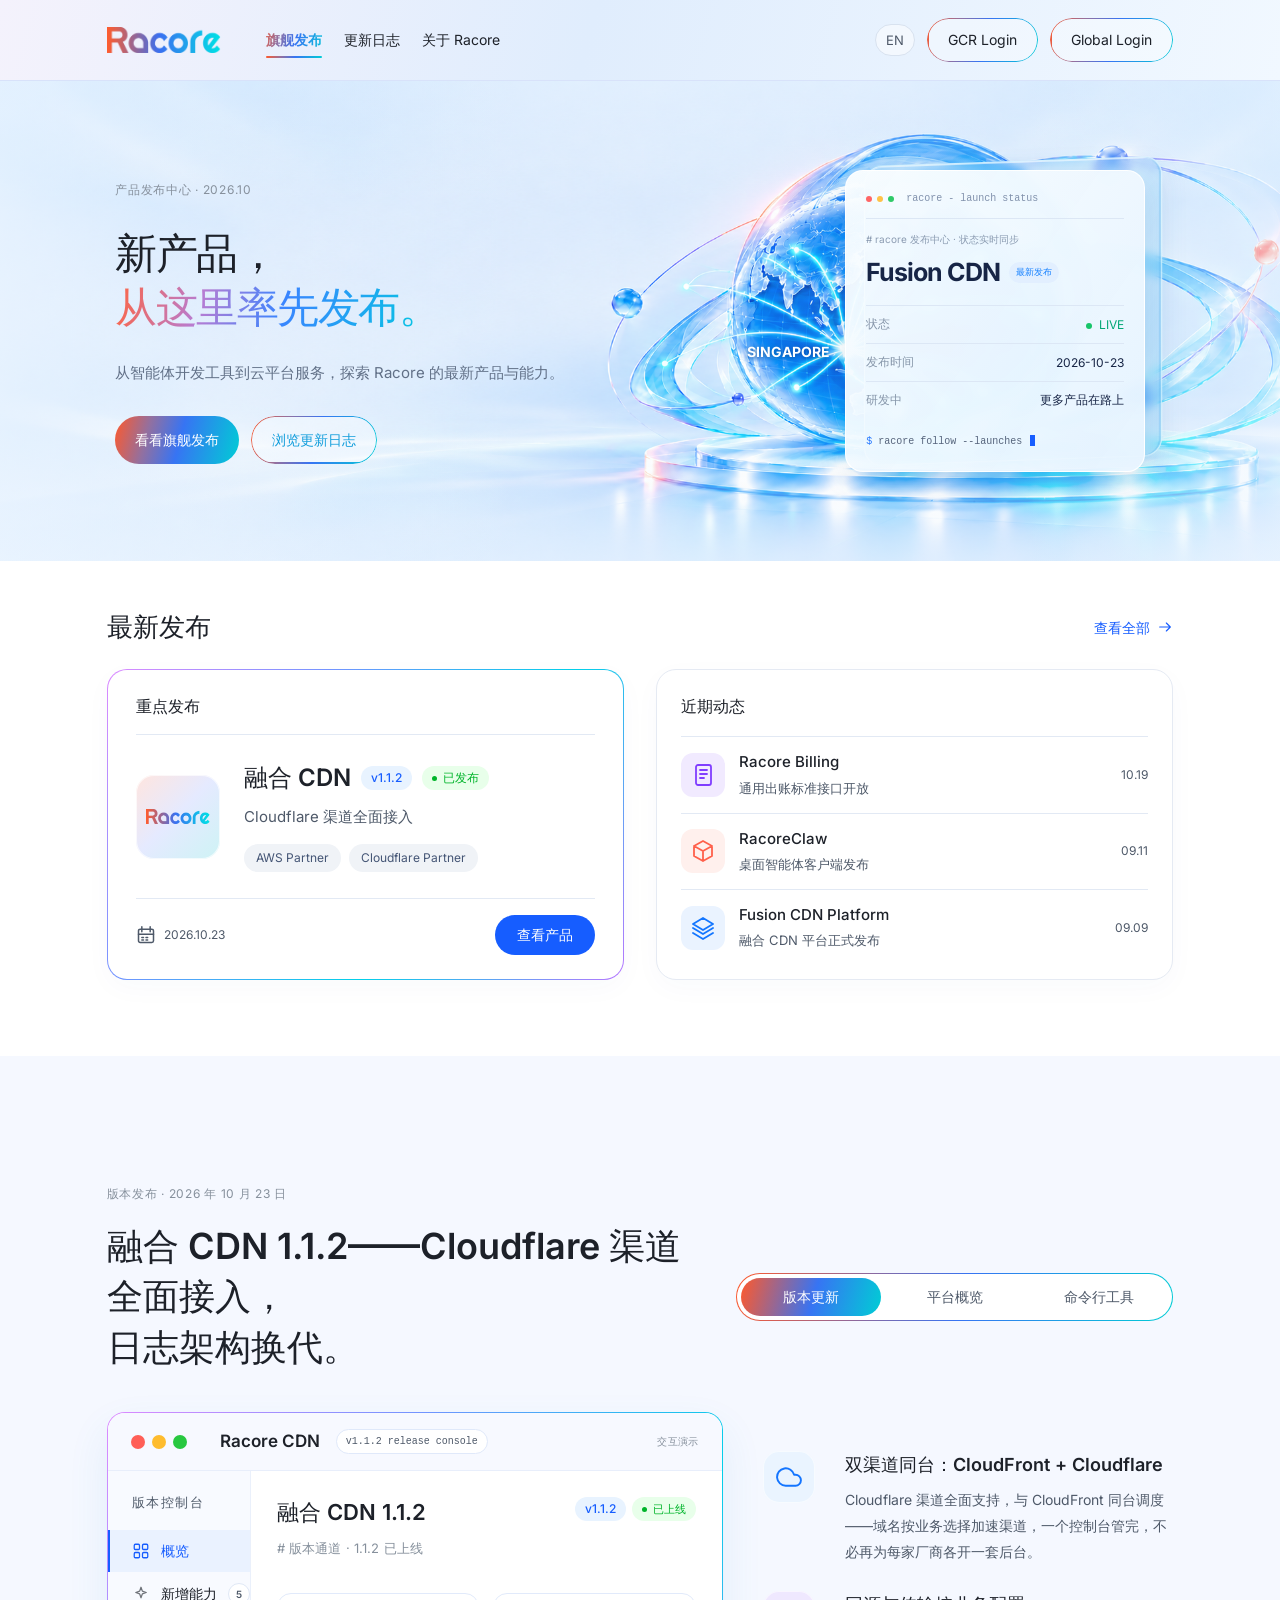
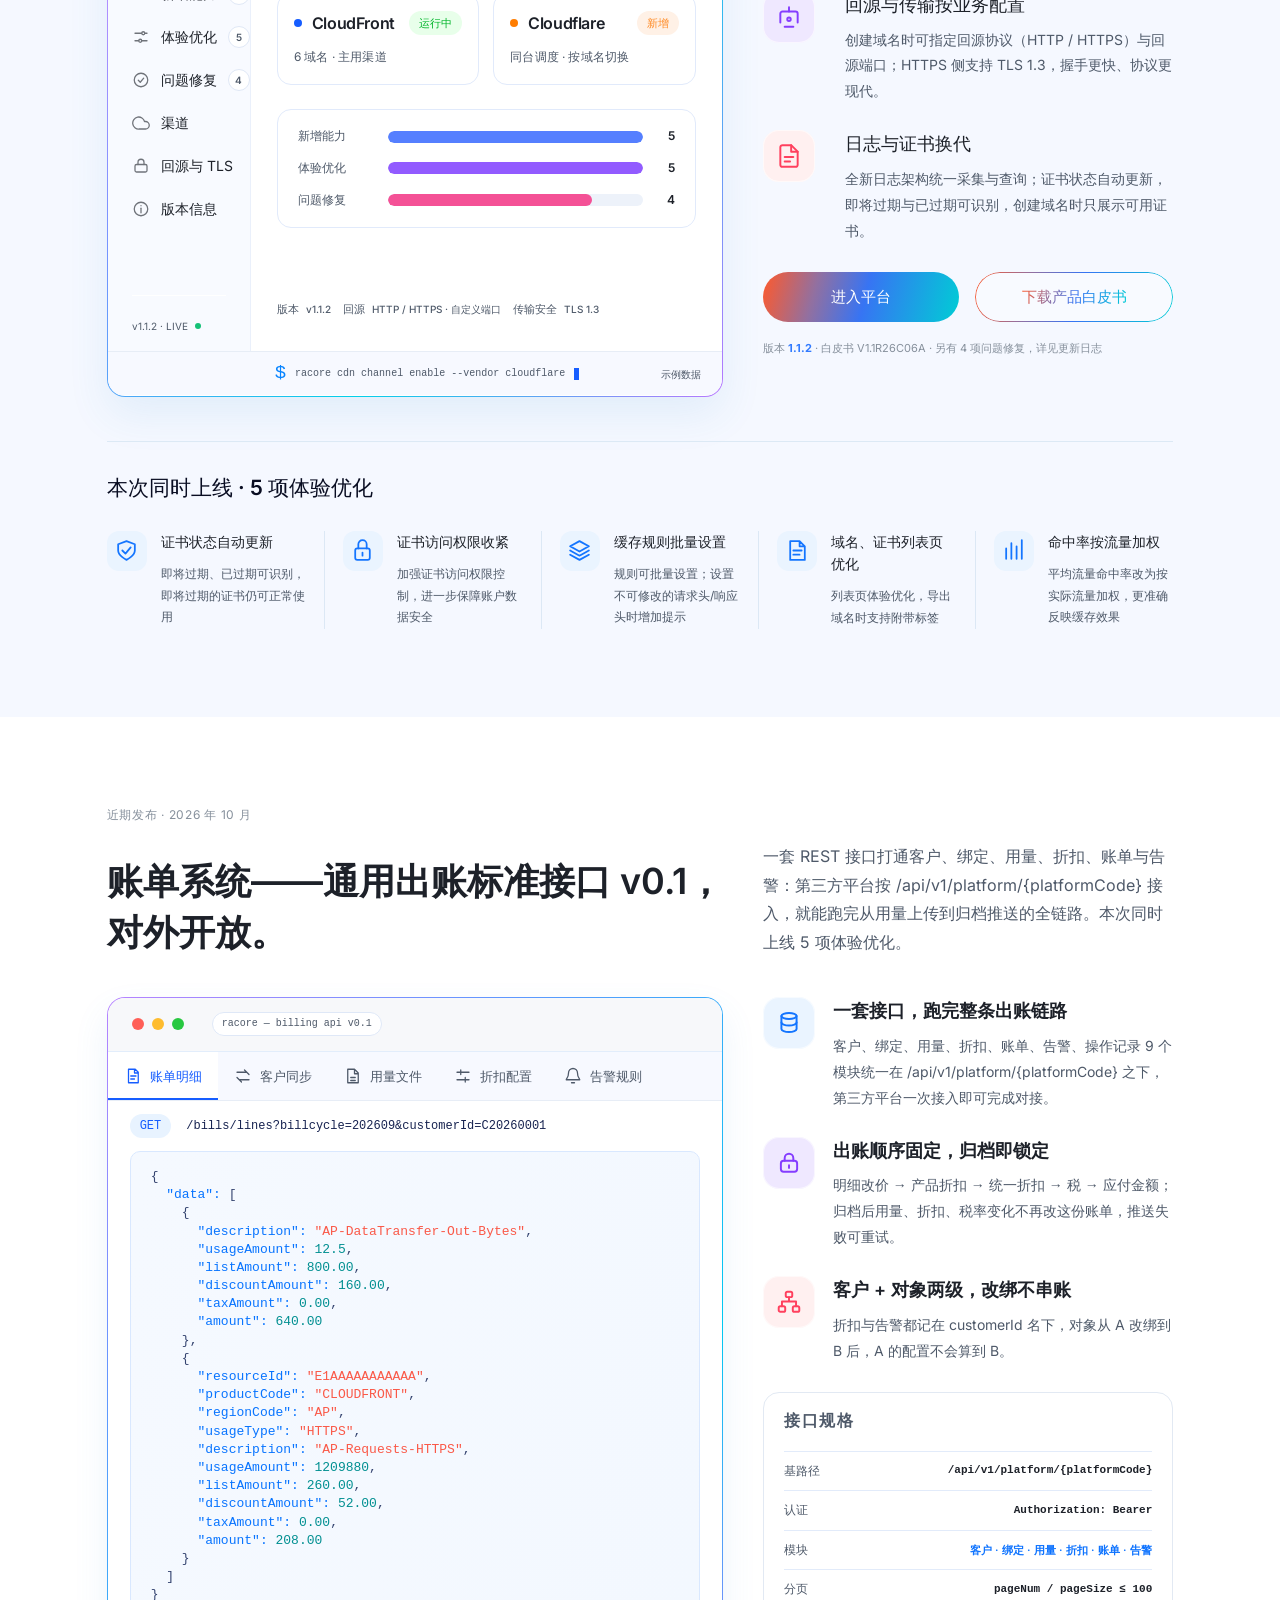
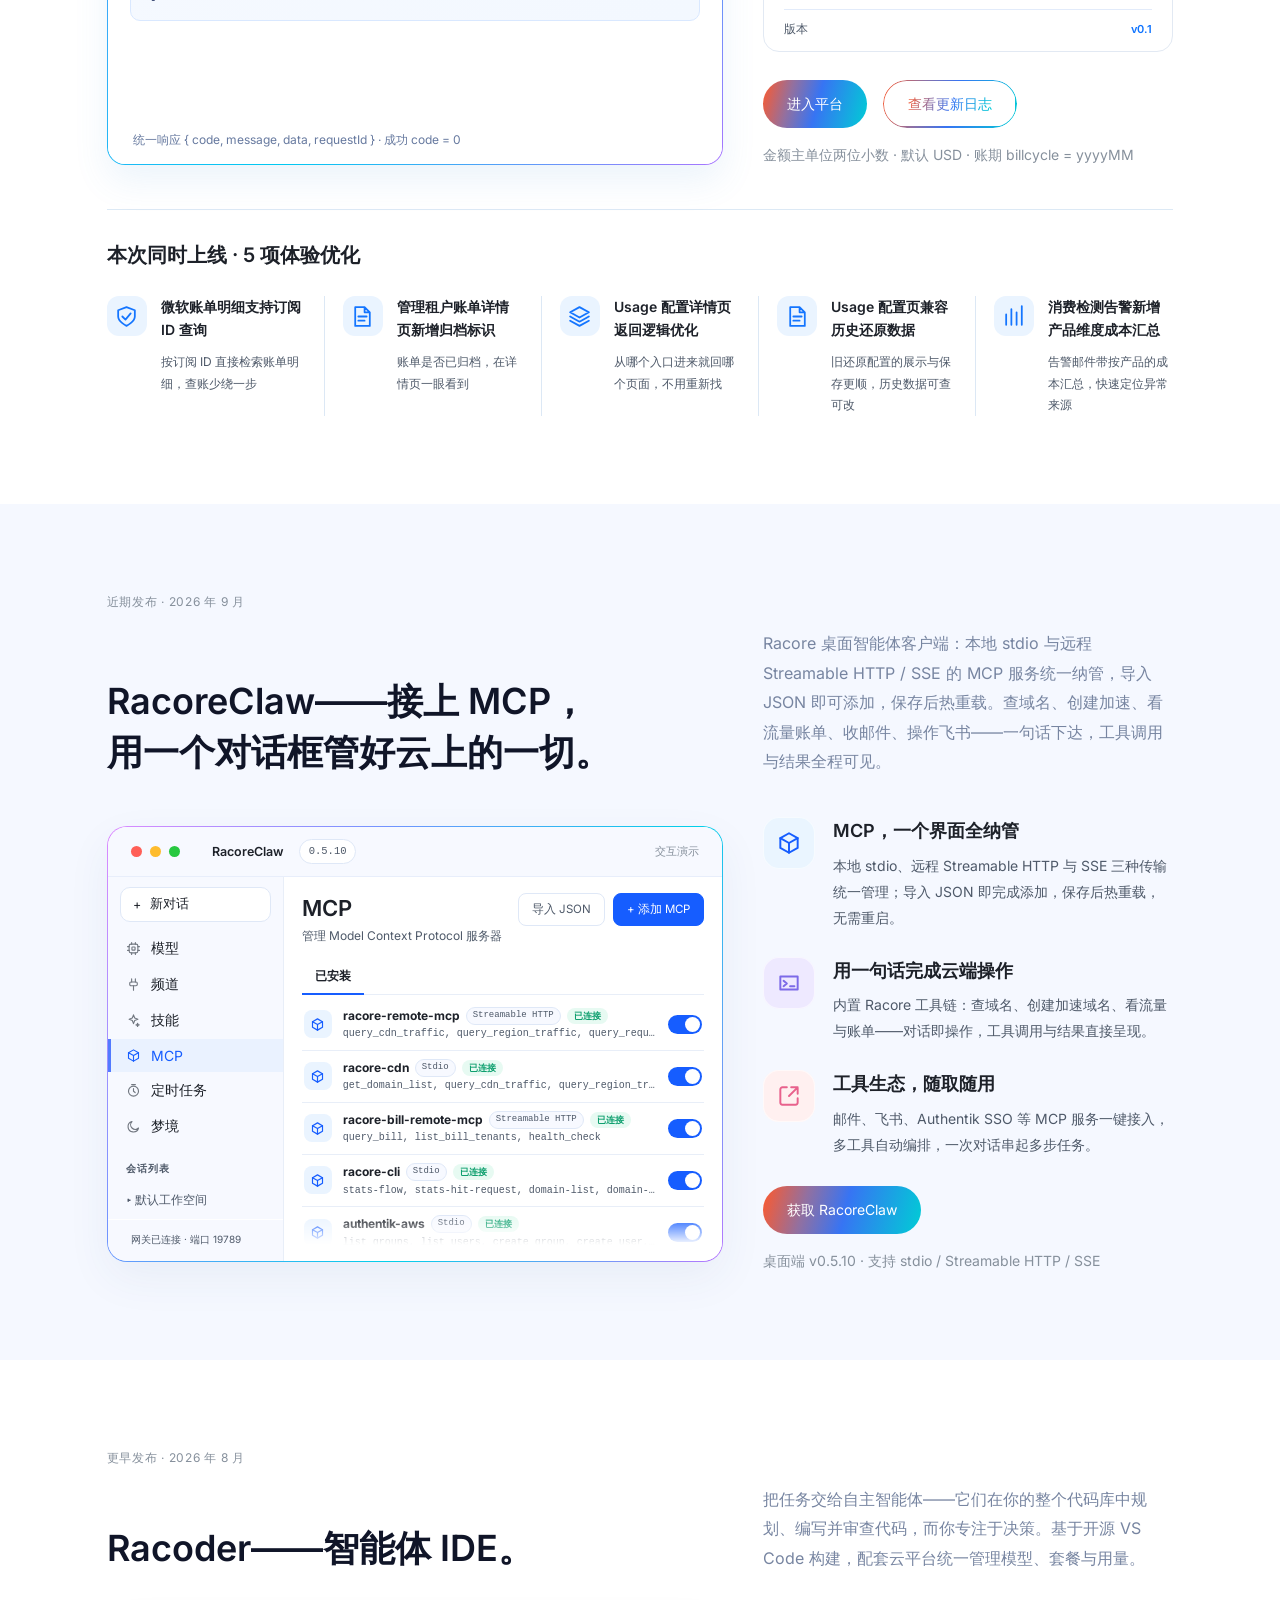
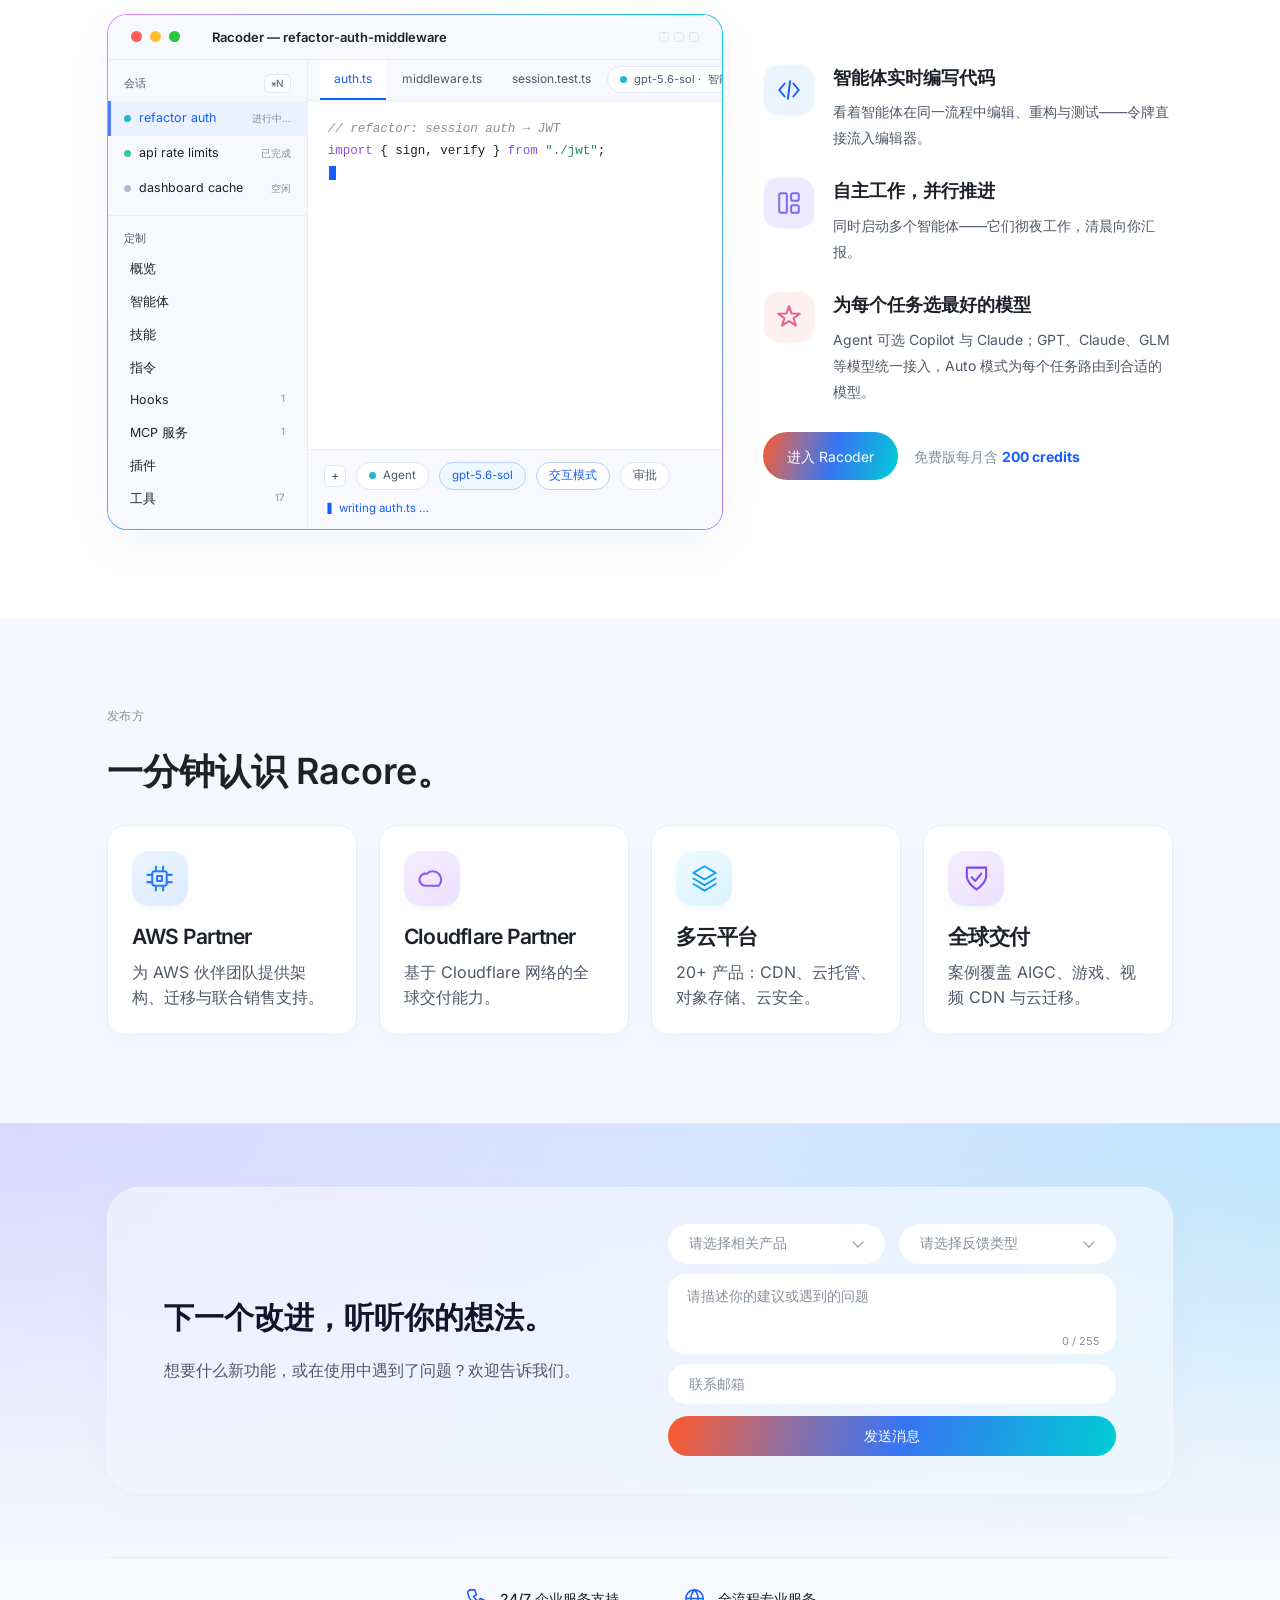
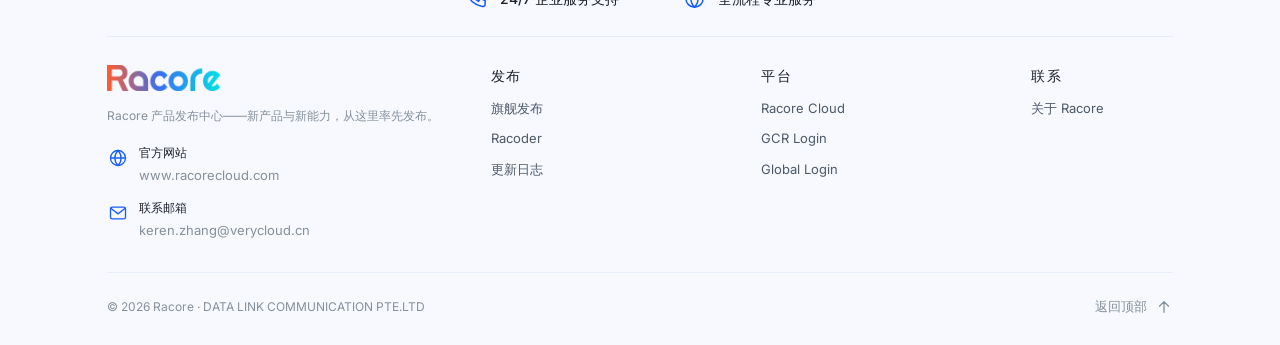
==== commit 8424fd22: "fix(mobile): apply colleague handoff fixes for mobile layout, anchor offsets and card sizing - respo" ====
--- a/index.html
+++ b/index.html
@@ -1,3014 +1,3017 @@
-<!DOCTYPE html>
-<html lang="zh-CN">
-<head>
-<meta charset="UTF-8">
-<meta name="viewport" content="width=device-width, initial-scale=1.0">
-<title>Racore — 产品发布中心 | Product Launch Hub</title>
-<meta name="description" content="Racore 产品发布中心——新产品与新能力，从这里率先发布。含更新日志（Changelog）。最新发布：融合 CDN 1.1.2（Cloudflare 渠道全面接入、TLS 1.3、全新日志架构）；已发布：账单系统通用出账标准接口 v0.1、RacoreClaw 桌面智能体、融合 CDN 平台、Racore CDN CLI、Racoder 智能体 IDE。">
-<link rel="icon" type="image/svg+xml" href="[data-uri]">
-<style>
-
-/* ============================================================
-   RACORE PRODUCT LAUNCH HUB — tokens aligned with Racore_W site
-   ============================================================ */
-:root{
-  --page-bg:#FFFFFF;
-  --bg-soft:#FAF9FC;
-  --ink:#1D2129;            /* headings (W site --color-ink) */
-  --ink-2:#4E5969;          /* body */
-  --ink-3:#86909C;          /* muted */
-  --line:#E5E7EB;
-  --line-2:#F0F1F3;
-  --brand:#517AEB;
-  --brand-ghost:rgba(81,122,235,.10);
-  --live:#3ECF8E;
-  /* Racore brand gradient (same as Racore_W) */
-  --g1:#F75D36; --g2:#A86C8D; --g3:#517AEB; --g4:#2CB6EE; --g5:#1BD0EA;
-  --racore-grad:linear-gradient(135deg,#F75D36 0%,#A86C8D 28%,#517AEB 48%,#2CB6EE 74%,#1BD0EA 100%);
-  /* dark product surfaces (IDE / console) — W tech-architecture tone */
-  --void:#1D2129;
-  --void-2:#232833;
-  --void-line:rgba(255,255,255,.10);
-  --mint:#2CB6EE;
-  --mint-ghost:rgba(44,182,238,.14);
-  /* pastel card tints (W site) */
-  --pastel-pink:#FFF0F0;
-  --pastel-mint:#F0FFF4;
-  --pastel-amber:#FFFBEB;
-  --pastel-lav:#E8E6FF;
-  --pastel-sky:#EFF6FF;
-  --radius:14px;
-  --radius-lg:20px;
-  --sans:"Inter Tight","Noto Sans SC",system-ui,-apple-system,"Segoe UI","PingFang SC",sans-serif;
-  --mono:"SF Mono","Monaco","Menlo","Consolas",ui-monospace,monospace;
-}
-*{margin:0;padding:0;box-sizing:border-box}
-html{scroll-behavior:smooth}
-body{
-  font-family:var(--sans);
-  background:var(--page-bg);
-  color:var(--ink-2);
-  -webkit-font-smoothing:antialiased;
-  line-height:1.75;
-  overflow-x:hidden;
-}
-::selection{background:rgba(81,122,235,.22);color:var(--ink)}
-a{color:inherit;text-decoration:none}
-img{display:block;max-width:100%}
-:focus-visible{outline:2px solid var(--brand);outline-offset:2px;border-radius:4px}
-.mono{font-family:var(--mono)}
-
-/* ---------- top bar ---------- */
-.bar{
-  position:sticky;top:0;z-index:50;
-  background:rgba(255,255,255,.82);
-  backdrop-filter:saturate(1.4) blur(12px);
-  border-bottom:1px solid transparent;
-  transition:border-color .3s ease,box-shadow .3s ease;
-}
-.bar.scrolled{
-  border-bottom:1px solid var(--line);
-  box-shadow:0 6px 24px -12px rgba(29,33,41,.14);
-}
-.bar-in{
-  max-width:1240px;margin:0 auto;height:68px;
-  display:flex;align-items:center;gap:24px;padding:0 24px;
-}
-.brand{display:flex;align-items:center;gap:10px;font-weight:800;font-size:22px;letter-spacing:-.01em;color:var(--ink)}
-.brand span{
-  background:var(--racore-grad);
-  -webkit-background-clip:text;background-clip:text;
-  -webkit-text-fill-color:transparent;color:transparent;
-}
-.nav{display:flex;gap:2px;margin-left:8px}
-.nav a{
-  padding:8px 15px;border-radius:999px;font-size:15px;font-weight:500;color:var(--ink);
-  transition:background .15s,color .15s;
-}
-.nav a:hover{background:var(--brand-ghost);color:var(--brand)}
-.bar-right{margin-left:auto;display:flex;align-items:center;gap:10px}
-
-/* ---------- buttons ---------- */
-.btn{
-  display:inline-flex;align-items:center;gap:8px;
-  font-size:14px;font-weight:600;border-radius:999px;padding:0 24px;
-  border:1.5px solid transparent;cursor:pointer;transition:all .18s;white-space:nowrap;
-  height:44px;line-height:1;box-sizing:border-box;
-}
-.btn .arrow{transition:transform .15s}
-.btn:hover .arrow{transform:translateX(3px)}
-/* primary: brand gradient pill */
-.btn-grad{
-  position:relative;color:#fff;border:none;font-weight:700;
-  background:var(--racore-grad);background-size:160% 160%;background-position:0% 50%;
-  isolation:isolate;
-  transition:background-position .5s ease,transform .2s ease,box-shadow .28s ease;
-}
-.btn-grad:hover{
-  transform:translateY(-1px);background-position:100% 50%;
-  box-shadow:0 12px 28px -8px rgba(81,122,235,.45);
-}
-.btn-grad span{color:#fff;position:relative;z-index:1}
-/* navbar ghost: transparent + gradient border ring */
-.btn-ghost{position:relative;background:transparent;color:var(--ink);border:1.5px solid transparent;height:40px;padding:0 18px;font-weight:500}
-.btn-ghost::before{
-  content:"";position:absolute;inset:0;border-radius:inherit;padding:1.5px;
-  background:var(--racore-grad);
-  -webkit-mask:linear-gradient(#000 0 0) content-box,linear-gradient(#000 0 0);
-  -webkit-mask-composite:xor;mask-composite:exclude;
-  pointer-events:none;
-}
-.btn-ghost:hover{transform:translateY(-1px);box-shadow:0 8px 20px -8px rgba(81,122,235,.35)}
-.btn-ghost:hover span{
-  background:var(--racore-grad);
-  -webkit-background-clip:text;background-clip:text;
-  -webkit-text-fill-color:transparent;color:transparent;
-}
-/* outline ghost on light sections */
-.btn-line{border:1.5px solid var(--line);background:#fff;color:var(--ink)}
-.btn-line:hover{border-color:var(--brand);color:var(--brand)}
-.lang{
-  font-family:var(--mono);font-size:12px;color:var(--ink-3);
-  border:1px solid var(--line);border-radius:999px;padding:6px 13px;background:transparent;cursor:pointer;
-  transition:color .15s,border-color .15s;
-}
-.lang:hover{color:var(--brand);border-color:var(--brand)}
-
-/* ---------- hero ---------- */
-.hero{position:relative;overflow:hidden}
-.hero::before{
-  content:"";position:absolute;inset:0;z-index:0;pointer-events:none;
-  background:
-    radial-gradient(900px 560px at 8% 0%, rgba(247,93,54,.10), transparent 58%),
-    radial-gradient(950px 620px at 85% 18%, rgba(81,122,235,.12), transparent 58%),
-    radial-gradient(820px 600px at 45% 100%, rgba(27,208,234,.10), transparent 60%),
-    radial-gradient(700px 520px at 30% 55%, rgba(168,108,141,.08), transparent 62%),
-    linear-gradient(180deg,#FBFAFE 0%,var(--page-bg) 78%);
-}
-.hero-inner{
-  max-width:1240px;margin:0 auto;padding:110px 24px 88px;position:relative;z-index:1;
-  display:grid;grid-template-columns:1.08fr .92fr;gap:56px;align-items:center;
-}
-.eyebrow{
-  font-size:12.5px;font-weight:700;letter-spacing:.12em;text-transform:uppercase;
-  display:inline-flex;align-items:center;gap:8px;margin-bottom:24px;
-  background:#fff;color:var(--brand);
-  border:1px solid var(--line);
-  padding:7px 16px;border-radius:999px;
-  box-shadow:0 2px 10px -4px rgba(29,33,41,.08);
-}
-h1.display{
-  font-weight:800;
-  font-size:clamp(38px,5.6vw,60px);line-height:1.14;letter-spacing:-.015em;
-  max-width:15em;color:var(--ink);
-}
-h1.display em{
-  font-style:normal;
-  background:var(--racore-grad);-webkit-background-clip:text;background-clip:text;
-  -webkit-text-fill-color:transparent;color:transparent;
-}
-.hero-sub{max-width:560px;margin:22px 0 0;font-size:17px;color:var(--ink-2);line-height:1.8}
-.hero-cta{display:flex;gap:14px;margin-top:36px;flex-wrap:wrap}
-.hero-cta .btn{height:48px;padding:0 28px;font-size:15px}
-.hero-meta{margin-top:20px;font-size:14px;color:var(--ink-3)}
-.hero-meta b{color:var(--ink-2);font-weight:600}
-
-/* hero visual: launch status console (dark product surface) */
-.hero-visual{display:flex;justify-content:flex-end}
-.console{
-  width:100%;max-width:520px;
-  background:var(--void);border:1px solid var(--void-2);
-  border-radius:var(--radius-lg);overflow:hidden;
-  box-shadow:0 30px 70px -30px rgba(29,33,41,.45),0 12px 32px -16px rgba(81,122,235,.25);
-}
-.console-bar{
-  display:flex;align-items:center;gap:8px;padding:14px 18px;
-  border-bottom:1px solid var(--void-line);
-}
-.dot{width:11px;height:11px;border-radius:50%}
-.dot.r{background:#FF5F57}.dot.y{background:#FEBC2E}.dot.g{background:#28C840}
-.console-title{margin-left:10px;font-family:var(--mono);font-size:12px;color:rgba(255,255,255,.5)}
-.console-body{padding:22px 26px 26px;font-family:var(--mono);font-size:13.5px;line-height:1.9;color:rgba(255,255,255,.78)}
-.console-body .p{color:rgba(255,255,255,.42)}
-.kv{display:flex;justify-content:space-between;gap:16px;padding:9px 4px;border-bottom:1px solid var(--void-line)}
-.kv:last-of-type{border-bottom:none}
-.kv span{color:rgba(255,255,255,.5)}
-.kv b{font-weight:600;color:#fff;text-align:right}
-.kv b.m{color:var(--mint)}
-.status-dot{
-  display:inline-block;width:8px;height:8px;border-radius:50%;background:var(--live);
-  vertical-align:1px;margin-right:6px;animation:statusPulse 1.8s ease-out infinite;
-}
-@keyframes statusPulse{
-  0%{box-shadow:0 0 0 0 rgba(62,207,142,.45)}
-  70%{box-shadow:0 0 0 8px rgba(62,207,142,0)}
-  100%{box-shadow:0 0 0 0 rgba(62,207,142,0)}
-}
-.cmd{margin-top:14px;cursor:pointer}
-.cmd-out{overflow:hidden;max-height:0;opacity:0;transition:max-height .35s ease,opacity .3s ease;color:var(--mint)}
-.cmd-out.show{max-height:80px;opacity:1}
-.cursor-blink{display:inline-block;width:8px;height:16px;background:var(--g5);vertical-align:-3px;animation:blink 1.1s steps(1) infinite}
-@keyframes blink{50%{opacity:0}}
-
-/* ---------- sections ---------- */
-.section{max-width:1240px;margin:0 auto;padding:88px 24px}
-.sec-head{max-width:660px;margin-bottom:56px}
-.sec-head.center{margin-left:auto;margin-right:auto;text-align:center}
-h2.title{font-weight:800;font-size:clamp(28px,3.4vw,44px);line-height:1.18;letter-spacing:-.015em;color:var(--ink)}
-.sec-sub{margin-top:14px;font-size:16.5px;color:var(--ink-2)}
-.kicker{
-  display:inline-block;font-size:12px;font-weight:700;letter-spacing:.14em;
-  text-transform:uppercase;margin-bottom:16px;color:var(--brand);
-  background:var(--brand-ghost);padding:7px 15px;border-radius:999px;
-}
-
-/* ---------- featured launch (Racoder) ---------- */
-.feat-head{margin:0 auto 52px;max-width:860px;text-align:center}
-.feat-head .sec-sub{margin:16px auto 0;max-width:46em}
-.feat-split{display:grid;grid-template-columns:1.08fr .92fr;gap:48px;align-items:center}
-.ide{
-  background:var(--void);border:1px solid var(--void-2);border-radius:var(--radius-lg);
-  overflow:hidden;box-shadow:0 40px 90px -40px rgba(29,33,41,.5);
-  font-family:var(--mono);font-size:12.5px;color:rgba(255,255,255,.78);text-align:left;
-}
-.ide-titlebar{
-  display:flex;align-items:center;gap:8px;padding:12px 16px;
-  border-bottom:1px solid var(--void-line);background:var(--void-2);
-}
-.ide-wtitle{margin:0 auto;font-size:12px;color:rgba(255,255,255,.5)}
-.ide-wright{display:flex;gap:5px}
-.ide-wright i{width:10px;height:10px;border:1px solid var(--void-line);border-radius:3px}
-.ide-main{display:grid;grid-template-columns:200px 1fr;min-height:380px}
-.ide-side{border-right:1px solid var(--void-line);padding:14px 0;background:var(--void-2)}
-.ide-side-h{display:flex;justify-content:space-between;align-items:center;padding:0 16px 8px;font-size:11px;letter-spacing:.08em;text-transform:uppercase;color:rgba(255,255,255,.5)}
-.ide-new{font-size:10px;border:1px solid var(--void-line);border-radius:4px;padding:1px 6px;color:rgba(255,255,255,.6)}
-.ide-sess{padding:8px 16px;display:flex;align-items:center;gap:8px;font-size:12px;color:rgba(255,255,255,.78);cursor:pointer;transition:background .12s}
-.ide-sess:hover{background:rgba(255,255,255,.05)}
-.ide-sess.on{background:var(--mint-ghost);color:#fff}
-.ide-sess .st{margin-left:auto;font-size:10px;color:rgba(255,255,255,.5)}
-.ide-sess.on .st{color:var(--mint)}
-.sdot{width:7px;height:7px;border-radius:50%;background:rgba(255,255,255,.3);flex:none}
-.sdot.ok{background:var(--mint)}
-.sdot.pulse{background:var(--g5);animation:pulse 1.6s ease-in-out infinite}
-@keyframes pulse{0%,100%{opacity:1}50%{opacity:.35}}
-.ide-side-h2{padding:14px 16px 6px;font-size:10.5px;letter-spacing:.08em;text-transform:uppercase;color:rgba(255,255,255,.5);border-top:1px solid var(--void-line);margin-top:10px}
-.ide-citem{padding:7px 22px;display:flex;justify-content:space-between;font-size:12px;color:rgba(255,255,255,.6);cursor:pointer;transition:color .12s,background .12s}
-.ide-citem:hover{color:#fff;background:rgba(255,255,255,.05)}
-.ide-citem em{font-style:normal;color:rgba(255,255,255,.45);font-size:11px}
-.ide-center{display:flex;flex-direction:column;min-width:0}
-.ide-tabs{display:flex;align-items:center;gap:2px;padding:0 12px;border-bottom:1px solid var(--void-line);background:var(--void-2)}
-.ide-tab{padding:10px 14px;font-size:12px;color:rgba(255,255,255,.5);cursor:pointer;border-bottom:2px solid transparent;transition:color .12s;white-space:nowrap}
-.ide-tab:hover{color:rgba(255,255,255,.85)}
-.ide-tab.on{color:#fff;border-bottom-color:var(--g5)}
-.ide-agent-chip{margin-left:auto;display:inline-flex;align-items:center;gap:7px;font-size:11px;color:rgba(255,255,255,.7);border:1px solid var(--void-line);border-radius:999px;padding:4px 12px;white-space:nowrap}
-.ide-editor{
-  flex:1;padding:18px 20px;overflow:hidden;position:relative;line-height:1.75;
-  font-size:12.5px;color:rgba(255,255,255,.7);min-height:220px;
-}
-.ide-editor pre{margin:0;white-space:pre-wrap;word-break:break-word}
-.ide-caret{display:inline-block;width:7px;height:14px;background:var(--g5);vertical-align:-2px;animation:blink 1s steps(1) infinite;margin-left:1px}
-.tok-k{color:#C792EA}.tok-s{color:#98E6A0}.tok-f{color:#7EC8FF}.tok-c{color:rgba(255,255,255,.4);font-style:italic}.tok-n{color:#F0A35E}.tok-m{color:var(--mint)}
-.ide-agentbar{
-  display:flex;align-items:center;gap:10px;padding:12px 16px;
-  border-top:1px solid var(--void-line);background:var(--void-2);flex-wrap:wrap;
-}
-.ab-plus{width:22px;height:22px;border:1px solid var(--void-line);border-radius:6px;display:inline-flex;align-items:center;justify-content:center;color:rgba(255,255,255,.6);cursor:pointer}
-.ab-plus:hover{color:var(--mint);border-color:rgba(44,182,238,.4)}
-.ab-chip{display:inline-flex;align-items:center;gap:7px;font-size:11.5px;color:#fff;border:1px solid var(--void-line);border-radius:999px;padding:4px 12px}
-.ab-model{font-size:11.5px;color:var(--mint);border:1px solid rgba(44,182,238,.35);border-radius:999px;padding:4px 12px;cursor:pointer}
-.ab-toggle{font-size:11.5px;color:rgba(255,255,255,.5);border:1px solid var(--void-line);border-radius:999px;padding:4px 12px;cursor:pointer;transition:all .12s}
-.ab-toggle.on{color:var(--mint);border-color:rgba(44,182,238,.35)}
-.ab-status{margin-left:auto;font-size:11.5px;color:var(--mint)}
-/* hover playback controls */
-#ideApp{position:relative}
-.ide-ctrl{
-  position:absolute;right:18px;top:50%;transform:translateY(-50%) translateX(6px);
-  z-index:6;display:flex;flex-direction:column;align-items:center;gap:14px;
-  padding:14px 10px;border-radius:999px;
-  background:rgba(29,33,41,.88);border:1px solid var(--void-line);
-  backdrop-filter:saturate(1.3) blur(10px);
-  box-shadow:0 12px 30px -12px rgba(0,0,0,.5);
-  opacity:0;pointer-events:none;transition:opacity .22s ease,transform .22s ease;
-  font-family:var(--sans);
-}
-#ideApp:hover .ide-ctrl,.ide-ctrl:focus-within{opacity:1;pointer-events:auto;transform:translateY(-50%) translateX(0)}
-.ide-ctrl-btn{
-  width:30px;height:30px;flex:none;border-radius:50%;cursor:pointer;
-  display:inline-flex;align-items:center;justify-content:center;
-  background:var(--racore-grad);color:#fff;border:none;transition:transform .15s,filter .15s;
-}
-.ide-ctrl-btn:hover{transform:scale(1.08);filter:brightness(1.08)}
-.ide-ctrl-btn svg{width:13px;height:13px;display:block;fill:#fff}
-.ide-prog{
-  width:6px;height:120px;border-radius:99px;overflow:hidden;
-  background:rgba(255,255,255,.16);cursor:pointer;position:relative;flex:none;
-  display:flex;align-items:flex-end;
-}
-.ide-prog-fill{width:100%;height:0%;border-radius:99px;background:var(--racore-grad);transition:height .12s linear}
-.ide-time{font-family:var(--mono);font-size:11px;color:rgba(255,255,255,.6);min-width:38px;text-align:center;white-space:nowrap}
-.ide-speed{display:flex;flex-direction:column;gap:2px;background:rgba(255,255,255,.08);border-radius:999px;padding:2px}
-.ide-speed button{
-  font-family:var(--mono);font-size:11px;font-weight:600;line-height:1;
-  color:rgba(255,255,255,.6);background:transparent;border:none;cursor:pointer;
-  padding:4px 8px;border-radius:999px;transition:all .15s;
-}
-.ide-speed button:hover{color:#fff}
-.ide-speed button.on{color:#fff;background:var(--racore-grad)}
-/* right copy */
-.ide-feats{display:flex;flex-direction:column;gap:24px}
-.ide-feat{display:flex;gap:18px;align-items:flex-start}
-.ide-feat-ic{
-  flex:0 0 auto;width:50px;height:50px;border-radius:14px;
-  display:flex;align-items:center;justify-content:center;color:var(--brand);
-  background:var(--pastel-sky);
-}
-.ide-feat:nth-child(2) .ide-feat-ic{background:var(--pastel-lav);color:#7C6AE8}
-.ide-feat:nth-child(3) .ide-feat-ic{background:var(--pastel-pink);color:#E8618C}
-.ide-feat-ic svg{width:25px;height:25px}
-.ide-feat h4{margin:0 0 5px;font-size:18px;font-weight:700;color:var(--ink)}
-.ide-feat p{margin:0;font-size:14.5px;line-height:1.7;color:var(--ink-2)}
-.feat-cta-row{margin-top:32px;display:flex;align-items:center;gap:18px;flex-wrap:wrap}
-.feat-note{font-size:14px;color:var(--ink-3)}
-.feat-note b{color:var(--brand)}
-
-/* ---------- featured launch: RacoreClaw (light desktop-app mock) ---------- */
-.claw{
-  display:flex;flex-direction:column;min-height:434px;
-  background:#fff;border:1px solid var(--line);border-radius:var(--radius-lg);overflow:hidden;
-  box-shadow:0 40px 90px -44px rgba(29,33,41,.35),0 12px 30px -18px rgba(81,122,235,.18);
-  font-size:12.5px;color:var(--ink-2);text-align:left;
-}
-.claw-titlebar{display:flex;align-items:center;gap:8px;padding:12px 16px;border-bottom:1px solid var(--line-2);background:var(--bg-soft)}
-.claw-wtitle{margin:0 auto;font-size:12.5px;font-weight:700;color:var(--ink)}
-.claw-wtitle em{font-style:normal;font-family:var(--mono);font-size:10.5px;font-weight:400;color:var(--ink-3);background:#fff;border:1px solid var(--line);border-radius:999px;padding:1px 7px;margin-left:4px;vertical-align:1px}
-.claw-wright{display:flex;gap:5px}
-.claw-wright i{width:10px;height:10px;border:1px solid var(--line);border-radius:3px}
-.claw-main{display:grid;grid-template-columns:176px 1fr;flex:1;min-height:0}
-.claw-side{display:flex;flex-direction:column;gap:1px;padding:10px 0;background:var(--bg-soft);border-right:1px solid var(--line-2)}
-.claw-new{display:flex;align-items:center;gap:9px;margin:0 12px 8px;padding:8px 12px;font-family:inherit;font-size:12.5px;font-weight:600;color:var(--ink);background:#fff;border:1px solid var(--line);border-radius:10px;cursor:pointer;transition:border-color .15s,color .15s}
-.claw-new:hover{border-color:var(--brand);color:var(--brand)}
-.claw-navitem{display:flex;align-items:center;gap:10px;width:100%;padding:8px 18px;font-family:inherit;font-size:12.5px;color:var(--ink-2);background:transparent;border:none;cursor:pointer;text-align:left;transition:background .12s,color .12s}
-.claw-navitem svg{width:15px;height:15px;flex:none;opacity:.62}
-.claw-navitem:hover{background:rgba(29,33,41,.045);color:var(--ink)}
-.claw-navitem.on{background:#fff;color:var(--ink);font-weight:600;box-shadow:inset 2px 0 0 var(--brand)}
-.claw-navitem.on svg{opacity:1;color:var(--brand)}
-.claw-side-h{padding:16px 18px 6px;font-size:10px;font-weight:700;letter-spacing:.12em;text-transform:uppercase;color:var(--ink-3)}
-.claw-space{padding:8px 18px;font-size:12px;color:var(--ink-2);background:#fff;box-shadow:inset 2px 0 0 var(--brand)}
-.claw-gw{margin-top:auto;padding:12px 18px 4px;font-family:var(--mono);font-size:10px;color:var(--ink-3);border-top:1px solid var(--line-2)}
-.claw-gw .sdot{margin-right:5px}
-.claw-center{padding:16px 18px;min-width:0}
-.claw-pane[hidden]{display:none}
-.claw-panehead{display:flex;align-items:flex-start;gap:12px;flex-wrap:wrap}
-.claw-panehead h3{margin:0;font-size:19px;font-weight:800;color:var(--ink);letter-spacing:-.01em;line-height:1.25}
-.claw-panehead p{margin:3px 0 0;font-size:12px;color:var(--ink-3)}
-.claw-paneact{margin-left:auto;display:flex;gap:8px;flex-wrap:wrap}
-.claw-btn{display:inline-flex;align-items:center;gap:6px;font-size:11.5px;font-weight:600;border-radius:8px;padding:7px 13px;white-space:nowrap}
-.claw-btn-line{color:var(--ink-2);background:#fff;border:1px solid var(--line)}
-.claw-btn-grad{color:#fff;background:var(--brand);border:1px solid var(--brand)}
-.claw-tabrow{margin:14px 0 4px;border-bottom:1px solid var(--line-2)}
-.claw-tab{display:inline-block;padding:7px 13px;font-size:12px;font-weight:600;color:var(--ink);border-bottom:2px solid var(--brand);margin-bottom:-1px}
-.claw-srvlist{max-height:246px;overflow:hidden;-webkit-mask-image:linear-gradient(#000 calc(100% - 30px),transparent);mask-image:linear-gradient(#000 calc(100% - 30px),transparent)}
-.claw-srv{display:flex;align-items:center;gap:11px;padding:8px 2px;border-bottom:1px solid var(--line-2)}
-.claw-srv:last-child{border-bottom:none}
-.claw-srv-ic{width:28px;height:28px;flex:none;border-radius:8px;background:var(--pastel-sky);color:var(--brand);display:flex;align-items:center;justify-content:center}
-.claw-srv-ic svg{width:15px;height:15px}
-.claw-srv-mid{flex:1;min-width:0}
-.claw-srv-t{display:flex;align-items:center;gap:6px;flex-wrap:nowrap;overflow:hidden}
-.claw-srv-t b{font-size:12px;color:var(--ink);white-space:nowrap}
-.claw-badge{font-family:var(--mono);font-size:9px;color:var(--ink-2);background:var(--bg-soft);border:1px solid var(--line);border-radius:999px;padding:1px 6px;white-space:nowrap;flex:none}
-.claw-ok{font-size:9px;font-weight:600;color:#0E9F6E;background:rgba(62,207,142,.16);border-radius:999px;padding:1px 7px;white-space:nowrap;flex:none}
-.claw-srv-tools{margin-top:1px;font-family:var(--mono);font-size:10px;color:var(--ink-3);white-space:nowrap;overflow:hidden;text-overflow:ellipsis}
-.claw-sw{position:relative;width:34px;height:19px;flex:none;border:none;padding:0;border-radius:999px;background:var(--brand);cursor:pointer;transition:background .18s}
-.claw-sw::after{content:"";position:absolute;top:2px;left:17px;width:15px;height:15px;border-radius:50%;background:#fff;transition:left .18s}
-.claw-sw.off{background:#D5D8DE}
-.claw-sw.off::after{left:2px}
-/* chat pane */
-.claw-chips{display:flex;gap:7px;flex-wrap:wrap;margin:14px 0}
-.claw-chip{font-family:inherit;font-size:11.5px;color:var(--brand);background:var(--pastel-sky);border:1px solid transparent;border-radius:999px;padding:6px 13px;cursor:pointer;transition:all .15s}
-.claw-chip:hover{border-color:rgba(81,122,235,.45);transform:translateY(-1px)}
-.claw-chip.on{background:var(--brand);color:#fff}
-.claw-thread{display:flex;flex-direction:column;gap:11px;min-height:252px}
-.claw-empty{display:flex;align-items:center;justify-content:center;min-height:252px;text-align:center;padding:24px 18px;color:var(--ink-3);font-size:12.5px;border:1px dashed var(--line);border-radius:12px}
-.claw-user{align-self:flex-end;max-width:80%;padding:9px 14px;border-radius:14px 14px 4px 14px;background:var(--brand);color:#fff;font-size:12.5px}
-.claw-trace{font-family:var(--mono);font-size:10.5px;color:var(--ink-3);background:var(--bg-soft);border:1px solid var(--line-2);border-radius:9px;padding:7px 11px}
-.claw-trace b{color:var(--brand)}
-.claw-ans{background:#fff;border:1px solid var(--line-2);border-radius:12px;padding:12px 14px;font-size:12.5px;line-height:1.75}
-.claw-ans b{color:var(--ink)}
-.claw-ans ul{margin:7px 0 0;padding-left:18px}
-.claw-ans li{margin-bottom:3px}
-.claw-ans table{width:100%;margin-top:9px;border-collapse:collapse;font-size:11px}
-.claw-ans th,.claw-ans td{border:1px solid var(--line);padding:4px 8px;text-align:left}
-.claw-ans th{background:var(--bg-soft);color:var(--ink);font-weight:600}
-.claw-composer{display:flex;align-items:center;gap:10px;margin-top:14px;padding:10px 14px;border:1px solid var(--line);border-radius:13px;font-size:12px;color:var(--ink-3)}
-.claw-composer .sp{margin-left:auto;display:flex;align-items:center;gap:8px;white-space:nowrap}
-.claw-send{width:22px;height:22px;border-radius:6px;background:var(--brand-ghost);color:var(--brand);display:inline-flex;align-items:center;justify-content:center}
-/* generic pane rows */
-.claw-row{display:flex;align-items:center;gap:11px;padding:10px 2px;border-bottom:1px solid var(--line-2);font-size:12.5px}
-.claw-row:last-child{border-bottom:none}
-.claw-row .ic{width:28px;height:28px;flex:none;border-radius:8px;display:flex;align-items:center;justify-content:center;background:var(--pastel-lav);color:#7C6AE8}
-.claw-row .ic svg{width:14px;height:14px}
-.claw-row .tx{flex:1;min-width:0}
-.claw-row .tx b{display:block;color:var(--ink);font-size:12.5px}
-.claw-row .tx span{font-size:11px;color:var(--ink-3)}
-.claw-row .rt{margin-left:auto;font-family:var(--mono);font-size:10.5px;color:var(--ink-3);white-space:nowrap}
-.claw-row .rt.on{color:#0E9F6E}
-.claw-note{font-size:11.5px;color:var(--ink-3);margin-top:14px}
-.claw-pane .claw-panehead + .claw-row:first-of-type{margin-top:6px}
-
-/* ---------- real product screenshot (Racore CDN CLI section) ---------- */
-/* light chrome — tonally matched to the .claw window above (white surface,
-   --bg-soft caption bar, --ink text, brand-blue tag) so the two featured
-   sections read as one visual family. */
-.shot{
-  border-radius:var(--radius-lg);overflow:hidden;
-  background:#fff;border:1px solid var(--line);
-  box-shadow:0 40px 90px -44px rgba(29,33,41,.35),0 12px 30px -18px rgba(81,122,235,.18);
-}
-.shot img{display:block;width:100%;height:auto}
-.feat-shot{max-width:512px;margin:0 auto}
-.shot-cap{
-  display:flex;align-items:center;gap:9px;flex-wrap:wrap;
-  padding:12px 16px;background:var(--bg-soft);border-top:1px solid var(--line-2);
-  font-family:var(--mono);font-size:11px;color:var(--ink-3);
-}
-.shot-cap b{color:var(--ink);font-weight:600}
-.shot-cap .tag{color:var(--brand);background:var(--brand-ghost);border:1px solid rgba(81,122,235,.3);border-radius:999px;padding:1px 8px}
-.shot-run{
-  display:flex;align-items:center;gap:10px;flex-wrap:wrap;cursor:pointer;
-  margin-top:14px;padding:11px 15px;border-radius:12px;
-  background:#fff;border:1px solid var(--line);
-  font-family:var(--mono);font-size:12.5px;color:var(--ink-2);
-  transition:border-color .15s;
-}
-.shot-run:hover{border-color:var(--brand)}
-.shot-run .p{color:var(--brand)}
-.shot-run-out{
-  overflow:hidden;max-height:0;opacity:0;
-  transition:max-height .35s ease,opacity .3s ease;
-  font-family:var(--mono);font-size:12px;color:var(--brand);
-}
-.shot-run-out.show{max-height:60px;opacity:1;margin-top:9px}
-.spec{margin-top:28px;padding:18px 20px;border:1px solid var(--line-2);border-radius:var(--radius);background:var(--bg-soft)}
-.spec-h{font-family:var(--mono);font-size:10px;font-weight:700;letter-spacing:.12em;text-transform:uppercase;color:var(--ink-3);margin-bottom:8px}
-.spec-row{display:flex;align-items:center;gap:14px;padding:7px 0;border-bottom:1px solid var(--line-2);font-size:12.5px}
-.spec-row:last-child{border-bottom:none}
-.spec-row>span{flex:none;color:var(--ink-3)}
-.spec-row>b{margin-left:auto;text-align:right;font-weight:600;color:var(--ink)}
-.spec-row>b.mono,.spec-row>b.m{font-family:var(--mono);font-size:11.5px}
-.spec-row>b.m{color:var(--brand)}
-
-/* ---------- billing api demo (2026-10 billing launch) ---------- */
-/* dark only inside the product surface; the strip below stays light chrome */
-.apicard{max-width:100%}
-.apicard .console-body{padding:18px 20px 20px}
-.api-tabs{display:flex;flex-wrap:wrap;gap:6px;margin:0 0 0;padding-bottom:12px;border-bottom:1px solid rgba(255,255,255,.12)}
-.api-tab{
-  font-family:var(--mono);font-size:11.5px;line-height:1;color:rgba(255,255,255,.55);
-  background:transparent;border:1px solid transparent;border-radius:8px;padding:6px 10px;
-  cursor:pointer;transition:background .15s,color .15s,border-color .15s;
-}
-.api-tab:hover{color:rgba(255,255,255,.9);background:rgba(255,255,255,.06)}
-.api-tab.on{
-  color:#fff;background:rgba(81,122,235,.22);
-  border-color:rgba(81,122,235,.45);box-shadow:inset 0 0 0 1px rgba(81,122,235,.16);
-}
-.api-pane{min-height:330px}
-.api-pane[hidden]{display:none}
-.api-req{display:flex;align-items:center;gap:8px;margin:16px 0 10px;font-family:var(--mono);font-size:12.5px;min-width:0}
-.api-m{flex:none;font-family:var(--mono);font-size:10.5px;font-weight:700;letter-spacing:.06em;padding:3px 7px;border-radius:6px;border:1px solid transparent}
-.api-m.get{color:#7DE9FB;background:rgba(27,208,234,.16);border-color:rgba(27,208,234,.42)}
-.api-m.post{color:#FFA98F;background:rgba(247,93,54,.18);border-color:rgba(247,93,54,.42)}
-.api-m.put{color:#FFD489;background:rgba(249,168,37,.18);border-color:rgba(249,168,37,.42)}
-.api-path{color:rgba(255,255,255,.9);white-space:nowrap;overflow:hidden;text-overflow:ellipsis}
-.api-code{
-  margin:0;padding:14px 16px;border-radius:10px;background:rgba(255,255,255,.04);
-  font-family:var(--mono);font-size:11.8px;line-height:1.7;color:rgba(255,255,255,.72);
-  white-space:pre;overflow:auto;max-height:300px;
-}
-.api-code::-webkit-scrollbar{width:8px;height:8px}
-.api-code::-webkit-scrollbar-track{background:transparent}
-.api-code::-webkit-scrollbar-thumb{background:rgba(255,255,255,.18);border-radius:99px}
-.api-note{margin-top:10px;font-size:12px;color:rgba(255,255,255,.45)}
-.bilstrip{
-  margin-top:56px;padding:26px 28px;background:#fff;
-  border:1px solid var(--line-2);border-radius:var(--radius-lg);
-  box-shadow:0 1px 2px rgba(29,33,41,.03),0 18px 40px -34px rgba(29,33,41,.3);
-}
-.bilstrip-h{font-family:var(--mono);font-size:10px;font-weight:700;letter-spacing:.12em;text-transform:uppercase;color:var(--ink-3);margin-bottom:16px}
-.bilstrip-grid{display:grid;grid-template-columns:repeat(5,1fr);gap:18px}
-.bilstrip-item{display:flex;flex-direction:column}
-.bilstrip-item .n{display:block;font-family:var(--mono);font-size:10.5px;font-weight:700;color:var(--brand);margin-bottom:6px}
-.bilstrip-item .t{font-size:14.5px;font-weight:600;color:var(--ink);line-height:1.45}
-.bilstrip-item .d{margin-top:6px;font-size:12.5px;color:var(--ink-2);line-height:1.6}
-@media (min-width:1001px){.bilstrip-item .t{min-height:2.9em}}
-
-/* ---------- about (pastel spec cards, W style) ---------- */
-.ab-grid{display:grid;grid-template-columns:repeat(4,1fr);gap:18px}
-.ab-card{
-  border:1px solid var(--line-2);border-radius:var(--radius-lg);padding:28px 24px;
-  display:flex;flex-direction:column;
-  transition:transform .18s ease,box-shadow .25s ease;
-}
-.ab-card:hover{transform:translateY(-4px);box-shadow:0 22px 48px -22px rgba(29,33,41,.18)}
-.ab-card:nth-child(1){background:var(--pastel-sky)}
-.ab-card:nth-child(2){background:var(--pastel-mint)}
-.ab-card:nth-child(3){background:var(--pastel-lav)}
-.ab-card:nth-child(4){background:var(--pastel-pink)}
-.ab-k{font-family:var(--mono);font-size:11px;letter-spacing:.14em;text-transform:uppercase;color:var(--ink-3);margin-bottom:13px}
-.ab-card h4{font-size:18px;font-weight:800;color:var(--ink);margin-bottom:8px;letter-spacing:-.01em}
-.ab-card p{font-size:14px;color:var(--ink-2);line-height:1.7}
-
-/* ---------- final CTA (W soft gradient) ---------- */
-.cta-soft{
-  position:relative;overflow:hidden;text-align:center;
-  padding:104px 24px;
-  background:linear-gradient(135deg,#FFE3D6 0%,#FBDDE8 30%,#E4E0F8 62%,#D8EFFB 100%);
-}
-.cta-soft::before{
-  content:"";position:absolute;inset:0;pointer-events:none;
-  background:
-    radial-gradient(ellipse 60% 70% at 12% 8%, rgba(255,255,255,.5), transparent 60%),
-    radial-gradient(ellipse 55% 65% at 88% 90%, rgba(255,255,255,.45), transparent 60%);
-}
-.cta-soft h2{font-size:clamp(30px,4vw,48px);font-weight:800;letter-spacing:-.015em;color:var(--ink);position:relative;z-index:1}
-.cta-soft p{margin:16px auto 0;max-width:34em;color:var(--ink-2);font-size:16.5px;position:relative;z-index:1}
-.cta-row{display:flex;gap:14px;justify-content:center;margin-top:36px;flex-wrap:wrap;position:relative;z-index:1}
-.cta-row .btn{height:48px;padding:0 28px;font-size:15px}
-.btn-white{background:#fff;border:1.5px solid rgba(255,255,255,.9);color:var(--ink);font-weight:600;box-shadow:0 10px 26px -12px rgba(29,33,41,.3)}
-.btn-white:hover{transform:translateY(-1px);border-color:#fff;box-shadow:0 14px 30px -12px rgba(29,33,41,.35)}
-.cta-meta{margin-top:22px;font-family:var(--mono);font-size:12px;color:var(--ink-2);opacity:.75;position:relative;z-index:1}
-
-/* ---------- footer (light, W style) ---------- */
-footer{background:var(--page-bg);border-top:1px solid var(--line);padding:60px 24px 36px;color:var(--ink-2)}
-.foot-in{max-width:1240px;margin:0 auto}
-.foot-grid{display:grid;grid-template-columns:2fr 1fr 1fr 1fr;gap:32px}
-.foot-brand{display:flex;align-items:center;gap:10px;color:var(--ink);font-weight:800;font-size:18px}
-.foot-brand span{
-  background:var(--racore-grad);-webkit-background-clip:text;background-clip:text;
-  -webkit-text-fill-color:transparent;
-}
-.foot-tag{margin-top:12px;font-size:14px;max-width:32ch;line-height:1.75;color:var(--ink-3)}
-.foot-col h5{font-size:12px;letter-spacing:.12em;text-transform:uppercase;color:var(--ink-3);margin-bottom:14px;font-weight:700}
-.foot-col a{display:block;font-size:14px;padding:5px 0;color:var(--ink-2);transition:color .15s}
-.foot-col a:hover{color:var(--brand)}
-.foot-bottom{
-  margin-top:48px;padding-top:22px;border-top:1px solid var(--line-2);
-  display:flex;justify-content:space-between;align-items:center;gap:16px;flex-wrap:wrap;
-  font-size:13px;color:var(--ink-3);
-}
-
-/* ---------- responsive ---------- */
-@media (max-width:1000px){
-  .claw-main{grid-template-columns:160px 1fr}
-  .bilstrip-grid{grid-template-columns:repeat(2,1fr)}
-  .hero-inner{grid-template-columns:1fr;gap:44px;padding:88px 20px 64px}
-  .hero-visual{justify-content:center}
-  .console{max-width:560px}
-  .feat-split{grid-template-columns:1fr;gap:44px}
-  .ab-grid{grid-template-columns:repeat(2,1fr)}
-  .foot-grid{grid-template-columns:1fr 1fr}
-}
-@media (max-width:720px){
-  .claw-main{grid-template-columns:1fr}
-  .claw-side{display:none}
-  .bilstrip-grid{grid-template-columns:1fr}
-  .bilstrip{padding:20px 18px}
-  .api-code{font-size:10.5px}
-  .nav{display:none}
-  .bar-in{gap:10px;flex-wrap:wrap;height:auto;padding:12px 16px}
-  .bar-right{margin-left:auto;flex-wrap:wrap;gap:8px}
-  .hero-inner{padding:72px 18px 56px}
-  .section{padding:72px 18px}
-  .log-in{padding:72px 18px}
-  .ab-grid{grid-template-columns:1fr}
-  .cta-soft{padding:72px 18px}
-  .ide-main{grid-template-columns:1fr}
-  .ide-side{display:none}
-  .log-title{font-size:18px}
-}
-@media (prefers-reduced-motion:reduce){
-  html{scroll-behavior:auto}
-  .cursor-blink,.ide-caret,.sdot.pulse,.status-dot{animation:none}
-  *{transition:none!important;animation:none!important}
-}
-
-</style>
-<style>
-/* ============================================================
-   RACORE PRODUCT LAUNCH HUB — tokens aligned with Racore_W site
-   ============================================================ */
-:root{
-  --page-bg:#FFFFFF;
-  --bg-soft:#FAF9FC;
-  --ink:#1D2129;            /* headings (W site --color-ink) */
-  --ink-2:#4E5969;          /* body */
-  --ink-3:#86909C;          /* muted */
-  --line:#E5E7EB;
-  --line-2:#F0F1F3;
-  --brand:#517AEB;
-  --brand-ghost:rgba(81,122,235,.10);
-  --live:#3ECF8E;
-  /* Racore brand gradient (same as Racore_W) */
-  --g1:#F75D36; --g2:#A86C8D; --g3:#517AEB; --g4:#2CB6EE; --g5:#1BD0EA;
-  --racore-grad:linear-gradient(135deg,#F75D36 0%,#A86C8D 28%,#517AEB 48%,#2CB6EE 74%,#1BD0EA 100%);
-  /* dark product surfaces (IDE / console) — W tech-architecture tone */
-  --void:#1D2129;
-  --void-2:#232833;
-  --void-line:rgba(255,255,255,.10);
-  --mint:#2CB6EE;
-  --mint-ghost:rgba(44,182,238,.14);
-  /* pastel card tints (W site) */
-  --pastel-pink:#FFF0F0;
-  --pastel-mint:#F0FFF4;
-  --pastel-amber:#FFFBEB;
-  --pastel-lav:#E8E6FF;
-  --pastel-sky:#EFF6FF;
-  --radius:14px;
-  --radius-lg:20px;
-  --sans:"Inter Tight","Noto Sans SC",system-ui,-apple-system,"Segoe UI","PingFang SC",sans-serif;
-  --mono:"SF Mono","Monaco","Menlo","Consolas",ui-monospace,monospace;
-}
-*{margin:0;padding:0;box-sizing:border-box}
-html{scroll-behavior:smooth}
-body{
-  font-family:var(--sans);
-  background:var(--page-bg);
-  color:var(--ink-2);
-  -webkit-font-smoothing:antialiased;
-  line-height:1.75;
-  overflow-x:hidden;
-}
-::selection{background:rgba(81,122,235,.22);color:var(--ink)}
-a{color:inherit;text-decoration:none}
-img{display:block;max-width:100%}
-:focus-visible{outline:2px solid var(--brand);outline-offset:2px;border-radius:4px}
-.mono{font-family:var(--mono)}
-
-/* ---------- top bar ---------- */
-.bar{
-  position:sticky;top:0;z-index:50;
-  background:rgba(255,255,255,.82);
-  backdrop-filter:saturate(1.4) blur(12px);
-  border-bottom:1px solid transparent;
-  transition:border-color .3s ease,box-shadow .3s ease;
-}
-.bar.scrolled{
-  border-bottom:1px solid var(--line);
-  box-shadow:0 6px 24px -12px rgba(29,33,41,.14);
-}
-.bar-in{
-  max-width:1240px;margin:0 auto;height:68px;
-  display:flex;align-items:center;gap:24px;padding:0 24px;
-}
-.brand{display:flex;align-items:center;gap:10px;font-weight:800;font-size:22px;letter-spacing:-.01em;color:var(--ink)}
-.brand span{
-  background:var(--racore-grad);
-  -webkit-background-clip:text;background-clip:text;
-  -webkit-text-fill-color:transparent;color:transparent;
-}
-.nav{display:flex;gap:2px;margin-left:8px}
-.nav a{
-  padding:8px 15px;border-radius:999px;font-size:15px;font-weight:500;color:var(--ink);
-  transition:background .15s,color .15s;
-}
-.nav a:hover{background:var(--brand-ghost);color:var(--brand)}
-.bar-right{margin-left:auto;display:flex;align-items:center;gap:10px}
-
-/* ---------- buttons ---------- */
-.btn{
-  display:inline-flex;align-items:center;gap:8px;
-  font-size:14px;font-weight:600;border-radius:999px;padding:0 24px;
-  border:1.5px solid transparent;cursor:pointer;transition:all .18s;white-space:nowrap;
-  height:44px;line-height:1;box-sizing:border-box;
-}
-.btn .arrow{transition:transform .15s}
-.btn:hover .arrow{transform:translateX(3px)}
-/* primary: brand gradient pill */
-.btn-grad{
-  position:relative;color:#fff;border:none;font-weight:700;
-  background:var(--racore-grad);background-size:160% 160%;background-position:0% 50%;
-  isolation:isolate;
-  transition:background-position .5s ease,transform .2s ease,box-shadow .28s ease;
-}
-.btn-grad:hover{
-  transform:translateY(-1px);background-position:100% 50%;
-  box-shadow:0 12px 28px -8px rgba(81,122,235,.45);
-}
-.btn-grad span{color:#fff;position:relative;z-index:1}
-/* navbar ghost: transparent + gradient border ring */
-.btn-ghost{position:relative;background:transparent;color:var(--ink);border:1.5px solid transparent;height:40px;padding:0 18px;font-weight:500}
-.btn-ghost::before{
-  content:"";position:absolute;inset:0;border-radius:inherit;padding:1.5px;
-  background:var(--racore-grad);
-  -webkit-mask:linear-gradient(#000 0 0) content-box,linear-gradient(#000 0 0);
-  -webkit-mask-composite:xor;mask-composite:exclude;
-  pointer-events:none;
-}
-.btn-ghost:hover{transform:translateY(-1px);box-shadow:0 8px 20px -8px rgba(81,122,235,.35)}
-.btn-ghost:hover span{
-  background:var(--racore-grad);
-  -webkit-background-clip:text;background-clip:text;
-  -webkit-text-fill-color:transparent;color:transparent;
-}
-/* outline ghost on light sections */
-.btn-line{border:1.5px solid var(--line);background:#fff;color:var(--ink)}
-.btn-line:hover{border-color:var(--brand);color:var(--brand)}
-.lang{
-  font-family:var(--mono);font-size:12px;color:var(--ink-3);
-  border:1px solid var(--line);border-radius:999px;padding:6px 13px;background:transparent;cursor:pointer;
-  transition:color .15s,border-color .15s;
-}
-.lang:hover{color:var(--brand);border-color:var(--brand)}
-
-/* ---------- hero ---------- */
-.hero{position:relative;overflow:hidden}
-.hero::before{
-  content:"";position:absolute;inset:0;z-index:0;pointer-events:none;
-  background:
-    radial-gradient(900px 560px at 8% 0%, rgba(247,93,54,.10), transparent 58%),
-    radial-gradient(950px 620px at 85% 18%, rgba(81,122,235,.12), transparent 58%),
-    radial-gradient(820px 600px at 45% 100%, rgba(27,208,234,.10), transparent 60%),
-    radial-gradient(700px 520px at 30% 55%, rgba(168,108,141,.08), transparent 62%),
-    linear-gradient(180deg,#FBFAFE 0%,var(--page-bg) 78%);
-}
-.hero-inner{
-  max-width:1240px;margin:0 auto;padding:110px 24px 88px;position:relative;z-index:1;
-  display:grid;grid-template-columns:1.08fr .92fr;gap:56px;align-items:center;
-}
-.eyebrow{
-  font-size:12.5px;font-weight:700;letter-spacing:.12em;text-transform:uppercase;
-  display:inline-flex;align-items:center;gap:8px;margin-bottom:24px;
-  background:#fff;color:var(--brand);
-  border:1px solid var(--line);
-  padding:7px 16px;border-radius:999px;
-  box-shadow:0 2px 10px -4px rgba(29,33,41,.08);
-}
-h1.display{
-  font-weight:800;
-  font-size:clamp(38px,5.6vw,60px);line-height:1.14;letter-spacing:-.015em;
-  max-width:15em;color:var(--ink);
-}
-h1.display em{
-  font-style:normal;
-  background:var(--racore-grad);-webkit-background-clip:text;background-clip:text;
-  -webkit-text-fill-color:transparent;color:transparent;
-}
-.hero-sub{max-width:560px;margin:22px 0 0;font-size:17px;color:var(--ink-2);line-height:1.8}
-.hero-cta{display:flex;gap:14px;margin-top:36px;flex-wrap:wrap}
-.hero-cta .btn{height:48px;padding:0 28px;font-size:15px}
-.hero-meta{margin-top:20px;font-size:14px;color:var(--ink-3)}
-.hero-meta b{color:var(--ink-2);font-weight:600}
-
-/* hero visual: launch status console (dark product surface) */
-.hero-visual{display:flex;justify-content:flex-end}
-.console{
-  width:100%;max-width:520px;
-  background:var(--void);border:1px solid var(--void-2);
-  border-radius:var(--radius-lg);overflow:hidden;
-  box-shadow:0 30px 70px -30px rgba(29,33,41,.45),0 12px 32px -16px rgba(81,122,235,.25);
-}
-.console-bar{
-  display:flex;align-items:center;gap:8px;padding:14px 18px;
-  border-bottom:1px solid var(--void-line);
-}
-.dot{width:11px;height:11px;border-radius:50%}
-.dot.r{background:#FF5F57}.dot.y{background:#FEBC2E}.dot.g{background:#28C840}
-.console-title{margin-left:10px;font-family:var(--mono);font-size:12px;color:rgba(255,255,255,.5)}
-.console-body{padding:22px 26px 26px;font-family:var(--mono);font-size:13.5px;line-height:1.9;color:rgba(255,255,255,.78)}
-.console-body .p{color:rgba(255,255,255,.42)}
-.kv{display:flex;justify-content:space-between;gap:16px;padding:9px 4px;border-bottom:1px solid var(--void-line)}
-.kv:last-of-type{border-bottom:none}
-.kv span{color:rgba(255,255,255,.5)}
-.kv b{font-weight:600;color:#fff;text-align:right}
-.kv b.m{color:var(--mint)}
-.status-dot{
-  display:inline-block;width:8px;height:8px;border-radius:50%;background:var(--live);
-  vertical-align:1px;margin-right:6px;animation:statusPulse 1.8s ease-out infinite;
-}
-@keyframes statusPulse{
-  0%{box-shadow:0 0 0 0 rgba(62,207,142,.45)}
-  70%{box-shadow:0 0 0 8px rgba(62,207,142,0)}
-  100%{box-shadow:0 0 0 0 rgba(62,207,142,0)}
-}
-.cmd{margin-top:14px;cursor:pointer}
-.cmd-out{overflow:hidden;max-height:0;opacity:0;transition:max-height .35s ease,opacity .3s ease;color:var(--mint)}
-.cmd-out.show{max-height:80px;opacity:1}
-.cursor-blink{display:inline-block;width:8px;height:16px;background:var(--g5);vertical-align:-3px;animation:blink 1.1s steps(1) infinite}
-@keyframes blink{50%{opacity:0}}
-
-/* ---------- sections ---------- */
-.section{max-width:1240px;margin:0 auto;padding:88px 24px}
-.sec-head{max-width:660px;margin-bottom:56px}
-.sec-head.center{margin-left:auto;margin-right:auto;text-align:center}
-h2.title{font-weight:800;font-size:clamp(28px,3.4vw,44px);line-height:1.18;letter-spacing:-.015em;color:var(--ink)}
-.sec-sub{margin-top:14px;font-size:16.5px;color:var(--ink-2)}
-.kicker{
-  display:inline-block;font-size:12px;font-weight:700;letter-spacing:.14em;
-  text-transform:uppercase;margin-bottom:16px;color:var(--brand);
-  background:var(--brand-ghost);padding:7px 15px;border-radius:999px;
-}
-
-/* ---------- featured launch (Racoder) ---------- */
-.feat-head{margin:0 auto 52px;max-width:860px;text-align:center}
-.feat-head .sec-sub{margin:16px auto 0;max-width:46em}
-.feat-split{display:grid;grid-template-columns:1.08fr .92fr;gap:48px;align-items:center}
-.ide{
-  background:var(--void);border:1px solid var(--void-2);border-radius:var(--radius-lg);
-  overflow:hidden;box-shadow:0 40px 90px -40px rgba(29,33,41,.5);
-  font-family:var(--mono);font-size:12.5px;color:rgba(255,255,255,.78);text-align:left;
-}
-.ide-titlebar{
-  display:flex;align-items:center;gap:8px;padding:12px 16px;
-  border-bottom:1px solid var(--void-line);background:var(--void-2);
-}
-.ide-wtitle{margin:0 auto;font-size:12px;color:rgba(255,255,255,.5)}
-.ide-wright{display:flex;gap:5px}
-.ide-wright i{width:10px;height:10px;border:1px solid var(--void-line);border-radius:3px}
-.ide-main{display:grid;grid-template-columns:200px 1fr;min-height:380px}
-.ide-side{border-right:1px solid var(--void-line);padding:14px 0;background:var(--void-2)}
-.ide-side-h{display:flex;justify-content:space-between;align-items:center;padding:0 16px 8px;font-size:11px;letter-spacing:.08em;text-transform:uppercase;color:rgba(255,255,255,.5)}
-.ide-new{font-size:10px;border:1px solid var(--void-line);border-radius:4px;padding:1px 6px;color:rgba(255,255,255,.6)}
-.ide-sess{padding:8px 16px;display:flex;align-items:center;gap:8px;font-size:12px;color:rgba(255,255,255,.78);cursor:pointer;transition:background .12s}
-.ide-sess:hover{background:rgba(255,255,255,.05)}
-.ide-sess.on{background:var(--mint-ghost);color:#fff}
-.ide-sess .st{margin-left:auto;font-size:10px;color:rgba(255,255,255,.5)}
-.ide-sess.on .st{color:var(--mint)}
-.sdot{width:7px;height:7px;border-radius:50%;background:rgba(255,255,255,.3);flex:none}
-.sdot.ok{background:var(--mint)}
-.sdot.pulse{background:var(--g5);animation:pulse 1.6s ease-in-out infinite}
-@keyframes pulse{0%,100%{opacity:1}50%{opacity:.35}}
-.ide-side-h2{padding:14px 16px 6px;font-size:10.5px;letter-spacing:.08em;text-transform:uppercase;color:rgba(255,255,255,.5);border-top:1px solid var(--void-line);margin-top:10px}
-.ide-citem{padding:7px 22px;display:flex;justify-content:space-between;font-size:12px;color:rgba(255,255,255,.6);cursor:pointer;transition:color .12s,background .12s}
-.ide-citem:hover{color:#fff;background:rgba(255,255,255,.05)}
-.ide-citem em{font-style:normal;color:rgba(255,255,255,.45);font-size:11px}
-.ide-center{display:flex;flex-direction:column;min-width:0}
-.ide-tabs{display:flex;align-items:center;gap:2px;padding:0 12px;border-bottom:1px solid var(--void-line);background:var(--void-2)}
-.ide-tab{padding:10px 14px;font-size:12px;color:rgba(255,255,255,.5);cursor:pointer;border-bottom:2px solid transparent;transition:color .12s;white-space:nowrap}
-.ide-tab:hover{color:rgba(255,255,255,.85)}
-.ide-tab.on{color:#fff;border-bottom-color:var(--g5)}
-.ide-agent-chip{margin-left:auto;display:inline-flex;align-items:center;gap:7px;font-size:11px;color:rgba(255,255,255,.7);border:1px solid var(--void-line);border-radius:999px;padding:4px 12px;white-space:nowrap}
-.ide-editor{
-  flex:1;padding:18px 20px;overflow:hidden;position:relative;line-height:1.75;
-  font-size:12.5px;color:rgba(255,255,255,.7);min-height:220px;
-}
-.ide-editor pre{margin:0;white-space:pre-wrap;word-break:break-word}
-.ide-caret{display:inline-block;width:7px;height:14px;background:var(--g5);vertical-align:-2px;animation:blink 1s steps(1) infinite;margin-left:1px}
-.tok-k{color:#C792EA}.tok-s{color:#98E6A0}.tok-f{color:#7EC8FF}.tok-c{color:rgba(255,255,255,.4);font-style:italic}.tok-n{color:#F0A35E}.tok-m{color:var(--mint)}
-.ide-agentbar{
-  display:flex;align-items:center;gap:10px;padding:12px 16px;
-  border-top:1px solid var(--void-line);background:var(--void-2);flex-wrap:wrap;
-}
-.ab-plus{width:22px;height:22px;border:1px solid var(--void-line);border-radius:6px;display:inline-flex;align-items:center;justify-content:center;color:rgba(255,255,255,.6);cursor:pointer}
-.ab-plus:hover{color:var(--mint);border-color:rgba(44,182,238,.4)}
-.ab-chip{display:inline-flex;align-items:center;gap:7px;font-size:11.5px;color:#fff;border:1px solid var(--void-line);border-radius:999px;padding:4px 12px}
-.ab-model{font-size:11.5px;color:var(--mint);border:1px solid rgba(44,182,238,.35);border-radius:999px;padding:4px 12px;cursor:pointer}
-.ab-toggle{font-size:11.5px;color:rgba(255,255,255,.5);border:1px solid var(--void-line);border-radius:999px;padding:4px 12px;cursor:pointer;transition:all .12s}
-.ab-toggle.on{color:var(--mint);border-color:rgba(44,182,238,.35)}
-.ab-status{margin-left:auto;font-size:11.5px;color:var(--mint)}
-/* hover playback controls */
-#ideApp{position:relative}
-.ide-ctrl{
-  position:absolute;right:18px;top:50%;transform:translateY(-50%) translateX(6px);
-  z-index:6;display:flex;flex-direction:column;align-items:center;gap:14px;
-  padding:14px 10px;border-radius:999px;
-  background:rgba(29,33,41,.88);border:1px solid var(--void-line);
-  backdrop-filter:saturate(1.3) blur(10px);
-  box-shadow:0 12px 30px -12px rgba(0,0,0,.5);
-  opacity:0;pointer-events:none;transition:opacity .22s ease,transform .22s ease;
-  font-family:var(--sans);
-}
-#ideApp:hover .ide-ctrl,.ide-ctrl:focus-within{opacity:1;pointer-events:auto;transform:translateY(-50%) translateX(0)}
-.ide-ctrl-btn{
-  width:30px;height:30px;flex:none;border-radius:50%;cursor:pointer;
-  display:inline-flex;align-items:center;justify-content:center;
-  background:var(--racore-grad);color:#fff;border:none;transition:transform .15s,filter .15s;
-}
-.ide-ctrl-btn:hover{transform:scale(1.08);filter:brightness(1.08)}
-.ide-ctrl-btn svg{width:13px;height:13px;display:block;fill:#fff}
-.ide-prog{
-  width:6px;height:120px;border-radius:99px;overflow:hidden;
-  background:rgba(255,255,255,.16);cursor:pointer;position:relative;flex:none;
-  display:flex;align-items:flex-end;
-}
-.ide-prog-fill{width:100%;height:0%;border-radius:99px;background:var(--racore-grad);transition:height .12s linear}
-.ide-time{font-family:var(--mono);font-size:11px;color:rgba(255,255,255,.6);min-width:38px;text-align:center;white-space:nowrap}
-.ide-speed{display:flex;flex-direction:column;gap:2px;background:rgba(255,255,255,.08);border-radius:999px;padding:2px}
-.ide-speed button{
-  font-family:var(--mono);font-size:11px;font-weight:600;line-height:1;
-  color:rgba(255,255,255,.6);background:transparent;border:none;cursor:pointer;
-  padding:4px 8px;border-radius:999px;transition:all .15s;
-}
-.ide-speed button:hover{color:#fff}
-.ide-speed button.on{color:#fff;background:var(--racore-grad)}
-/* right copy */
-.ide-feats{display:flex;flex-direction:column;gap:24px}
-.ide-feat{display:flex;gap:18px;align-items:flex-start}
-.ide-feat-ic{
-  flex:0 0 auto;width:50px;height:50px;border-radius:14px;
-  display:flex;align-items:center;justify-content:center;color:var(--brand);
-  background:var(--pastel-sky);
-}
-.ide-feat:nth-child(2) .ide-feat-ic{background:var(--pastel-lav);color:#7C6AE8}
-.ide-feat:nth-child(3) .ide-feat-ic{background:var(--pastel-pink);color:#E8618C}
-.ide-feat-ic svg{width:25px;height:25px}
-.ide-feat h4{margin:0 0 5px;font-size:18px;font-weight:700;color:var(--ink)}
-.ide-feat p{margin:0;font-size:14.5px;line-height:1.7;color:var(--ink-2)}
-.feat-cta-row{margin-top:32px;display:flex;align-items:center;gap:18px;flex-wrap:wrap}
-.feat-note{font-size:14px;color:var(--ink-3)}
-.feat-note b{color:var(--brand)}
-
-/* ---------- featured launch: RacoreClaw (light desktop-app mock) ---------- */
-.claw{
-  display:flex;flex-direction:column;min-height:434px;
-  background:#fff;border:1px solid var(--line);border-radius:var(--radius-lg);overflow:hidden;
-  box-shadow:0 40px 90px -44px rgba(29,33,41,.35),0 12px 30px -18px rgba(81,122,235,.18);
-  font-size:12.5px;color:var(--ink-2);text-align:left;
-}
-.claw-titlebar{display:flex;align-items:center;gap:8px;padding:12px 16px;border-bottom:1px solid var(--line-2);background:var(--bg-soft)}
-.claw-wtitle{margin:0 auto;font-size:12.5px;font-weight:700;color:var(--ink)}
-.claw-wtitle em{font-style:normal;font-family:var(--mono);font-size:10.5px;font-weight:400;color:var(--ink-3);background:#fff;border:1px solid var(--line);border-radius:999px;padding:1px 7px;margin-left:4px;vertical-align:1px}
-.claw-wright{display:flex;gap:5px}
-.claw-wright i{width:10px;height:10px;border:1px solid var(--line);border-radius:3px}
-.claw-main{display:grid;grid-template-columns:176px 1fr;flex:1;min-height:0}
-.claw-side{display:flex;flex-direction:column;gap:1px;padding:10px 0;background:var(--bg-soft);border-right:1px solid var(--line-2)}
-.claw-new{display:flex;align-items:center;gap:9px;margin:0 12px 8px;padding:8px 12px;font-family:inherit;font-size:12.5px;font-weight:600;color:var(--ink);background:#fff;border:1px solid var(--line);border-radius:10px;cursor:pointer;transition:border-color .15s,color .15s}
-.claw-new:hover{border-color:var(--brand);color:var(--brand)}
-.claw-navitem{display:flex;align-items:center;gap:10px;width:100%;padding:8px 18px;font-family:inherit;font-size:12.5px;color:var(--ink-2);background:transparent;border:none;cursor:pointer;text-align:left;transition:background .12s,color .12s}
-.claw-navitem svg{width:15px;height:15px;flex:none;opacity:.62}
-.claw-navitem:hover{background:rgba(29,33,41,.045);color:var(--ink)}
-.claw-navitem.on{background:#fff;color:var(--ink);font-weight:600;box-shadow:inset 2px 0 0 var(--brand)}
-.claw-navitem.on svg{opacity:1;color:var(--brand)}
-.claw-side-h{padding:16px 18px 6px;font-size:10px;font-weight:700;letter-spacing:.12em;text-transform:uppercase;color:var(--ink-3)}
-.claw-space{padding:8px 18px;font-size:12px;color:var(--ink-2);background:#fff;box-shadow:inset 2px 0 0 var(--brand)}
-.claw-gw{margin-top:auto;padding:12px 18px 4px;font-family:var(--mono);font-size:10px;color:var(--ink-3);border-top:1px solid var(--line-2)}
-.claw-gw .sdot{margin-right:5px}
-.claw-center{padding:16px 18px;min-width:0}
-.claw-pane[hidden]{display:none}
-.claw-panehead{display:flex;align-items:flex-start;gap:12px;flex-wrap:wrap}
-.claw-panehead h3{margin:0;font-size:19px;font-weight:800;color:var(--ink);letter-spacing:-.01em;line-height:1.25}
-.claw-panehead p{margin:3px 0 0;font-size:12px;color:var(--ink-3)}
-.claw-paneact{margin-left:auto;display:flex;gap:8px;flex-wrap:wrap}
-.claw-btn{display:inline-flex;align-items:center;gap:6px;font-size:11.5px;font-weight:600;border-radius:8px;padding:7px 13px;white-space:nowrap}
-.claw-btn-line{color:var(--ink-2);background:#fff;border:1px solid var(--line)}
-.claw-btn-grad{color:#fff;background:var(--brand);border:1px solid var(--brand)}
-.claw-tabrow{margin:14px 0 4px;border-bottom:1px solid var(--line-2)}
-.claw-tab{display:inline-block;padding:7px 13px;font-size:12px;font-weight:600;color:var(--ink);border-bottom:2px solid var(--brand);margin-bottom:-1px}
-.claw-srvlist{max-height:246px;overflow:hidden;-webkit-mask-image:linear-gradient(#000 calc(100% - 30px),transparent);mask-image:linear-gradient(#000 calc(100% - 30px),transparent)}
-.claw-srv{display:flex;align-items:center;gap:11px;padding:8px 2px;border-bottom:1px solid var(--line-2)}
-.claw-srv:last-child{border-bottom:none}
-.claw-srv-ic{width:28px;height:28px;flex:none;border-radius:8px;background:var(--pastel-sky);color:var(--brand);display:flex;align-items:center;justify-content:center}
-.claw-srv-ic svg{width:15px;height:15px}
-.claw-srv-mid{flex:1;min-width:0}
-.claw-srv-t{display:flex;align-items:center;gap:6px;flex-wrap:nowrap;overflow:hidden}
-.claw-srv-t b{font-size:12px;color:var(--ink);white-space:nowrap}
-.claw-badge{font-family:var(--mono);font-size:9px;color:var(--ink-2);background:var(--bg-soft);border:1px solid var(--line);border-radius:999px;padding:1px 6px;white-space:nowrap;flex:none}
-.claw-ok{font-size:9px;font-weight:600;color:#0E9F6E;background:rgba(62,207,142,.16);border-radius:999px;padding:1px 7px;white-space:nowrap;flex:none}
-.claw-srv-tools{margin-top:1px;font-family:var(--mono);font-size:10px;color:var(--ink-3);white-space:nowrap;overflow:hidden;text-overflow:ellipsis}
-.claw-sw{position:relative;width:34px;height:19px;flex:none;border:none;padding:0;border-radius:999px;background:var(--brand);cursor:pointer;transition:background .18s}
-.claw-sw::after{content:"";position:absolute;top:2px;left:17px;width:15px;height:15px;border-radius:50%;background:#fff;transition:left .18s}
-.claw-sw.off{background:#D5D8DE}
-.claw-sw.off::after{left:2px}
-/* chat pane */
-.claw-chips{display:flex;gap:7px;flex-wrap:wrap;margin:14px 0}
-.claw-chip{font-family:inherit;font-size:11.5px;color:var(--brand);background:var(--pastel-sky);border:1px solid transparent;border-radius:999px;padding:6px 13px;cursor:pointer;transition:all .15s}
-.claw-chip:hover{border-color:rgba(81,122,235,.45);transform:translateY(-1px)}
-.claw-chip.on{background:var(--brand);color:#fff}
-.claw-thread{display:flex;flex-direction:column;gap:11px;min-height:252px}
-.claw-empty{display:flex;align-items:center;justify-content:center;min-height:252px;text-align:center;padding:24px 18px;color:var(--ink-3);font-size:12.5px;border:1px dashed var(--line);border-radius:12px}
-.claw-user{align-self:flex-end;max-width:80%;padding:9px 14px;border-radius:14px 14px 4px 14px;background:var(--brand);color:#fff;font-size:12.5px}
-.claw-trace{font-family:var(--mono);font-size:10.5px;color:var(--ink-3);background:var(--bg-soft);border:1px solid var(--line-2);border-radius:9px;padding:7px 11px}
-.claw-trace b{color:var(--brand)}
-.claw-ans{background:#fff;border:1px solid var(--line-2);border-radius:12px;padding:12px 14px;font-size:12.5px;line-height:1.75}
-.claw-ans b{color:var(--ink)}
-.claw-ans ul{margin:7px 0 0;padding-left:18px}
-.claw-ans li{margin-bottom:3px}
-.claw-ans table{width:100%;margin-top:9px;border-collapse:collapse;font-size:11px}
-.claw-ans th,.claw-ans td{border:1px solid var(--line);padding:4px 8px;text-align:left}
-.claw-ans th{background:var(--bg-soft);color:var(--ink);font-weight:600}
-.claw-composer{display:flex;align-items:center;gap:10px;margin-top:14px;padding:10px 14px;border:1px solid var(--line);border-radius:13px;font-size:12px;color:var(--ink-3)}
-.claw-composer .sp{margin-left:auto;display:flex;align-items:center;gap:8px;white-space:nowrap}
-.claw-send{width:22px;height:22px;border-radius:6px;background:var(--brand-ghost);color:var(--brand);display:inline-flex;align-items:center;justify-content:center}
-/* generic pane rows */
-.claw-row{display:flex;align-items:center;gap:11px;padding:10px 2px;border-bottom:1px solid var(--line-2);font-size:12.5px}
-.claw-row:last-child{border-bottom:none}
-.claw-row .ic{width:28px;height:28px;flex:none;border-radius:8px;display:flex;align-items:center;justify-content:center;background:var(--pastel-lav);color:#7C6AE8}
-.claw-row .ic svg{width:14px;height:14px}
-.claw-row .tx{flex:1;min-width:0}
-.claw-row .tx b{display:block;color:var(--ink);font-size:12.5px}
-.claw-row .tx span{font-size:11px;color:var(--ink-3)}
-.claw-row .rt{margin-left:auto;font-family:var(--mono);font-size:10.5px;color:var(--ink-3);white-space:nowrap}
-.claw-row .rt.on{color:#0E9F6E}
-.claw-note{font-size:11.5px;color:var(--ink-3);margin-top:14px}
-.claw-pane .claw-panehead + .claw-row:first-of-type{margin-top:6px}
-
-/* ---------- real product screenshot (Racore CDN CLI section) ---------- */
-.shot{
-  border-radius:var(--radius-lg);overflow:hidden;
-  background:var(--void);border:1px solid var(--void-2);
-  box-shadow:0 40px 90px -44px rgba(29,33,41,.5),0 12px 30px -18px rgba(81,122,235,.22);
-}
-.shot img{display:block;width:100%;height:auto}
-.feat-shot{max-width:512px;margin:0 auto}
-.shot-cap{
-  display:flex;align-items:center;gap:9px;flex-wrap:wrap;
-  padding:12px 16px;background:var(--void-2);border-top:1px solid var(--void-line);
-  font-family:var(--mono);font-size:11px;color:rgba(255,255,255,.62);
-}
-.shot-cap b{color:#fff;font-weight:600}
-.shot-cap .tag{color:var(--mint);border:1px solid rgba(44,182,238,.35);border-radius:999px;padding:1px 8px}
-.shot-run{
-  display:flex;align-items:center;gap:10px;flex-wrap:wrap;cursor:pointer;
-  margin-top:14px;padding:11px 15px;border-radius:12px;
-  background:#fff;border:1px solid var(--line);
-  font-family:var(--mono);font-size:12.5px;color:var(--ink-2);
-  transition:border-color .15s;
-}
-.shot-run:hover{border-color:var(--brand)}
-.shot-run .p{color:var(--brand)}
-.shot-run-out{
-  overflow:hidden;max-height:0;opacity:0;
-  transition:max-height .35s ease,opacity .3s ease;
-  font-family:var(--mono);font-size:12px;color:var(--brand);
-}
-.shot-run-out.show{max-height:60px;opacity:1;margin-top:9px}
-.spec{margin-top:28px;padding:18px 20px;border:1px solid var(--line-2);border-radius:var(--radius);background:var(--bg-soft)}
-.spec-h{font-family:var(--mono);font-size:10px;font-weight:700;letter-spacing:.12em;text-transform:uppercase;color:var(--ink-3);margin-bottom:8px}
-.spec-row{display:flex;align-items:center;gap:14px;padding:7px 0;border-bottom:1px solid var(--line-2);font-size:12.5px}
-.spec-row:last-child{border-bottom:none}
-.spec-row>span{flex:none;color:var(--ink-3)}
-.spec-row>b{margin-left:auto;text-align:right;font-weight:600;color:var(--ink)}
-.spec-row>b.mono,.spec-row>b.m{font-family:var(--mono);font-size:11.5px}
-.spec-row>b.m{color:var(--brand)}
-
-/* ---------- about (pastel spec cards, W style) ---------- */
-.ab-grid{display:grid;grid-template-columns:repeat(4,1fr);gap:18px}
-.ab-card{
-  border:1px solid var(--line-2);border-radius:var(--radius-lg);padding:28px 24px;
-  display:flex;flex-direction:column;
-  transition:transform .18s ease,box-shadow .25s ease;
-}
-.ab-card:hover{transform:translateY(-4px);box-shadow:0 22px 48px -22px rgba(29,33,41,.18)}
-.ab-card:nth-child(1){background:var(--pastel-sky)}
-.ab-card:nth-child(2){background:var(--pastel-mint)}
-.ab-card:nth-child(3){background:var(--pastel-lav)}
-.ab-card:nth-child(4){background:var(--pastel-pink)}
-.ab-k{font-family:var(--mono);font-size:11px;letter-spacing:.14em;text-transform:uppercase;color:var(--ink-3);margin-bottom:13px}
-.ab-card h4{font-size:18px;font-weight:800;color:var(--ink);margin-bottom:8px;letter-spacing:-.01em}
-.ab-card p{font-size:14px;color:var(--ink-2);line-height:1.7}
-
-/* ---------- final CTA (W soft gradient) ---------- */
-.cta-soft{
-  position:relative;overflow:hidden;text-align:center;
-  padding:104px 24px;
-  background:linear-gradient(135deg,#FFE3D6 0%,#FBDDE8 30%,#E4E0F8 62%,#D8EFFB 100%);
-}
-.cta-soft::before{
-  content:"";position:absolute;inset:0;pointer-events:none;
-  background:
-    radial-gradient(ellipse 60% 70% at 12% 8%, rgba(255,255,255,.5), transparent 60%),
-    radial-gradient(ellipse 55% 65% at 88% 90%, rgba(255,255,255,.45), transparent 60%);
-}
-.cta-soft h2{font-size:clamp(30px,4vw,48px);font-weight:800;letter-spacing:-.015em;color:var(--ink);position:relative;z-index:1}
-.cta-soft p{margin:16px auto 0;max-width:34em;color:var(--ink-2);font-size:16.5px;position:relative;z-index:1}
-.cta-row{display:flex;gap:14px;justify-content:center;margin-top:36px;flex-wrap:wrap;position:relative;z-index:1}
-.cta-row .btn{height:48px;padding:0 28px;font-size:15px}
-.btn-white{background:#fff;border:1.5px solid rgba(255,255,255,.9);color:var(--ink);font-weight:600;box-shadow:0 10px 26px -12px rgba(29,33,41,.3)}
-.btn-white:hover{transform:translateY(-1px);border-color:#fff;box-shadow:0 14px 30px -12px rgba(29,33,41,.35)}
-.cta-meta{margin-top:22px;font-family:var(--mono);font-size:12px;color:var(--ink-2);opacity:.75;position:relative;z-index:1}
-
-/* ---------- footer (light, W style) ---------- */
-footer{background:var(--page-bg);border-top:1px solid var(--line);padding:60px 24px 36px;color:var(--ink-2)}
-.foot-in{max-width:1240px;margin:0 auto}
-.foot-grid{display:grid;grid-template-columns:2fr 1fr 1fr 1fr;gap:32px}
-.foot-brand{display:flex;align-items:center;gap:10px;color:var(--ink);font-weight:800;font-size:18px}
-.foot-brand span{
-  background:var(--racore-grad);-webkit-background-clip:text;background-clip:text;
-  -webkit-text-fill-color:transparent;
-}
-.foot-tag{margin-top:12px;font-size:14px;max-width:32ch;line-height:1.75;color:var(--ink-3)}
-.foot-col h5{font-size:12px;letter-spacing:.12em;text-transform:uppercase;color:var(--ink-3);margin-bottom:14px;font-weight:700}
-.foot-col a{display:block;font-size:14px;padding:5px 0;color:var(--ink-2);transition:color .15s}
-.foot-col a:hover{color:var(--brand)}
-.foot-bottom{
-  margin-top:48px;padding-top:22px;border-top:1px solid var(--line-2);
-  display:flex;justify-content:space-between;align-items:center;gap:16px;flex-wrap:wrap;
-  font-size:13px;color:var(--ink-3);
-}
-
-/* ---------- responsive ---------- */
-@media (max-width:1000px){
-  .claw-main{grid-template-columns:160px 1fr}
-  .hero-inner{grid-template-columns:1fr;gap:44px;padding:88px 20px 64px}
-  .hero-visual{justify-content:center}
-  .console{max-width:560px}
-  .feat-split{grid-template-columns:1fr;gap:44px}
-  .ab-grid{grid-template-columns:repeat(2,1fr)}
-  .foot-grid{grid-template-columns:1fr 1fr}
-}
-@media (max-width:720px){
-  .claw-main{grid-template-columns:1fr}
-  .claw-side{display:none}
-  .nav{display:none}
-  .bar-in{gap:10px;flex-wrap:wrap;height:auto;padding:12px 16px}
-  .bar-right{margin-left:auto;flex-wrap:wrap;gap:8px}
-  .hero-inner{padding:72px 18px 56px}
-  .section{padding:72px 18px}
-  .log-in{padding:72px 18px}
-  .ab-grid{grid-template-columns:1fr}
-  .cta-soft{padding:72px 18px}
-  .ide-main{grid-template-columns:1fr}
-  .ide-side{display:none}
-  .log-title{font-size:18px}
-}
-@media (prefers-reduced-motion:reduce){
-  html{scroll-behavior:auto}
-  .cursor-blink,.ide-caret,.sdot.pulse,.status-dot{animation:none}
-  *{transition:none!important;animation:none!important}
-}
-/* ---------- Racore archive visual system ---------- */
-@font-face{font-family:Inter;font-style:normal;font-display:swap;font-weight:400;src:url("assets/fonts/inter-400.woff2") format("woff2")}
-@font-face{font-family:Inter;font-style:normal;font-display:swap;font-weight:500;src:url("assets/fonts/inter-500.woff2") format("woff2")}
-@font-face{font-family:Inter;font-style:normal;font-display:swap;font-weight:600;src:url("assets/fonts/inter-600.woff2") format("woff2")}
-@font-face{font-family:Inter;font-style:normal;font-display:swap;font-weight:700;src:url("assets/fonts/inter-700.woff2") format("woff2")}
-:root{
-  --page-bg:#F7F9FF;
-  --bg-soft:#F1F5FF;
-  --ink:#090D22;
-  --ink-2:#2F3851;
-  --ink-3:#67738E;
-  --line:#D8E2FA;
-  --line-2:#E9EEFB;
-  --brand:#2866FF;
-  --brand-ghost:rgba(40,102,255,.10);
-  --racore-grad:linear-gradient(105deg,#FF592B 0%,#9270A0 27%,#3774F3 52%,#00CDD5 100%);
-  --void:#090D22;
-  --void-2:#151B32;
-  --mint:#00CDD5;
-  --mint-ghost:rgba(0,205,213,.14);
-  --pastel-pink:#FFF0F0;
-  --pastel-mint:#F0FFF4;
-  --pastel-amber:#FFFBEB;
-  --pastel-lav:#EEE9FF;
-  --pastel-sky:#EAF5FF;
-  --radius:18px;
-  --radius-lg:24px;
-  --sans:Inter,Arial,"PingFang SC","Microsoft YaHei",sans-serif;
-}
-body{font-weight:400;line-height:1.55;letter-spacing:0;background:var(--page-bg)}
-.bar{background:linear-gradient(105deg,rgba(244,242,252,.94),rgba(224,237,253,.94) 46%,rgba(205,229,252,.94));border-bottom-color:rgba(216,226,250,.72)}
-.bar-in{max-width:1440px;height:80px;width:88%;padding:0}
-.brand{font-size:22px;font-weight:700;letter-spacing:-.035em}
-.nav a{font-size:14px;font-weight:400;color:#2C3B54}
-.btn{font-size:14px;font-weight:500;min-height:48px;padding-inline:24px}
-.btn-grad{font-weight:600}
-.hero::before{background:linear-gradient(105deg,#F4F2FC 0%,#E0EDFD 46%,#CDE5FC 100%)}
-.hero-inner{max-width:1440px;width:88%;padding:92px 0 82px;gap:56px}
-.eyebrow,.kicker{font-size:11px;font-weight:500;letter-spacing:.24em;text-transform:uppercase;color:#667E9F;background:transparent;border:0;box-shadow:none;padding:0;border-radius:0}
-h1.display{font-size:clamp(40px,3.86vw,64px);line-height:1.13;letter-spacing:-.065em;font-weight:700}
-.hero-sub{font-size:clamp(16px,1.45vw,23px);line-height:1.5;letter-spacing:-.023em;color:#2F3851}
-.hero-meta{color:var(--ink-3)}
-.section{max-width:1440px;width:88%;padding:76px 0}
-h2.title{font-size:clamp(30px,3vw,48px);line-height:1.18;letter-spacing:-.058em;font-weight:600}
-.sec-sub{font-size:16px;line-height:1.6;color:var(--muted,#67738E)}
-.ide-feat h4,.claw-feat h4,.fusion-feat h4{font-weight:600;letter-spacing:-.035em}
-.ide-feat p,.claw-feat p,.fusion-feat p{line-height:1.55;color:var(--ink-3)}
-.about-card,.product-card,.metric,.ide-feat-ic,.claw-feat-ic,.fusion-feat-ic{border-radius:18px}
-footer{background:#F1F5FF;border-top-color:#D8E2FA}
-.foot-brand{font-weight:700}
-@media (max-width:1000px){.bar-in,.hero-inner,.section{width:auto}.bar-in{padding-inline:24px}.hero-inner,.section{padding-left:24px;padding-right:24px}}
-@media (max-width:720px){.bar-in{height:72px;padding-inline:18px}.hero-inner{padding:72px 18px 64px}.section{padding:64px 18px}.eyebrow,.kicker{letter-spacing:.2em}h1.display{font-size:clamp(36px,10vw,48px)}}
-</style>
-<link rel="stylesheet" href="assets/archive-alignment.css">
-<link rel="stylesheet" href="two-sections.css">
-<link rel="stylesheet" href="homepage.css">
-<link rel="stylesheet" href="cdn-consoles.css">
-<link rel="stylesheet" href="cdn-overview.css">
-<link rel="stylesheet" href="cdn-reference-theme.css">
-<link rel="stylesheet" href="billing-theme.css">
+<!DOCTYPE html>
+<html lang="zh-CN">
+<head>
+  <link rel="preload" as="image" href="assets/banner-unified-v2.webp" type="image/webp" fetchpriority="high">
+<meta charset="UTF-8">
+<meta name="viewport" content="width=device-width, initial-scale=1.0">
+<title>Racore — 产品发布中心 | Product Launch Hub</title>
+<meta name="description" content="Racore 产品发布中心——新产品与新能力，从这里率先发布。含更新日志（Changelog）。最新发布：融合 CDN 1.1.2（Cloudflare 渠道全面接入、TLS 1.3、全新日志架构）；已发布：账单系统通用出账标准接口 v0.1、RacoreClaw 桌面智能体、融合 CDN 平台、Racore CDN CLI、Racoder 智能体 IDE。">
+<link rel="icon" type="image/svg+xml" href="[data-uri]">
+<style>
+
+/* ============================================================
+   RACORE PRODUCT LAUNCH HUB — tokens aligned with Racore_W site
+   ============================================================ */
+:root{
+  --page-bg:#FFFFFF;
+  --bg-soft:#FAF9FC;
+  --ink:#1D2129;            /* headings (W site --color-ink) */
+  --ink-2:#4E5969;          /* body */
+  --ink-3:#86909C;          /* muted */
+  --line:#E5E7EB;
+  --line-2:#F0F1F3;
+  --brand:#517AEB;
+  --brand-ghost:rgba(81,122,235,.10);
+  --live:#3ECF8E;
+  /* Racore brand gradient (same as Racore_W) */
+  --g1:#F75D36; --g2:#A86C8D; --g3:#517AEB; --g4:#2CB6EE; --g5:#1BD0EA;
+  --racore-grad:linear-gradient(135deg,#F75D36 0%,#A86C8D 28%,#517AEB 48%,#2CB6EE 74%,#1BD0EA 100%);
+  /* dark product surfaces (IDE / console) — W tech-architecture tone */
+  --void:#1D2129;
+  --void-2:#232833;
+  --void-line:rgba(255,255,255,.10);
+  --mint:#2CB6EE;
+  --mint-ghost:rgba(44,182,238,.14);
+  /* pastel card tints (W site) */
+  --pastel-pink:#FFF0F0;
+  --pastel-mint:#F0FFF4;
+  --pastel-amber:#FFFBEB;
+  --pastel-lav:#E8E6FF;
+  --pastel-sky:#EFF6FF;
+  --radius:14px;
+  --radius-lg:20px;
+  --sans:"Inter Tight","Noto Sans SC",system-ui,-apple-system,"Segoe UI","PingFang SC",sans-serif;
+  --mono:"SF Mono","Monaco","Menlo","Consolas",ui-monospace,monospace;
+}
+*{margin:0;padding:0;box-sizing:border-box}
+html{scroll-behavior:smooth}
+body{
+  font-family:var(--sans);
+  background:var(--page-bg);
+  color:var(--ink-2);
+  -webkit-font-smoothing:antialiased;
+  line-height:1.75;
+  overflow-x:hidden;
+}
+::selection{background:rgba(81,122,235,.22);color:var(--ink)}
+a{color:inherit;text-decoration:none}
+img{display:block;max-width:100%}
+:focus-visible{outline:2px solid var(--brand);outline-offset:2px;border-radius:4px}
+.mono{font-family:var(--mono)}
+
+/* ---------- top bar ---------- */
+.bar{
+  position:sticky;top:0;z-index:50;
+  background:rgba(255,255,255,.82);
+  backdrop-filter:saturate(1.4) blur(12px);
+  border-bottom:1px solid transparent;
+  transition:border-color .3s ease,box-shadow .3s ease;
+}
+.bar.scrolled{
+  border-bottom:1px solid var(--line);
+  box-shadow:0 6px 24px -12px rgba(29,33,41,.14);
+}
+.bar-in{
+  max-width:1240px;margin:0 auto;height:68px;
+  display:flex;align-items:center;gap:24px;padding:0 24px;
+}
+.brand{display:flex;align-items:center;gap:10px;font-weight:800;font-size:22px;letter-spacing:-.01em;color:var(--ink)}
+.brand span{
+  background:var(--racore-grad);
+  -webkit-background-clip:text;background-clip:text;
+  -webkit-text-fill-color:transparent;color:transparent;
+}
+.nav{display:flex;gap:2px;margin-left:8px}
+.nav a{
+  padding:8px 15px;border-radius:999px;font-size:15px;font-weight:500;color:var(--ink);
+  transition:background .15s,color .15s;
+}
+.nav a:hover{background:var(--brand-ghost);color:var(--brand)}
+.bar-right{margin-left:auto;display:flex;align-items:center;gap:10px}
+
+/* ---------- buttons ---------- */
+.btn{
+  display:inline-flex;align-items:center;gap:8px;
+  font-size:14px;font-weight:600;border-radius:999px;padding:0 24px;
+  border:1.5px solid transparent;cursor:pointer;transition:all .18s;white-space:nowrap;
+  height:44px;line-height:1;box-sizing:border-box;
+}
+.btn .arrow{transition:transform .15s}
+.btn:hover .arrow{transform:translateX(3px)}
+/* primary: brand gradient pill */
+.btn-grad{
+  position:relative;color:#fff;border:none;font-weight:700;
+  background:var(--racore-grad);background-size:160% 160%;background-position:0% 50%;
+  isolation:isolate;
+  transition:background-position .5s ease,transform .2s ease,box-shadow .28s ease;
+}
+.btn-grad:hover{
+  transform:translateY(-1px);background-position:100% 50%;
+  box-shadow:0 12px 28px -8px rgba(81,122,235,.45);
+}
+.btn-grad span{color:#fff;position:relative;z-index:1}
+/* navbar ghost: transparent + gradient border ring */
+.btn-ghost{position:relative;background:transparent;color:var(--ink);border:1.5px solid transparent;height:40px;padding:0 18px;font-weight:500}
+.btn-ghost::before{
+  content:"";position:absolute;inset:0;border-radius:inherit;padding:1.5px;
+  background:var(--racore-grad);
+  -webkit-mask:linear-gradient(#000 0 0) content-box,linear-gradient(#000 0 0);
+  -webkit-mask-composite:xor;mask-composite:exclude;
+  pointer-events:none;
+}
+.btn-ghost:hover{transform:translateY(-1px);box-shadow:0 8px 20px -8px rgba(81,122,235,.35)}
+.btn-ghost:hover span{
+  background:var(--racore-grad);
+  -webkit-background-clip:text;background-clip:text;
+  -webkit-text-fill-color:transparent;color:transparent;
+}
+/* outline ghost on light sections */
+.btn-line{border:1.5px solid var(--line);background:#fff;color:var(--ink)}
+.btn-line:hover{border-color:var(--brand);color:var(--brand)}
+.lang{
+  font-family:var(--mono);font-size:12px;color:var(--ink-3);
+  border:1px solid var(--line);border-radius:999px;padding:6px 13px;background:transparent;cursor:pointer;
+  transition:color .15s,border-color .15s;
+}
+.lang:hover{color:var(--brand);border-color:var(--brand)}
+
+/* ---------- hero ---------- */
+.hero{position:relative;overflow:hidden}
+.hero::before{
+  content:"";position:absolute;inset:0;z-index:0;pointer-events:none;
+  background:
+    radial-gradient(900px 560px at 8% 0%, rgba(247,93,54,.10), transparent 58%),
+    radial-gradient(950px 620px at 85% 18%, rgba(81,122,235,.12), transparent 58%),
+    radial-gradient(820px 600px at 45% 100%, rgba(27,208,234,.10), transparent 60%),
+    radial-gradient(700px 520px at 30% 55%, rgba(168,108,141,.08), transparent 62%),
+    linear-gradient(180deg,#FBFAFE 0%,var(--page-bg) 78%);
+}
+.hero-inner{
+  max-width:1240px;margin:0 auto;padding:110px 24px 88px;position:relative;z-index:1;
+  display:grid;grid-template-columns:1.08fr .92fr;gap:56px;align-items:center;
+}
+.eyebrow{
+  font-size:12.5px;font-weight:700;letter-spacing:.12em;text-transform:uppercase;
+  display:inline-flex;align-items:center;gap:8px;margin-bottom:24px;
+  background:#fff;color:var(--brand);
+  border:1px solid var(--line);
+  padding:7px 16px;border-radius:999px;
+  box-shadow:0 2px 10px -4px rgba(29,33,41,.08);
+}
+h1.display{
+  font-weight:800;
+  font-size:clamp(38px,5.6vw,60px);line-height:1.14;letter-spacing:-.015em;
+  max-width:15em;color:var(--ink);
+}
+h1.display em{
+  font-style:normal;
+  background:var(--racore-grad);-webkit-background-clip:text;background-clip:text;
+  -webkit-text-fill-color:transparent;color:transparent;
+}
+.hero-sub{max-width:560px;margin:22px 0 0;font-size:17px;color:var(--ink-2);line-height:1.8}
+.hero-cta{display:flex;gap:14px;margin-top:36px;flex-wrap:wrap}
+.hero-cta .btn{height:48px;padding:0 28px;font-size:15px}
+.hero-meta{margin-top:20px;font-size:14px;color:var(--ink-3)}
+.hero-meta b{color:var(--ink-2);font-weight:600}
+
+/* hero visual: launch status console (dark product surface) */
+.hero-visual{display:flex;justify-content:flex-end}
+.console{
+  width:100%;max-width:520px;
+  background:var(--void);border:1px solid var(--void-2);
+  border-radius:var(--radius-lg);overflow:hidden;
+  box-shadow:0 30px 70px -30px rgba(29,33,41,.45),0 12px 32px -16px rgba(81,122,235,.25);
+}
+.console-bar{
+  display:flex;align-items:center;gap:8px;padding:14px 18px;
+  border-bottom:1px solid var(--void-line);
+}
+.dot{width:11px;height:11px;border-radius:50%}
+.dot.r{background:#FF5F57}.dot.y{background:#FEBC2E}.dot.g{background:#28C840}
+.console-title{margin-left:10px;font-family:var(--mono);font-size:12px;color:rgba(255,255,255,.5)}
+.console-body{padding:22px 26px 26px;font-family:var(--mono);font-size:13.5px;line-height:1.9;color:rgba(255,255,255,.78)}
+.console-body .p{color:rgba(255,255,255,.42)}
+.kv{display:flex;justify-content:space-between;gap:16px;padding:9px 4px;border-bottom:1px solid var(--void-line)}
+.kv:last-of-type{border-bottom:none}
+.kv span{color:rgba(255,255,255,.5)}
+.kv b{font-weight:600;color:#fff;text-align:right}
+.kv b.m{color:var(--mint)}
+.status-dot{
+  display:inline-block;width:8px;height:8px;border-radius:50%;background:var(--live);
+  vertical-align:1px;margin-right:6px;animation:statusPulse 1.8s ease-out infinite;
+}
+@keyframes statusPulse{
+  0%{box-shadow:0 0 0 0 rgba(62,207,142,.45)}
+  70%{box-shadow:0 0 0 8px rgba(62,207,142,0)}
+  100%{box-shadow:0 0 0 0 rgba(62,207,142,0)}
+}
+.cmd{margin-top:14px;cursor:pointer}
+.cmd-out{overflow:hidden;max-height:0;opacity:0;transition:max-height .35s ease,opacity .3s ease;color:var(--mint)}
+.cmd-out.show{max-height:80px;opacity:1}
+.cursor-blink{display:inline-block;width:8px;height:16px;background:var(--g5);vertical-align:-3px;animation:blink 1.1s steps(1) infinite}
+@keyframes blink{50%{opacity:0}}
+
+/* ---------- sections ---------- */
+.section{max-width:1240px;margin:0 auto;padding:88px 24px}
+.sec-head{max-width:660px;margin-bottom:56px}
+.sec-head.center{margin-left:auto;margin-right:auto;text-align:center}
+h2.title{font-weight:800;font-size:clamp(28px,3.4vw,44px);line-height:1.18;letter-spacing:-.015em;color:var(--ink)}
+.sec-sub{margin-top:14px;font-size:16.5px;color:var(--ink-2)}
+.kicker{
+  display:inline-block;font-size:12px;font-weight:700;letter-spacing:.14em;
+  text-transform:uppercase;margin-bottom:16px;color:var(--brand);
+  background:var(--brand-ghost);padding:7px 15px;border-radius:999px;
+}
+
+/* ---------- featured launch (Racoder) ---------- */
+.feat-head{margin:0 auto 52px;max-width:860px;text-align:center}
+.feat-head .sec-sub{margin:16px auto 0;max-width:46em}
+.feat-split{display:grid;grid-template-columns:1.08fr .92fr;gap:48px;align-items:center}
+.ide{
+  background:var(--void);border:1px solid var(--void-2);border-radius:var(--radius-lg);
+  overflow:hidden;box-shadow:0 40px 90px -40px rgba(29,33,41,.5);
+  font-family:var(--mono);font-size:12.5px;color:rgba(255,255,255,.78);text-align:left;
+}
+.ide-titlebar{
+  display:flex;align-items:center;gap:8px;padding:12px 16px;
+  border-bottom:1px solid var(--void-line);background:var(--void-2);
+}
+.ide-wtitle{margin:0 auto;font-size:12px;color:rgba(255,255,255,.5)}
+.ide-wright{display:flex;gap:5px}
+.ide-wright i{width:10px;height:10px;border:1px solid var(--void-line);border-radius:3px}
+.ide-main{display:grid;grid-template-columns:200px 1fr;min-height:380px}
+.ide-side{border-right:1px solid var(--void-line);padding:14px 0;background:var(--void-2)}
+.ide-side-h{display:flex;justify-content:space-between;align-items:center;padding:0 16px 8px;font-size:11px;letter-spacing:.08em;text-transform:uppercase;color:rgba(255,255,255,.5)}
+.ide-new{font-size:10px;border:1px solid var(--void-line);border-radius:4px;padding:1px 6px;color:rgba(255,255,255,.6)}
+.ide-sess{padding:8px 16px;display:flex;align-items:center;gap:8px;font-size:12px;color:rgba(255,255,255,.78);cursor:pointer;transition:background .12s}
+.ide-sess:hover{background:rgba(255,255,255,.05)}
+.ide-sess.on{background:var(--mint-ghost);color:#fff}
+.ide-sess .st{margin-left:auto;font-size:10px;color:rgba(255,255,255,.5)}
+.ide-sess.on .st{color:var(--mint)}
+.sdot{width:7px;height:7px;border-radius:50%;background:rgba(255,255,255,.3);flex:none}
+.sdot.ok{background:var(--mint)}
+.sdot.pulse{background:var(--g5);animation:pulse 1.6s ease-in-out infinite}
+@keyframes pulse{0%,100%{opacity:1}50%{opacity:.35}}
+.ide-side-h2{padding:14px 16px 6px;font-size:10.5px;letter-spacing:.08em;text-transform:uppercase;color:rgba(255,255,255,.5);border-top:1px solid var(--void-line);margin-top:10px}
+.ide-citem{padding:7px 22px;display:flex;justify-content:space-between;font-size:12px;color:rgba(255,255,255,.6);cursor:pointer;transition:color .12s,background .12s}
+.ide-citem:hover{color:#fff;background:rgba(255,255,255,.05)}
+.ide-citem em{font-style:normal;color:rgba(255,255,255,.45);font-size:11px}
+.ide-center{display:flex;flex-direction:column;min-width:0}
+.ide-tabs{display:flex;align-items:center;gap:2px;padding:0 12px;border-bottom:1px solid var(--void-line);background:var(--void-2)}
+.ide-tab{padding:10px 14px;font-size:12px;color:rgba(255,255,255,.5);cursor:pointer;border-bottom:2px solid transparent;transition:color .12s;white-space:nowrap}
+.ide-tab:hover{color:rgba(255,255,255,.85)}
+.ide-tab.on{color:#fff;border-bottom-color:var(--g5)}
+.ide-agent-chip{margin-left:auto;display:inline-flex;align-items:center;gap:7px;font-size:11px;color:rgba(255,255,255,.7);border:1px solid var(--void-line);border-radius:999px;padding:4px 12px;white-space:nowrap}
+.ide-editor{
+  flex:1;padding:18px 20px;overflow:hidden;position:relative;line-height:1.75;
+  font-size:12.5px;color:rgba(255,255,255,.7);min-height:220px;
+}
+.ide-editor pre{margin:0;white-space:pre-wrap;word-break:break-word}
+.ide-caret{display:inline-block;width:7px;height:14px;background:var(--g5);vertical-align:-2px;animation:blink 1s steps(1) infinite;margin-left:1px}
+.tok-k{color:#C792EA}.tok-s{color:#98E6A0}.tok-f{color:#7EC8FF}.tok-c{color:rgba(255,255,255,.4);font-style:italic}.tok-n{color:#F0A35E}.tok-m{color:var(--mint)}
+.ide-agentbar{
+  display:flex;align-items:center;gap:10px;padding:12px 16px;
+  border-top:1px solid var(--void-line);background:var(--void-2);flex-wrap:wrap;
+}
+.ab-plus{width:22px;height:22px;border:1px solid var(--void-line);border-radius:6px;display:inline-flex;align-items:center;justify-content:center;color:rgba(255,255,255,.6);cursor:pointer}
+.ab-plus:hover{color:var(--mint);border-color:rgba(44,182,238,.4)}
+.ab-chip{display:inline-flex;align-items:center;gap:7px;font-size:11.5px;color:#fff;border:1px solid var(--void-line);border-radius:999px;padding:4px 12px}
+.ab-model{font-size:11.5px;color:var(--mint);border:1px solid rgba(44,182,238,.35);border-radius:999px;padding:4px 12px;cursor:pointer}
+.ab-toggle{font-size:11.5px;color:rgba(255,255,255,.5);border:1px solid var(--void-line);border-radius:999px;padding:4px 12px;cursor:pointer;transition:all .12s}
+.ab-toggle.on{color:var(--mint);border-color:rgba(44,182,238,.35)}
+.ab-status{margin-left:auto;font-size:11.5px;color:var(--mint)}
+/* hover playback controls */
+#ideApp{position:relative}
+.ide-ctrl{
+  position:absolute;right:18px;top:50%;transform:translateY(-50%) translateX(6px);
+  z-index:6;display:flex;flex-direction:column;align-items:center;gap:14px;
+  padding:14px 10px;border-radius:999px;
+  background:rgba(29,33,41,.88);border:1px solid var(--void-line);
+  backdrop-filter:saturate(1.3) blur(10px);
+  box-shadow:0 12px 30px -12px rgba(0,0,0,.5);
+  opacity:0;pointer-events:none;transition:opacity .22s ease,transform .22s ease;
+  font-family:var(--sans);
+}
+#ideApp:hover .ide-ctrl,.ide-ctrl:focus-within{opacity:1;pointer-events:auto;transform:translateY(-50%) translateX(0)}
+.ide-ctrl-btn{
+  width:30px;height:30px;flex:none;border-radius:50%;cursor:pointer;
+  display:inline-flex;align-items:center;justify-content:center;
+  background:var(--racore-grad);color:#fff;border:none;transition:transform .15s,filter .15s;
+}
+.ide-ctrl-btn:hover{transform:scale(1.08);filter:brightness(1.08)}
+.ide-ctrl-btn svg{width:13px;height:13px;display:block;fill:#fff}
+.ide-prog{
+  width:6px;height:120px;border-radius:99px;overflow:hidden;
+  background:rgba(255,255,255,.16);cursor:pointer;position:relative;flex:none;
+  display:flex;align-items:flex-end;
+}
+.ide-prog-fill{width:100%;height:0%;border-radius:99px;background:var(--racore-grad);transition:height .12s linear}
+.ide-time{font-family:var(--mono);font-size:11px;color:rgba(255,255,255,.6);min-width:38px;text-align:center;white-space:nowrap}
+.ide-speed{display:flex;flex-direction:column;gap:2px;background:rgba(255,255,255,.08);border-radius:999px;padding:2px}
+.ide-speed button{
+  font-family:var(--mono);font-size:11px;font-weight:600;line-height:1;
+  color:rgba(255,255,255,.6);background:transparent;border:none;cursor:pointer;
+  padding:4px 8px;border-radius:999px;transition:all .15s;
+}
+.ide-speed button:hover{color:#fff}
+.ide-speed button.on{color:#fff;background:var(--racore-grad)}
+/* right copy */
+.ide-feats{display:flex;flex-direction:column;gap:24px}
+.ide-feat{display:flex;gap:18px;align-items:flex-start}
+.ide-feat-ic{
+  flex:0 0 auto;width:50px;height:50px;border-radius:14px;
+  display:flex;align-items:center;justify-content:center;color:var(--brand);
+  background:var(--pastel-sky);
+}
+.ide-feat:nth-child(2) .ide-feat-ic{background:var(--pastel-lav);color:#7C6AE8}
+.ide-feat:nth-child(3) .ide-feat-ic{background:var(--pastel-pink);color:#E8618C}
+.ide-feat-ic svg{width:25px;height:25px}
+.ide-feat h4{margin:0 0 5px;font-size:18px;font-weight:700;color:var(--ink)}
+.ide-feat p{margin:0;font-size:14.5px;line-height:1.7;color:var(--ink-2)}
+.feat-cta-row{margin-top:32px;display:flex;align-items:center;gap:18px;flex-wrap:wrap}
+.feat-note{font-size:14px;color:var(--ink-3)}
+.feat-note b{color:var(--brand)}
+
+/* ---------- featured launch: RacoreClaw (light desktop-app mock) ---------- */
+.claw{
+  display:flex;flex-direction:column;min-height:434px;
+  background:#fff;border:1px solid var(--line);border-radius:var(--radius-lg);overflow:hidden;
+  box-shadow:0 40px 90px -44px rgba(29,33,41,.35),0 12px 30px -18px rgba(81,122,235,.18);
+  font-size:12.5px;color:var(--ink-2);text-align:left;
+}
+.claw-titlebar{display:flex;align-items:center;gap:8px;padding:12px 16px;border-bottom:1px solid var(--line-2);background:var(--bg-soft)}
+.claw-wtitle{margin:0 auto;font-size:12.5px;font-weight:700;color:var(--ink)}
+.claw-wtitle em{font-style:normal;font-family:var(--mono);font-size:10.5px;font-weight:400;color:var(--ink-3);background:#fff;border:1px solid var(--line);border-radius:999px;padding:1px 7px;margin-left:4px;vertical-align:1px}
+.claw-wright{display:flex;gap:5px}
+.claw-wright i{width:10px;height:10px;border:1px solid var(--line);border-radius:3px}
+.claw-main{display:grid;grid-template-columns:176px 1fr;flex:1;min-height:0}
+.claw-side{display:flex;flex-direction:column;gap:1px;padding:10px 0;background:var(--bg-soft);border-right:1px solid var(--line-2)}
+.claw-new{display:flex;align-items:center;gap:9px;margin:0 12px 8px;padding:8px 12px;font-family:inherit;font-size:12.5px;font-weight:600;color:var(--ink);background:#fff;border:1px solid var(--line);border-radius:10px;cursor:pointer;transition:border-color .15s,color .15s}
+.claw-new:hover{border-color:var(--brand);color:var(--brand)}
+.claw-navitem{display:flex;align-items:center;gap:10px;width:100%;padding:8px 18px;font-family:inherit;font-size:12.5px;color:var(--ink-2);background:transparent;border:none;cursor:pointer;text-align:left;transition:background .12s,color .12s}
+.claw-navitem svg{width:15px;height:15px;flex:none;opacity:.62}
+.claw-navitem:hover{background:rgba(29,33,41,.045);color:var(--ink)}
+.claw-navitem.on{background:#fff;color:var(--ink);font-weight:600;box-shadow:inset 2px 0 0 var(--brand)}
+.claw-navitem.on svg{opacity:1;color:var(--brand)}
+.claw-side-h{padding:16px 18px 6px;font-size:10px;font-weight:700;letter-spacing:.12em;text-transform:uppercase;color:var(--ink-3)}
+.claw-space{padding:8px 18px;font-size:12px;color:var(--ink-2);background:#fff;box-shadow:inset 2px 0 0 var(--brand)}
+.claw-gw{margin-top:auto;padding:12px 18px 4px;font-family:var(--mono);font-size:10px;color:var(--ink-3);border-top:1px solid var(--line-2)}
+.claw-gw .sdot{margin-right:5px}
+.claw-center{padding:16px 18px;min-width:0}
+.claw-pane[hidden]{display:none}
+.claw-panehead{display:flex;align-items:flex-start;gap:12px;flex-wrap:wrap}
+.claw-panehead h3{margin:0;font-size:19px;font-weight:800;color:var(--ink);letter-spacing:-.01em;line-height:1.25}
+.claw-panehead p{margin:3px 0 0;font-size:12px;color:var(--ink-3)}
+.claw-paneact{margin-left:auto;display:flex;gap:8px;flex-wrap:wrap}
+.claw-btn{display:inline-flex;align-items:center;gap:6px;font-size:11.5px;font-weight:600;border-radius:8px;padding:7px 13px;white-space:nowrap}
+.claw-btn-line{color:var(--ink-2);background:#fff;border:1px solid var(--line)}
+.claw-btn-grad{color:#fff;background:var(--brand);border:1px solid var(--brand)}
+.claw-tabrow{margin:14px 0 4px;border-bottom:1px solid var(--line-2)}
+.claw-tab{display:inline-block;padding:7px 13px;font-size:12px;font-weight:600;color:var(--ink);border-bottom:2px solid var(--brand);margin-bottom:-1px}
+.claw-srvlist{max-height:246px;overflow:hidden;-webkit-mask-image:linear-gradient(#000 calc(100% - 30px),transparent);mask-image:linear-gradient(#000 calc(100% - 30px),transparent)}
+.claw-srv{display:flex;align-items:center;gap:11px;padding:8px 2px;border-bottom:1px solid var(--line-2)}
+.claw-srv:last-child{border-bottom:none}
+.claw-srv-ic{width:28px;height:28px;flex:none;border-radius:8px;background:var(--pastel-sky);color:var(--brand);display:flex;align-items:center;justify-content:center}
+.claw-srv-ic svg{width:15px;height:15px}
+.claw-srv-mid{flex:1;min-width:0}
+.claw-srv-t{display:flex;align-items:center;gap:6px;flex-wrap:nowrap;overflow:hidden}
+.claw-srv-t b{font-size:12px;color:var(--ink);white-space:nowrap}
+.claw-badge{font-family:var(--mono);font-size:9px;color:var(--ink-2);background:var(--bg-soft);border:1px solid var(--line);border-radius:999px;padding:1px 6px;white-space:nowrap;flex:none}
+.claw-ok{font-size:9px;font-weight:600;color:#0E9F6E;background:rgba(62,207,142,.16);border-radius:999px;padding:1px 7px;white-space:nowrap;flex:none}
+.claw-srv-tools{margin-top:1px;font-family:var(--mono);font-size:10px;color:var(--ink-3);white-space:nowrap;overflow:hidden;text-overflow:ellipsis}
+.claw-sw{position:relative;width:34px;height:19px;flex:none;border:none;padding:0;border-radius:999px;background:var(--brand);cursor:pointer;transition:background .18s}
+.claw-sw::after{content:"";position:absolute;top:2px;left:17px;width:15px;height:15px;border-radius:50%;background:#fff;transition:left .18s}
+.claw-sw.off{background:#D5D8DE}
+.claw-sw.off::after{left:2px}
+/* chat pane */
+.claw-chips{display:flex;gap:7px;flex-wrap:wrap;margin:14px 0}
+.claw-chip{font-family:inherit;font-size:11.5px;color:var(--brand);background:var(--pastel-sky);border:1px solid transparent;border-radius:999px;padding:6px 13px;cursor:pointer;transition:all .15s}
+.claw-chip:hover{border-color:rgba(81,122,235,.45);transform:translateY(-1px)}
+.claw-chip.on{background:var(--brand);color:#fff}
+.claw-thread{display:flex;flex-direction:column;gap:11px;min-height:252px}
+.claw-empty{display:flex;align-items:center;justify-content:center;min-height:252px;text-align:center;padding:24px 18px;color:var(--ink-3);font-size:12.5px;border:1px dashed var(--line);border-radius:12px}
+.claw-user{align-self:flex-end;max-width:80%;padding:9px 14px;border-radius:14px 14px 4px 14px;background:var(--brand);color:#fff;font-size:12.5px}
+.claw-trace{font-family:var(--mono);font-size:10.5px;color:var(--ink-3);background:var(--bg-soft);border:1px solid var(--line-2);border-radius:9px;padding:7px 11px}
+.claw-trace b{color:var(--brand)}
+.claw-ans{background:#fff;border:1px solid var(--line-2);border-radius:12px;padding:12px 14px;font-size:12.5px;line-height:1.75}
+.claw-ans b{color:var(--ink)}
+.claw-ans ul{margin:7px 0 0;padding-left:18px}
+.claw-ans li{margin-bottom:3px}
+.claw-ans table{width:100%;margin-top:9px;border-collapse:collapse;font-size:11px}
+.claw-ans th,.claw-ans td{border:1px solid var(--line);padding:4px 8px;text-align:left}
+.claw-ans th{background:var(--bg-soft);color:var(--ink);font-weight:600}
+.claw-composer{display:flex;align-items:center;gap:10px;margin-top:14px;padding:10px 14px;border:1px solid var(--line);border-radius:13px;font-size:12px;color:var(--ink-3)}
+.claw-composer .sp{margin-left:auto;display:flex;align-items:center;gap:8px;white-space:nowrap}
+.claw-send{width:22px;height:22px;border-radius:6px;background:var(--brand-ghost);color:var(--brand);display:inline-flex;align-items:center;justify-content:center}
+/* generic pane rows */
+.claw-row{display:flex;align-items:center;gap:11px;padding:10px 2px;border-bottom:1px solid var(--line-2);font-size:12.5px}
+.claw-row:last-child{border-bottom:none}
+.claw-row .ic{width:28px;height:28px;flex:none;border-radius:8px;display:flex;align-items:center;justify-content:center;background:var(--pastel-lav);color:#7C6AE8}
+.claw-row .ic svg{width:14px;height:14px}
+.claw-row .tx{flex:1;min-width:0}
+.claw-row .tx b{display:block;color:var(--ink);font-size:12.5px}
+.claw-row .tx span{font-size:11px;color:var(--ink-3)}
+.claw-row .rt{margin-left:auto;font-family:var(--mono);font-size:10.5px;color:var(--ink-3);white-space:nowrap}
+.claw-row .rt.on{color:#0E9F6E}
+.claw-note{font-size:11.5px;color:var(--ink-3);margin-top:14px}
+.claw-pane .claw-panehead + .claw-row:first-of-type{margin-top:6px}
+
+/* ---------- real product screenshot (Racore CDN CLI section) ---------- */
+/* light chrome — tonally matched to the .claw window above (white surface,
+   --bg-soft caption bar, --ink text, brand-blue tag) so the two featured
+   sections read as one visual family. */
+.shot{
+  border-radius:var(--radius-lg);overflow:hidden;
+  background:#fff;border:1px solid var(--line);
+  box-shadow:0 40px 90px -44px rgba(29,33,41,.35),0 12px 30px -18px rgba(81,122,235,.18);
+}
+.shot img{display:block;width:100%;height:auto}
+.feat-shot{max-width:512px;margin:0 auto}
+.shot-cap{
+  display:flex;align-items:center;gap:9px;flex-wrap:wrap;
+  padding:12px 16px;background:var(--bg-soft);border-top:1px solid var(--line-2);
+  font-family:var(--mono);font-size:11px;color:var(--ink-3);
+}
+.shot-cap b{color:var(--ink);font-weight:600}
+.shot-cap .tag{color:var(--brand);background:var(--brand-ghost);border:1px solid rgba(81,122,235,.3);border-radius:999px;padding:1px 8px}
+.shot-run{
+  display:flex;align-items:center;gap:10px;flex-wrap:wrap;cursor:pointer;
+  margin-top:14px;padding:11px 15px;border-radius:12px;
+  background:#fff;border:1px solid var(--line);
+  font-family:var(--mono);font-size:12.5px;color:var(--ink-2);
+  transition:border-color .15s;
+}
+.shot-run:hover{border-color:var(--brand)}
+.shot-run .p{color:var(--brand)}
+.shot-run-out{
+  overflow:hidden;max-height:0;opacity:0;
+  transition:max-height .35s ease,opacity .3s ease;
+  font-family:var(--mono);font-size:12px;color:var(--brand);
+}
+.shot-run-out.show{max-height:60px;opacity:1;margin-top:9px}
+.spec{margin-top:28px;padding:18px 20px;border:1px solid var(--line-2);border-radius:var(--radius);background:var(--bg-soft)}
+.spec-h{font-family:var(--mono);font-size:10px;font-weight:700;letter-spacing:.12em;text-transform:uppercase;color:var(--ink-3);margin-bottom:8px}
+.spec-row{display:flex;align-items:center;gap:14px;padding:7px 0;border-bottom:1px solid var(--line-2);font-size:12.5px}
+.spec-row:last-child{border-bottom:none}
+.spec-row>span{flex:none;color:var(--ink-3)}
+.spec-row>b{margin-left:auto;text-align:right;font-weight:600;color:var(--ink)}
+.spec-row>b.mono,.spec-row>b.m{font-family:var(--mono);font-size:11.5px}
+.spec-row>b.m{color:var(--brand)}
+
+/* ---------- billing api demo (2026-10 billing launch) ---------- */
+/* dark only inside the product surface; the strip below stays light chrome */
+.apicard{max-width:100%}
+.apicard .console-body{padding:18px 20px 20px}
+.api-tabs{display:flex;flex-wrap:wrap;gap:6px;margin:0 0 0;padding-bottom:12px;border-bottom:1px solid rgba(255,255,255,.12)}
+.api-tab{
+  font-family:var(--mono);font-size:11.5px;line-height:1;color:rgba(255,255,255,.55);
+  background:transparent;border:1px solid transparent;border-radius:8px;padding:6px 10px;
+  cursor:pointer;transition:background .15s,color .15s,border-color .15s;
+}
+.api-tab:hover{color:rgba(255,255,255,.9);background:rgba(255,255,255,.06)}
+.api-tab.on{
+  color:#fff;background:rgba(81,122,235,.22);
+  border-color:rgba(81,122,235,.45);box-shadow:inset 0 0 0 1px rgba(81,122,235,.16);
+}
+.api-pane{min-height:330px}
+.api-pane[hidden]{display:none}
+.api-req{display:flex;align-items:center;gap:8px;margin:16px 0 10px;font-family:var(--mono);font-size:12.5px;min-width:0}
+.api-m{flex:none;font-family:var(--mono);font-size:10.5px;font-weight:700;letter-spacing:.06em;padding:3px 7px;border-radius:6px;border:1px solid transparent}
+.api-m.get{color:#7DE9FB;background:rgba(27,208,234,.16);border-color:rgba(27,208,234,.42)}
+.api-m.post{color:#FFA98F;background:rgba(247,93,54,.18);border-color:rgba(247,93,54,.42)}
+.api-m.put{color:#FFD489;background:rgba(249,168,37,.18);border-color:rgba(249,168,37,.42)}
+.api-path{color:rgba(255,255,255,.9);white-space:nowrap;overflow:hidden;text-overflow:ellipsis}
+.api-code{
+  margin:0;padding:14px 16px;border-radius:10px;background:rgba(255,255,255,.04);
+  font-family:var(--mono);font-size:11.8px;line-height:1.7;color:rgba(255,255,255,.72);
+  white-space:pre;overflow:auto;max-height:300px;
+}
+.api-code::-webkit-scrollbar{width:8px;height:8px}
+.api-code::-webkit-scrollbar-track{background:transparent}
+.api-code::-webkit-scrollbar-thumb{background:rgba(255,255,255,.18);border-radius:99px}
+.api-note{margin-top:10px;font-size:12px;color:rgba(255,255,255,.45)}
+.bilstrip{
+  margin-top:56px;padding:26px 28px;background:#fff;
+  border:1px solid var(--line-2);border-radius:var(--radius-lg);
+  box-shadow:0 1px 2px rgba(29,33,41,.03),0 18px 40px -34px rgba(29,33,41,.3);
+}
+.bilstrip-h{font-family:var(--mono);font-size:10px;font-weight:700;letter-spacing:.12em;text-transform:uppercase;color:var(--ink-3);margin-bottom:16px}
+.bilstrip-grid{display:grid;grid-template-columns:repeat(5,1fr);gap:18px}
+.bilstrip-item{display:flex;flex-direction:column}
+.bilstrip-item .n{display:block;font-family:var(--mono);font-size:10.5px;font-weight:700;color:var(--brand);margin-bottom:6px}
+.bilstrip-item .t{font-size:14.5px;font-weight:600;color:var(--ink);line-height:1.45}
+.bilstrip-item .d{margin-top:6px;font-size:12.5px;color:var(--ink-2);line-height:1.6}
+@media (min-width:1001px){.bilstrip-item .t{min-height:2.9em}}
+
+/* ---------- about (pastel spec cards, W style) ---------- */
+.ab-grid{display:grid;grid-template-columns:repeat(4,1fr);gap:18px}
+.ab-card{
+  border:1px solid var(--line-2);border-radius:var(--radius-lg);padding:28px 24px;
+  display:flex;flex-direction:column;
+  transition:transform .18s ease,box-shadow .25s ease;
+}
+.ab-card:hover{transform:translateY(-4px);box-shadow:0 22px 48px -22px rgba(29,33,41,.18)}
+.ab-card:nth-child(1){background:var(--pastel-sky)}
+.ab-card:nth-child(2){background:var(--pastel-mint)}
+.ab-card:nth-child(3){background:var(--pastel-lav)}
+.ab-card:nth-child(4){background:var(--pastel-pink)}
+.ab-k{font-family:var(--mono);font-size:11px;letter-spacing:.14em;text-transform:uppercase;color:var(--ink-3);margin-bottom:13px}
+.ab-card h4{font-size:18px;font-weight:800;color:var(--ink);margin-bottom:8px;letter-spacing:-.01em}
+.ab-card p{font-size:14px;color:var(--ink-2);line-height:1.7}
+
+/* ---------- final CTA (W soft gradient) ---------- */
+.cta-soft{
+  position:relative;overflow:hidden;text-align:center;
+  padding:104px 24px;
+  background:linear-gradient(135deg,#FFE3D6 0%,#FBDDE8 30%,#E4E0F8 62%,#D8EFFB 100%);
+}
+.cta-soft::before{
+  content:"";position:absolute;inset:0;pointer-events:none;
+  background:
+    radial-gradient(ellipse 60% 70% at 12% 8%, rgba(255,255,255,.5), transparent 60%),
+    radial-gradient(ellipse 55% 65% at 88% 90%, rgba(255,255,255,.45), transparent 60%);
+}
+.cta-soft h2{font-size:clamp(30px,4vw,48px);font-weight:800;letter-spacing:-.015em;color:var(--ink);position:relative;z-index:1}
+.cta-soft p{margin:16px auto 0;max-width:34em;color:var(--ink-2);font-size:16.5px;position:relative;z-index:1}
+.cta-row{display:flex;gap:14px;justify-content:center;margin-top:36px;flex-wrap:wrap;position:relative;z-index:1}
+.cta-row .btn{height:48px;padding:0 28px;font-size:15px}
+.btn-white{background:#fff;border:1.5px solid rgba(255,255,255,.9);color:var(--ink);font-weight:600;box-shadow:0 10px 26px -12px rgba(29,33,41,.3)}
+.btn-white:hover{transform:translateY(-1px);border-color:#fff;box-shadow:0 14px 30px -12px rgba(29,33,41,.35)}
+.cta-meta{margin-top:22px;font-family:var(--mono);font-size:12px;color:var(--ink-2);opacity:.75;position:relative;z-index:1}
+
+/* ---------- footer (light, W style) ---------- */
+footer{background:var(--page-bg);border-top:1px solid var(--line);padding:60px 24px 36px;color:var(--ink-2)}
+.foot-in{max-width:1240px;margin:0 auto}
+.foot-grid{display:grid;grid-template-columns:2fr 1fr 1fr 1fr;gap:32px}
+.foot-brand{display:flex;align-items:center;gap:10px;color:var(--ink);font-weight:800;font-size:18px}
+.foot-brand span{
+  background:var(--racore-grad);-webkit-background-clip:text;background-clip:text;
+  -webkit-text-fill-color:transparent;
+}
+.foot-tag{margin-top:12px;font-size:14px;max-width:32ch;line-height:1.75;color:var(--ink-3)}
+.foot-col h5{font-size:12px;letter-spacing:.12em;text-transform:uppercase;color:var(--ink-3);margin-bottom:14px;font-weight:700}
+.foot-col a{display:block;font-size:14px;padding:5px 0;color:var(--ink-2);transition:color .15s}
+.foot-col a:hover{color:var(--brand)}
+.foot-bottom{
+  margin-top:48px;padding-top:22px;border-top:1px solid var(--line-2);
+  display:flex;justify-content:space-between;align-items:center;gap:16px;flex-wrap:wrap;
+  font-size:13px;color:var(--ink-3);
+}
+
+/* ---------- responsive ---------- */
+@media (max-width:1000px){
+  .claw-main{grid-template-columns:160px 1fr}
+  .bilstrip-grid{grid-template-columns:repeat(2,1fr)}
+  .hero-inner{grid-template-columns:1fr;gap:44px;padding:88px 20px 64px}
+  .hero-visual{justify-content:center}
+  .console{max-width:560px}
+  .feat-split{grid-template-columns:1fr;gap:44px}
+  .ab-grid{grid-template-columns:repeat(2,1fr)}
+  .foot-grid{grid-template-columns:1fr 1fr}
+}
+@media (max-width:720px){
+  .claw-main{grid-template-columns:1fr}
+  .claw-side{display:none}
+  .bilstrip-grid{grid-template-columns:1fr}
+  .bilstrip{padding:20px 18px}
+  .api-code{font-size:10.5px}
+  .nav{display:none}
+  .bar-in{gap:10px;flex-wrap:wrap;height:auto;padding:12px 16px}
+  .bar-right{margin-left:auto;flex-wrap:wrap;gap:8px}
+  .hero-inner{padding:72px 18px 56px}
+  .section{padding:72px 18px}
+  .log-in{padding:72px 18px}
+  .ab-grid{grid-template-columns:1fr}
+  .cta-soft{padding:72px 18px}
+  .ide-main{grid-template-columns:1fr}
+  .ide-side{display:none}
+  .log-title{font-size:18px}
+}
+@media (prefers-reduced-motion:reduce){
+  html{scroll-behavior:auto}
+  .cursor-blink,.ide-caret,.sdot.pulse,.status-dot{animation:none}
+  *{transition:none!important;animation:none!important}
+}
+
+</style>
+<style>
+/* ============================================================
+   RACORE PRODUCT LAUNCH HUB — tokens aligned with Racore_W site
+   ============================================================ */
+:root{
+  --page-bg:#FFFFFF;
+  --bg-soft:#FAF9FC;
+  --ink:#1D2129;            /* headings (W site --color-ink) */
+  --ink-2:#4E5969;          /* body */
+  --ink-3:#86909C;          /* muted */
+  --line:#E5E7EB;
+  --line-2:#F0F1F3;
+  --brand:#517AEB;
+  --brand-ghost:rgba(81,122,235,.10);
+  --live:#3ECF8E;
+  /* Racore brand gradient (same as Racore_W) */
+  --g1:#F75D36; --g2:#A86C8D; --g3:#517AEB; --g4:#2CB6EE; --g5:#1BD0EA;
+  --racore-grad:linear-gradient(135deg,#F75D36 0%,#A86C8D 28%,#517AEB 48%,#2CB6EE 74%,#1BD0EA 100%);
+  /* dark product surfaces (IDE / console) — W tech-architecture tone */
+  --void:#1D2129;
+  --void-2:#232833;
+  --void-line:rgba(255,255,255,.10);
+  --mint:#2CB6EE;
+  --mint-ghost:rgba(44,182,238,.14);
+  /* pastel card tints (W site) */
+  --pastel-pink:#FFF0F0;
+  --pastel-mint:#F0FFF4;
+  --pastel-amber:#FFFBEB;
+  --pastel-lav:#E8E6FF;
+  --pastel-sky:#EFF6FF;
+  --radius:14px;
+  --radius-lg:20px;
+  --sans:"Inter Tight","Noto Sans SC",system-ui,-apple-system,"Segoe UI","PingFang SC",sans-serif;
+  --mono:"SF Mono","Monaco","Menlo","Consolas",ui-monospace,monospace;
+}
+*{margin:0;padding:0;box-sizing:border-box}
+html{scroll-behavior:smooth}
+body{
+  font-family:var(--sans);
+  background:var(--page-bg);
+  color:var(--ink-2);
+  -webkit-font-smoothing:antialiased;
+  line-height:1.75;
+  overflow-x:hidden;
+}
+::selection{background:rgba(81,122,235,.22);color:var(--ink)}
+a{color:inherit;text-decoration:none}
+img{display:block;max-width:100%}
+:focus-visible{outline:2px solid var(--brand);outline-offset:2px;border-radius:4px}
+.mono{font-family:var(--mono)}
+
+/* ---------- top bar ---------- */
+.bar{
+  position:sticky;top:0;z-index:50;
+  background:rgba(255,255,255,.82);
+  backdrop-filter:saturate(1.4) blur(12px);
+  border-bottom:1px solid transparent;
+  transition:border-color .3s ease,box-shadow .3s ease;
+}
+.bar.scrolled{
+  border-bottom:1px solid var(--line);
+  box-shadow:0 6px 24px -12px rgba(29,33,41,.14);
+}
+.bar-in{
+  max-width:1240px;margin:0 auto;height:68px;
+  display:flex;align-items:center;gap:24px;padding:0 24px;
+}
+.brand{display:flex;align-items:center;gap:10px;font-weight:800;font-size:22px;letter-spacing:-.01em;color:var(--ink)}
+.brand span{
+  background:var(--racore-grad);
+  -webkit-background-clip:text;background-clip:text;
+  -webkit-text-fill-color:transparent;color:transparent;
+}
+.nav{display:flex;gap:2px;margin-left:8px}
+.nav a{
+  padding:8px 15px;border-radius:999px;font-size:15px;font-weight:500;color:var(--ink);
+  transition:background .15s,color .15s;
+}
+.nav a:hover{background:var(--brand-ghost);color:var(--brand)}
+.bar-right{margin-left:auto;display:flex;align-items:center;gap:10px}
+
+/* ---------- buttons ---------- */
+.btn{
+  display:inline-flex;align-items:center;gap:8px;
+  font-size:14px;font-weight:600;border-radius:999px;padding:0 24px;
+  border:1.5px solid transparent;cursor:pointer;transition:all .18s;white-space:nowrap;
+  height:44px;line-height:1;box-sizing:border-box;
+}
+.btn .arrow{transition:transform .15s}
+.btn:hover .arrow{transform:translateX(3px)}
+/* primary: brand gradient pill */
+.btn-grad{
+  position:relative;color:#fff;border:none;font-weight:700;
+  background:var(--racore-grad);background-size:160% 160%;background-position:0% 50%;
+  isolation:isolate;
+  transition:background-position .5s ease,transform .2s ease,box-shadow .28s ease;
+}
+.btn-grad:hover{
+  transform:translateY(-1px);background-position:100% 50%;
+  box-shadow:0 12px 28px -8px rgba(81,122,235,.45);
+}
+.btn-grad span{color:#fff;position:relative;z-index:1}
+/* navbar ghost: transparent + gradient border ring */
+.btn-ghost{position:relative;background:transparent;color:var(--ink);border:1.5px solid transparent;height:40px;padding:0 18px;font-weight:500}
+.btn-ghost::before{
+  content:"";position:absolute;inset:0;border-radius:inherit;padding:1.5px;
+  background:var(--racore-grad);
+  -webkit-mask:linear-gradient(#000 0 0) content-box,linear-gradient(#000 0 0);
+  -webkit-mask-composite:xor;mask-composite:exclude;
+  pointer-events:none;
+}
+.btn-ghost:hover{transform:translateY(-1px);box-shadow:0 8px 20px -8px rgba(81,122,235,.35)}
+.btn-ghost:hover span{
+  background:var(--racore-grad);
+  -webkit-background-clip:text;background-clip:text;
+  -webkit-text-fill-color:transparent;color:transparent;
+}
+/* outline ghost on light sections */
+.btn-line{border:1.5px solid var(--line);background:#fff;color:var(--ink)}
+.btn-line:hover{border-color:var(--brand);color:var(--brand)}
+.lang{
+  font-family:var(--mono);font-size:12px;color:var(--ink-3);
+  border:1px solid var(--line);border-radius:999px;padding:6px 13px;background:transparent;cursor:pointer;
+  transition:color .15s,border-color .15s;
+}
+.lang:hover{color:var(--brand);border-color:var(--brand)}
+
+/* ---------- hero ---------- */
+.hero{position:relative;overflow:hidden}
+.hero::before{
+  content:"";position:absolute;inset:0;z-index:0;pointer-events:none;
+  background:
+    radial-gradient(900px 560px at 8% 0%, rgba(247,93,54,.10), transparent 58%),
+    radial-gradient(950px 620px at 85% 18%, rgba(81,122,235,.12), transparent 58%),
+    radial-gradient(820px 600px at 45% 100%, rgba(27,208,234,.10), transparent 60%),
+    radial-gradient(700px 520px at 30% 55%, rgba(168,108,141,.08), transparent 62%),
+    linear-gradient(180deg,#FBFAFE 0%,var(--page-bg) 78%);
+}
+.hero-inner{
+  max-width:1240px;margin:0 auto;padding:110px 24px 88px;position:relative;z-index:1;
+  display:grid;grid-template-columns:1.08fr .92fr;gap:56px;align-items:center;
+}
+.eyebrow{
+  font-size:12.5px;font-weight:700;letter-spacing:.12em;text-transform:uppercase;
+  display:inline-flex;align-items:center;gap:8px;margin-bottom:24px;
+  background:#fff;color:var(--brand);
+  border:1px solid var(--line);
+  padding:7px 16px;border-radius:999px;
+  box-shadow:0 2px 10px -4px rgba(29,33,41,.08);
+}
+h1.display{
+  font-weight:800;
+  font-size:clamp(38px,5.6vw,60px);line-height:1.14;letter-spacing:-.015em;
+  max-width:15em;color:var(--ink);
+}
+h1.display em{
+  font-style:normal;
+  background:var(--racore-grad);-webkit-background-clip:text;background-clip:text;
+  -webkit-text-fill-color:transparent;color:transparent;
+}
+.hero-sub{max-width:560px;margin:22px 0 0;font-size:17px;color:var(--ink-2);line-height:1.8}
+.hero-cta{display:flex;gap:14px;margin-top:36px;flex-wrap:wrap}
+.hero-cta .btn{height:48px;padding:0 28px;font-size:15px}
+.hero-meta{margin-top:20px;font-size:14px;color:var(--ink-3)}
+.hero-meta b{color:var(--ink-2);font-weight:600}
+
+/* hero visual: launch status console (dark product surface) */
+.hero-visual{display:flex;justify-content:flex-end}
+.console{
+  width:100%;max-width:520px;
+  background:var(--void);border:1px solid var(--void-2);
+  border-radius:var(--radius-lg);overflow:hidden;
+  box-shadow:0 30px 70px -30px rgba(29,33,41,.45),0 12px 32px -16px rgba(81,122,235,.25);
+}
+.console-bar{
+  display:flex;align-items:center;gap:8px;padding:14px 18px;
+  border-bottom:1px solid var(--void-line);
+}
+.dot{width:11px;height:11px;border-radius:50%}
+.dot.r{background:#FF5F57}.dot.y{background:#FEBC2E}.dot.g{background:#28C840}
+.console-title{margin-left:10px;font-family:var(--mono);font-size:12px;color:rgba(255,255,255,.5)}
+.console-body{padding:22px 26px 26px;font-family:var(--mono);font-size:13.5px;line-height:1.9;color:rgba(255,255,255,.78)}
+.console-body .p{color:rgba(255,255,255,.42)}
+.kv{display:flex;justify-content:space-between;gap:16px;padding:9px 4px;border-bottom:1px solid var(--void-line)}
+.kv:last-of-type{border-bottom:none}
+.kv span{color:rgba(255,255,255,.5)}
+.kv b{font-weight:600;color:#fff;text-align:right}
+.kv b.m{color:var(--mint)}
+.status-dot{
+  display:inline-block;width:8px;height:8px;border-radius:50%;background:var(--live);
+  vertical-align:1px;margin-right:6px;animation:statusPulse 1.8s ease-out infinite;
+}
+@keyframes statusPulse{
+  0%{box-shadow:0 0 0 0 rgba(62,207,142,.45)}
+  70%{box-shadow:0 0 0 8px rgba(62,207,142,0)}
+  100%{box-shadow:0 0 0 0 rgba(62,207,142,0)}
+}
+.cmd{margin-top:14px;cursor:pointer}
+.cmd-out{overflow:hidden;max-height:0;opacity:0;transition:max-height .35s ease,opacity .3s ease;color:var(--mint)}
+.cmd-out.show{max-height:80px;opacity:1}
+.cursor-blink{display:inline-block;width:8px;height:16px;background:var(--g5);vertical-align:-3px;animation:blink 1.1s steps(1) infinite}
+@keyframes blink{50%{opacity:0}}
+
+/* ---------- sections ---------- */
+.section{max-width:1240px;margin:0 auto;padding:88px 24px}
+.sec-head{max-width:660px;margin-bottom:56px}
+.sec-head.center{margin-left:auto;margin-right:auto;text-align:center}
+h2.title{font-weight:800;font-size:clamp(28px,3.4vw,44px);line-height:1.18;letter-spacing:-.015em;color:var(--ink)}
+.sec-sub{margin-top:14px;font-size:16.5px;color:var(--ink-2)}
+.kicker{
+  display:inline-block;font-size:12px;font-weight:700;letter-spacing:.14em;
+  text-transform:uppercase;margin-bottom:16px;color:var(--brand);
+  background:var(--brand-ghost);padding:7px 15px;border-radius:999px;
+}
+
+/* ---------- featured launch (Racoder) ---------- */
+.feat-head{margin:0 auto 52px;max-width:860px;text-align:center}
+.feat-head .sec-sub{margin:16px auto 0;max-width:46em}
+.feat-split{display:grid;grid-template-columns:1.08fr .92fr;gap:48px;align-items:center}
+.ide{
+  background:var(--void);border:1px solid var(--void-2);border-radius:var(--radius-lg);
+  overflow:hidden;box-shadow:0 40px 90px -40px rgba(29,33,41,.5);
+  font-family:var(--mono);font-size:12.5px;color:rgba(255,255,255,.78);text-align:left;
+}
+.ide-titlebar{
+  display:flex;align-items:center;gap:8px;padding:12px 16px;
+  border-bottom:1px solid var(--void-line);background:var(--void-2);
+}
+.ide-wtitle{margin:0 auto;font-size:12px;color:rgba(255,255,255,.5)}
+.ide-wright{display:flex;gap:5px}
+.ide-wright i{width:10px;height:10px;border:1px solid var(--void-line);border-radius:3px}
+.ide-main{display:grid;grid-template-columns:200px 1fr;min-height:380px}
+.ide-side{border-right:1px solid var(--void-line);padding:14px 0;background:var(--void-2)}
+.ide-side-h{display:flex;justify-content:space-between;align-items:center;padding:0 16px 8px;font-size:11px;letter-spacing:.08em;text-transform:uppercase;color:rgba(255,255,255,.5)}
+.ide-new{font-size:10px;border:1px solid var(--void-line);border-radius:4px;padding:1px 6px;color:rgba(255,255,255,.6)}
+.ide-sess{padding:8px 16px;display:flex;align-items:center;gap:8px;font-size:12px;color:rgba(255,255,255,.78);cursor:pointer;transition:background .12s}
+.ide-sess:hover{background:rgba(255,255,255,.05)}
+.ide-sess.on{background:var(--mint-ghost);color:#fff}
+.ide-sess .st{margin-left:auto;font-size:10px;color:rgba(255,255,255,.5)}
+.ide-sess.on .st{color:var(--mint)}
+.sdot{width:7px;height:7px;border-radius:50%;background:rgba(255,255,255,.3);flex:none}
+.sdot.ok{background:var(--mint)}
+.sdot.pulse{background:var(--g5);animation:pulse 1.6s ease-in-out infinite}
+@keyframes pulse{0%,100%{opacity:1}50%{opacity:.35}}
+.ide-side-h2{padding:14px 16px 6px;font-size:10.5px;letter-spacing:.08em;text-transform:uppercase;color:rgba(255,255,255,.5);border-top:1px solid var(--void-line);margin-top:10px}
+.ide-citem{padding:7px 22px;display:flex;justify-content:space-between;font-size:12px;color:rgba(255,255,255,.6);cursor:pointer;transition:color .12s,background .12s}
+.ide-citem:hover{color:#fff;background:rgba(255,255,255,.05)}
+.ide-citem em{font-style:normal;color:rgba(255,255,255,.45);font-size:11px}
+.ide-center{display:flex;flex-direction:column;min-width:0}
+.ide-tabs{display:flex;align-items:center;gap:2px;padding:0 12px;border-bottom:1px solid var(--void-line);background:var(--void-2)}
+.ide-tab{padding:10px 14px;font-size:12px;color:rgba(255,255,255,.5);cursor:pointer;border-bottom:2px solid transparent;transition:color .12s;white-space:nowrap}
+.ide-tab:hover{color:rgba(255,255,255,.85)}
+.ide-tab.on{color:#fff;border-bottom-color:var(--g5)}
+.ide-agent-chip{margin-left:auto;display:inline-flex;align-items:center;gap:7px;font-size:11px;color:rgba(255,255,255,.7);border:1px solid var(--void-line);border-radius:999px;padding:4px 12px;white-space:nowrap}
+.ide-editor{
+  flex:1;padding:18px 20px;overflow:hidden;position:relative;line-height:1.75;
+  font-size:12.5px;color:rgba(255,255,255,.7);min-height:220px;
+}
+.ide-editor pre{margin:0;white-space:pre-wrap;word-break:break-word}
+.ide-caret{display:inline-block;width:7px;height:14px;background:var(--g5);vertical-align:-2px;animation:blink 1s steps(1) infinite;margin-left:1px}
+.tok-k{color:#C792EA}.tok-s{color:#98E6A0}.tok-f{color:#7EC8FF}.tok-c{color:rgba(255,255,255,.4);font-style:italic}.tok-n{color:#F0A35E}.tok-m{color:var(--mint)}
+.ide-agentbar{
+  display:flex;align-items:center;gap:10px;padding:12px 16px;
+  border-top:1px solid var(--void-line);background:var(--void-2);flex-wrap:wrap;
+}
+.ab-plus{width:22px;height:22px;border:1px solid var(--void-line);border-radius:6px;display:inline-flex;align-items:center;justify-content:center;color:rgba(255,255,255,.6);cursor:pointer}
+.ab-plus:hover{color:var(--mint);border-color:rgba(44,182,238,.4)}
+.ab-chip{display:inline-flex;align-items:center;gap:7px;font-size:11.5px;color:#fff;border:1px solid var(--void-line);border-radius:999px;padding:4px 12px}
+.ab-model{font-size:11.5px;color:var(--mint);border:1px solid rgba(44,182,238,.35);border-radius:999px;padding:4px 12px;cursor:pointer}
+.ab-toggle{font-size:11.5px;color:rgba(255,255,255,.5);border:1px solid var(--void-line);border-radius:999px;padding:4px 12px;cursor:pointer;transition:all .12s}
+.ab-toggle.on{color:var(--mint);border-color:rgba(44,182,238,.35)}
+.ab-status{margin-left:auto;font-size:11.5px;color:var(--mint)}
+/* hover playback controls */
+#ideApp{position:relative}
+.ide-ctrl{
+  position:absolute;right:18px;top:50%;transform:translateY(-50%) translateX(6px);
+  z-index:6;display:flex;flex-direction:column;align-items:center;gap:14px;
+  padding:14px 10px;border-radius:999px;
+  background:rgba(29,33,41,.88);border:1px solid var(--void-line);
+  backdrop-filter:saturate(1.3) blur(10px);
+  box-shadow:0 12px 30px -12px rgba(0,0,0,.5);
+  opacity:0;pointer-events:none;transition:opacity .22s ease,transform .22s ease;
+  font-family:var(--sans);
+}
+#ideApp:hover .ide-ctrl,.ide-ctrl:focus-within{opacity:1;pointer-events:auto;transform:translateY(-50%) translateX(0)}
+.ide-ctrl-btn{
+  width:30px;height:30px;flex:none;border-radius:50%;cursor:pointer;
+  display:inline-flex;align-items:center;justify-content:center;
+  background:var(--racore-grad);color:#fff;border:none;transition:transform .15s,filter .15s;
+}
+.ide-ctrl-btn:hover{transform:scale(1.08);filter:brightness(1.08)}
+.ide-ctrl-btn svg{width:13px;height:13px;display:block;fill:#fff}
+.ide-prog{
+  width:6px;height:120px;border-radius:99px;overflow:hidden;
+  background:rgba(255,255,255,.16);cursor:pointer;position:relative;flex:none;
+  display:flex;align-items:flex-end;
+}
+.ide-prog-fill{width:100%;height:0%;border-radius:99px;background:var(--racore-grad);transition:height .12s linear}
+.ide-time{font-family:var(--mono);font-size:11px;color:rgba(255,255,255,.6);min-width:38px;text-align:center;white-space:nowrap}
+.ide-speed{display:flex;flex-direction:column;gap:2px;background:rgba(255,255,255,.08);border-radius:999px;padding:2px}
+.ide-speed button{
+  font-family:var(--mono);font-size:11px;font-weight:600;line-height:1;
+  color:rgba(255,255,255,.6);background:transparent;border:none;cursor:pointer;
+  padding:4px 8px;border-radius:999px;transition:all .15s;
+}
+.ide-speed button:hover{color:#fff}
+.ide-speed button.on{color:#fff;background:var(--racore-grad)}
+/* right copy */
+.ide-feats{display:flex;flex-direction:column;gap:24px}
+.ide-feat{display:flex;gap:18px;align-items:flex-start}
+.ide-feat-ic{
+  flex:0 0 auto;width:50px;height:50px;border-radius:14px;
+  display:flex;align-items:center;justify-content:center;color:var(--brand);
+  background:var(--pastel-sky);
+}
+.ide-feat:nth-child(2) .ide-feat-ic{background:var(--pastel-lav);color:#7C6AE8}
+.ide-feat:nth-child(3) .ide-feat-ic{background:var(--pastel-pink);color:#E8618C}
+.ide-feat-ic svg{width:25px;height:25px}
+.ide-feat h4{margin:0 0 5px;font-size:18px;font-weight:700;color:var(--ink)}
+.ide-feat p{margin:0;font-size:14.5px;line-height:1.7;color:var(--ink-2)}
+.feat-cta-row{margin-top:32px;display:flex;align-items:center;gap:18px;flex-wrap:wrap}
+.feat-note{font-size:14px;color:var(--ink-3)}
+.feat-note b{color:var(--brand)}
+
+/* ---------- featured launch: RacoreClaw (light desktop-app mock) ---------- */
+.claw{
+  display:flex;flex-direction:column;min-height:434px;
+  background:#fff;border:1px solid var(--line);border-radius:var(--radius-lg);overflow:hidden;
+  box-shadow:0 40px 90px -44px rgba(29,33,41,.35),0 12px 30px -18px rgba(81,122,235,.18);
+  font-size:12.5px;color:var(--ink-2);text-align:left;
+}
+.claw-titlebar{display:flex;align-items:center;gap:8px;padding:12px 16px;border-bottom:1px solid var(--line-2);background:var(--bg-soft)}
+.claw-wtitle{margin:0 auto;font-size:12.5px;font-weight:700;color:var(--ink)}
+.claw-wtitle em{font-style:normal;font-family:var(--mono);font-size:10.5px;font-weight:400;color:var(--ink-3);background:#fff;border:1px solid var(--line);border-radius:999px;padding:1px 7px;margin-left:4px;vertical-align:1px}
+.claw-wright{display:flex;gap:5px}
+.claw-wright i{width:10px;height:10px;border:1px solid var(--line);border-radius:3px}
+.claw-main{display:grid;grid-template-columns:176px 1fr;flex:1;min-height:0}
+.claw-side{display:flex;flex-direction:column;gap:1px;padding:10px 0;background:var(--bg-soft);border-right:1px solid var(--line-2)}
+.claw-new{display:flex;align-items:center;gap:9px;margin:0 12px 8px;padding:8px 12px;font-family:inherit;font-size:12.5px;font-weight:600;color:var(--ink);background:#fff;border:1px solid var(--line);border-radius:10px;cursor:pointer;transition:border-color .15s,color .15s}
+.claw-new:hover{border-color:var(--brand);color:var(--brand)}
+.claw-navitem{display:flex;align-items:center;gap:10px;width:100%;padding:8px 18px;font-family:inherit;font-size:12.5px;color:var(--ink-2);background:transparent;border:none;cursor:pointer;text-align:left;transition:background .12s,color .12s}
+.claw-navitem svg{width:15px;height:15px;flex:none;opacity:.62}
+.claw-navitem:hover{background:rgba(29,33,41,.045);color:var(--ink)}
+.claw-navitem.on{background:#fff;color:var(--ink);font-weight:600;box-shadow:inset 2px 0 0 var(--brand)}
+.claw-navitem.on svg{opacity:1;color:var(--brand)}
+.claw-side-h{padding:16px 18px 6px;font-size:10px;font-weight:700;letter-spacing:.12em;text-transform:uppercase;color:var(--ink-3)}
+.claw-space{padding:8px 18px;font-size:12px;color:var(--ink-2);background:#fff;box-shadow:inset 2px 0 0 var(--brand)}
+.claw-gw{margin-top:auto;padding:12px 18px 4px;font-family:var(--mono);font-size:10px;color:var(--ink-3);border-top:1px solid var(--line-2)}
+.claw-gw .sdot{margin-right:5px}
+.claw-center{padding:16px 18px;min-width:0}
+.claw-pane[hidden]{display:none}
+.claw-panehead{display:flex;align-items:flex-start;gap:12px;flex-wrap:wrap}
+.claw-panehead h3{margin:0;font-size:19px;font-weight:800;color:var(--ink);letter-spacing:-.01em;line-height:1.25}
+.claw-panehead p{margin:3px 0 0;font-size:12px;color:var(--ink-3)}
+.claw-paneact{margin-left:auto;display:flex;gap:8px;flex-wrap:wrap}
+.claw-btn{display:inline-flex;align-items:center;gap:6px;font-size:11.5px;font-weight:600;border-radius:8px;padding:7px 13px;white-space:nowrap}
+.claw-btn-line{color:var(--ink-2);background:#fff;border:1px solid var(--line)}
+.claw-btn-grad{color:#fff;background:var(--brand);border:1px solid var(--brand)}
+.claw-tabrow{margin:14px 0 4px;border-bottom:1px solid var(--line-2)}
+.claw-tab{display:inline-block;padding:7px 13px;font-size:12px;font-weight:600;color:var(--ink);border-bottom:2px solid var(--brand);margin-bottom:-1px}
+.claw-srvlist{max-height:246px;overflow:hidden;-webkit-mask-image:linear-gradient(#000 calc(100% - 30px),transparent);mask-image:linear-gradient(#000 calc(100% - 30px),transparent)}
+.claw-srv{display:flex;align-items:center;gap:11px;padding:8px 2px;border-bottom:1px solid var(--line-2)}
+.claw-srv:last-child{border-bottom:none}
+.claw-srv-ic{width:28px;height:28px;flex:none;border-radius:8px;background:var(--pastel-sky);color:var(--brand);display:flex;align-items:center;justify-content:center}
+.claw-srv-ic svg{width:15px;height:15px}
+.claw-srv-mid{flex:1;min-width:0}
+.claw-srv-t{display:flex;align-items:center;gap:6px;flex-wrap:nowrap;overflow:hidden}
+.claw-srv-t b{font-size:12px;color:var(--ink);white-space:nowrap}
+.claw-badge{font-family:var(--mono);font-size:9px;color:var(--ink-2);background:var(--bg-soft);border:1px solid var(--line);border-radius:999px;padding:1px 6px;white-space:nowrap;flex:none}
+.claw-ok{font-size:9px;font-weight:600;color:#0E9F6E;background:rgba(62,207,142,.16);border-radius:999px;padding:1px 7px;white-space:nowrap;flex:none}
+.claw-srv-tools{margin-top:1px;font-family:var(--mono);font-size:10px;color:var(--ink-3);white-space:nowrap;overflow:hidden;text-overflow:ellipsis}
+.claw-sw{position:relative;width:34px;height:19px;flex:none;border:none;padding:0;border-radius:999px;background:var(--brand);cursor:pointer;transition:background .18s}
+.claw-sw::after{content:"";position:absolute;top:2px;left:17px;width:15px;height:15px;border-radius:50%;background:#fff;transition:left .18s}
+.claw-sw.off{background:#D5D8DE}
+.claw-sw.off::after{left:2px}
+/* chat pane */
+.claw-chips{display:flex;gap:7px;flex-wrap:wrap;margin:14px 0}
+.claw-chip{font-family:inherit;font-size:11.5px;color:var(--brand);background:var(--pastel-sky);border:1px solid transparent;border-radius:999px;padding:6px 13px;cursor:pointer;transition:all .15s}
+.claw-chip:hover{border-color:rgba(81,122,235,.45);transform:translateY(-1px)}
+.claw-chip.on{background:var(--brand);color:#fff}
+.claw-thread{display:flex;flex-direction:column;gap:11px;min-height:252px}
+.claw-empty{display:flex;align-items:center;justify-content:center;min-height:252px;text-align:center;padding:24px 18px;color:var(--ink-3);font-size:12.5px;border:1px dashed var(--line);border-radius:12px}
+.claw-user{align-self:flex-end;max-width:80%;padding:9px 14px;border-radius:14px 14px 4px 14px;background:var(--brand);color:#fff;font-size:12.5px}
+.claw-trace{font-family:var(--mono);font-size:10.5px;color:var(--ink-3);background:var(--bg-soft);border:1px solid var(--line-2);border-radius:9px;padding:7px 11px}
+.claw-trace b{color:var(--brand)}
+.claw-ans{background:#fff;border:1px solid var(--line-2);border-radius:12px;padding:12px 14px;font-size:12.5px;line-height:1.75}
+.claw-ans b{color:var(--ink)}
+.claw-ans ul{margin:7px 0 0;padding-left:18px}
+.claw-ans li{margin-bottom:3px}
+.claw-ans table{width:100%;margin-top:9px;border-collapse:collapse;font-size:11px}
+.claw-ans th,.claw-ans td{border:1px solid var(--line);padding:4px 8px;text-align:left}
+.claw-ans th{background:var(--bg-soft);color:var(--ink);font-weight:600}
+.claw-composer{display:flex;align-items:center;gap:10px;margin-top:14px;padding:10px 14px;border:1px solid var(--line);border-radius:13px;font-size:12px;color:var(--ink-3)}
+.claw-composer .sp{margin-left:auto;display:flex;align-items:center;gap:8px;white-space:nowrap}
+.claw-send{width:22px;height:22px;border-radius:6px;background:var(--brand-ghost);color:var(--brand);display:inline-flex;align-items:center;justify-content:center}
+/* generic pane rows */
+.claw-row{display:flex;align-items:center;gap:11px;padding:10px 2px;border-bottom:1px solid var(--line-2);font-size:12.5px}
+.claw-row:last-child{border-bottom:none}
+.claw-row .ic{width:28px;height:28px;flex:none;border-radius:8px;display:flex;align-items:center;justify-content:center;background:var(--pastel-lav);color:#7C6AE8}
+.claw-row .ic svg{width:14px;height:14px}
+.claw-row .tx{flex:1;min-width:0}
+.claw-row .tx b{display:block;color:var(--ink);font-size:12.5px}
+.claw-row .tx span{font-size:11px;color:var(--ink-3)}
+.claw-row .rt{margin-left:auto;font-family:var(--mono);font-size:10.5px;color:var(--ink-3);white-space:nowrap}
+.claw-row .rt.on{color:#0E9F6E}
+.claw-note{font-size:11.5px;color:var(--ink-3);margin-top:14px}
+.claw-pane .claw-panehead + .claw-row:first-of-type{margin-top:6px}
+
+/* ---------- real product screenshot (Racore CDN CLI section) ---------- */
+.shot{
+  border-radius:var(--radius-lg);overflow:hidden;
+  background:var(--void);border:1px solid var(--void-2);
+  box-shadow:0 40px 90px -44px rgba(29,33,41,.5),0 12px 30px -18px rgba(81,122,235,.22);
+}
+.shot img{display:block;width:100%;height:auto}
+.feat-shot{max-width:512px;margin:0 auto}
+.shot-cap{
+  display:flex;align-items:center;gap:9px;flex-wrap:wrap;
+  padding:12px 16px;background:var(--void-2);border-top:1px solid var(--void-line);
+  font-family:var(--mono);font-size:11px;color:rgba(255,255,255,.62);
+}
+.shot-cap b{color:#fff;font-weight:600}
+.shot-cap .tag{color:var(--mint);border:1px solid rgba(44,182,238,.35);border-radius:999px;padding:1px 8px}
+.shot-run{
+  display:flex;align-items:center;gap:10px;flex-wrap:wrap;cursor:pointer;
+  margin-top:14px;padding:11px 15px;border-radius:12px;
+  background:#fff;border:1px solid var(--line);
+  font-family:var(--mono);font-size:12.5px;color:var(--ink-2);
+  transition:border-color .15s;
+}
+.shot-run:hover{border-color:var(--brand)}
+.shot-run .p{color:var(--brand)}
+.shot-run-out{
+  overflow:hidden;max-height:0;opacity:0;
+  transition:max-height .35s ease,opacity .3s ease;
+  font-family:var(--mono);font-size:12px;color:var(--brand);
+}
+.shot-run-out.show{max-height:60px;opacity:1;margin-top:9px}
+.spec{margin-top:28px;padding:18px 20px;border:1px solid var(--line-2);border-radius:var(--radius);background:var(--bg-soft)}
+.spec-h{font-family:var(--mono);font-size:10px;font-weight:700;letter-spacing:.12em;text-transform:uppercase;color:var(--ink-3);margin-bottom:8px}
+.spec-row{display:flex;align-items:center;gap:14px;padding:7px 0;border-bottom:1px solid var(--line-2);font-size:12.5px}
+.spec-row:last-child{border-bottom:none}
+.spec-row>span{flex:none;color:var(--ink-3)}
+.spec-row>b{margin-left:auto;text-align:right;font-weight:600;color:var(--ink)}
+.spec-row>b.mono,.spec-row>b.m{font-family:var(--mono);font-size:11.5px}
+.spec-row>b.m{color:var(--brand)}
+
+/* ---------- about (pastel spec cards, W style) ---------- */
+.ab-grid{display:grid;grid-template-columns:repeat(4,1fr);gap:18px}
+.ab-card{
+  border:1px solid var(--line-2);border-radius:var(--radius-lg);padding:28px 24px;
+  display:flex;flex-direction:column;
+  transition:transform .18s ease,box-shadow .25s ease;
+}
+.ab-card:hover{transform:translateY(-4px);box-shadow:0 22px 48px -22px rgba(29,33,41,.18)}
+.ab-card:nth-child(1){background:var(--pastel-sky)}
+.ab-card:nth-child(2){background:var(--pastel-mint)}
+.ab-card:nth-child(3){background:var(--pastel-lav)}
+.ab-card:nth-child(4){background:var(--pastel-pink)}
+.ab-k{font-family:var(--mono);font-size:11px;letter-spacing:.14em;text-transform:uppercase;color:var(--ink-3);margin-bottom:13px}
+.ab-card h4{font-size:18px;font-weight:800;color:var(--ink);margin-bottom:8px;letter-spacing:-.01em}
+.ab-card p{font-size:14px;color:var(--ink-2);line-height:1.7}
+
+/* ---------- final CTA (W soft gradient) ---------- */
+.cta-soft{
+  position:relative;overflow:hidden;text-align:center;
+  padding:104px 24px;
+  background:linear-gradient(135deg,#FFE3D6 0%,#FBDDE8 30%,#E4E0F8 62%,#D8EFFB 100%);
+}
+.cta-soft::before{
+  content:"";position:absolute;inset:0;pointer-events:none;
+  background:
+    radial-gradient(ellipse 60% 70% at 12% 8%, rgba(255,255,255,.5), transparent 60%),
+    radial-gradient(ellipse 55% 65% at 88% 90%, rgba(255,255,255,.45), transparent 60%);
+}
+.cta-soft h2{font-size:clamp(30px,4vw,48px);font-weight:800;letter-spacing:-.015em;color:var(--ink);position:relative;z-index:1}
+.cta-soft p{margin:16px auto 0;max-width:34em;color:var(--ink-2);font-size:16.5px;position:relative;z-index:1}
+.cta-row{display:flex;gap:14px;justify-content:center;margin-top:36px;flex-wrap:wrap;position:relative;z-index:1}
+.cta-row .btn{height:48px;padding:0 28px;font-size:15px}
+.btn-white{background:#fff;border:1.5px solid rgba(255,255,255,.9);color:var(--ink);font-weight:600;box-shadow:0 10px 26px -12px rgba(29,33,41,.3)}
+.btn-white:hover{transform:translateY(-1px);border-color:#fff;box-shadow:0 14px 30px -12px rgba(29,33,41,.35)}
+.cta-meta{margin-top:22px;font-family:var(--mono);font-size:12px;color:var(--ink-2);opacity:.75;position:relative;z-index:1}
+
+/* ---------- footer (light, W style) ---------- */
+footer{background:var(--page-bg);border-top:1px solid var(--line);padding:60px 24px 36px;color:var(--ink-2)}
+.foot-in{max-width:1240px;margin:0 auto}
+.foot-grid{display:grid;grid-template-columns:2fr 1fr 1fr 1fr;gap:32px}
+.foot-brand{display:flex;align-items:center;gap:10px;color:var(--ink);font-weight:800;font-size:18px}
+.foot-brand span{
+  background:var(--racore-grad);-webkit-background-clip:text;background-clip:text;
+  -webkit-text-fill-color:transparent;
+}
+.foot-tag{margin-top:12px;font-size:14px;max-width:32ch;line-height:1.75;color:var(--ink-3)}
+.foot-col h5{font-size:12px;letter-spacing:.12em;text-transform:uppercase;color:var(--ink-3);margin-bottom:14px;font-weight:700}
+.foot-col a{display:block;font-size:14px;padding:5px 0;color:var(--ink-2);transition:color .15s}
+.foot-col a:hover{color:var(--brand)}
+.foot-bottom{
+  margin-top:48px;padding-top:22px;border-top:1px solid var(--line-2);
+  display:flex;justify-content:space-between;align-items:center;gap:16px;flex-wrap:wrap;
+  font-size:13px;color:var(--ink-3);
+}
+
+/* ---------- responsive ---------- */
+@media (max-width:1000px){
+  .claw-main{grid-template-columns:160px 1fr}
+  .hero-inner{grid-template-columns:1fr;gap:44px;padding:88px 20px 64px}
+  .hero-visual{justify-content:center}
+  .console{max-width:560px}
+  .feat-split{grid-template-columns:1fr;gap:44px}
+  .ab-grid{grid-template-columns:repeat(2,1fr)}
+  .foot-grid{grid-template-columns:1fr 1fr}
+}
+@media (max-width:720px){
+  .claw-main{grid-template-columns:1fr}
+  .claw-side{display:none}
+  .nav{display:none}
+  .bar-in{gap:10px;flex-wrap:wrap;height:auto;padding:12px 16px}
+  .bar-right{margin-left:auto;flex-wrap:wrap;gap:8px}
+  .hero-inner{padding:72px 18px 56px}
+  .section{padding:72px 18px}
+  .log-in{padding:72px 18px}
+  .ab-grid{grid-template-columns:1fr}
+  .cta-soft{padding:72px 18px}
+  .ide-main{grid-template-columns:1fr}
+  .ide-side{display:none}
+  .log-title{font-size:18px}
+}
+@media (prefers-reduced-motion:reduce){
+  html{scroll-behavior:auto}
+  .cursor-blink,.ide-caret,.sdot.pulse,.status-dot{animation:none}
+  *{transition:none!important;animation:none!important}
+}
+/* ---------- Racore archive visual system ---------- */
+@font-face{font-family:Inter;font-style:normal;font-display:swap;font-weight:400;src:url("assets/fonts/inter-400.woff2") format("woff2")}
+@font-face{font-family:Inter;font-style:normal;font-display:swap;font-weight:500;src:url("assets/fonts/inter-500.woff2") format("woff2")}
+@font-face{font-family:Inter;font-style:normal;font-display:swap;font-weight:600;src:url("assets/fonts/inter-600.woff2") format("woff2")}
+@font-face{font-family:Inter;font-style:normal;font-display:swap;font-weight:700;src:url("assets/fonts/inter-700.woff2") format("woff2")}
+:root{
+  --page-bg:#F7F9FF;
+  --bg-soft:#F1F5FF;
+  --ink:#090D22;
+  --ink-2:#2F3851;
+  --ink-3:#67738E;
+  --line:#D8E2FA;
+  --line-2:#E9EEFB;
+  --brand:#2866FF;
+  --brand-ghost:rgba(40,102,255,.10);
+  --racore-grad:linear-gradient(105deg,#FF592B 0%,#9270A0 27%,#3774F3 52%,#00CDD5 100%);
+  --void:#090D22;
+  --void-2:#151B32;
+  --mint:#00CDD5;
+  --mint-ghost:rgba(0,205,213,.14);
+  --pastel-pink:#FFF0F0;
+  --pastel-mint:#F0FFF4;
+  --pastel-amber:#FFFBEB;
+  --pastel-lav:#EEE9FF;
+  --pastel-sky:#EAF5FF;
+  --radius:18px;
+  --radius-lg:24px;
+  --sans:Inter,Arial,"PingFang SC","Microsoft YaHei",sans-serif;
+}
+body{font-weight:400;line-height:1.55;letter-spacing:0;background:var(--page-bg)}
+.bar{background:linear-gradient(105deg,rgba(244,242,252,.94),rgba(224,237,253,.94) 46%,rgba(205,229,252,.94));border-bottom-color:rgba(216,226,250,.72)}
+.bar-in{max-width:1440px;height:80px;width:88%;padding:0}
+.brand{font-size:22px;font-weight:700;letter-spacing:-.035em}
+.nav a{font-size:14px;font-weight:400;color:#2C3B54}
+.btn{font-size:14px;font-weight:500;min-height:48px;padding-inline:24px}
+.btn-grad{font-weight:600}
+.hero::before{background:linear-gradient(105deg,#F4F2FC 0%,#E0EDFD 46%,#CDE5FC 100%)}
+.hero-inner{max-width:1440px;width:88%;padding:92px 0 82px;gap:56px}
+.eyebrow,.kicker{font-size:11px;font-weight:500;letter-spacing:.24em;text-transform:uppercase;color:#667E9F;background:transparent;border:0;box-shadow:none;padding:0;border-radius:0}
+h1.display{font-size:clamp(40px,3.86vw,64px);line-height:1.13;letter-spacing:-.065em;font-weight:700}
+.hero-sub{font-size:clamp(16px,1.45vw,23px);line-height:1.5;letter-spacing:-.023em;color:#2F3851}
+.hero-meta{color:var(--ink-3)}
+.section{max-width:1440px;width:88%;padding:76px 0}
+h2.title{font-size:clamp(30px,3vw,48px);line-height:1.18;letter-spacing:-.058em;font-weight:600}
+.sec-sub{font-size:16px;line-height:1.6;color:var(--muted,#67738E)}
+.ide-feat h4,.claw-feat h4,.fusion-feat h4{font-weight:600;letter-spacing:-.035em}
+.ide-feat p,.claw-feat p,.fusion-feat p{line-height:1.55;color:var(--ink-3)}
+.about-card,.product-card,.metric,.ide-feat-ic,.claw-feat-ic,.fusion-feat-ic{border-radius:18px}
+footer{background:#F1F5FF;border-top-color:#D8E2FA}
+.foot-brand{font-weight:700}
+@media (max-width:1000px){.bar-in,.hero-inner,.section{width:auto}.bar-in{padding-inline:24px}.hero-inner,.section{padding-left:24px;padding-right:24px}}
+@media (max-width:720px){.bar-in{height:72px;padding-inline:18px}.hero-inner{padding:72px 18px 64px}.section{padding:64px 18px}.eyebrow,.kicker{letter-spacing:.2em}h1.display{font-size:clamp(36px,10vw,48px)}}
+</style>
+<link rel="stylesheet" href="assets/archive-alignment.css">
+<link rel="stylesheet" href="two-sections.css">
+<link rel="stylesheet" href="homepage.css">
+<link rel="stylesheet" href="cdn-consoles.css">
+<link rel="stylesheet" href="cdn-overview.css">
+<link rel="stylesheet" href="cdn-reference-theme.css">
+<link rel="stylesheet" href="billing-theme.css">
 <link rel="stylesheet" href="claw-theme.css">
 <link rel="stylesheet" href="fusion-layout.css">
 <link rel="stylesheet" href="content-alignment.css">
-<link rel="stylesheet" href="improvement-strips.css">
+<link rel="stylesheet" href="improvement-strips.css">
 <link rel="stylesheet" href="brand-system.css">
-<link rel="stylesheet" href="racoder-theme.css">
-<link rel="stylesheet" href="navigation-theme.css"><link rel="stylesheet" href="final-sizing.css"><link rel="stylesheet" href="section-rhythm.css"><link rel="stylesheet" href="next-release.css"><link rel="stylesheet" href="corporate-polish.css"><link rel="stylesheet" href="footer-polish.css"><link rel="stylesheet" href="content-width.css"><link rel="stylesheet" href="button-consistency.css"><link rel="stylesheet" href="shared-header.css"><link rel="stylesheet" href="product-feedback.css?v=20261104-email-white"><link rel="stylesheet" href="footer-corporate.css"><link rel="stylesheet" href="ui-consistency.css"><link rel="stylesheet" href="responsive-fixes.css"><link rel="stylesheet" href="cdn-product-tabs.css"><link rel="stylesheet" href="banner-balance.css?v=20261105"><link rel="stylesheet" href="typography-refinement.css?v=20261105"><link rel="stylesheet" href="feedback-consistency.css?v=20261105"><link rel="stylesheet" href="hero-button-states.css?v=20261105"><link rel="stylesheet" href="singapore-routes.css?v=20261105"></head>
-<body>
-
-<!-- ============ TOP BAR ============ -->
-<header class="bar" id="top">
-  <div class="bar-in">
-    <a class="brand" href="#top" aria-label="Racore home">
-      <img src="assets/racore-logo.webp" alt="Racore" width="114" height="42">
-    </a>
-    <button class="menu-toggle" type="button" aria-label="Open menu" aria-expanded="false" aria-controls="primary-nav"><span></span><span></span><span></span></button>
-    <nav class="nav" id="primary-nav" aria-label="Primary">
-      <a href="#featured" data-i18n="nav.featured">旗舰发布</a>
-      <a href="changelog.html" data-i18n="nav.changelog">更新日志</a>
-      <a href="#about" data-i18n="nav.about">关于 Racore</a>
-    </nav>
-    <div class="bar-right">
-      <button class="lang" id="langToggle" aria-label="Switch language">EN</button>
-      <a class="btn btn-ghost" href="https://login.iverycloud.com/"><span>GCR Login</span></a>
-      <a class="btn btn-ghost" href="https://login.racorecloud.com/"><span>Global Login</span></a>
-    </div>
-  </div>
-</header>
-
-<!-- ============ HERO ============ -->
-<main class="two-content"><div class="replacement-home" id="launches"><section class="hp-hero hp-prototype-hero" aria-labelledby="hero-title"><img class="hero-network-routes" src="assets/singapore-routes.svg" alt="" aria-hidden="true"><iframe class="hp-prototype-art" src="assets/launch-prototype/index.html" title="Racore 全球网络与发布状态" scrolling="no"></iframe><article class="hero-status-card" id="hero-release" aria-labelledby="hero-release-title" tabindex="-1">
-          <div class="card-face" aria-hidden="true"></div>
-          <div class="release-content">
-            <div class="terminal-heading"><span class="window-dots" aria-hidden="true"><i></i><i></i><i></i></span><span>racore - launch status</span></div>
-            <div class="terminal-body">
-              <div class="status-intro"><p class="status-caption" data-zh="# racore 发布中心 · 状态实时同步" data-en="# racore launch center · status synced"># racore 发布中心 · 状态实时同步</p></div>
-              <div class="featured-release"><h2 id="hero-release-title">Fusion CDN</h2><span class="release-tag" data-zh="最新发布" data-en="Latest release">最新发布</span></div><dl class="status-rows">
-                
-                <div><dt data-zh="状态" data-en="Status">状态</dt><dd><span class="live"><i aria-hidden="true"></i>LIVE</span></dd></div>
-                <div><dt data-zh="发布时间" data-en="Released">发布时间</dt><dd><time datetime="2026-10-23">2026-10-23</time></dd></div>
-                <div><dt data-zh="研发中" data-en="In development">研发中</dt><dd><span data-zh="更多产品在路上" data-en="More on the way">更多产品在路上</span></dd></div>
-              </dl>
-              <div class="command"><code><span>$</span> racore follow --launches<span class="hero-command-caret" aria-hidden="true"></span></code></div>
-            </div>
-          </div>
-        </article><div class="hp-container hp-hero-inner"><div class="hp-hero-copy"><div class="hp-eyebrow"><i></i><span data-zh="产品发布中心 · 2026.10" data-en="PRODUCT RELEASES · 2026.10">产品发布中心 · 2026.10</span></div><h1 id="hero-title"><span data-zh="新产品，" data-en="What’s next," >新产品，</span><br><em data-zh="从这里率先发布。" data-en="starts here.">从这里率先发布。</em></h1><p data-zh="从智能体开发工具到云平台服务，探索 Racore 的最新产品与能力。" data-en="From agent development tools to cloud services, explore the latest from Racore.">从智能体开发工具到云平台服务，探索 Racore 的最新产品与能力。</p><div class="two-actions"><a class="two-btn two-primary" href="#featured"><span data-i18n="hero.cta1">看看旗舰发布</span> <b>→</b></a><a class="two-btn two-secondary" href="changelog.html"><span data-i18n="hero.cta2">浏览更新日志</span> <b>→</b></a></div></div></div></section>
-<section class="hp-container hp-releases" id="releases" aria-labelledby="release-title"><div class="hp-section-heading"><h2 id="release-title" data-zh="最新发布" data-en="Latest releases">最新发布</h2><a class="hp-link" href="changelog.html"><span data-zh="查看全部" data-en="View all">查看全部</span> <span aria-hidden="true">→</span></a></div><div class="hp-release-grid"><article class="hp-featured"><div class="hp-card-top"><span class="hp-kicker" data-zh="重点发布" data-en="Featured release">重点发布</span></div><div class="hp-product"><div class="hp-product-icon hp-brand-icon"><img src="assets/racore-logo.webp" alt="Racore" width="114" height="42"></div><div><div class="hp-product-title"><h3 data-zh="融合 CDN" data-en="Fusion CDN">融合 CDN</h3><span class="hp-version">v1.1.2</span><span class="hp-status"><i></i><span data-zh="已发布" data-en="Live">已发布</span></span></div><p data-zh="Cloudflare 渠道全面接入" data-en="Full Cloudflare channel integration">Cloudflare 渠道全面接入</p><div class="hp-partners"><span>AWS Partner</span><span>Cloudflare Partner</span></div></div></div><div class="hp-card-bottom"><time datetime="2026-10-23"><svg><use href="#calendar"/></svg>2026.10.23</time><a class="hp-button hp-primary hp-small" href="#featured"><span data-zh="查看产品" data-en="View product">查看产品</span><span aria-hidden="true">→</span></a></div></article><aside class="hp-recent"><h3 data-zh="近期动态" data-en="Recent updates">近期动态</h3><a class="hp-update" href="#billing"><span class="hp-icon hp-purple"><svg><use href="#document"/></svg></span><span class="hp-update-copy"><strong>Racore Billing</strong><span data-zh="通用出账标准接口开放" data-en="Standard billing API now available">通用出账标准接口开放</span></span><time datetime="2026-10-19">10.19</time><span class="hp-chevron">›</span></a><a class="hp-update" href="#claw"><span class="hp-icon hp-coral"><svg><use href="#cube"/></svg></span><span class="hp-update-copy"><strong>RacoreClaw</strong><span data-zh="桌面智能体客户端发布" data-en="Desktop agent client released">桌面智能体客户端发布</span></span><time datetime="2026-09-11">09.11</time><span class="hp-chevron">›</span></a><a class="hp-update" href="#fusioncdn"><span class="hp-icon hp-blue"><svg><use href="#layers"/></svg></span><span class="hp-update-copy"><strong>Fusion CDN Platform</strong><span data-zh="融合 CDN 平台正式发布" data-en="Fusion CDN platform launch">融合 CDN 平台正式发布</span></span><time datetime="2026-09-09">09.09</time><span class="hp-chevron">›</span></a></aside></div></section><svg class="hp-symbols" aria-hidden="true" xmlns="http://www.w3.org/2000/svg"><symbol id="document" viewBox="0 0 24 24"><rect x="5" y="2" width="15" height="20" rx="2"/><path d="M9 7h7M9 11h7M9 15h4"/></symbol><symbol id="cube" viewBox="0 0 24 24"><path d="m12 2 9 5v10l-9 5-9-5V7Zm-9 5 9 5 9-5M12 12v10"/></symbol><symbol id="layers" viewBox="0 0 24 24"><path d="m12 2 10 6-10 6L2 8Zm-10 10 10 6 10-6M2 17l10 6 10-6"/></symbol><symbol id="calendar" viewBox="0 0 24 24"><rect x="3" y="5" width="18" height="16" rx="2"/><path d="M7 2v6M17 2v6M3 11h18M7 15h2M12 15h2M7 18h2M12 18h2"/></symbol></svg></div>
-</main>
-
-<!-- ============ FEATURED RELEASE: FUSION CDN 1.1.2 ============ -->
-<section class="section" id="featured"><div class="release-art" aria-hidden="true"><i></i><i></i><i></i><i></i><i></i></div>
-  <div class="feat-head">
-    <div class="kicker" data-i18n="cdn2.kicker">版本发布 · 2026 年 10 月 23 日</div>
-    <h2 class="title" data-i18n="cdn2.title">融合 CDN 1.1.2——Cloudflare 渠道全面接入，<span class="release-title-ending">日志架构换代。</span></h2>
-    <p class="sec-sub" data-i18n="cdn2.sub">本次版本带来 5 项新增能力、5 项体验优化与 4 项问题修复：Cloudflare 渠道全面支持，创建域名可指定回源协议与回源端口，HTTPS 支持 TLS 1.3，全新日志架构上线，注册审核结果通过站内信与邮件通知。</p>
-  </div>
-  <div class="fus-grid">
-    <div class="claw cdndash cdnver" id="cdnVer" aria-label="Racore 融合 CDN 1.1.2 版本控制台演示">
-      <div class="claw-titlebar">
-        <span class="dot r"></span><span class="dot y"></span><span class="dot g"></span>
-        <span class="claw-wtitle">Racore CDN <em>v1.1.2 release console</em></span>
-        <span class="claw-wright" data-zh="交互演示" data-en="Interactive demo">交互演示</span>
-      </div>
-      <div class="claw-main">
-        <div class="claw-side">
-          <div class="claw-side-h" data-i18n="cv.nav.h">版本控制台</div>
-<button class="claw-navitem on" type="button" data-cdnpane="ov" aria-selected="true"><svg viewBox="0 0 24 24" fill="none" stroke="currentColor" stroke-width="1.7" stroke-linecap="round" stroke-linejoin="round"><rect x="3" y="3" width="7" height="7" rx="1.5"></rect><rect x="14" y="3" width="7" height="7" rx="1.5"></rect><rect x="3" y="14" width="7" height="7" rx="1.5"></rect><rect x="14" y="14" width="7" height="7" rx="1.5"></rect></svg><span data-i18n="cv.n1">概览</span><b class="navcnt" id="cdnNav-ov"></b></button><button class="claw-navitem" type="button" data-cdnpane="new" aria-selected="false"><svg viewBox="0 0 24 24" fill="none" stroke="currentColor" stroke-width="1.7" stroke-linecap="round" stroke-linejoin="round"><path d="M12 3l1.8 5.2L19 10l-5.2 1.8L12 17l-1.8-5.2L5 10l5.2-1.8z"></path></svg><span data-i18n="cv.n2">新增能力</span><b class="navcnt" id="cdnNav-new">5</b></button><button class="claw-navitem" type="button" data-cdnpane="opt" aria-selected="false"><svg viewBox="0 0 24 24" fill="none" stroke="currentColor" stroke-width="1.7" stroke-linecap="round" stroke-linejoin="round"><path d="M4 7h9"></path><path d="M17 7h3"></path><circle cx="15" cy="7" r="2"></circle><path d="M4 17h5"></path><path d="M13 17h7"></path><circle cx="11" cy="17" r="2"></circle></svg><span data-i18n="cv.n3">体验优化</span><b class="navcnt" id="cdnNav-opt">5</b></button><button class="claw-navitem" type="button" data-cdnpane="fix" aria-selected="false"><svg viewBox="0 0 24 24" fill="none" stroke="currentColor" stroke-width="1.7" stroke-linecap="round" stroke-linejoin="round"><circle cx="12" cy="12" r="9"></circle><path d="M8.4 12.4l2.6 2.6 4.6-5.4"></path></svg><span data-i18n="cv.n4">问题修复</span><b class="navcnt" id="cdnNav-fix">4</b></button><button class="claw-navitem" type="button" data-cdnpane="chan" aria-selected="false"><svg viewBox="0 0 24 24" fill="none" stroke="currentColor" stroke-width="1.7" stroke-linecap="round" stroke-linejoin="round"><path d="M18 10h-1.3A8 8 0 1 0 9.5 20H18a5 5 0 0 0 0-10z"></path></svg><span data-i18n="cv.n5">渠道</span><b class="navcnt" id="cdnNav-chan"></b></button><button class="claw-navitem" type="button" data-cdnpane="org" aria-selected="false"><svg viewBox="0 0 24 24" fill="none" stroke="currentColor" stroke-width="1.7" stroke-linecap="round" stroke-linejoin="round"><rect x="4" y="10" width="16" height="10" rx="2"></rect><path d="M8 10V7a4 4 0 0 1 8 0v3"></path></svg><span data-i18n="cv.n6">回源与 TLS</span><b class="navcnt" id="cdnNav-org"></b></button><button class="claw-navitem" type="button" data-cdnpane="ver" aria-selected="false"><svg viewBox="0 0 24 24" fill="none" stroke="currentColor" stroke-width="1.7" stroke-linecap="round" stroke-linejoin="round"><circle cx="12" cy="12" r="9"></circle><path d="M12 11v6"></path><path d="M12 7.6h.01"></path></svg><span data-i18n="cv.n7">版本信息</span><b class="navcnt" id="cdnNav-ver"></b></button>
-          <div class="claw-gw"><span class="sdot ok"></span>v1.1.2 · LIVE<i class="release-live-point" aria-hidden="true"></i></div>
-        </div>
-        <div class="claw-center">
-
-          <div class="cdn-pane" id="cdnver-pane-ov" data-pane="ov">
-            <div class="claw-panehead">
-              <div>
-                <h3 data-i18n="cv.ov.h">融合 CDN 1.1.2</h3>
-                <p class="mono" data-i18n="cdn2.c0"># 版本通道 · 1.1.2 已上线</p>
-              </div>
-              <div class="cdn-chans">
-                <span class="cdn-chip">v1.1.2</span>
-                <span class="cdn-chip ok" data-i18n="cv.live">已上线</span>
-              </div>
-            </div>
-            <div class="release-overview-channels">
-<article class="release-overview-channel"><div><h4><i class="release-provider cloudfront"></i>CloudFront</h4><span class="release-channel-status" data-zh="运行中" data-en="Running">运行中</span></div><p data-zh="6 域名 · 主用渠道" data-en="6 domains · Primary channel">6 域名 · 主用渠道</p></article>
-<article class="release-overview-channel"><div><h4><i class="release-provider cloudflare"></i>Cloudflare</h4><span class="release-channel-status is-new" data-zh="新增" data-en="New">新增</span></div><p data-zh="同台调度 · 按域名切换" data-en="Unified routing · Switch by domain">同台调度 · 按域名切换</p></article>
-</div>
-<div class="release-overview-statistics" aria-label="版本更新数量">
-<div><span data-i18n="cv.k1">新增能力</span><i class="release-track"><b class="release-bar release-blue"></b></i><strong id="cdnCount-new">5</strong></div>
-<div><span data-i18n="cv.k2">体验优化</span><i class="release-track"><b class="release-bar release-purple"></b></i><strong id="cdnCount-opt">5</strong></div>
-<div><span data-i18n="cv.k3">问题修复</span><i class="release-track"><b class="release-bar release-pink"></b></i><strong id="cdnCount-fix">4</strong></div>
-</div>
-<div class="release-overview-meta"><span><span data-zh="版本" data-en="Version">版本</span> <b>v1.1.2</b></span><span><span data-zh="回源" data-en="Origin">回源</span> <b>HTTP / HTTPS · <span data-zh="自定义端口" data-en="Custom port">自定义端口</span></b></span><span><span data-zh="传输安全" data-en="Security">传输安全</span> <b>TLS 1.3</b></span></div>
-</div>
-          <div class="cdn-pane" id="cdnver-pane-new" data-pane="new" hidden>
-            <div class="claw-panehead"><div>
-              <h3 data-i18n="cv.k1">新增能力</h3>
-              <p class="mono" data-i18n="cv.pnew">本次新增的能力</p>
-            </div></div>
-            <div class="cdn-list" id="cdnList-new"></div>
-          </div>
-
-          <div class="cdn-pane" id="cdnver-pane-opt" data-pane="opt" hidden>
-            <div class="claw-panehead"><div>
-              <h3 data-i18n="cv.k2">体验优化</h3>
-              <p class="mono" data-i18n="cv.popt">本次体验优化</p>
-            </div></div>
-            <div class="cdn-list" id="cdnList-opt"></div>
-          </div>
-
-          <div class="cdn-pane" id="cdnver-pane-fix" data-pane="fix" hidden>
-            <div class="claw-panehead"><div>
-              <h3 data-i18n="cv.k3">问题修复</h3>
-              <p class="mono" data-i18n="cv.pfix">本次问题修复</p>
-            </div></div>
-            <div class="cdn-list" id="cdnList-fix"></div>
-          </div>
-
-          <div class="cdn-pane" id="cdnver-pane-chan" data-pane="chan" hidden>
-            <div class="claw-panehead"><div>
-              <h3 data-i18n="cv.n5">渠道</h3>
-              <p class="mono" data-i18n="cv.pchan">CloudFront + Cloudflare 同台</p>
-            </div></div>
-            <div class="cdn-chan2">
-              <div class="cdn-chan-card">
-                <div class="top"><i class="ri cf"></i><b>CloudFront</b><span class="pill pill-ok" data-i18n="cv.st.on">运行中</span></div>
-                <div class="cm" data-i18n="cv.cm1">6 域名 · 主用渠道</div>
-              </div>
-              <div class="cdn-chan-card cl" id="cdnChanCF">
-                <div class="top"><i class="ri cl"></i><b>Cloudflare</b><span class="pill pill-new" data-i18n="cv.st.new">新增</span></div>
-                <div class="cm" data-i18n="cv.cm2">同台调度 · 按域名切换</div>
-              </div>
-            </div>
-            <div class="cdn-rows">
-              <div class="cdn-row"><b data-i18n="cv.x1">调度方式</b><span class="m" data-i18n="cv.x1v">两个渠道同台调度</span></div>
-              <div class="cdn-row"><b data-i18n="cv.x2">域名切换</b><span class="m" data-i18n="cv.x2v">按域名选择加速渠道</span></div>
-              <div class="cdn-row"><b data-i18n="cv.x3">控制台</b><span class="m" data-i18n="cv.x3v">一个后台管完两个渠道</span></div>
-            </div>
-          </div>
-
-          <div class="cdn-pane" id="cdnver-pane-org" data-pane="org" hidden>
-            <div class="claw-panehead"><div>
-              <h3 data-i18n="cv.n6">回源与 TLS</h3>
-              <p class="mono" data-i18n="cv.porg">创建域名时可指定回源协议与端口</p>
-            </div></div>
-            <div class="cdn-rows">
-              <div class="cdn-row"><b data-i18n="cv.y1">回源协议</b><span class="m">HTTP / HTTPS</span></div>
-              <div class="cdn-row"><b data-i18n="cv.y2">回源端口</b><span class="m" data-i18n="cv.y2v">自定义端口</span></div>
-              <div class="cdn-row"><b data-i18n="cdn2.c4">传输安全</b><span class="m">TLS 1.3</span></div>
-              <div class="cdn-row"><b data-i18n="cv.y3">证书</b><span class="m" data-i18n="cv.y3v">自动更新 · 过期可识别</span></div>
-            </div>
-          </div>
-
-          <div class="cdn-pane" id="cdnver-pane-ver" data-pane="ver" hidden>
-            <div class="claw-panehead"><div>
-              <h3 data-i18n="cv.n7">版本信息</h3>
-              <p class="mono" data-i18n="cv.pver">发布记录与文档</p>
-            </div></div>
-            <div class="cdn-rows">
-              <div class="cdn-row"><b data-i18n="cdn2.c1">版本</b><span class="m">v1.1.2</span></div>
-              <div class="cdn-row"><b data-i18n="cv.z1">发布日期</b><span class="m">2026-10-23</span></div>
-              <div class="cdn-row"><b data-i18n="cv.z2">白皮书</b><span class="m">V1.1R26C06A</span></div>
-              <div class="cdn-row"><b data-i18n="cv.z3">升级方式</b><span class="m" data-i18n="cv.z3v">控制台自动生效</span></div>
-            </div>
-          </div>
-
-        </div>
-      </div>
-      
-      <div class="cdn-foot" id="cdn2Cmd" role="button" tabindex="0"><span class="p">$</span> racore cdn channel enable --vendor cloudflare <span class="cursor-blink"></span><span class="cdn-foot-hint" data-i18n="fus.demo">示例数据</span></div>
-      <div class="cmd-out" id="cdn2Out" data-i18n="cdn2.out">✓ Cloudflare 渠道已接入 · 域名可按渠道切换调度</div>
-    </div>
-    <div class="feat-copy">
-      <div class="ide-feats">
-        <div class="ide-feat">
-          <span class="ide-feat-ic"><svg viewBox="0 0 24 24" fill="none" stroke="currentColor" stroke-width="1.8" stroke-linecap="round" stroke-linejoin="round"><path d="M18 10h-1.26A8 8 0 1 0 9 20h9a5 5 0 0 0 0-10z"></path></svg></span>
-          <div>
-            <h4 data-i18n="cdn2.f1h">双渠道同台：CloudFront + Cloudflare</h4>
-            <p data-i18n="cdn2.f1p">Cloudflare 渠道全面支持，与 CloudFront 同台调度——域名按业务选择加速渠道，一个控制台管完，不必再为每家厂商各开一套后台。</p>
-          </div>
-        </div>
-        <div class="ide-feat">
-          <span class="ide-feat-ic"><svg viewBox="0 0 24 24" fill="none" stroke="currentColor" stroke-width="1.8" stroke-linecap="round" stroke-linejoin="round"><path d="M4 17V9a2 2 0 0 1 2-2h12a2 2 0 0 1 2 2v8"></path><path d="M8 21h8"></path><path d="M12 3v4"></path><circle cx="12" cy="14" r="1.6"></circle></svg></span>
-          <div>
-            <h4 data-i18n="cdn2.f2h">回源与传输按业务配置</h4>
-            <p data-i18n="cdn2.f2p">创建域名时可指定回源协议（HTTP / HTTPS）与回源端口；HTTPS 侧支持 TLS 1.3，握手更快、协议更现代。</p>
-          </div>
-        </div>
-        <div class="ide-feat">
-          <span class="ide-feat-ic"><svg viewBox="0 0 24 24" fill="none" stroke="currentColor" stroke-width="1.8" stroke-linecap="round" stroke-linejoin="round"><path d="M14 2H6a2 2 0 0 0-2 2v16a2 2 0 0 0 2 2h12a2 2 0 0 0 2-2V8z"></path><polyline points="14 2 14 8 20 8"></polyline><line x1="8" y1="13" x2="16" y2="13"></line><line x1="8" y1="17" x2="13" y2="17"></line></svg></span>
-          <div>
-            <h4 data-i18n="cdn2.f3h">日志与证书换代</h4>
-            <p data-i18n="cdn2.f3p">全新日志架构统一采集与查询；证书状态自动更新，即将过期与已过期可识别，创建域名时只展示可用证书。</p>
-          </div>
-        </div>
-      </div>
-      <div class="feat-cta-row">
-        <a class="btn btn-grad" href="https://portal.racorecloud.com/"><span data-i18n="cdn2.cta">进入平台</span><span class="arrow">&rarr;</span></a>
-        <a class="btn btn-ghost" style="height:44px" href="assets/racore-fusioncdn-whitepaper-v1.1.pdf"><span data-i18n="cdn2.cta2">下载产品白皮书</span><span class="arrow">&rarr;</span></a>
-        <span class="feat-note" data-i18n-html="cdn2.note">版本 <b>1.1.2</b> · 白皮书 V1.1R26C06A · 另有 4 项问题修复，详见更新日志</span>
-      </div>
-    </div>
-  </div>
-  <div class="release-improvements"><h3 data-i18n="cdn2.opt.h">本次同时上线 · 5 项体验优化</h3><div class="release-improvement-grid"><article><span class="release-improvement-icon"><svg viewBox="0 0 24 24" fill="none" stroke="currentColor" stroke-width="1.7" stroke-linecap="round" stroke-linejoin="round" aria-hidden="true"><path d="m12 3 8 3v6c0 5-8 9-8 9S4 17 4 12V6z"/><path d="m8 12 3 3 5-6"/></svg></span><div><small>01</small><h4 data-i18n="cdn2.opt1.t">证书状态自动更新</h4><p data-i18n="cdn2.opt1.d">即将过期、已过期可识别，即将过期的证书仍可正常使用</p></div></article><article><span class="release-improvement-icon"><svg viewBox="0 0 24 24" fill="none" stroke="currentColor" stroke-width="1.7" stroke-linecap="round" stroke-linejoin="round" aria-hidden="true"><rect x="5" y="10" width="14" height="11" rx="2"/><path d="M8 10V6a4 4 0 0 1 8 0v4M12 14v3"/></svg></span><div><small>02</small><h4 data-i18n="cdn2.opt2.t">证书访问权限收紧</h4><p data-i18n="cdn2.opt2.d">加强证书访问权限控制，进一步保障账户数据安全</p></div></article><article><span class="release-improvement-icon"><svg viewBox="0 0 24 24" fill="none" stroke="currentColor" stroke-width="1.7" stroke-linecap="round" stroke-linejoin="round" aria-hidden="true"><path d="m12 3 9 5-9 5-9-5 9-5Zm-9 9 9 5 9-5M3 16l9 5 9-5"/></svg></span><div><small>03</small><h4 data-i18n="cdn2.opt3.t">缓存规则批量设置</h4><p data-i18n="cdn2.opt3.d">规则可批量设置；设置不可修改的请求头/响应头时增加提示</p></div></article><article><span class="release-improvement-icon"><svg viewBox="0 0 24 24" fill="none" stroke="currentColor" stroke-width="1.7" stroke-linecap="round" stroke-linejoin="round" aria-hidden="true"><path d="M14 3H5v18h14V8zM14 3v5h5M8 12h8M8 16h6"/></svg></span><div><small>04</small><h4 data-i18n="cdn2.opt4.t">域名、证书列表优化</h4><p data-i18n="cdn2.opt4.d">列表页体验优化，导出域名时支持附带标签</p></div></article><article><span class="release-improvement-icon"><svg viewBox="0 0 24 24" fill="none" stroke="currentColor" stroke-width="1.7" stroke-linecap="round" stroke-linejoin="round" aria-hidden="true"><path d="M4 20V10M9 20V5M14 20V8M19 20V2"/></svg></span><div><small>05</small><h4 data-i18n="cdn2.opt5.t">命中率按流量加权</h4><p data-i18n="cdn2.opt5.d">平均流量命中率改为按实际流量加权，更准确反映缓存效果</p></div></article></div></div></section>
-
-<section class="section" id="fusioncdn">
-  <div class="feat-head">
-    <div class="kicker" data-i18n="fus.kicker">近期发布 · 2026 年 9 月</div>
-    <h2 class="title" data-i18n="fus.title">融合 CDN 平台——一个入口，调度全球 CDN。</h2>
-    <p class="sec-sub" data-i18n="fus.sub">整合 AWS CloudFront、Cloudflare 等全球主流 CDN 资源，自研智能调度引擎为每次请求选择最优节点——多云 CDN 的接入、配置、监控与账单，在一个平台完成。</p>
-  </div>
-  <div class="fus-grid">
-    <div class="claw cdndash" id="cdnDash" aria-label="Racore 融合 CDN 控制台演示">
-      <div class="claw-titlebar">
-        <span class="dot r"></span><span class="dot y"></span><span class="dot g"></span>
-        <span class="claw-wtitle">Racore CDN <em>fusion cdn console</em></span>
-        <div class="cdn-chans">
-                <span class="cdn-chanlabel" data-i18n="fus.c1">加速渠道</span>
-                <span class="cdn-chip">CloudFront</span><span class="cdn-chip cl">Cloudflare</span>
-              </div><span class="claw-wright"><i></i><i></i><i></i></span>
-      </div>
-      <div class="claw-main">
-        <div class="claw-side">
-          <div class="claw-side-h" data-i18n="fus.nav.h">控制台</div>
-<button class="claw-navitem on" type="button" data-cdnpane="ov" aria-selected="true"><svg viewBox="0 0 24 24" fill="none" stroke="currentColor" stroke-width="1.7" stroke-linecap="round" stroke-linejoin="round"><rect x="3" y="3" width="7" height="7" rx="1.5"></rect><rect x="14" y="3" width="7" height="7" rx="1.5"></rect><rect x="3" y="14" width="7" height="7" rx="1.5"></rect><rect x="14" y="14" width="7" height="7" rx="1.5"></rect></svg><span data-i18n="fus.nav1">概览</span></button><button class="claw-navitem" type="button" data-cdnpane="dom" aria-selected="false"><svg viewBox="0 0 24 24" fill="none" stroke="currentColor" stroke-width="1.7" stroke-linecap="round" stroke-linejoin="round"><circle cx="12" cy="12" r="9"></circle><path d="M3 12h18"></path><path d="M12 3a14 14 0 0 1 0 18a14 14 0 0 1 0-18z"></path></svg><span data-i18n="fus.nav2">域名管理</span></button><button class="claw-navitem" type="button" data-cdnpane="cache" aria-selected="false"><svg viewBox="0 0 24 24" fill="none" stroke="currentColor" stroke-width="1.7" stroke-linecap="round" stroke-linejoin="round"><path d="M12 3l9 5-9 5-9-5 9-5z"></path><path d="M3 12l9 5 9-5"></path><path d="M3 16.5l9 5 9-5"></path></svg><span data-i18n="fus.nav3">缓存规则</span></button><button class="claw-navitem" type="button" data-cdnpane="rule" aria-selected="false"><svg viewBox="0 0 24 24" fill="none" stroke="currentColor" stroke-width="1.7" stroke-linecap="round" stroke-linejoin="round"><circle cx="6" cy="6" r="2.6"></circle><circle cx="18" cy="18" r="2.6"></circle><path d="M8.6 6H14a4 4 0 0 1 4 4v5.4"></path><path d="M6 8.6V18h9.4"></path></svg><span data-i18n="fus.nav4">分发规则</span></button><button class="claw-navitem" type="button" data-cdnpane="log" aria-selected="false"><svg viewBox="0 0 24 24" fill="none" stroke="currentColor" stroke-width="1.7" stroke-linecap="round" stroke-linejoin="round"><path d="M5 4h11l4 4v12H5z"></path><path d="M16 4v4h4"></path><path d="M9 13h7"></path><path d="M9 17h5"></path></svg><span data-i18n="fus.nav5">日志</span></button><button class="claw-navitem" type="button" data-cdnpane="gslb" aria-selected="false"><svg viewBox="0 0 24 24" fill="none" stroke="currentColor" stroke-width="1.7" stroke-linecap="round" stroke-linejoin="round"><circle cx="12" cy="12" r="9"></circle><path d="M3.5 9h17"></path><path d="M3.5 15h17"></path><path d="M12 3c2.6 2.4 4 5.6 4 9s-1.4 6.6-4 9c-2.6-2.4-4-5.6-4-9s1.4-6.6 4-9z"></path></svg><span data-i18n="fus.nav6">全球调度</span></button><button class="claw-navitem" type="button" data-cdnpane="set" aria-selected="false"><svg viewBox="0 0 24 24" fill="none" stroke="currentColor" stroke-width="1.7" stroke-linecap="round" stroke-linejoin="round"><circle cx="12" cy="12" r="3"></circle><path d="M19.4 15a1.7 1.7 0 0 0 .3 1.9l.1.1a2 2 0 1 1-2.8 2.8l-.1-.1a1.7 1.7 0 0 0-2.9 1.2V21a2 2 0 1 1-4 0v-.1A1.7 1.7 0 0 0 7 19.4l-.1.1a2 2 0 1 1-2.8-2.8l.1-.1A1.7 1.7 0 0 0 3 13.9H3a2 2 0 1 1 0-4h.1A1.7 1.7 0 0 0 4.6 7L4.5 7a2 2 0 1 1 2.8-2.8l.1.1a1.7 1.7 0 0 0 1.9.3H9.4A1.7 1.7 0 0 0 10.6 3V3a2 2 0 1 1 4 0v.1a1.7 1.7 0 0 0 1.2 1.6 1.7 1.7 0 0 0 1.9-.3l.1-.1a2 2 0 1 1 2.8 2.8l-.1.1a1.7 1.7 0 0 0-.3 1.9v.1a1.7 1.7 0 0 0 1.6 1.1H21a2 2 0 1 1 0 4h-.1a1.7 1.7 0 0 0-1.5 1.1z"></path></svg><span data-i18n="fus.nav7">设置</span></button>
-          <div class="claw-gw"><span class="sdot ok"></span>GSLB · 2 channels</div>
-        </div>
-        <div class="claw-center">
-
-          <div class="cdn-pane" id="cdn-pane-ov" data-pane="ov">
-            <div class="claw-panehead">
-              <div>
-                <div class="cdn-heading-help"><h3 data-i18n="fus.ov.h">全球 CDN 调度控制台</h3></div><p class="cdn-platform-description" data-zh="整合 AWS CloudFront、Cloudflare 等主流 CDN 资源，智能选择最优节点，在一个平台完成接入、配置、监控与账单管理。" data-en="Bring AWS CloudFront, Cloudflare and other leading CDN resources together, intelligently select optimal nodes, and manage integration, configuration, monitoring and billing in one platform.">整合 AWS CloudFront、Cloudflare 等主流 CDN 资源，智能选择最优节点，在一个平台完成接入、配置、监控与账单管理。</p>
-              </div>
-              
-            </div>
-            <div class="cdn-kpis">
-              <div class="cdn-kpi">
-                <div class="k" data-i18n="fus.k1">接入域名</div>
-                <div class="v">6 <i>/ 6</i></div>
-                <div class="d up" data-i18n="fus.k1v">双渠道已同步</div>
-              </div>
-              <div class="cdn-kpi">
-                <div class="k" data-i18n="fus.c3">缓存命中率</div>
-                <div class="v">92.6<i>%</i></div>
-                <div class="d up" data-i18n="fus.k2d">↑ 2.3%</div>
-              </div>
-              <div class="cdn-kpi">
-                <div class="k" data-i18n="fus.k3">平均延迟</div>
-                <div class="v">89 <i>ms</i></div>
-                <div class="d up" data-i18n="fus.k3d">↓ 15 ms</div>
-              </div>
-            </div>
-            <div class="cdn-mapbox">
-              <div class="cdn-maph">
-                <b data-i18n="fus.map.h">全球调度 · 实时节点</b>
-                <span class="cdn-legend"><i class="cf"></i>CloudFront<i class="cl"></i>Cloudflare</span>
-              </div>
-              <div class="cdn-map">
-                <svg viewBox="0 0 1000 388" aria-hidden="true" focusable="false">
-                  <defs>
-                    <linearGradient id="cdnNetworkRoute" x1="0%" y1="0%" x2="100%" y2="100%"><stop offset="0%" stop-color="#8B75DE"/><stop offset="55%" stop-color="#679FE9"/><stop offset="100%" stop-color="#29BDE2"/></linearGradient><linearGradient id="cdnArc" x1="0" y1="0" x2="1" y2="0">
-                      <stop offset="0%" stop-color="#517AEB" stop-opacity=".18"></stop>
-                      <stop offset="55%" stop-color="#517AEB" stop-opacity=".85"></stop>
-                      <stop offset="100%" stop-color="#2CB6EE" stop-opacity=".95"></stop>
-                    </linearGradient>
-                  </defs>
-                  <path class="cdn-dots" d="M252 0h.01m7 0h.01m7 0h.01m7 0h.01m7 0h.01m7 0h.01m7 0h.01m7 0h.01m7 0h.01m7 0h.01m7 0h.01M336 0h.01m7 0h.01m7 0h.01m7 0h.01m7 0h.01M378 0h.01m7 0h.01m7 0h.01m7 0h.01m7 0h.01m7 0h.01m7 0h.01M238 7h.01m7 0h.01m7 0h.01m7 0h.01m7 0h.01m7 0h.01m7 0h.01m7 0h.01m7 0h.01M322 7h.01m7 0h.01m7 0h.01m7 0h.01m7 0h.01m7 0h.01m7 0h.01m7 0h.01m7 0h.01m7 0h.01m7 0h.01m7 0h.01m7 0h.01m7 0h.01m7 0h.01m7 0h.01m7 0h.01m7 0h.01M532 7h.01m7 0h.01m7 0h.01m7 0h.01M567 7h.01M763 7h.01m7 0h.01m7 0h.01M168 14h.01m7 0h.01M231 14h.01m7 0h.01M252 14h.01m7 0h.01m7 0h.01m7 0h.01m7 0h.01M308 14h.01m7 0h.01m7 0h.01m7 0h.01m7 0h.01m7 0h.01m7 0h.01m7 0h.01m7 0h.01m7 0h.01m7 0h.01m7 0h.01m7 0h.01m7 0h.01m7 0h.01m7 0h.01m7 0h.01m7 0h.01m7 0h.01m7 0h.01M546 14h.01M784 14h.01m7 0h.01M161 21h.01M259 21h.01M343 21h.01m7 0h.01m7 0h.01m7 0h.01m7 0h.01m7 0h.01m7 0h.01m7 0h.01m7 0h.01m7 0h.01m7 0h.01m7 0h.01m7 0h.01m7 0h.01m7 0h.01M658 21h.01M742 21h.01m7 0h.01m7 0h.01m7 0h.01m7 0h.01m7 0h.01m7 0h.01m7 0h.01m7 0h.01m7 0h.01M154 28h.01m7 0h.01M175 28h.01m7 0h.01m7 0h.01m7 0h.01m7 0h.01M224 28h.01m7 0h.01M252 28h.01m7 0h.01m7 0h.01m7 0h.01m7 0h.01m7 0h.01M350 28h.01m7 0h.01m7 0h.01m7 0h.01m7 0h.01m7 0h.01m7 0h.01m7 0h.01m7 0h.01m7 0h.01m7 0h.01m7 0h.01m7 0h.01M644 28h.01m7 0h.01M693 28h.01m7 0h.01m7 0h.01m7 0h.01m7 0h.01m7 0h.01m7 0h.01m7 0h.01m7 0h.01m7 0h.01m7 0h.01m7 0h.01m7 0h.01m7 0h.01m7 0h.01m7 0h.01m7 0h.01m7 0h.01m7 0h.01m7 0h.01m7 0h.01m7 0h.01m7 0h.01m7 0h.01M889 28h.01m7 0h.01m7 0h.01m7 0h.01M49 35h.01m7 0h.01m7 0h.01m7 0h.01m7 0h.01m7 0h.01m7 0h.01m7 0h.01m7 0h.01m7 0h.01M126 35h.01m7 0h.01m7 0h.01m7 0h.01m7 0h.01m7 0h.01M182 35h.01m7 0h.01m7 0h.01m7 0h.01m7 0h.01M224 35h.01m7 0h.01m7 0h.01m7 0h.01M266 35h.01M294 35h.01m7 0h.01m7 0h.01M364 35h.01m7 0h.01m7 0h.01m7 0h.01m7 0h.01m7 0h.01m7 0h.01m7 0h.01m7 0h.01m7 0h.01M553 35h.01m7 0h.01m7 0h.01m7 0h.01m7 0h.01m7 0h.01M672 35h.01M693 35h.01m7 0h.01m7 0h.01m7 0h.01m7 0h.01m7 0h.01m7 0h.01m7 0h.01m7 0h.01m7 0h.01m7 0h.01m7 0h.01m7 0h.01m7 0h.01m7 0h.01m7 0h.01m7 0h.01m7 0h.01m7 0h.01m7 0h.01m7 0h.01m7 0h.01m7 0h.01m7 0h.01m7 0h.01m7 0h.01m7 0h.01m7 0h.01m7 0h.01m7 0h.01m7 0h.01m7 0h.01m7 0h.01m7 0h.01m7 0h.01m7 0h.01m7 0h.01m7 0h.01m7 0h.01m7 0h.01M980 35h.01m7 0h.01m7 0h.01M0 42h.01m7 0h.01M21 42h.01M49 42h.01m7 0h.01m7 0h.01m7 0h.01m7 0h.01m7 0h.01m7 0h.01m7 0h.01m7 0h.01m7 0h.01m7 0h.01m7 0h.01m7 0h.01m7 0h.01m7 0h.01m7 0h.01m7 0h.01m7 0h.01m7 0h.01m7 0h.01m7 0h.01m7 0h.01m7 0h.01m7 0h.01m7 0h.01m7 0h.01m7 0h.01m7 0h.01m7 0h.01m7 0h.01m7 0h.01m7 0h.01M301 42h.01m7 0h.01m7 0h.01m7 0h.01M357 42h.01m7 0h.01m7 0h.01m7 0h.01m7 0h.01m7 0h.01m7 0h.01M539 42h.01m7 0h.01m7 0h.01m7 0h.01m7 0h.01m7 0h.01m7 0h.01m7 0h.01m7 0h.01m7 0h.01m7 0h.01M637 42h.01m7 0h.01m7 0h.01m7 0h.01m7 0h.01m7 0h.01m7 0h.01m7 0h.01m7 0h.01m7 0h.01m7 0h.01m7 0h.01m7 0h.01m7 0h.01m7 0h.01m7 0h.01m7 0h.01m7 0h.01m7 0h.01m7 0h.01m7 0h.01m7 0h.01m7 0h.01m7 0h.01m7 0h.01m7 0h.01m7 0h.01m7 0h.01m7 0h.01m7 0h.01m7 0h.01m7 0h.01m7 0h.01m7 0h.01m7 0h.01m7 0h.01m7 0h.01m7 0h.01m7 0h.01m7 0h.01m7 0h.01m7 0h.01m7 0h.01m7 0h.01m7 0h.01m7 0h.01m7 0h.01m7 0h.01m7 0h.01m7 0h.01m7 0h.01m7 0h.01M56 49h.01m7 0h.01m7 0h.01m7 0h.01m7 0h.01m7 0h.01m7 0h.01m7 0h.01m7 0h.01m7 0h.01m7 0h.01m7 0h.01m7 0h.01m7 0h.01m7 0h.01m7 0h.01m7 0h.01m7 0h.01m7 0h.01m7 0h.01m7 0h.01m7 0h.01m7 0h.01m7 0h.01m7 0h.01m7 0h.01m7 0h.01m7 0h.01m7 0h.01M266 49h.01m7 0h.01M287 49h.01M301 49h.01m7 0h.01m7 0h.01M357 49h.01m7 0h.01m7 0h.01m7 0h.01m7 0h.01M441 49h.01m7 0h.01m7 0h.01M532 49h.01m7 0h.01m7 0h.01m7 0h.01M567 49h.01m7 0h.01m7 0h.01m7 0h.01m7 0h.01M609 49h.01m7 0h.01m7 0h.01m7 0h.01m7 0h.01m7 0h.01m7 0h.01m7 0h.01m7 0h.01m7 0h.01m7 0h.01m7 0h.01m7 0h.01m7 0h.01m7 0h.01m7 0h.01m7 0h.01m7 0h.01m7 0h.01m7 0h.01m7 0h.01m7 0h.01m7 0h.01m7 0h.01m7 0h.01m7 0h.01m7 0h.01m7 0h.01m7 0h.01m7 0h.01m7 0h.01m7 0h.01m7 0h.01m7 0h.01m7 0h.01m7 0h.01m7 0h.01m7 0h.01m7 0h.01m7 0h.01m7 0h.01m7 0h.01m7 0h.01m7 0h.01m7 0h.01m7 0h.01m7 0h.01m7 0h.01m7 0h.01m7 0h.01m7 0h.01m7 0h.01m7 0h.01m7 0h.01m7 0h.01m7 0h.01M42 56h.01m7 0h.01m7 0h.01m7 0h.01m7 0h.01m7 0h.01m7 0h.01m7 0h.01m7 0h.01m7 0h.01m7 0h.01m7 0h.01m7 0h.01m7 0h.01m7 0h.01m7 0h.01m7 0h.01m7 0h.01m7 0h.01m7 0h.01m7 0h.01m7 0h.01m7 0h.01m7 0h.01m7 0h.01m7 0h.01m7 0h.01m7 0h.01m7 0h.01M287 56h.01m7 0h.01M364 56h.01m7 0h.01m7 0h.01M518 56h.01m7 0h.01m7 0h.01m7 0h.01m7 0h.01M560 56h.01m7 0h.01m7 0h.01m7 0h.01m7 0h.01m7 0h.01m7 0h.01m7 0h.01m7 0h.01m7 0h.01m7 0h.01m7 0h.01m7 0h.01m7 0h.01m7 0h.01m7 0h.01m7 0h.01m7 0h.01m7 0h.01m7 0h.01m7 0h.01m7 0h.01m7 0h.01m7 0h.01m7 0h.01m7 0h.01m7 0h.01m7 0h.01m7 0h.01m7 0h.01m7 0h.01m7 0h.01m7 0h.01m7 0h.01m7 0h.01m7 0h.01m7 0h.01m7 0h.01m7 0h.01m7 0h.01m7 0h.01m7 0h.01m7 0h.01m7 0h.01m7 0h.01m7 0h.01m7 0h.01m7 0h.01m7 0h.01m7 0h.01m7 0h.01m7 0h.01m7 0h.01m7 0h.01m7 0h.01m7 0h.01m7 0h.01m7 0h.01m7 0h.01m7 0h.01m7 0h.01M56 63h.01m7 0h.01m7 0h.01M119 63h.01m7 0h.01m7 0h.01m7 0h.01m7 0h.01m7 0h.01m7 0h.01m7 0h.01m7 0h.01m7 0h.01m7 0h.01m7 0h.01m7 0h.01m7 0h.01m7 0h.01m7 0h.01m7 0h.01M287 63h.01m7 0h.01m7 0h.01M322 63h.01M518 63h.01m7 0h.01m7 0h.01m7 0h.01m7 0h.01M567 63h.01m7 0h.01m7 0h.01m7 0h.01m7 0h.01m7 0h.01m7 0h.01m7 0h.01m7 0h.01m7 0h.01m7 0h.01m7 0h.01m7 0h.01m7 0h.01m7 0h.01m7 0h.01m7 0h.01m7 0h.01m7 0h.01m7 0h.01m7 0h.01m7 0h.01m7 0h.01m7 0h.01m7 0h.01m7 0h.01m7 0h.01m7 0h.01m7 0h.01m7 0h.01m7 0h.01m7 0h.01m7 0h.01m7 0h.01m7 0h.01m7 0h.01m7 0h.01m7 0h.01m7 0h.01m7 0h.01m7 0h.01m7 0h.01m7 0h.01m7 0h.01m7 0h.01m7 0h.01m7 0h.01m7 0h.01M910 63h.01M924 63h.01M945 63h.01m7 0h.01M63 70h.01M133 70h.01m7 0h.01m7 0h.01m7 0h.01m7 0h.01m7 0h.01m7 0h.01m7 0h.01m7 0h.01m7 0h.01m7 0h.01m7 0h.01m7 0h.01m7 0h.01m7 0h.01m7 0h.01m7 0h.01m7 0h.01M294 70h.01m7 0h.01m7 0h.01m7 0h.01m7 0h.01m7 0h.01M490 70h.01M525 70h.01M539 70h.01M560 70h.01m7 0h.01m7 0h.01m7 0h.01m7 0h.01m7 0h.01m7 0h.01m7 0h.01m7 0h.01m7 0h.01m7 0h.01m7 0h.01m7 0h.01m7 0h.01m7 0h.01m7 0h.01m7 0h.01m7 0h.01m7 0h.01m7 0h.01m7 0h.01m7 0h.01m7 0h.01m7 0h.01m7 0h.01m7 0h.01m7 0h.01m7 0h.01m7 0h.01m7 0h.01m7 0h.01m7 0h.01m7 0h.01m7 0h.01m7 0h.01m7 0h.01m7 0h.01m7 0h.01m7 0h.01m7 0h.01m7 0h.01m7 0h.01m7 0h.01m7 0h.01m7 0h.01m7 0h.01m7 0h.01M938 70h.01m7 0h.01m7 0h.01M140 77h.01m7 0h.01m7 0h.01m7 0h.01m7 0h.01m7 0h.01m7 0h.01m7 0h.01m7 0h.01m7 0h.01m7 0h.01m7 0h.01m7 0h.01m7 0h.01m7 0h.01m7 0h.01m7 0h.01m7 0h.01m7 0h.01M280 77h.01m7 0h.01m7 0h.01m7 0h.01m7 0h.01m7 0h.01m7 0h.01m7 0h.01m7 0h.01M476 77h.01m7 0h.01M497 77h.01M525 77h.01M546 77h.01m7 0h.01m7 0h.01m7 0h.01m7 0h.01m7 0h.01m7 0h.01m7 0h.01m7 0h.01m7 0h.01m7 0h.01m7 0h.01m7 0h.01m7 0h.01m7 0h.01m7 0h.01m7 0h.01m7 0h.01m7 0h.01m7 0h.01m7 0h.01m7 0h.01m7 0h.01m7 0h.01m7 0h.01m7 0h.01m7 0h.01m7 0h.01m7 0h.01m7 0h.01m7 0h.01m7 0h.01m7 0h.01m7 0h.01m7 0h.01m7 0h.01m7 0h.01m7 0h.01m7 0h.01m7 0h.01m7 0h.01m7 0h.01m7 0h.01m7 0h.01m7 0h.01m7 0h.01m7 0h.01m7 0h.01M896 77h.01M938 77h.01m7 0h.01M147 84h.01m7 0h.01m7 0h.01m7 0h.01m7 0h.01m7 0h.01m7 0h.01m7 0h.01m7 0h.01m7 0h.01m7 0h.01m7 0h.01m7 0h.01m7 0h.01m7 0h.01m7 0h.01m7 0h.01m7 0h.01m7 0h.01M287 84h.01m7 0h.01m7 0h.01m7 0h.01m7 0h.01m7 0h.01m7 0h.01m7 0h.01M476 84h.01M490 84h.01m7 0h.01M511 84h.01m7 0h.01m7 0h.01m7 0h.01m7 0h.01m7 0h.01m7 0h.01m7 0h.01m7 0h.01m7 0h.01m7 0h.01m7 0h.01m7 0h.01m7 0h.01m7 0h.01m7 0h.01m7 0h.01m7 0h.01m7 0h.01m7 0h.01m7 0h.01m7 0h.01m7 0h.01m7 0h.01m7 0h.01m7 0h.01m7 0h.01m7 0h.01m7 0h.01m7 0h.01m7 0h.01m7 0h.01m7 0h.01m7 0h.01m7 0h.01m7 0h.01m7 0h.01m7 0h.01m7 0h.01m7 0h.01m7 0h.01m7 0h.01m7 0h.01m7 0h.01m7 0h.01m7 0h.01m7 0h.01m7 0h.01m7 0h.01m7 0h.01m7 0h.01m7 0h.01m7 0h.01m7 0h.01m7 0h.01m7 0h.01M938 84h.01M154 91h.01m7 0h.01m7 0h.01m7 0h.01m7 0h.01m7 0h.01m7 0h.01m7 0h.01m7 0h.01m7 0h.01m7 0h.01m7 0h.01m7 0h.01m7 0h.01m7 0h.01m7 0h.01m7 0h.01m7 0h.01m7 0h.01m7 0h.01m7 0h.01m7 0h.01m7 0h.01M343 91h.01m7 0h.01M497 91h.01m7 0h.01m7 0h.01m7 0h.01m7 0h.01m7 0h.01m7 0h.01m7 0h.01m7 0h.01m7 0h.01m7 0h.01m7 0h.01m7 0h.01m7 0h.01m7 0h.01m7 0h.01m7 0h.01m7 0h.01m7 0h.01m7 0h.01m7 0h.01m7 0h.01m7 0h.01m7 0h.01m7 0h.01m7 0h.01m7 0h.01m7 0h.01m7 0h.01m7 0h.01m7 0h.01m7 0h.01m7 0h.01m7 0h.01m7 0h.01m7 0h.01m7 0h.01m7 0h.01m7 0h.01m7 0h.01m7 0h.01m7 0h.01m7 0h.01m7 0h.01m7 0h.01m7 0h.01m7 0h.01m7 0h.01m7 0h.01m7 0h.01m7 0h.01m7 0h.01m7 0h.01m7 0h.01m7 0h.01m7 0h.01m7 0h.01m7 0h.01M161 98h.01m7 0h.01m7 0h.01m7 0h.01m7 0h.01m7 0h.01m7 0h.01m7 0h.01m7 0h.01m7 0h.01m7 0h.01m7 0h.01m7 0h.01m7 0h.01m7 0h.01m7 0h.01m7 0h.01m7 0h.01m7 0h.01m7 0h.01m7 0h.01m7 0h.01m7 0h.01m7 0h.01M497 98h.01m7 0h.01m7 0h.01m7 0h.01m7 0h.01m7 0h.01m7 0h.01m7 0h.01m7 0h.01m7 0h.01m7 0h.01m7 0h.01m7 0h.01M595 98h.01M609 98h.01m7 0h.01m7 0h.01m7 0h.01m7 0h.01M651 98h.01m7 0h.01m7 0h.01m7 0h.01m7 0h.01m7 0h.01m7 0h.01m7 0h.01m7 0h.01m7 0h.01m7 0h.01m7 0h.01m7 0h.01m7 0h.01m7 0h.01m7 0h.01m7 0h.01m7 0h.01m7 0h.01m7 0h.01m7 0h.01m7 0h.01m7 0h.01m7 0h.01m7 0h.01m7 0h.01m7 0h.01m7 0h.01m7 0h.01m7 0h.01m7 0h.01m7 0h.01m7 0h.01m7 0h.01M896 98h.01M161 105h.01m7 0h.01m7 0h.01m7 0h.01m7 0h.01m7 0h.01m7 0h.01m7 0h.01m7 0h.01m7 0h.01m7 0h.01m7 0h.01m7 0h.01m7 0h.01m7 0h.01m7 0h.01m7 0h.01m7 0h.01m7 0h.01m7 0h.01m7 0h.01m7 0h.01M497 105h.01m7 0h.01m7 0h.01m7 0h.01M532 105h.01M546 105h.01m7 0h.01m7 0h.01m7 0h.01m7 0h.01M609 105h.01m7 0h.01m7 0h.01m7 0h.01M644 105h.01m7 0h.01m7 0h.01m7 0h.01m7 0h.01m7 0h.01m7 0h.01m7 0h.01m7 0h.01m7 0h.01m7 0h.01m7 0h.01m7 0h.01m7 0h.01m7 0h.01m7 0h.01m7 0h.01m7 0h.01m7 0h.01m7 0h.01m7 0h.01m7 0h.01m7 0h.01m7 0h.01m7 0h.01m7 0h.01m7 0h.01m7 0h.01m7 0h.01m7 0h.01m7 0h.01m7 0h.01m7 0h.01m7 0h.01M896 105h.01m7 0h.01M161 112h.01m7 0h.01m7 0h.01m7 0h.01m7 0h.01m7 0h.01m7 0h.01m7 0h.01m7 0h.01m7 0h.01m7 0h.01m7 0h.01m7 0h.01m7 0h.01m7 0h.01m7 0h.01m7 0h.01m7 0h.01m7 0h.01m7 0h.01m7 0h.01M476 112h.01m7 0h.01m7 0h.01m7 0h.01m7 0h.01M525 112h.01M539 112h.01M560 112h.01m7 0h.01m7 0h.01M595 112h.01M616 112h.01m7 0h.01m7 0h.01M651 112h.01m7 0h.01m7 0h.01m7 0h.01m7 0h.01m7 0h.01m7 0h.01m7 0h.01m7 0h.01m7 0h.01m7 0h.01m7 0h.01m7 0h.01m7 0h.01m7 0h.01m7 0h.01m7 0h.01m7 0h.01m7 0h.01m7 0h.01m7 0h.01m7 0h.01m7 0h.01m7 0h.01m7 0h.01m7 0h.01m7 0h.01m7 0h.01m7 0h.01m7 0h.01M889 112h.01M161 119h.01m7 0h.01m7 0h.01m7 0h.01m7 0h.01m7 0h.01m7 0h.01m7 0h.01m7 0h.01m7 0h.01m7 0h.01m7 0h.01m7 0h.01m7 0h.01m7 0h.01m7 0h.01m7 0h.01m7 0h.01m7 0h.01M476 119h.01m7 0h.01m7 0h.01m7 0h.01M546 119h.01M560 119h.01M581 119h.01m7 0h.01m7 0h.01m7 0h.01m7 0h.01m7 0h.01m7 0h.01m7 0h.01M651 119h.01m7 0h.01m7 0h.01m7 0h.01m7 0h.01m7 0h.01m7 0h.01m7 0h.01m7 0h.01m7 0h.01m7 0h.01m7 0h.01m7 0h.01m7 0h.01m7 0h.01m7 0h.01m7 0h.01m7 0h.01m7 0h.01m7 0h.01m7 0h.01m7 0h.01m7 0h.01m7 0h.01m7 0h.01m7 0h.01M854 119h.01M889 119h.01M168 126h.01m7 0h.01m7 0h.01m7 0h.01m7 0h.01m7 0h.01m7 0h.01m7 0h.01m7 0h.01m7 0h.01m7 0h.01m7 0h.01m7 0h.01m7 0h.01m7 0h.01m7 0h.01m7 0h.01m7 0h.01M483 126h.01M504 126h.01m7 0h.01m7 0h.01m7 0h.01M581 126h.01M595 126h.01m7 0h.01m7 0h.01m7 0h.01m7 0h.01m7 0h.01m7 0h.01m7 0h.01m7 0h.01m7 0h.01m7 0h.01m7 0h.01m7 0h.01m7 0h.01m7 0h.01m7 0h.01m7 0h.01m7 0h.01m7 0h.01m7 0h.01m7 0h.01m7 0h.01m7 0h.01m7 0h.01m7 0h.01m7 0h.01m7 0h.01m7 0h.01m7 0h.01m7 0h.01m7 0h.01m7 0h.01m7 0h.01m7 0h.01m7 0h.01M854 126h.01M882 126h.01m7 0h.01M175 133h.01m7 0h.01m7 0h.01m7 0h.01m7 0h.01m7 0h.01m7 0h.01m7 0h.01m7 0h.01m7 0h.01m7 0h.01m7 0h.01m7 0h.01m7 0h.01m7 0h.01m7 0h.01M483 133h.01m7 0h.01m7 0h.01m7 0h.01m7 0h.01m7 0h.01m7 0h.01M602 133h.01m7 0h.01m7 0h.01m7 0h.01m7 0h.01m7 0h.01m7 0h.01m7 0h.01m7 0h.01m7 0h.01m7 0h.01m7 0h.01m7 0h.01m7 0h.01m7 0h.01m7 0h.01m7 0h.01m7 0h.01m7 0h.01m7 0h.01m7 0h.01m7 0h.01m7 0h.01m7 0h.01m7 0h.01m7 0h.01m7 0h.01m7 0h.01m7 0h.01m7 0h.01m7 0h.01m7 0h.01m7 0h.01m7 0h.01M189 140h.01m7 0h.01m7 0h.01m7 0h.01m7 0h.01m7 0h.01m7 0h.01m7 0h.01m7 0h.01m7 0h.01m7 0h.01m7 0h.01m7 0h.01M476 140h.01m7 0h.01m7 0h.01m7 0h.01m7 0h.01m7 0h.01m7 0h.01m7 0h.01m7 0h.01m7 0h.01M560 140h.01m7 0h.01m7 0h.01M602 140h.01m7 0h.01m7 0h.01m7 0h.01m7 0h.01m7 0h.01m7 0h.01m7 0h.01m7 0h.01m7 0h.01m7 0h.01m7 0h.01m7 0h.01m7 0h.01m7 0h.01m7 0h.01m7 0h.01m7 0h.01m7 0h.01m7 0h.01m7 0h.01m7 0h.01m7 0h.01m7 0h.01m7 0h.01m7 0h.01m7 0h.01m7 0h.01m7 0h.01m7 0h.01m7 0h.01m7 0h.01m7 0h.01m7 0h.01M182 147h.01m7 0h.01m7 0h.01m7 0h.01m7 0h.01m7 0h.01m7 0h.01m7 0h.01M273 147h.01M476 147h.01m7 0h.01m7 0h.01m7 0h.01m7 0h.01m7 0h.01m7 0h.01m7 0h.01m7 0h.01m7 0h.01m7 0h.01m7 0h.01m7 0h.01m7 0h.01m7 0h.01m7 0h.01m7 0h.01m7 0h.01m7 0h.01m7 0h.01m7 0h.01m7 0h.01m7 0h.01M644 147h.01m7 0h.01m7 0h.01m7 0h.01m7 0h.01m7 0h.01m7 0h.01m7 0h.01m7 0h.01m7 0h.01m7 0h.01m7 0h.01m7 0h.01m7 0h.01m7 0h.01m7 0h.01m7 0h.01m7 0h.01m7 0h.01m7 0h.01m7 0h.01m7 0h.01m7 0h.01m7 0h.01m7 0h.01m7 0h.01m7 0h.01m7 0h.01M189 154h.01M203 154h.01m7 0h.01m7 0h.01m7 0h.01M273 154h.01M462 154h.01m7 0h.01m7 0h.01m7 0h.01m7 0h.01m7 0h.01m7 0h.01m7 0h.01m7 0h.01m7 0h.01m7 0h.01m7 0h.01m7 0h.01m7 0h.01m7 0h.01m7 0h.01m7 0h.01m7 0h.01m7 0h.01M602 154h.01m7 0h.01m7 0h.01m7 0h.01m7 0h.01m7 0h.01M665 154h.01m7 0h.01m7 0h.01m7 0h.01m7 0h.01m7 0h.01m7 0h.01m7 0h.01m7 0h.01m7 0h.01m7 0h.01m7 0h.01m7 0h.01m7 0h.01m7 0h.01m7 0h.01m7 0h.01m7 0h.01m7 0h.01m7 0h.01m7 0h.01m7 0h.01m7 0h.01m7 0h.01m7 0h.01M203 161h.01m7 0h.01m7 0h.01m7 0h.01M462 161h.01m7 0h.01m7 0h.01m7 0h.01m7 0h.01m7 0h.01m7 0h.01m7 0h.01m7 0h.01m7 0h.01m7 0h.01m7 0h.01m7 0h.01m7 0h.01m7 0h.01m7 0h.01m7 0h.01m7 0h.01m7 0h.01m7 0h.01M609 161h.01m7 0h.01m7 0h.01m7 0h.01m7 0h.01m7 0h.01m7 0h.01m7 0h.01M693 161h.01m7 0h.01m7 0h.01m7 0h.01m7 0h.01m7 0h.01m7 0h.01m7 0h.01m7 0h.01m7 0h.01m7 0h.01m7 0h.01m7 0h.01m7 0h.01m7 0h.01m7 0h.01m7 0h.01m7 0h.01m7 0h.01m7 0h.01M210 168h.01m7 0h.01m7 0h.01M455 168h.01m7 0h.01m7 0h.01m7 0h.01m7 0h.01m7 0h.01m7 0h.01m7 0h.01m7 0h.01m7 0h.01m7 0h.01m7 0h.01m7 0h.01m7 0h.01m7 0h.01m7 0h.01m7 0h.01m7 0h.01m7 0h.01m7 0h.01m7 0h.01m7 0h.01m7 0h.01m7 0h.01m7 0h.01m7 0h.01m7 0h.01m7 0h.01m7 0h.01m7 0h.01M700 168h.01m7 0h.01m7 0h.01m7 0h.01m7 0h.01m7 0h.01M756 168h.01m7 0h.01m7 0h.01m7 0h.01m7 0h.01m7 0h.01m7 0h.01M217 175h.01m7 0h.01m7 0h.01M252 175h.01M301 175h.01m7 0h.01M455 175h.01m7 0h.01m7 0h.01m7 0h.01m7 0h.01m7 0h.01m7 0h.01m7 0h.01m7 0h.01m7 0h.01m7 0h.01m7 0h.01m7 0h.01m7 0h.01m7 0h.01m7 0h.01m7 0h.01m7 0h.01m7 0h.01m7 0h.01m7 0h.01m7 0h.01M616 175h.01m7 0h.01m7 0h.01m7 0h.01m7 0h.01m7 0h.01m7 0h.01M707 175h.01m7 0h.01m7 0h.01m7 0h.01M763 175h.01m7 0h.01m7 0h.01m7 0h.01m7 0h.01M805 175h.01M231 182h.01m7 0h.01m7 0h.01m7 0h.01M455 182h.01m7 0h.01m7 0h.01m7 0h.01m7 0h.01m7 0h.01m7 0h.01m7 0h.01m7 0h.01m7 0h.01m7 0h.01m7 0h.01m7 0h.01m7 0h.01m7 0h.01m7 0h.01m7 0h.01m7 0h.01m7 0h.01m7 0h.01m7 0h.01m7 0h.01M623 182h.01m7 0h.01m7 0h.01m7 0h.01M707 182h.01m7 0h.01m7 0h.01M763 182h.01M777 182h.01m7 0h.01m7 0h.01m7 0h.01M252 189h.01m7 0h.01m7 0h.01M455 189h.01m7 0h.01m7 0h.01m7 0h.01m7 0h.01m7 0h.01m7 0h.01m7 0h.01m7 0h.01m7 0h.01m7 0h.01m7 0h.01m7 0h.01m7 0h.01m7 0h.01m7 0h.01m7 0h.01m7 0h.01m7 0h.01m7 0h.01m7 0h.01m7 0h.01m7 0h.01m7 0h.01m7 0h.01m7 0h.01M714 189h.01m7 0h.01M777 189h.01m7 0h.01m7 0h.01m7 0h.01M840 189h.01M266 196h.01M294 196h.01M308 196h.01M462 196h.01m7 0h.01m7 0h.01m7 0h.01m7 0h.01m7 0h.01m7 0h.01m7 0h.01m7 0h.01m7 0h.01m7 0h.01m7 0h.01m7 0h.01m7 0h.01m7 0h.01m7 0h.01m7 0h.01m7 0h.01m7 0h.01m7 0h.01m7 0h.01m7 0h.01m7 0h.01M637 196h.01M714 196h.01m7 0h.01M791 196h.01m7 0h.01M840 196h.01m7 0h.01M273 203h.01M287 203h.01m7 0h.01m7 0h.01m7 0h.01m7 0h.01m7 0h.01m7 0h.01M469 203h.01m7 0h.01m7 0h.01m7 0h.01m7 0h.01m7 0h.01m7 0h.01m7 0h.01m7 0h.01m7 0h.01m7 0h.01m7 0h.01m7 0h.01m7 0h.01m7 0h.01m7 0h.01m7 0h.01m7 0h.01m7 0h.01m7 0h.01m7 0h.01m7 0h.01m7 0h.01m7 0h.01m7 0h.01M714 203h.01M777 203h.01M847 203h.01M287 210h.01m7 0h.01m7 0h.01m7 0h.01m7 0h.01m7 0h.01m7 0h.01m7 0h.01M476 210h.01m7 0h.01m7 0h.01m7 0h.01m7 0h.01M518 210h.01m7 0h.01m7 0h.01m7 0h.01m7 0h.01m7 0h.01m7 0h.01m7 0h.01m7 0h.01m7 0h.01m7 0h.01m7 0h.01m7 0h.01m7 0h.01m7 0h.01m7 0h.01m7 0h.01M826 210h.01M847 210h.01M287 217h.01m7 0h.01m7 0h.01m7 0h.01m7 0h.01m7 0h.01m7 0h.01m7 0h.01m7 0h.01m7 0h.01m7 0h.01M532 217h.01m7 0h.01m7 0h.01m7 0h.01m7 0h.01m7 0h.01m7 0h.01m7 0h.01m7 0h.01m7 0h.01m7 0h.01m7 0h.01m7 0h.01m7 0h.01m7 0h.01M770 217h.01M784 217h.01M819 217h.01m7 0h.01M280 224h.01m7 0h.01m7 0h.01m7 0h.01m7 0h.01m7 0h.01m7 0h.01m7 0h.01m7 0h.01m7 0h.01m7 0h.01m7 0h.01M532 224h.01m7 0h.01m7 0h.01m7 0h.01m7 0h.01m7 0h.01m7 0h.01m7 0h.01m7 0h.01m7 0h.01m7 0h.01m7 0h.01m7 0h.01M777 224h.01m7 0h.01M805 224h.01m7 0h.01m7 0h.01m7 0h.01M847 224h.01M280 231h.01m7 0h.01m7 0h.01m7 0h.01m7 0h.01m7 0h.01m7 0h.01m7 0h.01m7 0h.01m7 0h.01m7 0h.01m7 0h.01m7 0h.01m7 0h.01M525 231h.01m7 0h.01m7 0h.01m7 0h.01m7 0h.01m7 0h.01m7 0h.01m7 0h.01m7 0h.01m7 0h.01m7 0h.01m7 0h.01m7 0h.01m7 0h.01M784 231h.01M805 231h.01m7 0h.01m7 0h.01M833 231h.01m7 0h.01M868 231h.01M280 238h.01m7 0h.01m7 0h.01m7 0h.01m7 0h.01m7 0h.01m7 0h.01m7 0h.01m7 0h.01m7 0h.01m7 0h.01m7 0h.01m7 0h.01m7 0h.01m7 0h.01m7 0h.01m7 0h.01M532 238h.01m7 0h.01m7 0h.01m7 0h.01m7 0h.01m7 0h.01m7 0h.01m7 0h.01m7 0h.01m7 0h.01m7 0h.01m7 0h.01M791 238h.01M819 238h.01M833 238h.01m7 0h.01M875 238h.01m7 0h.01m7 0h.01m7 0h.01M924 238h.01M280 245h.01m7 0h.01m7 0h.01m7 0h.01m7 0h.01m7 0h.01m7 0h.01m7 0h.01m7 0h.01m7 0h.01m7 0h.01m7 0h.01m7 0h.01m7 0h.01m7 0h.01m7 0h.01m7 0h.01m7 0h.01M539 245h.01m7 0h.01m7 0h.01m7 0h.01m7 0h.01m7 0h.01m7 0h.01m7 0h.01m7 0h.01m7 0h.01M798 245h.01M889 245h.01m7 0h.01m7 0h.01m7 0h.01M931 245h.01M287 252h.01m7 0h.01m7 0h.01m7 0h.01m7 0h.01m7 0h.01m7 0h.01m7 0h.01m7 0h.01m7 0h.01m7 0h.01m7 0h.01m7 0h.01m7 0h.01m7 0h.01m7 0h.01m7 0h.01M539 252h.01m7 0h.01m7 0h.01m7 0h.01m7 0h.01m7 0h.01m7 0h.01m7 0h.01m7 0h.01m7 0h.01m7 0h.01M826 252h.01M847 252h.01M896 252h.01M910 252h.01M287 259h.01m7 0h.01m7 0h.01m7 0h.01m7 0h.01m7 0h.01m7 0h.01m7 0h.01m7 0h.01m7 0h.01m7 0h.01m7 0h.01m7 0h.01m7 0h.01m7 0h.01m7 0h.01M539 259h.01m7 0h.01m7 0h.01m7 0h.01m7 0h.01m7 0h.01m7 0h.01m7 0h.01m7 0h.01m7 0h.01m7 0h.01M868 259h.01M896 259h.01M294 266h.01m7 0h.01m7 0h.01m7 0h.01m7 0h.01m7 0h.01m7 0h.01m7 0h.01m7 0h.01m7 0h.01m7 0h.01m7 0h.01m7 0h.01m7 0h.01M539 266h.01m7 0h.01m7 0h.01m7 0h.01m7 0h.01m7 0h.01m7 0h.01m7 0h.01m7 0h.01m7 0h.01m7 0h.01M637 266h.01M861 266h.01m7 0h.01m7 0h.01M896 266h.01M0 273h.01M301 273h.01m7 0h.01m7 0h.01m7 0h.01m7 0h.01m7 0h.01m7 0h.01m7 0h.01m7 0h.01m7 0h.01m7 0h.01m7 0h.01m7 0h.01M539 273h.01m7 0h.01m7 0h.01m7 0h.01m7 0h.01m7 0h.01m7 0h.01m7 0h.01m7 0h.01m7 0h.01m7 0h.01M630 273h.01m7 0h.01M847 273h.01m7 0h.01m7 0h.01m7 0h.01m7 0h.01m7 0h.01M896 273h.01m7 0h.01M308 280h.01m7 0h.01m7 0h.01m7 0h.01m7 0h.01m7 0h.01m7 0h.01m7 0h.01m7 0h.01m7 0h.01m7 0h.01m7 0h.01M539 280h.01m7 0h.01m7 0h.01m7 0h.01m7 0h.01m7 0h.01m7 0h.01m7 0h.01m7 0h.01M623 280h.01m7 0h.01M840 280h.01m7 0h.01m7 0h.01m7 0h.01m7 0h.01m7 0h.01m7 0h.01m7 0h.01m7 0h.01m7 0h.01M308 287h.01m7 0h.01m7 0h.01m7 0h.01m7 0h.01m7 0h.01m7 0h.01m7 0h.01m7 0h.01m7 0h.01m7 0h.01m7 0h.01M539 287h.01m7 0h.01m7 0h.01m7 0h.01m7 0h.01m7 0h.01m7 0h.01m7 0h.01m7 0h.01M623 287h.01m7 0h.01M826 287h.01m7 0h.01m7 0h.01m7 0h.01m7 0h.01m7 0h.01m7 0h.01m7 0h.01m7 0h.01m7 0h.01m7 0h.01m7 0h.01m7 0h.01M308 294h.01m7 0h.01m7 0h.01m7 0h.01m7 0h.01m7 0h.01m7 0h.01m7 0h.01m7 0h.01M546 294h.01m7 0h.01m7 0h.01m7 0h.01m7 0h.01m7 0h.01m7 0h.01m7 0h.01M623 294h.01m7 0h.01M819 294h.01m7 0h.01m7 0h.01m7 0h.01m7 0h.01m7 0h.01m7 0h.01m7 0h.01m7 0h.01m7 0h.01m7 0h.01m7 0h.01m7 0h.01m7 0h.01m7 0h.01M308 301h.01m7 0h.01m7 0h.01m7 0h.01m7 0h.01m7 0h.01m7 0h.01m7 0h.01m7 0h.01M546 301h.01m7 0h.01m7 0h.01m7 0h.01m7 0h.01m7 0h.01m7 0h.01M819 301h.01m7 0h.01m7 0h.01m7 0h.01m7 0h.01m7 0h.01m7 0h.01m7 0h.01m7 0h.01m7 0h.01m7 0h.01m7 0h.01m7 0h.01m7 0h.01m7 0h.01m7 0h.01M308 308h.01m7 0h.01m7 0h.01m7 0h.01m7 0h.01m7 0h.01m7 0h.01m7 0h.01M553 308h.01m7 0h.01m7 0h.01m7 0h.01m7 0h.01m7 0h.01M826 308h.01m7 0h.01m7 0h.01m7 0h.01m7 0h.01m7 0h.01m7 0h.01m7 0h.01m7 0h.01m7 0h.01m7 0h.01m7 0h.01m7 0h.01m7 0h.01m7 0h.01M308 315h.01m7 0h.01m7 0h.01m7 0h.01m7 0h.01m7 0h.01m7 0h.01m7 0h.01M553 315h.01m7 0h.01m7 0h.01m7 0h.01m7 0h.01M826 315h.01m7 0h.01m7 0h.01m7 0h.01m7 0h.01M868 315h.01m7 0h.01m7 0h.01m7 0h.01m7 0h.01m7 0h.01m7 0h.01m7 0h.01m7 0h.01M301 322h.01m7 0h.01m7 0h.01m7 0h.01m7 0h.01m7 0h.01m7 0h.01m7 0h.01M553 322h.01m7 0h.01M826 322h.01M882 322h.01m7 0h.01m7 0h.01m7 0h.01m7 0h.01m7 0h.01M301 329h.01m7 0h.01m7 0h.01m7 0h.01m7 0h.01m7 0h.01M889 329h.01m7 0h.01m7 0h.01m7 0h.01M301 336h.01m7 0h.01m7 0h.01m7 0h.01M987 336h.01M301 343h.01m7 0h.01m7 0h.01M910 343h.01M980 343h.01M294 350h.01m7 0h.01m7 0h.01m7 0h.01M973 350h.01M294 357h.01m7 0h.01m7 0h.01M294 364h.01m7 0h.01m7 0h.01M693 364h.01M294 371h.01m7 0h.01m7 0h.01M336 371h.01M301 378h.01m7 0h.01m7 0h.01"></path>
-                  <g class="cdn-arcs"><path class="cdn-arc" d="M788 224 C835 210 875 165 888 128"></path><path class="cdn-arc" d="M788 224 C855 235 905 275 920 321"></path><path class="cdn-arc" d="M788 224 C724 159 586 46 500 85"></path><path class="cdn-arc" d="M788 224 C612 104 358 32 172 133"></path></g>
-<g class="cdn-route-traffic"><path class="cdn-route-flow" d="M788 224 C835 210 875 165 888 128"></path><path class="cdn-route-flow" d="M788 224 C855 235 905 275 920 321"></path><path class="cdn-route-flow" d="M788 224 C724 159 586 46 500 85"></path><path class="cdn-route-flow" d="M788 224 C612 104 358 32 172 133"></path></g>
-                  <g class="cdn-location-halos"><circle class="cdn-location-halo" cx="172" cy="133" r="12" style="animation-delay:-0s"></circle><circle class="cdn-location-halo" cx="500" cy="85" r="12" style="animation-delay:-0.5s"></circle><circle class="cdn-location-halo" cx="888" cy="128" r="12" style="animation-delay:-1s"></circle><circle class="cdn-location-halo" cx="920" cy="321" r="12" style="animation-delay:-1.5s"></circle><circle class="cdn-location-halo" cx="788" cy="224" r="17" style="animation-delay:-2s"></circle></g><g class="cdn-nodes"><circle class="cdn-node cf" cx="823" cy="117" r="3.6"></circle><circle class="cdn-node cf" cx="789" cy="143" r="3.6"></circle><circle class="cdn-node cf" cx="277" cy="156" r="3.6"></circle><circle class="cdn-node cl" cx="578" cy="301" r="3.6"></circle><circle class="cdn-hub-ring" cx="788" cy="224" r="19"></circle><circle class="cdn-hub" cx="788" cy="224" r="8"></circle><circle class="cdn-node cf" cx="888" cy="128" r="6.5"></circle><circle class="cdn-node cf" cx="853" cy="123" r="3.6"></circle><circle class="cdn-node cf" cx="172" cy="133" r="6.5"></circle><circle class="cdn-node cf" cx="294" cy="114" r="3.6"></circle><circle class="cdn-node cl" cx="500" cy="85" r="6.5"></circle><circle class="cdn-node cf" cx="920" cy="321" r="6.5"></circle><circle class="cdn-node cl" cx="370" cy="293" r="3.6"></circle><circle class="cdn-node cl" cx="654" cy="157" r="3.6"></circle><circle class="cdn-node cl" cx="702" cy="174" r="3.6"></circle><circle class="cdn-node cl" cx="524" cy="88" r="3.6"></circle><circle class="cdn-node cf" cx="817" cy="165" r="3.6"></circle><circle class="cdn-node cl" cx="837" cy="141" r="3.6"></circle></g>
-                </svg>
-<span class="cdn-lab pill" style="left:78.80%;top:57.73%" data-i18n="fus.map.sg">新加坡</span><span class="cdn-lab up" style="left:88.80%;top:32.99%" data-i18n="fus.map.tk">东京</span><span class="cdn-lab left" style="left:17.20%;top:34.28%" data-i18n="fus.map.la">洛杉矶</span><span class="cdn-lab up" style="left:50.00%;top:21.91%" data-i18n="fus.map.ld">伦敦</span><span class="cdn-lab right" style="left:92.00%;top:82.73%" data-i18n="fus.map.syd">悉尼</span>
-              </div>
-            </div>
-            <div class="cdn-reqs">
-              <div class="cdn-reqs-h"><div class="cdn-request-title"><b data-i18n="fus.req.h">最近请求</b><span data-i18n="fus.req.s">按延迟排序</span></div>
-                <span class="cdn-reqs-c"><i data-i18n="fus.req.d">延迟</i><i data-i18n="fus.req.hit">命中率</i></span></div>
-<div class="cdn-row-r"><i class="ri cf"></i><b data-i18n="fus.req.c1">fus.req.c1</b><span class="rv">CloudFront</span><span class="rl">12 ms</span><span class="rh">99.4%</span></div><div class="cdn-row-r"><i class="ri cl"></i><b data-i18n="fus.req.c2">fus.req.c2</b><span class="rv">Cloudflare</span><span class="rl">43 ms</span><span class="rh">98.7%</span></div><div class="cdn-row-r"><i class="ri cf"></i><b data-i18n="fus.req.c3">fus.req.c3</b><span class="rv">CloudFront</span><span class="rl">116 ms</span><span class="rh">99.5%</span></div><div class="cdn-row-r"><i class="ri cl"></i><b data-i18n="fus.req.c4">fus.req.c4</b><span class="rv">Cloudflare</span><span class="rl">178 ms</span><span class="rh">97.2%</span></div><div class="cdn-row-r"><i class="ri cf"></i><b data-i18n="fus.req.c5">fus.req.c5</b><span class="rv">CloudFront</span><span class="rl">190 ms</span><span class="rh">99.1%</span></div>
-            </div>
-            <div class="cdn-specs">
-              <span><i data-i18n="fus.c2">调度引擎</i><b data-i18n="fus.v2">GSLB · 实时最优路由</b></span>
-              <span><i data-i18n="fus.c4">服务可用性</i><b class="mono">99.9% SLA</b></span>
-              <span><i data-i18n="fus.c5">计费模式</i><b data-i18n="fus.v5">按量付费 · 流量包</b></span>
-            </div>
-          </div>
-
-          <div class="cdn-pane" id="cdn-pane-dom" data-pane="dom" hidden>
-            <div class="claw-panehead"><div>
-              <h3 data-i18n="fus.nav2">域名管理</h3>
-              <p class="mono" data-i18n="fus.p2s">3 个域名 · 双渠道已同步</p>
-            </div></div>
-            <div class="cdn-rows"><div class="cdn-row"><b>example.com</b><span class="m">CloudFront</span><span class="st ok" data-i18n="fus.st.ok">已签发</span></div><div class="cdn-row"><b>static.example.com</b><span class="m">Cloudflare</span><span class="st ok" data-i18n="fus.st.ok">已签发</span></div><div class="cdn-row"><b>img.example.com</b><span class="m">CloudFront</span><span class="st warn" data-i18n="fus.st.warn">即将过期</span></div></div>
-          </div>
-
-          <div class="cdn-pane" id="cdn-pane-cache" data-pane="cache" hidden>
-            <div class="claw-panehead"><div>
-              <h3 data-i18n="fus.nav3">缓存规则</h3>
-              <p class="mono" data-i18n="fus.p3s">按路径分层缓存</p>
-            </div></div>
-            <div class="cdn-rows"><div class="cdn-row"><b>/static/*</b><span class="m" data-i18n="fus.r.c30">缓存 30 天</span></div><div class="cdn-row"><b>/api/*</b><span class="m" data-i18n="fus.r.bypass">不缓存</span></div><div class="cdn-row"><b>/img/*</b><span class="m" data-i18n="fus.r.follow">跟随源站</span></div></div>
-          </div>
-
-          <div class="cdn-pane" id="cdn-pane-rule" data-pane="rule" hidden>
-            <div class="claw-panehead"><div>
-              <h3 data-i18n="fus.nav4">分发规则</h3>
-              <p class="mono" data-i18n="fus.p4s">按地域就近选择渠道</p>
-            </div></div>
-            <div class="cdn-rows"><div class="cdn-row"><b data-i18n="fus.r.cn">中国内地</b><span class="m">CloudFront</span></div><div class="cdn-row"><b data-i18n="fus.r.apac">亚太</b><span class="m">Cloudflare</span></div><div class="cdn-row"><b data-i18n="fus.r.other">其他</b><span class="m" data-i18n="fus.r.auto">GSLB 自动</span></div></div>
-          </div>
-
-          <div class="cdn-pane" id="cdn-pane-log" data-pane="log" hidden>
-            <div class="claw-panehead"><div>
-              <h3 data-i18n="fus.nav5">日志</h3>
-              <p class="mono" data-i18n="fus.p5s">实时日志 · 90 天可查</p>
-            </div></div>
-            <div class="cdn-log"><span class="t">2026-10-23T11:04:12Z</span>  sg-sin-03   GET /static/app.js      <b>200</b>  HIT   12 ms
-<span class="t">2026-10-23T11:04:12Z</span>  hk-hkg-01   GET /img/banner.webp    <b>200</b>  HIT   18 ms
-<span class="t">2026-10-23T11:04:13Z</span>  sg-sin-03   GET /api/v1/price       <b>200</b>  MISS  94 ms
-<span class="t">2026-10-23T11:04:13Z</span>  la-lax-02   GET /static/main.css    <b>200</b>  HIT  116 ms</div>
-          </div>
-
-          <div class="cdn-pane" id="cdn-pane-gslb" data-pane="gslb" hidden>
-            <div class="claw-panehead"><div>
-              <h3 data-i18n="fus.nav6">全球调度</h3>
-              <p class="mono" data-i18n="fus.p6s">主动探测 + 被动上报</p>
-            </div></div>
-            <div class="cdn-rows"><div class="cdn-row"><b data-i18n="fus.r.probe">探测周期</b><span class="m">10 s</span></div><div class="cdn-row"><b data-i18n="fus.r.failover">故障切换</b><span class="m">&lt; 5 s</span></div><div class="cdn-row"><b data-i18n="fus.r.policy">调度策略</b><span class="m" data-i18n="fus.r.lat">延迟优先</span></div></div>
-          </div>
-
-          <div class="cdn-pane" id="cdn-pane-set" data-pane="set" hidden>
-            <div class="claw-panehead"><div>
-              <h3 data-i18n="fus.nav7">设置</h3>
-              <p class="mono" data-i18n="fus.p7s">渠道、回源与账单</p>
-            </div></div>
-            <div class="cdn-rows"><div class="cdn-row"><b data-i18n="fus.r.origin">回源协议</b><span class="m">HTTP / HTTPS</span></div><div class="cdn-row"><b data-i18n="fus.r.tls">传输安全</b><span class="m">TLS 1.3</span></div><div class="cdn-row"><b data-i18n="fus.r.alert">告警通知</b><span class="m" data-i18n="fus.r.alertv">站内信 + 邮件</span></div></div>
-          </div>
-
-        </div>
-      </div>
-      <div class="cdn-foot" id="fusCmd" role="button" tabindex="0"><span class="p">$</span> racore cdn dispatch --global <span class="cursor-blink"></span><span class="cdn-foot-hint" data-i18n="fus.demo">示例数据</span></div>
-      <div class="cmd-out" id="fusOut" data-i18n="fus.out">✓ 已路由至最优边缘节点 · 跨国延迟降低 60%</div>
-    </div>
-    <div class="feat-copy">
-      <div class="ide-feats">
-        <div class="ide-feat">
-          <span class="ide-feat-ic"><svg viewBox="0 0 24 24" fill="none" stroke="currentColor" stroke-width="1.8" stroke-linecap="round" stroke-linejoin="round"><circle cx="12" cy="12" r="9"></circle><path d="M3 12h18"></path><path d="M12 3a14 14 0 0 1 0 18a14 14 0 0 1 0-18z"></path></svg></span>
-          <div>
-            <h4 data-i18n="fus.f1h">自研智能调度引擎</h4>
-            <p data-i18n="fus.f1p">全球 IP 库覆盖率 95%+，主动探测与被动上报结合——故障节点秒级隔离，多节点互为备份。</p>
-          </div>
-        </div>
-        <div class="ide-feat">
-          <span class="ide-feat-ic"><svg viewBox="0 0 24 24" fill="none" stroke="currentColor" stroke-width="1.8" stroke-linecap="round" stroke-linejoin="round"><rect x="3" y="4" width="18" height="14" rx="2"></rect><path d="M7 9l3 2.5L7 14"></path><path d="M13 14h4"></path></svg></span>
-          <div>
-            <h4 data-i18n="fus.f2h">一个控制台，管完所有渠道</h4>
-            <p data-i18n="fus.f2p">域名、证书、刷新预热、任务中心与 90 天多维分析——不必再在多个厂商后台之间来回切换。</p>
-          </div>
-        </div>
-        <div class="ide-feat">
-          <span class="ide-feat-ic"><svg viewBox="0 0 24 24" fill="none" stroke="currentColor" stroke-width="1.8" stroke-linecap="round" stroke-linejoin="round"><path d="M14 2H6a2 2 0 0 0-2 2v16a2 2 0 0 0 2 2h12a2 2 0 0 0 2-2V8z"></path><polyline points="14 2 14 8 20 8"></polyline><line x1="8" y1="13" x2="16" y2="13"></line><line x1="8" y1="17" x2="13" y2="17"></line></svg></span>
-          <div>
-            <h4 data-i18n="fus.f3h">账单透明，成本可控</h4>
-            <p data-i18n="fus.f3p">全链路账单体系覆盖拉取、出账、告警校验与审核发布；流量包相比按量付费最高可省 30%。</p>
-          </div>
-        </div>
-      </div>
-      <div class="feat-cta-row">
-        <a class="btn btn-grad" href="https://portal.racorecloud.com/"><span data-i18n="fus.cta">进入平台</span><span class="arrow">→</span></a>
-        <span class="feat-note" data-i18n-html="fus.note">全球 <b>3000+</b> 边缘节点 · <b>300+</b> 城市覆盖</span>
-      </div>
-    </div>
-  </div>
-</section>
-
-<div class="two-content"><section class="two-product-section" id="cdncli">
-      <div class="two-shell"><header class="two-section-head"><span data-i18n="cli.kicker">近期发布 · 2026 年 9 月</span><h2 data-i18n="cli.title">Racore CDN CLI——在终端里，人和 AI 一起管 CDN。</h2><p data-i18n="cli.sub">Racore Cloud 官方命令行工具：60+ 命令覆盖域名、缓存、统计、证书、工单与日志，原生支持 MCP——一条 racore-cli serve 即可被 Kiro、Amazon Quick Desktop、Claude Desktop 等 AI Agent 直接调用。</p></header>
-        <div class="two-product-grid"><iframe class="two-mcp-import" src="assets/mcp-json-import.html" title="Import MCP configuration" loading="lazy" style="display:block;width:100%;height:880px;border:0;min-width:0;background:transparent;"></iframe>
-          <div class="two-feature-stack">
-<article><i>&gt;_</i><div><h3 data-i18n="cli.f1h">终端即控制台，人机通用</h3><p data-i18n="cli.f1p">60+ 命令覆盖 CDN 全场景：域名、缓存、统计、证书、工单、日志六大命令组，一条命令搞定，AI Agent 同样可直接调用。</p></div></article>
-<article><i>◇</i><div><h3 data-i18n="cli.f2h">MCP 原生，接入即用</h3><p data-i18n="cli.f2p">racore-cli serve 启动 stdio MCP Server，Kiro、Amazon Quick Desktop、Claude Desktop 等直接调用，附 80+ Agent Skills。</p></div></article>
-<article><i>♢</i><div><h3 data-i18n="cli.f3h">安全省心，跨平台</h3><p data-i18n="cli.f3p">凭证存入系统钥匙串 / Credential Manager，Token 401 自动重试、过期自动刷新；macOS / Linux / Windows 全支持，一条命令安装更新。</p></div></article>
-<div class="two-specs" aria-label="CLI 规格"><strong class="two-spec-title" data-i18n="cli.spec.h">CLI 规格</strong>
-<span data-i18n="cli.c1">命令组</span><b>domain · cache · stats · cert · workorder · log</b>
-<span data-i18n="cli.c2">命令 / Skills</span><b>60+ / 80+</b>
-<span data-i18n="cli.c3">协议</span><b>MCP · JSON-RPC 2.0</b>
-<span data-i18n="cli.c4">平台</span><b>macOS · Linux · Windows</b>
-<span data-i18n="cli.c5">凭证存储</span><b data-i18n="cli.v5">系统钥匙串 / Credential Manager</b>
-</div>
-<div class="two-cli-cta"><a class="two-btn two-primary" href="https://portal.racorecloud.com/"><span data-i18n="cli.cta">获取 AccessKey</span><b>→</b></a><small data-i18n="cli.note">v0.3.4 · macOS / Linux / Windows · 一键安装</small></div>
-</div></div>
-      </div>
-    </section></div>
-
-
-<!-- ============ RECENT LAUNCH: RACORE BILLING ============ -->
-<section class="section" id="billing"><div class="billing-art" aria-hidden="true"><i></i><i></i><i></i><i></i><i></i></div>
-  <div class="feat-head">
-    <div class="kicker" data-i18n="bil.kicker">近期发布 · 2026 年 10 月</div>
-    <h2 class="title" data-i18n="bil.title">账单系统——通用出账标准接口 v0.1，对外开放。</h2>
-    <p class="sec-sub" data-i18n="bil.sub">一套 REST 接口打通客户、绑定、用量、折扣、账单与告警：第三方平台按 /api/v1/platform/{platformCode} 接入，就能跑完从用量上传到归档推送的全链路。本次同时上线 5 项体验优化。</p>
-  </div>
-  <div class="feat-split">
-    <div class="console apicard" id="apiWin" aria-label="Racore Billing API console demo">
-      <div class="console-bar">
-        <span class="dot r"></span><span class="dot y"></span><span class="dot g"></span>
-        <span class="console-title">racore — billing api v0.1</span>
-      </div>
-      <div class="api-tabs" role="tablist" aria-label="billing api endpoints">
-          <button class="api-tab on" type="button" role="tab" data-api="bills" aria-selected="true" aria-controls="api-pane-bills"><svg class="billing-tab-icon" viewBox="0 0 24 24" aria-hidden="true"><path d="M6 3h9l4 4v14H6z M14 3v5h5 M9 12h7 M9 16h5"/></svg><span data-i18n="bil.tab.bills">账单明细</span></button>
-          <button class="api-tab" type="button" role="tab" data-api="customers" aria-selected="false" aria-controls="api-pane-customers"><svg class="billing-tab-icon" viewBox="0 0 24 24" aria-hidden="true"><path d="M4 7h13l-3-3 M20 17H7l3 3 M17 7l3 3 M7 17l-3-3"/></svg><span data-i18n="bil.tab.customers">客户同步</span></button>
-          <button class="api-tab" type="button" role="tab" data-api="usage" aria-selected="false" aria-controls="api-pane-usage"><svg class="billing-tab-icon" viewBox="0 0 24 24" aria-hidden="true"><path d="M5 3h9l5 5v13H5z M14 3v6h5 M9 14h6 M9 18h6"/></svg><span data-i18n="bil.tab.usage">用量文件</span></button>
-          <button class="api-tab" type="button" role="tab" data-api="discount" aria-selected="false" aria-controls="api-pane-discount"><svg class="billing-tab-icon" viewBox="0 0 24 24" aria-hidden="true"><path d="M4 7h16 M4 17h16 M9 4v6 M15 14v6"/></svg><span data-i18n="bil.tab.discount">折扣配置</span></button>
-          <button class="api-tab" type="button" role="tab" data-api="alert" aria-selected="false" aria-controls="api-pane-alert"><svg class="billing-tab-icon" viewBox="0 0 24 24" aria-hidden="true"><path d="M18 8a6 6 0 0 0-12 0c0 7-3 7-3 9h18c0-2-3-2-3-9 M10 21h4"/></svg><span data-i18n="bil.tab.alert">告警规则</span></button>
-        </div>
-      <div class="console-body">
-        <div class="api-pane" id="api-pane-bills" role="tabpanel">
-          <div class="api-req"><span class="api-m get">GET</span><span class="api-path">/bills/lines?billcycle=202609&amp;customerId=C20260001</span></div>
-          <pre class="api-code" tabindex="0" aria-label="账单明细 JSON 示例">{
-  "data": [
-    {
-      "description": "AP-DataTransfer-Out-Bytes",
-      "usageAmount": 12.5,
-      "listAmount": 800.00,
-      "discountAmount": 160.00,
-      "taxAmount": 0.00,
-      "amount": 640.00
-    },
-    {
-      "resourceId": "E1AAAAAAAAAAA",
-      "productCode": "CLOUDFRONT",
-      "regionCode": "AP",
-      "usageType": "HTTPS",
-      "description": "AP-Requests-HTTPS",
-      "usageAmount": 1209880,
-      "listAmount": 260.00,
-      "discountAmount": 52.00,
-      "taxAmount": 0.00,
-      "amount": 208.00
-    }
-  ]
-}</pre>
-        </div>
-        <div class="api-pane" id="api-pane-customers" role="tabpanel" hidden>
-          <div class="api-req"><span class="api-m post">POST</span><span class="api-path">/customers</span></div>
-          <pre class="api-code">// request
-{
-  "list": [
-    {
-      "externalUserId": "cdn-u-8891",
-      "customerName": "某某科技",
-      "status": "ENABLED"
-    }
-  ]
-}
-
-// response
-{
-  "code": 0,
-  "message": "success",
-  "data": {
-    "successCount": 1,
-    "fails": [],
-    "list": [
-      {
-        "customerId": "C20260001",
-        "externalUserId": "cdn-u-8891",
-        "customerName": "某某科技",
-        "status": "ENABLED",
-        "taxRate": 0
-      }
-    ]
-  }
-}</pre>
-        </div>
-        <div class="api-pane" id="api-pane-usage" role="tabpanel" hidden>
-          <div class="api-req"><span class="api-m put">PUT</span><span class="api-path">/usage-files/202609/202609_202609141430_001.csv.down</span></div>
-          <pre class="api-code">{
-  "code": 0,
-  "message": "success",
-  "data": {
-    "billcycle": "202609",
-    "fileName": "202609_202609141430_001.csv",
-    "status": "COMPLETED"
-  }
-}</pre>
-        </div>
-        <div class="api-pane" id="api-pane-discount" role="tabpanel" hidden>
-          <div class="api-req"><span class="api-m post">POST</span><span class="api-path">/discount-configs</span></div>
-          <pre class="api-code">// request
-{
-  "kind": "PRODUCT_PERCENT",
-  "name": "EC2 八折",
-  "customerId": "C20260001",
-  "productCode": "AmazonEC2",
-  "rate": 0.8,
-  "status": "ENABLED",
-  "billcycleFrom": "202609"
-}
-
-// response
-{
-  "code": 0,
-  "message": "success",
-  "data": {
-    "id": "D20260001",
-    "kind": "PRODUCT_PERCENT",
-    "customerId": "C20260001",
-    "productCode": "AmazonEC2",
-    "rate": 0.8,
-    "status": "ENABLED",
-    "billcycleFrom": "202609",
-    "billcycleTo": null
-  }
-}</pre>
-        </div>
-        <div class="api-pane" id="api-pane-alert" role="tabpanel" hidden>
-          <div class="api-req"><span class="api-m post">POST</span><span class="api-path">/alert-rules</span></div>
-          <pre class="api-code">// request
-{
-  "name": "客户月应付金额 80%",
-  "customerId": "C20260001",
-  "threshold": 10000,
-  "triggerPercent": 80,
-  "notifyIntervalHours": 24,
-  "emails": [
-    "ops@example.com"
-  ],
-  "status": "ENABLED"
-}
-
-// response
-{
-  "code": 0,
-  "message": "success",
-  "data": {
-    "id": "AR20260001",
-    "customerId": "C20260001",
-    "threshold": 10000,
-    "triggerPercent": 80,
-    "notifyIntervalHours": 24,
-    "status": "ENABLED"
-  }
-}</pre>
-        </div>
-        <div class="api-note" data-i18n="bil.apinote">统一响应 { code, message, data, requestId } · 成功 code = 0</div>
-      </div>
-    </div>
-    <div class="feat-copy">
-      <div class="ide-feats">
-        <div class="ide-feat">
-          <span class="ide-feat-ic"><svg viewBox="0 0 24 24" fill="none" stroke="currentColor" stroke-width="1.8" stroke-linecap="round" stroke-linejoin="round"><ellipse cx="12" cy="5.5" rx="7" ry="2.8"></ellipse><path d="M5 5.5v6c0 1.5 3.1 2.8 7 2.8s7-1.3 7-2.8v-6"></path><path d="M5 11.5v6c0 1.5 3.1 2.8 7 2.8s7-1.3 7-2.8v-6"></path></svg></span>
-          <div>
-            <h4 data-i18n="bil.f1h">一套接口，跑完整条出账链路</h4>
-            <p data-i18n="bil.f1p">客户、绑定、用量、折扣、账单、告警、操作记录 9 个模块统一在 /api/v1/platform/{platformCode} 之下，第三方平台一次接入即可完成对接。</p>
-          </div>
-        </div>
-        <div class="ide-feat">
-          <span class="ide-feat-ic"><svg viewBox="0 0 24 24" fill="none" stroke="currentColor" stroke-width="1.8" stroke-linecap="round" stroke-linejoin="round"><rect x="4.5" y="10" width="15" height="10" rx="2.5"></rect><path d="M8 10V7.5a4 4 0 0 1 8 0V10"></path><path d="M12 14v2.5"></path></svg></span>
-          <div>
-            <h4 data-i18n="bil.f2h">出账顺序固定，归档即锁定</h4>
-            <p data-i18n="bil.f2p">明细改价 → 产品折扣 → 统一折扣 → 税 → 应付金额；归档后用量、折扣、税率变化不再改这份账单，推送失败可重试。</p>
-          </div>
-        </div>
-        <div class="ide-feat">
-          <span class="ide-feat-ic"><svg viewBox="0 0 24 24" fill="none" stroke="currentColor" stroke-width="1.8" stroke-linecap="round" stroke-linejoin="round"><rect x="9" y="2.5" width="6" height="5" rx="1.5"></rect><rect x="2.5" y="16" width="6" height="5" rx="1.5"></rect><rect x="15.5" y="16" width="6" height="5" rx="1.5"></rect><path d="M12 7.5v4M12 11.5H5.5v4.5M12 11.5h6.5v4.5"></path></svg></span>
-          <div>
-            <h4 data-i18n="bil.f3h">客户 + 对象两级，改绑不串账</h4>
-            <p data-i18n="bil.f3p">折扣与告警都记在 customerId 名下，对象从 A 改绑到 B 后，A 的配置不会算到 B。</p>
-          </div>
-        </div>
-      </div>
-      <div class="spec">
-        <div class="spec-h" data-i18n="bil.spec.h">接口规格</div>
-        <div class="spec-row"><span data-i18n="bil.c1">基路径</span><b class="mono">/api/v1/platform/{platformCode}</b></div>
-        <div class="spec-row"><span data-i18n="bil.c2">认证</span><b class="mono">Authorization: Bearer</b></div>
-        <div class="spec-row"><span data-i18n="bil.c3">模块</span><b class="m" data-i18n="bil.v3">客户 · 绑定 · 用量 · 折扣 · 账单 · 告警</b></div>
-        <div class="spec-row"><span data-i18n="bil.c4">分页</span><b class="mono">pageNum / pageSize ≤ 100</b></div>
-        <div class="spec-row"><span data-i18n="bil.c5">版本</span><b class="m">v0.1</b></div>
-      </div>
-      <div class="feat-cta-row">
-        <a class="btn btn-grad billing-platform" href="https://bill.iverycloud.com/"><span data-zh="进入平台" data-en="Open the platform">进入平台</span></a>
-        <a class="btn btn-ghost billing-changelog" href="changelog.html#u-2026-10-19"><span data-i18n="bil.cta">查看更新日志</span><span class="arrow">→</span></a>
-        <span class="feat-note" data-i18n="bil.note">金额主单位两位小数 · 默认 USD · 账期 billcycle = yyyyMM</span>
-      </div>
-    </div>
-  </div>
-  <div class="bilstrip">
-    <div class="bilstrip-h" data-i18n="bil.opt.h">本次同时上线 · 5 项体验优化</div>
-    <div class="bilstrip-grid">
-      <div class="bilstrip-item"><span class="bilstrip-icon" aria-hidden="true"><svg viewBox="0 0 24 24" fill="none" stroke="currentColor" stroke-width="1.7" stroke-linecap="round" stroke-linejoin="round"><path d="m12 3 8 3v6c0 5-8 9-8 9S4 17 4 12V6z"/><path d="m8 12 3 3 5-6"/></svg></span>
-        <div class="t" data-i18n="bil.opt1.t">微软账单明细支持订阅 ID 查询</div>
-        <div class="d" data-i18n="bil.opt1.d">按订阅 ID 直接检索账单明细，查账少绕一步</div>
-      </div>
-      <div class="bilstrip-item"><span class="bilstrip-icon" aria-hidden="true"><svg viewBox="0 0 24 24" fill="none" stroke="currentColor" stroke-width="1.7" stroke-linecap="round" stroke-linejoin="round"><path d="M14 3H5v18h14V8zM14 3v5h5M8 12h8M8 16h6"/></svg></span>
-        <div class="t" data-i18n="bil.opt2.t">管理租户账单详情页新增归档标识</div>
-        <div class="d" data-i18n="bil.opt2.d">账单是否已归档，在详情页一眼看到</div>
-      </div>
-      <div class="bilstrip-item"><span class="bilstrip-icon" aria-hidden="true"><svg viewBox="0 0 24 24" fill="none" stroke="currentColor" stroke-width="1.7" stroke-linecap="round" stroke-linejoin="round"><path d="m12 3 9 5-9 5-9-5 9-5Zm-9 9 9 5 9-5M3 16l9 5 9-5"/></svg></span>
-        <div class="t" data-i18n="bil.opt3.t">Usage 配置详情页返回逻辑优化</div>
-        <div class="d" data-i18n="bil.opt3.d">从哪个入口进来就回哪个页面，不用重新找</div>
-      </div>
-      <div class="bilstrip-item"><span class="bilstrip-icon" aria-hidden="true"><svg viewBox="0 0 24 24" fill="none" stroke="currentColor" stroke-width="1.7" stroke-linecap="round" stroke-linejoin="round"><path d="M14 3H5v18h14V8zM14 3v5h5M8 12h8M8 16h6"/></svg></span>
-        <div class="t" data-i18n="bil.opt4.t">Usage 配置页兼容历史还原数据</div>
-        <div class="d" data-i18n="bil.opt4.d">旧还原配置的展示与保存更顺，历史数据可查可改</div>
-      </div>
-      <div class="bilstrip-item"><span class="bilstrip-icon" aria-hidden="true"><svg viewBox="0 0 24 24" fill="none" stroke="currentColor" stroke-width="1.7" stroke-linecap="round" stroke-linejoin="round"><path d="M4 20V10M9 20V5M14 20V8M19 20V2"/></svg></span>
-        <div class="t" data-i18n="bil.opt5.t">消费检测告警新增产品维度成本汇总</div>
-        <div class="d" data-i18n="bil.opt5.d">告警邮件带按产品的成本汇总，快速定位异常来源</div>
-      </div>
-    </div>
-  </div>
-</section>
-
-<!-- ============ FEATURED LAUNCH: RACORECLAW ============ -->
-<section class="section" id="claw">
-  <div class="feat-head">
-    <div class="kicker" data-i18n="claw.kicker">近期发布 · 2026 年 9 月</div>
-    <h2 class="title" data-i18n="claw.title">RacoreClaw——接上 MCP，<span class="claw-title-ending">用一个对话框管好云上的一切。</span></h2>
-    <p class="sec-sub" data-i18n="claw.sub">Racore 桌面智能体客户端：本地 stdio 与远程 Streamable HTTP / SSE 的 MCP 服务统一纳管，导入 JSON 即可添加，保存后热重载。查域名、创建加速、看流量账单、收邮件、操作飞书——一句话下达，工具调用与结果全程可见。</p>
-  </div>
-  <div class="feat-split">
-    <div class="claw" id="clawApp" aria-label="RacoreClaw desktop client mock">
-      <div class="claw-titlebar">
-        <span class="dot r"></span><span class="dot y"></span><span class="dot g"></span>
-        <span class="claw-wtitle">RacoreClaw <em>0.5.10</em></span>
-        <span class="claw-wright" data-zh="交互演示" data-en="Interactive demo">交互演示</span>
-      </div>
-      <div class="claw-main">
-        <aside class="claw-side">
-          <button class="claw-new" type="button" data-pane="chat">+ <span data-i18n="claw.nav.new">新对话</span></button>
-          <button class="claw-navitem" type="button" data-pane="models">
-            <svg viewBox="0 0 24 24" fill="none" stroke="currentColor" stroke-width="1.8" stroke-linecap="round" stroke-linejoin="round"><rect x="5" y="5" width="14" height="14" rx="3"></rect><rect x="9.5" y="9.5" width="5" height="5" rx="1"></rect><path d="M9 2.5v2.5M15 2.5v2.5M9 19v2.5M15 19v2.5M2.5 9H5M2.5 15H5M19 9h2.5M19 15h2.5"></path></svg>
-            <span data-i18n="claw.nav.models">模型</span>
-          </button>
-          <button class="claw-navitem" type="button" data-pane="channels">
-            <svg viewBox="0 0 24 24" fill="none" stroke="currentColor" stroke-width="1.8" stroke-linecap="round" stroke-linejoin="round"><path d="M9 3v5M15 3v5"></path><rect x="6" y="8" width="12" height="6" rx="2"></rect><path d="M12 14v7"></path></svg>
-            <span data-i18n="claw.nav.channels">频道</span>
-          </button>
-          <button class="claw-navitem" type="button" data-pane="skills">
-            <svg viewBox="0 0 24 24" fill="none" stroke="currentColor" stroke-width="1.8" stroke-linecap="round" stroke-linejoin="round"><path d="M12 3l1.9 5.1L19 10l-5.1 1.9L12 17l-1.9-5.1L5 10l5.1-1.9z"></path><path d="M18.5 16.5l.7 1.8 1.8.7-1.8.7-.7 1.8-.7-1.8-1.8-.7 1.8-.7z"></path></svg>
-            <span data-i18n="claw.nav.skills">技能</span>
-          </button>
-          <button class="claw-navitem on" type="button" data-pane="mcp">
-            <svg viewBox="0 0 24 24" fill="none" stroke="currentColor" stroke-width="1.8" stroke-linecap="round" stroke-linejoin="round"><path d="M12 3l8 4.5v9L12 21l-8-4.5v-9z"></path><path d="M12 12l8-4.5M12 12v9M12 12L4 7.5"></path></svg>
-            <span>MCP</span>
-          </button>
-          <button class="claw-navitem" type="button" data-pane="cron">
-            <svg viewBox="0 0 24 24" fill="none" stroke="currentColor" stroke-width="1.8" stroke-linecap="round" stroke-linejoin="round"><circle cx="12" cy="13" r="8"></circle><path d="M12 9v4.2l2.6 2.1M9 2.5h6"></path></svg>
-            <span data-i18n="claw.nav.cron">定时任务</span>
-          </button>
-          <button class="claw-navitem" type="button" data-pane="dream">
-            <svg viewBox="0 0 24 24" fill="none" stroke="currentColor" stroke-width="1.8" stroke-linecap="round" stroke-linejoin="round"><path d="M20 14.4A8.5 8.5 0 1 1 9.6 4a7 7 0 0 0 10.4 10.4z"></path></svg>
-            <span data-i18n="claw.nav.dream">梦境</span>
-          </button>
-          <div class="claw-side-h" data-i18n="claw.sessions">会话列表</div>
-          <div class="claw-space">&#9656; <span data-i18n="claw.space">默认工作空间</span></div>
-          <div class="claw-gw"><span class="sdot ok"></span><span data-i18n="claw.gw">网关已连接 · 端口 19789</span></div>
-        </aside>
-        <div class="claw-center">
-          <!-- pane: MCP -->
-          <div class="claw-pane" id="claw-pane-mcp">
-            <div class="claw-panehead">
-              <div>
-                <h3>MCP</h3>
-                <p data-i18n="claw.mcp.sub">管理 Model Context Protocol 服务器</p>
-              </div>
-              <div class="claw-paneact">
-                <span class="claw-btn claw-btn-line" data-i18n="claw.mcp.import">&darr; 导入 JSON</span>
-                <span class="claw-btn claw-btn-grad" data-i18n="claw.mcp.add">+ 添加 MCP</span>
-              </div>
-            </div>
-            <div class="claw-tabrow"><span class="claw-tab" data-i18n="claw.mcp.installed">已安装</span></div>
-            <div class="claw-srvlist">
-              <div class="claw-srv">
-                <span class="claw-srv-ic"><svg viewBox="0 0 24 24" fill="none" stroke="currentColor" stroke-width="1.9" stroke-linecap="round" stroke-linejoin="round"><path d="M12 3l8 4.5v9L12 21l-8-4.5v-9z"></path><path d="M12 12l8-4.5M12 12v9M12 12L4 7.5"></path></svg></span>
-                <div class="claw-srv-mid">
-                  <div class="claw-srv-t"><b>racore-remote-mcp</b><span class="claw-badge">Streamable HTTP</span><span class="claw-ok" data-i18n="claw.connected">已连接</span></div>
-                  <div class="claw-srv-tools">query_cdn_traffic, query_region_traffic, query_request_count, create_domain, enable_domain, quick_create_domain</div>
-                </div>
-                <button class="claw-sw" type="button" aria-label="enable / disable MCP server"></button>
-              </div>
-              <div class="claw-srv">
-                <span class="claw-srv-ic"><svg viewBox="0 0 24 24" fill="none" stroke="currentColor" stroke-width="1.9" stroke-linecap="round" stroke-linejoin="round"><path d="M12 3l8 4.5v9L12 21l-8-4.5v-9z"></path><path d="M12 12l8-4.5M12 12v9M12 12L4 7.5"></path></svg></span>
-                <div class="claw-srv-mid">
-                  <div class="claw-srv-t"><b>racore-cdn</b><span class="claw-badge">Stdio</span><span class="claw-ok" data-i18n="claw.connected">已连接</span></div>
-                  <div class="claw-srv-tools">get_domain_list, query_cdn_traffic, query_region_traffic, create_domain, enable_domain, ssl_list</div>
-                </div>
-                <button class="claw-sw" type="button" aria-label="enable / disable MCP server"></button>
-              </div>
-              <div class="claw-srv">
-                <span class="claw-srv-ic"><svg viewBox="0 0 24 24" fill="none" stroke="currentColor" stroke-width="1.9" stroke-linecap="round" stroke-linejoin="round"><path d="M12 3l8 4.5v9L12 21l-8-4.5v-9z"></path><path d="M12 12l8-4.5M12 12v9M12 12L4 7.5"></path></svg></span>
-                <div class="claw-srv-mid">
-                  <div class="claw-srv-t"><b>racore-bill-remote-mcp</b><span class="claw-badge">Streamable HTTP</span><span class="claw-ok" data-i18n="claw.connected">已连接</span></div>
-                  <div class="claw-srv-tools">query_bill, list_bill_tenants, health_check</div>
-                </div>
-                <button class="claw-sw" type="button" aria-label="enable / disable MCP server"></button>
-              </div>
-              <div class="claw-srv">
-                <span class="claw-srv-ic"><svg viewBox="0 0 24 24" fill="none" stroke="currentColor" stroke-width="1.9" stroke-linecap="round" stroke-linejoin="round"><path d="M12 3l8 4.5v9L12 21l-8-4.5v-9z"></path><path d="M12 12l8-4.5M12 12v9M12 12L4 7.5"></path></svg></span>
-                <div class="claw-srv-mid">
-                  <div class="claw-srv-t"><b>racore-cli</b><span class="claw-badge">Stdio</span><span class="claw-ok" data-i18n="claw.connected">已连接</span></div>
-                  <div class="claw-srv-tools">stats-flow, stats-hit-request, domain-list, domain-ssl-get, domain-ip-filter-set, domain-response-headers-set</div>
-                </div>
-                <button class="claw-sw" type="button" aria-label="enable / disable MCP server"></button>
-              </div>
-              <div class="claw-srv">
-                <span class="claw-srv-ic"><svg viewBox="0 0 24 24" fill="none" stroke="currentColor" stroke-width="1.9" stroke-linecap="round" stroke-linejoin="round"><path d="M12 3l8 4.5v9L12 21l-8-4.5v-9z"></path><path d="M12 12l8-4.5M12 12v9M12 12L4 7.5"></path></svg></span>
-                <div class="claw-srv-mid">
-                  <div class="claw-srv-t"><b>authentik-aws</b><span class="claw-badge">Stdio</span><span class="claw-ok" data-i18n="claw.connected">已连接</span></div>
-                  <div class="claw-srv-tools">list_groups, list_users, create_group, create_user, delete_user, bulk_delete_users, upsert_user</div>
-                </div>
-                <button class="claw-sw" type="button" aria-label="enable / disable MCP server"></button>
-              </div>
-              <div class="claw-srv">
-                <span class="claw-srv-ic"><svg viewBox="0 0 24 24" fill="none" stroke="currentColor" stroke-width="1.9" stroke-linecap="round" stroke-linejoin="round"><path d="M12 3l8 4.5v9L12 21l-8-4.5v-9z"></path><path d="M12 12l8-4.5M12 12v9M12 12L4 7.5"></path></svg></span>
-                <div class="claw-srv-mid">
-                  <div class="claw-srv-t"><b>racore-email</b><span class="claw-badge">Stdio</span><span class="claw-ok" data-i18n="claw.connected">已连接</span></div>
-                  <div class="claw-srv-tools">list_mailboxes, list_emails, search_email, send_email</div>
-                </div>
-                <button class="claw-sw" type="button" aria-label="enable / disable MCP server"></button>
-              </div>
-              <div class="claw-srv">
-                <span class="claw-srv-ic"><svg viewBox="0 0 24 24" fill="none" stroke="currentColor" stroke-width="1.9" stroke-linecap="round" stroke-linejoin="round"><path d="M12 3l8 4.5v9L12 21l-8-4.5v-9z"></path><path d="M12 12l8-4.5M12 12v9M12 12L4 7.5"></path></svg></span>
-                <div class="claw-srv-mid">
-                  <div class="claw-srv-t"><b>lark-mcp</b><span class="claw-badge">Stdio</span><span class="claw-ok" data-i18n="claw.connected">已连接</span></div>
-                  <div class="claw-srv-tools">feishu_drive_search, feishu_list_folder, feishu_bitable_list, feishu_im_send</div>
-                </div>
-                <button class="claw-sw" type="button" aria-label="enable / disable MCP server"></button>
-              </div>
-            </div>
-          </div>
-          <!-- pane: chat -->
-          <div class="claw-pane" id="claw-pane-chat" hidden>
-            <div class="claw-panehead">
-              <div>
-                <h3 data-i18n="claw.nav.new">新对话</h3>
-                <p data-i18n="claw.chat.sub">对话即操作——工具调用与结果全程可见</p>
-              </div>
-            </div>
-            <div class="claw-chips">
-              <button class="claw-chip" type="button" data-run="domains" data-i18n="claw.chip1">racore-cdn · 查下有几个域名</button>
-              <button class="claw-chip" type="button" data-run="bandwidth" data-i18n="claw.chip2">racore-cli · 查今日流量带宽</button>
-              <button class="claw-chip" type="button" data-run="createdomain" data-i18n="claw.chip3">racore-remote-mcp · 创建测试域名</button>
-              <button class="claw-chip" type="button" data-run="bitable" data-i18n="claw.chip4">lark-mcp · 查多维表格</button>
-              <button class="claw-chip" type="button" data-run="email" data-i18n="claw.chip5">racore-email · 收最新 2 封邮件</button>
-            </div>
-            <div class="claw-thread" id="clawThread"></div>
-            <div class="claw-composer">
-              <span data-i18n="claw.chat.composer">输入指令，或点上方示例试试</span>
-              <span class="sp">
-                <span data-i18n="claw.chat.skills">技能</span>
-                <span data-i18n="claw.chat.auto">自动</span>
-                <span class="claw-send">&#9658;</span>
-              </span>
-            </div>
-          </div>
-          <!-- pane: models -->
-          <div class="claw-pane" id="claw-pane-models" hidden>
-            <div class="claw-panehead">
-              <div>
-                <h3 data-i18n="claw.nav.models">模型</h3>
-                <p data-i18n="claw.models.sub">统一接入 Racore 平台的模型，Auto 按任务智能路由</p>
-              </div>
-            </div>
-            <div class="claw-row"><span class="ic"><svg viewBox="0 0 24 24" fill="none" stroke="currentColor" stroke-width="1.9" stroke-linecap="round" stroke-linejoin="round"><path d="M4 7h11M12 3l4 4-4 4M20 17H9M12 13l-4 4 4 4"></path></svg></span><div class="tx" data-i18n-html="claw.m1"><b>自动</b><span>智能路由 · Auto</span></div><span class="rt" data-i18n="claw.available">可用</span></div>
-            <div class="claw-row"><span class="ic"><svg viewBox="0 0 24 24" fill="none" stroke="currentColor" stroke-width="1.9" stroke-linecap="round" stroke-linejoin="round"><path d="M12 3l2.4 6.6L21 12l-6.6 2.4L12 21l-2.4-6.6L3 12l6.6-2.4z"></path></svg></span><div class="tx" data-i18n-html="claw.m2"><b>gpt-5.6-sol</b><span>OpenAI</span></div><span class="rt" data-i18n="claw.available">可用</span></div>
-            <div class="claw-row"><span class="ic"><svg viewBox="0 0 24 24" fill="none" stroke="currentColor" stroke-width="1.9" stroke-linecap="round" stroke-linejoin="round"><path d="M12 3l2.4 6.6L21 12l-6.6 2.4L12 21l-2.4-6.6L3 12l6.6-2.4z"></path></svg></span><div class="tx" data-i18n-html="claw.m3"><b>gpt-5.6-terra</b><span>OpenAI</span></div><span class="rt" data-i18n="claw.available">可用</span></div>
-            <div class="claw-row"><span class="ic"><svg viewBox="0 0 24 24" fill="none" stroke="currentColor" stroke-width="1.9" stroke-linecap="round" stroke-linejoin="round"><path d="M12 3l2.4 6.6L21 12l-6.6 2.4L12 21l-2.4-6.6L3 12l6.6-2.4z"></path></svg></span><div class="tx" data-i18n-html="claw.m4"><b>gpt-5.6-luna</b><span>OpenAI</span></div><span class="rt" data-i18n="claw.available">可用</span></div>
-            <div class="claw-row"><span class="ic"><svg viewBox="0 0 24 24" fill="none" stroke="currentColor" stroke-width="1.9" stroke-linecap="round" stroke-linejoin="round"><path d="M12 3l2.4 6.6L21 12l-6.6 2.4L12 21l-2.4-6.6L3 12l6.6-2.4z"></path></svg></span><div class="tx" data-i18n-html="claw.m5"><b>claude-opus-5</b><span>Anthropic</span></div><span class="rt" data-i18n="claw.available">可用</span></div>
-            <div class="claw-row"><span class="ic"><svg viewBox="0 0 24 24" fill="none" stroke="currentColor" stroke-width="1.9" stroke-linecap="round" stroke-linejoin="round"><path d="M12 3l2.4 6.6L21 12l-6.6 2.4L12 21l-2.4-6.6L3 12l6.6-2.4z"></path></svg></span><div class="tx" data-i18n-html="claw.m6"><b>claude-sonnet-5</b><span>Anthropic</span></div><span class="rt" data-i18n="claw.available">可用</span></div>
-            <div class="claw-row"><span class="ic"><svg viewBox="0 0 24 24" fill="none" stroke="currentColor" stroke-width="1.9" stroke-linecap="round" stroke-linejoin="round"><path d="M12 3l2.4 6.6L21 12l-6.6 2.4L12 21l-2.4-6.6L3 12l6.6-2.4z"></path></svg></span><div class="tx" data-i18n-html="claw.m7"><b>claude-opus-4-8</b><span>Anthropic</span></div><span class="rt" data-i18n="claw.available">可用</span></div>
-            <div class="claw-row"><span class="ic"><svg viewBox="0 0 24 24" fill="none" stroke="currentColor" stroke-width="1.9" stroke-linecap="round" stroke-linejoin="round"><path d="M12 3l2.4 6.6L21 12l-6.6 2.4L12 21l-2.4-6.6L3 12l6.6-2.4z"></path></svg></span><div class="tx" data-i18n-html="claw.m8"><b>glm-5.2</b><span>智谱 GLM</span></div><span class="rt" data-i18n="claw.available">可用</span></div>
-            <div class="claw-row"><span class="ic"><svg viewBox="0 0 24 24" fill="none" stroke="currentColor" stroke-width="1.9" stroke-linecap="round" stroke-linejoin="round"><path d="M12 3l2.4 6.6L21 12l-6.6 2.4L12 21l-2.4-6.6L3 12l6.6-2.4z"></path></svg></span><div class="tx" data-i18n-html="claw.m9"><b>deepseek-v4</b><span>DeepSeek</span></div><span class="rt" data-i18n="claw.available">可用</span></div>
-          </div>
-          <!-- pane: channels -->
-          <div class="claw-pane" id="claw-pane-channels" hidden>
-            <div class="claw-panehead">
-              <div>
-                <h3 data-i18n="claw.nav.channels">频道</h3>
-                <p data-i18n="claw.ch.sub">模型提供方频道，统一管理凭证与配额</p>
-              </div>
-            </div>
-            <div class="claw-row"><span class="ic"><svg viewBox="0 0 24 24" fill="none" stroke="currentColor" stroke-width="1.9" stroke-linecap="round" stroke-linejoin="round"><path d="M9 3v5M15 3v5"></path><rect x="6" y="8" width="12" height="6" rx="2"></rect><path d="M12 14v7"></path></svg></span><div class="tx" data-i18n-html="claw.c1"><b>OpenAI 官方</b></div><span class="rt on" data-i18n="claw.enabled">已启用</span></div>
-            <div class="claw-row"><span class="ic"><svg viewBox="0 0 24 24" fill="none" stroke="currentColor" stroke-width="1.9" stroke-linecap="round" stroke-linejoin="round"><path d="M9 3v5M15 3v5"></path><rect x="6" y="8" width="12" height="6" rx="2"></rect><path d="M12 14v7"></path></svg></span><div class="tx" data-i18n-html="claw.c2"><b>Anthropic</b></div><span class="rt on" data-i18n="claw.enabled">已启用</span></div>
-            <div class="claw-row"><span class="ic"><svg viewBox="0 0 24 24" fill="none" stroke="currentColor" stroke-width="1.9" stroke-linecap="round" stroke-linejoin="round"><path d="M9 3v5M15 3v5"></path><rect x="6" y="8" width="12" height="6" rx="2"></rect><path d="M12 14v7"></path></svg></span><div class="tx" data-i18n-html="claw.c3"><b>智谱 GLM</b></div><span class="rt on" data-i18n="claw.enabled">已启用</span></div>
-            <div class="claw-row"><span class="ic"><svg viewBox="0 0 24 24" fill="none" stroke="currentColor" stroke-width="1.9" stroke-linecap="round" stroke-linejoin="round"><path d="M9 3v5M15 3v5"></path><rect x="6" y="8" width="12" height="6" rx="2"></rect><path d="M12 14v7"></path></svg></span><div class="tx" data-i18n-html="claw.c4"><b>DeepSeek</b></div><span class="rt on" data-i18n="claw.enabled">已启用</span></div>
-            <div class="claw-row"><span class="ic"><svg viewBox="0 0 24 24" fill="none" stroke="currentColor" stroke-width="1.9" stroke-linecap="round" stroke-linejoin="round"><path d="M9 3v5M15 3v5"></path><rect x="6" y="8" width="12" height="6" rx="2"></rect><path d="M12 14v7"></path></svg></span><div class="tx" data-i18n-html="claw.c5"><b>自建平台（Racore）</b></div><span class="rt on" data-i18n="claw.enabled">已启用</span></div>
-          </div>
-          <!-- pane: skills -->
-          <div class="claw-pane" id="claw-pane-skills" hidden>
-            <div class="claw-panehead">
-              <div>
-                <h3 data-i18n="claw.nav.skills">技能</h3>
-                <p data-i18n="claw.sk.sub">示例技能 · 可按自己的工作流自定义</p>
-              </div>
-            </div>
-            <div class="claw-row"><span class="ic"><svg viewBox="0 0 24 24" fill="none" stroke="currentColor" stroke-width="1.9" stroke-linecap="round" stroke-linejoin="round"><circle cx="12" cy="12" r="9"></circle><path d="M3 12h18M12 3a14 14 0 0 1 0 18a14 14 0 0 1 0-18z"></path></svg></span><div class="tx" data-i18n-html="claw.sk1"><b>CDN 运维</b><span>域名、证书、刷新预热与流量报表</span></div><span class="rt" data-i18n="claw.available">可用</span></div>
-            <div class="claw-row"><span class="ic"><svg viewBox="0 0 24 24" fill="none" stroke="currentColor" stroke-width="1.9" stroke-linecap="round" stroke-linejoin="round"><rect x="4" y="3" width="16" height="18" rx="2"></rect><path d="M8 8h8M8 12h8M8 16h5"></path></svg></span><div class="tx" data-i18n-html="claw.sk2"><b>账单对账</b><span>多租户账单拉取、核对与差异定位</span></div><span class="rt" data-i18n="claw.available">可用</span></div>
-            <div class="claw-row"><span class="ic"><svg viewBox="0 0 24 24" fill="none" stroke="currentColor" stroke-width="1.9" stroke-linecap="round" stroke-linejoin="round"><rect x="3" y="5" width="18" height="14" rx="2"></rect><path d="M3.5 7l8.5 6 8.5-6"></path></svg></span><div class="tx" data-i18n-html="claw.sk3"><b>邮件摘要</b><span>收取关键邮件并生成要点摘要</span></div><span class="rt" data-i18n="claw.available">可用</span></div>
-            <div class="claw-row"><span class="ic"><svg viewBox="0 0 24 24" fill="none" stroke="currentColor" stroke-width="1.9" stroke-linecap="round" stroke-linejoin="round"><path d="M4 5h16v11H8l-4 4z"></path><path d="M8 9h8M8 12h5"></path></svg></span><div class="tx" data-i18n-html="claw.sk4"><b>飞书协同</b><span>文档、多维表格与消息一站操作</span></div><span class="rt" data-i18n="claw.available">可用</span></div>
-            <div class="claw-note" data-i18n="claw.sk.note">技能与 MCP 工具自动编排——一次对话可以串起多步任务。</div>
-          </div>
-          <!-- pane: cron -->
-          <div class="claw-pane" id="claw-pane-cron" hidden>
-            <div class="claw-panehead">
-              <div>
-                <h3 data-i18n="claw.nav.cron">定时任务</h3>
-                <p data-i18n="claw.cron.sub">让智能体按计划自动执行</p>
-              </div>
-            </div>
-            <div class="claw-row"><span class="ic"><svg viewBox="0 0 24 24" fill="none" stroke="currentColor" stroke-width="1.9" stroke-linecap="round" stroke-linejoin="round"><circle cx="12" cy="13" r="8"></circle><path d="M12 9v4.2l2.6 2.1M9 2.5h6"></path></svg></span><div class="tx" data-i18n-html="claw.cr1"><b>CDN 流量日报</b><span>每天 09:00 · 汇总所有域名带宽与流量</span></div><span class="rt on" data-i18n="claw.cron.on">已启用</span></div>
-            <div class="claw-row"><span class="ic"><svg viewBox="0 0 24 24" fill="none" stroke="currentColor" stroke-width="1.9" stroke-linecap="round" stroke-linejoin="round"><circle cx="12" cy="13" r="8"></circle><path d="M12 9v4.2l2.6 2.1M9 2.5h6"></path></svg></span><div class="tx" data-i18n-html="claw.cr2"><b>域名可用性巡检</b><span>每小时 · 异常立即告警</span></div><span class="rt on" data-i18n="claw.cron.on">已启用</span></div>
-            <div class="claw-row"><span class="ic"><svg viewBox="0 0 24 24" fill="none" stroke="currentColor" stroke-width="1.9" stroke-linecap="round" stroke-linejoin="round"><circle cx="12" cy="13" r="8"></circle><path d="M12 9v4.2l2.6 2.1M9 2.5h6"></path></svg></span><div class="tx" data-i18n-html="claw.cr3"><b>账单对账汇总</b><span>每周一 08:00 · 输出对账差异报告</span></div><span class="rt on" data-i18n="claw.cron.on">已启用</span></div>
-            <div class="claw-row"><span class="ic"><svg viewBox="0 0 24 24" fill="none" stroke="currentColor" stroke-width="1.9" stroke-linecap="round" stroke-linejoin="round"><circle cx="12" cy="13" r="8"></circle><path d="M12 9v4.2l2.6 2.1M9 2.5h6"></path></svg></span><div class="tx" data-i18n-html="claw.cr4"><b>邮件摘要</b><span>每天 22:00 · 归纳当日关键邮件</span></div><span class="rt on" data-i18n="claw.cron.on">已启用</span></div>
-            <div class="claw-note" data-i18n="claw.cron.note">任务在本地按计划执行，结果可推送到会话或邮件。</div>
-          </div>
-          <!-- pane: dream -->
-          <div class="claw-pane" id="claw-pane-dream" hidden>
-            <div class="claw-panehead">
-              <div>
-                <h3 data-i18n="claw.nav.dream">梦境</h3>
-                <p data-i18n="claw.dream.sub">空闲时回放会话，沉淀长期记忆与工作习惯</p>
-              </div>
-            </div>
-            <div class="claw-row"><span class="ic"><svg viewBox="0 0 24 24" fill="none" stroke="currentColor" stroke-width="1.9" stroke-linecap="round" stroke-linejoin="round"><path d="M20 14.4A8.5 8.5 0 1 1 9.6 4a7 7 0 0 0 10.4 10.4z"></path></svg></span><div class="tx" data-i18n-html="claw.d1"><b>上次梦境</b><span>2026-09-10 03:00</span></div></div>
-            <div class="claw-row"><span class="ic"><svg viewBox="0 0 24 24" fill="none" stroke="currentColor" stroke-width="1.9" stroke-linecap="round" stroke-linejoin="round"><path d="M12 3l8 4.5v9L12 21l-8-4.5v-9z"></path><path d="M12 12l8-4.5M12 12v9M12 12L4 7.5"></path></svg></span><div class="tx" data-i18n-html="claw.d2"><b>沉淀记忆</b><span>128 条</span></div></div>
-            <div class="claw-row"><span class="ic"><svg viewBox="0 0 24 24" fill="none" stroke="currentColor" stroke-width="1.9" stroke-linecap="round" stroke-linejoin="round"><path d="M4 6h16v12H4z"></path><path d="M4 10h16"></path></svg></span><div class="tx" data-i18n-html="claw.d3"><b>工作空间</b><span>默认工作空间</span></div></div>
-            <div class="claw-row"><span class="ic"><svg viewBox="0 0 24 24" fill="none" stroke="currentColor" stroke-width="1.9" stroke-linecap="round" stroke-linejoin="round"><path d="M4 12l5 5L20 6"></path></svg></span><div class="tx" data-i18n-html="claw.d4"><b>状态</b><span>已完成</span></div><span class="rt on" data-i18n="claw.enabled">已启用</span></div>
-            <div class="claw-note" data-i18n="claw.dream.note">梦境产物仅保存在本地，可随时查看与清除。</div>
-          </div>
-        </div>
-      </div>
-    </div>
-    <div class="feat-copy">
-      <div class="ide-feats">
-        <div class="ide-feat">
-          <span class="ide-feat-ic"><svg viewBox="0 0 24 24" fill="none" stroke="currentColor" stroke-width="1.8" stroke-linecap="round" stroke-linejoin="round"><path d="M12 3l8 4.5v9L12 21l-8-4.5v-9z"></path><path d="M12 12l8-4.5M12 12v9M12 12L4 7.5"></path></svg></span>
-          <div>
-            <h4 data-i18n="claw.f1h">MCP，一个界面全纳管</h4>
-            <p data-i18n="claw.f1p">本地 stdio、远程 Streamable HTTP 与 SSE 三种传输统一管理；导入 JSON 即完成添加，保存后热重载，无需重启。</p>
-          </div>
-        </div>
-        <div class="ide-feat">
-          <span class="ide-feat-ic"><svg viewBox="0 0 24 24" fill="none" stroke="currentColor" stroke-width="1.8" stroke-linecap="round" stroke-linejoin="round"><path d="M4 6h16v12H4z"></path><path d="M7 10l3 2.5L7 15"></path><path d="M13 15h4"></path></svg></span>
-          <div>
-            <h4 data-i18n="claw.f2h">用一句话完成云端操作</h4>
-            <p data-i18n="claw.f2p">内置 Racore 工具链：查域名、创建加速域名、看流量与账单——对话即操作，工具调用与结果直接呈现。</p>
-          </div>
-        </div>
-        <div class="ide-feat">
-          <span class="ide-feat-ic"><svg viewBox="0 0 24 24" fill="none" stroke="currentColor" stroke-width="1.8" stroke-linecap="round" stroke-linejoin="round"><path d="M10 4H6a2 2 0 0 0-2 2v12a2 2 0 0 0 2 2h12a2 2 0 0 0 2-2v-4"></path><path d="M14 4h6v6M20 4l-8 8"></path></svg></span>
-          <div>
-            <h4 data-i18n="claw.f3h">工具生态，随取随用</h4>
-            <p data-i18n="claw.f3p">邮件、飞书、Authentik SSO 等 MCP 服务一键接入，多工具自动编排，一次对话串起多步任务。</p>
-          </div>
-        </div>
-      </div>
-      <div class="feat-cta-row">
-        <a class="btn btn-grad" href="https://racoreclaw.verycloud.cn/download"><span data-i18n="claw.cta">获取 RacoreClaw</span><span class="arrow">&rarr;</span></a>
-        <span class="feat-note" data-i18n="claw.note">桌面端 v0.5.10 · 支持 stdio / Streamable HTTP / SSE</span>
-      </div>
-    </div>
-  </div>
-</section>
-
-<!-- ============ PREVIOUS LAUNCH: FUSION CDN ============ -->
-
-
-<!-- ============ LAUNCH: RACORE CDN CLI ============ -->
-
-
-<!-- ============ PREVIOUS LAUNCH: RACODER ============ -->
-<section class="section" id="racoder">
-  <div class="feat-head">
-    <div class="kicker" data-i18n="feat.kicker">近期发布 · 2026 年 8 月</div>
-    <h2 class="title" data-i18n="feat.title">Racoder——智能体 IDE。</h2>
-    <p class="sec-sub" data-i18n="feat.sub">把任务交给自主智能体——它们在你的整个代码库中规划、编写并审查代码，而你专注于决策。基于开源 VS Code 构建，配套云平台统一管理模型、套餐与用量。</p>
-  </div>
-  <div class="feat-split">
-    <div class="ide" id="ideApp">
-      <div class="ide-titlebar">
-        <span class="dot r"></span><span class="dot y"></span><span class="dot g"></span>
-        <span class="ide-wtitle">Racoder — refactor-auth-middleware</span>
-        <span class="ide-wright"><i></i><i></i><i></i></span>
-      </div>
-      <div class="ide-main">
-        <aside class="ide-side">
-          <div class="ide-side-h"><span data-i18n="ide.sessions">会话</span><span class="ide-new">⌘N</span></div>
-          <div class="ide-sess on"><span class="sdot pulse"></span>refactor auth<span class="st" data-i18n="ide.working">进行中…</span></div>
-          <div class="ide-sess"><span class="sdot ok"></span>api rate limits<span class="st" data-i18n="ide.done">已完成</span></div>
-          <div class="ide-sess"><span class="sdot"></span>dashboard cache<span class="st" data-i18n="ide.idle">空闲</span></div>
-          <div class="ide-side-h2" data-i18n="ide.cust">定制</div>
-          <div class="ide-citem" data-i18n="ide.overview">概览</div>
-          <div class="ide-citem"><span data-i18n="ide.agents">智能体</span></div>
-          <div class="ide-citem"><span data-i18n="ide.skills">技能</span></div>
-          <div class="ide-citem" data-i18n="ide.instructions">指令</div>
-          <div class="ide-citem"><span data-i18n="ide.hooks">Hooks</span><em>1</em></div>
-          <div class="ide-citem"><span data-i18n="ide.mcp">MCP 服务</span><em>1</em></div>
-          <div class="ide-citem"><span data-i18n="ide.plugins">插件</span></div>
-          <div class="ide-citem"><span data-i18n="ide.tools">工具</span><em>17</em></div>
-        </aside>
-        <div class="ide-center">
-          <div class="ide-tabs">
-            <span class="ide-tab on" data-ftab="0">auth.ts</span>
-            <span class="ide-tab" data-ftab="1">middleware.ts</span>
-            <span class="ide-tab" data-ftab="2">session.test.ts</span>
-            <span class="ide-agent-chip"><span class="sdot pulse"></span>gpt-5.6-sol · <span data-i18n="ide.agenting">智能体编写中</span></span>
-          </div>
-          <div class="ide-editor"><pre id="ideCode"></pre><span class="ide-caret"></span></div>
-          <div class="ide-agentbar">
-            <span class="ab-plus">+</span>
-            <span class="ab-chip"><span class="sdot pulse"></span>Agent</span>
-            <span class="ab-model" id="abModel">gpt-5.6-sol</span>
-            <span class="ab-toggle on" data-i18n="ide.interactive">交互模式</span>
-            <span class="ab-toggle" data-i18n="ide.approvals">审批</span>
-            <span class="ab-status" id="abStatus">▍writing code…</span>
-          </div>
-        </div>
-      </div>
-      <div class="ide-ctrl" id="ideCtrl" role="group" aria-label="playback controls">
-        <button class="ide-ctrl-btn" id="ideToggle" type="button" aria-label="pause" title="Pause / Play">
-          <svg id="ideToggleIcon" viewBox="0 0 24 24"><rect x="6" y="5" width="4" height="14" rx="1"></rect><rect x="14" y="5" width="4" height="14" rx="1"></rect></svg>
-        </button>
-        <div class="ide-prog" id="ideProg" role="slider" aria-label="progress" tabindex="0"><div class="ide-prog-fill" id="ideProgFill"></div></div>
-        <span class="ide-time" id="ideTime">1/3</span>
-        <div class="ide-speed" id="ideSpeed">
-          <button type="button" data-rate="0.5">0.5×</button>
-          <button type="button" data-rate="1" class="on">1×</button>
-          <button type="button" data-rate="2">2×</button>
-        </div>
-      </div>
-    </div>
-
-    <div class="feat-copy">
-      <div class="ide-feats">
-        <div class="ide-feat">
-          <span class="ide-feat-ic"><svg viewBox="0 0 24 24" fill="none" stroke="currentColor" stroke-width="1.8" stroke-linecap="round" stroke-linejoin="round"><polyline points="8 6 3 12 8 18"></polyline><polyline points="16 6 21 12 16 18"></polyline><line x1="13" y1="4" x2="11" y2="20"></line></svg></span>
-          <div>
-            <h4 data-i18n="feat.f1h">智能体实时编写代码</h4>
-            <p data-i18n="feat.f1p">看着智能体在同一流程中编辑、重构与测试——令牌直接流入编辑器。</p>
-          </div>
-        </div>
-        <div class="ide-feat">
-          <span class="ide-feat-ic"><svg viewBox="0 0 24 24" fill="none" stroke="currentColor" stroke-width="1.8" stroke-linecap="round" stroke-linejoin="round"><rect x="3" y="3" width="7" height="18" rx="1.5"></rect><rect x="14" y="3" width="7" height="7" rx="1.5"></rect><rect x="14" y="14" width="7" height="7" rx="1.5"></rect></svg></span>
-          <div>
-            <h4 data-i18n="feat.f2h">自主工作，并行推进</h4>
-            <p data-i18n="feat.f2p">同时启动多个智能体——它们彻夜工作，清晨向你汇报。</p>
-          </div>
-        </div>
-        <div class="ide-feat">
-          <span class="ide-feat-ic"><svg viewBox="0 0 24 24" fill="none" stroke="currentColor" stroke-width="1.8" stroke-linecap="round" stroke-linejoin="round"><path d="M12 2l2.4 6.9H22l-5.8 4.3 2.2 6.8L12 15.8 5.6 20l2.2-6.8L2 8.9h7.6z"></path></svg></span>
-          <div>
-            <h4 data-i18n="feat.f3h">为每个任务选最好的模型</h4>
-            <p data-i18n="feat.f3p">Agent 可选 Copilot 与 Claude；GPT、Claude、GLM 等模型统一接入，Auto 模式为每个任务路由到合适的模型。</p>
-          </div>
-        </div>
-      </div>
-      <div class="feat-cta-row">
-        <a class="btn btn-grad" href="https://racoder.verycloud.cn/profile"><span data-i18n="feat.cta">进入 Racoder</span><span class="arrow">→</span></a>
-        <span class="feat-note" data-i18n-html="feat.note">免费版每月含 <b>200 credits</b></span>
-      </div>
-    </div>
-  </div>
-</section>
-
-<!-- ============ ABOUT RACORE ============ -->
-<section class="section" id="about">
-  <div class="sec-head center">
-    <div class="kicker" data-i18n="ab.kicker">发布方</div>
-    <h2 class="title" data-i18n="ab.title">一分钟认识 Racore。</h2>
-  </div>
-  <div class="ab-grid">
-    <div class="ab-card">
-      <div class="ab-icon" aria-hidden="true"><svg viewBox="0 0 24 24" fill="none" stroke="currentColor" stroke-width="1.7" stroke-linecap="round" stroke-linejoin="round"><rect x="6" y="6" width="12" height="12" rx="2"/><path d="M9 2v4m6-4v4M9 18v4m6-4v4M2 9h4m-4 6h4m12-6h4m-4 6h4"/><path d="M10 10h4v4h-4z"/></svg></div>
-      <h4 data-i18n="ab.c1h">AWS Partner</h4>
-      <p data-i18n="ab.c1p">为 AWS 伙伴团队提供架构、迁移与联合销售支持。</p>
-    </div>
-    <div class="ab-card">
-      <div class="ab-icon" aria-hidden="true"><svg viewBox="0 0 24 24" fill="none" stroke="currentColor" stroke-width="1.7" stroke-linecap="round" stroke-linejoin="round"><path d="M7 18a5 5 0 1 1 1-9.9A7 7 0 1 1 18 18Z"/></svg></div>
-      <h4 data-i18n="ab.c2h">Cloudflare Partner</h4>
-      <p data-i18n="ab.c2p">基于 Cloudflare 网络的全球交付能力。</p>
-    </div>
-    <div class="ab-card">
-      <div class="ab-icon" aria-hidden="true"><svg viewBox="0 0 24 24" fill="none" stroke="currentColor" stroke-width="1.7" stroke-linecap="round" stroke-linejoin="round"><path d="m12 2 10 6-10 6L2 8Zm-10 11 10 6 10-6M2 18l10 6 10-6" transform="translate(1 0) scale(.92)"/></svg></div>
-      <h4 data-i18n="ab.c3h">多云平台</h4>
-      <p data-i18n="ab.c3p">20+ 产品：CDN、云托管、对象存储、云安全。</p>
-    </div>
-    <div class="ab-card">
-      <div class="ab-icon" aria-hidden="true"><svg viewBox="0 0 24 24" fill="none" stroke="currentColor" stroke-width="1.7" stroke-linecap="round" stroke-linejoin="round"><path d="M4 3h16v7c0 6-8 11-8 11S4 16 4 10Z"/><path d="m8 11 3 3 5-6"/></svg></div>
-      <h4 data-i18n="ab.c4h">全球交付</h4>
-      <p data-i18n="ab.c4p">案例覆盖 AIGC、游戏、视频 CDN 与云迁移。</p>
-    </div>
-  </div>
-</section>
-
-<!-- ============ FINAL CTA ============ -->
-<section class="cta-soft next-release" id="next-release">
-  <div class="release-panel">
-  <div class="release-copy">
-  <div class="release-eyebrow">WHAT’S NEXT</div>
-  <h2 data-i18n="cta.h">下一个发布，已在路上。</h2>
-  <p data-i18n="cta.p">关注本页获取最新动态——也欢迎告诉我们你期待什么。</p>
-  </div>
-  <div class="release-contact">
-  <div class="cta-row">
-    <a class="btn btn-grad" href="mailto:keren.zhang@verycloud.cn"><span data-i18n="cta.b1">邮件联系我们</span><span class="arrow">→</span></a>
-    <a class="btn btn-white" href="https://www.racorecloud.com/">Racore Cloud</a>
-  </div>
-  <div class="cta-meta"><a href="mailto:keren.zhang@verycloud.cn">keren.zhang@verycloud.cn</a></div>
-  </div>
-  </div>
-</section>
-
-<!-- ============ FOOTER ============ -->
-<footer>
-  <div class="foot-in">
-    <div class="foot-grid">
-      <div>
-        <a class="foot-brand" href="index.html" aria-label="Racore home"><img src="assets/racore-logo.webp" alt="Racore" width="114" height="42"></a>
-        <p class="foot-tag" data-i18n="ft.tag">Racore 产品发布中心——新产品与新能力，从这里率先发布。</p>
-      </div>
-      <div class="foot-col">
-        <h5 data-i18n="ft.c1">发布</h5>
-        <a href="#featured" data-i18n="nav.featured">旗舰发布</a>
-        <a href="https://racoder.verycloud.cn/profile">Racoder</a>
-        <a href="changelog.html" data-i18n="nav.changelog">更新日志</a>
-      </div>
-      <div class="foot-col">
-        <h5 data-i18n="ft.c2">平台</h5>
-        <a href="https://www.racorecloud.com/">Racore Cloud</a>
-        <a href="https://login.iverycloud.com/">GCR Login</a>
-        <a href="https://login.racorecloud.com/">Global Login</a>
-      </div>
-      <div class="foot-col">
-        <h5 data-i18n="ft.c3">联系</h5>
-        <a href="#about" data-i18n="nav.about">关于 Racore</a>
-      </div>
-    </div>
-    <div class="foot-bottom">
-      <span>© 2026 Racore · DATA LINK COMMUNICATION PTE.LTD</span>
-      <button class="lang" id="langToggle2" aria-label="Switch language">EN</button>
-    </div>
-  </div>
-</footer>
-
-<script src="data.js"></script>
-<script>
-/* ============================================================
-   I18N — 默认中文，右上角切换 EN
-   ============================================================ */
-const I18N = {
-  zh: {
-    "nav.featured":"旗舰发布","nav.changelog":"更新日志","nav.about":"关于 Racore",
-    "hero.kicker":'Racore 产品发布中心 · 更新于 <span class="mono">{date}</span>',
-    "hero.h1":"新产品，<em>从这里率先发布。</em>",
-    "hero.sub":"这里是 Racore 产品团队发布新产品与新能力的地方——从智能体开发工具到云平台服务。收藏本页：更新日志会持续记录每一次发布。",
-    "hero.cta1":"看看旗舰发布","hero.cta2":"浏览更新日志",
-    "hero.meta":"<b>AWS Partner</b> · <b>Cloudflare Partner</b> · 20+ 产品的多云平台",
-    "ch.line1":"# racore 发布中心 · 状态实时同步",
-    "ch.k1":"最新发布","ch.k2":"状态","ch.k3":"发布时间","ch.k4":"研发中",
-    "ch.live":"LIVE","ch.soon":"SOON","ch.v4":"更多产品在路上",
-    "ch.out":"✓ 已关注——新发布将第一时间出现在本页",
-    "cdn2.kicker":"版本发布 · 2026 年 10 月 23 日",
-    "cdn2.title":"融合 CDN 1.1.2——Cloudflare 渠道全面接入，日志架构换代。",
-    "cdn2.sub":"本次版本带来 5 项新增能力、5 项体验优化与 4 项问题修复：Cloudflare 渠道全面支持，创建域名可指定回源协议与回源端口，HTTPS 支持 TLS 1.3，全新日志架构上线，注册审核结果通过站内信与邮件通知。",
-    "cdn2.c0":"# 版本通道 · 1.1.2 已上线",
-    "cdn2.c1":"版本","cdn2.c2":"加速渠道","cdn2.c3":"回源","cdn2.c4":"传输安全","cdn2.c5":"日志架构","cdn2.c6":"证书状态",
-    "cdn2.v3":"HTTP / HTTPS · 自定义端口",
-    "cdn2.v5":"全新架构 · 统一采集查询",
-    "cdn2.v6":"自动更新 · 过期可识别",
-    "cdn2.out":"✓ Cloudflare 渠道已接入 · 域名可按渠道切换调度",
-    "cdn2.f1h":"双渠道同台：CloudFront + Cloudflare",
-    "cdn2.f1p":"Cloudflare 渠道全面支持，与 CloudFront 同台调度——域名按业务选择加速渠道，一个控制台管完，不必再为每家厂商各开一套后台。",
-    "cdn2.f2h":"回源与传输按业务配置",
-    "cdn2.f2p":"创建域名时可指定回源协议（HTTP / HTTPS）与回源端口；HTTPS 侧支持 TLS 1.3，握手更快、协议更现代。",
-    "cdn2.f3h":"日志与证书换代",
-    "cdn2.f3p":"全新日志架构统一采集与查询；证书状态自动更新，即将过期与已过期可识别，创建域名时只展示可用证书。",
-    "cdn2.cta":"进入平台","cdn2.cta2":"下载产品白皮书",
-    "cdn2.note":"版本 <b>1.1.2</b> · 白皮书 V1.1R26C06A · 另有 4 项问题修复，详见更新日志",
-    "cdn2.opt.h":"本次同时上线 · 5 项体验优化",
-    "cdn2.opt1.t":"证书状态自动更新","cdn2.opt1.d":"即将过期、已过期可识别，即将过期的证书仍可正常使用",
-    "cdn2.opt2.t":"证书访问权限收紧","cdn2.opt2.d":"加强证书访问权限控制，进一步保障账户数据安全",
-    "cdn2.opt3.t":"缓存规则批量设置","cdn2.opt3.d":"规则可批量设置；设置不可修改的请求头/响应头时增加提示",
-    "cdn2.opt4.t":"域名、证书列表页优化","cdn2.opt4.d":"列表页体验优化，导出域名时支持附带标签",
-    "cdn2.opt5.t":"命中率按流量加权","cdn2.opt5.d":"平均流量命中率改为按实际流量加权，更准确反映缓存效果",
-    "bil.kicker":"近期发布 · 2026 年 10 月",
-    "bil.title":"账单系统——通用出账标准接口 v0.1，对外开放。",
-    "bil.sub":"一套 REST 接口打通客户、绑定、用量、折扣、账单与告警：第三方平台按 /api/v1/platform/{platformCode} 接入，就能跑完从用量上传到归档推送的全链路。本次同时上线 5 项体验优化。",
-    "bil.f1h":"一套接口，跑完整条出账链路",
-    "bil.f1p":"客户、绑定、用量、折扣、账单、告警、操作记录 9 个模块统一在 /api/v1/platform/{platformCode} 之下，第三方平台一次接入即可完成对接。",
-    "bil.f2h":"出账顺序固定，归档即锁定",
-    "bil.f2p":"明细改价 → 产品折扣 → 统一折扣 → 税 → 应付金额；归档后用量、折扣、税率变化不再改这份账单，推送失败可重试。",
-    "bil.f3h":"客户 + 对象两级，改绑不串账",
-    "bil.f3p":"折扣与告警都记在 customerId 名下，对象从 A 改绑到 B 后，A 的配置不会算到 B。",
-    "bil.spec.h":"接口规格",
-    "bil.c1":"基路径","bil.c2":"认证","bil.c3":"模块","bil.c4":"分页","bil.c5":"版本",
-    "bil.v3":"客户 · 绑定 · 用量 · 折扣 · 账单 · 告警",
-    "bil.tab.bills":"账单明细","bil.tab.customers":"客户同步","bil.tab.usage":"用量文件","bil.tab.discount":"折扣配置","bil.tab.alert":"告警规则",
-    "bil.note":"金额主单位两位小数 · 默认 USD · 账期 billcycle = yyyyMM",
-    "bil.apinote":"统一响应 { code, message, data, requestId } · 成功 code = 0",
-    "bil.cta":"查看更新日志",
-    "bil.opt.h":"本次同时上线 · 5 项体验优化",
-    "bil.opt1.t":"微软账单明细支持订阅 ID 查询","bil.opt1.d":"按订阅 ID 直接检索账单明细，查账少绕一步",
-    "bil.opt2.t":"管理租户账单详情页新增归档标识","bil.opt2.d":"账单是否已归档，在详情页一眼看到",
-    "bil.opt3.t":"Usage 配置详情页返回逻辑优化","bil.opt3.d":"从哪个入口进来就回哪个页面，不用重新找",
-    "bil.opt4.t":"Usage 配置页兼容历史还原数据","bil.opt4.d":"旧还原配置的展示与保存更顺，历史数据可查可改",
-    "bil.opt5.t":"消费检测告警新增产品维度成本汇总","bil.opt5.d":"告警邮件带按产品的成本汇总，快速定位异常来源",
-    "claw.kicker":"近期发布 · 2026 年 9 月",
-    "claw.title":"RacoreClaw——接上 MCP，用一个对话框管好云上的一切。",
-    "claw.sub":"Racore 桌面智能体客户端：本地 stdio 与远程 Streamable HTTP / SSE 的 MCP 服务统一纳管，导入 JSON 即可添加，保存后热重载。查域名、创建加速、看流量账单、收邮件、操作飞书——一句话下达，工具调用与结果全程可见。",
-    "claw.nav.new":"新对话","claw.nav.models":"模型","claw.nav.channels":"频道","claw.nav.skills":"技能","claw.nav.cron":"定时任务","claw.nav.dream":"梦境",
-    "claw.sessions":"会话列表","claw.space":"默认工作空间","claw.gw":"网关已连接 · 端口 19789",
-    "claw.mcp.sub":"管理 Model Context Protocol 服务器","claw.mcp.import":"↓ 导入 JSON","claw.mcp.add":"+ 添加 MCP","claw.mcp.installed":"已安装","claw.connected":"已连接",
-    "claw.chat.sub":"对话即操作——工具调用与结果全程可见",
-    "claw.chat.empty":"点击上方任意示例指令，看看 RacoreClaw 如何调用 MCP 完成工作",
-    "claw.chat.composer":"输入指令，或点上方示例试试","claw.chat.skills":"技能","claw.chat.auto":"自动",
-    "claw.chat.tools":"工具","claw.chat.done":"已完成",
-    "claw.chip1":"racore-cdn · 查下有几个域名","claw.chip2":"racore-cli · 查今日流量带宽","claw.chip3":"racore-remote-mcp · 创建测试域名","claw.chip4":"lark-mcp · 查多维表格","claw.chip5":"racore-email · 收最新 2 封邮件",
-    "claw.models.sub":"统一接入 Racore 平台的模型，Auto 按任务智能路由",
-    "claw.m1":"<b>自动</b><span>智能路由 · Auto</span>",
-    "claw.m2":"<b>gpt-5.6-sol</b><span>OpenAI</span>",
-    "claw.m3":"<b>gpt-5.6-terra</b><span>OpenAI</span>",
-    "claw.m4":"<b>gpt-5.6-luna</b><span>OpenAI</span>",
-    "claw.m5":"<b>claude-opus-5</b><span>Anthropic</span>",
-    "claw.m6":"<b>claude-sonnet-5</b><span>Anthropic</span>",
-    "claw.m7":"<b>claude-opus-4-8</b><span>Anthropic</span>",
-    "claw.m8":"<b>glm-5.2</b><span>智谱 GLM</span>",
-    "claw.m9":"<b>deepseek-v4</b><span>DeepSeek</span>",
-    "claw.available":"可用",
-    "claw.ch.sub":"模型提供方频道，统一管理凭证与配额",
-    "claw.c1":"<b>OpenAI 官方</b>","claw.c2":"<b>Anthropic</b>","claw.c3":"<b>智谱 GLM</b>","claw.c4":"<b>DeepSeek</b>","claw.c5":"<b>自建平台（Racore）</b>",
-    "claw.enabled":"已启用",
-    "claw.sk.sub":"示例技能 · 可按自己的工作流自定义",
-    "claw.sk1":"<b>CDN 运维</b><span>域名、证书、刷新预热与流量报表</span>",
-    "claw.sk2":"<b>账单对账</b><span>多租户账单拉取、核对与差异定位</span>",
-    "claw.sk3":"<b>邮件摘要</b><span>收取关键邮件并生成要点摘要</span>",
-    "claw.sk4":"<b>飞书协同</b><span>文档、多维表格与消息一站操作</span>",
-    "claw.sk.note":"技能与 MCP 工具自动编排——一次对话可以串起多步任务。",
-    "claw.cron.sub":"让智能体按计划自动执行",
-    "claw.cr1":"<b>CDN 流量日报</b><span>每天 09:00 · 汇总所有域名带宽与流量</span>",
-    "claw.cr2":"<b>域名可用性巡检</b><span>每小时 · 异常立即告警</span>",
-    "claw.cr3":"<b>账单对账汇总</b><span>每周一 08:00 · 输出对账差异报告</span>",
-    "claw.cr4":"<b>邮件摘要</b><span>每天 22:00 · 归纳当日关键邮件</span>",
-    "claw.cron.on":"已启用",
-    "claw.cron.note":"任务在本地按计划执行，结果可推送到会话或邮件。",
-    "claw.dream.sub":"空闲时回放会话，沉淀长期记忆与工作习惯",
-    "claw.d1":"<b>上次梦境</b><span>2026-09-10 03:00</span>",
-    "claw.d2":"<b>沉淀记忆</b><span>128 条</span>",
-    "claw.d3":"<b>工作空间</b><span>默认工作空间</span>",
-    "claw.d4":"<b>状态</b><span>已完成</span>",
-    "claw.dream.note":"梦境产物仅保存在本地，可随时查看与清除。",
-    "claw.f1h":"MCP，一个界面全纳管",
-    "claw.f1p":"本地 stdio、远程 Streamable HTTP 与 SSE 三种传输统一管理；导入 JSON 即完成添加，保存后热重载，无需重启。",
-    "claw.f2h":"用一句话完成云端操作",
-    "claw.f2p":"内置 Racore 工具链：查域名、创建加速域名、看流量与账单——对话即操作，工具调用与结果直接呈现。",
-    "claw.f3h":"工具生态，随取随用",
-    "claw.f3p":"邮件、飞书、Authentik SSO 等 MCP 服务一键接入，多工具自动编排，一次对话串起多步任务。",
-    "claw.cta":"获取 RacoreClaw",
-    "claw.note":"桌面端 v0.5.10 · 支持 stdio / Streamable HTTP / SSE",
-    "fus.kicker":"近期发布 · 2026 年 9 月",
-    "fus.title":"融合 CDN 平台——一个入口，调度全球 CDN。",
-    "fus.sub":"整合 AWS CloudFront、Cloudflare 等全球主流 CDN 资源，自研智能调度引擎为每次请求选择最优节点——多云 CDN 的接入、配置、监控与账单，在一个平台完成。",
-    "fus.c0":"# 融合 CDN · 统一调度面板",
-    "fus.c1":"加速渠道","fus.c2":"调度引擎","fus.c3":"缓存命中率","fus.c4":"服务可用性","fus.c5":"计费模式",
-    "fus.v2":"GSLB · 实时最优路由","fus.v5":"按量付费 · 流量包",
-    "fus.out":"✓ 已路由至最优边缘节点 · 跨国延迟降低 60%",
-    "fus.f1h":"自研智能调度引擎",
-    "fus.f1p":"全球 IP 库覆盖率 95%+，主动探测与被动上报结合——故障节点秒级隔离，多节点互为备份。",
-    "fus.f2h":"一个控制台，管完所有渠道",
-    "fus.f2p":"域名、证书、刷新预热、任务中心与 90 天多维分析——不必再在多个厂商后台之间来回切换。",
-    "fus.f3h":"账单透明，成本可控",
-    "fus.f3p":"全链路账单体系覆盖拉取、出账、告警校验与审核发布；流量包相比按量付费最高可省 30%。",
-    "fus.cta":"进入平台",
-    "fus.note":"全球 <b>3000+</b> 边缘节点 · <b>300+</b> 城市覆盖",
-    "cli.kicker":"近期发布 · 2026 年 9 月",
-    "cli.shot.cap":"粘贴 racore-cli 配置即可接入","cli.spec.h":"CLI 规格",
-    "cli.title":"Racore CDN CLI——在终端里，人和 AI 一起管 CDN。",
-    "cli.sub":"Racore Cloud 官方命令行工具：60+ 命令覆盖域名、缓存、统计、证书、工单与日志，原生支持 MCP——一条 racore-cli serve 即可被 Kiro、Amazon Quick Desktop、Claude Desktop 等 AI Agent 直接调用。",
-    "cli.c1":"命令组","cli.c2":"命令 / Skills","cli.c3":"协议","cli.c4":"平台","cli.c5":"凭证存储",
-    "cli.v5":"系统钥匙串 / Credential Manager",
-    "cli.out":"✓ MCP Server 已启动 (stdio) · 可被 Kiro / Quick Desktop / Claude Desktop 调用",
-    "cli.f1h":"终端即控制台，人机通用",
-    "cli.f1p":"60+ 命令覆盖 CDN 全场景：域名、缓存、统计、证书、工单、日志六大命令组，一条命令搞定，AI Agent 同样可直接调用。",
-    "cli.f2h":"MCP 原生，接入即用",
-    "cli.f2p":"racore-cli serve 启动 stdio MCP Server，Kiro、Amazon Quick Desktop、Claude Desktop 等直接调用，附 80+ Agent Skills。",
-    "cli.f3h":"安全省心，跨平台",
-    "cli.f3p":"凭证存入系统钥匙串 / Credential Manager，Token 401 自动重试、过期自动刷新；macOS / Linux / Windows 全支持，一条命令安装更新。",
-    "cli.cta":"获取 AccessKey",
-    "cli.note":"v0.3.4 · macOS / Linux / Windows · 一键安装",
-    "feat.kicker":"更早发布 · 2026 年 8 月",
-    "feat.title":"Racoder——智能体 IDE。",
-    "feat.sub":"把任务交给自主智能体——它们在你的整个代码库中规划、编写并审查代码，而你专注于决策。基于开源 VS Code 构建，配套云平台统一管理模型、套餐与用量。",
-    "ide.sessions":"会话","ide.working":"进行中…","ide.done":"已完成","ide.idle":"空闲",
-    "ide.cust":"定制","ide.overview":"概览","ide.agents":"智能体","ide.skills":"技能",
-    "ide.instructions":"指令","ide.hooks":"Hooks","ide.mcp":"MCP 服务","ide.plugins":"插件","ide.tools":"工具",
-    "ide.agenting":"智能体编写中","ide.interactive":"交互模式","ide.approvals":"审批",
-    "feat.f1h":"智能体实时编写代码",
-    "feat.f1p":"看着智能体在同一流程中编辑、重构与测试——令牌直接流入编辑器。",
-    "feat.f2h":"自主工作，并行推进",
-    "feat.f2p":"同时启动多个智能体——它们彻夜工作，清晨向你汇报。",
-    "feat.f3h":"为每个任务选最好的模型",
-    "feat.f3p":"Agent 可选 Copilot 与 Claude；GPT、Claude、GLM 等模型统一接入，Auto 模式为每个任务路由到合适的模型。",
-    "feat.cta":"进入 Racoder",
-    "feat.note":"免费版每月含 <b>200 credits</b>",
-    "ab.kicker":"发布方","ab.title":"一分钟认识 Racore。",
-    "ab.c1k":"合作伙伴网络","ab.c1h":"AWS Partner","ab.c1p":"为 AWS 伙伴团队提供架构、迁移与联合销售支持。",
-    "ab.c2k":"合作伙伴网络","ab.c2h":"Cloudflare Partner","ab.c2p":"基于 Cloudflare 网络的全球交付能力。",
-    "ab.c3k":"平台","ab.c3h":"多云平台","ab.c3p":"20+ 产品：CDN、云托管、对象存储、云安全。",
-    "ab.c4k":"交付","ab.c4h":"全球交付","ab.c4p":"案例覆盖 AIGC、游戏、视频 CDN 与云迁移。",
-    "cta.h":"下一个发布，已在路上。",
-    "cta.p":"关注本页获取最新动态——也欢迎告诉我们你期待什么。",
-    "cta.b1":"邮件联系我们",
-    "ft.tag":"Racore 产品发布中心——新产品与新能力，从这里率先发布。",
-    "ft.c1":"发布","ft.c2":"平台","ft.c3":"联系","ft.contact":"联系我们"
-  },
-  en: {
-    "nav.featured":"Featured","nav.changelog":"Changelog","nav.about":"About",
-    "hero.kicker":'Racore Product Launch Hub · Updated <span class="mono">{date}</span>',
-    "hero.h1":"New products, <em>announced here first.</em>",
-    "hero.sub":"This is where Racore's product team publishes new products and capabilities — from agentic dev tools to cloud platform services. Bookmark this page: the changelog keeps a record of every launch.",
-    "hero.cta1":"See the featured launch","hero.cta2":"Browse the changelog",
-    "hero.meta":"<b>AWS Partner</b> · <b>Cloudflare Partner</b> · Multi-cloud platform with 20+ products",
-    "ch.line1":"# racore launch hub · status synced live",
-    "ch.k1":"latest release","ch.k2":"status","ch.k3":"launched","ch.k4":"in the lab",
-    "ch.live":"LIVE","ch.soon":"SOON","ch.v4":"more on the way",
-    "ch.out":"✓ following — new launches will appear on this page",
-    "cdn2.kicker":"Version release · October 23, 2026",
-    "cdn2.title":"Fusion CDN 1.1.2 — the Cloudflare channel lands, and the logging stack is rebuilt.",
-    "cdn2.sub":"This release brings 5 new capabilities, 5 experience improvements and 4 fixes: full Cloudflare channel support, a configurable origin protocol and port at domain creation, TLS 1.3 over HTTPS, a brand-new logging architecture, and signup-review results delivered by in-app message and email.",
-    "cdn2.c0":"# release channel · 1.1.2 is live",
-    "cdn2.c1":"version","cdn2.c2":"channels","cdn2.c3":"origin","cdn2.c4":"transport","cdn2.c5":"logging","cdn2.c6":"certs",
-    "cdn2.v3":"HTTP / HTTPS · custom port",
-    "cdn2.v5":"new stack · one place to query",
-    "cdn2.v6":"auto-updated · expiry detected",
-    "cdn2.out":"✓ Cloudflare channel connected · domains can switch vendors",
-    "cdn2.f1h":"Two channels, one console: CloudFront + Cloudflare",
-    "cdn2.f1p":"Cloudflare is fully supported and dispatched alongside CloudFront — pick the channel per domain and manage both from one console instead of a separate back office for every vendor.",
-    "cdn2.f2h":"Origin and transport, configured your way",
-    "cdn2.f2p":"Choose the origin protocol (HTTP / HTTPS) and origin port when a domain is created; HTTPS now supports TLS 1.3 for a faster, more modern handshake.",
-    "cdn2.f3h":"A new logging stack, smarter certificates",
-    "cdn2.f3p":"The rebuilt logging architecture unifies collection and querying; certificate status updates automatically, expiring and expired certs are recognised, and only usable certificates are offered at domain creation.",
-    "cdn2.cta":"Open the platform","cdn2.cta2":"Download the whitepaper",
-    "cdn2.note":"Version <b>1.1.2</b> · whitepaper V1.1R26C06A · plus 4 bug fixes, detailed in the changelog",
-    "cdn2.opt.h":"Shipping in the same release · 5 improvements",
-    "cdn2.opt1.t":"Certificate status updates itself","cdn2.opt1.d":"Expiring and expired are recognised; a cert nearing expiry still serves traffic",
-    "cdn2.opt2.t":"Tighter certificate access control","cdn2.opt2.d":"Certificate access is further restricted to protect account data",
-    "cdn2.opt3.t":"Bulk cache-rule editing","cdn2.opt3.d":"Rules can be set in bulk, with a hint when a header cannot be modified",
-    "cdn2.opt4.t":"Better domain and certificate lists","cdn2.opt4.d":"Cleaner list pages, and domain export can include tags",
-    "cdn2.opt5.t":"Traffic-weighted cache hit ratio","cdn2.opt5.d":"Average hit ratio is now weighted by real traffic, a truer picture of cache efficiency",
-    "bil.kicker":"Recent launch · October 2026",
-    "bil.title":"The Billing System — the Universal Billing Standard API v0.1 is open.",
-    "bil.sub":"One set of REST endpoints connects customers, bindings, usage, discounts, bills and alerts: a third-party platform integrates under /api/v1/platform/{platformCode} and runs the whole chain, from usage upload to archive and push. Five experience improvements ship alongside.",
-    "bil.f1h":"One API surface for the entire billing chain",
-    "bil.f1p":"Customer, binding, usage, discount, bill, alert and operation-log modules — nine in all — sit under /api/v1/platform/{platformCode}, so a third-party platform integrates once and is done.",
-    "bil.f2h":"A fixed rating order, and archiving locks the bill",
-    "bil.f2p":"Line adjustment → product discount → unified discount → tax → amount due. Once archived, later changes to usage, discounts or tax rates no longer move that bill, and a failed push can be retried.",
-    "bil.f3h":"Customer and resource tiers — rebinding never leaks",
-    "bil.f3p":"Discounts and alerts are recorded against customerId; when a resource moves from A to B, the configuration on A never lands on B.",
-    "bil.spec.h":"API spec",
-    "bil.c1":"Base path","bil.c2":"Auth","bil.c3":"Modules","bil.c4":"Paging","bil.c5":"Version",
-    "bil.v3":"Customers · Bindings · Usage · Discounts · Bills · Alerts",
-    "bil.tab.bills":"Bill lines","bil.tab.customers":"Customers","bil.tab.usage":"Usage files","bil.tab.discount":"Discounts","bil.tab.alert":"Alert rules",
-    "bil.note":"Amounts in major units, two decimals · USD by default · billcycle = yyyyMM",
-    "bil.apinote":"Uniform envelope { code, message, data, requestId } · code = 0 on success",
-    "bil.cta":"View the changelog",
-    "bil.opt.h":"Also shipping · 5 experience improvements",
-    "bil.opt1.t":"Bill lines searchable by subscription ID","bil.opt1.d":"Look up bill lines directly by subscription ID — one step less per reconciliation",
-    "bil.opt2.t":"Archived flag on the managed-tenant bill page","bil.opt2.d":"See at a glance whether a bill has been archived",
-    "bil.opt3.t":"Better back navigation from Usage config details","bil.opt3.d":"Return to the page you came from, without hunting for it again",
-    "bil.opt4.t":"Usage config page handles restored historical data","bil.opt4.d":"Older restored configurations display and save cleanly; historical data stays viewable and editable",
-    "bil.opt5.t":"Product-level cost breakdown in spend alerts","bil.opt5.d":"Alert emails now carry a per-product cost summary, so anomalies are quick to trace",
-    "claw.kicker":"Recent launch · September 2026",
-    "claw.title":"RacoreClaw — plug in MCP, run your cloud from one dialogue.",
-    "claw.sub":"Racore's desktop agent client: local stdio and remote Streamable HTTP / SSE MCP servers managed in one place — import JSON to add one, hot-reload on save. Query domains, create acceleration, read traffic and billing, fetch email, operate Lark — one sentence in, tool calls and results in plain sight.",
-    "claw.nav.new":"New chat","claw.nav.models":"Models","claw.nav.channels":"Channels","claw.nav.skills":"Skills","claw.nav.cron":"Scheduled","claw.nav.dream":"Dream",
-    "claw.sessions":"Sessions","claw.space":"Default workspace","claw.gw":"gateway connected · port 19789",
-    "claw.mcp.sub":"Manage Model Context Protocol servers","claw.mcp.import":"↓ Import JSON","claw.mcp.add":"+ Add MCP","claw.mcp.installed":"Installed","claw.connected":"Connected",
-    "claw.chat.sub":"Talk is the operation — every tool call and result in plain sight",
-    "claw.chat.empty":"Click any example above to watch RacoreClaw call MCP servers and get the job done",
-    "claw.chat.composer":"Type an instruction, or try an example above","claw.chat.skills":"Skills","claw.chat.auto":"Auto",
-    "claw.chat.tools":"tool","claw.chat.done":"done",
-    "claw.chip1":"racore-cdn · how many domains?","claw.chip2":"racore-cli · today's bandwidth","claw.chip3":"racore-remote-mcp · create a test domain","claw.chip4":"lark-mcp · list bitables","claw.chip5":"racore-email · read the last 2 emails",
-    "claw.models.sub":"Models from the Racore platform, with Auto routing per task",
-    "claw.m1":"<b>Auto</b><span>smart routing</span>",
-    "claw.m2":"<b>gpt-5.6-sol</b><span>OpenAI</span>",
-    "claw.m3":"<b>gpt-5.6-terra</b><span>OpenAI</span>",
-    "claw.m4":"<b>gpt-5.6-luna</b><span>OpenAI</span>",
-    "claw.m5":"<b>claude-opus-5</b><span>Anthropic</span>",
-    "claw.m6":"<b>claude-sonnet-5</b><span>Anthropic</span>",
-    "claw.m7":"<b>claude-opus-4-8</b><span>Anthropic</span>",
-    "claw.m8":"<b>glm-5.2</b><span>Zhipu GLM</span>",
-    "claw.m9":"<b>deepseek-v4</b><span>DeepSeek</span>",
-    "claw.available":"Available",
-    "claw.ch.sub":"Provider channels — credentials and quotas in one place",
-    "claw.c1":"<b>OpenAI</b>","claw.c2":"<b>Anthropic</b>","claw.c3":"<b>Zhipu GLM</b>","claw.c4":"<b>DeepSeek</b>","claw.c5":"<b>Racore platform</b>",
-    "claw.enabled":"Enabled",
-    "claw.sk.sub":"Example skills · build your own workflows",
-    "claw.sk1":"<b>CDN operations</b><span>Domains, certificates, purge &amp; prefetch, traffic reports</span>",
-    "claw.sk2":"<b>Billing reconciliation</b><span>Pull, verify and diff multi-tenant bills</span>",
-    "claw.sk3":"<b>Email digest</b><span>Collect key mail and summarise the highlights</span>",
-    "claw.sk4":"<b>Lark workspace</b><span>Docs, bitables and messages in one place</span>",
-    "claw.sk.note":"Skills and MCP tools orchestrate themselves — one dialogue can chain several steps.",
-    "claw.cron.sub":"Let the agent run on a schedule",
-    "claw.cr1":"<b>CDN traffic daily</b><span>09:00 daily · bandwidth &amp; traffic across all domains</span>",
-    "claw.cr2":"<b>Domain health check</b><span>Hourly · alert on any anomaly</span>",
-    "claw.cr3":"<b>Billing reconciliation</b><span>Mon 08:00 · diff report</span>",
-    "claw.cr4":"<b>Email digest</b><span>22:00 daily · summarise the day's key mail</span>",
-    "claw.cron.on":"Enabled",
-    "claw.cron.note":"Tasks run locally on schedule; results can be pushed to a session or email.",
-    "claw.dream.sub":"Replays sessions while idle to distil long-term memory and habits",
-    "claw.d1":"<b>Last dream</b><span>2026-09-10 03:00</span>",
-    "claw.d2":"<b>Memories distilled</b><span>128</span>",
-    "claw.d3":"<b>Workspace</b><span>Default workspace</span>",
-    "claw.d4":"<b>Status</b><span>Done</span>",
-    "claw.dream.note":"Dream output stays on your machine — review or clear it any time.",
-    "claw.f1h":"MCP: every server, one screen",
-    "claw.f1p":"Local stdio, remote Streamable HTTP and SSE unified; import JSON to add a server and hot-reload on save — no restart.",
-    "claw.f2h":"Operate your cloud in one sentence",
-    "claw.f2p":"The Racore toolchain built in: query domains, create an accelerated domain, read traffic and billing — talking is doing, with every tool call and result in view.",
-    "claw.f3h":"A tool ecosystem, ready when you are",
-    "claw.f3p":"Email, Lark, Authentik SSO and more plug in through MCP; multiple tools orchestrate automatically, chaining several steps in one dialogue.",
-    "claw.cta":"Get RacoreClaw",
-    "claw.note":"Desktop v0.5.10 · stdio / Streamable HTTP / SSE",
-    "fus.kicker":"Recent launch · September 2026",
-    "fus.title":"Fusion CDN — one platform, every CDN.",
-    "fus.sub":"Unifies AWS CloudFront, Cloudflare and other leading CDN resources behind a proprietary intelligent scheduling engine that picks the optimal node for every request — multi-CDN onboarding, configuration, monitoring and billing, all in one place.",
-    "fus.c0":"# fusion cdn · unified scheduling",
-    "fus.c1":"Channels","fus.c2":"Scheduling","fus.c3":"Cache hit rate","fus.c4":"Availability","fus.c5":"Billing",
-    "fus.v2":"GSLB · optimal live routing","fus.v5":"Pay-as-you-go · Packages",
-    "fus.out":"✓ routed to the optimal edge · cross-border latency down 60%",
-    "fus.f1h":"Proprietary intelligent scheduling",
-    "fus.f1p":"95%+ global IP-geo coverage, active probing plus passive reporting — unhealthy nodes are isolated in seconds, with multi-node mutual backup.",
-    "fus.f2h":"Every channel, one console",
-    "fus.f2p":"Domains, certificates, purge & prefetch, task center and 90-day analytics — no more hopping between vendor dashboards.",
-    "fus.f3h":"Transparent billing, controlled costs",
-    "fus.f3p":"An end-to-end billing pipeline: ingestion, rating, alert validation and review; traffic packages save up to 30% vs pay-as-you-go.",
-    "fus.cta":"Open the platform",
-    "fus.note":"<b>3000+</b> edge nodes · <b>300+</b> cities worldwide",
-    "cli.kicker":"Recent launch · September 2026",
-    "cli.shot.cap":"Paste the racore-cli config and you are connected","cli.spec.h":"CLI spec",
-    "cli.title":"Racore CDN CLI — run your CDN from the terminal, for humans and AI alike.",
-    "cli.sub":"Racore Cloud's official CLI: 60+ commands across domains, cache, stats, certificates, work orders and logs, with native MCP support — one racore-cli serve makes it callable from AI agents like Kiro, Amazon Quick Desktop and Claude Desktop.",
-    "cli.c1":"Command groups","cli.c2":"Commands / Skills","cli.c3":"Protocol","cli.c4":"Platforms","cli.c5":"Credentials",
-    "cli.v5":"System keychain / Credential Manager",
-    "cli.out":"✓ MCP server up (stdio) · callable from Kiro / Quick Desktop / Claude Desktop",
-    "cli.f1h":"The terminal is the console — for humans and agents",
-    "cli.f1p":"60+ commands cover every CDN scenario across six groups — domain, cache, stats, cert, workorder and log. One command does it, and AI agents can call the same.",
-    "cli.f2h":"MCP-native, plug and play",
-    "cli.f2p":"racore-cli serve starts a stdio MCP server that Kiro, Amazon Quick Desktop and Claude Desktop call directly — with 80+ agent skills included.",
-    "cli.f3h":"Secure and cross-platform",
-    "cli.f3p":"Credentials live in the system keychain / Credential Manager; tokens auto-retry on 401 and refresh on expiry. macOS / Linux / Windows, install and update with one command.",
-    "cli.cta":"Get your AccessKey",
-    "cli.note":"v0.3.4 · macOS / Linux / Windows · one-line install",
-    "feat.kicker":"Earlier launch · August 2026",
-    "feat.title":"Racoder — the Agentic IDE.",
-    "feat.sub":"Delegate tasks to autonomous agents that plan, write, and review code across your whole stack — while you stay in charge of the decisions. Built on open-source VS Code, with a companion platform for models, plans and usage.",
-    "ide.sessions":"Sessions","ide.working":"Working…","ide.done":"Done","ide.idle":"Idle",
-    "ide.cust":"Customizations","ide.overview":"Overview","ide.agents":"Agents","ide.skills":"Skills",
-    "ide.instructions":"Instructions","ide.hooks":"Hooks","ide.mcp":"MCP Servers","ide.plugins":"Plugins","ide.tools":"Tools",
-    "ide.agenting":"agent editing","ide.interactive":"Interactive","ide.approvals":"Approvals",
-    "feat.f1h":"Agents write the code, live",
-    "feat.f1p":"Watch agents edit, refactor and test in one flow — streaming tokens straight into the editor.",
-    "feat.f2h":"Work autonomously, in parallel",
-    "feat.f2p":"Kick off multiple agents at once — they work while you sleep and report back in the morning.",
-    "feat.f3h":"The best model for every task",
-    "feat.f3p":"Pick Copilot or Claude as your agent — GPT, Claude, GLM and more behind one API, with Auto mode routing each task to the right model.",
-    "feat.cta":"Launch Racoder",
-    "feat.note":"Free plan includes <b>200 credits</b> / month",
-    "ab.kicker":"Who's shipping","ab.title":"Racore, in one breath.",
-    "ab.c1k":"Partner network","ab.c1h":"AWS Partner","ab.c1p":"Architecture, migration and co-sell support for AWS partner teams.",
-    "ab.c2k":"Partner network","ab.c2h":"Cloudflare Partner","ab.c2p":"Global delivery on Cloudflare's network.",
-    "ab.c3k":"Platform","ab.c3h":"Multi-cloud platform","ab.c3p":"20+ products: CDN, cloud hosting, object storage, security.",
-    "ab.c4k":"Delivery","ab.c4h":"Global delivery","ab.c4p":"Cases across AIGC, gaming, video CDN and cloud migration.",
-    "cta.h":"The next launch is already in the lab.",
-    "cta.p":"Follow this page for what's next — or tell us what you'd like to see.",
-    "cta.b1":"Email the team",
-    "ft.tag":"Racore's product launch hub — new products and capabilities, announced here first.",
-    "ft.c1":"Launches","ft.c2":"Platform","ft.c3":"Contact","ft.contact":"Contact us"
-  }
-};
-
-let lang = "zh";
-try { lang = localStorage.getItem("racore-lang") || "zh"; } catch(e){}
-const dict = () => I18N[lang] || I18N.zh;
-const esc = s => String(s).replace(/&/g,"&amp;").replace(/</g,"&lt;").replace(/>/g,"&gt;").replace(/"/g,"&quot;");
-
-/* ---------- render hero console + eyebrow from UPDATES ---------- */
-function renderConsole(){
-  const d = dict();
-  const rel = latestRelease();
-  const heroDate = document.getElementById("heroDate");
-  if (heroDate) heroDate.textContent = rel.date;
-  if (!document.getElementById("chLine1")) return;
-  document.getElementById("chLine1").textContent = d["ch.line1"];
-  document.getElementById("chLatest").textContent = rel.product;
-  const st = document.getElementById("chStatus");
-  st.textContent = d[rel.type === "SOON" ? "ch.soon" : "ch.live"];
-  document.getElementById("chDate").textContent = rel.date;
-}
-
-/* ---------- language switching ---------- */
-function setLang(l){
-  lang = l;
-  document.documentElement.lang = (l === "zh") ? "zh-CN" : "en";
-  const d = dict();
-  document.querySelectorAll("[data-i18n]").forEach(el => {
-    const k = el.getAttribute("data-i18n");
-    if (d[k] != null) el.textContent = d[k];
-  });
-  document.querySelectorAll("[data-i18n-html]").forEach(el => {
-    const k = el.getAttribute("data-i18n-html");
-    if (d[k] != null) el.innerHTML = d[k].replace(/\{date\}/g, esc(latestRelease().date));
-  });
-  renderConsole();
-  if(window.renderClaw) window.renderClaw();
-  const label = (l === "zh") ? "EN" : "中文";
-  document.getElementById("langToggle").textContent = label;
-  document.getElementById("langToggle2").textContent = label;
-  try { localStorage.setItem("racore-lang", l); } catch(e){}
-}
-function toggleLang(){ setLang(lang === "zh" ? "en" : "zh"); }
-document.getElementById("langToggle").addEventListener("click", toggleLang);
-document.getElementById("langToggle2").addEventListener("click", toggleLang);
-
-/* ---------- hero console: follow command ---------- */
-(function(){
-  const cmd = document.getElementById("followCmd");
-  const out = document.getElementById("followOut");
-  if(!cmd || !out) return;
-  let on = false;
-  function toggle(){ on = !on; out.classList.toggle("show", on); }
-  cmd.addEventListener("click", toggle);
-  cmd.addEventListener("keydown", e => { if(e.key === "Enter" || e.key === " "){ e.preventDefault(); toggle(); } });
-})();
-
-/* ---------- fusion console: dispatch command ---------- */
-(function(){
-  const cmd = document.getElementById("fusCmd");
-  const out = document.getElementById("fusOut");
-  const dash = document.getElementById("cdnDash");
-  if(!cmd || !out) return;
-  let on = false;
-  function toggle(){
-    on = !on; out.classList.toggle("show", on);
-    if(dash) dash.classList.toggle("go", on);
-  }
-  cmd.addEventListener("click", toggle);
-  cmd.addEventListener("keydown", e => { if(e.key === "Enter" || e.key === " "){ e.preventDefault(); toggle(); } });
-})();
-
-/* ---------- cdn cli console: serve command ---------- */
-(function(){
-  const cmd = document.getElementById("cliCmd");
-  const out = document.getElementById("cliOut");
-  if(!cmd || !out) return;
-  let on = false;
-  function toggle(){ on = !on; out.classList.toggle("show", on); }
-  cmd.addEventListener("click", toggle);
-  cmd.addEventListener("keydown", e => { if(e.key === "Enter" || e.key === " "){ e.preventDefault(); toggle(); } });
-})();
-
-/* ---------- fusion cdn 1.1.2 console: channel command ---------- */
-(function(){
-  const cmd = document.getElementById("cdn2Cmd");
-  const out = document.getElementById("cdn2Out");
-  const cf = document.getElementById("cdnChanCF");
-  const dash = document.getElementById("cdnVer");
-  if(!cmd || !out) return;
-  let on = false;
-  function toggle(){
-    on = !on; out.classList.toggle("show", on);
-    if(cf) cf.classList.toggle("on", on);
-    if(dash) dash.classList.toggle("go", on);
-  }
-  cmd.addEventListener("click", toggle);
-  cmd.addEventListener("keydown", e => { if(e.key === "Enter" || e.key === " "){ e.preventDefault(); toggle(); } });
-})();
-
-/* ---------- billing api demo: click-driven endpoint tabs (no autoplay) ---------- */
-(function(){
-  const win = document.getElementById("apiWin");
-  if(!win) return;
-  const tabs  = win.querySelectorAll(".api-tab");
-  const panes = win.querySelectorAll(".api-pane");
-  if(!tabs.length || !panes.length) return;
-  function show(name){
-    panes.forEach(p => { p.hidden = (p.id !== "api-pane-" + name); });
-    tabs.forEach(t => {
-      const on = (t.dataset.api === name);
-      t.classList.toggle("on", on);
-      t.setAttribute("aria-selected", on ? "true" : "false");
-      t.tabIndex = on ? 0 : -1;
-    });
-  }
-  tabs.forEach(t => {
-    t.addEventListener("click", () => show(t.dataset.api));
-    t.addEventListener("keydown", e => {
-      if(e.key === "Enter" || e.key === " "){ e.preventDefault(); show(t.dataset.api); }
-    });
-  });
-})();
-
-/* ---------- live IDE (agent typing code) ---------- */
-(function(){
-  const FILES = [
-    { name:'auth.ts', lines:[
-      '<span class="tok-c">// refactor: session auth → JWT</span>',
-      '<span class="tok-k">import</span> { sign, verify } <span class="tok-k">from</span> <span class="tok-s">"./jwt"</span>;',
-      '',
-      '<span class="tok-k">export async function</span> <span class="tok-f">issueToken</span>(user) {',
-      '  <span class="tok-k">const</span> payload = { sub: user.id, role: user.role };',
-      '  <span class="tok-k">return</span> <span class="tok-f">sign</span>(payload, <span class="tok-s">process.env.JWT_SECRET</span>, { exp: <span class="tok-n">3600</span> });',
-      '}',
-      '',
-      '<span class="tok-k">export async function</span> <span class="tok-f">requireAuth</span>(req, res, next) {',
-      '  <span class="tok-k">const</span> token = req.headers.authorization?.<span class="tok-f">slice</span>(<span class="tok-n">7</span>);',
-      '  <span class="tok-k">if</span> (!token) <span class="tok-k">return</span> res.<span class="tok-f">status</span>(<span class="tok-n">401</span>).<span class="tok-f">end</span>();',
-      '  req.user = <span class="tok-k">await</span> <span class="tok-f">verify</span>(token);',
-      '  <span class="tok-f">next</span>();',
-      '}'
-    ]},
-    { name:'middleware.ts', lines:[
-      '<span class="tok-c">// rate limit + request id</span>',
-      '<span class="tok-k">import</span> { rateLimit } <span class="tok-k">from</span> <span class="tok-s">"./limit"</span>;',
-      '',
-      '<span class="tok-k">export const</span> <span class="tok-f">apiGuard</span> = [',
-      '  <span class="tok-f">rateLimit</span>({ window: <span class="tok-n">60</span>, max: <span class="tok-n">120</span> }),',
-      '  <span class="tok-m">requireAuth</span>,',
-      '  <span class="tok-f">requestId</span>(),',
-      '];'
-    ]},
-    { name:'session.test.ts', lines:[
-      '<span class="tok-c">// agent wrote these tests</span>',
-      '<span class="tok-f">describe</span>(<span class="tok-s">"auth"</span>, () => {',
-      '  <span class="tok-f">it</span>(<span class="tok-s">"issues a jwt"</span>, <span class="tok-k">async</span> () => {',
-      '    <span class="tok-k">const</span> t = <span class="tok-k">await</span> <span class="tok-f">issueToken</span>({ id: <span class="tok-n">1</span> });',
-      '    <span class="tok-f">expect</span>(t).<span class="tok-f">toMatch</span>(<span class="tok-s">/^[\\w-]+\\.[\\w-]+\\.[\\w-]+$/</span>);',
-      '  });',
-      '  <span class="tok-f">it</span>(<span class="tok-s">"rejects missing token"</span>, <span class="tok-k">async</span> () => { /* … */ });',
-      '});'
-    ]}
-  ];
-  const code = document.getElementById('ideCode');
-  const status = document.getElementById('abStatus');
-  const ftabs = document.querySelectorAll('.ide-tab');
-  if(!code) return;
-
-  const reduceMotion = window.matchMedia('(prefers-reduced-motion: reduce)').matches;
-  if(reduceMotion){
-    code.innerHTML = FILES[0].lines.join('\n');
-    if(status) status.textContent = '✓ ' + FILES[0].name + ' done';
-    return;
-  }
-
-  const ctrlToggle = document.getElementById('ideToggle');
-  const ctrlIcon   = document.getElementById('ideToggleIcon');
-  const progWrap   = document.getElementById('ideProg');
-  const progFill   = document.getElementById('ideProgFill');
-  const timeLabel  = document.getElementById('ideTime');
-  const speedBox   = document.getElementById('ideSpeed');
-
-  const ICON_PAUSE = '<rect x="6" y="5" width="4" height="14" rx="1"></rect><rect x="14" y="5" width="4" height="14" rx="1"></rect>';
-  const ICON_PLAY  = '<path d="M8 5v14l11-7z"></path>';
-  let fi = 0, li = 0, timer = null, userHold = false;
-  let paused = false, started = false, rate = 1;
-  function setStatus(txt){ if(status) status.textContent = txt; }
-  function activateTab(i){ ftabs.forEach((t,j)=>t.classList.toggle('on', j===i)); }
-  function updateProgress(){
-    const total = FILES[fi].lines.length;
-    const done = Math.max(0, Math.min(li, total));
-    const pct = total ? (done/total)*100 : 0;
-    if(progFill) progFill.style.height = pct + '%';
-    if(progWrap) progWrap.setAttribute('aria-valuenow', String(Math.round(pct)));
-    if(timeLabel) timeLabel.textContent = (fi+1) + '/' + FILES.length;
-  }
-  function delay(li){ return (li === 1 ? 60 : 240 + Math.random()*260) / rate; }
-
-  function typeStep(){
-    if(userHold || paused) return;
-    const f = FILES[fi];
-    if(li <= f.lines.length){
-      code.innerHTML = f.lines.slice(0, li).join('\n');
-      li++;
-      setStatus('▍ writing ' + f.name + ' …');
-      updateProgress();
-      timer = setTimeout(typeStep, delay(li));
-    } else {
-      setStatus('✓ ' + f.name + ' done');
-      updateProgress();
-      timer = setTimeout(()=>{
-        fi = (fi+1) % FILES.length; li = 0;
-        activateTab(fi);
-        code.innerHTML = '';
-        typeStep();
-      }, 1400 / rate);
-    }
-  }
-
-  function renderTo(index, lineCount){
-    clearTimeout(timer);
-    fi = index;
-    const f = FILES[fi];
-    li = Math.max(0, Math.min(lineCount, f.lines.length));
-    activateTab(fi);
-    code.innerHTML = f.lines.slice(0, li).join('\n');
-    setStatus(li >= f.lines.length ? ('✓ ' + f.name) : ('▍ writing ' + f.name + ' …'));
-    li++;
-    updateProgress();
-  }
-
-  function setPaused(state){
-    paused = state;
-    if(ctrlIcon) ctrlIcon.innerHTML = paused ? ICON_PLAY : ICON_PAUSE;
-    if(ctrlToggle){
-      ctrlToggle.setAttribute('aria-label', paused ? 'play' : 'pause');
-      ctrlToggle.title = paused ? 'Play' : 'Pause';
-    }
-    if(paused){ clearTimeout(timer); }
-    else { started = true; typeStep(); }
-  }
-  if(ctrlToggle) ctrlToggle.addEventListener('click', ()=> setPaused(!paused));
-
-  function scrubTo(clientY){
-    const r = progWrap.getBoundingClientRect();
-    const pct = Math.max(0, Math.min(1, (clientY - r.top) / r.height));
-    const total = FILES[fi].lines.length;
-    renderTo(fi, Math.round(pct * total));
-    if(!paused){ clearTimeout(timer); typeStep(); }
-  }
-  if(progWrap){
-    progWrap.addEventListener('click', (e)=> scrubTo(e.clientY));
-    progWrap.addEventListener('keydown', (e)=>{
-      if(e.key === 'ArrowRight'){ renderTo(fi, li); e.preventDefault(); }
-      else if(e.key === 'ArrowLeft'){ renderTo(fi, Math.max(0, li-2)); e.preventDefault(); }
-    });
-  }
-
-  if(speedBox){
-    speedBox.addEventListener('click', (e)=>{
-      const b = e.target.closest('button[data-rate]');
-      if(!b) return;
-      rate = parseFloat(b.dataset.rate) || 1;
-      speedBox.querySelectorAll('button').forEach(x=>x.classList.toggle('on', x===b));
-    });
-  }
-
-  ftabs.forEach((t,i)=>t.addEventListener('click', ()=>{
-    userHold = true;
-    clearTimeout(timer);
-    fi = i; li = FILES[i].lines.length;
-    activateTab(i);
-    code.innerHTML = FILES[i].lines.join('\n');
-    setStatus('✓ ' + FILES[i].name);
-    updateProgress();
-    setTimeout(()=>{ userHold = false; li = 0; code.innerHTML=''; activateTab(fi); if(!paused) typeStep(); }, 2600);
-  }));
-
-  updateProgress();
-  const io = new IntersectionObserver((e)=>{
-    if(e[0].isIntersecting){ started = true; typeStep(); io.disconnect(); }
-  }, {threshold:.25});
-  io.observe(document.getElementById('ideApp'));
-})();
-
-/* ---------- RacoreClaw mock: pane switching + MCP-driven chat (all click-driven) ---------- */
-(function(){
-  const app = document.getElementById("clawApp");
-  if(!app || !app.querySelector(".claw-pane")) return;
-  const navs   = app.querySelectorAll(".claw-navitem");
-  const panes  = app.querySelectorAll(".claw-pane");
-  const chips  = app.querySelectorAll(".claw-chip");
-  const thread = document.getElementById("clawThread");
-
-  function showPane(name){
-    panes.forEach(p => { p.hidden = (p.id !== "claw-pane-" + name); });
-    navs.forEach(n => n.classList.toggle("on", n.dataset.pane === name));
-  }
-  navs.forEach(n => n.addEventListener("click", () => showPane(n.dataset.pane)));
-  app.querySelectorAll(".claw-new").forEach(b => b.addEventListener("click", () => showPane(b.dataset.pane)));
-
-  app.querySelectorAll(".claw-sw").forEach(s => s.addEventListener("click", () => {
-    s.classList.toggle("off");
-    s.setAttribute("aria-pressed", s.classList.contains("off") ? "false" : "true");
-  }));
-
-  /* Demo answers — illustrative data, deliberately non-identifying. */
-  const CLAW = {
-    domains: {
-      zh: { tool:"racore-cdn__get_domain_list",
-        ans:"共有 <b>4</b> 个加速域名，全部为海外加速（oversea）类型，均已启用 SSL："
-          + "<table><tr><th>#</th><th>域名</th><th>源站</th><th>创建时间</th></tr>"
-          + "<tr><td>1</td><td>video.example.com</td><td>origin.example.net</td><td>2026-08-20</td></tr>"
-          + "<tr><td>2</td><td>static.example.com</td><td>origin2.example.net</td><td>2026-07-27</td></tr>"
-          + "<tr><td>3</td><td>live.example.com</td><td>origin.example.net</td><td>2026-07-15</td></tr>"
-          + "<tr><td>4</td><td>img.example.net</td><td>cdn-origin.example.com</td><td>2026-07-08</td></tr></table>" },
-      en: { tool:"racore-cdn__get_domain_list",
-        ans:"<b>4</b> acceleration domains, all overseas (oversea) type, SSL enabled on every one:"
-          + "<table><tr><th>#</th><th>Domain</th><th>Origin</th><th>Created</th></tr>"
-          + "<tr><td>1</td><td>video.example.com</td><td>origin.example.net</td><td>2026-08-20</td></tr>"
-          + "<tr><td>2</td><td>static.example.com</td><td>origin2.example.net</td><td>2026-07-27</td></tr>"
-          + "<tr><td>3</td><td>live.example.com</td><td>origin.example.net</td><td>2026-07-15</td></tr>"
-          + "<tr><td>4</td><td>img.example.net</td><td>cdn-origin.example.com</td><td>2026-07-08</td></tr></table>" }
-    },
-    bandwidth: {
-      zh: { tool:"racore-cli__stats-flow",
-        ans:"今日所有域名的流量带宽汇总（查询时段 00:00 ~ 17:33）："
-          + "<table><tr><th>指标</th><th>数值</th></tr>"
-          + "<tr><td>峰值带宽</td><td><b>12.4 Gbps</b></td></tr>"
-          + "<tr><td>平均带宽</td><td>~6.2 Gbps</td></tr>"
-          + "<tr><td>总流量（累计）</td><td>~42.8 TB</td></tr>"
-          + "<tr><td>采样点</td><td>212 个 · 5 分钟粒度</td></tr></table>" },
-      en: { tool:"racore-cli__stats-flow",
-        ans:"Traffic and bandwidth across all domains today (00:00 ~ 17:33):"
-          + "<table><tr><th>Metric</th><th>Value</th></tr>"
-          + "<tr><td>Peak bandwidth</td><td><b>12.4 Gbps</b></td></tr>"
-          + "<tr><td>Average bandwidth</td><td>~6.2 Gbps</td></tr>"
-          + "<tr><td>Total traffic</td><td>~42.8 TB</td></tr>"
-          + "<tr><td>Samples</td><td>212 · 5-min interval</td></tr></table>" }
-    },
-    createdomain: {
-      zh: { tool:"racore-remote-mcp__quick_create_domain",
-        ans:"测试域名创建成功 ✨<ul>"
-          + "<li>域名：<b>v998.example.com</b></li>"
-          + "<li>加速类型：海外加速（oversea）</li>"
-          + "<li>源站：origin.example.net</li>"
-          + "<li>SSL：已开启（证书 *.example.com）</li></ul>"
-          + "下一步：将 DNS CNAME 记录指向平台分配的 CNAME 地址，解析生效后即可正常加速。" },
-      en: { tool:"racore-remote-mcp__quick_create_domain",
-        ans:"Test domain created ✨<ul>"
-          + "<li>Domain: <b>v998.example.com</b></li>"
-          + "<li>Acceleration type: overseas (oversea)</li>"
-          + "<li>Origin: origin.example.net</li>"
-          + "<li>SSL: enabled (certificate *.example.com)</li></ul>"
-          + "Next: point your DNS CNAME record at the platform-assigned CNAME target — acceleration starts once it resolves." }
-    },
-    bitable: {
-      zh: { tool:"lark-mcp__feishu_list_folder",
-        ans:"根目录下共有 <b>4</b> 个多维表格："
-          + "<table><tr><th>#</th><th>最后修改</th><th>Token</th></tr>"
-          + "<tr><td>1</td><td>2026-07-21 08:05</td><td>PfOHbWkk…Bn7e</td></tr>"
-          + "<tr><td>2</td><td>2026-07-21 07:05</td><td>UboAbL4w…6n7e</td></tr>"
-          + "<tr><td>3</td><td>2026-07-21 06:59</td><td>G1eqbnMi…WnEg</td></tr>"
-          + "<tr><td>4</td><td>2026-07-20 14:24</td><td>G2v1bkGX…nFee</td></tr></table>" },
-      en: { tool:"lark-mcp__feishu_list_folder",
-        ans:"<b>4</b> bitables in the root folder:"
-          + "<table><tr><th>#</th><th>Last modified</th><th>Token</th></tr>"
-          + "<tr><td>1</td><td>2026-07-21 08:05</td><td>PfOHbWkk…Bn7e</td></tr>"
-          + "<tr><td>2</td><td>2026-07-21 07:05</td><td>UboAbL4w…6n7e</td></tr>"
-          + "<tr><td>3</td><td>2026-07-21 06:59</td><td>G1eqbnMi…WnEg</td></tr>"
-          + "<tr><td>4</td><td>2026-07-20 14:24</td><td>G2v1bkGX…nFee</td></tr></table>" }
-    },
-    email: {
-      zh: { tool:"racore-email__list_emails",
-        ans:"最新 2 封邮件：<ul>"
-          + "<li><b>① 已恢复通知</b> · 主题「CDN 节点可用性告警已恢复」 · 2026-08-20 14:54</li>"
-          + "<li><b>② 故障告警</b> · 主题「CDN 节点可用性告警」 · 2026-08-20 14:53</li></ul>" },
-      en: { tool:"racore-email__list_emails",
-        ans:"The latest 2 emails:<ul>"
-          + "<li><b>① Recovery notice</b> · subject “CDN node availability alert recovered” · 2026-08-20 14:54</li>"
-          + "<li><b>② Incident alert</b> · subject “CDN node availability alert” · 2026-08-20 14:53</li></ul>" }
-    }
-  };
-
-  let clawRun = null;
-  function clawRender(){
-    if(!thread) return;
-    const d = dict();
-    const active = clawRun ? app.querySelector('.claw-chip[data-run="' + clawRun + '"]') : null;
-    chips.forEach(c => c.classList.toggle("on", c === active));
-    if(!active || !CLAW[clawRun]){
-      thread.innerHTML = '<div class="claw-empty">' + esc(d["claw.chat.empty"]) + "</div>";
-      return;
-    }
-    const r = CLAW[clawRun][lang] || CLAW[clawRun].en || CLAW[clawRun].zh;
-    thread.innerHTML =
-      '<div class="claw-user">' + esc(active.textContent) + "</div>" +
-      '<div class="claw-trace">&#8250; ' + esc(d["claw.chat.tools"]) + " <b>" + esc(r.tool) + "</b> &#183; " + esc(d["claw.chat.done"]) + "</div>" +
-      '<div class="claw-ans">' + r.an